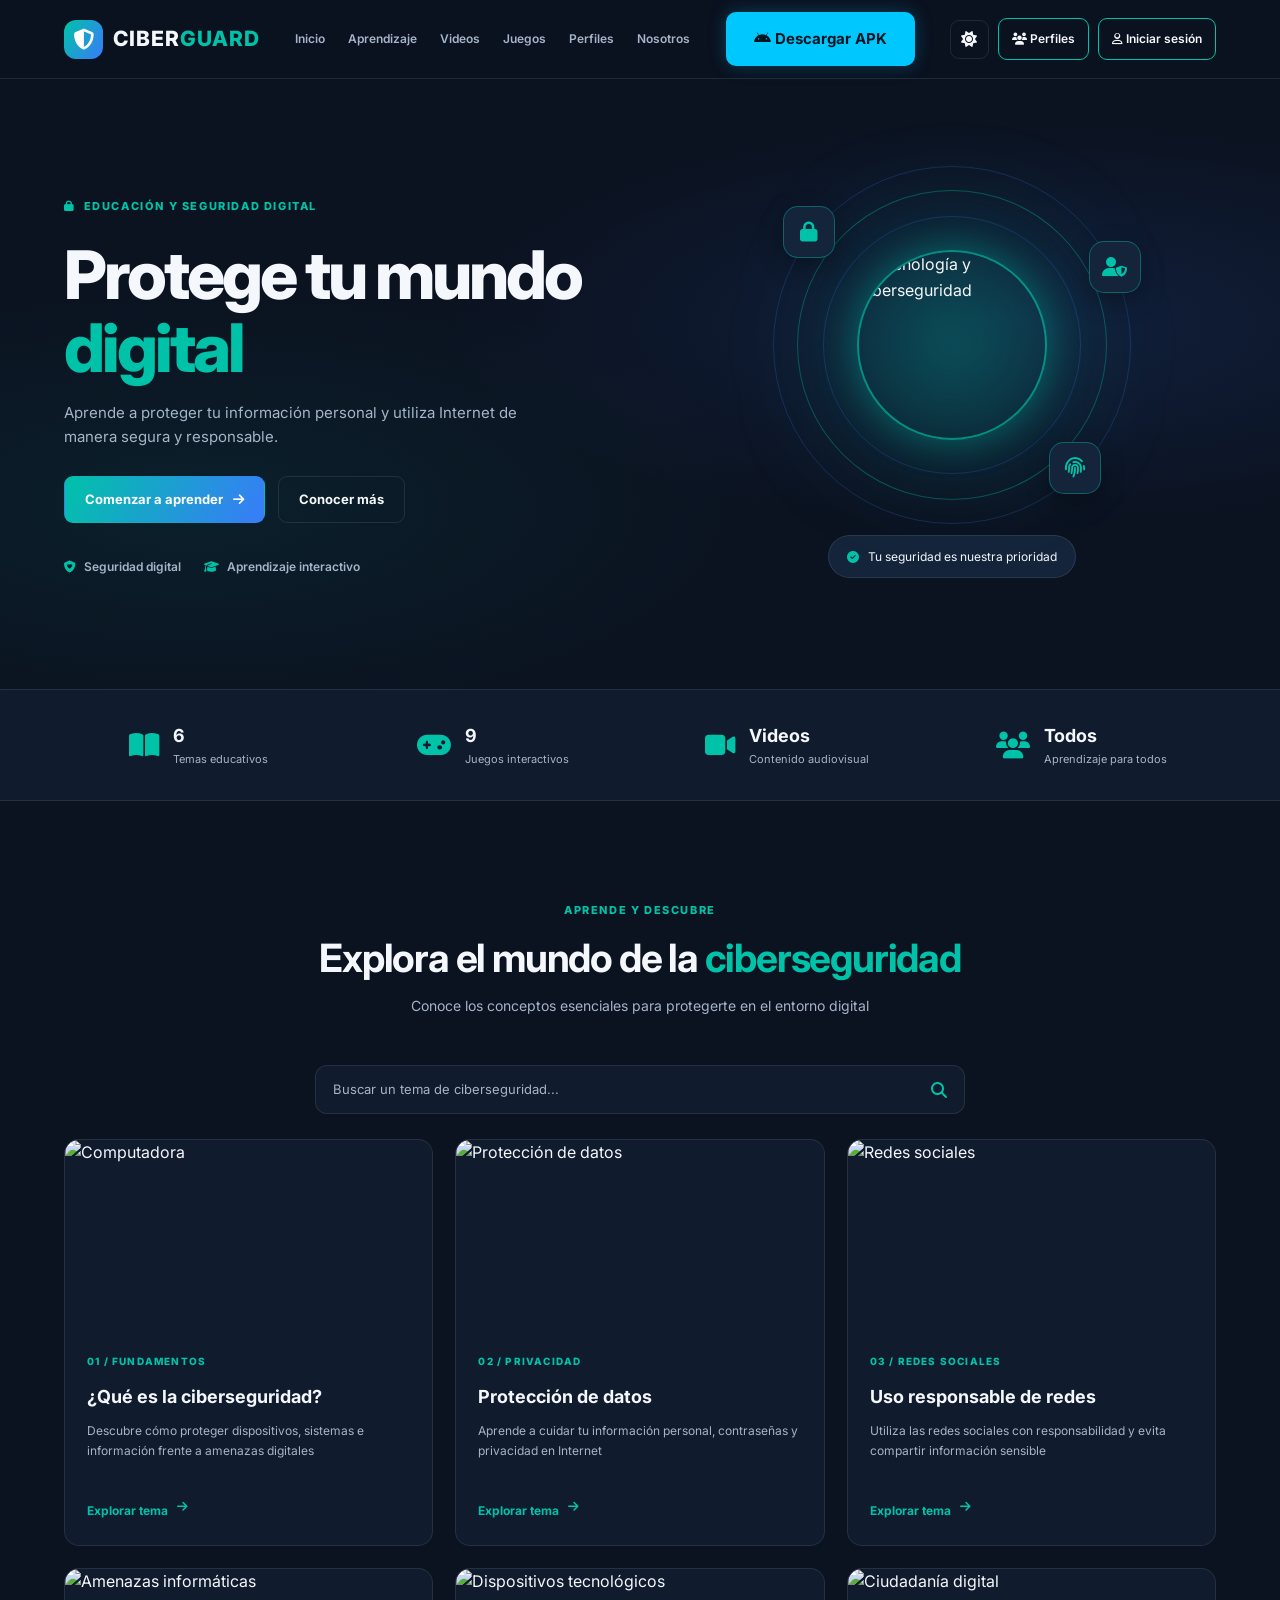
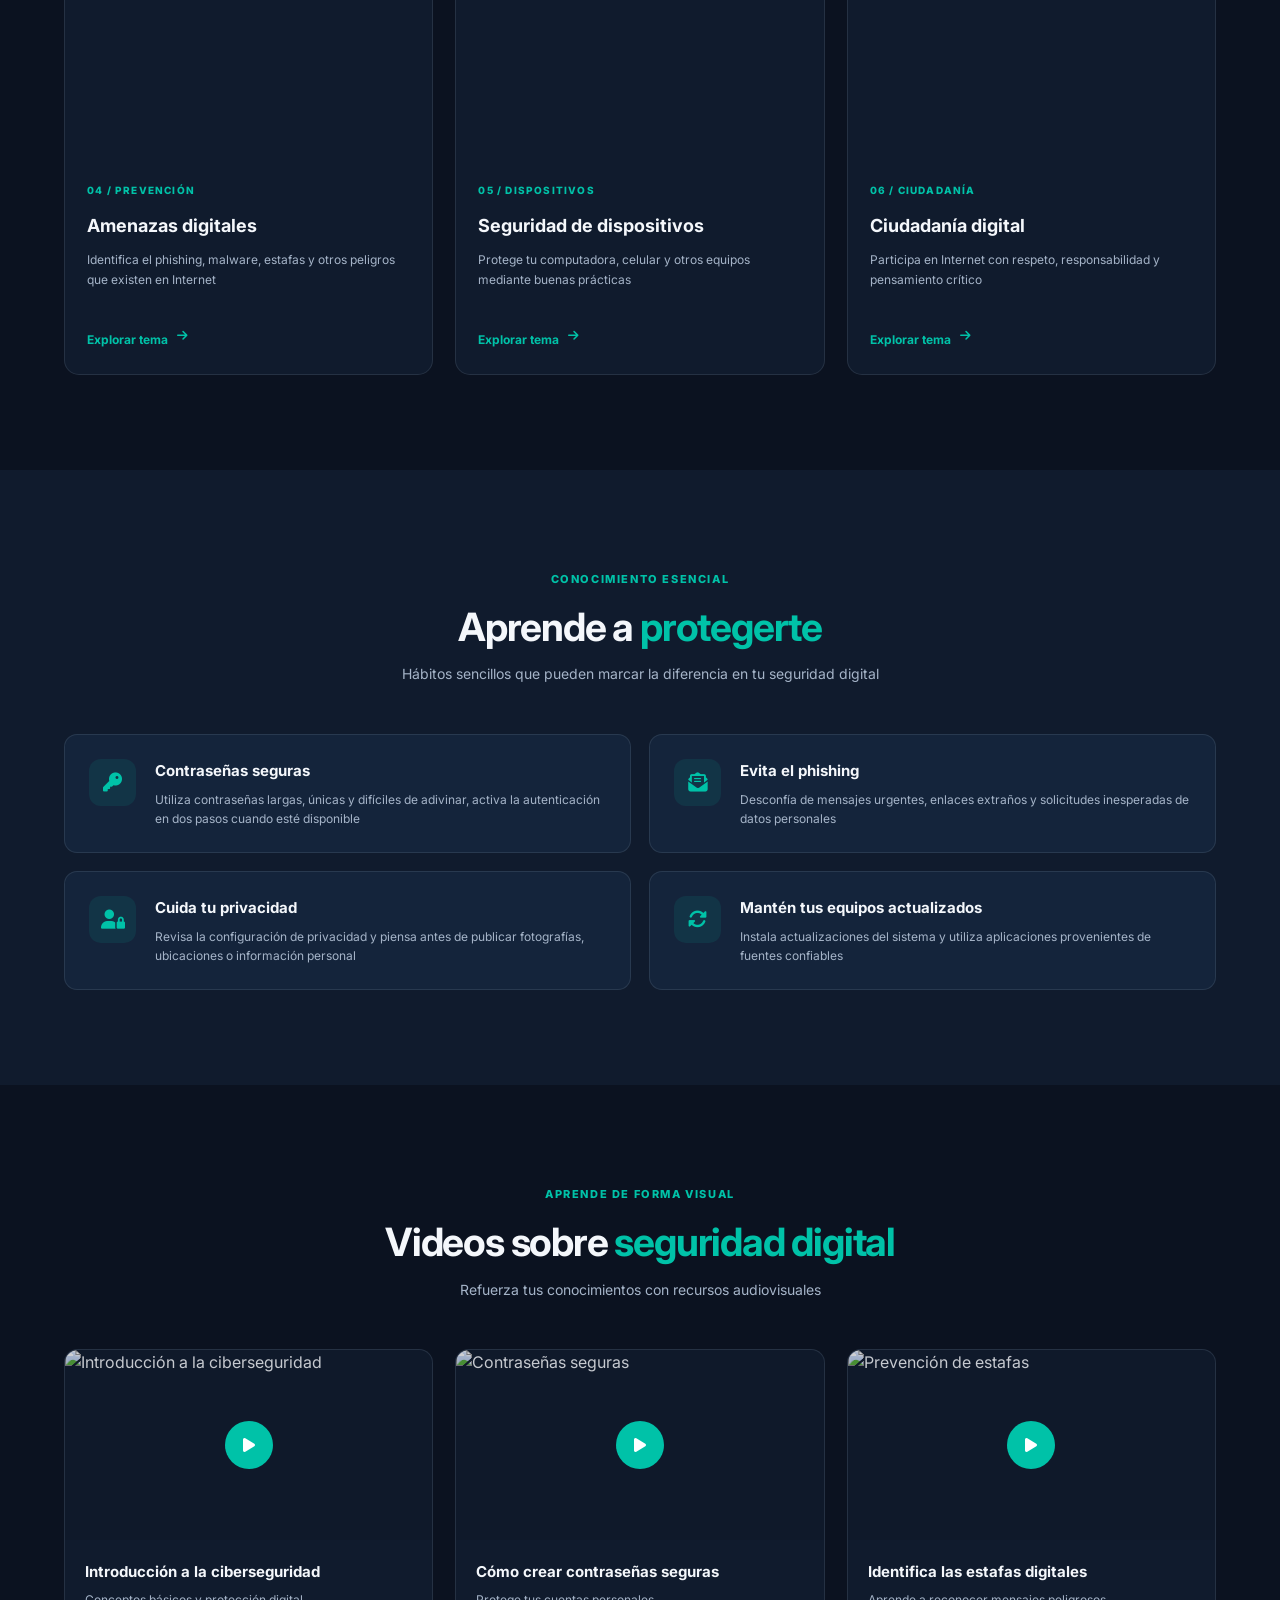
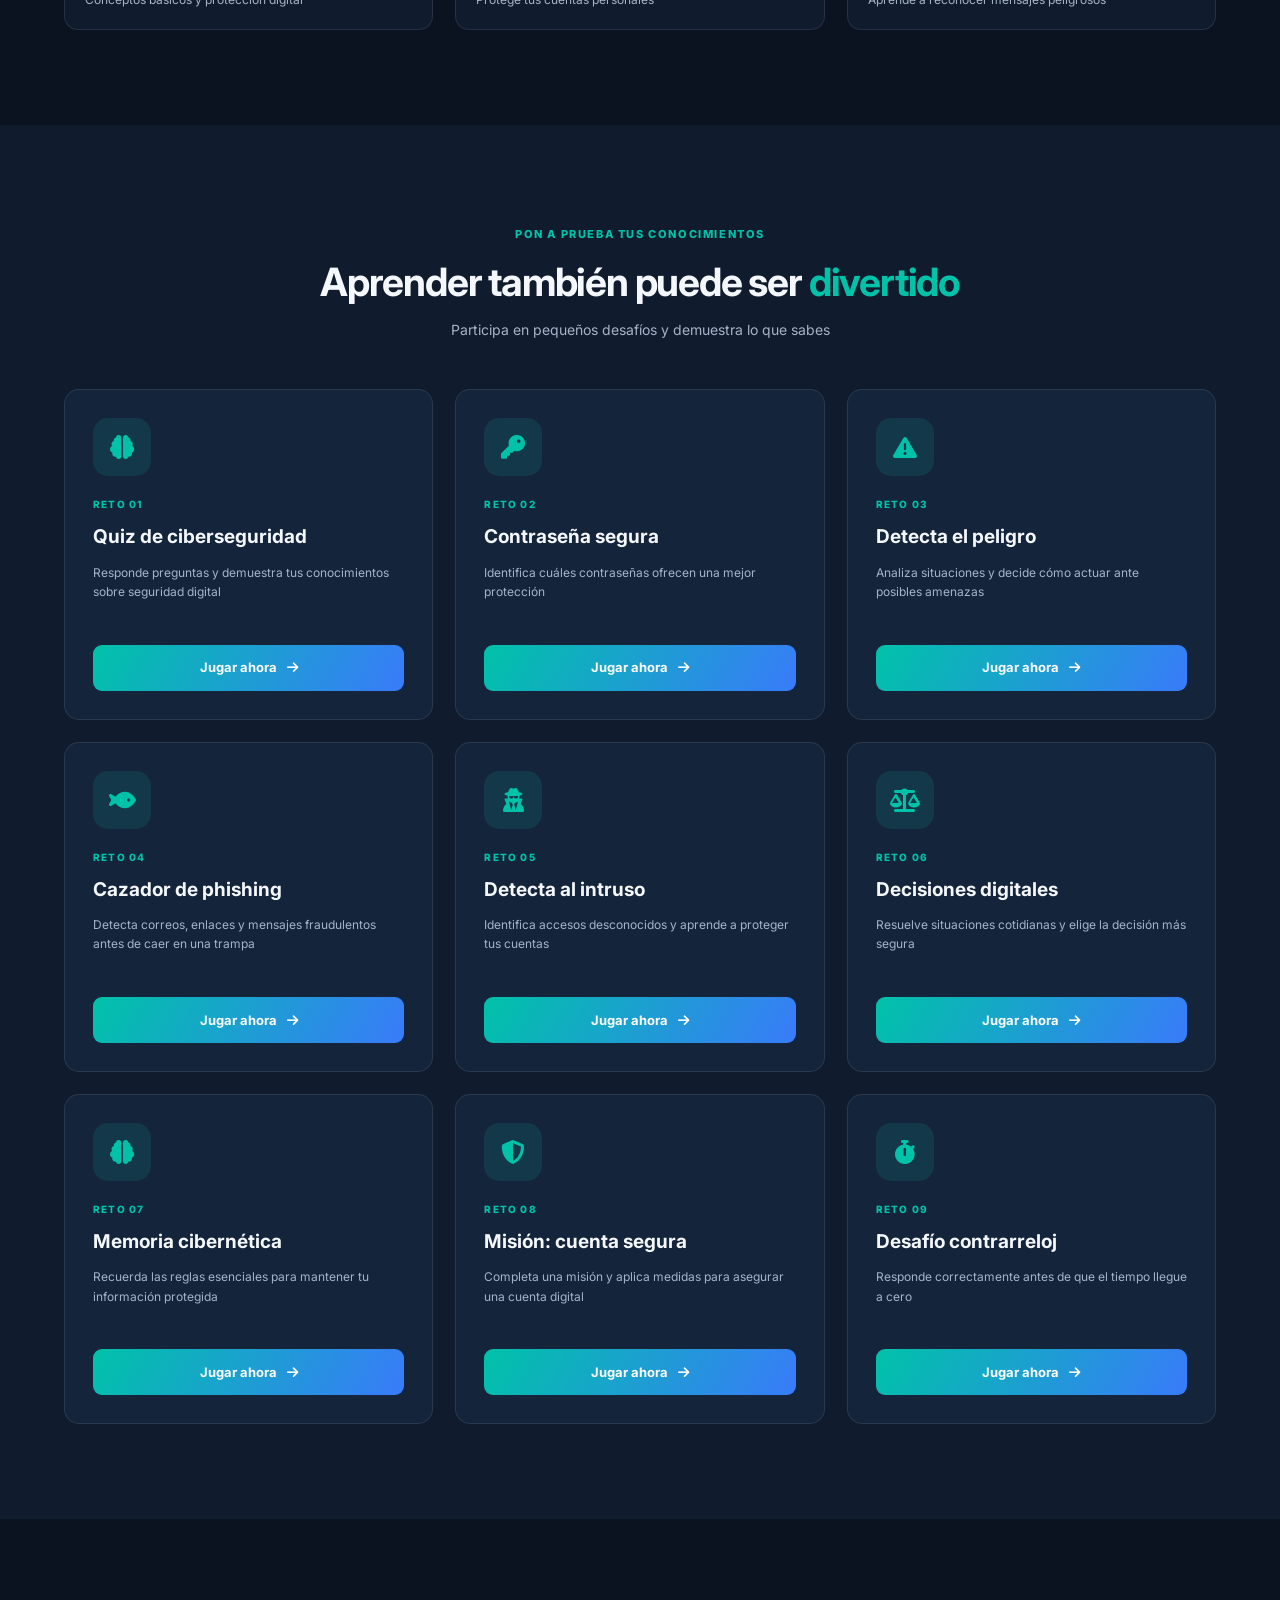
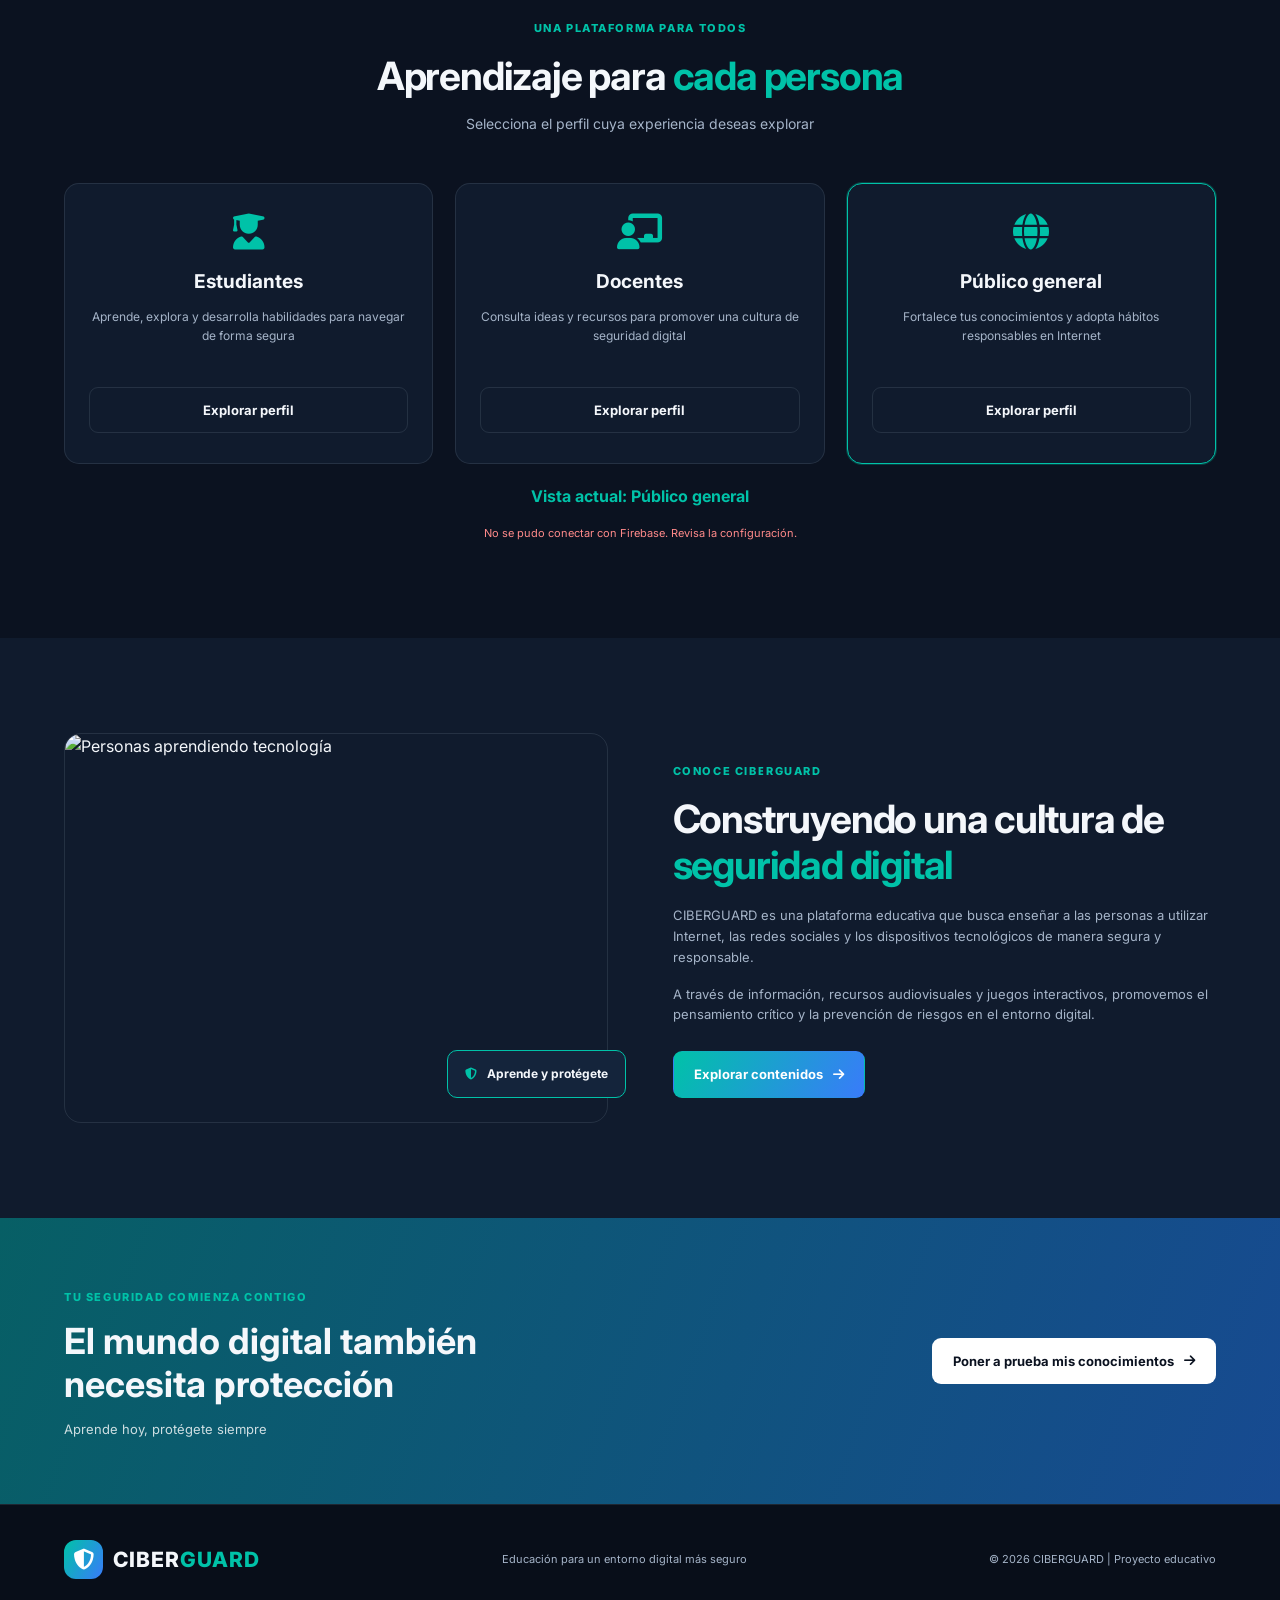
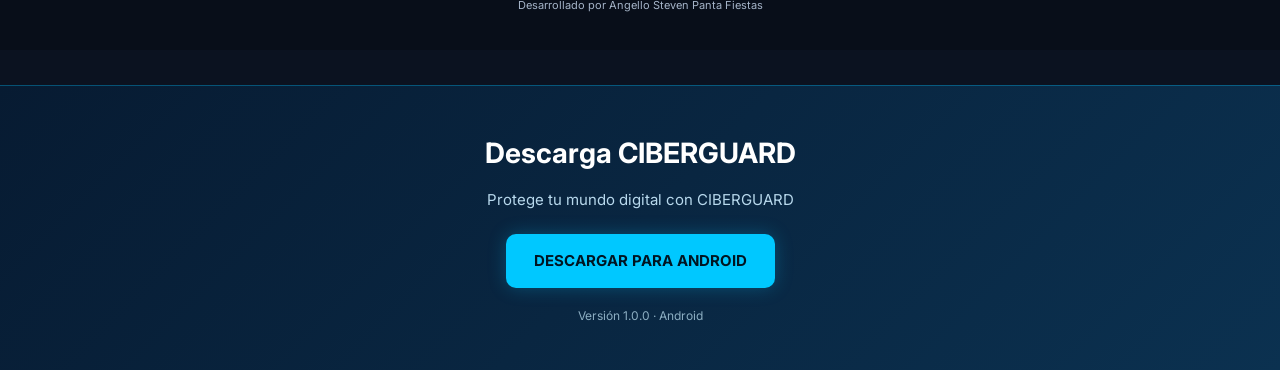
==== index.html @ 2b1a0f3c "Add files via upload" ====
<!DOCTYPE html>
<html lang="es">
<head>
    <meta name="google-site-verification" content="bv-_2qxWFktaM33EGEuSm8FVxV_IzzrD5cijWr0q4n0" />
    <link rel="manifest" href="./manifest.json">
<meta name="theme-color" content="#0B1220">
<meta name="apple-mobile-web-app-capable" content="yes">
    <meta charset="UTF-8">
    <meta name="viewport" content="width=device-width, initial-scale=1.0">
    <meta name="description" content="CIBERGUARD es una aplicación de ciberseguridad para aprender seguridad digital, identificar amenazas en internet y proteger tu información personal.">
    <title>CIBERGUARD - Aplicación de Ciberseguridad y Protección Digital</title>

    <!-- FUENTES E ICONOS -->
    <link rel="preconnect" href="https://fonts.googleapis.com">
    <link rel="preconnect" href="https://fonts.gstatic.com" crossorigin>

    <link href="https://fonts.googleapis.com/css2?family=Inter:wght@400;500;600;700;800&display=swap" rel="stylesheet">

    <link rel="stylesheet" href="https://cdnjs.cloudflare.com/ajax/libs/font-awesome/6.5.2/css/all.min.css">

    <!-- ESTILOS -->
    <link rel="stylesheet" href="styles.css">
</head>

<body>

    <!-- ================================================== -->
    <!-- 1. NAVEGACIÓN -->
    <!-- ================================================== -->

    <header class="header">
        <nav class="navbar container">

            <a href="#inicio" class="logo">
                <span class="logo-icon">
                    <i class="fa-solid fa-shield-halved"></i>
                </span>
                <span>CIBER<span>GUARD</span></span>
            </a>

            <button class="menu-toggle" id="menuToggle" aria-label="Abrir menú">
                <i class="fa-solid fa-bars"></i>
            </button>

            <div class="nav-links" id="navLinks">
                <a href="#inicio">Inicio</a>
                <a href="#aprendizaje">Aprendizaje</a>
                <a href="#videos">Videos</a>
                <a href="#juegos">Juegos</a>
                <a href="#perfiles">Perfiles</a>
                <a href="#nosotros">Nosotros</a>
            </div>

            <a href="https://github.com/angello-0610-glitch/CIBERGUARD/releases/download/v1.0.0/app-debug.apk"
   class="download-button">
    <i class="fa-brands fa-android"></i> Descargar APK
</a>

            <div class="account-actions">

                <button class="theme-toggle" id="themeToggle" aria-label="Cambiar tema">
                    <i class="fa-solid fa-sun"></i>
                </button>

                <button class="profile-button" id="openProfile">
                    <i class="fa-solid fa-users"></i>
                    Perfiles
                </button>

                <button class="profile-button" id="loginButton">
                    <i class="fa-regular fa-user"></i>
                    Iniciar sesión
                </button>

                <button class="account-avatar-button" id="accountMenuButton" hidden
                    aria-label="Abrir menú de cuenta" aria-expanded="false">
                    <img id="headerAvatarImage" src="" alt="Foto de perfil" hidden>
                    <span id="headerAvatarFallback">
                        <i class="fa-solid fa-user"></i>
                    </span>
                </button>

                <div class="account-dropdown" id="accountDropdown" hidden>

                    <div class="account-dropdown-header">
                        <strong id="menuAccountName">Mi cuenta</strong>
                        <span id="menuAccountEmail">Usuario de CIBERGUARD</span>
                    </div>

                    <button type="button" id="openAvatarSettings">
                        <i class="fa-solid fa-camera"></i>
                        Cambiar foto de perfil
                    </button>

                    <button type="button" id="menuThemeButton">
                        <i class="fa-solid fa-palette"></i>
                        Cambiar tema de fondo
                    </button>

                    <button type="button" id="openAccountDetails">
                        <i class="fa-solid fa-user-gear"></i>
                        Datos de mi cuenta
                    </button>

                    <button type="button" id="openExperienceSettings">
                        <i class="fa-solid fa-sliders"></i>
                        Personalizar experiencia
                    </button>

                    <div class="account-dropdown-divider"></div>

                    <button type="button" id="logoutMenuButton" class="logout-menu-button">
                        <i class="fa-solid fa-right-from-bracket"></i>
                        Cerrar sesión
                    </button>

                </div>

            </div>
        </nav>
    </header>


    <main>

        <!-- ================================================== -->
        <!-- 2. PORTADA -->
        <!-- ================================================== -->

        <section class="hero" id="inicio">

            <div class="container hero-content">

                <div class="hero-text">

                    <span class="section-tag">
                        <i class="fa-solid fa-lock"></i>
                        EDUCACIÓN Y SEGURIDAD DIGITAL
                    </span>

                    <h1>
                        Protege tu mundo <span>digital</span>
                    </h1>

                    <p>
                        Aprende a navegar de forma segura, reconoce las amenazas
                        digitales y conviértete en un ciudadano responsable en Internet.
                    </p>

                    <div class="hero-buttons">

                        <a href="#aprendizaje" class="btn btn-primary">
                            Comenzar a aprender
                            <i class="fa-solid fa-arrow-right"></i>
                        </a>

                        <a href="#nosotros" class="btn btn-outline">
                            Conocer más
                        </a>

                    </div>

                    <div class="hero-features">

                        <div>
                            <i class="fa-solid fa-shield-heart"></i>
                            Seguridad digital
                        </div>

                        <div>
                            <i class="fa-solid fa-graduation-cap"></i>
                            Aprendizaje interactivo
                        </div>

                    </div>

                </div>

                <div class="hero-visual">

                    <div class="security-circle">

                        <div class="security-glow"></div>

                        <img
                            src="https://images.unsplash.com/photo-1550751827-4bd374c3f58b?w=700"
                            alt="Tecnología y ciberseguridad"
                            class="main-shield"
                        >

                        <div class="floating-icon icon-one">
                            <i class="fa-solid fa-lock"></i>
                        </div>

                        <div class="floating-icon icon-two">
                            <i class="fa-solid fa-user-shield"></i>
                        </div>

                        <div class="floating-icon icon-three">
                            <i class="fa-solid fa-fingerprint"></i>
                        </div>

                    </div>

                    <div class="security-message">
                        <i class="fa-solid fa-circle-check"></i>
                        Tu seguridad es nuestra prioridad
                    </div>

                </div>

            </div>

        </section>


        <!-- ================================================== -->
        <!-- 3. ESTADÍSTICAS -->
        <!-- ================================================== -->

        <section class="stats-section">

            <div class="container stats-grid">

                <div class="stat-item">
                    <i class="fa-solid fa-book-open"></i>
                    <div>
                        <h3>6</h3>
                        <p>Temas educativos</p>
                    </div>
                </div>

                <div class="stat-item">
                    <i class="fa-solid fa-gamepad"></i>
                    <div>
                        <h3>9</h3>
                        <p>Juegos interactivos</p>
                    </div>
                </div>

                <div class="stat-item">
                    <i class="fa-solid fa-video"></i>
                    <div>
                        <h3>Videos</h3>
                        <p>Contenido audiovisual</p>
                    </div>
                </div>

                <div class="stat-item">
                    <i class="fa-solid fa-users"></i>
                    <div>
                        <h3>Todos</h3>
                        <p>Aprendizaje para todos</p>
                    </div>
                </div>

            </div>

        </section>


        <!-- ================================================== -->
        <!-- 4. APRENDIZAJE -->
        <!-- ================================================== -->

        <section class="section" id="aprendizaje">

            <div class="container">

                <div class="section-heading">

                    <span class="section-tag">APRENDE Y DESCUBRE</span>

                    <h2>
                        Explora el mundo de la <span>ciberseguridad</span>
                    </h2>

                    <p>
                        Conoce los conceptos esenciales para protegerte
                        en el entorno digital
                    </p>

                </div>

                <div class="search-row">

                    <input
                        id="contentSearch"
                        type="search"
                        placeholder="Buscar un tema de ciberseguridad..."
                        aria-label="Buscar temas"
                    >

                    <i class="fa-solid fa-magnifying-glass"></i>

                </div>

                <p id="searchEmpty" class="search-empty" hidden>
                    No se encontraron temas con esa búsqueda
                </p>

                <div class="learning-grid">

                    <article class="learning-card">
                        <img src="https://images.unsplash.com/photo-1516321318423-f06f85e504b3?w=700" alt="Computadora">

                        <div class="card-content">
                            <span class="card-number">01 / FUNDAMENTOS</span>
                            <h3>¿Qué es la ciberseguridad?</h3>
                            <p>Descubre cómo proteger dispositivos, sistemas e información frente a amenazas digitales</p>
                            <a href="#contenido">Explorar tema <i class="fa-solid fa-arrow-right"></i></a>
                        </div>
                    </article>

                    <article class="learning-card">
                        <img src="https://images.unsplash.com/photo-1563013544-824ae1b704d3?w=700" alt="Protección de datos">

                        <div class="card-content">
                            <span class="card-number">02 / PRIVACIDAD</span>
                            <h3>Protección de datos</h3>
                            <p>Aprende a cuidar tu información personal, contraseñas y privacidad en Internet</p>
                            <a href="#contenido">Explorar tema <i class="fa-solid fa-arrow-right"></i></a>
                        </div>
                    </article>

                    <article class="learning-card">
                        <img src="https://images.unsplash.com/photo-1611162616305-c69b3fa7fbe0?w=700" alt="Redes sociales">

                        <div class="card-content">
                            <span class="card-number">03 / REDES SOCIALES</span>
                            <h3>Uso responsable de redes</h3>
                            <p>Utiliza las redes sociales con responsabilidad y evita compartir información sensible</p>
                            <a href="#contenido">Explorar tema <i class="fa-solid fa-arrow-right"></i></a>
                        </div>
                    </article>

                    <article class="learning-card">
                        <img src="https://images.unsplash.com/photo-1510511459019-5dda7724fd87?w=700" alt="Amenazas informáticas">

                        <div class="card-content">
                            <span class="card-number">04 / PREVENCIÓN</span>
                            <h3>Amenazas digitales</h3>
                            <p>Identifica el phishing, malware, estafas y otros peligros que existen en Internet</p>
                            <a href="#contenido">Explorar tema <i class="fa-solid fa-arrow-right"></i></a>
                        </div>
                    </article>

                    <article class="learning-card">
                        <img src="https://images.unsplash.com/photo-1496181133206-80ce9b88a853?w=700" alt="Dispositivos tecnológicos">

                        <div class="card-content">
                            <span class="card-number">05 / DISPOSITIVOS</span>
                            <h3>Seguridad de dispositivos</h3>
                            <p>Protege tu computadora, celular y otros equipos mediante buenas prácticas</p>
                            <a href="#contenido">Explorar tema <i class="fa-solid fa-arrow-right"></i></a>
                        </div>
                    </article>

                    <article class="learning-card">
                        <img src="https://images.unsplash.com/photo-1521737711867-e3b97375f902?w=700" alt="Ciudadanía digital">

                        <div class="card-content">
                            <span class="card-number">06 / CIUDADANÍA</span>
                            <h3>Ciudadanía digital</h3>
                            <p>Participa en Internet con respeto, responsabilidad y pensamiento crítico</p>
                            <a href="#contenido">Explorar tema <i class="fa-solid fa-arrow-right"></i></a>
                        </div>
                    </article>

                </div>

            </div>

        </section>


        <!-- ================================================== -->
        <!-- 5. CONTENIDO EDUCATIVO -->
        <!-- ================================================== -->

        <section class="section content-section" id="contenido">

            <div class="container">

                <div class="section-heading">

                    <span class="section-tag">CONOCIMIENTO ESENCIAL</span>

                    <h2>
                        Aprende a <span>protegerte</span>
                    </h2>

                    <p>
                        Hábitos sencillos que pueden marcar la diferencia
                        en tu seguridad digital
                    </p>

                </div>

                <div class="content-grid">

                    <div class="content-item">
                        <div class="content-icon">
                            <i class="fa-solid fa-key"></i>
                        </div>
                        <div>
                            <h3>Contraseñas seguras</h3>
                            <p>Utiliza contraseñas largas, únicas y difíciles de adivinar, activa la autenticación en dos pasos cuando esté disponible</p>
                        </div>
                    </div>

                    <div class="content-item">
                        <div class="content-icon">
                            <i class="fa-solid fa-envelope-open-text"></i>
                        </div>
                        <div>
                            <h3>Evita el phishing</h3>
                            <p>Desconfía de mensajes urgentes, enlaces extraños y solicitudes inesperadas de datos personales</p>
                        </div>
                    </div>

                    <div class="content-item">
                        <div class="content-icon">
                            <i class="fa-solid fa-user-lock"></i>
                        </div>
                        <div>
                            <h3>Cuida tu privacidad</h3>
                            <p>Revisa la configuración de privacidad y piensa antes de publicar fotografías, ubicaciones o información personal</p>
                        </div>
                    </div>

                    <div class="content-item">
                        <div class="content-icon">
                            <i class="fa-solid fa-rotate"></i>
                        </div>
                        <div>
                            <h3>Mantén tus equipos actualizados</h3>
                            <p>Instala actualizaciones del sistema y utiliza aplicaciones provenientes de fuentes confiables</p>
                        </div>
                    </div>

                </div>

            </div>

        </section>


        <!-- ================================================== -->
        <!-- 6. VIDEOS -->
        <!-- ================================================== -->

        <section class="section" id="videos">

            <div class="container">

                <div class="section-heading">
                    <span class="section-tag">APRENDE DE FORMA VISUAL</span>
                    <h2>Videos sobre <span>seguridad digital</span></h2>
                    <p>Refuerza tus conocimientos con recursos audiovisuales</p>
                </div>

                <div class="video-grid">

                    <a class="video-card" href="https://www.youtube.com/results?search_query=que+es+la+ciberseguridad+para+estudiantes" target="_blank" rel="noopener noreferrer">
                        <div class="video-image">
                            <img src="https://images.unsplash.com/photo-1550751827-4bd374c3f58b?w=700" alt="Introducción a la ciberseguridad">
                            <span><i class="fa-solid fa-play"></i></span>
                        </div>
                        <div class="video-info">
                            <h3>Introducción a la ciberseguridad</h3>
                            <p>Conceptos básicos y protección digital</p>
                        </div>
                    </a>

                    <a class="video-card" href="https://www.youtube.com/results?search_query=como+crear+contrase%C3%B1as+seguras" target="_blank" rel="noopener noreferrer">
                        <div class="video-image">
                            <img src="https://images.unsplash.com/photo-1614064641938-3bbee52942c7?w=700" alt="Contraseñas seguras">
                            <span><i class="fa-solid fa-play"></i></span>
                        </div>
                        <div class="video-info">
                            <h3>Cómo crear contraseñas seguras</h3>
                            <p>Protege tus cuentas personales</p>
                        </div>
                    </a>

                    <a class="video-card" href="https://www.youtube.com/results?search_query=como+identificar+phishing+estafas+digitales" target="_blank" rel="noopener noreferrer">
                        <div class="video-image">
                            <img src="https://images.unsplash.com/photo-1563013544-824ae1b704d3?w=700" alt="Prevención de estafas">
                            <span><i class="fa-solid fa-play"></i></span>
                        </div>
                        <div class="video-info">
                            <h3>Identifica las estafas digitales</h3>
                            <p>Aprende a reconocer mensajes peligrosos</p>
                        </div>
                    </a>

                </div>

            </div>

        </section>


        <!-- ================================================== -->
        <!-- 7. JUEGOS -->
        <!-- ================================================== -->

        <section class="section games-section" id="juegos">

            <div class="container">

                <div class="section-heading">
                    <span class="section-tag">PON A PRUEBA TUS CONOCIMIENTOS</span>
                    <h2>Aprender también puede ser <span>divertido</span></h2>
                    <p>Participa en pequeños desafíos y demuestra lo que sabes</p>
                </div>

                <div class="games-grid">

                    <!-- JUEGO 1 -->
                    <article class="game-card">
                        <div class="game-icon">
                            <i class="fa-solid fa-brain"></i>
                        </div>
                        <span class="game-label">RETO 01</span>
                        <h3>Quiz de ciberseguridad</h3>
                        <p>Responde preguntas y demuestra tus conocimientos sobre seguridad digital</p>
                        <button class="btn btn-primary game-start" data-game="quiz">
                            Jugar ahora <i class="fa-solid fa-arrow-right"></i>
                        </button>
                    </article>

                    <!-- JUEGO 2 -->
                    <article class="game-card">
                        <div class="game-icon">
                            <i class="fa-solid fa-key"></i>
                        </div>
                        <span class="game-label">RETO 02</span>
                        <h3>Contraseña segura</h3>
                        <p>Identifica cuáles contraseñas ofrecen una mejor protección</p>
                        <button class="btn btn-primary game-start" data-game="password">
                            Jugar ahora <i class="fa-solid fa-arrow-right"></i>
                        </button>
                    </article>

                    <!-- JUEGO 3 -->
                    <article class="game-card">
                        <div class="game-icon">
                            <i class="fa-solid fa-triangle-exclamation"></i>
                        </div>
                        <span class="game-label">RETO 03</span>
                        <h3>Detecta el peligro</h3>
                        <p>Analiza situaciones y decide cómo actuar ante posibles amenazas</p>
                        <button class="btn btn-primary game-start" data-game="danger">
                            Jugar ahora <i class="fa-solid fa-arrow-right"></i>
                        </button>
                    </article>

                    <!-- JUEGO 4 -->
                    <article class="game-card">
                        <div class="game-icon">
                            <i class="fa-solid fa-fish"></i>
                        </div>
                        <span class="game-label">RETO 04</span>
                        <h3>Cazador de phishing</h3>
                        <p>Detecta correos, enlaces y mensajes fraudulentos antes de caer en una trampa</p>
                        <button class="btn btn-primary game-start" data-game="phishing">
                            Jugar ahora <i class="fa-solid fa-arrow-right"></i>
                        </button>
                    </article>

                    <!-- JUEGO 5 -->
                    <article class="game-card">
                        <div class="game-icon">
                            <i class="fa-solid fa-user-secret"></i>
                        </div>
                        <span class="game-label">RETO 05</span>
                        <h3>Detecta al intruso</h3>
                        <p>Identifica accesos desconocidos y aprende a proteger tus cuentas</p>
                        <button class="btn btn-primary game-start" data-game="intruder">
                            Jugar ahora <i class="fa-solid fa-arrow-right"></i>
                        </button>
                    </article>

                    <!-- JUEGO 6 -->
                    <article class="game-card">
                        <div class="game-icon">
                            <i class="fa-solid fa-scale-balanced"></i>
                        </div>
                        <span class="game-label">RETO 06</span>
                        <h3>Decisiones digitales</h3>
                        <p>Resuelve situaciones cotidianas y elige la decisión más segura</p>
                        <button class="btn btn-primary game-start" data-game="decisions">
                            Jugar ahora <i class="fa-solid fa-arrow-right"></i>
                        </button>
                    </article>

                    <!-- JUEGO 7 -->
                    <article class="game-card">
                        <div class="game-icon">
                            <i class="fa-solid fa-brain"></i>
                        </div>
                        <span class="game-label">RETO 07</span>
                        <h3>Memoria cibernética</h3>
                        <p>Recuerda las reglas esenciales para mantener tu información protegida</p>
                        <button class="btn btn-primary game-start" data-game="memory">
                            Jugar ahora <i class="fa-solid fa-arrow-right"></i>
                        </button>
                    </article>

                    <!-- JUEGO 8 -->
                    <article class="game-card">
                        <div class="game-icon">
                            <i class="fa-solid fa-shield-halved"></i>
                        </div>
                        <span class="game-label">RETO 08</span>
                        <h3>Misión: cuenta segura</h3>
                        <p>Completa una misión y aplica medidas para asegurar una cuenta digital</p>
                        <button class="btn btn-primary game-start" data-game="mission">
                            Jugar ahora <i class="fa-solid fa-arrow-right"></i>
                        </button>
                    </article>

                    <!-- JUEGO 9 -->
                    <article class="game-card">
                        <div class="game-icon">
                            <i class="fa-solid fa-stopwatch"></i>
                        </div>
                        <span class="game-label">RETO 09</span>
                        <h3>Desafío contrarreloj</h3>
                        <p>Responde correctamente antes de que el tiempo llegue a cero</p>
                        <button class="btn btn-primary game-start" data-game="speed">
                            Jugar ahora <i class="fa-solid fa-arrow-right"></i>
                        </button>
                    </article>

                </div>

                <div class="game-area" id="gameArea" hidden>

                    <div class="game-area-header">
                        <h3 id="gameTitle">Desafío</h3>

                        <button id="closeGame" class="close-button" aria-label="Cerrar juego">
                            <i class="fa-solid fa-xmark"></i>
                        </button>
                    </div>

                    <div id="gameContent"></div>

                </div>

            </div>

        </section>


        <!-- ================================================== -->
        <!-- 8. PERFILES -->
        <!-- ================================================== -->

        <section class="section profiles-section" id="perfiles">

            <div class="container">

                <div class="section-heading">
                    <span class="section-tag">UNA PLATAFORMA PARA TODOS</span>
                    <h2>Aprendizaje para <span>cada persona</span></h2>
                    <p>Selecciona el perfil cuya experiencia deseas explorar</p>
                </div>

                <div class="profiles-grid">

                    <article class="profile-card">
                        <i class="fa-solid fa-user-graduate"></i>
                        <h3>Estudiantes</h3>
                        <p>Aprende, explora y desarrolla habilidades para navegar de forma segura</p>
                        <button class="btn btn-outline profile-select" data-profile="Estudiante">
                            Explorar perfil
                        </button>
                    </article>

                    <article class="profile-card">
                        <i class="fa-solid fa-chalkboard-user"></i>
                        <h3>Docentes</h3>
                        <p>Consulta ideas y recursos para promover una cultura de seguridad digital</p>
                        <button class="btn btn-outline profile-select" data-profile="Docente">
                            Explorar perfil
                        </button>
                    </article>

                    <article class="profile-card">
                        <i class="fa-solid fa-globe"></i>
                        <h3>Público general</h3>
                        <p>Fortalece tus conocimientos y adopta hábitos responsables en Internet</p>
                        <button class="btn btn-outline profile-select" data-profile="Público general">
                            Explorar perfil
                        </button>
                    </article>

                </div>

                <p id="profileViewStatus" class="profile-result" style="text-align:center;margin-top:20px"></p>

                <div class="user-dashboard" id="userDashboard" hidden>

                    <h3>Mi progreso en CIBERGUARD</h3>

                    <p id="accountEmail">No has iniciado sesión</p>

                    <div class="dashboard-stats">

                        <div class="dashboard-stat">
                            <strong id="dashboardName">Usuario</strong>
                            <span>Cuenta</span>
                        </div>

                        <div class="dashboard-stat">
                            <strong id="dashboardRole">Perfil</strong>
                            <span>Tipo de perfil</span>
                        </div>

                        <div class="dashboard-stat">
                            <strong id="dashboardXp">0</strong>
                            <span>Puntos XP</span>
                        </div>

                        <div class="dashboard-stat">
                            <strong id="dashboardCompleted">0</strong>
                            <span>Retos completados</span>
                        </div>

                    </div>

                    <button class="btn btn-outline" id="logoutButton">
                        Cerrar sesión
                    </button>

                </div>

                <p id="accountStatus" class="auth-note" style="text-align:center;margin-top:15px">
                    Firebase se está iniciando...
                </p>

            </div>

        </section>


        <!-- ================================================== -->
        <!-- 9. NOSOTROS -->
        <!-- ================================================== -->

        <section class="section about-section" id="nosotros">

            <div class="container about-content">

                <div class="about-image">

                    <img
                        src="https://images.unsplash.com/photo-1531482615713-2afd69097998?w=900"
                        alt="Personas aprendiendo tecnología"
                    >

                    <div class="about-badge">
                        <i class="fa-solid fa-shield-halved"></i>
                        Aprende y protégete
                    </div>

                </div>

                <div class="about-text">

                    <span class="section-tag">CONOCE CIBERGUARD</span>

                    <h2>
                        Construyendo una cultura de <span>seguridad digital</span>
                    </h2>

                    <p>
                        CIBERGUARD es una plataforma educativa que busca enseñar
                        a las personas a utilizar Internet, las redes sociales y
                        los dispositivos tecnológicos de manera segura y responsable.
                    </p>

                    <p>
                        A través de información, recursos audiovisuales y juegos
                        interactivos, promovemos el pensamiento crítico y la prevención
                        de riesgos en el entorno digital.
                    </p>

                    <a href="#aprendizaje" class="btn btn-primary">
                        Explorar contenidos
                        <i class="fa-solid fa-arrow-right"></i>
                    </a>

                </div>

            </div>

        </section>


        <!-- ================================================== -->
        <!-- 10. LLAMADO A LA ACCIÓN -->
        <!-- ================================================== -->

        <section class="cta-section">

            <div class="container cta-content">

                <div>
                    <span class="section-tag">TU SEGURIDAD COMIENZA CONTIGO</span>
                    <h2>El mundo digital también necesita protección</h2>
                    <p>Aprende hoy, protégete siempre</p>
                </div>

                <a href="#juegos" class="btn btn-light">
                    Poner a prueba mis conocimientos
                    <i class="fa-solid fa-arrow-right"></i>
                </a>

            </div>

        </section>

    </main>


    <!-- ================================================== -->
    <!-- 11. PIE DE PÁGINA -->
    <!-- ================================================== -->

    <footer class="footer">

        <div class="container footer-content">

            <a href="#inicio" class="logo">
                <span class="logo-icon">
                    <i class="fa-solid fa-shield-halved"></i>
                </span>
                <span>CIBER<span>GUARD</span></span>
            </a>

            <p>Educación para un entorno digital más seguro</p>

            <span>© 2026 CIBERGUARD | Proyecto educativo</span>

            <p class="footer-credit">
                Desarrollado por Angello Steven Panta Fiestas
            </p>

        </div>

    </footer>


    <!-- ================================================== -->
    <!-- 12. MODAL DE INICIO DE SESIÓN Y REGISTRO -->
    <!-- ================================================== -->

    <div class="auth-modal" id="authModal" aria-hidden="true">

        <div class="auth-box">

            <button class="auth-close" id="closeAuth" aria-label="Cerrar">
                &times;
            </button>

            <span class="section-tag">CUENTA CIBERGUARD</span>

            <h2 id="authHeading">Iniciar sesión</h2>

            <p>
                Accede para guardar tu perfil y progreso en la plataforma
            </p>

            <form id="authForm">

                <label for="authName" id="authNameLabel" hidden>
                    Nombre completo
                </label>

                <input
                    id="authName"
                    type="text"
                    placeholder="Nombre completo"
                    autocomplete="name"
                    hidden
                >

                <label for="authRole" id="authRoleLabel" hidden>
                    Tipo de cuenta
                </label>

                <select id="authRole" hidden>
                    <option value="estudiante">Estudiante</option>
                    <option value="publico">Público general</option>
                </select>

                <label for="authEmail">
                    Correo electrónico
                </label>

                <input
                    id="authEmail"
                    type="email"
                    placeholder="correo@ejemplo.com"
                    autocomplete="email"
                    required
                >

                <label for="authPassword">
                    Contraseña
                </label>

                <input
                    id="authPassword"
                    type="password"
                    placeholder="Mínimo 6 caracteres"
                    autocomplete="current-password"
                    minlength="6"
                    required
                >

                <button class="btn btn-primary" id="authSubmit" type="submit">
                    Ingresar
                </button>

                <p class="auth-message" id="authMessage" role="status"></p>

            </form>

            <p class="auth-switch">

                <span id="authModeText">
                    ¿Aún no tienes una cuenta?
                </span>

                <button id="authModeSwitch" type="button">
                    Regístrate
                </button>

            </p>

            <p class="auth-note">
                Las cuentas de docente deben ser habilitadas por el administrador,
                no se pueden crear desde el registro público
            </p>

        </div>

    </div>


    <!-- ================================================== -->
    <!-- 13. MODAL DE SELECCIÓN DE PERFILES -->
    <!-- ================================================== -->

    <div class="modal" id="profileModal" aria-hidden="true">

        <div class="modal-box">

            <button class="close-button" id="closeProfile" aria-label="Cerrar">
                <i class="fa-solid fa-xmark"></i>
            </button>

            <div class="modal-icon">
                <i class="fa-solid fa-user-shield"></i>
            </div>

            <h2>Selecciona una experiencia</h2>

            <p>
                Esta selección adapta la vista, no concede permisos de cuenta
            </p>

            <div class="profile-options">

                <button class="profile-option" data-profile="Estudiante">
                    <i class="fa-solid fa-user-graduate"></i>
                    Estudiante
                </button>

                <button class="profile-option" data-profile="Docente">
                    <i class="fa-solid fa-chalkboard-user"></i>
                    Docente
                </button>

                <button class="profile-option" data-profile="Público general">
                    <i class="fa-solid fa-globe"></i>
                    Público general
                </button>

            </div>

            <p class="profile-result" id="profileResult"></p>

            <small>
                Para guardar progreso y acceder a tu cuenta, inicia sesión
            </small>

        </div>

    </div>


    <!-- ================================================== -->
    <!-- 14. MODAL DE INFORMACIÓN DE LOS TEMAS -->
    <!-- ================================================== -->

    <div id="topic-modal" class="topic-modal" aria-hidden="true">

        <div class="topic-modal-content">

            <button id="topic-close" class="topic-close" aria-label="Cerrar">
                &times;
            </button>

            <div id="topic-content"></div>

        </div>

    </div>


    <!-- ================================================== -->
    <!-- 15.1. MODAL DE AVATARES Y FOTO DE PERFIL -->
    <!-- ================================================== -->

    <div class="modal" id="avatarModal" aria-hidden="true">

        <div class="modal-box avatar-modal-box">

            <button class="close-button" id="closeAvatarModal" aria-label="Cerrar">
                <i class="fa-solid fa-xmark"></i>
            </button>

            <span class="section-tag">PERSONALIZA TU CUENTA</span>

            <h2>Tu foto de perfil</h2>

            <p>Elige un avatar de CIBERGUARD o utiliza una fotografía propia</p>

            <div class="avatar-preview">
                <img id="avatarPreviewImage" src="" alt="Vista previa" hidden>
                <span id="avatarPreviewFallback">
                    <i class="fa-solid fa-user"></i>
                </span>
            </div>

            <h3>Avatares disponibles</h3>

            <div class="avatar-gallery" id="avatarGallery">

                <button type="button" class="avatar-option" data-avatar="user">
                    <i class="fa-solid fa-user"></i>
                </button>

                <button type="button" class="avatar-option" data-avatar="user-astronaut">
                    <i class="fa-solid fa-user-astronaut"></i>
                </button>

                <button type="button" class="avatar-option" data-avatar="user-ninja">
                    <i class="fa-solid fa-user-ninja"></i>
                </button>

                <button type="button" class="avatar-option" data-avatar="robot">
                    <i class="fa-solid fa-robot"></i>
                </button>

                <button type="button" class="avatar-option" data-avatar="cat">
                    <i class="fa-solid fa-cat"></i>
                </button>

                <button type="button" class="avatar-option" data-avatar="gamepad">
                    <i class="fa-solid fa-gamepad"></i>
                </button>

                <button type="button" class="avatar-option" data-avatar="ghost">
                    <i class="fa-solid fa-ghost"></i>
                </button>

                <button type="button" class="avatar-option" data-avatar="dragon">
                    <i class="fa-solid fa-dragon"></i>
                </button>

                <button type="button" class="avatar-option" data-avatar="shield">
                    <i class="fa-solid fa-shield-halved"></i>
                </button>

                <button type="button" class="avatar-option" data-avatar="user-secret">
                    <i class="fa-solid fa-user-secret"></i>
                </button>

                <button type="button" class="avatar-option" data-avatar="bolt">
                    <i class="fa-solid fa-bolt"></i>
                </button>

                <button type="button" class="avatar-option" data-avatar="star">
                    <i class="fa-solid fa-star"></i>
                </button>

            </div>

            <div class="avatar-upload-area">

                <label for="avatarUpload">
                    <i class="fa-solid fa-cloud-arrow-up"></i>
                    Subir una fotografía
                </label>

                <input
                    type="file"
                    id="avatarUpload"
                    accept="image/png,image/jpeg,image/webp"
                    hidden
                >

                <p>Formatos permitidos: JPG, PNG y WEBP</p>

            </div>

            <button class="btn btn-primary" id="saveAvatarButton" type="button">
                Guardar foto de perfil
            </button>

            <p id="avatarMessage" class="auth-message" role="status"></p>

        </div>

    </div>


    <!-- ================================================== -->
    <!-- 15.2. MODAL DE DATOS DE CUENTA -->
    <!-- ================================================== -->

    <div class="modal" id="accountDetailsModal" aria-hidden="true">

        <div class="modal-box">

            <button class="close-button" id="closeAccountDetails" aria-label="Cerrar">
                <i class="fa-solid fa-xmark"></i>
            </button>

            <span class="section-tag">INFORMACIÓN PERSONAL</span>

            <h2>Datos de mi cuenta</h2>

            <div class="account-details-content">

                <div>
                    <span>Nombre completo</span>
                    <strong id="detailsName">Usuario</strong>
                </div>

                <div>
                    <span>Correo electrónico</span>
                    <strong id="detailsEmail">correo@ejemplo.com</strong>
                </div>

                <div>
                    <span>Tipo de cuenta</span>
                    <strong id="detailsRole">Usuario</strong>
                </div>

            </div>

        </div>

    </div>


    <!-- ================================================== -->
    <!-- 15.3. MODAL DE EXPERIENCIA -->
    <!-- ================================================== -->

    <div class="modal" id="experienceModal" aria-hidden="true">

        <div class="modal-box">

            <button class="close-button" id="closeExperienceSettings" aria-label="Cerrar">
                <i class="fa-solid fa-xmark"></i>
            </button>

            <span class="section-tag">CONFIGURACIÓN PERSONAL</span>

            <h2>Personalizar experiencia</h2>

            <p>Configura cómo quieres utilizar CIBERGUARD</p>

            <div class="experience-options">

                <label for="experienceAnimations">
                    <span>
                        <strong>Animaciones</strong>
                        <small>Mostrar efectos y transiciones</small>
                    </span>
                    <input type="checkbox" id="experienceAnimations" checked>
                </label>

                <label for="experienceSounds">
                    <span>
                        <strong>Efectos de sonido</strong>
                        <small>Activar sonidos de interacción</small>
                    </span>
                    <input type="checkbox" id="experienceSounds">
                </label>

            </div>

            <button class="btn btn-primary" id="saveExperienceButton" type="button">
                Guardar preferencias
            </button>

            <p id="experienceMessage" class="auth-message" role="status"></p>

        </div>

    </div>


    <!-- ================================================== -->
    <!-- 16. FIREBASE -->
    <!-- ================================================== -->

    <script src="https://www.gstatic.com/firebasejs/10.14.1/firebase-app-compat.js"></script>

    <script src="https://www.gstatic.com/firebasejs/10.14.1/firebase-auth-compat.js"></script>

    <script src="https://www.gstatic.com/firebasejs/10.14.1/firebase-firestore-compat.js"></script>


    <!-- ================================================== -->
    <!-- 17. JAVASCRIPT PRINCIPAL -->
    <!-- ================================================== -->

    <script src="app.js"></script>

    <!-- DESCARGA DE CIBERGUARD PARA ANDROID -->
<section class="download-section">
    <h2>Descarga CIBERGUARD</h2>
    <p>Protege tu mundo digital con CIBERGUARD</p>

    <a href="https://github.com/angello-0610-glitch/CIBERGUARD/releases/download/v1.0.0/app-debug.apk"
       class="download-button"
       download>
        DESCARGAR PARA ANDROID
    </a>

    <p class="download-version">Versión 1.0.0 · Android</p>
</section>

</body>
</html>
---- styles.css ----
/* ======================================================
   CIBERGUARD - HOJA DE ESTILOS PRINCIPAL
   Diseño adaptable para PC, tablets y celulares
====================================================== */

/* 1. VARIABLES GENERALES */

:root {
    --bg: #0B1220;
    --bg-secondary: #101B2D;
    --surface: #14243B;
    --surface-light: #1A2E49;
    --turquoise: #00C2A8;
    --blue: #397BFA;
    --white: #F4F7FB;
    --muted: #A5B4C8;
    --border: rgba(165, 180, 200, 0.14);
    --gradient: linear-gradient(120deg, #00C2A8, #397BFA);
    --success: #22C55E;
    --danger: #FF6464;
    --warning: #FBBF24;
    --shadow: 0 18px 45px rgba(0, 0, 0, .25);
}

/* 2. CONFIGURACIÓN GENERAL */

* {
    margin: 0;
    padding: 0;
    box-sizing: border-box;
}

html {
    scroll-behavior: smooth;
    scroll-padding-top: 90px;
}

body {
    font-family: "Inter", sans-serif;
    background: var(--bg);
    color: var(--white);
    line-height: 1.6;
    overflow-x: hidden;
    transition: background .25s, color .25s;
}

button,
input,
select,
textarea {
    font: inherit;
}

button {
    cursor: pointer;
}

button:disabled {
    opacity: .6;
    cursor: not-allowed;
    transform: none !important;
}

a {
    color: inherit;
    text-decoration: none;
}

img {
    display: block;
    max-width: 100%;
}

[hidden] {
    display: none !important;
}

.container {
    width: min(1160px, 90%);
    margin: 0 auto;
}

/* 3. ENCABEZADO Y NAVEGACIÓN */

.header {
    position: sticky;
    top: 0;
    z-index: 100;
    background: rgba(11, 18, 32, .96);
    backdrop-filter: blur(18px);
    border-bottom: 1px solid var(--border);
}

.navbar {
    min-height: 78px;
    display: flex;
    align-items: center;
    justify-content: space-between;
    gap: 20px;
}

.logo {
    display: inline-flex;
    align-items: center;
    gap: 10px;
    font-size: 21px;
    font-weight: 800;
    letter-spacing: 1px;
    white-space: nowrap;
}

.logo > span:last-child > span {
    color: var(--turquoise);
}

.logo-icon {
    width: 39px;
    height: 39px;
    display: grid;
    place-items: center;
    background: var(--gradient);
    color: white;
    border-radius: 12px;
}

.logo-icon i {
    color: white;
}

.nav-links {
    display: flex;
    align-items: center;
    gap: 23px;
}

.nav-links a {
    color: var(--muted);
    font-size: 12px;
    font-weight: 600;
    transition: color .25s;
}

.nav-links a:hover {
    color: var(--turquoise);
}

.account-actions {
    position: relative;
    display: flex;
    align-items: center;
    gap: 9px;
}

.profile-button {
    padding: 10px 13px;
    color: var(--white);
    background: transparent;
    border: 1px solid var(--turquoise);
    border-radius: 9px;
    font-size: 12px;
    font-weight: 600;
    transition: .25s;
}

.profile-button:hover {
    background: rgba(0, 194, 168, .12);
}

.theme-toggle {
    width: 39px;
    height: 39px;
    display: grid;
    place-items: center;
    color: var(--white);
    background: transparent;
    border: 1px solid var(--border);
    border-radius: 9px;
    transition: .25s;
}

.theme-toggle:hover {
    color: var(--turquoise);
    border-color: var(--turquoise);
}

.menu-toggle {
    display: none;
    border: 0;
    background: transparent;
    color: var(--white);
    font-size: 23px;
}

/* 4. BOTONES GENERALES */

.btn {
    min-height: 46px;
    display: inline-flex;
    align-items: center;
    justify-content: center;
    gap: 10px;
    padding: 12px 20px;
    border-radius: 9px;
    font-size: 13px;
    font-weight: 700;
    border: 1px solid transparent;
    transition: transform .25s, background .25s, border-color .25s;
}

.btn:hover {
    transform: translateY(-3px);
}

.btn-primary {
    background: var(--gradient);
    color: white;
}

.btn-outline {
    border-color: var(--border);
    color: var(--white);
    background: transparent;
}

.btn-outline:hover {
    border-color: var(--turquoise);
    background: rgba(0, 194, 168, .08);
}

.btn-light {
    flex-shrink: 0;
    color: #0B1220;
    background: white;
}

button:focus-visible,
a:focus-visible,
input:focus-visible,
select:focus-visible,
textarea:focus-visible {
    outline: 2px solid var(--turquoise);
    outline-offset: 3px;
}

/* 5. SECCIONES Y TÍTULOS */

.section {
    padding: 95px 0;
}

.section-tag {
    display: inline-flex;
    align-items: center;
    gap: 8px;
    color: var(--turquoise);
    font-size: 11px;
    font-weight: 800;
    letter-spacing: 1.6px;
}

.section-heading {
    max-width: 680px;
    margin: 0 auto 48px;
    text-align: center;
}

.section-heading h2,
.about-text h2 {
    margin: 13px 0;
    font-size: clamp(27px, 4vw, 39px);
    line-height: 1.2;
    letter-spacing: -1.2px;
}

.section-heading h2 span,
.about-text h2 span {
    color: var(--turquoise);
}

.section-heading p {
    color: var(--muted);
    font-size: 14px;
}

/* 6. PORTADA */

.hero {
    position: relative;
    overflow: hidden;
    background:
        radial-gradient(ellipse at 80% 40%, rgba(57, 123, 250, .13), transparent 40%),
        radial-gradient(ellipse at 15% 70%, rgba(0, 194, 168, .08), transparent 38%),
        var(--bg);
}

.hero-content {
    min-height: 610px;
    display: grid;
    grid-template-columns: 1.05fr .95fr;
    align-items: center;
    gap: 40px;
    padding-top: 65px;
    padding-bottom: 65px;
}

.hero-text {
    max-width: 580px;
}

.hero h1 {
    margin: 22px 0 17px;
    font-size: clamp(43px, 5.5vw, 67px);
    line-height: 1.08;
    letter-spacing: -3px;
    font-weight: 800;
}

.hero h1 span {
    color: var(--turquoise);
}

.hero-text > p {
    max-width: 500px;
    margin-bottom: 27px;
    color: var(--muted);
    font-size: 15px;
}

.hero-buttons {
    display: flex;
    flex-wrap: wrap;
    gap: 13px;
}

.hero-features {
    display: flex;
    flex-wrap: wrap;
    gap: 23px;
    margin-top: 34px;
    color: var(--muted);
    font-size: 12px;
    font-weight: 600;
}

.hero-features div {
    display: flex;
    align-items: center;
    gap: 8px;
}

.hero-features i {
    color: var(--turquoise);
}

.hero-visual {
    min-height: 440px;
    display: flex;
    flex-direction: column;
    align-items: center;
    justify-content: center;
}

.security-circle {
    width: 310px;
    height: 310px;
    display: grid;
    place-items: center;
    position: relative;
    border: 1px solid rgba(0, 194, 168, .35);
    border-radius: 50%;
    background: radial-gradient(circle, rgba(0, 194, 168, .12), transparent 68%);
    animation: float 5s ease-in-out infinite;
}

.security-circle::before,
.security-circle::after {
    content: "";
    position: absolute;
    border: 1px solid rgba(57, 123, 250, .22);
    border-radius: 50%;
    pointer-events: none;
}

.security-circle::before {
    inset: -25px;
}

.security-circle::after {
    inset: 25px;
}

.security-glow {
    position: absolute;
    width: 190px;
    height: 190px;
    background: rgba(0, 194, 168, .25);
    filter: blur(65px);
    border-radius: 50%;
}

.main-shield {
    position: relative;
    z-index: 2;
    width: 190px;
    height: 190px;
    object-fit: cover;
    border-radius: 50%;
    border: 2px solid rgba(0, 194, 168, .65);
    box-shadow: 0 0 35px rgba(0, 194, 168, .35);
}

.floating-icon {
    position: absolute;
    z-index: 3;
    width: 52px;
    height: 52px;
    display: grid;
    place-items: center;
    color: var(--turquoise);
    background: var(--surface);
    border: 1px solid rgba(0, 194, 168, .4);
    border-radius: 15px;
    box-shadow: 0 8px 25px rgba(0, 0, 0, .3);
    font-size: 20px;
}

.icon-one {
    top: 15px;
    left: -15px;
}

.icon-two {
    top: 50px;
    right: -35px;
}

.icon-three {
    bottom: 5px;
    right: 5px;
}

.security-message {
    display: flex;
    align-items: center;
    gap: 9px;
    margin-top: 35px;
    padding: 11px 18px;
    color: var(--white);
    background: var(--surface);
    border: 1px solid var(--border);
    border-radius: 30px;
    font-size: 12px;
}

.security-message i {
    color: var(--turquoise);
}

@keyframes float {
    0%, 100% {
        transform: translateY(0);
    }

    50% {
        transform: translateY(-12px);
    }
}

/* 7. ESTADÍSTICAS */

.stats-section {
    padding: 32px 0;
    background: var(--bg-secondary);
    border-top: 1px solid var(--border);
    border-bottom: 1px solid var(--border);
}

.stats-grid {
    display: grid;
    grid-template-columns: repeat(4, 1fr);
    gap: 25px;
}

.stat-item {
    display: flex;
    align-items: center;
    justify-content: center;
    gap: 14px;
}

.stat-item > i {
    color: var(--turquoise);
    font-size: 27px;
}

.stat-item h3 {
    font-size: 18px;
}

.stat-item p {
    color: var(--muted);
    font-size: 11px;
}

/* 8. BUSCADOR */

.search-row {
    max-width: 650px;
    display: flex;
    align-items: center;
    gap: 13px;
    margin: 0 auto 25px;
    padding: 13px 17px;
    background: var(--bg-secondary);
    border: 1px solid var(--border);
    border-radius: 12px;
}

.search-row:focus-within {
    border-color: var(--turquoise);
}

.search-row input {
    width: 100%;
    color: var(--white);
    background: transparent;
    border: 0;
    outline: none;
    font-size: 13px;
}

.search-row input::placeholder {
    color: var(--muted);
}

.search-row i {
    color: var(--turquoise);
}

.search-empty {
    margin: 20px 0;
    color: var(--muted);
    text-align: center;
}

/* 9. TARJETAS EDUCATIVAS */

.learning-grid {
    display: grid;
    grid-template-columns: repeat(3, 1fr);
    gap: 22px;
}

.learning-card {
    overflow: hidden;
    background: var(--bg-secondary);
    border: 1px solid var(--border);
    border-radius: 15px;
    transition: transform .3s, border-color .3s;
}

.learning-card:hover {
    transform: translateY(-7px);
    border-color: rgba(0, 194, 168, .5);
}

.learning-card > img {
    width: 100%;
    height: 185px;
    object-fit: cover;
    transition: transform .4s;
}

.learning-card:hover > img {
    transform: scale(1.04);
}

.card-content {
    padding: 22px;
}

.card-number,
.game-label {
    color: var(--turquoise);
    font-size: 10px;
    font-weight: 800;
    letter-spacing: 1.2px;
}

.card-content h3 {
    margin: 10px 0;
    font-size: 18px;
}

.card-content p {
    min-height: 65px;
    color: var(--muted);
    font-size: 12px;
}

.card-content a {
    display: inline-flex;
    gap: 9px;
    margin-top: 15px;
    color: var(--turquoise);
    font-size: 12px;
    font-weight: 700;
}

/* 10. CONTENIDO EDUCATIVO */

.content-section,
.games-section {
    background: var(--bg-secondary);
}

.content-grid {
    display: grid;
    grid-template-columns: repeat(2, 1fr);
    gap: 18px;
}

.content-item {
    display: flex;
    gap: 19px;
    padding: 24px;
    background: var(--surface);
    border: 1px solid var(--border);
    border-radius: 13px;
}

.content-icon {
    flex-shrink: 0;
    width: 47px;
    height: 47px;
    display: grid;
    place-items: center;
    color: var(--turquoise);
    background: rgba(0, 194, 168, .1);
    border-radius: 12px;
    font-size: 19px;
}

.content-item h3 {
    margin-bottom: 7px;
    font-size: 15px;
}

.content-item p {
    color: var(--muted);
    font-size: 12px;
}

/* 11. VIDEOS */

.video-grid {
    display: grid;
    grid-template-columns: repeat(3, 1fr);
    gap: 22px;
}

.video-card {
    overflow: hidden;
    background: var(--bg-secondary);
    border: 1px solid var(--border);
    border-radius: 14px;
    transition: transform .25s;
}

.video-card:hover {
    transform: translateY(-5px);
}

.video-image {
    position: relative;
    height: 190px;
    overflow: hidden;
}

.video-image img {
    width: 100%;
    height: 100%;
    object-fit: cover;
}

.video-image::after {
    content: "";
    position: absolute;
    inset: 0;
    background: rgba(11, 18, 32, .2);
}

.video-image > span {
    position: absolute;
    z-index: 2;
    top: 50%;
    left: 50%;
    width: 48px;
    height: 48px;
    display: grid;
    place-items: center;
    transform: translate(-50%, -50%);
    color: white;
    background: var(--turquoise);
    border-radius: 50%;
}

.video-info {
    padding: 20px;
}

.video-info h3 {
    font-size: 15px;
}

.video-info p {
    margin-top: 6px;
    color: var(--muted);
    font-size: 12px;
}

/* 12. JUEGOS */

.games-grid {
    display: grid;
    grid-template-columns: repeat(3, minmax(0, 1fr));
    gap: 22px;
}

.game-card {
    min-width: 0;
    padding: 28px;
    background: var(--surface);
    border: 1px solid var(--border);
    border-radius: 15px;
    transition: transform .25s, border-color .25s, box-shadow .25s;
}

.game-card:hover {
    transform: translateY(-5px);
    border-color: var(--turquoise);
    box-shadow: 0 12px 30px rgba(0, 194, 168, .08);
}

.game-icon {
    width: 58px;
    height: 58px;
    display: grid;
    place-items: center;
    margin-bottom: 20px;
    color: var(--turquoise);
    background: rgba(0, 194, 168, .12);
    border-radius: 15px;
    font-size: 24px;
}

.game-card h3 {
    margin: 10px 0;
    font-size: 19px;
}

.game-card p {
    min-height: 62px;
    margin-bottom: 20px;
    color: var(--muted);
    font-size: 12px;
}

.game-start {
    width: 100%;
    border: 0;
}

/* Área principal del juego */

.game-area {
    margin-top: 30px;
    padding: 27px;
    background: var(--bg);
    border: 1px solid rgba(0, 194, 168, .35);
    border-radius: 15px;
    box-shadow: var(--shadow);
}

.game-area[hidden] {
    display: none !important;
}

.game-area-header {
    display: flex;
    align-items: center;
    justify-content: space-between;
    gap: 15px;
    margin-bottom: 20px;
}

.game-area-header h3 {
    font-size: 20px;
}

.close-button {
    flex-shrink: 0;
    width: 37px;
    height: 37px;
    display: grid;
    place-items: center;
    color: var(--muted);
    background: var(--surface);
    border: 1px solid var(--border);
    border-radius: 9px;
    font-size: 17px;
    transition: .2s;
}

.close-button:hover {
    color: var(--white);
    border-color: var(--turquoise);
}

.game-progress {
    display: flex;
    align-items: center;
    justify-content: space-between;
    flex-wrap: wrap;
    gap: 10px;
    margin-bottom: 18px;
    color: var(--muted);
    font-size: 12px;
}

.game-progress strong {
    color: var(--turquoise);
}

.question-text {
    margin-bottom: 20px;
    font-size: 17px;
    font-weight: 700;
    line-height: 1.5;
}

.game-options {
    display: grid;
    gap: 10px;
}

.game-option {
    width: 100%;
    min-height: 48px;
    padding: 14px 16px;
    text-align: left;
    color: var(--white);
    background: var(--surface);
    border: 1px solid var(--border);
    border-radius: 9px;
    transition: background .2s, border-color .2s, transform .2s;
}

.game-option:hover:not(:disabled) {
    border-color: var(--turquoise);
    background: var(--surface-light);
    transform: translateX(3px);
}

.game-option:disabled {
    cursor: default;
    opacity: .85;
}

.game-option.correct,
.game-option.correct-answer {
    color: #FFFFFF;
    background: rgba(34, 197, 94, .18);
    border-color: var(--success);
}

.game-option.incorrect,
.game-option.wrong-answer {
    color: #FFFFFF;
    background: rgba(255, 100, 100, .16);
    border-color: var(--danger);
}

.game-feedback {
    min-height: 27px;
    margin: 17px 0;
    color: var(--turquoise);
    font-size: 13px;
    font-weight: 600;
}

.game-feedback.success {
    color: var(--success);
}

.game-feedback.error {
    color: var(--danger);
}

.game-feedback.warning {
    color: var(--warning);
}

.game-result {
    padding: 25px 0;
    text-align: center;
}

.game-result h3 {
    margin: 10px 0;
    font-size: 25px;
}

.game-result p {
    margin-bottom: 20px;
    color: var(--muted);
}

.game-result i {
    color: var(--turquoise);
    font-size: 45px;
}

.game-result .btn {
    margin: 5px;
}

/* Barra visual del tiempo, si el juego la utiliza */

.game-timer {
    display: flex;
    align-items: center;
    justify-content: space-between;
    gap: 12px;
    margin: 12px 0 20px;
    padding: 12px 15px;
    background: var(--surface);
    border: 1px solid var(--border);
    border-radius: 10px;
}

.game-timer strong {
    color: var(--turquoise);
    font-size: 18px;
    font-variant-numeric: tabular-nums;
}

.game-timer.warning strong {
    color: var(--warning);
}

.game-timer.danger strong {
    color: var(--danger);
    animation: timerPulse .8s ease-in-out infinite;
}

@keyframes timerPulse {
    50% {
        opacity: .5;
    }
}

/* 13. PERFILES */

.profiles-section {
    background: var(--bg);
}

.profiles-grid {
    display: grid;
    grid-template-columns: repeat(3, 1fr);
    gap: 22px;
}

.profile-card {
    padding: 30px 24px;
    text-align: center;
    background: var(--bg-secondary);
    border: 1px solid var(--border);
    border-radius: 15px;
    transition: transform .25s, border-color .25s, box-shadow .25s;
}

.profile-card:hover {
    transform: translateY(-5px);
    border-color: var(--turquoise);
}

.profile-card.is-selected {
    border-color: var(--turquoise);
    box-shadow: 0 0 0 1px rgba(0, 194, 168, .25);
}

.profile-card > i {
    margin-bottom: 17px;
    color: var(--turquoise);
    font-size: 36px;
}

.profile-card h3 {
    margin-bottom: 9px;
    font-size: 19px;
}

.profile-card p {
    min-height: 60px;
    margin-bottom: 20px;
    color: var(--muted);
    font-size: 12px;
}

.profile-card .btn {
    width: 100%;
}

.profile-result {
    min-height: 22px;
    color: var(--turquoise) !important;
    font-weight: 700;
}

/* 14. PANEL DE USUARIO */

.user-dashboard {
    padding: 25px;
    margin-top: 25px;
    background: var(--surface);
    border: 1px solid var(--border);
    border-radius: 15px;
}

.user-dashboard h3 {
    margin-bottom: 8px;
    font-size: 21px;
}

.user-dashboard > p {
    color: var(--muted);
    font-size: 13px;
}

.user-dashboard[hidden] {
    display: none !important;
}

.dashboard-stats {
    display: grid;
    grid-template-columns: repeat(4, 1fr);
    gap: 12px;
    margin: 20px 0;
}

.dashboard-stat {
    padding: 16px;
    background: var(--bg-secondary);
    border: 1px solid var(--border);
    border-radius: 10px;
    text-align: center;
    overflow-wrap: anywhere;
}

.dashboard-stat strong {
    display: block;
    color: var(--turquoise);
    font-size: 21px;
}

.dashboard-stat span {
    color: var(--muted);
    font-size: 11px;
}

/* 15. NOSOTROS */

.about-section {
    background: var(--bg-secondary);
}

.about-content {
    display: grid;
    grid-template-columns: 1fr 1fr;
    align-items: center;
    gap: 65px;
}

.about-image {
    position: relative;
}

.about-image img {
    width: 100%;
    height: 390px;
    object-fit: cover;
    border-radius: 17px;
    border: 1px solid var(--border);
}

.about-badge {
    position: absolute;
    right: -18px;
    bottom: 25px;
    padding: 13px 17px;
    color: var(--white);
    background: var(--surface);
    border: 1px solid var(--turquoise);
    border-radius: 10px;
    font-size: 12px;
    font-weight: 700;
}

.about-badge i {
    margin-right: 7px;
    color: var(--turquoise);
}

.about-text p {
    margin: 16px 0;
    color: var(--muted);
    font-size: 13px;
}

.about-text .btn {
    margin-top: 10px;
}

/* 16. LLAMADO A LA ACCIÓN */

.cta-section {
    padding: 65px 0;
    background: linear-gradient(110deg, #075F65, #174A91);
}

.cta-content {
    display: flex;
    align-items: center;
    justify-content: space-between;
    gap: 30px;
}

.cta-content h2 {
    max-width: 550px;
    margin: 12px 0;
    font-size: clamp(25px, 4vw, 36px);
    line-height: 1.2;
}

.cta-content p {
    color: rgba(255, 255, 255, .8);
    font-size: 13px;
}

/* 17. PIE DE PÁGINA */

.footer {
    padding: 35px 0;
    background: #080E19;
    border-top: 1px solid var(--border);
}

.footer-content {
    display: flex;
    flex-wrap: wrap;
    align-items: center;
    justify-content: space-between;
    gap: 18px;
}

.footer-content p,
.footer-content > span {
    color: var(--muted);
    font-size: 11px;
}

.footer-credit {
    width: 100%;
    text-align: center;
}

/* 18. MODAL DE PERFILES */

.modal {
    position: fixed;
    z-index: 300;
    inset: 0;
    display: none;
    align-items: center;
    justify-content: center;
    padding: 20px;
    background: rgba(0, 0, 0, .75);
    backdrop-filter: blur(7px);
}

.modal.active {
    display: flex;
}

.modal-box {
    position: relative;
    width: min(430px, 100%);
    max-height: 90vh;
    overflow-y: auto;
    padding: 35px;
    text-align: center;
    background: var(--bg-secondary);
    border: 1px solid var(--border);
    border-radius: 17px;
    box-shadow: 0 20px 70px rgba(0, 0, 0, .4);
}

.modal-box > .close-button {
    position: absolute;
    top: 15px;
    right: 15px;
}

.modal-icon {
    width: 65px;
    height: 65px;
    display: grid;
    place-items: center;
    margin: 0 auto 15px;
    color: var(--turquoise);
    background: rgba(0, 194, 168, .12);
    border-radius: 18px;
    font-size: 27px;
}

.modal-box h2 {
    margin-bottom: 7px;
    font-size: 23px;
}

.modal-box > p {
    color: var(--muted);
    font-size: 12px;
}

.profile-options {
    display: grid;
    gap: 10px;
    margin: 24px 0 15px;
}

.profile-option {
    display: flex;
    align-items: center;
    gap: 13px;
    width: 100%;
    padding: 14px;
    color: var(--white);
    background: var(--surface);
    border: 1px solid var(--border);
    border-radius: 9px;
    text-align: left;
    transition: .25s;
}

.profile-option:hover,
.profile-option.selected {
    border-color: var(--turquoise);
    background: rgba(0, 194, 168, .08);
}

.profile-option i {
    color: var(--turquoise);
}

.modal-box small {
    display: block;
    margin-top: 13px;
    color: var(--muted);
    font-size: 10px;
}

/* 19. MODAL DE AUTENTICACIÓN */

.auth-modal {
    position: fixed;
    z-index: 10001;
    inset: 0;
    display: none;
    align-items: center;
    justify-content: center;
    padding: 20px;
    overflow-y: auto;
    background: rgba(3, 9, 20, .88);
    backdrop-filter: blur(9px);
}

.auth-modal.active {
    display: flex;
}

.auth-box {
    position: relative;
    width: min(100%, 480px);
    max-height: 90vh;
    overflow-y: auto;
    padding: 34px;
    background: var(--surface);
    border: 1px solid rgba(0, 194, 168, .3);
    border-radius: 20px;
    box-shadow: 0 25px 70px rgba(0, 0, 0, .45);
}

.auth-box h2 {
    margin: 8px 0;
    font-size: 25px;
}

.auth-box > p {
    color: var(--muted);
    font-size: 13px;
}

.auth-box label {
    display: block;
    margin: 15px 0 6px;
    color: var(--muted);
    font-size: 12px;
    font-weight: 700;
}

.auth-box input,
.auth-box select {
    width: 100%;
    padding: 13px 14px;
    color: var(--white);
    background: var(--bg);
    border: 1px solid var(--border);
    border-radius: 9px;
    outline: none;
}

.auth-box input:focus,
.auth-box select:focus {
    border-color: var(--turquoise);
}

.auth-box input::placeholder {
    color: #8292A8;
}

.auth-box select option {
    color: var(--white);
    background: var(--bg-secondary);
}

.auth-box .btn {
    width: 100%;
    margin-top: 18px;
}

.auth-close {
    position: absolute;
    top: 12px;
    right: 16px;
    border: 0;
    background: none;
    color: var(--muted);
    font-size: 25px;
}

.auth-close:hover {
    color: var(--turquoise);
}

.auth-switch {
    margin-top: 18px;
    text-align: center;
    font-size: 13px;
}

.auth-switch button {
    border: 0;
    background: none;
    color: var(--turquoise);
    font-weight: 700;
}

.auth-message {
    min-height: 20px;
    margin-top: 12px;
    color: #ffb4a8;
    font-size: 12px;
}

.auth-note {
    margin-top: 12px;
    color: var(--muted);
    font-size: 11px;
    text-align: center;
}

/* 20. VENTANA DE INFORMACIÓN DE LOS TEMAS */

.topic-modal {
    display: none;
    position: fixed;
    inset: 0;
    z-index: 9999;
    background: rgba(3, 9, 20, .88);
    backdrop-filter: blur(8px);
    padding: 25px;
    overflow-y: auto;
}

.topic-modal.active {
    display: flex;
    justify-content: center;
    align-items: flex-start;
}

.topic-modal-content {
    position: relative;
    width: 100%;
    max-width: 850px;
    margin: 35px auto;
    padding: 40px;
    border: 1px solid rgba(0, 194, 168, .3);
    border-radius: 20px;
    background: #14243B;
    color: #F4F7FB;
    box-shadow: 0 20px 60px rgba(0, 0, 0, .4);
}

.topic-close {
    position: absolute;
    top: 15px;
    right: 20px;
    border: none;
    background: transparent;
    color: #A5B4C8;
    font-size: 35px;
    cursor: pointer;
}

.topic-close:hover {
    color: #00C2A8;
}

.topic-content h2 {
    color: #00C2A8;
    font-size: 30px;
    margin: 15px 0;
}

.topic-content h3 {
    color: #397BFA;
    margin: 25px 0 10px;
}

.topic-content p,
.topic-content li {
    color: #D5DFED;
    line-height: 1.8;
    font-size: 15px;
}

.topic-content ul {
    padding-left: 22px;
}

.topic-label {
    display: inline-block;
    padding: 7px 13px;
    border-radius: 20px;
    background: rgba(0, 194, 168, .12);
    color: #00C2A8;
    font-size: 12px;
    font-weight: bold;
    letter-spacing: 1px;
}

.topic-example {
    margin-top: 20px;
    padding: 18px;
    background: rgba(57, 123, 250, .1);
    border-left: 4px solid #397BFA;
    border-radius: 8px;
}

.topic-quiz {
    margin-top: 30px;
    padding: 22px;
    background: rgba(0, 194, 168, .08);
    border: 1px solid rgba(0, 194, 168, .25);
    border-radius: 12px;
}

.topic-quiz button {
    display: block;
    width: 100%;
    margin-top: 10px;
    padding: 13px;
    border: 1px solid rgba(165, 180, 200, .25);
    border-radius: 8px;
    background: #0B1220;
    color: #F4F7FB;
    text-align: left;
    cursor: pointer;
    transition: .2s;
}

.topic-quiz button:hover {
    border-color: #00C2A8;
    background: rgba(0, 194, 168, .12);
}

.topic-quiz button:disabled {
    cursor: default;
    opacity: .85;
}

.topic-feedback {
    margin-top: 15px;
    font-weight: bold;
}

/* 21. MODO CLARO */

body.light-mode {
    --bg: #F2F6FB;
    --bg-secondary: #E8EEF6;
    --surface: #FFFFFF;
    --surface-light: #F4F7FB;
    --white: #14243B;
    --muted: #52647B;
    --border: rgba(20, 36, 59, .14);
    --success: #16803D;
    --danger: #D93636;
    --warning: #B77900;
}

body.light-mode .header {
    background: rgba(242, 246, 251, .95);
}

body.light-mode .footer {
    background: #E2EAF4;
}

body.light-mode .auth-modal,
body.light-mode .topic-modal {
    background: rgba(20, 36, 59, .65);
}

body.light-mode .topic-modal-content {
    background: #FFFFFF;
    color: #14243B;
}

body.light-mode .topic-content p,
body.light-mode .topic-content li {
    color: #52647B;
}

body.light-mode .topic-quiz button {
    background: #F2F6FB;
    color: #14243B;
}

body.light-mode .game-area {
    background: var(--bg-secondary);
}

body.light-mode .game-option {
    color: var(--white);
}

body.light-mode .game-option.correct,
body.light-mode .game-option.correct-answer {
    color: #14532D;
}

body.light-mode .game-option.incorrect,
body.light-mode .game-option.wrong-answer {
    color: #7F1D1D;
}

/* 22. RESPONSIVE: TABLETS */

@media (max-width: 1050px) {
    .navbar {
        gap: 12px;
    }

    .nav-links {
        gap: 13px;
    }

    .nav-links a {
        font-size: 11px;
    }

    .profile-button {
        padding: 9px 10px;
        font-size: 11px;
    }

    .account-actions {
        gap: 6px;
    }

    .hero-content {
        gap: 15px;
    }

    .hero h1 {
        font-size: 49px;
    }

    .learning-grid,
    .video-grid,
    .games-grid {
        grid-template-columns: repeat(2, minmax(0, 1fr));
    }

    .about-content {
        gap: 30px;
    }
}

/* 23. RESPONSIVE: CELULARES */

@media (max-width: 760px) {
    .navbar {
        min-height: 70px;
        flex-wrap: wrap;
    }

    .logo {
        font-size: 18px;
    }

    .menu-toggle {
        display: block;
        margin-left: auto;
    }

    .account-actions {
        order: 3;
        width: 100%;
        justify-content: center;
        padding-bottom: 12px;
    }

    .profile-button {
        padding: 9px 12px;
        font-size: 11px;
    }

    .nav-links {
        position: absolute;
        top: 100%;
        left: 0;
        width: 100%;
        display: none;
        flex-direction: column;
        align-items: flex-start;
        gap: 18px;
        padding: 22px 5%;
        background: var(--bg-secondary);
        border-bottom: 1px solid var(--border);
    }

    .nav-links.active {
        display: flex;
    }

    .nav-links a {
        font-size: 13px;
    }

    .hero-content {
        grid-template-columns: 1fr;
        text-align: center;
        padding-top: 65px;
        padding-bottom: 55px;
    }

    .hero h1 {
        max-width: 500px;
        margin: 20px auto;
        font-size: 45px;
        letter-spacing: -2px;
    }

    .hero-text > p {
        margin: 0 auto 24px;
        font-size: 13px;
    }

    .hero-buttons,
    .hero-features {
        justify-content: center;
    }

    .hero-features {
        gap: 14px;
    }

    .hero-features div {
        font-size: 10px;
    }

    .hero-visual {
        min-height: 340px;
        margin-top: 10px;
    }

    .security-circle {
        width: 230px;
        height: 230px;
    }

    .main-shield {
        width: 145px;
        height: 145px;
    }

    .floating-icon {
        width: 43px;
        height: 43px;
        font-size: 16px;
    }

    .icon-two {
        right: -15px;
    }

    .security-message {
        margin-top: 28px;
        font-size: 10px;
    }

    .stats-grid {
        grid-template-columns: repeat(2, 1fr);
        gap: 25px 10px;
    }

    .stat-item {
        justify-content: flex-start;
    }

    .stat-item > i {
        font-size: 21px;
    }

    .stat-item h3 {
        font-size: 14px;
    }

    .stat-item p {
        font-size: 10px;
    }

    .section {
        padding: 70px 0;
    }

    .section-heading {
        margin-bottom: 35px;
    }

    .section-heading h2 {
        font-size: 29px;
    }

    .section-heading p {
        font-size: 12px;
    }

    .learning-grid,
    .video-grid,
    .games-grid,
    .profiles-grid,
    .content-grid,
    .about-content {
        grid-template-columns: 1fr;
    }

    .learning-card > img {
        height: 205px;
    }

    .content-item {
        padding: 19px;
    }

    .about-image img {
        height: 280px;
    }

    .about-badge {
        right: 8px;
    }

    .cta-content {
        flex-direction: column;
        align-items: flex-start;
    }

    .footer-content {
        flex-direction: column;
        align-items: flex-start;
    }

    .footer-credit {
        text-align: left;
    }

    .dashboard-stats {
        grid-template-columns: repeat(2, 1fr);
    }

    .game-area {
        padding: 18px;
    }

    .game-area-header h3 {
        font-size: 17px;
    }

    .question-text {
        font-size: 15px;
    }

    .game-option {
        padding: 13px;
        font-size: 13px;
    }

    .game-result h3 {
        font-size: 22px;
    }

    .topic-modal {
        padding: 15px;
    }

    .topic-modal-content {
        padding: 35px 25px;
    }
}

/* 24. CELULARES PEQUEÑOS */

@media (max-width: 380px) {
    .container {
        width: 92%;
    }

    .logo {
        font-size: 15px;
    }

    .profile-button {
        padding: 8px;
        font-size: 10px;
    }

    .hero h1 {
        font-size: 37px;
    }

    .hero-buttons .btn {
        width: 100%;
    }

    .security-circle {
        width: 205px;
        height: 205px;
    }

    .main-shield {
        width: 130px;
        height: 130px;
    }

    .hero-features {
        flex-direction: column;
        align-items: center;
    }

    .auth-box {
        padding: 28px 20px;
    }

    .modal-box {
        padding: 30px 20px;
    }

    .topic-modal {
        padding: 10px;
    }

    .topic-modal-content {
        padding: 35px 20px 25px;
        margin: 15px auto;
    }

    .topic-content h2 {
        font-size: 24px;
    }

    .game-area {
        padding: 14px;
    }

    .dashboard-stat {
        padding: 12px 8px;
    }

    .dashboard-stat strong {
        font-size: 18px;
    }
}

/* ======================================================
   25. MENÚ DE CUENTA Y FOTO DE PERFIL
====================================================== */

.account-actions {
    position: relative;
}

.account-avatar-button {
    width: 43px;
    height: 43px;
    display: grid;
    place-items: center;
    overflow: hidden;
    padding: 0;
    color: white;
    background: var(--surface);
    border: 2px solid var(--turquoise);
    border-radius: 50%;
    cursor: pointer;
    transition: .25s;
}

.account-avatar-button:hover {
    transform: scale(1.06);
    box-shadow: 0 0 15px rgba(0, 194, 168, .3);
}

.account-avatar-button img {
    width: 100%;
    height: 100%;
    object-fit: cover;
    border-radius: 50%;
}

.account-avatar-button span {
    display: grid;
    place-items: center;
    width: 100%;
    height: 100%;
    font-size: 18px;
    color: var(--turquoise);
}

/* Menú desplegable */

.account-dropdown {
    position: absolute;
    top: calc(100% + 14px);
    right: 0;
    z-index: 500;
    width: 290px;
    padding: 12px;
    background: var(--bg-secondary);
    border: 1px solid var(--border);
    border-radius: 15px;
    box-shadow: 0 18px 45px rgba(0, 0, 0, .4);
    animation: accountMenuAppear .2s ease;
}

@keyframes accountMenuAppear {
    from {
        opacity: 0;
        transform: translateY(-8px);
    }

    to {
        opacity: 1;
        transform: translateY(0);
    }
}

.account-dropdown-header {
    display: flex;
    flex-direction: column;
    gap: 3px;
    padding: 13px 12px 16px;
    border-bottom: 1px solid var(--border);
    margin-bottom: 7px;
    overflow: hidden;
}

.account-dropdown-header strong {
    color: var(--white);
    font-size: 14px;
    overflow-wrap: anywhere;
}

.account-dropdown-header span {
    color: var(--muted);
    font-size: 11px;
    overflow-wrap: anywhere;
}

.account-dropdown > button {
    width: 100%;
    display: flex;
    align-items: center;
    gap: 12px;
    padding: 12px;
    color: var(--white);
    background: transparent;
    border: 0;
    border-radius: 9px;
    text-align: left;
    font-size: 12px;
    font-weight: 600;
    transition: .2s;
    appearance: none;
    font-family: inherit;
    cursor: pointer;
}

.account-dropdown > button:hover {
    color: var(--turquoise);
    background: rgba(0, 194, 168, .09);
}

.account-dropdown > button i {
    width: 18px;
    color: var(--turquoise);
    text-align: center;
    font-size: 15px;
}

.account-dropdown-divider {
    height: 1px;
    margin: 8px 4px;
    background: var(--border);
}

.account-dropdown > .logout-menu-button {
    color: #FF8585;
}

.account-dropdown > .logout-menu-button i {
    color: #FF8585;
}

.account-dropdown > .logout-menu-button:hover {
    color: #FF6B6B;
    background: rgba(255, 80, 80, .09);
}

/* ======================================================
   26. MODAL DE AVATARES
====================================================== */

.avatar-modal-box {
    width: min(520px, 100%);
}

.avatar-modal-box > h2 {
    margin-top: 12px;
}

.avatar-modal-box > h3 {
    margin: 23px 0 14px;
    font-size: 15px;
}

.avatar-preview {
    width: 105px;
    height: 105px;
    display: grid;
    place-items: center;
    overflow: hidden;
    margin: 22px auto;
    color: var(--turquoise);
    background: var(--surface);
    border: 3px solid var(--turquoise);
    border-radius: 50%;
    box-shadow: 0 0 25px rgba(0, 194, 168, .16);
}

.avatar-preview img {
    width: 100%;
    height: 100%;
    object-fit: cover;
}

.avatar-preview span {
    font-size: 38px;
}

.avatar-gallery {
    display: grid;
    grid-template-columns: repeat(6, 1fr);
    gap: 10px;
    margin: 18px 0 25px;
}

.avatar-option {
    aspect-ratio: 1;
    display: grid;
    place-items: center;
    color: var(--turquoise);
    background: var(--surface);
    border: 1px solid var(--border);
    border-radius: 12px;
    font-size: 22px;
    transition: .2s;
}

.avatar-option:hover {
    transform: translateY(-3px);
    border-color: var(--turquoise);
    background: rgba(0, 194, 168, .1);
}

.avatar-option.selected {
    color: white;
    background: rgba(0, 194, 168, .2);
    border: 2px solid var(--turquoise);
    box-shadow: 0 0 12px rgba(0, 194, 168, .2);
}

.avatar-upload-area {
    padding: 18px;
    margin-bottom: 17px;
    background: var(--surface);
    border: 1px dashed rgba(0, 194, 168, .45);
    border-radius: 12px;
}

.avatar-upload-area label {
    display: flex;
    align-items: center;
    justify-content: center;
    gap: 10px;
    color: var(--turquoise);
    font-size: 13px;
    font-weight: 700;
    cursor: pointer;
}

.avatar-upload-area label:hover {
    color: var(--white);
}

.avatar-upload-area label i {
    font-size: 19px;
}

.avatar-upload-area p {
    margin-top: 8px;
    color: var(--muted);
    font-size: 10px;
    text-align: center;
}

.avatar-modal-box > .btn {
    width: 100%;
}

/* ======================================================
   27. MODAL DE DATOS DE CUENTA
====================================================== */

.account-details-content {
    display: grid;
    gap: 12px;
    margin-top: 25px;
    text-align: left;
}

.account-details-content > div {
    display: flex;
    flex-direction: column;
    gap: 5px;
    padding: 15px;
    background: var(--surface);
    border: 1px solid var(--border);
    border-radius: 10px;
}

.account-details-content span {
    color: var(--muted);
    font-size: 11px;
}

.account-details-content strong {
    color: var(--white);
    font-size: 13px;
    overflow-wrap: anywhere;
}

/* ======================================================
   28. MODAL DE PERSONALIZACIÓN DE EXPERIENCIA
====================================================== */

.experience-options {
    display: grid;
    gap: 12px;
    margin: 25px 0;
}

.experience-options label {
    display: flex;
    align-items: center;
    justify-content: space-between;
    gap: 15px;
    padding: 15px;
    background: var(--surface);
    border: 1px solid var(--border);
    border-radius: 10px;
    cursor: pointer;
    text-align: left;
}

.experience-options label > span {
    display: flex;
    flex-direction: column;
    gap: 4px;
}

.experience-options strong {
    color: var(--white);
    font-size: 12px;
}

.experience-options small {
    margin: 0;
    color: var(--muted);
    font-size: 10px;
}

.experience-options input {
    width: 18px;
    height: 18px;
    flex-shrink: 0;
    accent-color: var(--turquoise);
    cursor: pointer;
}

#saveExperienceButton {
    width: 100%;
}

/* ======================================================
   29. ADAPTACIÓN DEL MENÚ Y AVATARES A CELULARES
====================================================== */

@media (max-width: 760px) {
    .account-actions {
        position: relative;
    }

    .account-dropdown {
        top: calc(100% + 8px);
        right: 0;
        width: min(310px, calc(100vw - 30px));
    }

    .account-avatar-button {
        width: 40px;
        height: 40px;
    }

    .avatar-gallery {
        grid-template-columns: repeat(4, 1fr);
        gap: 12px;
    }

    .avatar-option {
        font-size: 21px;
    }

    .avatar-modal-box {
        padding: 30px 22px;
    }
}

@media (max-width: 380px) {
    .account-dropdown {
        width: min(290px, calc(100vw - 20px));
    }

    .avatar-gallery {
        gap: 8px;
    }

    .avatar-option {
        font-size: 18px;
    }

    .avatar-modal-box {
        padding: 28px 16px;
    }
}

/* ======================================================
   30. CORRECCIÓN VISUAL DEL MENÚ DE CUENTA
====================================================== */

.account-dropdown[hidden],
.account-avatar-button[hidden],
.account-avatar-button img[hidden],
.account-avatar-button span[hidden] {
    display: none !important;
}

.account-dropdown:not([hidden]) {
    display: block !important;
}

.account-dropdown > button:focus-visible,
.account-avatar-button:focus-visible {
    outline: 2px solid var(--turquoise);
    outline-offset: 3px;
}

.account-dropdown-header strong {
    color: var(--white);
}

.account-dropdown-header span {
    color: var(--muted);
}

/* ======================================================
   31. CONTROL GENERAL DE ANIMACIONES
====================================================== */

html.animations-disabled,
html.animations-disabled *,
html.animations-disabled *::before,
html.animations-disabled *::after,
body.animations-disabled,
body.animations-disabled *,
body.animations-disabled *::before,
body.animations-disabled *::after {
    animation: none !important;
    transition: none !important;
    scroll-behavior: auto !important;
}

html.animations-disabled .btn:hover,
html.animations-disabled .learning-card:hover,
html.animations-disabled .video-card:hover,
html.animations-disabled .game-card:hover,
html.animations-disabled .profile-card:hover,
html.animations-disabled .avatar-option:hover,
html.animations-disabled .account-avatar-button:hover,
body.animations-disabled .btn:hover,
body.animations-disabled .learning-card:hover,
body.animations-disabled .video-card:hover,
body.animations-disabled .game-card:hover,
body.animations-disabled .profile-card:hover,
body.animations-disabled .avatar-option:hover,
body.animations-disabled .account-avatar-button:hover {
    transform: none !important;
}

/* ======================================================
   32. ACCESIBILIDAD Y DETALLES FINALES
====================================================== */

::selection {
    color: #FFFFFF;
    background: #087F75;
}

body.light-mode .account-dropdown {
    box-shadow: 0 18px 45px rgba(20, 36, 59, .16);
}

body.light-mode .account-avatar-button {
    color: var(--white);
}

body.light-mode .game-option {
    color: var(--white);
}

body.light-mode .game-area {
    background: var(--bg-secondary);
}

/* ======================================================
   33. AJUSTES FINALES PARA LOS NUEVE JUEGOS
====================================================== */

/* Mantener las tarjetas con alturas uniformes */

.games-grid .game-card {
    display: flex;
    flex-direction: column;
    align-items: stretch;
}

.games-grid .game-card p {
    flex-grow: 1;
}

/* Evitar desbordamientos en preguntas largas */

.game-area,
.game-area * {
    overflow-wrap: break-word;
}

.game-area button {
    font-family: inherit;
}

/* Mejorar la lectura de las respuestas */

.game-options .game-option {
    line-height: 1.5;
}

/* Estado de respuesta correcta */

.game-option.correct,
.game-option.correct-answer {
    border-width: 1px;
    box-shadow: 0 0 12px rgba(34, 197, 94, .08);
}

/* Estado de respuesta incorrecta */

.game-option.incorrect,
.game-option.wrong-answer {
    border-width: 1px;
    box-shadow: 0 0 12px rgba(255, 100, 100, .08);
}

/* Botones de continuar y repetir */

.game-area .btn {
    margin-top: 10px;
}

.game-area .btn-primary {
    min-width: 145px;
}

/* Indicadores de puntuación */

.game-score,
.game-xp {
    color: var(--turquoise);
    font-weight: 800;
}

/* Ajuste del desafío contrarreloj */

.game-timer {
    font-variant-numeric: tabular-nums;
}

.game-timer strong {
    font-weight: 800;
}

/* Evitar que las ventanas superen la pantalla */

.modal-box,
.auth-box,
.topic-modal-content {
    scrollbar-width: thin;
    scrollbar-color: var(--turquoise) transparent;
}

.modal-box::-webkit-scrollbar,
.auth-box::-webkit-scrollbar,
.topic-modal-content::-webkit-scrollbar {
    width: 6px;
}

.modal-box::-webkit-scrollbar-thumb,
.auth-box::-webkit-scrollbar-thumb,
.topic-modal-content::-webkit-scrollbar-thumb {
    background: var(--turquoise);
    border-radius: 10px;
}

/* Reducir movimiento si el dispositivo lo solicita */

@media (prefers-reduced-motion: reduce) {
    *,
    *::before,
    *::after {
        scroll-behavior: auto !important;
        animation-duration: .01ms !important;
        animation-iteration-count: 1 !important;
        transition-duration: .01ms !important;
    }
}

/* ======================================================
   FIN DE LA HOJA DE ESTILOS
   CIBERGUARD
====================================================== */
/* =========================================
   SECCIÓN DE DESCARGA DE CIBERGUARD
========================================= */

.download-section {
    width: 100%;
    padding: 45px 20px;
    margin: 35px auto 0;
    text-align: center;
    background: linear-gradient(135deg, #071b32, #0b3150);
    border-top: 1px solid rgba(0, 200, 255, 0.3);
}

.download-section h2 {
    color: #ffffff;
    font-size: 28px;
    margin-bottom: 12px;
}

.download-section p {
    color: #b8d9ed;
    font-size: 15px;
    margin-bottom: 22px;
}

.download-button {
    display: inline-block;
    padding: 15px 28px;
    background: #00c8ff;
    color: #001522;
    text-decoration: none;
    font-weight: bold;
    font-size: 15px;
    border-radius: 10px;
    transition: 0.25s ease;
    box-shadow: 0 0 18px rgba(0, 200, 255, 0.25);
}

.download-button:hover {
    background: #ffffff;
    transform: translateY(-3px);
    box-shadow: 0 0 25px rgba(0, 200, 255, 0.5);
}

.download-section .download-version {
    margin-top: 18px;
    margin-bottom: 0;
    font-size: 12px;
    color: #8caec2;
}

@media (max-width: 600px) {
    .download-section {
        padding: 35px 15px;
    }

    .download-section h2 {
        font-size: 23px;
    }

    .download-button {
        width: 100%;
        max-width: 320px;
        padding: 15px 12px;
    }
}
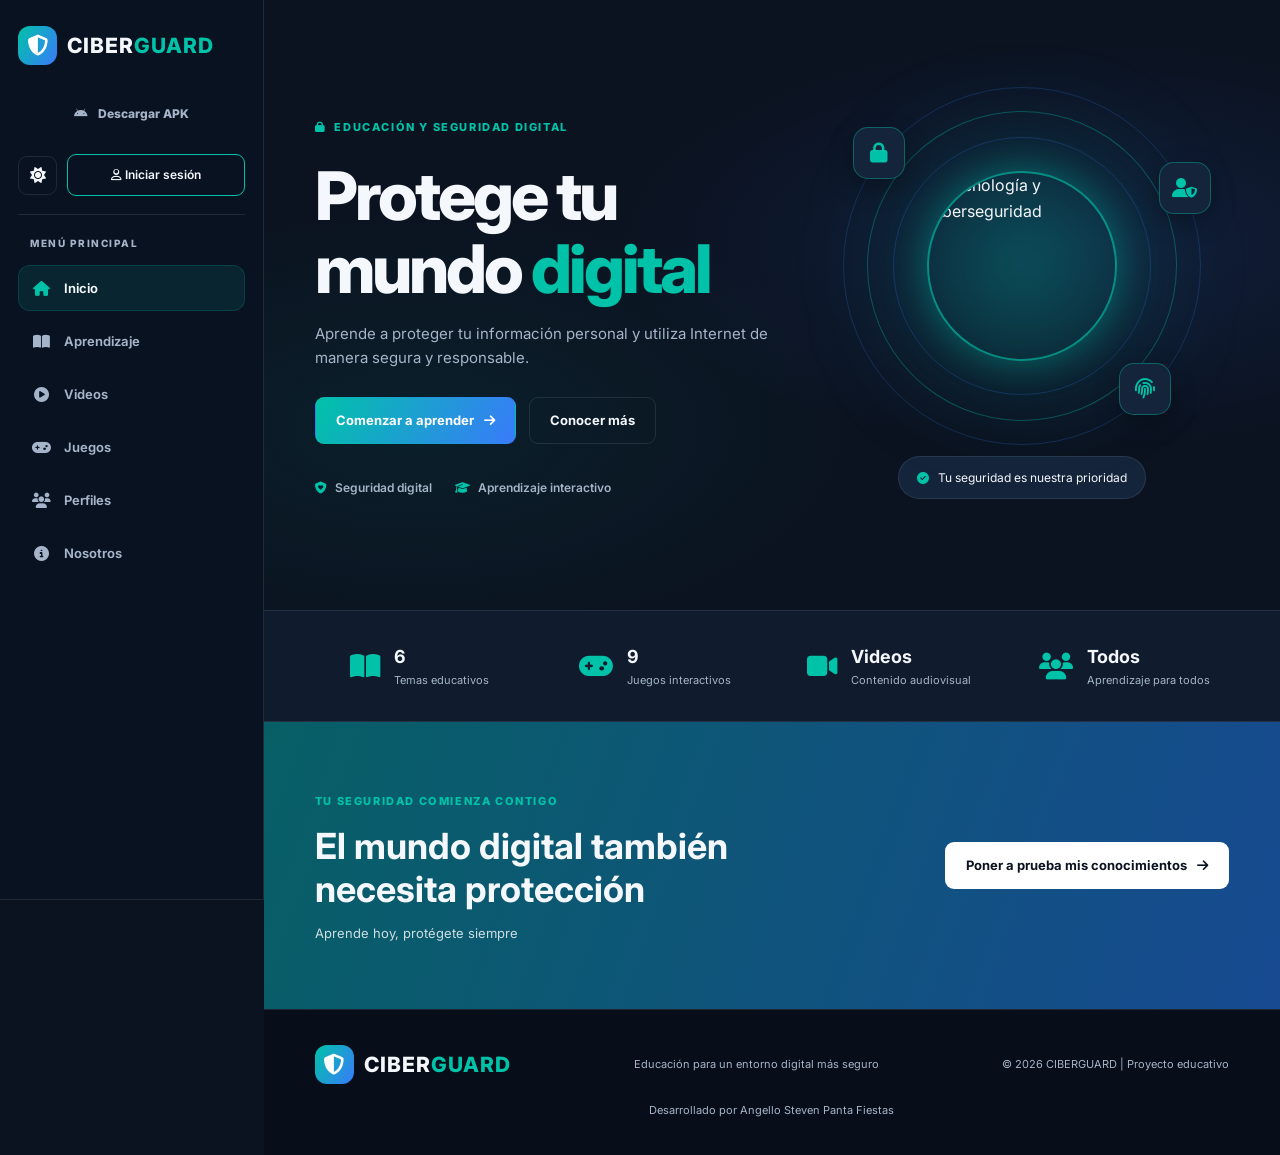
==== commit 2d1d1624: "Add files via upload" ====
--- a/index.html
+++ b/index.html
@@ -1,1257 +1,2492 @@
 <!DOCTYPE html>
+
 <html lang="es">
+
 <head>
-    <meta name="google-site-verification" content="bv-_2qxWFktaM33EGEuSm8FVxV_IzzrD5cijWr0q4n0" />
+
     <link rel="manifest" href="./manifest.json">
+
 <meta name="theme-color" content="#0B1220">
+
 <meta name="apple-mobile-web-app-capable" content="yes">
+
     <meta charset="UTF-8">
+
     <meta name="viewport" content="width=device-width, initial-scale=1.0">
-    <meta name="description" content="CIBERGUARD es una aplicación de ciberseguridad para aprender seguridad digital, identificar amenazas en internet y proteger tu información personal.">
-    <title>CIBERGUARD - Aplicación de Ciberseguridad y Protección Digital</title>
+
+    <meta name="description" content="CIBERGUARD, aprende ciberseguridad y protege tu mundo digital">
+
+ 
+
+    <title>CIBERGUARD | Seguridad Digital</title>
+
+ 
 
     <!-- FUENTES E ICONOS -->
+
     <link rel="preconnect" href="https://fonts.googleapis.com">
+
     <link rel="preconnect" href="https://fonts.gstatic.com" crossorigin>
 
+ 
+
     <link href="https://fonts.googleapis.com/css2?family=Inter:wght@400;500;600;700;800&display=swap" rel="stylesheet">
 
+ 
+
     <link rel="stylesheet" href="https://cdnjs.cloudflare.com/ajax/libs/font-awesome/6.5.2/css/all.min.css">
 
+ 
+
     <!-- ESTILOS -->
+
     <link rel="stylesheet" href="styles.css">
+
 </head>
 
+ 
+
 <body>
 
+ 
+
     <!-- ================================================== -->
+
     <!-- 1. NAVEGACIÓN -->
+
     <!-- ================================================== -->
 
+ 
+
     <header class="header">
+
         <nav class="navbar container">
 
+            <div class="mobile-header-top">
+
+                <a href="#inicio" class="logo">
+
+                    <span class="logo-icon"><i class="fa-solid fa-shield-halved"></i></span>
+
+                    <span>CIBER<span>GUARD</span></span>
+
+                </a>
+
+                <button class="menu-toggle" id="menuToggle" aria-label="Abrir menú" aria-expanded="false" aria-controls="navLinks">
+
+                    <i class="fa-solid fa-bars"></i>
+
+                </button>
+
+            </div>
+
+ 
+
+            <div class="nav-links" id="navLinks">
+
+                <div class="sidebar-controls">
+
+                    <a href="https://github.com/angello-0610-glitch/CIBERGUARD/releases/download/v1.0.0/app-debug.apk" class="download-button">
+
+                        <i class="fa-brands fa-android"></i> Descargar APK
+
+                    </a>
+
+                    <div class="account-actions">
+
+                        <button class="theme-toggle" id="themeToggle" aria-label="Cambiar tema"><i class="fa-solid fa-sun"></i></button>
+
+                        <button class="profile-button" id="openProfile"><i class="fa-solid fa-users"></i> Perfiles</button>
+
+                        <button class="profile-button" id="loginButton"><i class="fa-regular fa-user"></i> Iniciar sesión</button>
+
+                        <button class="account-avatar-button" id="accountMenuButton" hidden aria-label="Abrir menú de cuenta" aria-expanded="false">
+
+                            <img id="headerAvatarImage" src="" alt="Foto de perfil" hidden>
+
+                            <span id="headerAvatarFallback"><i class="fa-solid fa-user"></i></span>
+
+                        </button>
+
+                        <div class="account-dropdown" id="accountDropdown" hidden>
+
+                            <div class="account-dropdown-header"><strong id="menuAccountName">Mi cuenta</strong><span id="menuAccountEmail">Usuario de CIBERGUARD</span></div>
+
+                            <button type="button" id="openAvatarSettings"><i class="fa-solid fa-camera"></i> Cambiar foto de perfil</button>
+
+                            <button type="button" id="menuThemeButton"><i class="fa-solid fa-palette"></i> Cambiar tema de fondo</button>
+
+                            <button type="button" id="openAccountDetails"><i class="fa-solid fa-user-gear"></i> Datos de mi cuenta</button>
+
+                            <button type="button" id="openExperienceSettings"><i class="fa-solid fa-sliders"></i> Personalizar experiencia</button>
+
+                            <div class="account-dropdown-divider"></div>
+
+                            <button type="button" id="logoutMenuButton" class="logout-menu-button"><i class="fa-solid fa-right-from-bracket"></i> Cerrar sesión</button>
+
+                        </div>
+
+                    </div>
+
+                </div>
+
+ 
+
+                <div class="sidebar-navigation">
+
+                    <span class="sidebar-label">MENÚ PRINCIPAL</span>
+
+                    <a href="#inicio"><i class="fa-solid fa-house"></i><span>Inicio</span></a>
+
+                    <a href="#aprendizaje"><i class="fa-solid fa-book-open"></i><span>Aprendizaje</span></a>
+
+                    <a href="#videos"><i class="fa-solid fa-circle-play"></i><span>Videos</span></a>
+
+                    <a href="#juegos"><i class="fa-solid fa-gamepad"></i><span>Juegos</span></a>
+
+                    <a href="#perfiles"><i class="fa-solid fa-users"></i><span>Perfiles</span></a>
+
+                    <a href="#nosotros"><i class="fa-solid fa-circle-info"></i><span>Nosotros</span></a>
+
+                </div>
+
+            </div>
+
+        </nav>
+
+    </header>
+
+ 
+
+ 
+
+ 
+
+    <main>
+
+ 
+
+        <!-- ================================================== -->
+
+        <!-- 2. PORTADA -->
+
+        <!-- ================================================== -->
+
+ 
+
+        <section class="hero" id="inicio">
+
+ 
+
+            <div class="container hero-content">
+
+ 
+
+                <div class="hero-text">
+
+ 
+
+                    <span class="section-tag">
+
+                        <i class="fa-solid fa-lock"></i>
+
+                        EDUCACIÓN Y SEGURIDAD DIGITAL
+
+                    </span>
+
+ 
+
+                    <h1>
+
+                        Protege tu mundo <span>digital</span>
+
+                    </h1>
+
+ 
+
+                    <p>
+
+                        Aprende a navegar de forma segura, reconoce las amenazas
+
+                        digitales y conviértete en un ciudadano responsable en Internet.
+
+                    </p>
+
+ 
+
+                    <div class="hero-buttons">
+
+ 
+
+                        <a href="#aprendizaje" class="btn btn-primary">
+
+                            Comenzar a aprender
+
+                            <i class="fa-solid fa-arrow-right"></i>
+
+                        </a>
+
+ 
+
+                        <a href="#nosotros" class="btn btn-outline">
+
+                            Conocer más
+
+                        </a>
+
+ 
+
+                    </div>
+
+ 
+
+                    <div class="hero-features">
+
+ 
+
+                        <div>
+
+                            <i class="fa-solid fa-shield-heart"></i>
+
+                            Seguridad digital
+
+                        </div>
+
+ 
+
+                        <div>
+
+                            <i class="fa-solid fa-graduation-cap"></i>
+
+                            Aprendizaje interactivo
+
+                        </div>
+
+ 
+
+                    </div>
+
+ 
+
+                </div>
+
+ 
+
+                <div class="hero-visual">
+
+ 
+
+                    <div class="security-circle">
+
+ 
+
+                        <div class="security-glow"></div>
+
+ 
+
+                        <img
+
+                            src="https://images.unsplash.com/photo-1550751827-4bd374c3f58b?w=700"
+
+                            alt="Tecnología y ciberseguridad"
+
+                            class="main-shield"
+
+                        >
+
+ 
+
+                        <div class="floating-icon icon-one">
+
+                            <i class="fa-solid fa-lock"></i>
+
+                        </div>
+
+ 
+
+                        <div class="floating-icon icon-two">
+
+                            <i class="fa-solid fa-user-shield"></i>
+
+                        </div>
+
+ 
+
+                        <div class="floating-icon icon-three">
+
+                            <i class="fa-solid fa-fingerprint"></i>
+
+                        </div>
+
+ 
+
+                    </div>
+
+ 
+
+                    <div class="security-message">
+
+                        <i class="fa-solid fa-circle-check"></i>
+
+                        Tu seguridad es nuestra prioridad
+
+                    </div>
+
+ 
+
+                </div>
+
+ 
+
+            </div>
+
+ 
+
+        </section>
+
+ 
+
+ 
+
+        <!-- ================================================== -->
+
+        <!-- 3. ESTADÍSTICAS -->
+
+        <!-- ================================================== -->
+
+ 
+
+        <section class="stats-section">
+
+ 
+
+            <div class="container stats-grid">
+
+ 
+
+                <div class="stat-item">
+
+                    <i class="fa-solid fa-book-open"></i>
+
+                    <div>
+
+                        <h3>6</h3>
+
+                        <p>Temas educativos</p>
+
+                    </div>
+
+                </div>
+
+ 
+
+                <div class="stat-item">
+
+                    <i class="fa-solid fa-gamepad"></i>
+
+                    <div>
+
+                        <h3>9</h3>
+
+                        <p>Juegos interactivos</p>
+
+                    </div>
+
+                </div>
+
+ 
+
+                <div class="stat-item">
+
+                    <i class="fa-solid fa-video"></i>
+
+                    <div>
+
+                        <h3>Videos</h3>
+
+                        <p>Contenido audiovisual</p>
+
+                    </div>
+
+                </div>
+
+ 
+
+                <div class="stat-item">
+
+                    <i class="fa-solid fa-users"></i>
+
+                    <div>
+
+                        <h3>Todos</h3>
+
+                        <p>Aprendizaje para todos</p>
+
+                    </div>
+
+                </div>
+
+ 
+
+            </div>
+
+ 
+
+        </section>
+
+ 
+
+ 
+
+        <!-- ================================================== -->
+
+        <!-- 4. APRENDIZAJE -->
+
+        <!-- ================================================== -->
+
+ 
+
+        <section class="section" id="aprendizaje">
+
+ 
+
+            <div class="container">
+
+ 
+
+                <div class="section-heading">
+
+ 
+
+                    <span class="section-tag">APRENDE Y DESCUBRE</span>
+
+ 
+
+                    <h2>
+
+                        Explora el mundo de la <span>ciberseguridad</span>
+
+                    </h2>
+
+ 
+
+                    <p>
+
+                        Conoce los conceptos esenciales para protegerte
+
+                        en el entorno digital
+
+                    </p>
+
+ 
+
+                </div>
+
+ 
+
+                <div class="search-row">
+
+ 
+
+                    <input
+
+                        id="contentSearch"
+
+                        type="search"
+
+                        placeholder="Buscar un tema de ciberseguridad..."
+
+                        aria-label="Buscar temas"
+
+                    >
+
+ 
+
+                    <i class="fa-solid fa-magnifying-glass"></i>
+
+ 
+
+                </div>
+
+ 
+
+                <p id="searchEmpty" class="search-empty" hidden>
+
+                    No se encontraron temas con esa búsqueda
+
+                </p>
+
+ 
+
+                <div class="learning-grid">
+
+ 
+
+                    <article class="learning-card">
+
+                        <img src="https://images.unsplash.com/photo-1516321318423-f06f85e504b3?w=700" alt="Computadora">
+
+ 
+
+                        <div class="card-content">
+
+                            <span class="card-number">01 / FUNDAMENTOS</span>
+
+                            <h3>¿Qué es la ciberseguridad?</h3>
+
+                            <p>Descubre cómo proteger dispositivos, sistemas e información frente a amenazas digitales</p>
+
+                            <a href="#contenido">Explorar tema <i class="fa-solid fa-arrow-right"></i></a>
+
+                        </div>
+
+                    </article>
+
+ 
+
+                    <article class="learning-card">
+
+                        <img src="https://images.unsplash.com/photo-1563013544-824ae1b704d3?w=700" alt="Protección de datos">
+
+ 
+
+                        <div class="card-content">
+
+                            <span class="card-number">02 / PRIVACIDAD</span>
+
+                            <h3>Protección de datos</h3>
+
+                            <p>Aprende a cuidar tu información personal, contraseñas y privacidad en Internet</p>
+
+                            <a href="#contenido">Explorar tema <i class="fa-solid fa-arrow-right"></i></a>
+
+                        </div>
+
+                    </article>
+
+ 
+
+                    <article class="learning-card">
+
+                        <img src="https://images.unsplash.com/photo-1611162616305-c69b3fa7fbe0?w=700" alt="Redes sociales">
+
+ 
+
+                        <div class="card-content">
+
+                            <span class="card-number">03 / REDES SOCIALES</span>
+
+                            <h3>Uso responsable de redes</h3>
+
+                            <p>Utiliza las redes sociales con responsabilidad y evita compartir información sensible</p>
+
+                            <a href="#contenido">Explorar tema <i class="fa-solid fa-arrow-right"></i></a>
+
+                        </div>
+
+                    </article>
+
+ 
+
+                    <article class="learning-card">
+
+                        <img src="https://images.unsplash.com/photo-1510511459019-5dda7724fd87?w=700" alt="Amenazas informáticas">
+
+ 
+
+                        <div class="card-content">
+
+                            <span class="card-number">04 / PREVENCIÓN</span>
+
+                            <h3>Amenazas digitales</h3>
+
+                            <p>Identifica el phishing, malware, estafas y otros peligros que existen en Internet</p>
+
+                            <a href="#contenido">Explorar tema <i class="fa-solid fa-arrow-right"></i></a>
+
+                        </div>
+
+                    </article>
+
+ 
+
+                    <article class="learning-card">
+
+                        <img src="https://images.unsplash.com/photo-1496181133206-80ce9b88a853?w=700" alt="Dispositivos tecnológicos">
+
+ 
+
+                        <div class="card-content">
+
+                            <span class="card-number">05 / DISPOSITIVOS</span>
+
+                            <h3>Seguridad de dispositivos</h3>
+
+                            <p>Protege tu computadora, celular y otros equipos mediante buenas prácticas</p>
+
+                            <a href="#contenido">Explorar tema <i class="fa-solid fa-arrow-right"></i></a>
+
+                        </div>
+
+                    </article>
+
+ 
+
+                    <article class="learning-card">
+
+                        <img src="https://images.unsplash.com/photo-1521737711867-e3b97375f902?w=700" alt="Ciudadanía digital">
+
+ 
+
+                        <div class="card-content">
+
+                            <span class="card-number">06 / CIUDADANÍA</span>
+
+                            <h3>Ciudadanía digital</h3>
+
+                            <p>Participa en Internet con respeto, responsabilidad y pensamiento crítico</p>
+
+                            <a href="#contenido">Explorar tema <i class="fa-solid fa-arrow-right"></i></a>
+
+                        </div>
+
+                    </article>
+
+ 
+
+                </div>
+
+ 
+
+            </div>
+
+ 
+
+        </section>
+
+ 
+
+ 
+
+        <!-- ================================================== -->
+
+        <!-- 5. CONTENIDO EDUCATIVO -->
+
+        <!-- ================================================== -->
+
+ 
+
+        <section class="section content-section" id="contenido">
+
+ 
+
+            <div class="container">
+
+ 
+
+                <div class="section-heading">
+
+ 
+
+                    <span class="section-tag">CONOCIMIENTO ESENCIAL</span>
+
+ 
+
+                    <h2>
+
+                        Aprende a <span>protegerte</span>
+
+                    </h2>
+
+ 
+
+                    <p>
+
+                        Hábitos sencillos que pueden marcar la diferencia
+
+                        en tu seguridad digital
+
+                    </p>
+
+ 
+
+                </div>
+
+ 
+
+                <div class="content-grid">
+
+ 
+
+                    <div class="content-item">
+
+                        <div class="content-icon">
+
+                            <i class="fa-solid fa-key"></i>
+
+                        </div>
+
+                        <div>
+
+                            <h3>Contraseñas seguras</h3>
+
+                            <p>Utiliza contraseñas largas, únicas y difíciles de adivinar, activa la autenticación en dos pasos cuando esté disponible</p>
+
+                        </div>
+
+                    </div>
+
+ 
+
+                    <div class="content-item">
+
+                        <div class="content-icon">
+
+                            <i class="fa-solid fa-envelope-open-text"></i>
+
+                        </div>
+
+                        <div>
+
+                            <h3>Evita el phishing</h3>
+
+                            <p>Desconfía de mensajes urgentes, enlaces extraños y solicitudes inesperadas de datos personales</p>
+
+                        </div>
+
+                    </div>
+
+ 
+
+                    <div class="content-item">
+
+                        <div class="content-icon">
+
+                            <i class="fa-solid fa-user-lock"></i>
+
+                        </div>
+
+                        <div>
+
+                            <h3>Cuida tu privacidad</h3>
+
+                            <p>Revisa la configuración de privacidad y piensa antes de publicar fotografías, ubicaciones o información personal</p>
+
+                        </div>
+
+                    </div>
+
+ 
+
+                    <div class="content-item">
+
+                        <div class="content-icon">
+
+                            <i class="fa-solid fa-rotate"></i>
+
+                        </div>
+
+                        <div>
+
+                            <h3>Mantén tus equipos actualizados</h3>
+
+                            <p>Instala actualizaciones del sistema y utiliza aplicaciones provenientes de fuentes confiables</p>
+
+                        </div>
+
+                    </div>
+
+ 
+
+                </div>
+
+ 
+
+            </div>
+
+ 
+
+        </section>
+
+ 
+
+ 
+
+        <!-- ================================================== -->
+
+        <!-- 6. VIDEOS -->
+
+        <!-- ================================================== -->
+
+ 
+
+        <section class="section" id="videos">
+
+ 
+
+            <div class="container">
+
+ 
+
+                <div class="section-heading">
+
+                    <span class="section-tag">APRENDE DE FORMA VISUAL</span>
+
+                    <h2>Videos sobre <span>seguridad digital</span></h2>
+
+                    <p>Refuerza tus conocimientos con recursos audiovisuales</p>
+
+                </div>
+
+ 
+
+                <div class="video-grid">
+
+ 
+
+                    <a class="video-card" href="https://www.youtube.com/results?search_query=que+es+la+ciberseguridad+para+estudiantes" target="_blank" rel="noopener noreferrer">
+
+                        <div class="video-image">
+
+                            <img src="https://images.unsplash.com/photo-1550751827-4bd374c3f58b?w=700" alt="Introducción a la ciberseguridad">
+
+                            <span><i class="fa-solid fa-play"></i></span>
+
+                        </div>
+
+                        <div class="video-info">
+
+                            <h3>Introducción a la ciberseguridad</h3>
+
+                            <p>Conceptos básicos y protección digital</p>
+
+                        </div>
+
+                    </a>
+
+ 
+
+                    <a class="video-card" href="https://www.youtube.com/results?search_query=como+crear+contrase%C3%B1as+seguras" target="_blank" rel="noopener noreferrer">
+
+                        <div class="video-image">
+
+                            <img src="https://images.unsplash.com/photo-1614064641938-3bbee52942c7?w=700" alt="Contraseñas seguras">
+
+                            <span><i class="fa-solid fa-play"></i></span>
+
+                        </div>
+
+                        <div class="video-info">
+
+                            <h3>Cómo crear contraseñas seguras</h3>
+
+                            <p>Protege tus cuentas personales</p>
+
+                        </div>
+
+                    </a>
+
+ 
+
+                    <a class="video-card" href="https://www.youtube.com/results?search_query=como+identificar+phishing+estafas+digitales" target="_blank" rel="noopener noreferrer">
+
+                        <div class="video-image">
+
+                            <img src="https://images.unsplash.com/photo-1563013544-824ae1b704d3?w=700" alt="Prevención de estafas">
+
+                            <span><i class="fa-solid fa-play"></i></span>
+
+                        </div>
+
+                        <div class="video-info">
+
+                            <h3>Identifica las estafas digitales</h3>
+
+                            <p>Aprende a reconocer mensajes peligrosos</p>
+
+                        </div>
+
+                    </a>
+
+ 
+
+                </div>
+
+ 
+
+            </div>
+
+ 
+
+        </section>
+
+ 
+
+ 
+
+        <!-- ================================================== -->
+
+        <!-- 7. JUEGOS -->
+
+        <!-- ================================================== -->
+
+ 
+
+        <section class="section games-section" id="juegos">
+
+ 
+
+            <div class="container">
+
+ 
+
+                <div class="section-heading">
+
+                    <span class="section-tag">PON A PRUEBA TUS CONOCIMIENTOS</span>
+
+                    <h2>Aprender también puede ser <span>divertido</span></h2>
+
+                    <p>Participa en pequeños desafíos y demuestra lo que sabes</p>
+
+                </div>
+
+ 
+
+                <div class="games-grid">
+
+ 
+
+                    <!-- JUEGO 1 -->
+
+                    <article class="game-card">
+
+                        <div class="game-icon">
+
+                            <i class="fa-solid fa-brain"></i>
+
+                        </div>
+
+                        <span class="game-label">RETO 01</span>
+
+                        <h3>Quiz de ciberseguridad</h3>
+
+                        <p>Responde preguntas y demuestra tus conocimientos sobre seguridad digital</p>
+
+                        <button class="btn btn-primary game-start" data-game="quiz">
+
+                            Jugar ahora <i class="fa-solid fa-arrow-right"></i>
+
+                        </button>
+
+                    </article>
+
+ 
+
+                    <!-- JUEGO 2 -->
+
+                    <article class="game-card">
+
+                        <div class="game-icon">
+
+                            <i class="fa-solid fa-key"></i>
+
+                        </div>
+
+                        <span class="game-label">RETO 02</span>
+
+                        <h3>Contraseña segura</h3>
+
+                        <p>Identifica cuáles contraseñas ofrecen una mejor protección</p>
+
+                        <button class="btn btn-primary game-start" data-game="password">
+
+                            Jugar ahora <i class="fa-solid fa-arrow-right"></i>
+
+                        </button>
+
+                    </article>
+
+ 
+
+                    <!-- JUEGO 3 -->
+
+                    <article class="game-card">
+
+                        <div class="game-icon">
+
+                            <i class="fa-solid fa-triangle-exclamation"></i>
+
+                        </div>
+
+                        <span class="game-label">RETO 03</span>
+
+                        <h3>Detecta el peligro</h3>
+
+                        <p>Analiza situaciones y decide cómo actuar ante posibles amenazas</p>
+
+                        <button class="btn btn-primary game-start" data-game="danger">
+
+                            Jugar ahora <i class="fa-solid fa-arrow-right"></i>
+
+                        </button>
+
+                    </article>
+
+ 
+
+                    <!-- JUEGO 4 -->
+
+                    <article class="game-card">
+
+                        <div class="game-icon">
+
+                            <i class="fa-solid fa-fish"></i>
+
+                        </div>
+
+                        <span class="game-label">RETO 04</span>
+
+                        <h3>Cazador de phishing</h3>
+
+                        <p>Detecta correos, enlaces y mensajes fraudulentos antes de caer en una trampa</p>
+
+                        <button class="btn btn-primary game-start" data-game="phishing">
+
+                            Jugar ahora <i class="fa-solid fa-arrow-right"></i>
+
+                        </button>
+
+                    </article>
+
+ 
+
+                    <!-- JUEGO 5 -->
+
+                    <article class="game-card">
+
+                        <div class="game-icon">
+
+                            <i class="fa-solid fa-user-secret"></i>
+
+                        </div>
+
+                        <span class="game-label">RETO 05</span>
+
+                        <h3>Detecta al intruso</h3>
+
+                        <p>Identifica accesos desconocidos y aprende a proteger tus cuentas</p>
+
+                        <button class="btn btn-primary game-start" data-game="intruder">
+
+                            Jugar ahora <i class="fa-solid fa-arrow-right"></i>
+
+                        </button>
+
+                    </article>
+
+ 
+
+                    <!-- JUEGO 6 -->
+
+                    <article class="game-card">
+
+                        <div class="game-icon">
+
+                            <i class="fa-solid fa-scale-balanced"></i>
+
+                        </div>
+
+                        <span class="game-label">RETO 06</span>
+
+                        <h3>Decisiones digitales</h3>
+
+                        <p>Resuelve situaciones cotidianas y elige la decisión más segura</p>
+
+                        <button class="btn btn-primary game-start" data-game="decisions">
+
+                            Jugar ahora <i class="fa-solid fa-arrow-right"></i>
+
+                        </button>
+
+                    </article>
+
+ 
+
+                    <!-- JUEGO 7 -->
+
+                    <article class="game-card">
+
+                        <div class="game-icon">
+
+                            <i class="fa-solid fa-brain"></i>
+
+                        </div>
+
+                        <span class="game-label">RETO 07</span>
+
+                        <h3>Memoria cibernética</h3>
+
+                        <p>Recuerda las reglas esenciales para mantener tu información protegida</p>
+
+                        <button class="btn btn-primary game-start" data-game="memory">
+
+                            Jugar ahora <i class="fa-solid fa-arrow-right"></i>
+
+                        </button>
+
+                    </article>
+
+ 
+
+                    <!-- JUEGO 8 -->
+
+                    <article class="game-card">
+
+                        <div class="game-icon">
+
+                            <i class="fa-solid fa-shield-halved"></i>
+
+                        </div>
+
+                        <span class="game-label">RETO 08</span>
+
+                        <h3>Misión: cuenta segura</h3>
+
+                        <p>Completa una misión y aplica medidas para asegurar una cuenta digital</p>
+
+                        <button class="btn btn-primary game-start" data-game="mission">
+
+                            Jugar ahora <i class="fa-solid fa-arrow-right"></i>
+
+                        </button>
+
+                    </article>
+
+ 
+
+                    <!-- JUEGO 9 -->
+
+                    <article class="game-card">
+
+                        <div class="game-icon">
+
+                            <i class="fa-solid fa-stopwatch"></i>
+
+                        </div>
+
+                        <span class="game-label">RETO 09</span>
+
+                        <h3>Desafío contrarreloj</h3>
+
+                        <p>Responde correctamente antes de que el tiempo llegue a cero</p>
+
+                        <button class="btn btn-primary game-start" data-game="speed">
+
+                            Jugar ahora <i class="fa-solid fa-arrow-right"></i>
+
+                        </button>
+
+                    </article>
+
+ 
+
+                </div>
+
+ 
+
+                <div class="game-area" id="gameArea" hidden>
+
+ 
+
+                    <div class="game-area-header">
+
+                        <h3 id="gameTitle">Desafío</h3>
+
+ 
+
+                        <button id="closeGame" class="close-button" aria-label="Cerrar juego">
+
+                            <i class="fa-solid fa-xmark"></i>
+
+                        </button>
+
+                    </div>
+
+ 
+
+                    <div id="gameContent"></div>
+
+ 
+
+                </div>
+
+ 
+
+            </div>
+
+ 
+
+        </section>
+
+ 
+
+ 
+
+        <!-- ================================================== -->
+
+        <!-- 8. PERFILES -->
+
+        <!-- ================================================== -->
+
+ 
+
+        <section class="section profiles-section" id="perfiles">
+
+ 
+
+            <div class="container">
+
+ 
+
+                <div class="section-heading">
+
+                    <span class="section-tag">UNA PLATAFORMA PARA TODOS</span>
+
+                    <h2>Aprendizaje para <span>cada persona</span></h2>
+
+                    <p>Selecciona el perfil cuya experiencia deseas explorar</p>
+
+                </div>
+
+ 
+
+                <div class="profiles-grid">
+
+ 
+
+                    <article class="profile-card">
+
+                        <i class="fa-solid fa-user-graduate"></i>
+
+                        <h3>Estudiantes</h3>
+
+                        <p>Aprende, explora y desarrolla habilidades para navegar de forma segura</p>
+
+                        <button class="btn btn-outline profile-select" data-profile="Estudiante">
+
+                            Explorar perfil
+
+                        </button>
+
+                    </article>
+
+ 
+
+                    <article class="profile-card">
+
+                        <i class="fa-solid fa-chalkboard-user"></i>
+
+                        <h3>Docentes</h3>
+
+                        <p>Consulta ideas y recursos para promover una cultura de seguridad digital</p>
+
+                        <button class="btn btn-outline profile-select" data-profile="Docente">
+
+                            Explorar perfil
+
+                        </button>
+
+                    </article>
+
+ 
+
+                    <article class="profile-card">
+
+                        <i class="fa-solid fa-globe"></i>
+
+                        <h3>Público general</h3>
+
+                        <p>Fortalece tus conocimientos y adopta hábitos responsables en Internet</p>
+
+                        <button class="btn btn-outline profile-select" data-profile="Público general">
+
+                            Explorar perfil
+
+                        </button>
+
+                    </article>
+
+ 
+
+                </div>
+
+ 
+
+                <p id="profileViewStatus" class="profile-result" style="text-align:center;margin-top:20px"></p>
+
+ 
+
+                <div class="user-dashboard" id="userDashboard" hidden>
+
+ 
+
+                    <h3>Mi progreso en CIBERGUARD</h3>
+
+ 
+
+                    <p id="accountEmail">No has iniciado sesión</p>
+
+ 
+
+                    <div class="dashboard-stats">
+
+ 
+
+                        <div class="dashboard-stat">
+
+                            <strong id="dashboardName">Usuario</strong>
+
+                            <span>Cuenta</span>
+
+                        </div>
+
+ 
+
+                        <div class="dashboard-stat">
+
+                            <strong id="dashboardRole">Perfil</strong>
+
+                            <span>Tipo de perfil</span>
+
+                        </div>
+
+ 
+
+                        <div class="dashboard-stat">
+
+                            <strong id="dashboardXp">0</strong>
+
+                            <span>Puntos XP</span>
+
+                        </div>
+
+ 
+
+                        <div class="dashboard-stat">
+
+                            <strong id="dashboardCompleted">0</strong>
+
+                            <span>Retos completados</span>
+
+                        </div>
+
+ 
+
+                    </div>
+
+ 
+
+                    <button class="btn btn-outline" id="logoutButton">
+
+                        Cerrar sesión
+
+                    </button>
+
+ 
+
+                </div>
+
+ 
+
+                <p id="accountStatus" class="auth-note" style="text-align:center;margin-top:15px">
+
+                    Firebase se está iniciando...
+
+                </p>
+
+ 
+
+            </div>
+
+ 
+
+        </section>
+
+ 
+
+ 
+
+        <!-- ================================================== -->
+
+        <!-- 9. NOSOTROS -->
+
+        <!-- ================================================== -->
+
+ 
+
+        <section class="section about-section" id="nosotros">
+
+ 
+
+            <div class="container about-content">
+
+ 
+
+                <div class="about-image">
+
+ 
+
+                    <img
+
+                        src="https://images.unsplash.com/photo-1531482615713-2afd69097998?w=900"
+
+                        alt="Personas aprendiendo tecnología"
+
+                    >
+
+ 
+
+                    <div class="about-badge">
+
+                        <i class="fa-solid fa-shield-halved"></i>
+
+                        Aprende y protégete
+
+                    </div>
+
+ 
+
+                </div>
+
+ 
+
+                <div class="about-text">
+
+ 
+
+                    <span class="section-tag">CONOCE CIBERGUARD</span>
+
+ 
+
+                    <h2>
+
+                        Construyendo una cultura de <span>seguridad digital</span>
+
+                    </h2>
+
+ 
+
+                    <p>
+
+                        CIBERGUARD es una plataforma educativa que busca enseñar
+
+                        a las personas a utilizar Internet, las redes sociales y
+
+                        los dispositivos tecnológicos de manera segura y responsable.
+
+                    </p>
+
+ 
+
+                    <p>
+
+                        A través de información, recursos audiovisuales y juegos
+
+                        interactivos, promovemos el pensamiento crítico y la prevención
+
+                        de riesgos en el entorno digital.
+
+                    </p>
+
+ 
+
+                    <a href="#aprendizaje" class="btn btn-primary">
+
+                        Explorar contenidos
+
+                        <i class="fa-solid fa-arrow-right"></i>
+
+                    </a>
+
+ 
+
+                </div>
+
+ 
+
+            </div>
+
+ 
+
+        </section>
+
+ 
+
+ 
+
+        <!-- ================================================== -->
+
+        <!-- 10. LLAMADO A LA ACCIÓN -->
+
+        <!-- ================================================== -->
+
+ 
+
+        <section class="cta-section">
+
+ 
+
+            <div class="container cta-content">
+
+ 
+
+                <div>
+
+                    <span class="section-tag">TU SEGURIDAD COMIENZA CONTIGO</span>
+
+                    <h2>El mundo digital también necesita protección</h2>
+
+                    <p>Aprende hoy, protégete siempre</p>
+
+                </div>
+
+ 
+
+                <a href="#juegos" class="btn btn-light">
+
+                    Poner a prueba mis conocimientos
+
+                    <i class="fa-solid fa-arrow-right"></i>
+
+                </a>
+
+ 
+
+            </div>
+
+ 
+
+        </section>
+
+ 
+
+    </main>
+
+ 
+
+ 
+
+    <!-- ================================================== -->
+
+    <!-- 11. PIE DE PÁGINA -->
+
+    <!-- ================================================== -->
+
+ 
+
+    <footer class="footer">
+
+ 
+
+        <div class="container footer-content">
+
+ 
+
             <a href="#inicio" class="logo">
+
                 <span class="logo-icon">
+
                     <i class="fa-solid fa-shield-halved"></i>
+
                 </span>
+
                 <span>CIBER<span>GUARD</span></span>
+
             </a>
 
-            <button class="menu-toggle" id="menuToggle" aria-label="Abrir menú">
-                <i class="fa-solid fa-bars"></i>
+ 
+
+            <p>Educación para un entorno digital más seguro</p>
+
+ 
+
+            <span>© 2026 CIBERGUARD | Proyecto educativo</span>
+
+ 
+
+            <p class="footer-credit">
+
+                Desarrollado por Angello Steven Panta Fiestas
+
+            </p>
+
+ 
+
+        </div>
+
+ 
+
+    </footer>
+
+ 
+
+ 
+
+    <!-- ================================================== -->
+
+    <!-- 12. MODAL DE INICIO DE SESIÓN Y REGISTRO -->
+
+    <!-- ================================================== -->
+
+ 
+
+    <div class="auth-modal" id="authModal" aria-hidden="true">
+
+ 
+
+        <div class="auth-box">
+
+ 
+
+            <button class="auth-close" id="closeAuth" aria-label="Cerrar">
+
+                &times;
+
             </button>
 
-            <div class="nav-links" id="navLinks">
-                <a href="#inicio">Inicio</a>
-                <a href="#aprendizaje">Aprendizaje</a>
-                <a href="#videos">Videos</a>
-                <a href="#juegos">Juegos</a>
-                <a href="#perfiles">Perfiles</a>
-                <a href="#nosotros">Nosotros</a>
+ 
+
+            <span class="section-tag">CUENTA CIBERGUARD</span>
+
+ 
+
+            <h2 id="authHeading">Iniciar sesión</h2>
+
+ 
+
+            <p>
+
+                Accede para guardar tu perfil y progreso en la plataforma
+
+            </p>
+
+ 
+
+            <form id="authForm">
+
+ 
+
+                <label for="authName" id="authNameLabel" hidden>
+
+                    Nombre completo
+
+                </label>
+
+ 
+
+                <input
+
+                    id="authName"
+
+                    type="text"
+
+                    placeholder="Nombre completo"
+
+                    autocomplete="name"
+
+                    hidden
+
+                >
+
+ 
+
+                <label for="authRole" id="authRoleLabel" hidden>
+
+                    Tipo de cuenta
+
+                </label>
+
+ 
+
+                <select id="authRole" hidden>
+
+                    <option value="estudiante">Estudiante</option>
+
+                    <option value="publico">Público general</option>
+
+                </select>
+
+ 
+
+                <label for="authEmail">
+
+                    Correo electrónico
+
+                </label>
+
+ 
+
+                <input
+
+                    id="authEmail"
+
+                    type="email"
+
+                    placeholder="correo@ejemplo.com"
+
+                    autocomplete="email"
+
+                    required
+
+                >
+
+ 
+
+                <label for="authPassword">
+
+                    Contraseña
+
+                </label>
+
+ 
+
+                <input
+
+                    id="authPassword"
+
+                    type="password"
+
+                    placeholder="Mínimo 6 caracteres"
+
+                    autocomplete="current-password"
+
+                    minlength="6"
+
+                    required
+
+                >
+
+ 
+
+                <button class="btn btn-primary" id="authSubmit" type="submit">
+
+                    Ingresar
+
+                </button>
+
+ 
+
+                <p class="auth-message" id="authMessage" role="status"></p>
+
+ 
+
+            </form>
+
+ 
+
+            <p class="auth-switch">
+
+ 
+
+                <span id="authModeText">
+
+                    ¿Aún no tienes una cuenta?
+
+                </span>
+
+ 
+
+                <button id="authModeSwitch" type="button">
+
+                    Regístrate
+
+                </button>
+
+ 
+
+            </p>
+
+ 
+
+            <p class="auth-note">
+
+                Las cuentas de docente deben ser habilitadas por el administrador,
+
+                no se pueden crear desde el registro público
+
+            </p>
+
+ 
+
+        </div>
+
+ 
+
+    </div>
+
+ 
+
+ 
+
+    <!-- ================================================== -->
+
+    <!-- 13. MODAL DE SELECCIÓN DE PERFILES -->
+
+    <!-- ================================================== -->
+
+ 
+
+    <div class="modal" id="profileModal" aria-hidden="true">
+
+ 
+
+        <div class="modal-box">
+
+ 
+
+            <button class="close-button" id="closeProfile" aria-label="Cerrar">
+
+                <i class="fa-solid fa-xmark"></i>
+
+            </button>
+
+ 
+
+            <div class="modal-icon">
+
+                <i class="fa-solid fa-user-shield"></i>
+
             </div>
 
-            <a href="https://github.com/angello-0610-glitch/CIBERGUARD/releases/download/v1.0.0/app-debug.apk"
-   class="download-button">
-    <i class="fa-brands fa-android"></i> Descargar APK
-</a>
-
-            <div class="account-actions">
-
-                <button class="theme-toggle" id="themeToggle" aria-label="Cambiar tema">
-                    <i class="fa-solid fa-sun"></i>
+ 
+
+            <h2>Selecciona una experiencia</h2>
+
+ 
+
+            <p>
+
+                Esta selección adapta la vista, no concede permisos de cuenta
+
+            </p>
+
+ 
+
+            <div class="profile-options">
+
+ 
+
+                <button class="profile-option" data-profile="Estudiante">
+
+                    <i class="fa-solid fa-user-graduate"></i>
+
+                    Estudiante
+
                 </button>
 
-                <button class="profile-button" id="openProfile">
-                    <i class="fa-solid fa-users"></i>
-                    Perfiles
+ 
+
+                <button class="profile-option" data-profile="Docente">
+
+                    <i class="fa-solid fa-chalkboard-user"></i>
+
+                    Docente
+
                 </button>
 
-                <button class="profile-button" id="loginButton">
-                    <i class="fa-regular fa-user"></i>
-                    Iniciar sesión
+ 
+
+                <button class="profile-option" data-profile="Público general">
+
+                    <i class="fa-solid fa-globe"></i>
+
+                    Público general
+
                 </button>
 
-                <button class="account-avatar-button" id="accountMenuButton" hidden
-                    aria-label="Abrir menú de cuenta" aria-expanded="false">
-                    <img id="headerAvatarImage" src="" alt="Foto de perfil" hidden>
-                    <span id="headerAvatarFallback">
-                        <i class="fa-solid fa-user"></i>
+ 
+
+            </div>
+
+ 
+
+            <p class="profile-result" id="profileResult"></p>
+
+ 
+
+            <small>
+
+                Para guardar progreso y acceder a tu cuenta, inicia sesión
+
+            </small>
+
+ 
+
+        </div>
+
+ 
+
+    </div>
+
+ 
+
+ 
+
+    <!-- ================================================== -->
+
+    <!-- 14. MODAL DE INFORMACIÓN DE LOS TEMAS -->
+
+    <!-- ================================================== -->
+
+ 
+
+    <div id="topic-modal" class="topic-modal" aria-hidden="true">
+
+ 
+
+        <div class="topic-modal-content">
+
+ 
+
+            <button id="topic-close" class="topic-close" aria-label="Cerrar">
+
+                &times;
+
+            </button>
+
+ 
+
+            <div id="topic-content"></div>
+
+ 
+
+        </div>
+
+ 
+
+    </div>
+
+ 
+
+ 
+
+    <!-- ================================================== -->
+
+    <!-- 15.1. MODAL DE AVATARES Y FOTO DE PERFIL -->
+
+    <!-- ================================================== -->
+
+ 
+
+    <div class="modal" id="avatarModal" aria-hidden="true">
+
+ 
+
+        <div class="modal-box avatar-modal-box">
+
+ 
+
+            <button class="close-button" id="closeAvatarModal" aria-label="Cerrar">
+
+                <i class="fa-solid fa-xmark"></i>
+
+            </button>
+
+ 
+
+            <span class="section-tag">PERSONALIZA TU CUENTA</span>
+
+ 
+
+            <h2>Tu foto de perfil</h2>
+
+ 
+
+            <p>Elige un avatar de CIBERGUARD o utiliza una fotografía propia</p>
+
+ 
+
+            <div class="avatar-preview">
+
+                <img id="avatarPreviewImage" src="" alt="Vista previa" hidden>
+
+                <span id="avatarPreviewFallback">
+
+                    <i class="fa-solid fa-user"></i>
+
+                </span>
+
+            </div>
+
+ 
+
+            <h3>Avatares disponibles</h3>
+
+ 
+
+            <div class="avatar-gallery" id="avatarGallery">
+
+ 
+
+                <button type="button" class="avatar-option" data-avatar="user">
+
+                    <i class="fa-solid fa-user"></i>
+
+                </button>
+
+ 
+
+                <button type="button" class="avatar-option" data-avatar="user-astronaut">
+
+                    <i class="fa-solid fa-user-astronaut"></i>
+
+                </button>
+
+ 
+
+                <button type="button" class="avatar-option" data-avatar="user-ninja">
+
+                    <i class="fa-solid fa-user-ninja"></i>
+
+                </button>
+
+ 
+
+                <button type="button" class="avatar-option" data-avatar="robot">
+
+                    <i class="fa-solid fa-robot"></i>
+
+                </button>
+
+ 
+
+                <button type="button" class="avatar-option" data-avatar="cat">
+
+                    <i class="fa-solid fa-cat"></i>
+
+                </button>
+
+ 
+
+                <button type="button" class="avatar-option" data-avatar="gamepad">
+
+                    <i class="fa-solid fa-gamepad"></i>
+
+                </button>
+
+ 
+
+                <button type="button" class="avatar-option" data-avatar="ghost">
+
+                    <i class="fa-solid fa-ghost"></i>
+
+                </button>
+
+ 
+
+                <button type="button" class="avatar-option" data-avatar="dragon">
+
+                    <i class="fa-solid fa-dragon"></i>
+
+                </button>
+
+ 
+
+                <button type="button" class="avatar-option" data-avatar="shield">
+
+                    <i class="fa-solid fa-shield-halved"></i>
+
+                </button>
+
+ 
+
+                <button type="button" class="avatar-option" data-avatar="user-secret">
+
+                    <i class="fa-solid fa-user-secret"></i>
+
+                </button>
+
+ 
+
+                <button type="button" class="avatar-option" data-avatar="bolt">
+
+                    <i class="fa-solid fa-bolt"></i>
+
+                </button>
+
+ 
+
+                <button type="button" class="avatar-option" data-avatar="star">
+
+                    <i class="fa-solid fa-star"></i>
+
+                </button>
+
+ 
+
+            </div>
+
+ 
+
+            <div class="avatar-upload-area">
+
+ 
+
+                <label for="avatarUpload">
+
+                    <i class="fa-solid fa-cloud-arrow-up"></i>
+
+                    Subir una fotografía
+
+                </label>
+
+ 
+
+                <input
+
+                    type="file"
+
+                    id="avatarUpload"
+
+                    accept="image/png,image/jpeg,image/webp"
+
+                    hidden
+
+                >
+
+ 
+
+                <p>Formatos permitidos: JPG, PNG y WEBP</p>
+
+ 
+
+            </div>
+
+ 
+
+            <button class="btn btn-primary" id="saveAvatarButton" type="button">
+
+                Guardar foto de perfil
+
+            </button>
+
+ 
+
+            <p id="avatarMessage" class="auth-message" role="status"></p>
+
+ 
+
+        </div>
+
+ 
+
+    </div>
+
+ 
+
+ 
+
+    <!-- ================================================== -->
+
+    <!-- 15.2. MODAL DE DATOS DE CUENTA -->
+
+    <!-- ================================================== -->
+
+ 
+
+    <div class="modal" id="accountDetailsModal" aria-hidden="true">
+
+ 
+
+        <div class="modal-box">
+
+ 
+
+            <button class="close-button" id="closeAccountDetails" aria-label="Cerrar">
+
+                <i class="fa-solid fa-xmark"></i>
+
+            </button>
+
+ 
+
+            <span class="section-tag">INFORMACIÓN PERSONAL</span>
+
+ 
+
+            <h2>Datos de mi cuenta</h2>
+
+ 
+
+            <div class="account-details-content">
+
+ 
+
+                <div>
+
+                    <span>Nombre completo</span>
+
+                    <strong id="detailsName">Usuario</strong>
+
+                </div>
+
+ 
+
+                <div>
+
+                    <span>Correo electrónico</span>
+
+                    <strong id="detailsEmail">correo@ejemplo.com</strong>
+
+                </div>
+
+ 
+
+                <div>
+
+                    <span>Tipo de cuenta</span>
+
+                    <strong id="detailsRole">Usuario</strong>
+
+                </div>
+
+ 
+
+            </div>
+
+ 
+
+        </div>
+
+ 
+
+    </div>
+
+ 
+
+ 
+
+    <!-- ================================================== -->
+
+    <!-- 15.3. MODAL DE EXPERIENCIA -->
+
+    <!-- ================================================== -->
+
+ 
+
+    <div class="modal" id="experienceModal" aria-hidden="true">
+
+ 
+
+        <div class="modal-box">
+
+ 
+
+            <button class="close-button" id="closeExperienceSettings" aria-label="Cerrar">
+
+                <i class="fa-solid fa-xmark"></i>
+
+            </button>
+
+ 
+
+            <span class="section-tag">CONFIGURACIÓN PERSONAL</span>
+
+ 
+
+            <h2>Personalizar experiencia</h2>
+
+ 
+
+            <p>Configura cómo quieres utilizar CIBERGUARD</p>
+
+ 
+
+            <div class="experience-options">
+
+ 
+
+                <label for="experienceAnimations">
+
+                    <span>
+
+                        <strong>Animaciones</strong>
+
+                        <small>Mostrar efectos y transiciones</small>
+
                     </span>
-                </button>
-
-                <div class="account-dropdown" id="accountDropdown" hidden>
-
-                    <div class="account-dropdown-header">
-                        <strong id="menuAccountName">Mi cuenta</strong>
-                        <span id="menuAccountEmail">Usuario de CIBERGUARD</span>
-                    </div>
-
-                    <button type="button" id="openAvatarSettings">
-                        <i class="fa-solid fa-camera"></i>
-                        Cambiar foto de perfil
-                    </button>
-
-                    <button type="button" id="menuThemeButton">
-                        <i class="fa-solid fa-palette"></i>
-                        Cambiar tema de fondo
-                    </button>
-
-                    <button type="button" id="openAccountDetails">
-                        <i class="fa-solid fa-user-gear"></i>
-                        Datos de mi cuenta
-                    </button>
-
-                    <button type="button" id="openExperienceSettings">
-                        <i class="fa-solid fa-sliders"></i>
-                        Personalizar experiencia
-                    </button>
-
-                    <div class="account-dropdown-divider"></div>
-
-                    <button type="button" id="logoutMenuButton" class="logout-menu-button">
-                        <i class="fa-solid fa-right-from-bracket"></i>
-                        Cerrar sesión
-                    </button>
-
-                </div>
+
+                    <input type="checkbox" id="experienceAnimations" checked>
+
+                </label>
+
+ 
+
+                <label for="experienceSounds">
+
+                    <span>
+
+                        <strong>Efectos de sonido</strong>
+
+                        <small>Activar sonidos de interacción</small>
+
+                    </span>
+
+                    <input type="checkbox" id="experienceSounds">
+
+                </label>
+
+ 
 
             </div>
-        </nav>
-    </header>
-
-
-    <main>
-
-        <!-- ================================================== -->
-        <!-- 2. PORTADA -->
-        <!-- ================================================== -->
-
-        <section class="hero" id="inicio">
-
-            <div class="container hero-content">
-
-                <div class="hero-text">
-
-                    <span class="section-tag">
-                        <i class="fa-solid fa-lock"></i>
-                        EDUCACIÓN Y SEGURIDAD DIGITAL
-                    </span>
-
-                    <h1>
-                        Protege tu mundo <span>digital</span>
-                    </h1>
-
-                    <p>
-                        Aprende a navegar de forma segura, reconoce las amenazas
-                        digitales y conviértete en un ciudadano responsable en Internet.
-                    </p>
-
-                    <div class="hero-buttons">
-
-                        <a href="#aprendizaje" class="btn btn-primary">
-                            Comenzar a aprender
-                            <i class="fa-solid fa-arrow-right"></i>
-                        </a>
-
-                        <a href="#nosotros" class="btn btn-outline">
-                            Conocer más
-                        </a>
-
-                    </div>
-
-                    <div class="hero-features">
-
-                        <div>
-                            <i class="fa-solid fa-shield-heart"></i>
-                            Seguridad digital
-                        </div>
-
-                        <div>
-                            <i class="fa-solid fa-graduation-cap"></i>
-                            Aprendizaje interactivo
-                        </div>
-
-                    </div>
-
-                </div>
-
-                <div class="hero-visual">
-
-                    <div class="security-circle">
-
-                        <div class="security-glow"></div>
-
-                        <img
-                            src="https://images.unsplash.com/photo-1550751827-4bd374c3f58b?w=700"
-                            alt="Tecnología y ciberseguridad"
-                            class="main-shield"
-                        >
-
-                        <div class="floating-icon icon-one">
-                            <i class="fa-solid fa-lock"></i>
-                        </div>
-
-                        <div class="floating-icon icon-two">
-                            <i class="fa-solid fa-user-shield"></i>
-                        </div>
-
-                        <div class="floating-icon icon-three">
-                            <i class="fa-solid fa-fingerprint"></i>
-                        </div>
-
-                    </div>
-
-                    <div class="security-message">
-                        <i class="fa-solid fa-circle-check"></i>
-                        Tu seguridad es nuestra prioridad
-                    </div>
-
-                </div>
-
-            </div>
-
-        </section>
-
-
-        <!-- ================================================== -->
-        <!-- 3. ESTADÍSTICAS -->
-        <!-- ================================================== -->
-
-        <section class="stats-section">
-
-            <div class="container stats-grid">
-
-                <div class="stat-item">
-                    <i class="fa-solid fa-book-open"></i>
-                    <div>
-                        <h3>6</h3>
-                        <p>Temas educativos</p>
-                    </div>
-                </div>
-
-                <div class="stat-item">
-                    <i class="fa-solid fa-gamepad"></i>
-                    <div>
-                        <h3>9</h3>
-                        <p>Juegos interactivos</p>
-                    </div>
-                </div>
-
-                <div class="stat-item">
-                    <i class="fa-solid fa-video"></i>
-                    <div>
-                        <h3>Videos</h3>
-                        <p>Contenido audiovisual</p>
-                    </div>
-                </div>
-
-                <div class="stat-item">
-                    <i class="fa-solid fa-users"></i>
-                    <div>
-                        <h3>Todos</h3>
-                        <p>Aprendizaje para todos</p>
-                    </div>
-                </div>
-
-            </div>
-
-        </section>
-
-
-        <!-- ================================================== -->
-        <!-- 4. APRENDIZAJE -->
-        <!-- ================================================== -->
-
-        <section class="section" id="aprendizaje">
-
-            <div class="container">
-
-                <div class="section-heading">
-
-                    <span class="section-tag">APRENDE Y DESCUBRE</span>
-
-                    <h2>
-                        Explora el mundo de la <span>ciberseguridad</span>
-                    </h2>
-
-                    <p>
-                        Conoce los conceptos esenciales para protegerte
-                        en el entorno digital
-                    </p>
-
-                </div>
-
-                <div class="search-row">
-
-                    <input
-                        id="contentSearch"
-                        type="search"
-                        placeholder="Buscar un tema de ciberseguridad..."
-                        aria-label="Buscar temas"
-                    >
-
-                    <i class="fa-solid fa-magnifying-glass"></i>
-
-                </div>
-
-                <p id="searchEmpty" class="search-empty" hidden>
-                    No se encontraron temas con esa búsqueda
-                </p>
-
-                <div class="learning-grid">
-
-                    <article class="learning-card">
-                        <img src="https://images.unsplash.com/photo-1516321318423-f06f85e504b3?w=700" alt="Computadora">
-
-                        <div class="card-content">
-                            <span class="card-number">01 / FUNDAMENTOS</span>
-                            <h3>¿Qué es la ciberseguridad?</h3>
-                            <p>Descubre cómo proteger dispositivos, sistemas e información frente a amenazas digitales</p>
-                            <a href="#contenido">Explorar tema <i class="fa-solid fa-arrow-right"></i></a>
-                        </div>
-                    </article>
-
-                    <article class="learning-card">
-                        <img src="https://images.unsplash.com/photo-1563013544-824ae1b704d3?w=700" alt="Protección de datos">
-
-                        <div class="card-content">
-                            <span class="card-number">02 / PRIVACIDAD</span>
-                            <h3>Protección de datos</h3>
-                            <p>Aprende a cuidar tu información personal, contraseñas y privacidad en Internet</p>
-                            <a href="#contenido">Explorar tema <i class="fa-solid fa-arrow-right"></i></a>
-                        </div>
-                    </article>
-
-                    <article class="learning-card">
-                        <img src="https://images.unsplash.com/photo-1611162616305-c69b3fa7fbe0?w=700" alt="Redes sociales">
-
-                        <div class="card-content">
-                            <span class="card-number">03 / REDES SOCIALES</span>
-                            <h3>Uso responsable de redes</h3>
-                            <p>Utiliza las redes sociales con responsabilidad y evita compartir información sensible</p>
-                            <a href="#contenido">Explorar tema <i class="fa-solid fa-arrow-right"></i></a>
-                        </div>
-                    </article>
-
-                    <article class="learning-card">
-                        <img src="https://images.unsplash.com/photo-1510511459019-5dda7724fd87?w=700" alt="Amenazas informáticas">
-
-                        <div class="card-content">
-                            <span class="card-number">04 / PREVENCIÓN</span>
-                            <h3>Amenazas digitales</h3>
-                            <p>Identifica el phishing, malware, estafas y otros peligros que existen en Internet</p>
-                            <a href="#contenido">Explorar tema <i class="fa-solid fa-arrow-right"></i></a>
-                        </div>
-                    </article>
-
-                    <article class="learning-card">
-                        <img src="https://images.unsplash.com/photo-1496181133206-80ce9b88a853?w=700" alt="Dispositivos tecnológicos">
-
-                        <div class="card-content">
-                            <span class="card-number">05 / DISPOSITIVOS</span>
-                            <h3>Seguridad de dispositivos</h3>
-                            <p>Protege tu computadora, celular y otros equipos mediante buenas prácticas</p>
-                            <a href="#contenido">Explorar tema <i class="fa-solid fa-arrow-right"></i></a>
-                        </div>
-                    </article>
-
-                    <article class="learning-card">
-                        <img src="https://images.unsplash.com/photo-1521737711867-e3b97375f902?w=700" alt="Ciudadanía digital">
-
-                        <div class="card-content">
-                            <span class="card-number">06 / CIUDADANÍA</span>
-                            <h3>Ciudadanía digital</h3>
-                            <p>Participa en Internet con respeto, responsabilidad y pensamiento crítico</p>
-                            <a href="#contenido">Explorar tema <i class="fa-solid fa-arrow-right"></i></a>
-                        </div>
-                    </article>
-
-                </div>
-
-            </div>
-
-        </section>
-
-
-        <!-- ================================================== -->
-        <!-- 5. CONTENIDO EDUCATIVO -->
-        <!-- ================================================== -->
-
-        <section class="section content-section" id="contenido">
-
-            <div class="container">
-
-                <div class="section-heading">
-
-                    <span class="section-tag">CONOCIMIENTO ESENCIAL</span>
-
-                    <h2>
-                        Aprende a <span>protegerte</span>
-                    </h2>
-
-                    <p>
-                        Hábitos sencillos que pueden marcar la diferencia
-                        en tu seguridad digital
-                    </p>
-
-                </div>
-
-                <div class="content-grid">
-
-                    <div class="content-item">
-                        <div class="content-icon">
-                            <i class="fa-solid fa-key"></i>
-                        </div>
-                        <div>
-                            <h3>Contraseñas seguras</h3>
-                            <p>Utiliza contraseñas largas, únicas y difíciles de adivinar, activa la autenticación en dos pasos cuando esté disponible</p>
-                        </div>
-                    </div>
-
-                    <div class="content-item">
-                        <div class="content-icon">
-                            <i class="fa-solid fa-envelope-open-text"></i>
-                        </div>
-                        <div>
-                            <h3>Evita el phishing</h3>
-                            <p>Desconfía de mensajes urgentes, enlaces extraños y solicitudes inesperadas de datos personales</p>
-                        </div>
-                    </div>
-
-                    <div class="content-item">
-                        <div class="content-icon">
-                            <i class="fa-solid fa-user-lock"></i>
-                        </div>
-                        <div>
-                            <h3>Cuida tu privacidad</h3>
-                            <p>Revisa la configuración de privacidad y piensa antes de publicar fotografías, ubicaciones o información personal</p>
-                        </div>
-                    </div>
-
-                    <div class="content-item">
-                        <div class="content-icon">
-                            <i class="fa-solid fa-rotate"></i>
-                        </div>
-                        <div>
-                            <h3>Mantén tus equipos actualizados</h3>
-                            <p>Instala actualizaciones del sistema y utiliza aplicaciones provenientes de fuentes confiables</p>
-                        </div>
-                    </div>
-
-                </div>
-
-            </div>
-
-        </section>
-
-
-        <!-- ================================================== -->
-        <!-- 6. VIDEOS -->
-        <!-- ================================================== -->
-
-        <section class="section" id="videos">
-
-            <div class="container">
-
-                <div class="section-heading">
-                    <span class="section-tag">APRENDE DE FORMA VISUAL</span>
-                    <h2>Videos sobre <span>seguridad digital</span></h2>
-                    <p>Refuerza tus conocimientos con recursos audiovisuales</p>
-                </div>
-
-                <div class="video-grid">
-
-                    <a class="video-card" href="https://www.youtube.com/results?search_query=que+es+la+ciberseguridad+para+estudiantes" target="_blank" rel="noopener noreferrer">
-                        <div class="video-image">
-                            <img src="https://images.unsplash.com/photo-1550751827-4bd374c3f58b?w=700" alt="Introducción a la ciberseguridad">
-                            <span><i class="fa-solid fa-play"></i></span>
-                        </div>
-                        <div class="video-info">
-                            <h3>Introducción a la ciberseguridad</h3>
-                            <p>Conceptos básicos y protección digital</p>
-                        </div>
-                    </a>
-
-                    <a class="video-card" href="https://www.youtube.com/results?search_query=como+crear+contrase%C3%B1as+seguras" target="_blank" rel="noopener noreferrer">
-                        <div class="video-image">
-                            <img src="https://images.unsplash.com/photo-1614064641938-3bbee52942c7?w=700" alt="Contraseñas seguras">
-                            <span><i class="fa-solid fa-play"></i></span>
-                        </div>
-                        <div class="video-info">
-                            <h3>Cómo crear contraseñas seguras</h3>
-                            <p>Protege tus cuentas personales</p>
-                        </div>
-                    </a>
-
-                    <a class="video-card" href="https://www.youtube.com/results?search_query=como+identificar+phishing+estafas+digitales" target="_blank" rel="noopener noreferrer">
-                        <div class="video-image">
-                            <img src="https://images.unsplash.com/photo-1563013544-824ae1b704d3?w=700" alt="Prevención de estafas">
-                            <span><i class="fa-solid fa-play"></i></span>
-                        </div>
-                        <div class="video-info">
-                            <h3>Identifica las estafas digitales</h3>
-                            <p>Aprende a reconocer mensajes peligrosos</p>
-                        </div>
-                    </a>
-
-                </div>
-
-            </div>
-
-        </section>
-
-
-        <!-- ================================================== -->
-        <!-- 7. JUEGOS -->
-        <!-- ================================================== -->
-
-        <section class="section games-section" id="juegos">
-
-            <div class="container">
-
-                <div class="section-heading">
-                    <span class="section-tag">PON A PRUEBA TUS CONOCIMIENTOS</span>
-                    <h2>Aprender también puede ser <span>divertido</span></h2>
-                    <p>Participa en pequeños desafíos y demuestra lo que sabes</p>
-                </div>
-
-                <div class="games-grid">
-
-                    <!-- JUEGO 1 -->
-                    <article class="game-card">
-                        <div class="game-icon">
-                            <i class="fa-solid fa-brain"></i>
-                        </div>
-                        <span class="game-label">RETO 01</span>
-                        <h3>Quiz de ciberseguridad</h3>
-                        <p>Responde preguntas y demuestra tus conocimientos sobre seguridad digital</p>
-                        <button class="btn btn-primary game-start" data-game="quiz">
-                            Jugar ahora <i class="fa-solid fa-arrow-right"></i>
-                        </button>
-                    </article>
-
-                    <!-- JUEGO 2 -->
-                    <article class="game-card">
-                        <div class="game-icon">
-                            <i class="fa-solid fa-key"></i>
-                        </div>
-                        <span class="game-label">RETO 02</span>
-                        <h3>Contraseña segura</h3>
-                        <p>Identifica cuáles contraseñas ofrecen una mejor protección</p>
-                        <button class="btn btn-primary game-start" data-game="password">
-                            Jugar ahora <i class="fa-solid fa-arrow-right"></i>
-                        </button>
-                    </article>
-
-                    <!-- JUEGO 3 -->
-                    <article class="game-card">
-                        <div class="game-icon">
-                            <i class="fa-solid fa-triangle-exclamation"></i>
-                        </div>
-                        <span class="game-label">RETO 03</span>
-                        <h3>Detecta el peligro</h3>
-                        <p>Analiza situaciones y decide cómo actuar ante posibles amenazas</p>
-                        <button class="btn btn-primary game-start" data-game="danger">
-                            Jugar ahora <i class="fa-solid fa-arrow-right"></i>
-                        </button>
-                    </article>
-
-                    <!-- JUEGO 4 -->
-                    <article class="game-card">
-                        <div class="game-icon">
-                            <i class="fa-solid fa-fish"></i>
-                        </div>
-                        <span class="game-label">RETO 04</span>
-                        <h3>Cazador de phishing</h3>
-                        <p>Detecta correos, enlaces y mensajes fraudulentos antes de caer en una trampa</p>
-                        <button class="btn btn-primary game-start" data-game="phishing">
-                            Jugar ahora <i class="fa-solid fa-arrow-right"></i>
-                        </button>
-                    </article>
-
-                    <!-- JUEGO 5 -->
-                    <article class="game-card">
-                        <div class="game-icon">
-                            <i class="fa-solid fa-user-secret"></i>
-                        </div>
-                        <span class="game-label">RETO 05</span>
-                        <h3>Detecta al intruso</h3>
-                        <p>Identifica accesos desconocidos y aprende a proteger tus cuentas</p>
-                        <button class="btn btn-primary game-start" data-game="intruder">
-                            Jugar ahora <i class="fa-solid fa-arrow-right"></i>
-                        </button>
-                    </article>
-
-                    <!-- JUEGO 6 -->
-                    <article class="game-card">
-                        <div class="game-icon">
-                            <i class="fa-solid fa-scale-balanced"></i>
-                        </div>
-                        <span class="game-label">RETO 06</span>
-                        <h3>Decisiones digitales</h3>
-                        <p>Resuelve situaciones cotidianas y elige la decisión más segura</p>
-                        <button class="btn btn-primary game-start" data-game="decisions">
-                            Jugar ahora <i class="fa-solid fa-arrow-right"></i>
-                        </button>
-                    </article>
-
-                    <!-- JUEGO 7 -->
-                    <article class="game-card">
-                        <div class="game-icon">
-                            <i class="fa-solid fa-brain"></i>
-                        </div>
-                        <span class="game-label">RETO 07</span>
-                        <h3>Memoria cibernética</h3>
-                        <p>Recuerda las reglas esenciales para mantener tu información protegida</p>
-                        <button class="btn btn-primary game-start" data-game="memory">
-                            Jugar ahora <i class="fa-solid fa-arrow-right"></i>
-                        </button>
-                    </article>
-
-                    <!-- JUEGO 8 -->
-                    <article class="game-card">
-                        <div class="game-icon">
-                            <i class="fa-solid fa-shield-halved"></i>
-                        </div>
-                        <span class="game-label">RETO 08</span>
-                        <h3>Misión: cuenta segura</h3>
-                        <p>Completa una misión y aplica medidas para asegurar una cuenta digital</p>
-                        <button class="btn btn-primary game-start" data-game="mission">
-                            Jugar ahora <i class="fa-solid fa-arrow-right"></i>
-                        </button>
-                    </article>
-
-                    <!-- JUEGO 9 -->
-                    <article class="game-card">
-                        <div class="game-icon">
-                            <i class="fa-solid fa-stopwatch"></i>
-                        </div>
-                        <span class="game-label">RETO 09</span>
-                        <h3>Desafío contrarreloj</h3>
-                        <p>Responde correctamente antes de que el tiempo llegue a cero</p>
-                        <button class="btn btn-primary game-start" data-game="speed">
-                            Jugar ahora <i class="fa-solid fa-arrow-right"></i>
-                        </button>
-                    </article>
-
-                </div>
-
-                <div class="game-area" id="gameArea" hidden>
-
-                    <div class="game-area-header">
-                        <h3 id="gameTitle">Desafío</h3>
-
-                        <button id="closeGame" class="close-button" aria-label="Cerrar juego">
-                            <i class="fa-solid fa-xmark"></i>
-                        </button>
-                    </div>
-
-                    <div id="gameContent"></div>
-
-                </div>
-
-            </div>
-
-        </section>
-
-
-        <!-- ================================================== -->
-        <!-- 8. PERFILES -->
-        <!-- ================================================== -->
-
-        <section class="section profiles-section" id="perfiles">
-
-            <div class="container">
-
-                <div class="section-heading">
-                    <span class="section-tag">UNA PLATAFORMA PARA TODOS</span>
-                    <h2>Aprendizaje para <span>cada persona</span></h2>
-                    <p>Selecciona el perfil cuya experiencia deseas explorar</p>
-                </div>
-
-                <div class="profiles-grid">
-
-                    <article class="profile-card">
-                        <i class="fa-solid fa-user-graduate"></i>
-                        <h3>Estudiantes</h3>
-                        <p>Aprende, explora y desarrolla habilidades para navegar de forma segura</p>
-                        <button class="btn btn-outline profile-select" data-profile="Estudiante">
-                            Explorar perfil
-                        </button>
-                    </article>
-
-                    <article class="profile-card">
-                        <i class="fa-solid fa-chalkboard-user"></i>
-                        <h3>Docentes</h3>
-                        <p>Consulta ideas y recursos para promover una cultura de seguridad digital</p>
-                        <button class="btn btn-outline profile-select" data-profile="Docente">
-                            Explorar perfil
-                        </button>
-                    </article>
-
-                    <article class="profile-card">
-                        <i class="fa-solid fa-globe"></i>
-                        <h3>Público general</h3>
-                        <p>Fortalece tus conocimientos y adopta hábitos responsables en Internet</p>
-                        <button class="btn btn-outline profile-select" data-profile="Público general">
-                            Explorar perfil
-                        </button>
-                    </article>
-
-                </div>
-
-                <p id="profileViewStatus" class="profile-result" style="text-align:center;margin-top:20px"></p>
-
-                <div class="user-dashboard" id="userDashboard" hidden>
-
-                    <h3>Mi progreso en CIBERGUARD</h3>
-
-                    <p id="accountEmail">No has iniciado sesión</p>
-
-                    <div class="dashboard-stats">
-
-                        <div class="dashboard-stat">
-                            <strong id="dashboardName">Usuario</strong>
-                            <span>Cuenta</span>
-                        </div>
-
-                        <div class="dashboard-stat">
-                            <strong id="dashboardRole">Perfil</strong>
-                            <span>Tipo de perfil</span>
-                        </div>
-
-                        <div class="dashboard-stat">
-                            <strong id="dashboardXp">0</strong>
-                            <span>Puntos XP</span>
-                        </div>
-
-                        <div class="dashboard-stat">
-                            <strong id="dashboardCompleted">0</strong>
-                            <span>Retos completados</span>
-                        </div>
-
-                    </div>
-
-                    <button class="btn btn-outline" id="logoutButton">
-                        Cerrar sesión
-                    </button>
-
-                </div>
-
-                <p id="accountStatus" class="auth-note" style="text-align:center;margin-top:15px">
-                    Firebase se está iniciando...
-                </p>
-
-            </div>
-
-        </section>
-
-
-        <!-- ================================================== -->
-        <!-- 9. NOSOTROS -->
-        <!-- ================================================== -->
-
-        <section class="section about-section" id="nosotros">
-
-            <div class="container about-content">
-
-                <div class="about-image">
-
-                    <img
-                        src="https://images.unsplash.com/photo-1531482615713-2afd69097998?w=900"
-                        alt="Personas aprendiendo tecnología"
-                    >
-
-                    <div class="about-badge">
-                        <i class="fa-solid fa-shield-halved"></i>
-                        Aprende y protégete
-                    </div>
-
-                </div>
-
-                <div class="about-text">
-
-                    <span class="section-tag">CONOCE CIBERGUARD</span>
-
-                    <h2>
-                        Construyendo una cultura de <span>seguridad digital</span>
-                    </h2>
-
-                    <p>
-                        CIBERGUARD es una plataforma educativa que busca enseñar
-                        a las personas a utilizar Internet, las redes sociales y
-                        los dispositivos tecnológicos de manera segura y responsable.
-                    </p>
-
-                    <p>
-                        A través de información, recursos audiovisuales y juegos
-                        interactivos, promovemos el pensamiento crítico y la prevención
-                        de riesgos en el entorno digital.
-                    </p>
-
-                    <a href="#aprendizaje" class="btn btn-primary">
-                        Explorar contenidos
-                        <i class="fa-solid fa-arrow-right"></i>
-                    </a>
-
-                </div>
-
-            </div>
-
-        </section>
-
-
-        <!-- ================================================== -->
-        <!-- 10. LLAMADO A LA ACCIÓN -->
-        <!-- ================================================== -->
-
-        <section class="cta-section">
-
-            <div class="container cta-content">
-
-                <div>
-                    <span class="section-tag">TU SEGURIDAD COMIENZA CONTIGO</span>
-                    <h2>El mundo digital también necesita protección</h2>
-                    <p>Aprende hoy, protégete siempre</p>
-                </div>
-
-                <a href="#juegos" class="btn btn-light">
-                    Poner a prueba mis conocimientos
-                    <i class="fa-solid fa-arrow-right"></i>
-                </a>
-
-            </div>
-
-        </section>
-
-    </main>
-
+
+ 
+
+            <button class="btn btn-primary" id="saveExperienceButton" type="button">
+
+                Guardar preferencias
+
+            </button>
+
+ 
+
+            <p id="experienceMessage" class="auth-message" role="status"></p>
+
+ 
+
+        </div>
+
+ 
+
+    </div>
+
+ 
+
+ 
 
     <!-- ================================================== -->
-    <!-- 11. PIE DE PÁGINA -->
+
+    <!-- 16. FIREBASE -->
+
     <!-- ================================================== -->
 
-    <footer class="footer">
-
-        <div class="container footer-content">
-
-            <a href="#inicio" class="logo">
-                <span class="logo-icon">
-                    <i class="fa-solid fa-shield-halved"></i>
-                </span>
-                <span>CIBER<span>GUARD</span></span>
-            </a>
-
-            <p>Educación para un entorno digital más seguro</p>
-
-            <span>© 2026 CIBERGUARD | Proyecto educativo</span>
-
-            <p class="footer-credit">
-                Desarrollado por Angello Steven Panta Fiestas
-            </p>
-
-        </div>
-
-    </footer>
-
+ 
+
+    <script src="https://www.gstatic.com/firebasejs/10.14.1/firebase-app-compat.js"></script>
+
+ 
+
+    <script src="https://www.gstatic.com/firebasejs/10.14.1/firebase-auth-compat.js"></script>
+
+ 
+
+    <script src="https://www.gstatic.com/firebasejs/10.14.1/firebase-firestore-compat.js"></script>
+
+ 
+
+ 
 
     <!-- ================================================== -->
-    <!-- 12. MODAL DE INICIO DE SESIÓN Y REGISTRO -->
+
+    <!-- 17. JAVASCRIPT PRINCIPAL -->
+
     <!-- ================================================== -->
 
-    <div class="auth-modal" id="authModal" aria-hidden="true">
-
-        <div class="auth-box">
-
-            <button class="auth-close" id="closeAuth" aria-label="Cerrar">
-                &times;
-            </button>
-
-            <span class="section-tag">CUENTA CIBERGUARD</span>
-
-            <h2 id="authHeading">Iniciar sesión</h2>
-
-            <p>
-                Accede para guardar tu perfil y progreso en la plataforma
-            </p>
-
-            <form id="authForm">
-
-                <label for="authName" id="authNameLabel" hidden>
-                    Nombre completo
-                </label>
-
-                <input
-                    id="authName"
-                    type="text"
-                    placeholder="Nombre completo"
-                    autocomplete="name"
-                    hidden
-                >
-
-                <label for="authRole" id="authRoleLabel" hidden>
-                    Tipo de cuenta
-                </label>
-
-                <select id="authRole" hidden>
-                    <option value="estudiante">Estudiante</option>
-                    <option value="publico">Público general</option>
-                </select>
-
-                <label for="authEmail">
-                    Correo electrónico
-                </label>
-
-                <input
-                    id="authEmail"
-                    type="email"
-                    placeholder="correo@ejemplo.com"
-                    autocomplete="email"
-                    required
-                >
-
-                <label for="authPassword">
-                    Contraseña
-                </label>
-
-                <input
-                    id="authPassword"
-                    type="password"
-                    placeholder="Mínimo 6 caracteres"
-                    autocomplete="current-password"
-                    minlength="6"
-                    required
-                >
-
-                <button class="btn btn-primary" id="authSubmit" type="submit">
-                    Ingresar
-                </button>
-
-                <p class="auth-message" id="authMessage" role="status"></p>
-
-            </form>
-
-            <p class="auth-switch">
-
-                <span id="authModeText">
-                    ¿Aún no tienes una cuenta?
-                </span>
-
-                <button id="authModeSwitch" type="button">
-                    Regístrate
-                </button>
-
-            </p>
-
-            <p class="auth-note">
-                Las cuentas de docente deben ser habilitadas por el administrador,
-                no se pueden crear desde el registro público
-            </p>
-
-        </div>
-
-    </div>
-
-
-    <!-- ================================================== -->
-    <!-- 13. MODAL DE SELECCIÓN DE PERFILES -->
-    <!-- ================================================== -->
-
-    <div class="modal" id="profileModal" aria-hidden="true">
-
-        <div class="modal-box">
-
-            <button class="close-button" id="closeProfile" aria-label="Cerrar">
-                <i class="fa-solid fa-xmark"></i>
-            </button>
-
-            <div class="modal-icon">
-                <i class="fa-solid fa-user-shield"></i>
-            </div>
-
-            <h2>Selecciona una experiencia</h2>
-
-            <p>
-                Esta selección adapta la vista, no concede permisos de cuenta
-            </p>
-
-            <div class="profile-options">
-
-                <button class="profile-option" data-profile="Estudiante">
-                    <i class="fa-solid fa-user-graduate"></i>
-                    Estudiante
-                </button>
-
-                <button class="profile-option" data-profile="Docente">
-                    <i class="fa-solid fa-chalkboard-user"></i>
-                    Docente
-                </button>
-
-                <button class="profile-option" data-profile="Público general">
-                    <i class="fa-solid fa-globe"></i>
-                    Público general
-                </button>
-
-            </div>
-
-            <p class="profile-result" id="profileResult"></p>
-
-            <small>
-                Para guardar progreso y acceder a tu cuenta, inicia sesión
-            </small>
-
-        </div>
-
-    </div>
-
-
-    <!-- ================================================== -->
-    <!-- 14. MODAL DE INFORMACIÓN DE LOS TEMAS -->
-    <!-- ================================================== -->
-
-    <div id="topic-modal" class="topic-modal" aria-hidden="true">
-
-        <div class="topic-modal-content">
-
-            <button id="topic-close" class="topic-close" aria-label="Cerrar">
-                &times;
-            </button>
-
-            <div id="topic-content"></div>
-
-        </div>
-
-    </div>
-
-
-    <!-- ================================================== -->
-    <!-- 15.1. MODAL DE AVATARES Y FOTO DE PERFIL -->
-    <!-- ================================================== -->
-
-    <div class="modal" id="avatarModal" aria-hidden="true">
-
-        <div class="modal-box avatar-modal-box">
-
-            <button class="close-button" id="closeAvatarModal" aria-label="Cerrar">
-                <i class="fa-solid fa-xmark"></i>
-            </button>
-
-            <span class="section-tag">PERSONALIZA TU CUENTA</span>
-
-            <h2>Tu foto de perfil</h2>
-
-            <p>Elige un avatar de CIBERGUARD o utiliza una fotografía propia</p>
-
-            <div class="avatar-preview">
-                <img id="avatarPreviewImage" src="" alt="Vista previa" hidden>
-                <span id="avatarPreviewFallback">
-                    <i class="fa-solid fa-user"></i>
-                </span>
-            </div>
-
-            <h3>Avatares disponibles</h3>
-
-            <div class="avatar-gallery" id="avatarGallery">
-
-                <button type="button" class="avatar-option" data-avatar="user">
-                    <i class="fa-solid fa-user"></i>
-                </button>
-
-                <button type="button" class="avatar-option" data-avatar="user-astronaut">
-                    <i class="fa-solid fa-user-astronaut"></i>
-                </button>
-
-                <button type="button" class="avatar-option" data-avatar="user-ninja">
-                    <i class="fa-solid fa-user-ninja"></i>
-                </button>
-
-                <button type="button" class="avatar-option" data-avatar="robot">
-                    <i class="fa-solid fa-robot"></i>
-                </button>
-
-                <button type="button" class="avatar-option" data-avatar="cat">
-                    <i class="fa-solid fa-cat"></i>
-                </button>
-
-                <button type="button" class="avatar-option" data-avatar="gamepad">
-                    <i class="fa-solid fa-gamepad"></i>
-                </button>
-
-                <button type="button" class="avatar-option" data-avatar="ghost">
-                    <i class="fa-solid fa-ghost"></i>
-                </button>
-
-                <button type="button" class="avatar-option" data-avatar="dragon">
-                    <i class="fa-solid fa-dragon"></i>
-                </button>
-
-                <button type="button" class="avatar-option" data-avatar="shield">
-                    <i class="fa-solid fa-shield-halved"></i>
-                </button>
-
-                <button type="button" class="avatar-option" data-avatar="user-secret">
-                    <i class="fa-solid fa-user-secret"></i>
-                </button>
-
-                <button type="button" class="avatar-option" data-avatar="bolt">
-                    <i class="fa-solid fa-bolt"></i>
-                </button>
-
-                <button type="button" class="avatar-option" data-avatar="star">
-                    <i class="fa-solid fa-star"></i>
-                </button>
-
-            </div>
-
-            <div class="avatar-upload-area">
-
-                <label for="avatarUpload">
-                    <i class="fa-solid fa-cloud-arrow-up"></i>
-                    Subir una fotografía
-                </label>
-
-                <input
-                    type="file"
-                    id="avatarUpload"
-                    accept="image/png,image/jpeg,image/webp"
-                    hidden
-                >
-
-                <p>Formatos permitidos: JPG, PNG y WEBP</p>
-
-            </div>
-
-            <button class="btn btn-primary" id="saveAvatarButton" type="button">
-                Guardar foto de perfil
-            </button>
-
-            <p id="avatarMessage" class="auth-message" role="status"></p>
-
-        </div>
-
-    </div>
-
-
-    <!-- ================================================== -->
-    <!-- 15.2. MODAL DE DATOS DE CUENTA -->
-    <!-- ================================================== -->
-
-    <div class="modal" id="accountDetailsModal" aria-hidden="true">
-
-        <div class="modal-box">
-
-            <button class="close-button" id="closeAccountDetails" aria-label="Cerrar">
-                <i class="fa-solid fa-xmark"></i>
-            </button>
-
-            <span class="section-tag">INFORMACIÓN PERSONAL</span>
-
-            <h2>Datos de mi cuenta</h2>
-
-            <div class="account-details-content">
-
-                <div>
-                    <span>Nombre completo</span>
-                    <strong id="detailsName">Usuario</strong>
-                </div>
-
-                <div>
-                    <span>Correo electrónico</span>
-                    <strong id="detailsEmail">correo@ejemplo.com</strong>
-                </div>
-
-                <div>
-                    <span>Tipo de cuenta</span>
-                    <strong id="detailsRole">Usuario</strong>
-                </div>
-
-            </div>
-
-        </div>
-
-    </div>
-
-
-    <!-- ================================================== -->
-    <!-- 15.3. MODAL DE EXPERIENCIA -->
-    <!-- ================================================== -->
-
-    <div class="modal" id="experienceModal" aria-hidden="true">
-
-        <div class="modal-box">
-
-            <button class="close-button" id="closeExperienceSettings" aria-label="Cerrar">
-                <i class="fa-solid fa-xmark"></i>
-            </button>
-
-            <span class="section-tag">CONFIGURACIÓN PERSONAL</span>
-
-            <h2>Personalizar experiencia</h2>
-
-            <p>Configura cómo quieres utilizar CIBERGUARD</p>
-
-            <div class="experience-options">
-
-                <label for="experienceAnimations">
-                    <span>
-                        <strong>Animaciones</strong>
-                        <small>Mostrar efectos y transiciones</small>
-                    </span>
-                    <input type="checkbox" id="experienceAnimations" checked>
-                </label>
-
-                <label for="experienceSounds">
-                    <span>
-                        <strong>Efectos de sonido</strong>
-                        <small>Activar sonidos de interacción</small>
-                    </span>
-                    <input type="checkbox" id="experienceSounds">
-                </label>
-
-            </div>
-
-            <button class="btn btn-primary" id="saveExperienceButton" type="button">
-                Guardar preferencias
-            </button>
-
-            <p id="experienceMessage" class="auth-message" role="status"></p>
-
-        </div>
-
-    </div>
-
-
-    <!-- ================================================== -->
-    <!-- 16. FIREBASE -->
-    <!-- ================================================== -->
-
-    <script src="https://www.gstatic.com/firebasejs/10.14.1/firebase-app-compat.js"></script>
-
-    <script src="https://www.gstatic.com/firebasejs/10.14.1/firebase-auth-compat.js"></script>
-
-    <script src="https://www.gstatic.com/firebasejs/10.14.1/firebase-firestore-compat.js"></script>
-
-
-    <!-- ================================================== -->
-    <!-- 17. JAVASCRIPT PRINCIPAL -->
-    <!-- ================================================== -->
+ 
 
     <script src="app.js"></script>
 
-    <!-- DESCARGA DE CIBERGUARD PARA ANDROID -->
-<section class="download-section">
-    <h2>Descarga CIBERGUARD</h2>
-    <p>Protege tu mundo digital con CIBERGUARD</p>
-
-    <a href="https://github.com/angello-0610-glitch/CIBERGUARD/releases/download/v1.0.0/app-debug.apk"
-       class="download-button"
-       download>
-        DESCARGAR PARA ANDROID
-    </a>
-
-    <p class="download-version">Versión 1.0.0 · Android</p>
-</section>
+ 
+
+    <script>
+
+    document.addEventListener("DOMContentLoaded", () => {
+
+        const secciones = {
+
+            inicio: [".hero", ".stats-section", ".cta-section", ".download-section"],
+
+            aprendizaje: ["#aprendizaje", "#contenido"],
+
+            videos: ["#videos"],
+
+            juegos: ["#juegos"],
+
+            perfiles: ["#perfiles"],
+
+            nosotros: ["#nosotros"]
+
+        };
+
+ 
+
+        const elementos = [...document.querySelectorAll(".hero, .stats-section, .section, .cta-section, .download-section")];
+
+ 
+
+        function mostrarSeccion(nombre) {
+
+            const visibles = secciones[nombre] || secciones.inicio;
+
+            elementos.forEach(elemento => elemento.classList.add("vista-oculta"));
+
+            visibles.forEach(selector => document.querySelectorAll(selector).forEach(elemento => elemento.classList.remove("vista-oculta")));
+
+            document.querySelectorAll(".sidebar-navigation a").forEach(enlace => {
+
+                enlace.classList.toggle("nav-activo", enlace.getAttribute("href") === "#" + nombre);
+
+            });
+
+            document.getElementById("navLinks")?.classList.remove("active");
+
+            const toggle = document.getElementById("menuToggle");
+
+            if (toggle) { toggle.setAttribute("aria-expanded", "false"); toggle.querySelector("i")?.classList.replace("fa-xmark", "fa-bars"); }
+
+            window.scrollTo({ top: 0, behavior: "instant" });
+
+        }
+
+ 
+
+        document.querySelectorAll('a[href^="#"]').forEach(enlace => {
+
+            enlace.addEventListener("click", evento => {
+
+                const destino = enlace.getAttribute("href").substring(1);
+
+                if (secciones[destino]) { evento.preventDefault(); mostrarSeccion(destino); }
+
+                else if (destino === "contenido") { evento.preventDefault(); mostrarSeccion("aprendizaje"); }
+
+            });
+
+        });
+
+        mostrarSeccion("inicio");
+
+    });
+
+    </script>
+
+ 
+
+    <section class="download-section" aria-label="Descarga de CIBERGUARD">
+
+        <h2>Descarga CIBERGUARD</h2>
+
+        <p>Protege tu mundo digital con CIBERGUARD</p>
+
+        <a href="https://github.com/angello-0610-glitch/CIBERGUARD/releases/download/v1.0.0/app-debug.apk" class="download-button" download>DESCARGAR PARA ANDROID</a>
+
+        <p class="download-version">Versión 1.0.0 · Android</p>
+
+    </section>
+
+ 
 
 </body>
-</html>+
+</html>
+
--- a/styles.css
+++ b/styles.css
@@ -1,2580 +1,10183 @@
 /* ======================================================
+
+ 
+
    CIBERGUARD - HOJA DE ESTILOS PRINCIPAL
+
+ 
+
    Diseño adaptable para PC, tablets y celulares
+
+ 
+
+\====================================================== */
+
+ 
+
+ 
+
+ 
+
+/* 1. VARIABLES GENERALES */
+
+ 
+
+ 
+
+ 
+
+:root {
+
+ 
+
+    --bg: #0B1220;
+
+ 
+
+    --bg-secondary: #101B2D;
+
+ 
+
+    --surface: #14243B;
+
+ 
+
+    --surface-light: #1A2E49;
+
+ 
+
+    --turquoise: #00C2A8;
+
+ 
+
+    --blue: #397BFA;
+
+ 
+
+    --white: #F4F7FB;
+
+ 
+
+    --muted: #A5B4C8;
+
+ 
+
+    --border: rgba(165, 180, 200, 0.14);
+
+ 
+
+    --gradient: linear-gradient(120deg, #00C2A8, #397BFA);
+
+ 
+
+    --success: #22C55E;
+
+ 
+
+    --danger: #FF6464;
+
+ 
+
+    --warning: #FBBF24;
+
+ 
+
+    --shadow: 0 18px 45px rgba(0, 0, 0, .25);
+
+ 
+
+}
+
+ 
+
+ 
+
+ 
+
+/* 2. CONFIGURACIÓN GENERAL */
+
+ 
+
+ 
+
+ 
+
+* {
+
+ 
+
+    margin: 0;
+
+ 
+
+    padding: 0;
+
+ 
+
+    box-sizing: border-box;
+
+ 
+
+}
+
+ 
+
+ 
+
+ 
+
+html {
+
+ 
+
+    scroll-behavior: smooth;
+
+ 
+
+    scroll-padding-top: 90px;
+
+ 
+
+}
+
+ 
+
+ 
+
+ 
+
+body {
+
+ 
+
+    font-family: "Inter", sans-serif;
+
+ 
+
+    background: var(--bg);
+
+ 
+
+    color: var(--white);
+
+ 
+
+    line-height: 1.6;
+
+ 
+
+    overflow-x: hidden;
+
+ 
+
+    transition: *background* .25s, color .25s;
+
+ 
+
+}
+
+ 
+
+ 
+
+ 
+
+button,
+
+ 
+
+input,
+
+ 
+
+select,
+
+ 
+
+textarea {
+
+ 
+
+    font: inherit;
+
+ 
+
+}
+
+ 
+
+ 
+
+ 
+
+button {
+
+ 
+
+    cursor: pointer;
+
+ 
+
+}
+
+ 
+
+ 
+
+ 
+
+button:disabled {
+
+ 
+
+    opacity: .6;
+
+ 
+
+    cursor: not-allowed;
+
+ 
+
+    transform: none !important;
+
+ 
+
+}
+
+ 
+
+ 
+
+ 
+
+a {
+
+ 
+
+    color: inherit;
+
+ 
+
+    text-decoration: none;
+
+ 
+
+}
+
+ 
+
+ 
+
+ 
+
+img {
+
+ 
+
+    display: block;
+
+ 
+
+    max-width: 100%;
+
+ 
+
+}
+
+ 
+
+ 
+
+ 
+
+[hidden] {
+
+ 
+
+    display: none !important;
+
+ 
+
+}
+
+ 
+
+ 
+
+ 
+
+.container {
+
+ 
+
+    width: min(1160px, 90%);
+
+ 
+
+    margin: 0 auto;
+
+ 
+
+}
+
+ 
+
+ 
+
+ 
+
+/* 3. ENCABEZADO Y NAVEGACIÓN */
+
+ 
+
+ 
+
+ 
+
+.header {
+
+ 
+
+    position: sticky;
+
+ 
+
+    top: 0;
+
+ 
+
+    z-index: 100;
+
+ 
+
+    background: rgba(11, 18, 32, .96);
+
+ 
+
+    backdrop-filter: blur(18px);
+
+ 
+
+    border-bottom: 1px solid var(--border);
+
+ 
+
+}
+
+ 
+
+ 
+
+ 
+
+.navbar {
+
+ 
+
+    min-height: 78px;
+
+ 
+
+    display: flex;
+
+ 
+
+    align-items: center;
+
+ 
+
+    justify-content: space-between;
+
+ 
+
+    gap: 20px;
+
+ 
+
+}
+
+ 
+
+ 
+
+ 
+
+.logo {
+
+ 
+
+    display: inline-flex;
+
+ 
+
+    align-items: center;
+
+ 
+
+    gap: 10px;
+
+ 
+
+    font-size: 21px;
+
+ 
+
+    font-weight: 800;
+
+ 
+
+    letter-spacing: 1px;
+
+ 
+
+    white-space: nowrap;
+
+ 
+
+}
+
+ 
+
+ 
+
+ 
+
+.logo > span:last-child > span {
+
+ 
+
+    color: var(--turquoise);
+
+ 
+
+}
+
+ 
+
+ 
+
+ 
+
+.logo-icon {
+
+ 
+
+    width: 39px;
+
+ 
+
+    height: 39px;
+
+ 
+
+    display: grid;
+
+ 
+
+    place-items: center;
+
+ 
+
+    background: var(--gradient);
+
+ 
+
+    color: white;
+
+ 
+
+    border-radius: 12px;
+
+ 
+
+}
+
+ 
+
+ 
+
+ 
+
+.logo-icon i {
+
+ 
+
+    color: white;
+
+ 
+
+}
+
+ 
+
+ 
+
+ 
+
+.nav-links {
+
+ 
+
+    display: flex;
+
+ 
+
+    align-items: center;
+
+ 
+
+    gap: 23px;
+
+ 
+
+}
+
+ 
+
+ 
+
+ 
+
+.nav-links a {
+
+ 
+
+    color: var(--muted);
+
+ 
+
+    font-size: 12px;
+
+ 
+
+    font-weight: 600;
+
+ 
+
+    transition: color .25s;
+
+ 
+
+}
+
+ 
+
+ 
+
+ 
+
+.nav-links a:hover {
+
+ 
+
+    color: var(--turquoise);
+
+ 
+
+}
+
+ 
+
+ 
+
+ 
+
+.account-actions {
+
+ 
+
+    position: relative;
+
+ 
+
+    display: flex;
+
+ 
+
+    align-items: center;
+
+ 
+
+    gap: 9px;
+
+ 
+
+}
+
+ 
+
+ 
+
+ 
+
+.profile-button {
+
+ 
+
+    padding: 10px 13px;
+
+ 
+
+    color: var(--white);
+
+ 
+
+    background: transparent;
+
+ 
+
+    border: 1px solid var(--turquoise);
+
+ 
+
+    border-radius: 9px;
+
+ 
+
+    font-size: 12px;
+
+ 
+
+    font-weight: 600;
+
+ 
+
+    transition: .25s;
+
+ 
+
+}
+
+ 
+
+ 
+
+ 
+
+.profile-button:hover {
+
+ 
+
+    background: rgba(0, 194, 168, .12);
+
+ 
+
+}
+
+ 
+
+ 
+
+ 
+
+.theme-toggle {
+
+ 
+
+    width: 39px;
+
+ 
+
+    height: 39px;
+
+ 
+
+    display: grid;
+
+ 
+
+    place-items: center;
+
+ 
+
+    color: var(--white);
+
+ 
+
+    background: transparent;
+
+ 
+
+    border: 1px solid var(--border);
+
+ 
+
+    border-radius: 9px;
+
+ 
+
+    transition: .25s;
+
+ 
+
+}
+
+ 
+
+ 
+
+ 
+
+.theme-toggle:hover {
+
+ 
+
+    color: var(--turquoise);
+
+ 
+
+    border-color: var(--turquoise);
+
+ 
+
+}
+
+ 
+
+ 
+
+ 
+
+.menu-toggle {
+
+ 
+
+    display: none;
+
+ 
+
+    border: 0;
+
+ 
+
+    background: transparent;
+
+ 
+
+    color: var(--white);
+
+ 
+
+    font-size: 23px;
+
+ 
+
+}
+
+ 
+
+ 
+
+ 
+
+/* 4. BOTONES GENERALES */
+
+ 
+
+ 
+
+ 
+
+.btn {
+
+ 
+
+    min-height: 46px;
+
+ 
+
+    display: inline-flex;
+
+ 
+
+    align-items: center;
+
+ 
+
+    justify-content: center;
+
+ 
+
+    gap: 10px;
+
+ 
+
+    padding: 12px 20px;
+
+ 
+
+    border-radius: 9px;
+
+ 
+
+    font-size: 13px;
+
+ 
+
+    font-weight: 700;
+
+ 
+
+    border: 1px solid transparent;
+
+ 
+
+    transition: transform .25s, *background* .25s, border-color .25s;
+
+ 
+
+}
+
+ 
+
+ 
+
+ 
+
+.btn:hover {
+
+ 
+
+    transform: translateY(-3px);
+
+ 
+
+}
+
+ 
+
+ 
+
+ 
+
+.btn-primary {
+
+ 
+
+    background: var(--gradient);
+
+ 
+
+    color: white;
+
+ 
+
+}
+
+ 
+
+ 
+
+ 
+
+.btn-outline {
+
+ 
+
+    border-color: var(--border);
+
+ 
+
+    color: var(--white);
+
+ 
+
+    background: transparent;
+
+ 
+
+}
+
+ 
+
+ 
+
+ 
+
+.btn-outline:hover {
+
+ 
+
+    border-color: var(--turquoise);
+
+ 
+
+    background: rgba(0, 194, 168, .08);
+
+ 
+
+}
+
+ 
+
+ 
+
+ 
+
+.btn-light {
+
+ 
+
+    flex-shrink: 0;
+
+ 
+
+    color: #0B1220;
+
+ 
+
+    background: white;
+
+ 
+
+}
+
+ 
+
+ 
+
+ 
+
+button:focus-visible,
+
+ 
+
+a:focus-visible,
+
+ 
+
+input:focus-visible,
+
+ 
+
+select:focus-visible,
+
+ 
+
+textarea:focus-visible {
+
+ 
+
+    outline: 2px solid var(--turquoise);
+
+ 
+
+    outline-offset: 3px;
+
+ 
+
+}
+
+ 
+
+ 
+
+ 
+
+/* 5. SECCIONES Y TÍTULOS */
+
+ 
+
+ 
+
+ 
+
+.section {
+
+ 
+
+    padding: 95px 0;
+
+ 
+
+}
+
+ 
+
+ 
+
+ 
+
+.section-tag {
+
+ 
+
+    display: inline-flex;
+
+ 
+
+    align-items: center;
+
+ 
+
+    gap: 8px;
+
+ 
+
+    color: var(--turquoise);
+
+ 
+
+    font-size: 11px;
+
+ 
+
+    font-weight: 800;
+
+ 
+
+    letter-spacing: 1.6px;
+
+ 
+
+}
+
+ 
+
+ 
+
+ 
+
+.section-heading {
+
+ 
+
+    max-width: 680px;
+
+ 
+
+    margin: 0 auto 48px;
+
+ 
+
+    text-align: center;
+
+ 
+
+}
+
+ 
+
+ 
+
+ 
+
+.section-heading h2,
+
+ 
+
+.about-text h2 {
+
+ 
+
+    margin: 13px 0;
+
+ 
+
+    font-size: clamp(27px, 4vw, 39px);
+
+ 
+
+    line-height: 1.2;
+
+ 
+
+    letter-spacing: -1.2px;
+
+ 
+
+}
+
+ 
+
+ 
+
+ 
+
+.section-heading h2 span,
+
+ 
+
+.about-text h2 span {
+
+ 
+
+    color: var(--turquoise);
+
+ 
+
+}
+
+ 
+
+ 
+
+ 
+
+.section-heading p {
+
+ 
+
+    color: var(--muted);
+
+ 
+
+    font-size: 14px;
+
+ 
+
+}
+
+ 
+
+ 
+
+ 
+
+/* 6. PORTADA */
+
+ 
+
+ 
+
+ 
+
+.hero {
+
+ 
+
+    position: relative;
+
+ 
+
+    overflow: hidden;
+
+ 
+
+    background:
+
+ 
+
+        radial-gradient(ellipse at 80% 40%, rgba(57, 123, 250, .13), transparent 40%),
+
+ 
+
+        radial-gradient(ellipse at 15% 70%, rgba(0, 194, 168, .08), transparent 38%),
+
+ 
+
+        var(--bg);
+
+ 
+
+}
+
+ 
+
+ 
+
+ 
+
+.hero-content {
+
+ 
+
+    min-height: 610px;
+
+ 
+
+    display: grid;
+
+ 
+
+    grid-template-columns: 1.05fr .95fr;
+
+ 
+
+    align-items: center;
+
+ 
+
+    gap: 40px;
+
+ 
+
+    padding-top: 65px;
+
+ 
+
+    padding-bottom: 65px;
+
+ 
+
+}
+
+ 
+
+ 
+
+ 
+
+.hero-text {
+
+ 
+
+    max-width: 580px;
+
+ 
+
+}
+
+ 
+
+ 
+
+ 
+
+.hero h1 {
+
+ 
+
+    margin: 22px 0 17px;
+
+ 
+
+    font-size: clamp(43px, 5.5vw, 67px);
+
+ 
+
+    line-height: 1.08;
+
+ 
+
+    letter-spacing: -3px;
+
+ 
+
+    font-weight: 800;
+
+ 
+
+}
+
+ 
+
+ 
+
+ 
+
+.hero h1 span {
+
+ 
+
+    color: var(--turquoise);
+
+ 
+
+}
+
+ 
+
+ 
+
+ 
+
+.hero-text > p {
+
+ 
+
+    max-width: 500px;
+
+ 
+
+    margin-bottom: 27px;
+
+ 
+
+    color: var(--muted);
+
+ 
+
+    font-size: 15px;
+
+ 
+
+}
+
+ 
+
+ 
+
+ 
+
+.hero-buttons {
+
+ 
+
+    display: flex;
+
+ 
+
+    flex-wrap: wrap;
+
+ 
+
+    gap: 13px;
+
+ 
+
+}
+
+ 
+
+ 
+
+ 
+
+.hero-features {
+
+ 
+
+    display: flex;
+
+ 
+
+    flex-wrap: wrap;
+
+ 
+
+    gap: 23px;
+
+ 
+
+    margin-top: 34px;
+
+ 
+
+    color: var(--muted);
+
+ 
+
+    font-size: 12px;
+
+ 
+
+    font-weight: 600;
+
+ 
+
+}
+
+ 
+
+ 
+
+ 
+
+.hero-features div {
+
+ 
+
+    display: flex;
+
+ 
+
+    align-items: center;
+
+ 
+
+    gap: 8px;
+
+ 
+
+}
+
+ 
+
+ 
+
+ 
+
+.hero-features i {
+
+ 
+
+    color: var(--turquoise);
+
+ 
+
+}
+
+ 
+
+ 
+
+ 
+
+.hero-visual {
+
+ 
+
+    min-height: 440px;
+
+ 
+
+    display: flex;
+
+ 
+
+    flex-direction: column;
+
+ 
+
+    align-items: center;
+
+ 
+
+    justify-content: center;
+
+ 
+
+}
+
+ 
+
+ 
+
+ 
+
+.security-circle {
+
+ 
+
+    width: 310px;
+
+ 
+
+    height: 310px;
+
+ 
+
+    display: grid;
+
+ 
+
+    place-items: center;
+
+ 
+
+    position: relative;
+
+ 
+
+    border: 1px solid rgba(0, 194, 168, .35);
+
+ 
+
+    border-radius: 50%;
+
+ 
+
+    background: radial-gradient(circle, rgba(0, 194, 168, .12), transparent 68%);
+
+ 
+
+    animation: float 5s ease-in-out infinite;
+
+ 
+
+}
+
+ 
+
+ 
+
+ 
+
+.security-circle::before,
+
+ 
+
+.security-circle::after {
+
+ 
+
+    content: "";
+
+ 
+
+    position: absolute;
+
+ 
+
+    border: 1px solid rgba(57, 123, 250, .22);
+
+ 
+
+    border-radius: 50%;
+
+ 
+
+    pointer-events: none;
+
+ 
+
+}
+
+ 
+
+ 
+
+ 
+
+.security-circle::before {
+
+ 
+
+    inset: -25px;
+
+ 
+
+}
+
+ 
+
+ 
+
+ 
+
+.security-circle::after {
+
+ 
+
+    inset: 25px;
+
+ 
+
+}
+
+ 
+
+ 
+
+ 
+
+.security-glow {
+
+ 
+
+    position: absolute;
+
+ 
+
+    width: 190px;
+
+ 
+
+    height: 190px;
+
+ 
+
+    background: rgba(0, 194, 168, .25);
+
+ 
+
+    filter: blur(65px);
+
+ 
+
+    border-radius: 50%;
+
+ 
+
+}
+
+ 
+
+ 
+
+ 
+
+.main-shield {
+
+ 
+
+    position: relative;
+
+ 
+
+    z-index: 2;
+
+ 
+
+    width: 190px;
+
+ 
+
+    height: 190px;
+
+ 
+
+    object-fit: cover;
+
+ 
+
+    border-radius: 50%;
+
+ 
+
+    border: 2px solid rgba(0, 194, 168, .65);
+
+ 
+
+    box-shadow: 0 0 35px rgba(0, 194, 168, .35);
+
+ 
+
+}
+
+ 
+
+ 
+
+ 
+
+.floating-icon {
+
+ 
+
+    position: absolute;
+
+ 
+
+    z-index: 3;
+
+ 
+
+    width: 52px;
+
+ 
+
+    height: 52px;
+
+ 
+
+    display: grid;
+
+ 
+
+    place-items: center;
+
+ 
+
+    color: var(--turquoise);
+
+ 
+
+    background: var(--surface);
+
+ 
+
+    border: 1px solid rgba(0, 194, 168, .4);
+
+ 
+
+    border-radius: 15px;
+
+ 
+
+    box-shadow: 0 8px 25px rgba(0, 0, 0, .3);
+
+ 
+
+    font-size: 20px;
+
+ 
+
+}
+
+ 
+
+ 
+
+ 
+
+.icon-one {
+
+ 
+
+    top: 15px;
+
+ 
+
+    left: -15px;
+
+ 
+
+}
+
+ 
+
+ 
+
+ 
+
+.icon-two {
+
+ 
+
+    top: 50px;
+
+ 
+
+    right: -35px;
+
+ 
+
+}
+
+ 
+
+ 
+
+ 
+
+.icon-three {
+
+ 
+
+    bottom: 5px;
+
+ 
+
+    right: 5px;
+
+ 
+
+}
+
+ 
+
+ 
+
+ 
+
+.security-message {
+
+ 
+
+    display: flex;
+
+ 
+
+    align-items: center;
+
+ 
+
+    gap: 9px;
+
+ 
+
+    margin-top: 35px;
+
+ 
+
+    padding: 11px 18px;
+
+ 
+
+    color: var(--white);
+
+ 
+
+    background: var(--surface);
+
+ 
+
+    border: 1px solid var(--border);
+
+ 
+
+    border-radius: 30px;
+
+ 
+
+    font-size: 12px;
+
+ 
+
+}
+
+ 
+
+ 
+
+ 
+
+.security-message i {
+
+ 
+
+    color: var(--turquoise);
+
+ 
+
+}
+
+ 
+
+ 
+
+ 
+
+@keyframes float {
+
+ 
+
+    0%, 100% {
+
+ 
+
+        transform: translateY(0);
+
+ 
+
+    }
+
+ 
+
+ 
+
+ 
+
+    50% {
+
+ 
+
+        transform: translateY(-12px);
+
+ 
+
+    }
+
+ 
+
+}
+
+ 
+
+ 
+
+ 
+
+/* 7. ESTADÍSTICAS */
+
+ 
+
+ 
+
+ 
+
+.stats-section {
+
+ 
+
+    padding: 32px 0;
+
+ 
+
+    background: var(--bg-secondary);
+
+ 
+
+    border-top: 1px solid var(--border);
+
+ 
+
+    border-bottom: 1px solid var(--border);
+
+ 
+
+}
+
+ 
+
+ 
+
+ 
+
+.stats-grid {
+
+ 
+
+    display: grid;
+
+ 
+
+    grid-template-columns: repeat(4, 1fr);
+
+ 
+
+    gap: 25px;
+
+ 
+
+}
+
+ 
+
+ 
+
+ 
+
+.stat-item {
+
+ 
+
+    display: flex;
+
+ 
+
+    align-items: center;
+
+ 
+
+    justify-content: center;
+
+ 
+
+    gap: 14px;
+
+ 
+
+}
+
+ 
+
+ 
+
+ 
+
+.stat-item > i {
+
+ 
+
+    color: var(--turquoise);
+
+ 
+
+    font-size: 27px;
+
+ 
+
+}
+
+ 
+
+ 
+
+ 
+
+.stat-item h3 {
+
+ 
+
+    font-size: 18px;
+
+ 
+
+}
+
+ 
+
+ 
+
+ 
+
+.stat-item p {
+
+ 
+
+    color: var(--muted);
+
+ 
+
+    font-size: 11px;
+
+ 
+
+}
+
+ 
+
+ 
+
+ 
+
+/* 8. BUSCADOR */
+
+ 
+
+ 
+
+ 
+
+.search-row {
+
+ 
+
+    max-width: 650px;
+
+ 
+
+    display: flex;
+
+ 
+
+    align-items: center;
+
+ 
+
+    gap: 13px;
+
+ 
+
+    margin: 0 auto 25px;
+
+ 
+
+    padding: 13px 17px;
+
+ 
+
+    background: var(--bg-secondary);
+
+ 
+
+    border: 1px solid var(--border);
+
+ 
+
+    border-radius: 12px;
+
+ 
+
+}
+
+ 
+
+ 
+
+ 
+
+.search-row:focus-within {
+
+ 
+
+    border-color: var(--turquoise);
+
+ 
+
+}
+
+ 
+
+ 
+
+ 
+
+.search-row input {
+
+ 
+
+    width: 100%;
+
+ 
+
+    color: var(--white);
+
+ 
+
+    background: transparent;
+
+ 
+
+    border: 0;
+
+ 
+
+    outline: none;
+
+ 
+
+    font-size: 13px;
+
+ 
+
+}
+
+ 
+
+ 
+
+ 
+
+.search-row input::placeholder {
+
+ 
+
+    color: var(--muted);
+
+ 
+
+}
+
+ 
+
+ 
+
+ 
+
+.search-row i {
+
+ 
+
+    color: var(--turquoise);
+
+ 
+
+}
+
+ 
+
+ 
+
+ 
+
+.search-empty {
+
+ 
+
+    margin: 20px 0;
+
+ 
+
+    color: var(--muted);
+
+ 
+
+    text-align: center;
+
+ 
+
+}
+
+ 
+
+ 
+
+ 
+
+/* 9. TARJETAS EDUCATIVAS */
+
+ 
+
+ 
+
+ 
+
+.learning-grid {
+
+ 
+
+    display: grid;
+
+ 
+
+    grid-template-columns: repeat(3, 1fr);
+
+ 
+
+    gap: 22px;
+
+ 
+
+}
+
+ 
+
+ 
+
+ 
+
+.learning-card {
+
+ 
+
+    overflow: hidden;
+
+ 
+
+    background: var(--bg-secondary);
+
+ 
+
+    border: 1px solid var(--border);
+
+ 
+
+    border-radius: 15px;
+
+ 
+
+    transition: transform .3s, border-color .3s;
+
+ 
+
+}
+
+ 
+
+ 
+
+ 
+
+.learning-card:hover {
+
+ 
+
+    transform: translateY(-7px);
+
+ 
+
+    border-color: rgba(0, 194, 168, .5);
+
+ 
+
+}
+
+ 
+
+ 
+
+ 
+
+.learning-card > img {
+
+ 
+
+    width: 100%;
+
+ 
+
+    height: 185px;
+
+ 
+
+    object-fit: cover;
+
+ 
+
+    transition: transform .4s;
+
+ 
+
+}
+
+ 
+
+ 
+
+ 
+
+.learning-card:hover > img {
+
+ 
+
+    transform: scale(1.04);
+
+ 
+
+}
+
+ 
+
+ 
+
+ 
+
+.card-content {
+
+ 
+
+    padding: 22px;
+
+ 
+
+}
+
+ 
+
+ 
+
+ 
+
+.card-number,
+
+ 
+
+.game-label {
+
+ 
+
+    color: var(--turquoise);
+
+ 
+
+    font-size: 10px;
+
+ 
+
+    font-weight: 800;
+
+ 
+
+    letter-spacing: 1.2px;
+
+ 
+
+}
+
+ 
+
+ 
+
+ 
+
+.card-content h3 {
+
+ 
+
+    margin: 10px 0;
+
+ 
+
+    font-size: 18px;
+
+ 
+
+}
+
+ 
+
+ 
+
+ 
+
+.card-content p {
+
+ 
+
+    min-height: 65px;
+
+ 
+
+    color: var(--muted);
+
+ 
+
+    font-size: 12px;
+
+ 
+
+}
+
+ 
+
+ 
+
+ 
+
+.card-content a {
+
+ 
+
+    display: inline-flex;
+
+ 
+
+    gap: 9px;
+
+ 
+
+    margin-top: 15px;
+
+ 
+
+    color: var(--turquoise);
+
+ 
+
+    font-size: 12px;
+
+ 
+
+    font-weight: 700;
+
+ 
+
+}
+
+ 
+
+ 
+
+ 
+
+/* 10. CONTENIDO EDUCATIVO */
+
+ 
+
+ 
+
+ 
+
+.content-section,
+
+ 
+
+.games-section {
+
+ 
+
+    background: var(--bg-secondary);
+
+ 
+
+}
+
+ 
+
+ 
+
+ 
+
+.content-grid {
+
+ 
+
+    display: grid;
+
+ 
+
+    grid-template-columns: repeat(2, 1fr);
+
+ 
+
+    gap: 18px;
+
+ 
+
+}
+
+ 
+
+ 
+
+ 
+
+.content-item {
+
+ 
+
+    display: flex;
+
+ 
+
+    gap: 19px;
+
+ 
+
+    padding: 24px;
+
+ 
+
+    background: var(--surface);
+
+ 
+
+    border: 1px solid var(--border);
+
+ 
+
+    border-radius: 13px;
+
+ 
+
+}
+
+ 
+
+ 
+
+ 
+
+.content-icon {
+
+ 
+
+    flex-shrink: 0;
+
+ 
+
+    width: 47px;
+
+ 
+
+    height: 47px;
+
+ 
+
+    display: grid;
+
+ 
+
+    place-items: center;
+
+ 
+
+    color: var(--turquoise);
+
+ 
+
+    background: rgba(0, 194, 168, .1);
+
+ 
+
+    border-radius: 12px;
+
+ 
+
+    font-size: 19px;
+
+ 
+
+}
+
+ 
+
+ 
+
+ 
+
+.content-item h3 {
+
+ 
+
+    margin-bottom: 7px;
+
+ 
+
+    font-size: 15px;
+
+ 
+
+}
+
+ 
+
+ 
+
+ 
+
+.content-item p {
+
+ 
+
+    color: var(--muted);
+
+ 
+
+    font-size: 12px;
+
+ 
+
+}
+
+ 
+
+ 
+
+ 
+
+/* 11. VIDEOS */
+
+ 
+
+ 
+
+ 
+
+.video-grid {
+
+ 
+
+    display: grid;
+
+ 
+
+    grid-template-columns: repeat(3, 1fr);
+
+ 
+
+    gap: 22px;
+
+ 
+
+}
+
+ 
+
+ 
+
+ 
+
+.video-card {
+
+ 
+
+    overflow: hidden;
+
+ 
+
+    background: var(--bg-secondary);
+
+ 
+
+    border: 1px solid var(--border);
+
+ 
+
+    border-radius: 14px;
+
+ 
+
+    transition: transform .25s;
+
+ 
+
+}
+
+ 
+
+ 
+
+ 
+
+.video-card:hover {
+
+ 
+
+    transform: translateY(-5px);
+
+ 
+
+}
+
+ 
+
+ 
+
+ 
+
+.video-image {
+
+ 
+
+    position: relative;
+
+ 
+
+    height: 190px;
+
+ 
+
+    overflow: hidden;
+
+ 
+
+}
+
+ 
+
+ 
+
+ 
+
+.video-image img {
+
+ 
+
+    width: 100%;
+
+ 
+
+    height: 100%;
+
+ 
+
+    object-fit: cover;
+
+ 
+
+}
+
+ 
+
+ 
+
+ 
+
+.video-image::after {
+
+ 
+
+    content: "";
+
+ 
+
+    position: absolute;
+
+ 
+
+    inset: 0;
+
+ 
+
+    background: rgba(11, 18, 32, .2);
+
+ 
+
+}
+
+ 
+
+ 
+
+ 
+
+.video-image > span {
+
+ 
+
+    position: absolute;
+
+ 
+
+    z-index: 2;
+
+ 
+
+    top: 50%;
+
+ 
+
+    left: 50%;
+
+ 
+
+    width: 48px;
+
+ 
+
+    height: 48px;
+
+ 
+
+    display: grid;
+
+ 
+
+    place-items: center;
+
+ 
+
+    transform: translate(-50%, -50%);
+
+ 
+
+    color: white;
+
+ 
+
+    background: var(--turquoise);
+
+ 
+
+    border-radius: 50%;
+
+ 
+
+}
+
+ 
+
+ 
+
+ 
+
+.video-info {
+
+ 
+
+    padding: 20px;
+
+ 
+
+}
+
+ 
+
+ 
+
+ 
+
+.video-info h3 {
+
+ 
+
+    font-size: 15px;
+
+ 
+
+}
+
+ 
+
+ 
+
+ 
+
+.video-info p {
+
+ 
+
+    margin-top: 6px;
+
+ 
+
+    color: var(--muted);
+
+ 
+
+    font-size: 12px;
+
+ 
+
+}
+
+ 
+
+ 
+
+ 
+
+/* 12. JUEGOS */
+
+ 
+
+ 
+
+ 
+
+.games-grid {
+
+ 
+
+    display: grid;
+
+ 
+
+    grid-template-columns: repeat(3, minmax(0, 1fr));
+
+ 
+
+    gap: 22px;
+
+ 
+
+}
+
+ 
+
+ 
+
+ 
+
+.game-card {
+
+ 
+
+    min-width: 0;
+
+ 
+
+    padding: 28px;
+
+ 
+
+    background: var(--surface);
+
+ 
+
+    border: 1px solid var(--border);
+
+ 
+
+    border-radius: 15px;
+
+ 
+
+    transition: transform .25s, border-color .25s, box-shadow .25s;
+
+ 
+
+}
+
+ 
+
+ 
+
+ 
+
+.game-card:hover {
+
+ 
+
+    transform: translateY(-5px);
+
+ 
+
+    border-color: var(--turquoise);
+
+ 
+
+    box-shadow: 0 12px 30px rgba(0, 194, 168, .08);
+
+ 
+
+}
+
+ 
+
+ 
+
+ 
+
+.game-icon {
+
+ 
+
+    width: 58px;
+
+ 
+
+    height: 58px;
+
+ 
+
+    display: grid;
+
+ 
+
+    place-items: center;
+
+ 
+
+    margin-bottom: 20px;
+
+ 
+
+    color: var(--turquoise);
+
+ 
+
+    background: rgba(0, 194, 168, .12);
+
+ 
+
+    border-radius: 15px;
+
+ 
+
+    font-size: 24px;
+
+ 
+
+}
+
+ 
+
+ 
+
+ 
+
+.game-card h3 {
+
+ 
+
+    margin: 10px 0;
+
+ 
+
+    font-size: 19px;
+
+ 
+
+}
+
+ 
+
+ 
+
+ 
+
+.game-card p {
+
+ 
+
+    min-height: 62px;
+
+ 
+
+    margin-bottom: 20px;
+
+ 
+
+    color: var(--muted);
+
+ 
+
+    font-size: 12px;
+
+ 
+
+}
+
+ 
+
+ 
+
+ 
+
+.game-start {
+
+ 
+
+    width: 100%;
+
+ 
+
+    border: 0;
+
+ 
+
+}
+
+ 
+
+ 
+
+ 
+
+/* Área principal del juego */
+
+ 
+
+ 
+
+ 
+
+.game-area {
+
+ 
+
+    margin-top: 30px;
+
+ 
+
+    padding: 27px;
+
+ 
+
+    background: var(--bg);
+
+ 
+
+    border: 1px solid rgba(0, 194, 168, .35);
+
+ 
+
+    border-radius: 15px;
+
+ 
+
+    box-shadow: var(--shadow);
+
+ 
+
+}
+
+ 
+
+ 
+
+ 
+
+.game-area[hidden] {
+
+ 
+
+    display: none !important;
+
+ 
+
+}
+
+ 
+
+ 
+
+ 
+
+.game-area-header {
+
+ 
+
+    display: flex;
+
+ 
+
+    align-items: center;
+
+ 
+
+    justify-content: space-between;
+
+ 
+
+    gap: 15px;
+
+ 
+
+    margin-bottom: 20px;
+
+ 
+
+}
+
+ 
+
+ 
+
+ 
+
+.game-area-header h3 {
+
+ 
+
+    font-size: 20px;
+
+ 
+
+}
+
+ 
+
+ 
+
+ 
+
+.close-button {
+
+ 
+
+    flex-shrink: 0;
+
+ 
+
+    width: 37px;
+
+ 
+
+    height: 37px;
+
+ 
+
+    display: grid;
+
+ 
+
+    place-items: center;
+
+ 
+
+    color: var(--muted);
+
+ 
+
+    background: var(--surface);
+
+ 
+
+    border: 1px solid var(--border);
+
+ 
+
+    border-radius: 9px;
+
+ 
+
+    font-size: 17px;
+
+ 
+
+    transition: .2s;
+
+ 
+
+}
+
+ 
+
+ 
+
+ 
+
+.close-button:hover {
+
+ 
+
+    color: var(--white);
+
+ 
+
+    border-color: var(--turquoise);
+
+ 
+
+}
+
+ 
+
+ 
+
+ 
+
+.game-progress {
+
+ 
+
+    display: flex;
+
+ 
+
+    align-items: center;
+
+ 
+
+    justify-content: space-between;
+
+ 
+
+    flex-wrap: wrap;
+
+ 
+
+    gap: 10px;
+
+ 
+
+    margin-bottom: 18px;
+
+ 
+
+    color: var(--muted);
+
+ 
+
+    font-size: 12px;
+
+ 
+
+}
+
+ 
+
+ 
+
+ 
+
+.game-progress strong {
+
+ 
+
+    color: var(--turquoise);
+
+ 
+
+}
+
+ 
+
+ 
+
+ 
+
+.question-text {
+
+ 
+
+    margin-bottom: 20px;
+
+ 
+
+    font-size: 17px;
+
+ 
+
+    font-weight: 700;
+
+ 
+
+    line-height: 1.5;
+
+ 
+
+}
+
+ 
+
+ 
+
+ 
+
+.game-options {
+
+ 
+
+    display: grid;
+
+ 
+
+    gap: 10px;
+
+ 
+
+}
+
+ 
+
+ 
+
+ 
+
+.game-option {
+
+ 
+
+    width: 100%;
+
+ 
+
+    min-height: 48px;
+
+ 
+
+    padding: 14px 16px;
+
+ 
+
+    text-align: left;
+
+ 
+
+    color: var(--white);
+
+ 
+
+    background: var(--surface);
+
+ 
+
+    border: 1px solid var(--border);
+
+ 
+
+    border-radius: 9px;
+
+ 
+
+    transition: *background* .2s, border-color .2s, transform .2s;
+
+ 
+
+}
+
+ 
+
+ 
+
+ 
+
+.game-option:hover:not(:disabled) {
+
+ 
+
+    border-color: var(--turquoise);
+
+ 
+
+    background: var(--surface-light);
+
+ 
+
+    transform: translateX(3px);
+
+ 
+
+}
+
+ 
+
+ 
+
+ 
+
+.game-option:disabled {
+
+ 
+
+    cursor: default;
+
+ 
+
+    opacity: .85;
+
+ 
+
+}
+
+ 
+
+ 
+
+ 
+
+.game-option.correct,
+
+ 
+
+.game-option.correct-answer {
+
+ 
+
+    color: #FFFFFF;
+
+ 
+
+    background: rgba(34, 197, 94, .18);
+
+ 
+
+    border-color: var(--success);
+
+ 
+
+}
+
+ 
+
+ 
+
+ 
+
+.game-option.incorrect,
+
+ 
+
+.game-option.wrong-answer {
+
+ 
+
+    color: #FFFFFF;
+
+ 
+
+    background: rgba(255, 100, 100, .16);
+
+ 
+
+    border-color: var(--danger);
+
+ 
+
+}
+
+ 
+
+ 
+
+ 
+
+.game-feedback {
+
+ 
+
+    min-height: 27px;
+
+ 
+
+    margin: 17px 0;
+
+ 
+
+    color: var(--turquoise);
+
+ 
+
+    font-size: 13px;
+
+ 
+
+    font-weight: 600;
+
+ 
+
+}
+
+ 
+
+ 
+
+ 
+
+.game-feedback.success {
+
+ 
+
+    color: var(--success);
+
+ 
+
+}
+
+ 
+
+ 
+
+ 
+
+.game-feedback.error {
+
+ 
+
+    color: var(--danger);
+
+ 
+
+}
+
+ 
+
+ 
+
+ 
+
+.game-feedback.warning {
+
+ 
+
+    color: var(--warning);
+
+ 
+
+}
+
+ 
+
+ 
+
+ 
+
+.game-result {
+
+ 
+
+    padding: 25px 0;
+
+ 
+
+    text-align: center;
+
+ 
+
+}
+
+ 
+
+ 
+
+ 
+
+.game-result h3 {
+
+ 
+
+    margin: 10px 0;
+
+ 
+
+    font-size: 25px;
+
+ 
+
+}
+
+ 
+
+ 
+
+ 
+
+.game-result p {
+
+ 
+
+    margin-bottom: 20px;
+
+ 
+
+    color: var(--muted);
+
+ 
+
+}
+
+ 
+
+ 
+
+ 
+
+.game-result i {
+
+ 
+
+    color: var(--turquoise);
+
+ 
+
+    font-size: 45px;
+
+ 
+
+}
+
+ 
+
+ 
+
+ 
+
+.game-result .btn {
+
+ 
+
+    margin: 5px;
+
+ 
+
+}
+
+ 
+
+ 
+
+ 
+
+/* Barra visual del tiempo, si el juego la utiliza */
+
+ 
+
+ 
+
+ 
+
+.game-timer {
+
+ 
+
+    display: flex;
+
+ 
+
+    align-items: center;
+
+ 
+
+    justify-content: space-between;
+
+ 
+
+    gap: 12px;
+
+ 
+
+    margin: 12px 0 20px;
+
+ 
+
+    padding: 12px 15px;
+
+ 
+
+    background: var(--surface);
+
+ 
+
+    border: 1px solid var(--border);
+
+ 
+
+    border-radius: 10px;
+
+ 
+
+}
+
+ 
+
+ 
+
+ 
+
+.game-timer strong {
+
+ 
+
+    color: var(--turquoise);
+
+ 
+
+    font-size: 18px;
+
+ 
+
+    font-variant-numeric: tabular-nums;
+
+ 
+
+}
+
+ 
+
+ 
+
+ 
+
+.game-timer.warning strong {
+
+ 
+
+    color: var(--warning);
+
+ 
+
+}
+
+ 
+
+ 
+
+ 
+
+.game-timer.danger strong {
+
+ 
+
+    color: var(--danger);
+
+ 
+
+    animation: timerPulse .8s ease-in-out infinite;
+
+ 
+
+}
+
+ 
+
+ 
+
+ 
+
+@keyframes timerPulse {
+
+ 
+
+    50% {
+
+ 
+
+        opacity: .5;
+
+ 
+
+    }
+
+ 
+
+}
+
+ 
+
+ 
+
+ 
+
+/* 13. PERFILES */
+
+ 
+
+ 
+
+ 
+
+.profiles-section {
+
+ 
+
+    background: var(--bg);
+
+ 
+
+}
+
+ 
+
+ 
+
+ 
+
+.profiles-grid {
+
+ 
+
+    display: grid;
+
+ 
+
+    grid-template-columns: repeat(3, 1fr);
+
+ 
+
+    gap: 22px;
+
+ 
+
+}
+
+ 
+
+ 
+
+ 
+
+.profile-card {
+
+ 
+
+    padding: 30px 24px;
+
+ 
+
+    text-align: center;
+
+ 
+
+    background: var(--bg-secondary);
+
+ 
+
+    border: 1px solid var(--border);
+
+ 
+
+    border-radius: 15px;
+
+ 
+
+    transition: transform .25s, border-color .25s, box-shadow .25s;
+
+ 
+
+}
+
+ 
+
+ 
+
+ 
+
+.profile-card:hover {
+
+ 
+
+    transform: translateY(-5px);
+
+ 
+
+    border-color: var(--turquoise);
+
+ 
+
+}
+
+ 
+
+ 
+
+ 
+
+.profile-card.is-selected {
+
+ 
+
+    border-color: var(--turquoise);
+
+ 
+
+    box-shadow: 0 0 0 1px rgba(0, 194, 168, .25);
+
+ 
+
+}
+
+ 
+
+ 
+
+ 
+
+.profile-card > i {
+
+ 
+
+    margin-bottom: 17px;
+
+ 
+
+    color: var(--turquoise);
+
+ 
+
+    font-size: 36px;
+
+ 
+
+}
+
+ 
+
+ 
+
+ 
+
+.profile-card h3 {
+
+ 
+
+    margin-bottom: 9px;
+
+ 
+
+    font-size: 19px;
+
+ 
+
+}
+
+ 
+
+ 
+
+ 
+
+.profile-card p {
+
+ 
+
+    min-height: 60px;
+
+ 
+
+    margin-bottom: 20px;
+
+ 
+
+    color: var(--muted);
+
+ 
+
+    font-size: 12px;
+
+ 
+
+}
+
+ 
+
+ 
+
+ 
+
+.profile-card .btn {
+
+ 
+
+    width: 100%;
+
+ 
+
+}
+
+ 
+
+ 
+
+ 
+
+.profile-result {
+
+ 
+
+    min-height: 22px;
+
+ 
+
+    color: var(--turquoise) !important;
+
+ 
+
+    font-weight: 700;
+
+ 
+
+}
+
+ 
+
+ 
+
+ 
+
+/* 14. PANEL DE USUARIO */
+
+ 
+
+ 
+
+ 
+
+.user-dashboard {
+
+ 
+
+    padding: 25px;
+
+ 
+
+    margin-top: 25px;
+
+ 
+
+    background: var(--surface);
+
+ 
+
+    border: 1px solid var(--border);
+
+ 
+
+    border-radius: 15px;
+
+ 
+
+}
+
+ 
+
+ 
+
+ 
+
+.user-dashboard h3 {
+
+ 
+
+    margin-bottom: 8px;
+
+ 
+
+    font-size: 21px;
+
+ 
+
+}
+
+ 
+
+ 
+
+ 
+
+.user-dashboard > p {
+
+ 
+
+    color: var(--muted);
+
+ 
+
+    font-size: 13px;
+
+ 
+
+}
+
+ 
+
+ 
+
+ 
+
+.user-dashboard[hidden] {
+
+ 
+
+    display: none !important;
+
+ 
+
+}
+
+ 
+
+ 
+
+ 
+
+.dashboard-stats {
+
+ 
+
+    display: grid;
+
+ 
+
+    grid-template-columns: repeat(4, 1fr);
+
+ 
+
+    gap: 12px;
+
+ 
+
+    margin: 20px 0;
+
+ 
+
+}
+
+ 
+
+ 
+
+ 
+
+.dashboard-stat {
+
+ 
+
+    padding: 16px;
+
+ 
+
+    background: var(--bg-secondary);
+
+ 
+
+    border: 1px solid var(--border);
+
+ 
+
+    border-radius: 10px;
+
+ 
+
+    text-align: center;
+
+ 
+
+    overflow-wrap: anywhere;
+
+ 
+
+}
+
+ 
+
+ 
+
+ 
+
+.dashboard-stat strong {
+
+ 
+
+    display: block;
+
+ 
+
+    color: var(--turquoise);
+
+ 
+
+    font-size: 21px;
+
+ 
+
+}
+
+ 
+
+ 
+
+ 
+
+.dashboard-stat span {
+
+ 
+
+    color: var(--muted);
+
+ 
+
+    font-size: 11px;
+
+ 
+
+}
+
+ 
+
+ 
+
+ 
+
+/* 15. NOSOTROS */
+
+ 
+
+ 
+
+ 
+
+.about-section {
+
+ 
+
+    background: var(--bg-secondary);
+
+ 
+
+}
+
+ 
+
+ 
+
+ 
+
+.about-content {
+
+ 
+
+    display: grid;
+
+ 
+
+    grid-template-columns: 1fr 1fr;
+
+ 
+
+    align-items: center;
+
+ 
+
+    gap: 65px;
+
+ 
+
+}
+
+ 
+
+ 
+
+ 
+
+.about-image {
+
+ 
+
+    position: relative;
+
+ 
+
+}
+
+ 
+
+ 
+
+ 
+
+.about-image img {
+
+ 
+
+    width: 100%;
+
+ 
+
+    height: 390px;
+
+ 
+
+    object-fit: cover;
+
+ 
+
+    border-radius: 17px;
+
+ 
+
+    border: 1px solid var(--border);
+
+ 
+
+}
+
+ 
+
+ 
+
+ 
+
+.about-badge {
+
+ 
+
+    position: absolute;
+
+ 
+
+    right: -18px;
+
+ 
+
+    bottom: 25px;
+
+ 
+
+    padding: 13px 17px;
+
+ 
+
+    color: var(--white);
+
+ 
+
+    background: var(--surface);
+
+ 
+
+    border: 1px solid var(--turquoise);
+
+ 
+
+    border-radius: 10px;
+
+ 
+
+    font-size: 12px;
+
+ 
+
+    font-weight: 700;
+
+ 
+
+}
+
+ 
+
+ 
+
+ 
+
+.about-badge i {
+
+ 
+
+    margin-right: 7px;
+
+ 
+
+    color: var(--turquoise);
+
+ 
+
+}
+
+ 
+
+ 
+
+ 
+
+.about-text p {
+
+ 
+
+    margin: 16px 0;
+
+ 
+
+    color: var(--muted);
+
+ 
+
+    font-size: 13px;
+
+ 
+
+}
+
+ 
+
+ 
+
+ 
+
+.about-text .btn {
+
+ 
+
+    margin-top: 10px;
+
+ 
+
+}
+
+ 
+
+ 
+
+ 
+
+/* 16. LLAMADO A LA ACCIÓN */
+
+ 
+
+ 
+
+ 
+
+.cta-section {
+
+ 
+
+    padding: 65px 0;
+
+ 
+
+    background: linear-gradient(110deg, #075F65, #174A91);
+
+ 
+
+}
+
+ 
+
+ 
+
+ 
+
+.cta-content {
+
+ 
+
+    display: flex;
+
+ 
+
+    align-items: center;
+
+ 
+
+    justify-content: space-between;
+
+ 
+
+    gap: 30px;
+
+ 
+
+}
+
+ 
+
+ 
+
+ 
+
+.cta-content h2 {
+
+ 
+
+    max-width: 550px;
+
+ 
+
+    margin: 12px 0;
+
+ 
+
+    font-size: clamp(25px, 4vw, 36px);
+
+ 
+
+    line-height: 1.2;
+
+ 
+
+}
+
+ 
+
+ 
+
+ 
+
+.cta-content p {
+
+ 
+
+    color: rgba(255, 255, 255, .8);
+
+ 
+
+    font-size: 13px;
+
+ 
+
+}
+
+ 
+
+ 
+
+ 
+
+/* 17. PIE DE PÁGINA */
+
+ 
+
+ 
+
+ 
+
+.footer {
+
+ 
+
+    padding: 35px 0;
+
+ 
+
+    background: #080E19;
+
+ 
+
+    border-top: 1px solid var(--border);
+
+ 
+
+}
+
+ 
+
+ 
+
+ 
+
+.footer-content {
+
+ 
+
+    display: flex;
+
+ 
+
+    flex-wrap: wrap;
+
+ 
+
+    align-items: center;
+
+ 
+
+    justify-content: space-between;
+
+ 
+
+    gap: 18px;
+
+ 
+
+}
+
+ 
+
+ 
+
+ 
+
+.footer-content p,
+
+ 
+
+.footer-content > span {
+
+ 
+
+    color: var(--muted);
+
+ 
+
+    font-size: 11px;
+
+ 
+
+}
+
+ 
+
+ 
+
+ 
+
+.footer-credit {
+
+ 
+
+    width: 100%;
+
+ 
+
+    text-align: center;
+
+ 
+
+}
+
+ 
+
+ 
+
+ 
+
+/* 18. MODAL DE PERFILES */
+
+ 
+
+ 
+
+ 
+
+.modal {
+
+ 
+
+    position: fixed;
+
+ 
+
+    z-index: 300;
+
+ 
+
+    inset: 0;
+
+ 
+
+    display: none;
+
+ 
+
+    align-items: center;
+
+ 
+
+    justify-content: center;
+
+ 
+
+    padding: 20px;
+
+ 
+
+    background: rgba(0, 0, 0, .75);
+
+ 
+
+    backdrop-filter: blur(7px);
+
+ 
+
+}
+
+ 
+
+ 
+
+ 
+
+.modal.active {
+
+ 
+
+    display: flex;
+
+ 
+
+}
+
+ 
+
+ 
+
+ 
+
+.modal-box {
+
+ 
+
+    position: relative;
+
+ 
+
+    width: min(430px, 100%);
+
+ 
+
+    max-height: 90vh;
+
+ 
+
+    overflow-y: auto;
+
+ 
+
+    padding: 35px;
+
+ 
+
+    text-align: center;
+
+ 
+
+    background: var(--bg-secondary);
+
+ 
+
+    border: 1px solid var(--border);
+
+ 
+
+    border-radius: 17px;
+
+ 
+
+    box-shadow: 0 20px 70px rgba(0, 0, 0, .4);
+
+ 
+
+}
+
+ 
+
+ 
+
+ 
+
+.modal-box > .close-button {
+
+ 
+
+    position: absolute;
+
+ 
+
+    top: 15px;
+
+ 
+
+    right: 15px;
+
+ 
+
+}
+
+ 
+
+ 
+
+ 
+
+.modal-icon {
+
+ 
+
+    width: 65px;
+
+ 
+
+    height: 65px;
+
+ 
+
+    display: grid;
+
+ 
+
+    place-items: center;
+
+ 
+
+    margin: 0 auto 15px;
+
+ 
+
+    color: var(--turquoise);
+
+ 
+
+    background: rgba(0, 194, 168, .12);
+
+ 
+
+    border-radius: 18px;
+
+ 
+
+    font-size: 27px;
+
+ 
+
+}
+
+ 
+
+ 
+
+ 
+
+.modal-box h2 {
+
+ 
+
+    margin-bottom: 7px;
+
+ 
+
+    font-size: 23px;
+
+ 
+
+}
+
+ 
+
+ 
+
+ 
+
+.modal-box > p {
+
+ 
+
+    color: var(--muted);
+
+ 
+
+    font-size: 12px;
+
+ 
+
+}
+
+ 
+
+ 
+
+ 
+
+.profile-options {
+
+ 
+
+    display: grid;
+
+ 
+
+    gap: 10px;
+
+ 
+
+    margin: 24px 0 15px;
+
+ 
+
+}
+
+ 
+
+ 
+
+ 
+
+.profile-option {
+
+ 
+
+    display: flex;
+
+ 
+
+    align-items: center;
+
+ 
+
+    gap: 13px;
+
+ 
+
+    width: 100%;
+
+ 
+
+    padding: 14px;
+
+ 
+
+    color: var(--white);
+
+ 
+
+    background: var(--surface);
+
+ 
+
+    border: 1px solid var(--border);
+
+ 
+
+    border-radius: 9px;
+
+ 
+
+    text-align: left;
+
+ 
+
+    transition: .25s;
+
+ 
+
+}
+
+ 
+
+ 
+
+ 
+
+.profile-option:hover,
+
+ 
+
+.profile-option.selected {
+
+ 
+
+    border-color: var(--turquoise);
+
+ 
+
+    background: rgba(0, 194, 168, .08);
+
+ 
+
+}
+
+ 
+
+ 
+
+ 
+
+.profile-option i {
+
+ 
+
+    color: var(--turquoise);
+
+ 
+
+}
+
+ 
+
+ 
+
+ 
+
+.modal-box small {
+
+ 
+
+    display: block;
+
+ 
+
+    margin-top: 13px;
+
+ 
+
+    color: var(--muted);
+
+ 
+
+    font-size: 10px;
+
+ 
+
+}
+
+ 
+
+ 
+
+ 
+
+/* 19. MODAL DE AUTENTICACIÓN */
+
+ 
+
+ 
+
+ 
+
+.auth-modal {
+
+ 
+
+    position: fixed;
+
+ 
+
+    z-index: 10001;
+
+ 
+
+    inset: 0;
+
+ 
+
+    display: none;
+
+ 
+
+    align-items: center;
+
+ 
+
+    justify-content: center;
+
+ 
+
+    padding: 20px;
+
+ 
+
+    overflow-y: auto;
+
+ 
+
+    background: rgba(3, 9, 20, .88);
+
+ 
+
+    backdrop-filter: blur(9px);
+
+ 
+
+}
+
+ 
+
+ 
+
+ 
+
+.auth-modal.active {
+
+ 
+
+    display: flex;
+
+ 
+
+}
+
+ 
+
+ 
+
+ 
+
+.auth-box {
+
+ 
+
+    position: relative;
+
+ 
+
+    width: min(100%, 480px);
+
+ 
+
+    max-height: 90vh;
+
+ 
+
+    overflow-y: auto;
+
+ 
+
+    padding: 34px;
+
+ 
+
+    background: var(--surface);
+
+ 
+
+    border: 1px solid rgba(0, 194, 168, .3);
+
+ 
+
+    border-radius: 20px;
+
+ 
+
+    box-shadow: 0 25px 70px rgba(0, 0, 0, .45);
+
+ 
+
+}
+
+ 
+
+ 
+
+ 
+
+.auth-box h2 {
+
+ 
+
+    margin: 8px 0;
+
+ 
+
+    font-size: 25px;
+
+ 
+
+}
+
+ 
+
+ 
+
+ 
+
+.auth-box > p {
+
+ 
+
+    color: var(--muted);
+
+ 
+
+    font-size: 13px;
+
+ 
+
+}
+
+ 
+
+ 
+
+ 
+
+.auth-box label {
+
+ 
+
+    display: block;
+
+ 
+
+    margin: 15px 0 6px;
+
+ 
+
+    color: var(--muted);
+
+ 
+
+    font-size: 12px;
+
+ 
+
+    font-weight: 700;
+
+ 
+
+}
+
+ 
+
+ 
+
+ 
+
+.auth-box input,
+
+ 
+
+.auth-box select {
+
+ 
+
+    width: 100%;
+
+ 
+
+    padding: 13px 14px;
+
+ 
+
+    color: var(--white);
+
+ 
+
+    background: var(--bg);
+
+ 
+
+    border: 1px solid var(--border);
+
+ 
+
+    border-radius: 9px;
+
+ 
+
+    outline: none;
+
+ 
+
+}
+
+ 
+
+ 
+
+ 
+
+.auth-box input:focus,
+
+ 
+
+.auth-box select:focus {
+
+ 
+
+    border-color: var(--turquoise);
+
+ 
+
+}
+
+ 
+
+ 
+
+ 
+
+.auth-box input::placeholder {
+
+ 
+
+    color: #8292A8;
+
+ 
+
+}
+
+ 
+
+ 
+
+ 
+
+.auth-box select option {
+
+ 
+
+    color: var(--white);
+
+ 
+
+    background: var(--bg-secondary);
+
+ 
+
+}
+
+ 
+
+ 
+
+ 
+
+.auth-box .btn {
+
+ 
+
+    width: 100%;
+
+ 
+
+    margin-top: 18px;
+
+ 
+
+}
+
+ 
+
+ 
+
+ 
+
+.auth-close {
+
+ 
+
+    position: absolute;
+
+ 
+
+    top: 12px;
+
+ 
+
+    right: 16px;
+
+ 
+
+    border: 0;
+
+ 
+
+    background: none;
+
+ 
+
+    color: var(--muted);
+
+ 
+
+    font-size: 25px;
+
+ 
+
+}
+
+ 
+
+ 
+
+ 
+
+.auth-close:hover {
+
+ 
+
+    color: var(--turquoise);
+
+ 
+
+}
+
+ 
+
+ 
+
+ 
+
+.auth-switch {
+
+ 
+
+    margin-top: 18px;
+
+ 
+
+    text-align: center;
+
+ 
+
+    font-size: 13px;
+
+ 
+
+}
+
+ 
+
+ 
+
+ 
+
+.auth-switch button {
+
+ 
+
+    border: 0;
+
+ 
+
+    background: none;
+
+ 
+
+    color: var(--turquoise);
+
+ 
+
+    font-weight: 700;
+
+ 
+
+}
+
+ 
+
+ 
+
+ 
+
+.auth-message {
+
+ 
+
+    min-height: 20px;
+
+ 
+
+    margin-top: 12px;
+
+ 
+
+    color: #ffb4a8;
+
+ 
+
+    font-size: 12px;
+
+ 
+
+}
+
+ 
+
+ 
+
+ 
+
+.auth-note {
+
+ 
+
+    margin-top: 12px;
+
+ 
+
+    color: var(--muted);
+
+ 
+
+    font-size: 11px;
+
+ 
+
+    text-align: center;
+
+ 
+
+}
+
+ 
+
+ 
+
+ 
+
+/* 20. VENTANA DE INFORMACIÓN DE LOS TEMAS */
+
+ 
+
+ 
+
+ 
+
+.topic-modal {
+
+ 
+
+    display: none;
+
+ 
+
+    position: fixed;
+
+ 
+
+    inset: 0;
+
+ 
+
+    z-index: 9999;
+
+ 
+
+    background: rgba(3, 9, 20, .88);
+
+ 
+
+    backdrop-filter: blur(8px);
+
+ 
+
+    padding: 25px;
+
+ 
+
+    overflow-y: auto;
+
+ 
+
+}
+
+ 
+
+ 
+
+ 
+
+.topic-modal.active {
+
+ 
+
+    display: flex;
+
+ 
+
+    justify-content: center;
+
+ 
+
+    align-items: flex-start;
+
+ 
+
+}
+
+ 
+
+ 
+
+ 
+
+.topic-modal-content {
+
+ 
+
+    position: relative;
+
+ 
+
+    width: 100%;
+
+ 
+
+    max-width: 850px;
+
+ 
+
+    margin: 35px auto;
+
+ 
+
+    padding: 40px;
+
+ 
+
+    border: 1px solid rgba(0, 194, 168, .3);
+
+ 
+
+    border-radius: 20px;
+
+ 
+
+    background: #14243B;
+
+ 
+
+    color: #F4F7FB;
+
+ 
+
+    box-shadow: 0 20px 60px rgba(0, 0, 0, .4);
+
+ 
+
+}
+
+ 
+
+ 
+
+ 
+
+.topic-close {
+
+ 
+
+    position: absolute;
+
+ 
+
+    top: 15px;
+
+ 
+
+    right: 20px;
+
+ 
+
+    border: none;
+
+ 
+
+    background: transparent;
+
+ 
+
+    color: #A5B4C8;
+
+ 
+
+    font-size: 35px;
+
+ 
+
+    cursor: pointer;
+
+ 
+
+}
+
+ 
+
+ 
+
+ 
+
+.topic-close:hover {
+
+ 
+
+    color: #00C2A8;
+
+ 
+
+}
+
+ 
+
+ 
+
+ 
+
+.topic-content h2 {
+
+ 
+
+    color: #00C2A8;
+
+ 
+
+    font-size: 30px;
+
+ 
+
+    margin: 15px 0;
+
+ 
+
+}
+
+ 
+
+ 
+
+ 
+
+.topic-content h3 {
+
+ 
+
+    color: #397BFA;
+
+ 
+
+    margin: 25px 0 10px;
+
+ 
+
+}
+
+ 
+
+ 
+
+ 
+
+.topic-content p,
+
+ 
+
+.topic-content li {
+
+ 
+
+    color: #D5DFED;
+
+ 
+
+    line-height: 1.8;
+
+ 
+
+    font-size: 15px;
+
+ 
+
+}
+
+ 
+
+ 
+
+ 
+
+.topic-content ul {
+
+ 
+
+    padding-left: 22px;
+
+ 
+
+}
+
+ 
+
+ 
+
+ 
+
+.topic-label {
+
+ 
+
+    display: inline-block;
+
+ 
+
+    padding: 7px 13px;
+
+ 
+
+    border-radius: 20px;
+
+ 
+
+    background: rgba(0, 194, 168, .12);
+
+ 
+
+    color: #00C2A8;
+
+ 
+
+    font-size: 12px;
+
+ 
+
+    font-weight: bold;
+
+ 
+
+    letter-spacing: 1px;
+
+ 
+
+}
+
+ 
+
+ 
+
+ 
+
+.topic-example {
+
+ 
+
+    margin-top: 20px;
+
+ 
+
+    padding: 18px;
+
+ 
+
+    background: rgba(57, 123, 250, .1);
+
+ 
+
+    border-left: 4px solid #397BFA;
+
+ 
+
+    border-radius: 8px;
+
+ 
+
+}
+
+ 
+
+ 
+
+ 
+
+.topic-quiz {
+
+ 
+
+    margin-top: 30px;
+
+ 
+
+    padding: 22px;
+
+ 
+
+    background: rgba(0, 194, 168, .08);
+
+ 
+
+    border: 1px solid rgba(0, 194, 168, .25);
+
+ 
+
+    border-radius: 12px;
+
+ 
+
+}
+
+ 
+
+ 
+
+ 
+
+.topic-quiz button {
+
+ 
+
+    display: block;
+
+ 
+
+    width: 100%;
+
+ 
+
+    margin-top: 10px;
+
+ 
+
+    padding: 13px;
+
+ 
+
+    border: 1px solid rgba(165, 180, 200, .25);
+
+ 
+
+    border-radius: 8px;
+
+ 
+
+    background: #0B1220;
+
+ 
+
+    color: #F4F7FB;
+
+ 
+
+    text-align: left;
+
+ 
+
+    cursor: pointer;
+
+ 
+
+    transition: .2s;
+
+ 
+
+}
+
+ 
+
+ 
+
+ 
+
+.topic-quiz button:hover {
+
+ 
+
+    border-color: #00C2A8;
+
+ 
+
+    background: rgba(0, 194, 168, .12);
+
+ 
+
+}
+
+ 
+
+ 
+
+ 
+
+.topic-quiz button:disabled {
+
+ 
+
+    cursor: default;
+
+ 
+
+    opacity: .85;
+
+ 
+
+}
+
+ 
+
+ 
+
+ 
+
+.topic-feedback {
+
+ 
+
+    margin-top: 15px;
+
+ 
+
+    font-weight: bold;
+
+ 
+
+}
+
+ 
+
+ 
+
+ 
+
+/* 21. MODO CLARO */
+
+ 
+
+ 
+
+ 
+
+body.light-mode {
+
+ 
+
+    --bg: #F2F6FB;
+
+ 
+
+    --bg-secondary: #E8EEF6;
+
+ 
+
+    --surface: #FFFFFF;
+
+ 
+
+    --surface-light: #F4F7FB;
+
+ 
+
+    --white: #14243B;
+
+ 
+
+    --muted: #52647B;
+
+ 
+
+    --border: rgba(20, 36, 59, .14);
+
+ 
+
+    --success: #16803D;
+
+ 
+
+    --danger: #D93636;
+
+ 
+
+    --warning: #B77900;
+
+ 
+
+}
+
+ 
+
+ 
+
+ 
+
+body.light-mode .header {
+
+ 
+
+    background: rgba(242, 246, 251, .95);
+
+ 
+
+}
+
+ 
+
+ 
+
+ 
+
+body.light-mode .footer {
+
+ 
+
+    background: #E2EAF4;
+
+ 
+
+}
+
+ 
+
+ 
+
+ 
+
+body.light-mode .auth-modal,
+
+ 
+
+body.light-mode .topic-modal {
+
+ 
+
+    background: rgba(20, 36, 59, .65);
+
+ 
+
+}
+
+ 
+
+ 
+
+ 
+
+body.light-mode .topic-modal-content {
+
+ 
+
+    background: #FFFFFF;
+
+ 
+
+    color: #14243B;
+
+ 
+
+}
+
+ 
+
+ 
+
+ 
+
+body.light-mode .topic-content p,
+
+ 
+
+body.light-mode .topic-content li {
+
+ 
+
+    color: #52647B;
+
+ 
+
+}
+
+ 
+
+ 
+
+ 
+
+body.light-mode .topic-quiz button {
+
+ 
+
+    background: #F2F6FB;
+
+ 
+
+    color: #14243B;
+
+ 
+
+}
+
+ 
+
+ 
+
+ 
+
+body.light-mode .game-area {
+
+ 
+
+    background: var(--bg-secondary);
+
+ 
+
+}
+
+ 
+
+ 
+
+ 
+
+body.light-mode .game-option {
+
+ 
+
+    color: var(--white);
+
+ 
+
+}
+
+ 
+
+ 
+
+ 
+
+body.light-mode .game-option.correct,
+
+ 
+
+body.light-mode .game-option.correct-answer {
+
+ 
+
+    color: #14532D;
+
+ 
+
+}
+
+ 
+
+ 
+
+ 
+
+body.light-mode .game-option.incorrect,
+
+ 
+
+body.light-mode .game-option.wrong-answer {
+
+ 
+
+    color: #7F1D1D;
+
+ 
+
+}
+
+ 
+
+ 
+
+ 
+
+/* 22. RESPONSIVE: TABLETS */
+
+ 
+
+ 
+
+ 
+
+@media (max-width: 1050px) {
+
+ 
+
+    .navbar {
+
+ 
+
+        gap: 12px;
+
+ 
+
+    }
+
+ 
+
+ 
+
+ 
+
+    .nav-links {
+
+ 
+
+        gap: 13px;
+
+ 
+
+    }
+
+ 
+
+ 
+
+ 
+
+    .nav-links a {
+
+ 
+
+        font-size: 11px;
+
+ 
+
+    }
+
+ 
+
+ 
+
+ 
+
+    .profile-button {
+
+ 
+
+        padding: 9px 10px;
+
+ 
+
+        font-size: 11px;
+
+ 
+
+    }
+
+ 
+
+ 
+
+ 
+
+    .account-actions {
+
+ 
+
+        gap: 6px;
+
+ 
+
+    }
+
+ 
+
+ 
+
+ 
+
+    .hero-content {
+
+ 
+
+        gap: 15px;
+
+ 
+
+    }
+
+ 
+
+ 
+
+ 
+
+    .hero h1 {
+
+ 
+
+        font-size: 49px;
+
+ 
+
+    }
+
+ 
+
+ 
+
+ 
+
+    .learning-grid,
+
+ 
+
+    .video-grid,
+
+ 
+
+    .games-grid {
+
+ 
+
+        grid-template-columns: repeat(2, minmax(0, 1fr));
+
+ 
+
+    }
+
+ 
+
+ 
+
+ 
+
+    .about-content {
+
+ 
+
+        gap: 30px;
+
+ 
+
+    }
+
+ 
+
+}
+
+ 
+
+ 
+
+ 
+
+/* 23. RESPONSIVE: CELULARES */
+
+ 
+
+ 
+
+ 
+
+@media (max-width: 760px) {
+
+ 
+
+    .navbar {
+
+ 
+
+        min-height: 70px;
+
+ 
+
+        flex-wrap: wrap;
+
+ 
+
+    }
+
+ 
+
+ 
+
+ 
+
+    .logo {
+
+ 
+
+        font-size: 18px;
+
+ 
+
+    }
+
+ 
+
+ 
+
+ 
+
+    .menu-toggle {
+
+ 
+
+        display: block;
+
+ 
+
+        margin-left: auto;
+
+ 
+
+    }
+
+ 
+
+ 
+
+ 
+
+    .account-actions {
+
+ 
+
+        order: 3;
+
+ 
+
+        width: 100%;
+
+ 
+
+        justify-content: center;
+
+ 
+
+        padding-bottom: 12px;
+
+ 
+
+    }
+
+ 
+
+ 
+
+ 
+
+    .profile-button {
+
+ 
+
+        padding: 9px 12px;
+
+ 
+
+        font-size: 11px;
+
+ 
+
+    }
+
+ 
+
+ 
+
+ 
+
+    .nav-links {
+
+ 
+
+        position: absolute;
+
+ 
+
+        top: 100%;
+
+ 
+
+        left: 0;
+
+ 
+
+        width: 100%;
+
+ 
+
+        display: none;
+
+ 
+
+        flex-direction: column;
+
+ 
+
+        align-items: flex-start;
+
+ 
+
+        gap: 18px;
+
+ 
+
+        padding: 22px 5%;
+
+ 
+
+        background: var(--bg-secondary);
+
+ 
+
+        border-bottom: 1px solid var(--border);
+
+ 
+
+    }
+
+ 
+
+ 
+
+ 
+
+    .nav-links.active {
+
+ 
+
+        display: flex;
+
+ 
+
+    }
+
+ 
+
+ 
+
+ 
+
+    .nav-links a {
+
+ 
+
+        font-size: 13px;
+
+ 
+
+    }
+
+ 
+
+ 
+
+ 
+
+    .hero-content {
+
+ 
+
+        grid-template-columns: 1fr;
+
+ 
+
+        text-align: center;
+
+ 
+
+        padding-top: 65px;
+
+ 
+
+        padding-bottom: 55px;
+
+ 
+
+    }
+
+ 
+
+ 
+
+ 
+
+    .hero h1 {
+
+ 
+
+        max-width: 500px;
+
+ 
+
+        margin: 20px auto;
+
+ 
+
+        font-size: 45px;
+
+ 
+
+        letter-spacing: -2px;
+
+ 
+
+    }
+
+ 
+
+ 
+
+ 
+
+    .hero-text > p {
+
+ 
+
+        margin: 0 auto 24px;
+
+ 
+
+        font-size: 13px;
+
+ 
+
+    }
+
+ 
+
+ 
+
+ 
+
+    .hero-buttons,
+
+ 
+
+    .hero-features {
+
+ 
+
+        justify-content: center;
+
+ 
+
+    }
+
+ 
+
+ 
+
+ 
+
+    .hero-features {
+
+ 
+
+        gap: 14px;
+
+ 
+
+    }
+
+ 
+
+ 
+
+ 
+
+    .hero-features div {
+
+ 
+
+        font-size: 10px;
+
+ 
+
+    }
+
+ 
+
+ 
+
+ 
+
+    .hero-visual {
+
+ 
+
+        min-height: 340px;
+
+ 
+
+        margin-top: 10px;
+
+ 
+
+    }
+
+ 
+
+ 
+
+ 
+
+    .security-circle {
+
+ 
+
+        width: 230px;
+
+ 
+
+        height: 230px;
+
+ 
+
+    }
+
+ 
+
+ 
+
+ 
+
+    .main-shield {
+
+ 
+
+        width: 145px;
+
+ 
+
+        height: 145px;
+
+ 
+
+    }
+
+ 
+
+ 
+
+ 
+
+    .floating-icon {
+
+ 
+
+        width: 43px;
+
+ 
+
+        height: 43px;
+
+ 
+
+        font-size: 16px;
+
+ 
+
+    }
+
+ 
+
+ 
+
+ 
+
+    .icon-two {
+
+ 
+
+        right: -15px;
+
+ 
+
+    }
+
+ 
+
+ 
+
+ 
+
+    .security-message {
+
+ 
+
+        margin-top: 28px;
+
+ 
+
+        font-size: 10px;
+
+ 
+
+    }
+
+ 
+
+ 
+
+ 
+
+    .stats-grid {
+
+ 
+
+        grid-template-columns: repeat(2, 1fr);
+
+ 
+
+        gap: 25px 10px;
+
+ 
+
+    }
+
+ 
+
+ 
+
+ 
+
+    .stat-item {
+
+ 
+
+        justify-content: flex-start;
+
+ 
+
+    }
+
+ 
+
+ 
+
+ 
+
+    .stat-item > i {
+
+ 
+
+        font-size: 21px;
+
+ 
+
+    }
+
+ 
+
+ 
+
+ 
+
+    .stat-item h3 {
+
+ 
+
+        font-size: 14px;
+
+ 
+
+    }
+
+ 
+
+ 
+
+ 
+
+    .stat-item p {
+
+ 
+
+        font-size: 10px;
+
+ 
+
+    }
+
+ 
+
+ 
+
+ 
+
+    .section {
+
+ 
+
+        padding: 70px 0;
+
+ 
+
+    }
+
+ 
+
+ 
+
+ 
+
+    .section-heading {
+
+ 
+
+        margin-bottom: 35px;
+
+ 
+
+    }
+
+ 
+
+ 
+
+ 
+
+    .section-heading h2 {
+
+ 
+
+        font-size: 29px;
+
+ 
+
+    }
+
+ 
+
+ 
+
+ 
+
+    .section-heading p {
+
+ 
+
+        font-size: 12px;
+
+ 
+
+    }
+
+ 
+
+ 
+
+ 
+
+    .learning-grid,
+
+ 
+
+    .video-grid,
+
+ 
+
+    .games-grid,
+
+ 
+
+    .profiles-grid,
+
+ 
+
+    .content-grid,
+
+ 
+
+    .about-content {
+
+ 
+
+        grid-template-columns: 1fr;
+
+ 
+
+    }
+
+ 
+
+ 
+
+ 
+
+    .learning-card > img {
+
+ 
+
+        height: 205px;
+
+ 
+
+    }
+
+ 
+
+ 
+
+ 
+
+    .content-item {
+
+ 
+
+        padding: 19px;
+
+ 
+
+    }
+
+ 
+
+ 
+
+ 
+
+    .about-image img {
+
+ 
+
+        height: 280px;
+
+ 
+
+    }
+
+ 
+
+ 
+
+ 
+
+    .about-badge {
+
+ 
+
+        right: 8px;
+
+ 
+
+    }
+
+ 
+
+ 
+
+ 
+
+    .cta-content {
+
+ 
+
+        flex-direction: column;
+
+ 
+
+        align-items: flex-start;
+
+ 
+
+    }
+
+ 
+
+ 
+
+ 
+
+    .footer-content {
+
+ 
+
+        flex-direction: column;
+
+ 
+
+        align-items: flex-start;
+
+ 
+
+    }
+
+ 
+
+ 
+
+ 
+
+    .footer-credit {
+
+ 
+
+        text-align: left;
+
+ 
+
+    }
+
+ 
+
+ 
+
+ 
+
+    .dashboard-stats {
+
+ 
+
+        grid-template-columns: repeat(2, 1fr);
+
+ 
+
+    }
+
+ 
+
+ 
+
+ 
+
+    .game-area {
+
+ 
+
+        padding: 18px;
+
+ 
+
+    }
+
+ 
+
+ 
+
+ 
+
+    .game-area-header h3 {
+
+ 
+
+        font-size: 17px;
+
+ 
+
+    }
+
+ 
+
+ 
+
+ 
+
+    .question-text {
+
+ 
+
+        font-size: 15px;
+
+ 
+
+    }
+
+ 
+
+ 
+
+ 
+
+    .game-option {
+
+ 
+
+        padding: 13px;
+
+ 
+
+        font-size: 13px;
+
+ 
+
+    }
+
+ 
+
+ 
+
+ 
+
+    .game-result h3 {
+
+ 
+
+        font-size: 22px;
+
+ 
+
+    }
+
+ 
+
+ 
+
+ 
+
+    .topic-modal {
+
+ 
+
+        padding: 15px;
+
+ 
+
+    }
+
+ 
+
+ 
+
+ 
+
+    .topic-modal-content {
+
+ 
+
+        padding: 35px 25px;
+
+ 
+
+    }
+
+ 
+
+}
+
+ 
+
+ 
+
+ 
+
+/* 24. CELULARES PEQUEÑOS */
+
+ 
+
+ 
+
+ 
+
+@media (max-width: 380px) {
+
+ 
+
+    .container {
+
+ 
+
+        width: 92%;
+
+ 
+
+    }
+
+ 
+
+ 
+
+ 
+
+    .logo {
+
+ 
+
+        font-size: 15px;
+
+ 
+
+    }
+
+ 
+
+ 
+
+ 
+
+    .profile-button {
+
+ 
+
+        padding: 8px;
+
+ 
+
+        font-size: 10px;
+
+ 
+
+    }
+
+ 
+
+ 
+
+ 
+
+    .hero h1 {
+
+ 
+
+        font-size: 37px;
+
+ 
+
+    }
+
+ 
+
+ 
+
+ 
+
+    .hero-buttons .btn {
+
+ 
+
+        width: 100%;
+
+ 
+
+    }
+
+ 
+
+ 
+
+ 
+
+    .security-circle {
+
+ 
+
+        width: 205px;
+
+ 
+
+        height: 205px;
+
+ 
+
+    }
+
+ 
+
+ 
+
+ 
+
+    .main-shield {
+
+ 
+
+        width: 130px;
+
+ 
+
+        height: 130px;
+
+ 
+
+    }
+
+ 
+
+ 
+
+ 
+
+    .hero-features {
+
+ 
+
+        flex-direction: column;
+
+ 
+
+        align-items: center;
+
+ 
+
+    }
+
+ 
+
+ 
+
+ 
+
+    .auth-box {
+
+ 
+
+        padding: 28px 20px;
+
+ 
+
+    }
+
+ 
+
+ 
+
+ 
+
+    .modal-box {
+
+ 
+
+        padding: 30px 20px;
+
+ 
+
+    }
+
+ 
+
+ 
+
+ 
+
+    .topic-modal {
+
+ 
+
+        padding: 10px;
+
+ 
+
+    }
+
+ 
+
+ 
+
+ 
+
+    .topic-modal-content {
+
+ 
+
+        padding: 35px 20px 25px;
+
+ 
+
+        margin: 15px auto;
+
+ 
+
+    }
+
+ 
+
+ 
+
+ 
+
+    .topic-content h2 {
+
+ 
+
+        font-size: 24px;
+
+ 
+
+    }
+
+ 
+
+ 
+
+ 
+
+    .game-area {
+
+ 
+
+        padding: 14px;
+
+ 
+
+    }
+
+ 
+
+ 
+
+ 
+
+    .dashboard-stat {
+
+ 
+
+        padding: 12px 8px;
+
+ 
+
+    }
+
+ 
+
+ 
+
+ 
+
+    .dashboard-stat strong {
+
+ 
+
+        font-size: 18px;
+
+ 
+
+    }
+
+ 
+
+}
+
+ 
+
+ 
+
+ 
+
+/* ======================================================
+
+ 
+
+   25. MENÚ DE CUENTA Y FOTO DE PERFIL
+
+ 
+
+\====================================================== */
+
+ 
+
+ 
+
+ 
+
+.account-actions {
+
+ 
+
+    position: relative;
+
+ 
+
+}
+
+ 
+
+ 
+
+ 
+
+.account-avatar-button {
+
+ 
+
+    width: 43px;
+
+ 
+
+    height: 43px;
+
+ 
+
+    display: grid;
+
+ 
+
+    place-items: center;
+
+ 
+
+    overflow: hidden;
+
+ 
+
+    padding: 0;
+
+ 
+
+    color: white;
+
+ 
+
+    background: var(--surface);
+
+ 
+
+    border: 2px solid var(--turquoise);
+
+ 
+
+    border-radius: 50%;
+
+ 
+
+    cursor: pointer;
+
+ 
+
+    transition: .25s;
+
+ 
+
+}
+
+ 
+
+ 
+
+ 
+
+.account-avatar-button:hover {
+
+ 
+
+    transform: scale(1.06);
+
+ 
+
+    box-shadow: 0 0 15px rgba(0, 194, 168, .3);
+
+ 
+
+}
+
+ 
+
+ 
+
+ 
+
+.account-avatar-button img {
+
+ 
+
+    width: 100%;
+
+ 
+
+    height: 100%;
+
+ 
+
+    object-fit: cover;
+
+ 
+
+    border-radius: 50%;
+
+ 
+
+}
+
+ 
+
+ 
+
+ 
+
+.account-avatar-button span {
+
+ 
+
+    display: grid;
+
+ 
+
+    place-items: center;
+
+ 
+
+    width: 100%;
+
+ 
+
+    height: 100%;
+
+ 
+
+    font-size: 18px;
+
+ 
+
+    color: var(--turquoise);
+
+ 
+
+}
+
+ 
+
+ 
+
+ 
+
+/* Menú desplegable */
+
+ 
+
+ 
+
+ 
+
+.account-dropdown {
+
+ 
+
+    position: absolute;
+
+ 
+
+    top: calc(100% + 14px);
+
+ 
+
+    right: 0;
+
+ 
+
+    z-index: 500;
+
+ 
+
+    width: 290px;
+
+ 
+
+    padding: 12px;
+
+ 
+
+    background: var(--bg-secondary);
+
+ 
+
+    border: 1px solid var(--border);
+
+ 
+
+    border-radius: 15px;
+
+ 
+
+    box-shadow: 0 18px 45px rgba(0, 0, 0, .4);
+
+ 
+
+    animation: accountMenuAppear .2s ease;
+
+ 
+
+}
+
+ 
+
+ 
+
+ 
+
+@keyframes accountMenuAppear {
+
+ 
+
+    from {
+
+ 
+
+        opacity: 0;
+
+ 
+
+        transform: translateY(-8px);
+
+ 
+
+    }
+
+ 
+
+ 
+
+ 
+
+    to {
+
+ 
+
+        opacity: 1;
+
+ 
+
+        transform: translateY(0);
+
+ 
+
+    }
+
+ 
+
+}
+
+ 
+
+ 
+
+ 
+
+.account-dropdown-header {
+
+ 
+
+    display: flex;
+
+ 
+
+    flex-direction: column;
+
+ 
+
+    gap: 3px;
+
+ 
+
+    padding: 13px 12px 16px;
+
+ 
+
+    border-bottom: 1px solid var(--border);
+
+ 
+
+    margin-bottom: 7px;
+
+ 
+
+    overflow: hidden;
+
+ 
+
+}
+
+ 
+
+ 
+
+ 
+
+.account-dropdown-header strong {
+
+ 
+
+    color: var(--white);
+
+ 
+
+    font-size: 14px;
+
+ 
+
+    overflow-wrap: anywhere;
+
+ 
+
+}
+
+ 
+
+ 
+
+ 
+
+.account-dropdown-header span {
+
+ 
+
+    color: var(--muted);
+
+ 
+
+    font-size: 11px;
+
+ 
+
+    overflow-wrap: anywhere;
+
+ 
+
+}
+
+ 
+
+ 
+
+ 
+
+.account-dropdown > button {
+
+ 
+
+    width: 100%;
+
+ 
+
+    display: flex;
+
+ 
+
+    align-items: center;
+
+ 
+
+    gap: 12px;
+
+ 
+
+    padding: 12px;
+
+ 
+
+    color: var(--white);
+
+ 
+
+    background: transparent;
+
+ 
+
+    border: 0;
+
+ 
+
+    border-radius: 9px;
+
+ 
+
+    text-align: left;
+
+ 
+
+    font-size: 12px;
+
+ 
+
+    font-weight: 600;
+
+ 
+
+    transition: .2s;
+
+ 
+
+    appearance: none;
+
+ 
+
+    font-family: inherit;
+
+ 
+
+    cursor: pointer;
+
+ 
+
+}
+
+ 
+
+ 
+
+ 
+
+.account-dropdown > button:hover {
+
+ 
+
+    color: var(--turquoise);
+
+ 
+
+    background: rgba(0, 194, 168, .09);
+
+ 
+
+}
+
+ 
+
+ 
+
+ 
+
+.account-dropdown > button i {
+
+ 
+
+    width: 18px;
+
+ 
+
+    color: var(--turquoise);
+
+ 
+
+    text-align: center;
+
+ 
+
+    font-size: 15px;
+
+ 
+
+}
+
+ 
+
+ 
+
+ 
+
+.account-dropdown-divider {
+
+ 
+
+    height: 1px;
+
+ 
+
+    margin: 8px 4px;
+
+ 
+
+    background: var(--border);
+
+ 
+
+}
+
+ 
+
+ 
+
+ 
+
+.account-dropdown > .logout-menu-button {
+
+ 
+
+    color: #FF8585;
+
+ 
+
+}
+
+ 
+
+ 
+
+ 
+
+.account-dropdown > .logout-menu-button i {
+
+ 
+
+    color: #FF8585;
+
+ 
+
+}
+
+ 
+
+ 
+
+ 
+
+.account-dropdown > .logout-menu-button:hover {
+
+ 
+
+    color: #FF6B6B;
+
+ 
+
+    background: rgba(255, 80, 80, .09);
+
+ 
+
+}
+
+ 
+
+ 
+
+ 
+
+/* ======================================================
+
+ 
+
+   26. MODAL DE AVATARES
+
+ 
+
+\====================================================== */
+
+ 
+
+ 
+
+ 
+
+.avatar-modal-box {
+
+ 
+
+    width: min(520px, 100%);
+
+ 
+
+}
+
+ 
+
+ 
+
+ 
+
+.avatar-modal-box > h2 {
+
+ 
+
+    margin-top: 12px;
+
+ 
+
+}
+
+ 
+
+ 
+
+ 
+
+.avatar-modal-box > h3 {
+
+ 
+
+    margin: 23px 0 14px;
+
+ 
+
+    font-size: 15px;
+
+ 
+
+}
+
+ 
+
+ 
+
+ 
+
+.avatar-preview {
+
+ 
+
+    width: 105px;
+
+ 
+
+    height: 105px;
+
+ 
+
+    display: grid;
+
+ 
+
+    place-items: center;
+
+ 
+
+    overflow: hidden;
+
+ 
+
+    margin: 22px auto;
+
+ 
+
+    color: var(--turquoise);
+
+ 
+
+    background: var(--surface);
+
+ 
+
+    border: 3px solid var(--turquoise);
+
+ 
+
+    border-radius: 50%;
+
+ 
+
+    box-shadow: 0 0 25px rgba(0, 194, 168, .16);
+
+ 
+
+}
+
+ 
+
+ 
+
+ 
+
+.avatar-preview img {
+
+ 
+
+    width: 100%;
+
+ 
+
+    height: 100%;
+
+ 
+
+    object-fit: cover;
+
+ 
+
+}
+
+ 
+
+ 
+
+ 
+
+.avatar-preview span {
+
+ 
+
+    font-size: 38px;
+
+ 
+
+}
+
+ 
+
+ 
+
+ 
+
+.avatar-gallery {
+
+ 
+
+    display: grid;
+
+ 
+
+    grid-template-columns: repeat(6, 1fr);
+
+ 
+
+    gap: 10px;
+
+ 
+
+    margin: 18px 0 25px;
+
+ 
+
+}
+
+ 
+
+ 
+
+ 
+
+.avatar-option {
+
+ 
+
+    aspect-ratio: 1;
+
+ 
+
+    display: grid;
+
+ 
+
+    place-items: center;
+
+ 
+
+    color: var(--turquoise);
+
+ 
+
+    background: var(--surface);
+
+ 
+
+    border: 1px solid var(--border);
+
+ 
+
+    border-radius: 12px;
+
+ 
+
+    font-size: 22px;
+
+ 
+
+    transition: .2s;
+
+ 
+
+}
+
+ 
+
+ 
+
+ 
+
+.avatar-option:hover {
+
+ 
+
+    transform: translateY(-3px);
+
+ 
+
+    border-color: var(--turquoise);
+
+ 
+
+    background: rgba(0, 194, 168, .1);
+
+ 
+
+}
+
+ 
+
+ 
+
+ 
+
+.avatar-option.selected {
+
+ 
+
+    color: white;
+
+ 
+
+    background: rgba(0, 194, 168, .2);
+
+ 
+
+    border: 2px solid var(--turquoise);
+
+ 
+
+    box-shadow: 0 0 12px rgba(0, 194, 168, .2);
+
+ 
+
+}
+
+ 
+
+ 
+
+ 
+
+.avatar-upload-area {
+
+ 
+
+    padding: 18px;
+
+ 
+
+    margin-bottom: 17px;
+
+ 
+
+    background: var(--surface);
+
+ 
+
+    border: 1px dashed rgba(0, 194, 168, .45);
+
+ 
+
+    border-radius: 12px;
+
+ 
+
+}
+
+ 
+
+ 
+
+ 
+
+.avatar-upload-area label {
+
+ 
+
+    display: flex;
+
+ 
+
+    align-items: center;
+
+ 
+
+    justify-content: center;
+
+ 
+
+    gap: 10px;
+
+ 
+
+    color: var(--turquoise);
+
+ 
+
+    font-size: 13px;
+
+ 
+
+    font-weight: 700;
+
+ 
+
+    cursor: pointer;
+
+ 
+
+}
+
+ 
+
+ 
+
+ 
+
+.avatar-upload-area label:hover {
+
+ 
+
+    color: var(--white);
+
+ 
+
+}
+
+ 
+
+ 
+
+ 
+
+.avatar-upload-area label i {
+
+ 
+
+    font-size: 19px;
+
+ 
+
+}
+
+ 
+
+ 
+
+ 
+
+.avatar-upload-area p {
+
+ 
+
+    margin-top: 8px;
+
+ 
+
+    color: var(--muted);
+
+ 
+
+    font-size: 10px;
+
+ 
+
+    text-align: center;
+
+ 
+
+}
+
+ 
+
+ 
+
+ 
+
+.avatar-modal-box > .btn {
+
+ 
+
+    width: 100%;
+
+ 
+
+}
+
+ 
+
+ 
+
+ 
+
+/* ======================================================
+
+ 
+
+   27. MODAL DE DATOS DE CUENTA
+
+ 
+
+\====================================================== */
+
+ 
+
+ 
+
+ 
+
+.account-details-content {
+
+ 
+
+    display: grid;
+
+ 
+
+    gap: 12px;
+
+ 
+
+    margin-top: 25px;
+
+ 
+
+    text-align: left;
+
+ 
+
+}
+
+ 
+
+ 
+
+ 
+
+.account-details-content > div {
+
+ 
+
+    display: flex;
+
+ 
+
+    flex-direction: column;
+
+ 
+
+    gap: 5px;
+
+ 
+
+    padding: 15px;
+
+ 
+
+    background: var(--surface);
+
+ 
+
+    border: 1px solid var(--border);
+
+ 
+
+    border-radius: 10px;
+
+ 
+
+}
+
+ 
+
+ 
+
+ 
+
+.account-details-content span {
+
+ 
+
+    color: var(--muted);
+
+ 
+
+    font-size: 11px;
+
+ 
+
+}
+
+ 
+
+ 
+
+ 
+
+.account-details-content strong {
+
+ 
+
+    color: var(--white);
+
+ 
+
+    font-size: 13px;
+
+ 
+
+    overflow-wrap: anywhere;
+
+ 
+
+}
+
+ 
+
+ 
+
+ 
+
+/* ======================================================
+
+ 
+
+   28. MODAL DE PERSONALIZACIÓN DE EXPERIENCIA
+
+ 
+
+\====================================================== */
+
+ 
+
+ 
+
+ 
+
+.experience-options {
+
+ 
+
+    display: grid;
+
+ 
+
+    gap: 12px;
+
+ 
+
+    margin: 25px 0;
+
+ 
+
+}
+
+ 
+
+ 
+
+ 
+
+.experience-options label {
+
+ 
+
+    display: flex;
+
+ 
+
+    align-items: center;
+
+ 
+
+    justify-content: space-between;
+
+ 
+
+    gap: 15px;
+
+ 
+
+    padding: 15px;
+
+ 
+
+    background: var(--surface);
+
+ 
+
+    border: 1px solid var(--border);
+
+ 
+
+    border-radius: 10px;
+
+ 
+
+    cursor: pointer;
+
+ 
+
+    text-align: left;
+
+ 
+
+}
+
+ 
+
+ 
+
+ 
+
+.experience-options label > span {
+
+ 
+
+    display: flex;
+
+ 
+
+    flex-direction: column;
+
+ 
+
+    gap: 4px;
+
+ 
+
+}
+
+ 
+
+ 
+
+ 
+
+.experience-options strong {
+
+ 
+
+    color: var(--white);
+
+ 
+
+    font-size: 12px;
+
+ 
+
+}
+
+ 
+
+ 
+
+ 
+
+.experience-options small {
+
+ 
+
+    margin: 0;
+
+ 
+
+    color: var(--muted);
+
+ 
+
+    font-size: 10px;
+
+ 
+
+}
+
+ 
+
+ 
+
+ 
+
+.experience-options input {
+
+ 
+
+    width: 18px;
+
+ 
+
+    height: 18px;
+
+ 
+
+    flex-shrink: 0;
+
+ 
+
+    accent-color: var(--turquoise);
+
+ 
+
+    cursor: pointer;
+
+ 
+
+}
+
+ 
+
+ 
+
+ 
+
+#saveExperienceButton {
+
+ 
+
+    width: 100%;
+
+ 
+
+}
+
+ 
+
+ 
+
+ 
+
+/* ======================================================
+
+ 
+
+   29. ADAPTACIÓN DEL MENÚ Y AVATARES A CELULARES
+
+ 
+
+\====================================================== */
+
+ 
+
+ 
+
+ 
+
+@media (max-width: 760px) {
+
+ 
+
+    .account-actions {
+
+ 
+
+        position: relative;
+
+ 
+
+    }
+
+ 
+
+ 
+
+ 
+
+    .account-dropdown {
+
+ 
+
+        top: calc(100% + 8px);
+
+ 
+
+        right: 0;
+
+ 
+
+        width: min(310px, calc(100vw - 30px));
+
+ 
+
+    }
+
+ 
+
+ 
+
+ 
+
+    .account-avatar-button {
+
+ 
+
+        width: 40px;
+
+ 
+
+        height: 40px;
+
+ 
+
+    }
+
+ 
+
+ 
+
+ 
+
+    .avatar-gallery {
+
+ 
+
+        grid-template-columns: repeat(4, 1fr);
+
+ 
+
+        gap: 12px;
+
+ 
+
+    }
+
+ 
+
+ 
+
+ 
+
+    .avatar-option {
+
+ 
+
+        font-size: 21px;
+
+ 
+
+    }
+
+ 
+
+ 
+
+ 
+
+    .avatar-modal-box {
+
+ 
+
+        padding: 30px 22px;
+
+ 
+
+    }
+
+ 
+
+}
+
+ 
+
+ 
+
+ 
+
+@media (max-width: 380px) {
+
+ 
+
+    .account-dropdown {
+
+ 
+
+        width: min(290px, calc(100vw - 20px));
+
+ 
+
+    }
+
+ 
+
+ 
+
+ 
+
+    .avatar-gallery {
+
+ 
+
+        gap: 8px;
+
+ 
+
+    }
+
+ 
+
+ 
+
+ 
+
+    .avatar-option {
+
+ 
+
+        font-size: 18px;
+
+ 
+
+    }
+
+ 
+
+ 
+
+ 
+
+    .avatar-modal-box {
+
+ 
+
+        padding: 28px 16px;
+
+ 
+
+    }
+
+ 
+
+}
+
+ 
+
+ 
+
+ 
+
+/* ======================================================
+
+ 
+
+   30. CORRECCIÓN VISUAL DEL MENÚ DE CUENTA
+
+ 
+
+\====================================================== */
+
+ 
+
+ 
+
+ 
+
+.account-dropdown[hidden],
+
+ 
+
+.account-avatar-button[hidden],
+
+ 
+
+.account-avatar-button img[hidden],
+
+ 
+
+.account-avatar-button span[hidden] {
+
+ 
+
+    display: none !important;
+
+ 
+
+}
+
+ 
+
+ 
+
+ 
+
+.account-dropdown:not([hidden]) {
+
+ 
+
+    display: block !important;
+
+ 
+
+}
+
+ 
+
+ 
+
+ 
+
+.account-dropdown > button:focus-visible,
+
+ 
+
+.account-avatar-button:focus-visible {
+
+ 
+
+    outline: 2px solid var(--turquoise);
+
+ 
+
+    outline-offset: 3px;
+
+ 
+
+}
+
+ 
+
+ 
+
+ 
+
+.account-dropdown-header strong {
+
+ 
+
+    color: var(--white);
+
+ 
+
+}
+
+ 
+
+ 
+
+ 
+
+.account-dropdown-header span {
+
+ 
+
+    color: var(--muted);
+
+ 
+
+}
+
+ 
+
+ 
+
+ 
+
+/* ======================================================
+
+ 
+
+   31. CONTROL GENERAL DE ANIMACIONES
+
+ 
+
+\====================================================== */
+
+ 
+
+ 
+
+ 
+
+html.animations-disabled,
+
+ 
+
+html.animations-disabled *,
+
+ 
+
+html.animations-disabled *::before,
+
+ 
+
+html.animations-disabled *::after,
+
+ 
+
+body.animations-disabled,
+
+ 
+
+body.animations-disabled *,
+
+ 
+
+body.animations-disabled *::before,
+
+ 
+
+body.animations-disabled *::after {
+
+ 
+
+    animation: none !important;
+
+ 
+
+    transition: none !important;
+
+ 
+
+    scroll-behavior: auto !important;
+
+ 
+
+}
+
+ 
+
+ 
+
+ 
+
+html.animations-disabled .btn:hover,
+
+ 
+
+html.animations-disabled .learning-card:hover,
+
+ 
+
+html.animations-disabled .video-card:hover,
+
+ 
+
+html.animations-disabled .game-card:hover,
+
+ 
+
+html.animations-disabled .profile-card:hover,
+
+ 
+
+html.animations-disabled .avatar-option:hover,
+
+ 
+
+html.animations-disabled .account-avatar-button:hover,
+
+ 
+
+body.animations-disabled .btn:hover,
+
+ 
+
+body.animations-disabled .learning-card:hover,
+
+ 
+
+body.animations-disabled .video-card:hover,
+
+ 
+
+body.animations-disabled .game-card:hover,
+
+ 
+
+body.animations-disabled .profile-card:hover,
+
+ 
+
+body.animations-disabled .avatar-option:hover,
+
+ 
+
+body.animations-disabled .account-avatar-button:hover {
+
+ 
+
+    transform: none !important;
+
+ 
+
+}
+
+ 
+
+ 
+
+ 
+
+/* ======================================================
+
+ 
+
+   32. ACCESIBILIDAD Y DETALLES FINALES
+
+ 
+
+\====================================================== */
+
+ 
+
+ 
+
+ 
+
+::selection {
+
+ 
+
+    color: #FFFFFF;
+
+ 
+
+    background: #087F75;
+
+ 
+
+}
+
+ 
+
+ 
+
+ 
+
+body.light-mode .account-dropdown {
+
+ 
+
+    box-shadow: 0 18px 45px rgba(20, 36, 59, .16);
+
+ 
+
+}
+
+ 
+
+ 
+
+ 
+
+body.light-mode .account-avatar-button {
+
+ 
+
+    color: var(--white);
+
+ 
+
+}
+
+ 
+
+ 
+
+ 
+
+body.light-mode .game-option {
+
+ 
+
+    color: var(--white);
+
+ 
+
+}
+
+ 
+
+ 
+
+ 
+
+body.light-mode .game-area {
+
+ 
+
+    background: var(--bg-secondary);
+
+ 
+
+}
+
+ 
+
+ 
+
+ 
+
+/* ======================================================
+
+ 
+
+   33. AJUSTES FINALES PARA LOS NUEVE JUEGOS
+
+ 
+
+\====================================================== */
+
+ 
+
+ 
+
+ 
+
+/* Mantener las tarjetas con alturas uniformes */
+
+ 
+
+ 
+
+ 
+
+.games-grid .game-card {
+
+ 
+
+    display: flex;
+
+ 
+
+    flex-direction: column;
+
+ 
+
+    align-items: stretch;
+
+ 
+
+}
+
+ 
+
+ 
+
+ 
+
+.games-grid .game-card p {
+
+ 
+
+    flex-grow: 1;
+
+ 
+
+}
+
+ 
+
+ 
+
+ 
+
+/* Evitar desbordamientos en preguntas largas */
+
+ 
+
+ 
+
+ 
+
+.game-area,
+
+ 
+
+.game-area * {
+
+ 
+
+    overflow-wrap: break-word;
+
+ 
+
+}
+
+ 
+
+ 
+
+ 
+
+.game-area button {
+
+ 
+
+    font-family: inherit;
+
+ 
+
+}
+
+ 
+
+ 
+
+ 
+
+/* Mejorar la lectura de las respuestas */
+
+ 
+
+ 
+
+ 
+
+.game-options .game-option {
+
+ 
+
+    line-height: 1.5;
+
+ 
+
+}
+
+ 
+
+ 
+
+ 
+
+/* Estado de respuesta correcta */
+
+ 
+
+ 
+
+ 
+
+.game-option.correct,
+
+ 
+
+.game-option.correct-answer {
+
+ 
+
+    border-width: 1px;
+
+ 
+
+    box-shadow: 0 0 12px rgba(34, 197, 94, .08);
+
+ 
+
+}
+
+ 
+
+ 
+
+ 
+
+/* Estado de respuesta incorrecta */
+
+ 
+
+ 
+
+ 
+
+.game-option.incorrect,
+
+ 
+
+.game-option.wrong-answer {
+
+ 
+
+    border-width: 1px;
+
+ 
+
+    box-shadow: 0 0 12px rgba(255, 100, 100, .08);
+
+ 
+
+}
+
+ 
+
+ 
+
+ 
+
+/* Botones de continuar y repetir */
+
+ 
+
+ 
+
+ 
+
+.game-area .btn {
+
+ 
+
+    margin-top: 10px;
+
+ 
+
+}
+
+ 
+
+ 
+
+ 
+
+.game-area .btn-primary {
+
+ 
+
+    min-width: 145px;
+
+ 
+
+}
+
+ 
+
+ 
+
+ 
+
+/* Indicadores de puntuación */
+
+ 
+
+ 
+
+ 
+
+.game-score,
+
+ 
+
+.game-xp {
+
+ 
+
+    color: var(--turquoise);
+
+ 
+
+    font-weight: 800;
+
+ 
+
+}
+
+ 
+
+ 
+
+ 
+
+/* Ajuste del desafío contrarreloj */
+
+ 
+
+ 
+
+ 
+
+.game-timer {
+
+ 
+
+    font-variant-numeric: tabular-nums;
+
+ 
+
+}
+
+ 
+
+ 
+
+ 
+
+.game-timer strong {
+
+ 
+
+    font-weight: 800;
+
+ 
+
+}
+
+ 
+
+ 
+
+ 
+
+/* Evitar que las ventanas superen la pantalla */
+
+ 
+
+ 
+
+ 
+
+.modal-box,
+
+ 
+
+.auth-box,
+
+ 
+
+.topic-modal-content {
+
+ 
+
+    scrollbar-width: thin;
+
+ 
+
+    scrollbar-color: var(--turquoise) transparent;
+
+ 
+
+}
+
+ 
+
+ 
+
+ 
+
+.modal-box::-webkit-scrollbar,
+
+ 
+
+.auth-box::-webkit-scrollbar,
+
+ 
+
+.topic-modal-content::-webkit-scrollbar {
+
+ 
+
+    width: 6px;
+
+ 
+
+}
+
+ 
+
+ 
+
+ 
+
+.modal-box::-webkit-scrollbar-thumb,
+
+ 
+
+.auth-box::-webkit-scrollbar-thumb,
+
+ 
+
+.topic-modal-content::-webkit-scrollbar-thumb {
+
+ 
+
+    background: var(--turquoise);
+
+ 
+
+    border-radius: 10px;
+
+ 
+
+}
+
+ 
+
+ 
+
+ 
+
+/* Reducir movimiento si el dispositivo lo solicita */
+
+ 
+
+ 
+
+ 
+
+@media (prefers-reduced-motion: reduce) {
+
+ 
+
+    *,
+
+ 
+
+    *::before,
+
+ 
+
+    *::after {
+
+ 
+
+        scroll-behavior: auto !important;
+
+ 
+
+        animation-duration: .01ms !important;
+
+ 
+
+        animation-iteration-count: 1 !important;
+
+ 
+
+        transition-duration: .01ms !important;
+
+ 
+
+    }
+
+ 
+
+}
+
+ 
+
+ 
+
+ 
+
+/* ======================================================
+
+ 
+
+   FIN DE LA HOJA DE ESTILOS
+
+ 
+
+   CIBERGUARD
+
+ 
+
+\====================================================== */
+
+ 
+
+/* ======================================================
+
+   CIBERGUARD - NAVEGACIÓN FINAL RESPONSIVE
+
+   Controles arriba, navegación debajo, sin duplicados
+
 ====================================================== */
 
-/* 1. VARIABLES GENERALES */
+ 
 
 :root {
-    --bg: #0B1220;
-    --bg-secondary: #101B2D;
-    --surface: #14243B;
-    --surface-light: #1A2E49;
-    --turquoise: #00C2A8;
-    --blue: #397BFA;
-    --white: #F4F7FB;
-    --muted: #A5B4C8;
-    --border: rgba(165, 180, 200, 0.14);
-    --gradient: linear-gradient(120deg, #00C2A8, #397BFA);
-    --success: #22C55E;
-    --danger: #FF6464;
-    --warning: #FBBF24;
-    --shadow: 0 18px 45px rgba(0, 0, 0, .25);
-}
-
-/* 2. CONFIGURACIÓN GENERAL */
-
-* {
-    margin: 0;
-    padding: 0;
-    box-sizing: border-box;
-}
-
-html {
-    scroll-behavior: smooth;
-    scroll-padding-top: 90px;
-}
-
-body {
-    font-family: "Inter", sans-serif;
-    background: var(--bg);
-    color: var(--white);
-    line-height: 1.6;
-    overflow-x: hidden;
-    transition: background .25s, color .25s;
-}
-
-button,
-input,
-select,
-textarea {
-    font: inherit;
-}
-
-button {
-    cursor: pointer;
-}
-
-button:disabled {
-    opacity: .6;
-    cursor: not-allowed;
-    transform: none !important;
-}
-
-a {
-    color: inherit;
-    text-decoration: none;
-}
-
-img {
-    display: block;
-    max-width: 100%;
-}
-
-[hidden] {
-    display: none !important;
-}
-
-.container {
-    width: min(1160px, 90%);
-    margin: 0 auto;
-}
-
-/* 3. ENCABEZADO Y NAVEGACIÓN */
-
-.header {
-    position: sticky;
-    top: 0;
-    z-index: 100;
-    background: rgba(11, 18, 32, .96);
-    backdrop-filter: blur(18px);
-    border-bottom: 1px solid var(--border);
-}
-
-.navbar {
-    min-height: 78px;
-    display: flex;
-    align-items: center;
-    justify-content: space-between;
-    gap: 20px;
-}
-
-.logo {
-    display: inline-flex;
-    align-items: center;
-    gap: 10px;
-    font-size: 21px;
-    font-weight: 800;
-    letter-spacing: 1px;
-    white-space: nowrap;
-}
-
-.logo > span:last-child > span {
-    color: var(--turquoise);
-}
-
-.logo-icon {
-    width: 39px;
-    height: 39px;
-    display: grid;
-    place-items: center;
-    background: var(--gradient);
-    color: white;
-    border-radius: 12px;
-}
-
-.logo-icon i {
-    color: white;
-}
-
-.nav-links {
-    display: flex;
-    align-items: center;
-    gap: 23px;
-}
-
-.nav-links a {
-    color: var(--muted);
-    font-size: 12px;
-    font-weight: 600;
-    transition: color .25s;
-}
-
-.nav-links a:hover {
-    color: var(--turquoise);
-}
-
-.account-actions {
-    position: relative;
-    display: flex;
-    align-items: center;
-    gap: 9px;
-}
-
-.profile-button {
-    padding: 10px 13px;
-    color: var(--white);
-    background: transparent;
-    border: 1px solid var(--turquoise);
-    border-radius: 9px;
-    font-size: 12px;
-    font-weight: 600;
-    transition: .25s;
-}
-
-.profile-button:hover {
-    background: rgba(0, 194, 168, .12);
-}
-
-.theme-toggle {
-    width: 39px;
-    height: 39px;
-    display: grid;
-    place-items: center;
-    color: var(--white);
-    background: transparent;
-    border: 1px solid var(--border);
-    border-radius: 9px;
-    transition: .25s;
-}
-
-.theme-toggle:hover {
-    color: var(--turquoise);
-    border-color: var(--turquoise);
-}
-
-.menu-toggle {
-    display: none;
-    border: 0;
-    background: transparent;
-    color: var(--white);
-    font-size: 23px;
-}
-
-/* 4. BOTONES GENERALES */
-
-.btn {
-    min-height: 46px;
-    display: inline-flex;
-    align-items: center;
-    justify-content: center;
-    gap: 10px;
-    padding: 12px 20px;
-    border-radius: 9px;
-    font-size: 13px;
-    font-weight: 700;
-    border: 1px solid transparent;
-    transition: transform .25s, background .25s, border-color .25s;
-}
-
-.btn:hover {
-    transform: translateY(-3px);
-}
-
-.btn-primary {
-    background: var(--gradient);
-    color: white;
-}
-
-.btn-outline {
-    border-color: var(--border);
-    color: var(--white);
-    background: transparent;
-}
-
-.btn-outline:hover {
-    border-color: var(--turquoise);
-    background: rgba(0, 194, 168, .08);
-}
-
-.btn-light {
-    flex-shrink: 0;
-    color: #0B1220;
-    background: white;
-}
-
-button:focus-visible,
-a:focus-visible,
-input:focus-visible,
-select:focus-visible,
-textarea:focus-visible {
-    outline: 2px solid var(--turquoise);
-    outline-offset: 3px;
-}
-
-/* 5. SECCIONES Y TÍTULOS */
-
-.section {
-    padding: 95px 0;
-}
-
-.section-tag {
-    display: inline-flex;
-    align-items: center;
-    gap: 8px;
-    color: var(--turquoise);
-    font-size: 11px;
-    font-weight: 800;
-    letter-spacing: 1.6px;
-}
-
-.section-heading {
-    max-width: 680px;
-    margin: 0 auto 48px;
-    text-align: center;
-}
-
-.section-heading h2,
-.about-text h2 {
-    margin: 13px 0;
-    font-size: clamp(27px, 4vw, 39px);
-    line-height: 1.2;
-    letter-spacing: -1.2px;
-}
-
-.section-heading h2 span,
-.about-text h2 span {
-    color: var(--turquoise);
-}
-
-.section-heading p {
-    color: var(--muted);
-    font-size: 14px;
-}
-
-/* 6. PORTADA */
-
-.hero {
-    position: relative;
-    overflow: hidden;
-    background:
-        radial-gradient(ellipse at 80% 40%, rgba(57, 123, 250, .13), transparent 40%),
-        radial-gradient(ellipse at 15% 70%, rgba(0, 194, 168, .08), transparent 38%),
-        var(--bg);
-}
-
-.hero-content {
-    min-height: 610px;
-    display: grid;
-    grid-template-columns: 1.05fr .95fr;
-    align-items: center;
-    gap: 40px;
-    padding-top: 65px;
-    padding-bottom: 65px;
-}
-
-.hero-text {
-    max-width: 580px;
-}
-
-.hero h1 {
-    margin: 22px 0 17px;
-    font-size: clamp(43px, 5.5vw, 67px);
-    line-height: 1.08;
-    letter-spacing: -3px;
-    font-weight: 800;
-}
-
-.hero h1 span {
-    color: var(--turquoise);
-}
-
-.hero-text > p {
-    max-width: 500px;
-    margin-bottom: 27px;
-    color: var(--muted);
-    font-size: 15px;
-}
-
-.hero-buttons {
-    display: flex;
-    flex-wrap: wrap;
-    gap: 13px;
-}
-
-.hero-features {
-    display: flex;
-    flex-wrap: wrap;
-    gap: 23px;
-    margin-top: 34px;
-    color: var(--muted);
-    font-size: 12px;
-    font-weight: 600;
-}
-
-.hero-features div {
-    display: flex;
-    align-items: center;
-    gap: 8px;
-}
-
-.hero-features i {
-    color: var(--turquoise);
-}
-
-.hero-visual {
-    min-height: 440px;
-    display: flex;
-    flex-direction: column;
-    align-items: center;
-    justify-content: center;
-}
-
-.security-circle {
-    width: 310px;
-    height: 310px;
-    display: grid;
-    place-items: center;
-    position: relative;
-    border: 1px solid rgba(0, 194, 168, .35);
-    border-radius: 50%;
-    background: radial-gradient(circle, rgba(0, 194, 168, .12), transparent 68%);
-    animation: float 5s ease-in-out infinite;
-}
-
-.security-circle::before,
-.security-circle::after {
-    content: "";
-    position: absolute;
-    border: 1px solid rgba(57, 123, 250, .22);
-    border-radius: 50%;
-    pointer-events: none;
-}
-
-.security-circle::before {
-    inset: -25px;
-}
-
-.security-circle::after {
-    inset: 25px;
-}
-
-.security-glow {
-    position: absolute;
-    width: 190px;
-    height: 190px;
-    background: rgba(0, 194, 168, .25);
-    filter: blur(65px);
-    border-radius: 50%;
-}
-
-.main-shield {
-    position: relative;
-    z-index: 2;
-    width: 190px;
-    height: 190px;
-    object-fit: cover;
-    border-radius: 50%;
-    border: 2px solid rgba(0, 194, 168, .65);
-    box-shadow: 0 0 35px rgba(0, 194, 168, .35);
-}
-
-.floating-icon {
-    position: absolute;
-    z-index: 3;
-    width: 52px;
-    height: 52px;
-    display: grid;
-    place-items: center;
-    color: var(--turquoise);
-    background: var(--surface);
-    border: 1px solid rgba(0, 194, 168, .4);
-    border-radius: 15px;
-    box-shadow: 0 8px 25px rgba(0, 0, 0, .3);
-    font-size: 20px;
-}
-
-.icon-one {
-    top: 15px;
-    left: -15px;
-}
-
-.icon-two {
-    top: 50px;
-    right: -35px;
-}
-
-.icon-three {
-    bottom: 5px;
-    right: 5px;
-}
-
-.security-message {
-    display: flex;
-    align-items: center;
-    gap: 9px;
-    margin-top: 35px;
-    padding: 11px 18px;
-    color: var(--white);
-    background: var(--surface);
-    border: 1px solid var(--border);
-    border-radius: 30px;
-    font-size: 12px;
-}
-
-.security-message i {
-    color: var(--turquoise);
-}
-
-@keyframes float {
-    0%, 100% {
-        transform: translateY(0);
-    }
-
-    50% {
-        transform: translateY(-12px);
-    }
-}
-
-/* 7. ESTADÍSTICAS */
-
-.stats-section {
-    padding: 32px 0;
-    background: var(--bg-secondary);
-    border-top: 1px solid var(--border);
-    border-bottom: 1px solid var(--border);
-}
-
-.stats-grid {
-    display: grid;
-    grid-template-columns: repeat(4, 1fr);
-    gap: 25px;
-}
-
-.stat-item {
-    display: flex;
-    align-items: center;
-    justify-content: center;
-    gap: 14px;
-}
-
-.stat-item > i {
-    color: var(--turquoise);
-    font-size: 27px;
-}
-
-.stat-item h3 {
-    font-size: 18px;
-}
-
-.stat-item p {
-    color: var(--muted);
-    font-size: 11px;
-}
-
-/* 8. BUSCADOR */
-
-.search-row {
-    max-width: 650px;
-    display: flex;
-    align-items: center;
-    gap: 13px;
-    margin: 0 auto 25px;
-    padding: 13px 17px;
-    background: var(--bg-secondary);
-    border: 1px solid var(--border);
-    border-radius: 12px;
-}
-
-.search-row:focus-within {
-    border-color: var(--turquoise);
-}
-
-.search-row input {
-    width: 100%;
-    color: var(--white);
-    background: transparent;
-    border: 0;
-    outline: none;
-    font-size: 13px;
-}
-
-.search-row input::placeholder {
-    color: var(--muted);
-}
-
-.search-row i {
-    color: var(--turquoise);
-}
-
-.search-empty {
-    margin: 20px 0;
-    color: var(--muted);
-    text-align: center;
-}
-
-/* 9. TARJETAS EDUCATIVAS */
-
-.learning-grid {
-    display: grid;
-    grid-template-columns: repeat(3, 1fr);
-    gap: 22px;
-}
-
-.learning-card {
-    overflow: hidden;
-    background: var(--bg-secondary);
-    border: 1px solid var(--border);
-    border-radius: 15px;
-    transition: transform .3s, border-color .3s;
-}
-
-.learning-card:hover {
-    transform: translateY(-7px);
-    border-color: rgba(0, 194, 168, .5);
-}
-
-.learning-card > img {
-    width: 100%;
-    height: 185px;
-    object-fit: cover;
-    transition: transform .4s;
-}
-
-.learning-card:hover > img {
-    transform: scale(1.04);
-}
-
-.card-content {
-    padding: 22px;
-}
-
-.card-number,
-.game-label {
-    color: var(--turquoise);
-    font-size: 10px;
-    font-weight: 800;
-    letter-spacing: 1.2px;
-}
-
-.card-content h3 {
-    margin: 10px 0;
-    font-size: 18px;
-}
-
-.card-content p {
-    min-height: 65px;
-    color: var(--muted);
-    font-size: 12px;
-}
-
-.card-content a {
-    display: inline-flex;
-    gap: 9px;
-    margin-top: 15px;
-    color: var(--turquoise);
-    font-size: 12px;
-    font-weight: 700;
-}
-
-/* 10. CONTENIDO EDUCATIVO */
-
-.content-section,
-.games-section {
-    background: var(--bg-secondary);
-}
-
-.content-grid {
-    display: grid;
-    grid-template-columns: repeat(2, 1fr);
-    gap: 18px;
-}
-
-.content-item {
-    display: flex;
-    gap: 19px;
-    padding: 24px;
-    background: var(--surface);
-    border: 1px solid var(--border);
-    border-radius: 13px;
-}
-
-.content-icon {
-    flex-shrink: 0;
-    width: 47px;
-    height: 47px;
-    display: grid;
-    place-items: center;
-    color: var(--turquoise);
-    background: rgba(0, 194, 168, .1);
-    border-radius: 12px;
-    font-size: 19px;
-}
-
-.content-item h3 {
-    margin-bottom: 7px;
-    font-size: 15px;
-}
-
-.content-item p {
-    color: var(--muted);
-    font-size: 12px;
-}
-
-/* 11. VIDEOS */
-
-.video-grid {
-    display: grid;
-    grid-template-columns: repeat(3, 1fr);
-    gap: 22px;
-}
-
-.video-card {
-    overflow: hidden;
-    background: var(--bg-secondary);
-    border: 1px solid var(--border);
-    border-radius: 14px;
-    transition: transform .25s;
-}
-
-.video-card:hover {
-    transform: translateY(-5px);
-}
-
-.video-image {
-    position: relative;
-    height: 190px;
-    overflow: hidden;
-}
-
-.video-image img {
-    width: 100%;
-    height: 100%;
-    object-fit: cover;
-}
-
-.video-image::after {
-    content: "";
-    position: absolute;
-    inset: 0;
-    background: rgba(11, 18, 32, .2);
-}
-
-.video-image > span {
-    position: absolute;
-    z-index: 2;
-    top: 50%;
-    left: 50%;
-    width: 48px;
-    height: 48px;
-    display: grid;
-    place-items: center;
-    transform: translate(-50%, -50%);
-    color: white;
-    background: var(--turquoise);
-    border-radius: 50%;
-}
-
-.video-info {
-    padding: 20px;
-}
-
-.video-info h3 {
-    font-size: 15px;
-}
-
-.video-info p {
-    margin-top: 6px;
-    color: var(--muted);
-    font-size: 12px;
-}
-
-/* 12. JUEGOS */
-
-.games-grid {
-    display: grid;
-    grid-template-columns: repeat(3, minmax(0, 1fr));
-    gap: 22px;
-}
-
-.game-card {
-    min-width: 0;
-    padding: 28px;
-    background: var(--surface);
-    border: 1px solid var(--border);
-    border-radius: 15px;
-    transition: transform .25s, border-color .25s, box-shadow .25s;
-}
-
-.game-card:hover {
-    transform: translateY(-5px);
-    border-color: var(--turquoise);
-    box-shadow: 0 12px 30px rgba(0, 194, 168, .08);
-}
-
-.game-icon {
-    width: 58px;
-    height: 58px;
-    display: grid;
-    place-items: center;
-    margin-bottom: 20px;
-    color: var(--turquoise);
-    background: rgba(0, 194, 168, .12);
-    border-radius: 15px;
-    font-size: 24px;
-}
-
-.game-card h3 {
-    margin: 10px 0;
-    font-size: 19px;
-}
-
-.game-card p {
-    min-height: 62px;
-    margin-bottom: 20px;
-    color: var(--muted);
-    font-size: 12px;
-}
-
-.game-start {
-    width: 100%;
-    border: 0;
-}
-
-/* Área principal del juego */
-
-.game-area {
-    margin-top: 30px;
-    padding: 27px;
-    background: var(--bg);
-    border: 1px solid rgba(0, 194, 168, .35);
-    border-radius: 15px;
-    box-shadow: var(--shadow);
-}
-
-.game-area[hidden] {
-    display: none !important;
-}
-
-.game-area-header {
-    display: flex;
-    align-items: center;
-    justify-content: space-between;
-    gap: 15px;
-    margin-bottom: 20px;
-}
-
-.game-area-header h3 {
-    font-size: 20px;
-}
-
-.close-button {
-    flex-shrink: 0;
-    width: 37px;
-    height: 37px;
-    display: grid;
-    place-items: center;
-    color: var(--muted);
-    background: var(--surface);
-    border: 1px solid var(--border);
-    border-radius: 9px;
-    font-size: 17px;
-    transition: .2s;
-}
-
-.close-button:hover {
-    color: var(--white);
-    border-color: var(--turquoise);
-}
-
-.game-progress {
-    display: flex;
-    align-items: center;
-    justify-content: space-between;
-    flex-wrap: wrap;
-    gap: 10px;
-    margin-bottom: 18px;
-    color: var(--muted);
-    font-size: 12px;
-}
-
-.game-progress strong {
-    color: var(--turquoise);
-}
-
-.question-text {
-    margin-bottom: 20px;
-    font-size: 17px;
-    font-weight: 700;
-    line-height: 1.5;
-}
-
-.game-options {
-    display: grid;
-    gap: 10px;
-}
-
-.game-option {
-    width: 100%;
-    min-height: 48px;
-    padding: 14px 16px;
-    text-align: left;
-    color: var(--white);
-    background: var(--surface);
-    border: 1px solid var(--border);
-    border-radius: 9px;
-    transition: background .2s, border-color .2s, transform .2s;
-}
-
-.game-option:hover:not(:disabled) {
-    border-color: var(--turquoise);
-    background: var(--surface-light);
-    transform: translateX(3px);
-}
-
-.game-option:disabled {
-    cursor: default;
-    opacity: .85;
-}
-
-.game-option.correct,
-.game-option.correct-answer {
-    color: #FFFFFF;
-    background: rgba(34, 197, 94, .18);
-    border-color: var(--success);
-}
-
-.game-option.incorrect,
-.game-option.wrong-answer {
-    color: #FFFFFF;
-    background: rgba(255, 100, 100, .16);
-    border-color: var(--danger);
-}
-
-.game-feedback {
-    min-height: 27px;
-    margin: 17px 0;
-    color: var(--turquoise);
-    font-size: 13px;
-    font-weight: 600;
-}
-
-.game-feedback.success {
-    color: var(--success);
-}
-
-.game-feedback.error {
-    color: var(--danger);
-}
-
-.game-feedback.warning {
-    color: var(--warning);
-}
-
-.game-result {
-    padding: 25px 0;
-    text-align: center;
-}
-
-.game-result h3 {
-    margin: 10px 0;
-    font-size: 25px;
-}
-
-.game-result p {
-    margin-bottom: 20px;
-    color: var(--muted);
-}
-
-.game-result i {
-    color: var(--turquoise);
-    font-size: 45px;
-}
-
-.game-result .btn {
-    margin: 5px;
-}
-
-/* Barra visual del tiempo, si el juego la utiliza */
-
-.game-timer {
-    display: flex;
-    align-items: center;
-    justify-content: space-between;
-    gap: 12px;
-    margin: 12px 0 20px;
-    padding: 12px 15px;
-    background: var(--surface);
-    border: 1px solid var(--border);
-    border-radius: 10px;
-}
-
-.game-timer strong {
-    color: var(--turquoise);
-    font-size: 18px;
-    font-variant-numeric: tabular-nums;
-}
-
-.game-timer.warning strong {
-    color: var(--warning);
-}
-
-.game-timer.danger strong {
-    color: var(--danger);
-    animation: timerPulse .8s ease-in-out infinite;
-}
-
-@keyframes timerPulse {
-    50% {
-        opacity: .5;
-    }
-}
-
-/* 13. PERFILES */
-
-.profiles-section {
-    background: var(--bg);
-}
-
-.profiles-grid {
-    display: grid;
-    grid-template-columns: repeat(3, 1fr);
-    gap: 22px;
-}
-
-.profile-card {
-    padding: 30px 24px;
-    text-align: center;
-    background: var(--bg-secondary);
-    border: 1px solid var(--border);
-    border-radius: 15px;
-    transition: transform .25s, border-color .25s, box-shadow .25s;
-}
-
-.profile-card:hover {
-    transform: translateY(-5px);
-    border-color: var(--turquoise);
-}
-
-.profile-card.is-selected {
-    border-color: var(--turquoise);
-    box-shadow: 0 0 0 1px rgba(0, 194, 168, .25);
-}
-
-.profile-card > i {
-    margin-bottom: 17px;
-    color: var(--turquoise);
-    font-size: 36px;
-}
-
-.profile-card h3 {
-    margin-bottom: 9px;
-    font-size: 19px;
-}
-
-.profile-card p {
-    min-height: 60px;
-    margin-bottom: 20px;
-    color: var(--muted);
-    font-size: 12px;
-}
-
-.profile-card .btn {
-    width: 100%;
-}
-
-.profile-result {
-    min-height: 22px;
-    color: var(--turquoise) !important;
-    font-weight: 700;
-}
-
-/* 14. PANEL DE USUARIO */
-
-.user-dashboard {
-    padding: 25px;
-    margin-top: 25px;
-    background: var(--surface);
-    border: 1px solid var(--border);
-    border-radius: 15px;
-}
-
-.user-dashboard h3 {
-    margin-bottom: 8px;
-    font-size: 21px;
-}
-
-.user-dashboard > p {
-    color: var(--muted);
-    font-size: 13px;
-}
-
-.user-dashboard[hidden] {
-    display: none !important;
-}
-
-.dashboard-stats {
-    display: grid;
-    grid-template-columns: repeat(4, 1fr);
-    gap: 12px;
-    margin: 20px 0;
-}
-
-.dashboard-stat {
-    padding: 16px;
-    background: var(--bg-secondary);
-    border: 1px solid var(--border);
-    border-radius: 10px;
-    text-align: center;
-    overflow-wrap: anywhere;
-}
-
-.dashboard-stat strong {
-    display: block;
-    color: var(--turquoise);
-    font-size: 21px;
-}
-
-.dashboard-stat span {
-    color: var(--muted);
-    font-size: 11px;
-}
-
-/* 15. NOSOTROS */
-
-.about-section {
-    background: var(--bg-secondary);
-}
-
-.about-content {
-    display: grid;
-    grid-template-columns: 1fr 1fr;
-    align-items: center;
-    gap: 65px;
-}
-
-.about-image {
-    position: relative;
-}
-
-.about-image img {
-    width: 100%;
-    height: 390px;
-    object-fit: cover;
-    border-radius: 17px;
-    border: 1px solid var(--border);
-}
-
-.about-badge {
-    position: absolute;
-    right: -18px;
-    bottom: 25px;
-    padding: 13px 17px;
-    color: var(--white);
-    background: var(--surface);
-    border: 1px solid var(--turquoise);
-    border-radius: 10px;
-    font-size: 12px;
-    font-weight: 700;
-}
-
-.about-badge i {
-    margin-right: 7px;
-    color: var(--turquoise);
-}
-
-.about-text p {
-    margin: 16px 0;
-    color: var(--muted);
-    font-size: 13px;
-}
-
-.about-text .btn {
-    margin-top: 10px;
-}
-
-/* 16. LLAMADO A LA ACCIÓN */
-
-.cta-section {
-    padding: 65px 0;
-    background: linear-gradient(110deg, #075F65, #174A91);
-}
-
-.cta-content {
-    display: flex;
-    align-items: center;
-    justify-content: space-between;
-    gap: 30px;
-}
-
-.cta-content h2 {
-    max-width: 550px;
-    margin: 12px 0;
-    font-size: clamp(25px, 4vw, 36px);
-    line-height: 1.2;
-}
-
-.cta-content p {
-    color: rgba(255, 255, 255, .8);
-    font-size: 13px;
-}
-
-/* 17. PIE DE PÁGINA */
-
-.footer {
-    padding: 35px 0;
-    background: #080E19;
-    border-top: 1px solid var(--border);
-}
-
-.footer-content {
-    display: flex;
-    flex-wrap: wrap;
-    align-items: center;
-    justify-content: space-between;
-    gap: 18px;
-}
-
-.footer-content p,
-.footer-content > span {
-    color: var(--muted);
-    font-size: 11px;
-}
-
-.footer-credit {
-    width: 100%;
-    text-align: center;
-}
-
-/* 18. MODAL DE PERFILES */
-
-.modal {
-    position: fixed;
-    z-index: 300;
-    inset: 0;
-    display: none;
-    align-items: center;
-    justify-content: center;
-    padding: 20px;
-    background: rgba(0, 0, 0, .75);
-    backdrop-filter: blur(7px);
-}
-
-.modal.active {
-    display: flex;
-}
-
-.modal-box {
-    position: relative;
-    width: min(430px, 100%);
-    max-height: 90vh;
-    overflow-y: auto;
-    padding: 35px;
-    text-align: center;
-    background: var(--bg-secondary);
-    border: 1px solid var(--border);
-    border-radius: 17px;
-    box-shadow: 0 20px 70px rgba(0, 0, 0, .4);
-}
-
-.modal-box > .close-button {
-    position: absolute;
-    top: 15px;
-    right: 15px;
-}
-
-.modal-icon {
-    width: 65px;
-    height: 65px;
-    display: grid;
-    place-items: center;
-    margin: 0 auto 15px;
-    color: var(--turquoise);
-    background: rgba(0, 194, 168, .12);
-    border-radius: 18px;
-    font-size: 27px;
-}
-
-.modal-box h2 {
-    margin-bottom: 7px;
-    font-size: 23px;
-}
-
-.modal-box > p {
-    color: var(--muted);
-    font-size: 12px;
-}
-
-.profile-options {
-    display: grid;
-    gap: 10px;
-    margin: 24px 0 15px;
-}
-
-.profile-option {
-    display: flex;
-    align-items: center;
-    gap: 13px;
-    width: 100%;
-    padding: 14px;
-    color: var(--white);
-    background: var(--surface);
-    border: 1px solid var(--border);
-    border-radius: 9px;
-    text-align: left;
-    transition: .25s;
-}
-
-.profile-option:hover,
-.profile-option.selected {
-    border-color: var(--turquoise);
-    background: rgba(0, 194, 168, .08);
-}
-
-.profile-option i {
-    color: var(--turquoise);
-}
-
-.modal-box small {
-    display: block;
-    margin-top: 13px;
-    color: var(--muted);
-    font-size: 10px;
-}
-
-/* 19. MODAL DE AUTENTICACIÓN */
-
-.auth-modal {
-    position: fixed;
-    z-index: 10001;
-    inset: 0;
-    display: none;
-    align-items: center;
-    justify-content: center;
-    padding: 20px;
-    overflow-y: auto;
-    background: rgba(3, 9, 20, .88);
-    backdrop-filter: blur(9px);
-}
-
-.auth-modal.active {
-    display: flex;
-}
-
-.auth-box {
-    position: relative;
-    width: min(100%, 480px);
-    max-height: 90vh;
-    overflow-y: auto;
-    padding: 34px;
-    background: var(--surface);
-    border: 1px solid rgba(0, 194, 168, .3);
-    border-radius: 20px;
-    box-shadow: 0 25px 70px rgba(0, 0, 0, .45);
-}
-
-.auth-box h2 {
-    margin: 8px 0;
-    font-size: 25px;
-}
-
-.auth-box > p {
-    color: var(--muted);
-    font-size: 13px;
-}
-
-.auth-box label {
-    display: block;
-    margin: 15px 0 6px;
-    color: var(--muted);
-    font-size: 12px;
-    font-weight: 700;
-}
-
-.auth-box input,
-.auth-box select {
-    width: 100%;
-    padding: 13px 14px;
-    color: var(--white);
-    background: var(--bg);
-    border: 1px solid var(--border);
-    border-radius: 9px;
-    outline: none;
-}
-
-.auth-box input:focus,
-.auth-box select:focus {
-    border-color: var(--turquoise);
-}
-
-.auth-box input::placeholder {
-    color: #8292A8;
-}
-
-.auth-box select option {
-    color: var(--white);
-    background: var(--bg-secondary);
-}
-
-.auth-box .btn {
-    width: 100%;
-    margin-top: 18px;
-}
-
-.auth-close {
-    position: absolute;
-    top: 12px;
-    right: 16px;
-    border: 0;
-    background: none;
-    color: var(--muted);
-    font-size: 25px;
-}
-
-.auth-close:hover {
-    color: var(--turquoise);
-}
-
-.auth-switch {
-    margin-top: 18px;
-    text-align: center;
-    font-size: 13px;
-}
-
-.auth-switch button {
-    border: 0;
-    background: none;
-    color: var(--turquoise);
-    font-weight: 700;
-}
-
-.auth-message {
-    min-height: 20px;
-    margin-top: 12px;
-    color: #ffb4a8;
-    font-size: 12px;
-}
-
-.auth-note {
-    margin-top: 12px;
-    color: var(--muted);
-    font-size: 11px;
-    text-align: center;
-}
-
-/* 20. VENTANA DE INFORMACIÓN DE LOS TEMAS */
-
-.topic-modal {
-    display: none;
-    position: fixed;
-    inset: 0;
-    z-index: 9999;
-    background: rgba(3, 9, 20, .88);
-    backdrop-filter: blur(8px);
-    padding: 25px;
-    overflow-y: auto;
-}
-
-.topic-modal.active {
-    display: flex;
-    justify-content: center;
-    align-items: flex-start;
-}
-
-.topic-modal-content {
-    position: relative;
-    width: 100%;
-    max-width: 850px;
-    margin: 35px auto;
-    padding: 40px;
-    border: 1px solid rgba(0, 194, 168, .3);
-    border-radius: 20px;
-    background: #14243B;
-    color: #F4F7FB;
-    box-shadow: 0 20px 60px rgba(0, 0, 0, .4);
-}
-
-.topic-close {
-    position: absolute;
-    top: 15px;
-    right: 20px;
-    border: none;
-    background: transparent;
-    color: #A5B4C8;
-    font-size: 35px;
-    cursor: pointer;
-}
-
-.topic-close:hover {
-    color: #00C2A8;
-}
-
-.topic-content h2 {
-    color: #00C2A8;
-    font-size: 30px;
-    margin: 15px 0;
-}
-
-.topic-content h3 {
-    color: #397BFA;
-    margin: 25px 0 10px;
-}
-
-.topic-content p,
-.topic-content li {
-    color: #D5DFED;
-    line-height: 1.8;
-    font-size: 15px;
-}
-
-.topic-content ul {
-    padding-left: 22px;
-}
-
-.topic-label {
-    display: inline-block;
-    padding: 7px 13px;
-    border-radius: 20px;
-    background: rgba(0, 194, 168, .12);
-    color: #00C2A8;
-    font-size: 12px;
-    font-weight: bold;
-    letter-spacing: 1px;
-}
-
-.topic-example {
-    margin-top: 20px;
-    padding: 18px;
-    background: rgba(57, 123, 250, .1);
-    border-left: 4px solid #397BFA;
-    border-radius: 8px;
-}
-
-.topic-quiz {
-    margin-top: 30px;
-    padding: 22px;
-    background: rgba(0, 194, 168, .08);
-    border: 1px solid rgba(0, 194, 168, .25);
-    border-radius: 12px;
-}
-
-.topic-quiz button {
-    display: block;
-    width: 100%;
-    margin-top: 10px;
-    padding: 13px;
-    border: 1px solid rgba(165, 180, 200, .25);
-    border-radius: 8px;
-    background: #0B1220;
-    color: #F4F7FB;
-    text-align: left;
-    cursor: pointer;
-    transition: .2s;
-}
-
-.topic-quiz button:hover {
-    border-color: #00C2A8;
-    background: rgba(0, 194, 168, .12);
-}
-
-.topic-quiz button:disabled {
-    cursor: default;
-    opacity: .85;
-}
-
-.topic-feedback {
-    margin-top: 15px;
-    font-weight: bold;
-}
-
-/* 21. MODO CLARO */
-
-body.light-mode {
-    --bg: #F2F6FB;
-    --bg-secondary: #E8EEF6;
-    --surface: #FFFFFF;
-    --surface-light: #F4F7FB;
-    --white: #14243B;
-    --muted: #52647B;
-    --border: rgba(20, 36, 59, .14);
-    --success: #16803D;
-    --danger: #D93636;
-    --warning: #B77900;
-}
-
-body.light-mode .header {
-    background: rgba(242, 246, 251, .95);
-}
-
-body.light-mode .footer {
-    background: #E2EAF4;
-}
-
-body.light-mode .auth-modal,
-body.light-mode .topic-modal {
-    background: rgba(20, 36, 59, .65);
-}
-
-body.light-mode .topic-modal-content {
-    background: #FFFFFF;
-    color: #14243B;
-}
-
-body.light-mode .topic-content p,
-body.light-mode .topic-content li {
-    color: #52647B;
-}
-
-body.light-mode .topic-quiz button {
-    background: #F2F6FB;
-    color: #14243B;
-}
-
-body.light-mode .game-area {
-    background: var(--bg-secondary);
-}
-
-body.light-mode .game-option {
-    color: var(--white);
-}
-
-body.light-mode .game-option.correct,
-body.light-mode .game-option.correct-answer {
-    color: #14532D;
-}
-
-body.light-mode .game-option.incorrect,
-body.light-mode .game-option.wrong-answer {
-    color: #7F1D1D;
-}
-
-/* 22. RESPONSIVE: TABLETS */
-
-@media (max-width: 1050px) {
-    .navbar {
-        gap: 12px;
-    }
-
-    .nav-links {
-        gap: 13px;
-    }
-
-    .nav-links a {
-        font-size: 11px;
-    }
-
-    .profile-button {
-        padding: 9px 10px;
-        font-size: 11px;
-    }
-
-    .account-actions {
-        gap: 6px;
-    }
-
-    .hero-content {
-        gap: 15px;
-    }
-
-    .hero h1 {
-        font-size: 49px;
-    }
-
-    .learning-grid,
-    .video-grid,
-    .games-grid {
-        grid-template-columns: repeat(2, minmax(0, 1fr));
-    }
-
-    .about-content {
-        gap: 30px;
-    }
-}
-
-/* 23. RESPONSIVE: CELULARES */
-
-@media (max-width: 760px) {
-    .navbar {
-        min-height: 70px;
-        flex-wrap: wrap;
-    }
-
-    .logo {
-        font-size: 18px;
-    }
-
-    .menu-toggle {
-        display: block;
-        margin-left: auto;
-    }
-
-    .account-actions {
-        order: 3;
-        width: 100%;
-        justify-content: center;
-        padding-bottom: 12px;
-    }
-
-    .profile-button {
-        padding: 9px 12px;
-        font-size: 11px;
-    }
-
-    .nav-links {
-        position: absolute;
-        top: 100%;
-        left: 0;
-        width: 100%;
-        display: none;
-        flex-direction: column;
-        align-items: flex-start;
-        gap: 18px;
-        padding: 22px 5%;
-        background: var(--bg-secondary);
-        border-bottom: 1px solid var(--border);
-    }
-
-    .nav-links.active {
-        display: flex;
-    }
-
-    .nav-links a {
-        font-size: 13px;
-    }
-
-    .hero-content {
-        grid-template-columns: 1fr;
-        text-align: center;
-        padding-top: 65px;
-        padding-bottom: 55px;
-    }
-
-    .hero h1 {
-        max-width: 500px;
-        margin: 20px auto;
-        font-size: 45px;
-        letter-spacing: -2px;
-    }
-
-    .hero-text > p {
-        margin: 0 auto 24px;
-        font-size: 13px;
-    }
-
-    .hero-buttons,
-    .hero-features {
-        justify-content: center;
-    }
-
-    .hero-features {
-        gap: 14px;
-    }
-
-    .hero-features div {
-        font-size: 10px;
-    }
-
-    .hero-visual {
-        min-height: 340px;
-        margin-top: 10px;
-    }
-
-    .security-circle {
-        width: 230px;
-        height: 230px;
-    }
-
-    .main-shield {
-        width: 145px;
-        height: 145px;
-    }
-
-    .floating-icon {
-        width: 43px;
-        height: 43px;
-        font-size: 16px;
-    }
-
-    .icon-two {
-        right: -15px;
-    }
-
-    .security-message {
-        margin-top: 28px;
-        font-size: 10px;
-    }
-
-    .stats-grid {
-        grid-template-columns: repeat(2, 1fr);
-        gap: 25px 10px;
-    }
-
-    .stat-item {
-        justify-content: flex-start;
-    }
-
-    .stat-item > i {
-        font-size: 21px;
-    }
-
-    .stat-item h3 {
-        font-size: 14px;
-    }
-
-    .stat-item p {
-        font-size: 10px;
-    }
-
-    .section {
-        padding: 70px 0;
-    }
-
-    .section-heading {
-        margin-bottom: 35px;
-    }
-
-    .section-heading h2 {
-        font-size: 29px;
-    }
-
-    .section-heading p {
-        font-size: 12px;
-    }
-
-    .learning-grid,
-    .video-grid,
-    .games-grid,
-    .profiles-grid,
-    .content-grid,
-    .about-content {
-        grid-template-columns: 1fr;
-    }
-
-    .learning-card > img {
-        height: 205px;
-    }
-
-    .content-item {
-        padding: 19px;
-    }
-
-    .about-image img {
-        height: 280px;
-    }
-
-    .about-badge {
-        right: 8px;
-    }
-
-    .cta-content {
-        flex-direction: column;
-        align-items: flex-start;
-    }
-
-    .footer-content {
-        flex-direction: column;
-        align-items: flex-start;
-    }
-
-    .footer-credit {
-        text-align: left;
-    }
-
-    .dashboard-stats {
-        grid-template-columns: repeat(2, 1fr);
-    }
-
-    .game-area {
-        padding: 18px;
-    }
-
-    .game-area-header h3 {
-        font-size: 17px;
-    }
-
-    .question-text {
-        font-size: 15px;
-    }
-
-    .game-option {
-        padding: 13px;
-        font-size: 13px;
-    }
-
-    .game-result h3 {
-        font-size: 22px;
-    }
-
-    .topic-modal {
-        padding: 15px;
-    }
-
-    .topic-modal-content {
-        padding: 35px 25px;
-    }
-}
-
-/* 24. CELULARES PEQUEÑOS */
+
+    --app-card: var(--surface);
+
+    --text-secondary: var(--muted);
+
+    --sidebar-width: 264px;
+
+}
+
+ 
+
+html { scroll-behavior: smooth; }
+
+body { min-width: 320px; padding-left: var(--sidebar-width) !important; overflow-x: hidden; }
+
+.header { position: fixed !important; inset: 0 auto 0 0; width: var(--sidebar-width); height: 100vh; z-index: 1200; background: rgba(10, 19, 34, .97); border-right: 1px solid var(--border); backdrop-filter: blur(18px); }
+
+.navbar.container { width: 100%; max-width: none; height: 100%; margin: 0; padding: 26px 18px; display: flex; flex-direction: column; align-items: stretch; justify-content: flex-start; gap: 26px; }
+
+.mobile-header-top { display: flex; align-items: center; justify-content: flex-start; width: 100%; }
+
+.navbar .logo { margin: 0; font-size: 21px; }
+
+.menu-toggle { display: none !important; }
+
+.nav-links { display: flex !important; flex-direction: column; align-items: stretch; width: 100%; gap: 20px; position: static; padding: 0; margin: 0; background: transparent; border: 0; box-shadow: none; }
+
+.sidebar-controls { display: flex; flex-direction: column; gap: 17px; width: 100%; }
+
+.sidebar-controls > .download-button { display: flex; align-items: center; justify-content: center; gap: 10px; width: 100%; min-height: 46px; border-radius: 13px; text-decoration: none; font-weight: 800; }
+
+.account-actions { display: flex; flex-wrap: wrap; align-items: center; gap: 10px; width: 100%; position: relative; padding: 0 0 18px; border-bottom: 1px solid var(--border); }
+
+.account-actions .theme-toggle { order: 0; }
+
+.account-actions #loginButton { order: 1; flex: 1; min-height: 42px; }
+
+.account-actions .account-avatar-button { order: 1; margin-left: auto; }
+
+.account-actions #openProfile { display: none !important; }
+
+.account-dropdown { z-index: 1500; top: calc(100% + 8px); right: 0; left: auto; width: min(300px, calc(100vw - 30px)); }
+
+.sidebar-navigation { display: flex; flex-direction: column; gap: 7px; width: 100%; }
+
+.sidebar-label { display: block; padding: 0 12px 7px; color: var(--muted); font-size: 10px; font-weight: 800; letter-spacing: 1.5px; }
+
+.sidebar-navigation a { display: flex; align-items: center; gap: 13px; min-height: 46px; padding: 0 13px; color: var(--muted); border: 1px solid transparent; border-radius: 12px; text-decoration: none; font-size: 13px; font-weight: 650; transition: .2s ease; }
+
+.sidebar-navigation a i { width: 19px; text-align: center; font-size: 15px; }
+
+.sidebar-navigation a:hover, .sidebar-navigation a.nav-activo { color: var(--white); background: rgba(0, 194, 168, .11); border-color: rgba(0, 194, 168, .18); }
+
+.sidebar-navigation a.nav-activo i { color: var(--turquoise); }
+
+.vista-oculta { display: none !important; }
+
+main { width: 100%; min-width: 0; }
+
+.download-section { display: none !important; }
+
+ 
+
+@media (max-width: 768px) {
+
+    :root { --sidebar-width: 0px; }
+
+    body { padding-left: 0 !important; }
+
+    .header { position: sticky !important; inset: 0 0 auto 0; width: 100%; height: auto; min-height: 68px; border-right: 0; border-bottom: 1px solid var(--border); }
+
+    .navbar.container { width: 100%; height: auto; min-height: 68px; padding: 11px 16px; display: block; }
+
+    .mobile-header-top { display: flex; justify-content: space-between; align-items: center; min-height: 46px; }
+
+    .navbar .logo { font-size: 19px; }
+
+    .menu-toggle { display: flex !important; align-items: center; justify-content: center; width: 43px; height: 43px; border: 1px solid var(--border); border-radius: 12px; color: var(--white); background: var(--surface); font-size: 19px; cursor: pointer; }
+
+    .nav-links { display: none !important; position: fixed !important; top: 68px; left: 0; right: 0; bottom: 0; width: 100%; max-height: calc(100dvh - 68px); overflow-y: auto; padding: 20px 18px 28px; gap: 22px; background: rgba(10, 19, 34, .985); border-top: 1px solid var(--border); box-shadow: 0 18px 35px rgba(0,0,0,.28); }
+
+    .nav-links.active { display: flex !important; }
+
+    .sidebar-controls { gap: 15px; }
+
+    .account-actions { padding-bottom: 17px; }
+
+    .account-actions .theme-toggle { width: 43px; height: 43px; }
+
+    .account-actions #loginButton { flex: 1; min-height: 43px; }
+
+    .account-actions .account-avatar-button { width: 43px; height: 43px; margin-left: auto; }
+
+    .account-dropdown { position: absolute; top: calc(100% + 8px); right: 0; left: auto; width: min(310px, calc(100vw - 36px)); }
+
+    .sidebar-navigation { gap: 6px; }
+
+    .sidebar-navigation a { min-height: 48px; font-size: 14px; }
+
+    .hero, .section, .stats-section, .cta-section { width: 100%; }
+
+    .container { width: min(100% - 32px, 680px); }
+
+}
+
+ 
 
 @media (max-width: 380px) {
-    .container {
-        width: 92%;
-    }
-
-    .logo {
-        font-size: 15px;
-    }
-
-    .profile-button {
-        padding: 8px;
-        font-size: 10px;
-    }
-
-    .hero h1 {
-        font-size: 37px;
-    }
-
-    .hero-buttons .btn {
-        width: 100%;
-    }
-
-    .security-circle {
-        width: 205px;
-        height: 205px;
-    }
-
-    .main-shield {
-        width: 130px;
-        height: 130px;
-    }
-
-    .hero-features {
-        flex-direction: column;
-        align-items: center;
-    }
-
-    .auth-box {
-        padding: 28px 20px;
-    }
-
-    .modal-box {
-        padding: 30px 20px;
-    }
-
-    .topic-modal {
-        padding: 10px;
-    }
-
-    .topic-modal-content {
-        padding: 35px 20px 25px;
-        margin: 15px auto;
-    }
-
-    .topic-content h2 {
-        font-size: 24px;
-    }
-
-    .game-area {
-        padding: 14px;
-    }
-
-    .dashboard-stat {
-        padding: 12px 8px;
-    }
-
-    .dashboard-stat strong {
-        font-size: 18px;
-    }
-}
-
-/* ======================================================
-   25. MENÚ DE CUENTA Y FOTO DE PERFIL
-====================================================== */
-
-.account-actions {
-    position: relative;
-}
-
-.account-avatar-button {
-    width: 43px;
-    height: 43px;
-    display: grid;
-    place-items: center;
-    overflow: hidden;
-    padding: 0;
-    color: white;
-    background: var(--surface);
-    border: 2px solid var(--turquoise);
-    border-radius: 50%;
-    cursor: pointer;
-    transition: .25s;
-}
-
-.account-avatar-button:hover {
-    transform: scale(1.06);
-    box-shadow: 0 0 15px rgba(0, 194, 168, .3);
-}
-
-.account-avatar-button img {
-    width: 100%;
-    height: 100%;
-    object-fit: cover;
-    border-radius: 50%;
-}
-
-.account-avatar-button span {
-    display: grid;
-    place-items: center;
-    width: 100%;
-    height: 100%;
-    font-size: 18px;
-    color: var(--turquoise);
-}
-
-/* Menú desplegable */
-
-.account-dropdown {
-    position: absolute;
-    top: calc(100% + 14px);
-    right: 0;
-    z-index: 500;
-    width: 290px;
-    padding: 12px;
-    background: var(--bg-secondary);
-    border: 1px solid var(--border);
-    border-radius: 15px;
-    box-shadow: 0 18px 45px rgba(0, 0, 0, .4);
-    animation: accountMenuAppear .2s ease;
-}
-
-@keyframes accountMenuAppear {
-    from {
-        opacity: 0;
-        transform: translateY(-8px);
-    }
-
-    to {
-        opacity: 1;
-        transform: translateY(0);
-    }
-}
-
-.account-dropdown-header {
-    display: flex;
-    flex-direction: column;
-    gap: 3px;
-    padding: 13px 12px 16px;
-    border-bottom: 1px solid var(--border);
-    margin-bottom: 7px;
-    overflow: hidden;
-}
-
-.account-dropdown-header strong {
-    color: var(--white);
-    font-size: 14px;
-    overflow-wrap: anywhere;
-}
-
-.account-dropdown-header span {
-    color: var(--muted);
-    font-size: 11px;
-    overflow-wrap: anywhere;
-}
-
-.account-dropdown > button {
-    width: 100%;
-    display: flex;
-    align-items: center;
-    gap: 12px;
-    padding: 12px;
-    color: var(--white);
-    background: transparent;
-    border: 0;
-    border-radius: 9px;
-    text-align: left;
-    font-size: 12px;
-    font-weight: 600;
-    transition: .2s;
-    appearance: none;
-    font-family: inherit;
-    cursor: pointer;
-}
-
-.account-dropdown > button:hover {
-    color: var(--turquoise);
-    background: rgba(0, 194, 168, .09);
-}
-
-.account-dropdown > button i {
-    width: 18px;
-    color: var(--turquoise);
-    text-align: center;
-    font-size: 15px;
-}
-
-.account-dropdown-divider {
-    height: 1px;
-    margin: 8px 4px;
-    background: var(--border);
-}
-
-.account-dropdown > .logout-menu-button {
-    color: #FF8585;
-}
-
-.account-dropdown > .logout-menu-button i {
-    color: #FF8585;
-}
-
-.account-dropdown > .logout-menu-button:hover {
-    color: #FF6B6B;
-    background: rgba(255, 80, 80, .09);
-}
-
-/* ======================================================
-   26. MODAL DE AVATARES
-====================================================== */
-
-.avatar-modal-box {
-    width: min(520px, 100%);
-}
-
-.avatar-modal-box > h2 {
-    margin-top: 12px;
-}
-
-.avatar-modal-box > h3 {
-    margin: 23px 0 14px;
-    font-size: 15px;
-}
-
-.avatar-preview {
-    width: 105px;
-    height: 105px;
-    display: grid;
-    place-items: center;
-    overflow: hidden;
-    margin: 22px auto;
-    color: var(--turquoise);
-    background: var(--surface);
-    border: 3px solid var(--turquoise);
-    border-radius: 50%;
-    box-shadow: 0 0 25px rgba(0, 194, 168, .16);
-}
-
-.avatar-preview img {
-    width: 100%;
-    height: 100%;
-    object-fit: cover;
-}
-
-.avatar-preview span {
-    font-size: 38px;
-}
-
-.avatar-gallery {
-    display: grid;
-    grid-template-columns: repeat(6, 1fr);
-    gap: 10px;
-    margin: 18px 0 25px;
-}
-
-.avatar-option {
-    aspect-ratio: 1;
-    display: grid;
-    place-items: center;
-    color: var(--turquoise);
-    background: var(--surface);
-    border: 1px solid var(--border);
-    border-radius: 12px;
-    font-size: 22px;
-    transition: .2s;
-}
-
-.avatar-option:hover {
-    transform: translateY(-3px);
-    border-color: var(--turquoise);
-    background: rgba(0, 194, 168, .1);
-}
-
-.avatar-option.selected {
-    color: white;
-    background: rgba(0, 194, 168, .2);
-    border: 2px solid var(--turquoise);
-    box-shadow: 0 0 12px rgba(0, 194, 168, .2);
-}
-
-.avatar-upload-area {
-    padding: 18px;
-    margin-bottom: 17px;
-    background: var(--surface);
-    border: 1px dashed rgba(0, 194, 168, .45);
-    border-radius: 12px;
-}
-
-.avatar-upload-area label {
-    display: flex;
-    align-items: center;
-    justify-content: center;
-    gap: 10px;
-    color: var(--turquoise);
-    font-size: 13px;
-    font-weight: 700;
-    cursor: pointer;
-}
-
-.avatar-upload-area label:hover {
-    color: var(--white);
-}
-
-.avatar-upload-area label i {
-    font-size: 19px;
-}
-
-.avatar-upload-area p {
-    margin-top: 8px;
-    color: var(--muted);
-    font-size: 10px;
-    text-align: center;
-}
-
-.avatar-modal-box > .btn {
-    width: 100%;
-}
-
-/* ======================================================
-   27. MODAL DE DATOS DE CUENTA
-====================================================== */
-
-.account-details-content {
-    display: grid;
-    gap: 12px;
-    margin-top: 25px;
-    text-align: left;
-}
-
-.account-details-content > div {
-    display: flex;
-    flex-direction: column;
-    gap: 5px;
-    padding: 15px;
-    background: var(--surface);
-    border: 1px solid var(--border);
-    border-radius: 10px;
-}
-
-.account-details-content span {
-    color: var(--muted);
-    font-size: 11px;
-}
-
-.account-details-content strong {
-    color: var(--white);
-    font-size: 13px;
-    overflow-wrap: anywhere;
-}
-
-/* ======================================================
-   28. MODAL DE PERSONALIZACIÓN DE EXPERIENCIA
-====================================================== */
-
-.experience-options {
-    display: grid;
-    gap: 12px;
-    margin: 25px 0;
-}
-
-.experience-options label {
-    display: flex;
-    align-items: center;
-    justify-content: space-between;
-    gap: 15px;
-    padding: 15px;
-    background: var(--surface);
-    border: 1px solid var(--border);
-    border-radius: 10px;
-    cursor: pointer;
-    text-align: left;
-}
-
-.experience-options label > span {
-    display: flex;
-    flex-direction: column;
-    gap: 4px;
-}
-
-.experience-options strong {
-    color: var(--white);
-    font-size: 12px;
-}
-
-.experience-options small {
-    margin: 0;
-    color: var(--muted);
-    font-size: 10px;
-}
-
-.experience-options input {
-    width: 18px;
-    height: 18px;
-    flex-shrink: 0;
-    accent-color: var(--turquoise);
-    cursor: pointer;
-}
-
-#saveExperienceButton {
-    width: 100%;
-}
-
-/* ======================================================
-   29. ADAPTACIÓN DEL MENÚ Y AVATARES A CELULARES
-====================================================== */
-
-@media (max-width: 760px) {
-    .account-actions {
-        position: relative;
-    }
-
-    .account-dropdown {
-        top: calc(100% + 8px);
-        right: 0;
-        width: min(310px, calc(100vw - 30px));
-    }
-
-    .account-avatar-button {
-        width: 40px;
-        height: 40px;
-    }
-
-    .avatar-gallery {
-        grid-template-columns: repeat(4, 1fr);
-        gap: 12px;
-    }
-
-    .avatar-option {
-        font-size: 21px;
-    }
-
-    .avatar-modal-box {
-        padding: 30px 22px;
-    }
-}
-
-@media (max-width: 380px) {
-    .account-dropdown {
-        width: min(290px, calc(100vw - 20px));
-    }
-
-    .avatar-gallery {
-        gap: 8px;
-    }
-
-    .avatar-option {
-        font-size: 18px;
-    }
-
-    .avatar-modal-box {
-        padding: 28px 16px;
-    }
-}
-
-/* ======================================================
-   30. CORRECCIÓN VISUAL DEL MENÚ DE CUENTA
-====================================================== */
-
-.account-dropdown[hidden],
-.account-avatar-button[hidden],
-.account-avatar-button img[hidden],
-.account-avatar-button span[hidden] {
-    display: none !important;
-}
-
-.account-dropdown:not([hidden]) {
-    display: block !important;
-}
-
-.account-dropdown > button:focus-visible,
-.account-avatar-button:focus-visible {
-    outline: 2px solid var(--turquoise);
-    outline-offset: 3px;
-}
-
-.account-dropdown-header strong {
-    color: var(--white);
-}
-
-.account-dropdown-header span {
-    color: var(--muted);
-}
-
-/* ======================================================
-   31. CONTROL GENERAL DE ANIMACIONES
-====================================================== */
-
-html.animations-disabled,
-html.animations-disabled *,
-html.animations-disabled *::before,
-html.animations-disabled *::after,
-body.animations-disabled,
-body.animations-disabled *,
-body.animations-disabled *::before,
-body.animations-disabled *::after {
-    animation: none !important;
-    transition: none !important;
-    scroll-behavior: auto !important;
-}
-
-html.animations-disabled .btn:hover,
-html.animations-disabled .learning-card:hover,
-html.animations-disabled .video-card:hover,
-html.animations-disabled .game-card:hover,
-html.animations-disabled .profile-card:hover,
-html.animations-disabled .avatar-option:hover,
-html.animations-disabled .account-avatar-button:hover,
-body.animations-disabled .btn:hover,
-body.animations-disabled .learning-card:hover,
-body.animations-disabled .video-card:hover,
-body.animations-disabled .game-card:hover,
-body.animations-disabled .profile-card:hover,
-body.animations-disabled .avatar-option:hover,
-body.animations-disabled .account-avatar-button:hover {
-    transform: none !important;
-}
-
-/* ======================================================
-   32. ACCESIBILIDAD Y DETALLES FINALES
-====================================================== */
-
-::selection {
-    color: #FFFFFF;
-    background: #087F75;
-}
-
-body.light-mode .account-dropdown {
-    box-shadow: 0 18px 45px rgba(20, 36, 59, .16);
-}
-
-body.light-mode .account-avatar-button {
-    color: var(--white);
-}
-
-body.light-mode .game-option {
-    color: var(--white);
-}
-
-body.light-mode .game-area {
-    background: var(--bg-secondary);
-}
-
-/* ======================================================
-   33. AJUSTES FINALES PARA LOS NUEVE JUEGOS
-====================================================== */
-
-/* Mantener las tarjetas con alturas uniformes */
-
-.games-grid .game-card {
-    display: flex;
-    flex-direction: column;
-    align-items: stretch;
-}
-
-.games-grid .game-card p {
-    flex-grow: 1;
-}
-
-/* Evitar desbordamientos en preguntas largas */
-
-.game-area,
-.game-area * {
-    overflow-wrap: break-word;
-}
-
-.game-area button {
-    font-family: inherit;
-}
-
-/* Mejorar la lectura de las respuestas */
-
-.game-options .game-option {
-    line-height: 1.5;
-}
-
-/* Estado de respuesta correcta */
-
-.game-option.correct,
-.game-option.correct-answer {
-    border-width: 1px;
-    box-shadow: 0 0 12px rgba(34, 197, 94, .08);
-}
-
-/* Estado de respuesta incorrecta */
-
-.game-option.incorrect,
-.game-option.wrong-answer {
-    border-width: 1px;
-    box-shadow: 0 0 12px rgba(255, 100, 100, .08);
-}
-
-/* Botones de continuar y repetir */
-
-.game-area .btn {
-    margin-top: 10px;
-}
-
-.game-area .btn-primary {
-    min-width: 145px;
-}
-
-/* Indicadores de puntuación */
-
-.game-score,
-.game-xp {
-    color: var(--turquoise);
-    font-weight: 800;
-}
-
-/* Ajuste del desafío contrarreloj */
-
-.game-timer {
-    font-variant-numeric: tabular-nums;
-}
-
-.game-timer strong {
-    font-weight: 800;
-}
-
-/* Evitar que las ventanas superen la pantalla */
-
-.modal-box,
-.auth-box,
-.topic-modal-content {
-    scrollbar-width: thin;
-    scrollbar-color: var(--turquoise) transparent;
-}
-
-.modal-box::-webkit-scrollbar,
-.auth-box::-webkit-scrollbar,
-.topic-modal-content::-webkit-scrollbar {
-    width: 6px;
-}
-
-.modal-box::-webkit-scrollbar-thumb,
-.auth-box::-webkit-scrollbar-thumb,
-.topic-modal-content::-webkit-scrollbar-thumb {
-    background: var(--turquoise);
-    border-radius: 10px;
-}
-
-/* Reducir movimiento si el dispositivo lo solicita */
-
-@media (prefers-reduced-motion: reduce) {
-    *,
-    *::before,
-    *::after {
-        scroll-behavior: auto !important;
-        animation-duration: .01ms !important;
-        animation-iteration-count: 1 !important;
-        transition-duration: .01ms !important;
-    }
-}
-
-/* ======================================================
-   FIN DE LA HOJA DE ESTILOS
-   CIBERGUARD
-====================================================== */
-/* =========================================
-   SECCIÓN DE DESCARGA DE CIBERGUARD
-========================================= */
-
-.download-section {
-    width: 100%;
-    padding: 45px 20px;
-    margin: 35px auto 0;
-    text-align: center;
-    background: linear-gradient(135deg, #071b32, #0b3150);
-    border-top: 1px solid rgba(0, 200, 255, 0.3);
-}
-
-.download-section h2 {
-    color: #ffffff;
-    font-size: 28px;
-    margin-bottom: 12px;
-}
-
-.download-section p {
-    color: #b8d9ed;
-    font-size: 15px;
-    margin-bottom: 22px;
-}
-
-.download-button {
-    display: inline-block;
-    padding: 15px 28px;
-    background: #00c8ff;
-    color: #001522;
-    text-decoration: none;
-    font-weight: bold;
-    font-size: 15px;
-    border-radius: 10px;
-    transition: 0.25s ease;
-    box-shadow: 0 0 18px rgba(0, 200, 255, 0.25);
-}
-
-.download-button:hover {
-    background: #ffffff;
-    transform: translateY(-3px);
-    box-shadow: 0 0 25px rgba(0, 200, 255, 0.5);
-}
-
-.download-section .download-version {
-    margin-top: 18px;
-    margin-bottom: 0;
-    font-size: 12px;
-    color: #8caec2;
-}
-
-@media (max-width: 600px) {
-    .download-section {
-        padding: 35px 15px;
-    }
-
-    .download-section h2 {
-        font-size: 23px;
-    }
-
-    .download-button {
-        width: 100%;
-        max-width: 320px;
-        padding: 15px 12px;
-    }
+
+    .navbar.container { padding-inline: 12px; }
+
+    .nav-links { padding-inline: 14px; }
+
+    .sidebar-controls > .download-button { font-size: 12px; }
+
 }
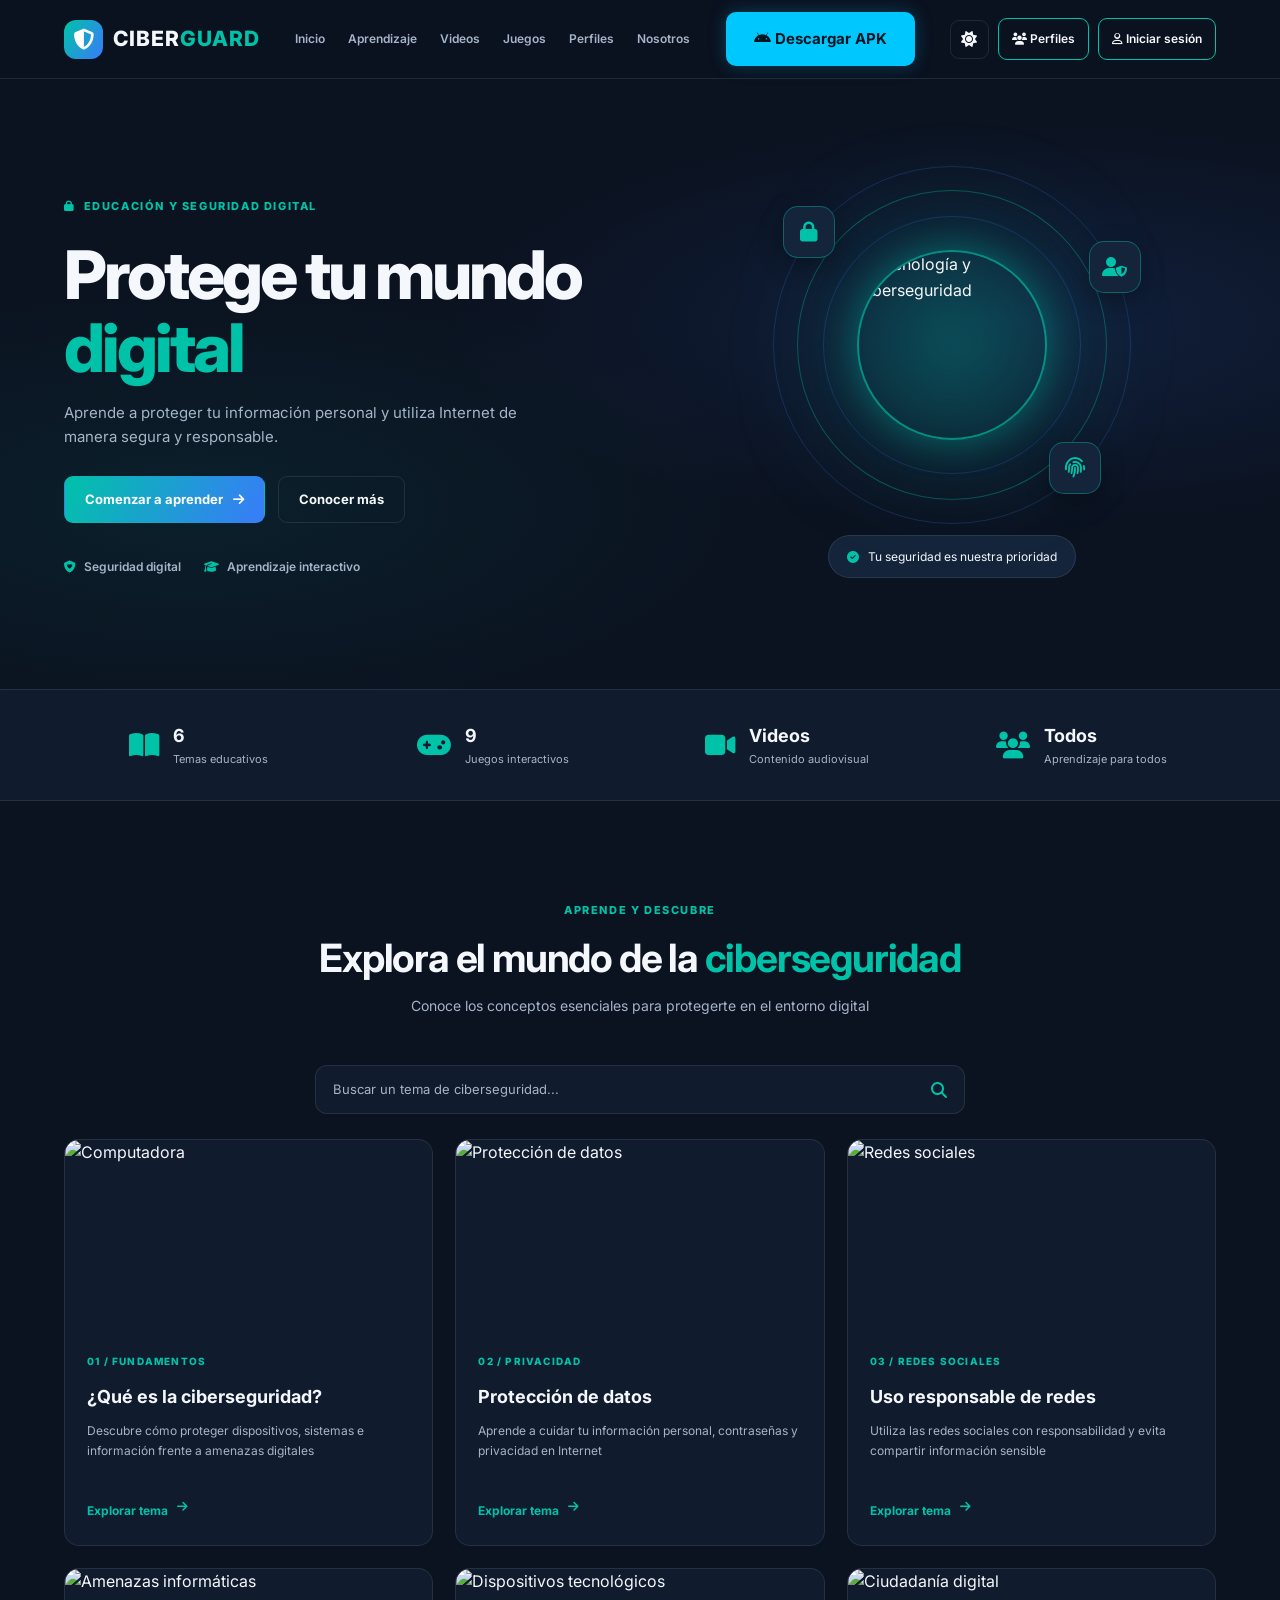
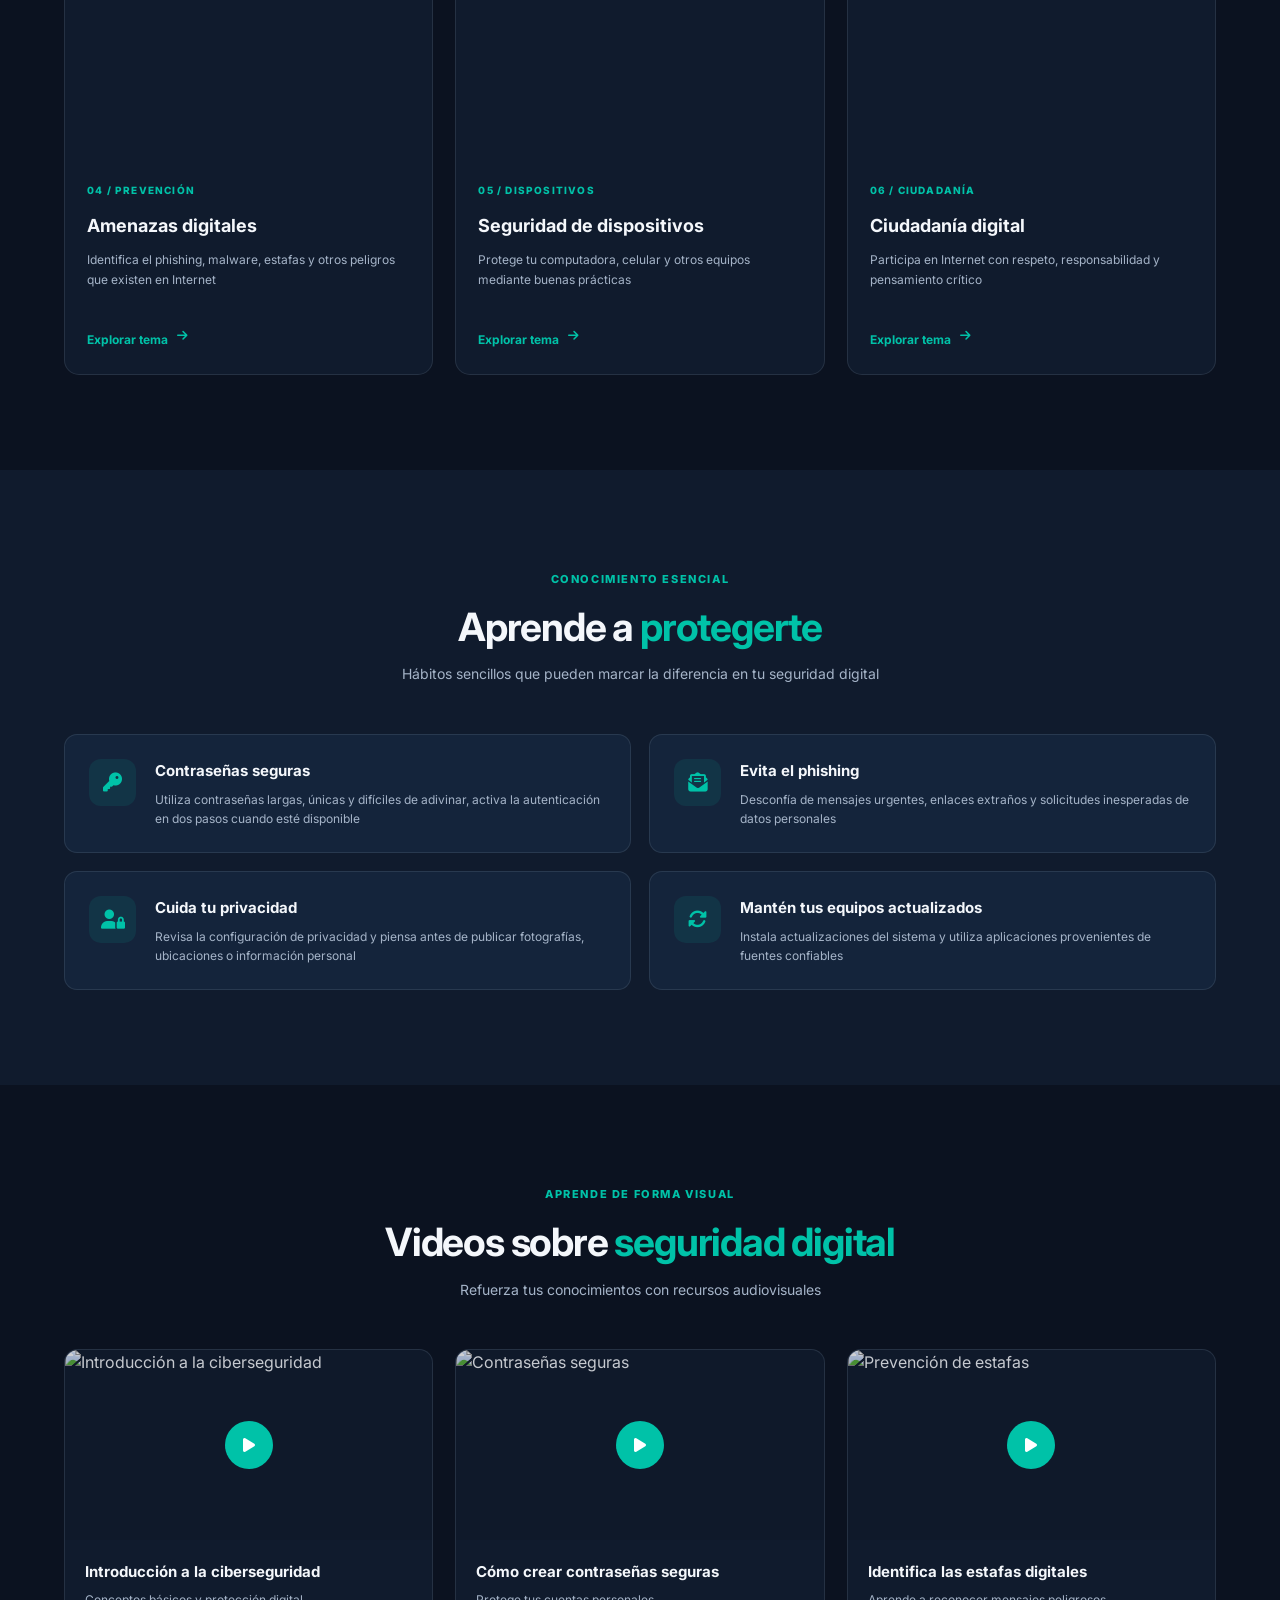
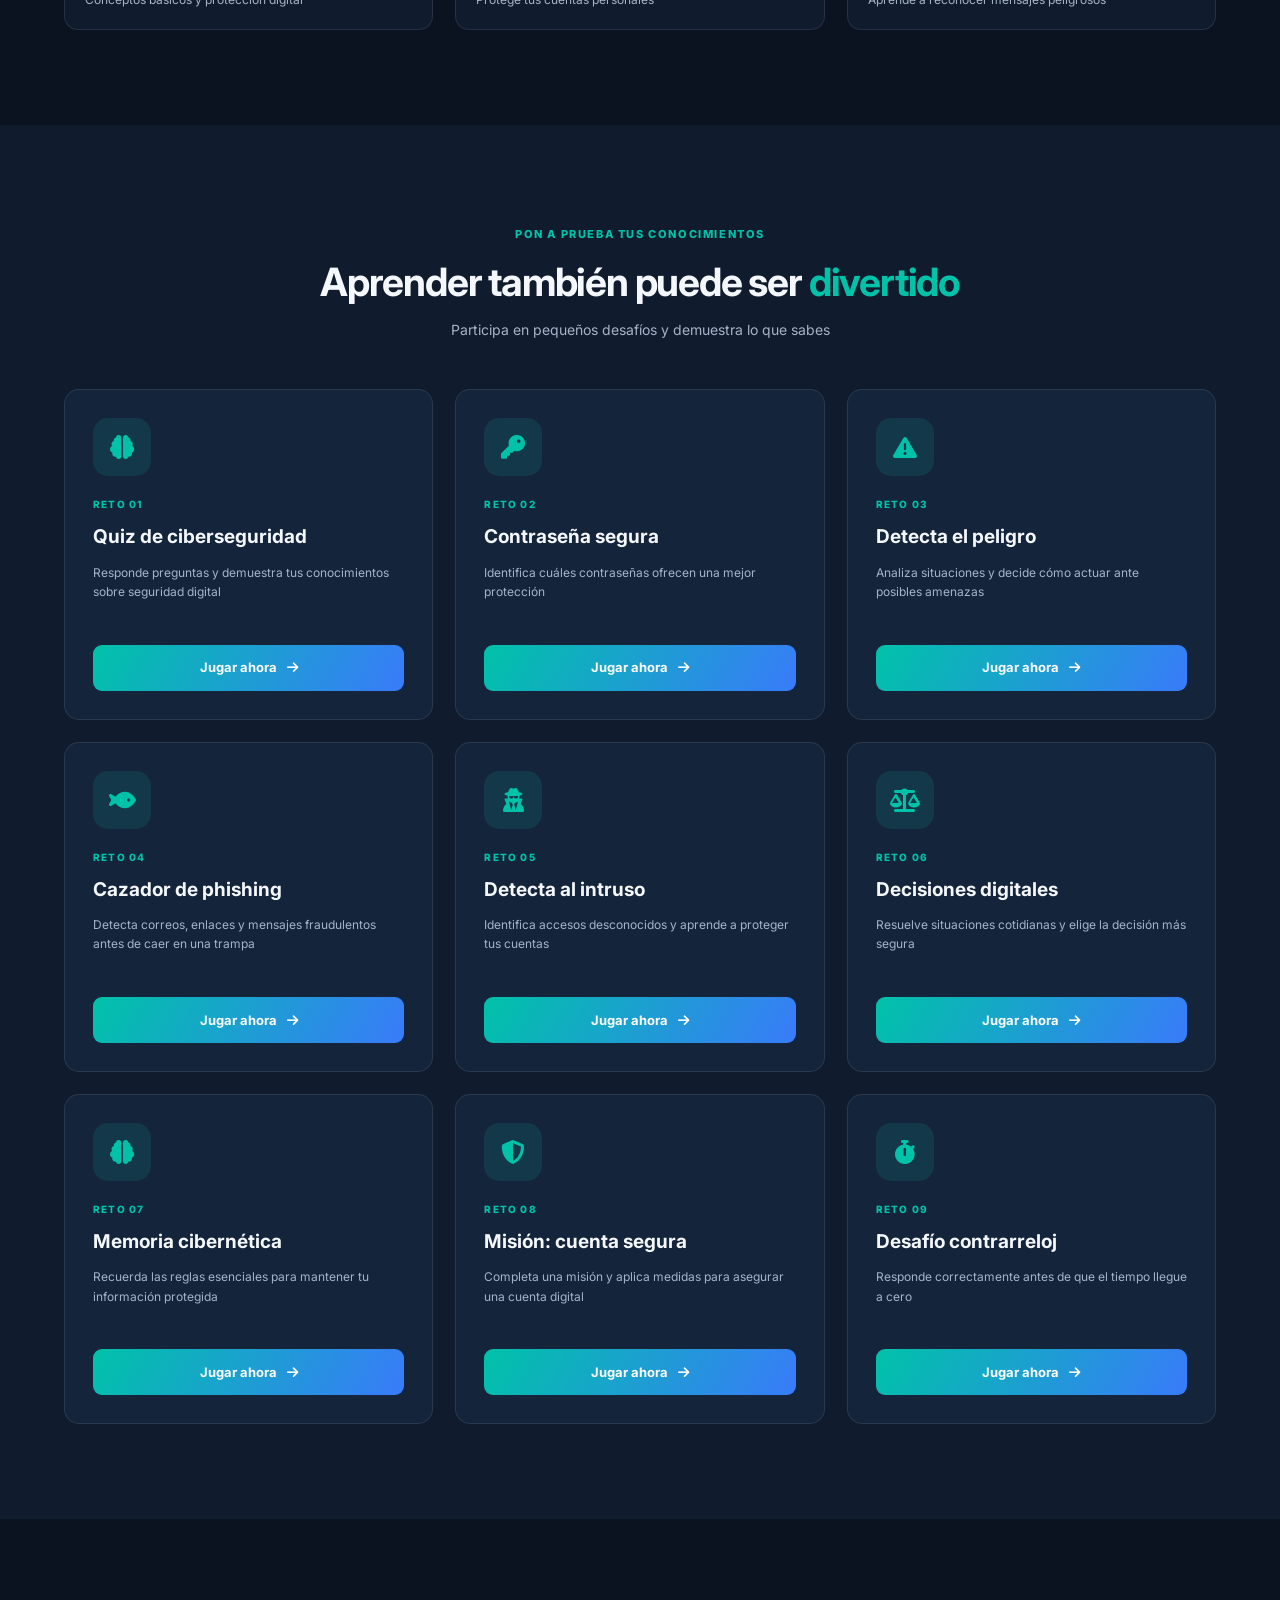
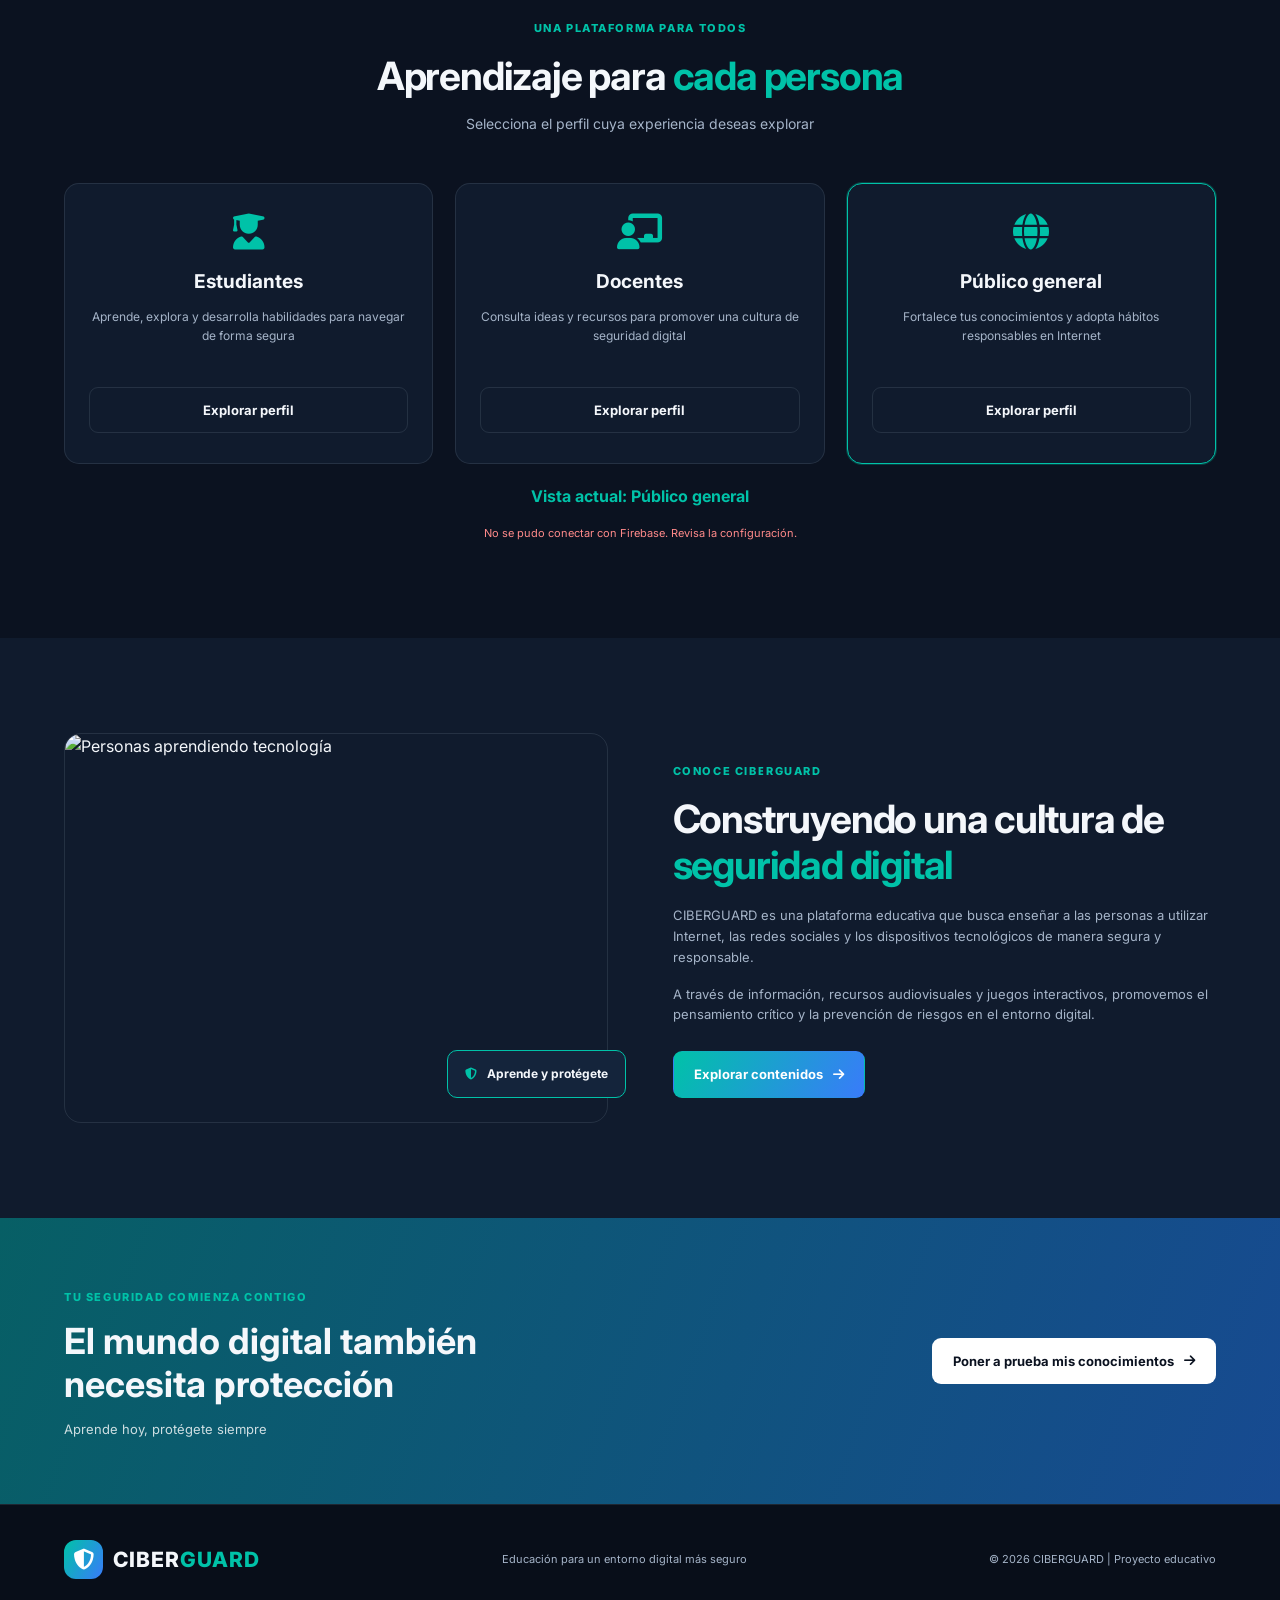
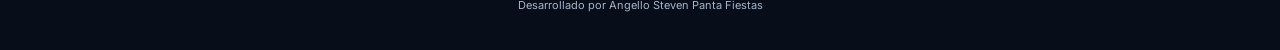
==== commit d5ec7c81: "Add files via upload" ====
--- a/index.html
+++ b/index.html
@@ -1,2492 +1,1245 @@
-<!DOCTYPE html>
-
+﻿<!DOCTYPE html>
 <html lang="es">
-
 <head>
-
+    <meta name="google-site-verification" content="bv-_2qxWFktaM33EGEuSm8FVxV_IzzrD5cijWr0q4n0" />
     <link rel="manifest" href="./manifest.json">
-
 <meta name="theme-color" content="#0B1220">
-
 <meta name="apple-mobile-web-app-capable" content="yes">
-
     <meta charset="UTF-8">
-
     <meta name="viewport" content="width=device-width, initial-scale=1.0">
-
-    <meta name="description" content="CIBERGUARD, aprende ciberseguridad y protege tu mundo digital">
-
- 
-
-    <title>CIBERGUARD | Seguridad Digital</title>
-
- 
+    <meta name="description" content="CIBERGUARD es una aplicación de ciberseguridad para aprender seguridad digital, identificar amenazas en internet y proteger tu información personal.">
+
+    <title>CIBERGUARD - Aplicación de Ciberseguridad y Protección Digital</title>
 
     <!-- FUENTES E ICONOS -->
-
     <link rel="preconnect" href="https://fonts.googleapis.com">
-
     <link rel="preconnect" href="https://fonts.gstatic.com" crossorigin>
 
- 
-
     <link href="https://fonts.googleapis.com/css2?family=Inter:wght@400;500;600;700;800&display=swap" rel="stylesheet">
 
- 
-
     <link rel="stylesheet" href="https://cdnjs.cloudflare.com/ajax/libs/font-awesome/6.5.2/css/all.min.css">
 
- 
-
     <!-- ESTILOS -->
-
     <link rel="stylesheet" href="styles.css">
-
 </head>
 
- 
-
 <body>
 
- 
-
-    <!-- ================================================== -->
-
+    <!-- ================================================== -->
     <!-- 1. NAVEGACIÓN -->
-
-    <!-- ================================================== -->
-
- 
+    <!-- ================================================== -->
 
     <header class="header">
-
         <nav class="navbar container">
 
-            <div class="mobile-header-top">
-
-                <a href="#inicio" class="logo">
-
-                    <span class="logo-icon"><i class="fa-solid fa-shield-halved"></i></span>
-
-                    <span>CIBER<span>GUARD</span></span>
-
+            <a href="#inicio" class="logo">
+                <span class="logo-icon">
+                    <i class="fa-solid fa-shield-halved"></i>
+                </span>
+                <span>CIBER<span>GUARD</span></span>
+            </a>
+
+            <button class="menu-toggle" id="menuToggle" aria-label="Abrir menú">
+                <i class="fa-solid fa-bars"></i>
+            </button>
+
+            <div class="nav-links" id="navLinks">
+                <a href="#inicio">Inicio</a>
+                <a href="#aprendizaje">Aprendizaje</a>
+                <a href="#videos">Videos</a>
+                <a href="#juegos">Juegos</a>
+                <a href="#perfiles">Perfiles</a>
+                <a href="#nosotros">Nosotros</a>
+            </div>
+
+            <a href="https://github.com/angello-0610-glitch/CIBERGUARD/releases/download/v1.0.0/app-debug.apk"
+   class="download-button">
+    <i class="fa-brands fa-android"></i> Descargar APK
+</a>
+
+            <div class="account-actions">
+
+                <button class="theme-toggle" id="themeToggle" aria-label="Cambiar tema">
+                    <i class="fa-solid fa-sun"></i>
+                </button>
+
+                <button class="profile-button" id="openProfile">
+                    <i class="fa-solid fa-users"></i>
+                    Perfiles
+                </button>
+
+                <button class="profile-button" id="loginButton">
+                    <i class="fa-regular fa-user"></i>
+                    Iniciar sesión
+                </button>
+
+                <button class="account-avatar-button" id="accountMenuButton" hidden
+                    aria-label="Abrir menú de cuenta" aria-expanded="false">
+                    <img id="headerAvatarImage" src="" alt="Foto de perfil" hidden>
+                    <span id="headerAvatarFallback">
+                        <i class="fa-solid fa-user"></i>
+                    </span>
+                </button>
+
+                <div class="account-dropdown" id="accountDropdown" hidden>
+
+                    <div class="account-dropdown-header">
+                        <strong id="menuAccountName">Mi cuenta</strong>
+                        <span id="menuAccountEmail">Usuario de CIBERGUARD</span>
+                    </div>
+
+                    <button type="button" id="openAvatarSettings">
+                        <i class="fa-solid fa-camera"></i>
+                        Cambiar foto de perfil
+                    </button>
+
+                    <button type="button" id="menuThemeButton">
+                        <i class="fa-solid fa-palette"></i>
+                        Cambiar tema de fondo
+                    </button>
+
+                    <button type="button" id="openAccountDetails">
+                        <i class="fa-solid fa-user-gear"></i>
+                        Datos de mi cuenta
+                    </button>
+
+                    <button type="button" id="openExperienceSettings">
+                        <i class="fa-solid fa-sliders"></i>
+                        Personalizar experiencia
+                    </button>
+
+                    <div class="account-dropdown-divider"></div>
+
+                    <button type="button" id="logoutMenuButton" class="logout-menu-button">
+                        <i class="fa-solid fa-right-from-bracket"></i>
+                        Cerrar sesión
+                    </button>
+
+                </div>
+
+            </div>
+        </nav>
+    </header>
+
+
+    <main>
+
+        <!-- ================================================== -->
+        <!-- 2. PORTADA -->
+        <!-- ================================================== -->
+
+        <section class="hero" id="inicio">
+
+            <div class="container hero-content">
+
+                <div class="hero-text">
+
+                    <span class="section-tag">
+                        <i class="fa-solid fa-lock"></i>
+                        EDUCACIÓN Y SEGURIDAD DIGITAL
+                    </span>
+
+                    <h1>
+                        Protege tu mundo <span>digital</span>
+                    </h1>
+
+                    <p>
+                        Aprende a navegar de forma segura, reconoce las amenazas
+                        digitales y conviértete en un ciudadano responsable en Internet.
+                    </p>
+
+                    <div class="hero-buttons">
+
+                        <a href="#aprendizaje" class="btn btn-primary">
+                            Comenzar a aprender
+                            <i class="fa-solid fa-arrow-right"></i>
+                        </a>
+
+                        <a href="#nosotros" class="btn btn-outline">
+                            Conocer más
+                        </a>
+
+                    </div>
+
+                    <div class="hero-features">
+
+                        <div>
+                            <i class="fa-solid fa-shield-heart"></i>
+                            Seguridad digital
+                        </div>
+
+                        <div>
+                            <i class="fa-solid fa-graduation-cap"></i>
+                            Aprendizaje interactivo
+                        </div>
+
+                    </div>
+
+                </div>
+
+                <div class="hero-visual">
+
+                    <div class="security-circle">
+
+                        <div class="security-glow"></div>
+
+                        <img
+                            src="https://images.unsplash.com/photo-1550751827-4bd374c3f58b?w=700"
+                            alt="Tecnología y ciberseguridad"
+                            class="main-shield"
+                        >
+
+                        <div class="floating-icon icon-one">
+                            <i class="fa-solid fa-lock"></i>
+                        </div>
+
+                        <div class="floating-icon icon-two">
+                            <i class="fa-solid fa-user-shield"></i>
+                        </div>
+
+                        <div class="floating-icon icon-three">
+                            <i class="fa-solid fa-fingerprint"></i>
+                        </div>
+
+                    </div>
+
+                    <div class="security-message">
+                        <i class="fa-solid fa-circle-check"></i>
+                        Tu seguridad es nuestra prioridad
+                    </div>
+
+                </div>
+
+            </div>
+
+        </section>
+
+
+        <!-- ================================================== -->
+        <!-- 3. ESTADÍSTICAS -->
+        <!-- ================================================== -->
+
+        <section class="stats-section">
+
+            <div class="container stats-grid">
+
+                <div class="stat-item">
+                    <i class="fa-solid fa-book-open"></i>
+                    <div>
+                        <h3>6</h3>
+                        <p>Temas educativos</p>
+                    </div>
+                </div>
+
+                <div class="stat-item">
+                    <i class="fa-solid fa-gamepad"></i>
+                    <div>
+                        <h3>9</h3>
+                        <p>Juegos interactivos</p>
+                    </div>
+                </div>
+
+                <div class="stat-item">
+                    <i class="fa-solid fa-video"></i>
+                    <div>
+                        <h3>Videos</h3>
+                        <p>Contenido audiovisual</p>
+                    </div>
+                </div>
+
+                <div class="stat-item">
+                    <i class="fa-solid fa-users"></i>
+                    <div>
+                        <h3>Todos</h3>
+                        <p>Aprendizaje para todos</p>
+                    </div>
+                </div>
+
+            </div>
+
+        </section>
+
+
+        <!-- ================================================== -->
+        <!-- 4. APRENDIZAJE -->
+        <!-- ================================================== -->
+
+        <section class="section" id="aprendizaje">
+
+            <div class="container">
+
+                <div class="section-heading">
+
+                    <span class="section-tag">APRENDE Y DESCUBRE</span>
+
+                    <h2>
+                        Explora el mundo de la <span>ciberseguridad</span>
+                    </h2>
+
+                    <p>
+                        Conoce los conceptos esenciales para protegerte
+                        en el entorno digital
+                    </p>
+
+                </div>
+
+                <div class="search-row">
+
+                    <input
+                        id="contentSearch"
+                        type="search"
+                        placeholder="Buscar un tema de ciberseguridad..."
+                        aria-label="Buscar temas"
+                    >
+
+                    <i class="fa-solid fa-magnifying-glass"></i>
+
+                </div>
+
+                <p id="searchEmpty" class="search-empty" hidden>
+                    No se encontraron temas con esa búsqueda
+                </p>
+
+                <div class="learning-grid">
+
+                    <article class="learning-card">
+                        <img src="https://images.unsplash.com/photo-1516321318423-f06f85e504b3?w=700" alt="Computadora">
+
+                        <div class="card-content">
+                            <span class="card-number">01 / FUNDAMENTOS</span>
+                            <h3>¿Qué es la ciberseguridad?</h3>
+                            <p>Descubre cómo proteger dispositivos, sistemas e información frente a amenazas digitales</p>
+                            <a href="#contenido">Explorar tema <i class="fa-solid fa-arrow-right"></i></a>
+                        </div>
+                    </article>
+
+                    <article class="learning-card">
+                        <img src="https://images.unsplash.com/photo-1563013544-824ae1b704d3?w=700" alt="Protección de datos">
+
+                        <div class="card-content">
+                            <span class="card-number">02 / PRIVACIDAD</span>
+                            <h3>Protección de datos</h3>
+                            <p>Aprende a cuidar tu información personal, contraseñas y privacidad en Internet</p>
+                            <a href="#contenido">Explorar tema <i class="fa-solid fa-arrow-right"></i></a>
+                        </div>
+                    </article>
+
+                    <article class="learning-card">
+                        <img src="https://images.unsplash.com/photo-1611162616305-c69b3fa7fbe0?w=700" alt="Redes sociales">
+
+                        <div class="card-content">
+                            <span class="card-number">03 / REDES SOCIALES</span>
+                            <h3>Uso responsable de redes</h3>
+                            <p>Utiliza las redes sociales con responsabilidad y evita compartir información sensible</p>
+                            <a href="#contenido">Explorar tema <i class="fa-solid fa-arrow-right"></i></a>
+                        </div>
+                    </article>
+
+                    <article class="learning-card">
+                        <img src="https://images.unsplash.com/photo-1510511459019-5dda7724fd87?w=700" alt="Amenazas informáticas">
+
+                        <div class="card-content">
+                            <span class="card-number">04 / PREVENCIÓN</span>
+                            <h3>Amenazas digitales</h3>
+                            <p>Identifica el phishing, malware, estafas y otros peligros que existen en Internet</p>
+                            <a href="#contenido">Explorar tema <i class="fa-solid fa-arrow-right"></i></a>
+                        </div>
+                    </article>
+
+                    <article class="learning-card">
+                        <img src="https://images.unsplash.com/photo-1496181133206-80ce9b88a853?w=700" alt="Dispositivos tecnológicos">
+
+                        <div class="card-content">
+                            <span class="card-number">05 / DISPOSITIVOS</span>
+                            <h3>Seguridad de dispositivos</h3>
+                            <p>Protege tu computadora, celular y otros equipos mediante buenas prácticas</p>
+                            <a href="#contenido">Explorar tema <i class="fa-solid fa-arrow-right"></i></a>
+                        </div>
+                    </article>
+
+                    <article class="learning-card">
+                        <img src="https://images.unsplash.com/photo-1521737711867-e3b97375f902?w=700" alt="Ciudadanía digital">
+
+                        <div class="card-content">
+                            <span class="card-number">06 / CIUDADANÍA</span>
+                            <h3>Ciudadanía digital</h3>
+                            <p>Participa en Internet con respeto, responsabilidad y pensamiento crítico</p>
+                            <a href="#contenido">Explorar tema <i class="fa-solid fa-arrow-right"></i></a>
+                        </div>
+                    </article>
+
+                </div>
+
+            </div>
+
+        </section>
+
+
+        <!-- ================================================== -->
+        <!-- 5. CONTENIDO EDUCATIVO -->
+        <!-- ================================================== -->
+
+        <section class="section content-section" id="contenido">
+
+            <div class="container">
+
+                <div class="section-heading">
+
+                    <span class="section-tag">CONOCIMIENTO ESENCIAL</span>
+
+                    <h2>
+                        Aprende a <span>protegerte</span>
+                    </h2>
+
+                    <p>
+                        Hábitos sencillos que pueden marcar la diferencia
+                        en tu seguridad digital
+                    </p>
+
+                </div>
+
+                <div class="content-grid">
+
+                    <div class="content-item">
+                        <div class="content-icon">
+                            <i class="fa-solid fa-key"></i>
+                        </div>
+                        <div>
+                            <h3>Contraseñas seguras</h3>
+                            <p>Utiliza contraseñas largas, únicas y difíciles de adivinar, activa la autenticación en dos pasos cuando esté disponible</p>
+                        </div>
+                    </div>
+
+                    <div class="content-item">
+                        <div class="content-icon">
+                            <i class="fa-solid fa-envelope-open-text"></i>
+                        </div>
+                        <div>
+                            <h3>Evita el phishing</h3>
+                            <p>Desconfía de mensajes urgentes, enlaces extraños y solicitudes inesperadas de datos personales</p>
+                        </div>
+                    </div>
+
+                    <div class="content-item">
+                        <div class="content-icon">
+                            <i class="fa-solid fa-user-lock"></i>
+                        </div>
+                        <div>
+                            <h3>Cuida tu privacidad</h3>
+                            <p>Revisa la configuración de privacidad y piensa antes de publicar fotografías, ubicaciones o información personal</p>
+                        </div>
+                    </div>
+
+                    <div class="content-item">
+                        <div class="content-icon">
+                            <i class="fa-solid fa-rotate"></i>
+                        </div>
+                        <div>
+                            <h3>Mantén tus equipos actualizados</h3>
+                            <p>Instala actualizaciones del sistema y utiliza aplicaciones provenientes de fuentes confiables</p>
+                        </div>
+                    </div>
+
+                </div>
+
+            </div>
+
+        </section>
+
+
+        <!-- ================================================== -->
+        <!-- 6. VIDEOS -->
+        <!-- ================================================== -->
+
+        <section class="section" id="videos">
+
+            <div class="container">
+
+                <div class="section-heading">
+                    <span class="section-tag">APRENDE DE FORMA VISUAL</span>
+                    <h2>Videos sobre <span>seguridad digital</span></h2>
+                    <p>Refuerza tus conocimientos con recursos audiovisuales</p>
+                </div>
+
+                <div class="video-grid">
+
+                    <a class="video-card" href="https://www.youtube.com/results?search_query=que+es+la+ciberseguridad+para+estudiantes" target="_blank" rel="noopener noreferrer">
+                        <div class="video-image">
+                            <img src="https://images.unsplash.com/photo-1550751827-4bd374c3f58b?w=700" alt="Introducción a la ciberseguridad">
+                            <span><i class="fa-solid fa-play"></i></span>
+                        </div>
+                        <div class="video-info">
+                            <h3>Introducción a la ciberseguridad</h3>
+                            <p>Conceptos básicos y protección digital</p>
+                        </div>
+                    </a>
+
+                    <a class="video-card" href="https://www.youtube.com/results?search_query=como+crear+contrase%C3%B1as+seguras" target="_blank" rel="noopener noreferrer">
+                        <div class="video-image">
+                            <img src="https://images.unsplash.com/photo-1614064641938-3bbee52942c7?w=700" alt="Contraseñas seguras">
+                            <span><i class="fa-solid fa-play"></i></span>
+                        </div>
+                        <div class="video-info">
+                            <h3>Cómo crear contraseñas seguras</h3>
+                            <p>Protege tus cuentas personales</p>
+                        </div>
+                    </a>
+
+                    <a class="video-card" href="https://www.youtube.com/results?search_query=como+identificar+phishing+estafas+digitales" target="_blank" rel="noopener noreferrer">
+                        <div class="video-image">
+                            <img src="https://images.unsplash.com/photo-1563013544-824ae1b704d3?w=700" alt="Prevención de estafas">
+                            <span><i class="fa-solid fa-play"></i></span>
+                        </div>
+                        <div class="video-info">
+                            <h3>Identifica las estafas digitales</h3>
+                            <p>Aprende a reconocer mensajes peligrosos</p>
+                        </div>
+                    </a>
+
+                </div>
+
+            </div>
+
+        </section>
+
+
+        <!-- ================================================== -->
+        <!-- 7. JUEGOS -->
+        <!-- ================================================== -->
+
+        <section class="section games-section" id="juegos">
+
+            <div class="container">
+
+                <div class="section-heading">
+                    <span class="section-tag">PON A PRUEBA TUS CONOCIMIENTOS</span>
+                    <h2>Aprender también puede ser <span>divertido</span></h2>
+                    <p>Participa en pequeños desafíos y demuestra lo que sabes</p>
+                </div>
+
+                <div class="games-grid">
+
+                    <!-- JUEGO 1 -->
+                    <article class="game-card">
+                        <div class="game-icon">
+                            <i class="fa-solid fa-brain"></i>
+                        </div>
+                        <span class="game-label">RETO 01</span>
+                        <h3>Quiz de ciberseguridad</h3>
+                        <p>Responde preguntas y demuestra tus conocimientos sobre seguridad digital</p>
+                        <button class="btn btn-primary game-start" data-game="quiz">
+                            Jugar ahora <i class="fa-solid fa-arrow-right"></i>
+                        </button>
+                    </article>
+
+                    <!-- JUEGO 2 -->
+                    <article class="game-card">
+                        <div class="game-icon">
+                            <i class="fa-solid fa-key"></i>
+                        </div>
+                        <span class="game-label">RETO 02</span>
+                        <h3>Contraseña segura</h3>
+                        <p>Identifica cuáles contraseñas ofrecen una mejor protección</p>
+                        <button class="btn btn-primary game-start" data-game="password">
+                            Jugar ahora <i class="fa-solid fa-arrow-right"></i>
+                        </button>
+                    </article>
+
+                    <!-- JUEGO 3 -->
+                    <article class="game-card">
+                        <div class="game-icon">
+                            <i class="fa-solid fa-triangle-exclamation"></i>
+                        </div>
+                        <span class="game-label">RETO 03</span>
+                        <h3>Detecta el peligro</h3>
+                        <p>Analiza situaciones y decide cómo actuar ante posibles amenazas</p>
+                        <button class="btn btn-primary game-start" data-game="danger">
+                            Jugar ahora <i class="fa-solid fa-arrow-right"></i>
+                        </button>
+                    </article>
+
+                    <!-- JUEGO 4 -->
+                    <article class="game-card">
+                        <div class="game-icon">
+                            <i class="fa-solid fa-fish"></i>
+                        </div>
+                        <span class="game-label">RETO 04</span>
+                        <h3>Cazador de phishing</h3>
+                        <p>Detecta correos, enlaces y mensajes fraudulentos antes de caer en una trampa</p>
+                        <button class="btn btn-primary game-start" data-game="phishing">
+                            Jugar ahora <i class="fa-solid fa-arrow-right"></i>
+                        </button>
+                    </article>
+
+                    <!-- JUEGO 5 -->
+                    <article class="game-card">
+                        <div class="game-icon">
+                            <i class="fa-solid fa-user-secret"></i>
+                        </div>
+                        <span class="game-label">RETO 05</span>
+                        <h3>Detecta al intruso</h3>
+                        <p>Identifica accesos desconocidos y aprende a proteger tus cuentas</p>
+                        <button class="btn btn-primary game-start" data-game="intruder">
+                            Jugar ahora <i class="fa-solid fa-arrow-right"></i>
+                        </button>
+                    </article>
+
+                    <!-- JUEGO 6 -->
+                    <article class="game-card">
+                        <div class="game-icon">
+                            <i class="fa-solid fa-scale-balanced"></i>
+                        </div>
+                        <span class="game-label">RETO 06</span>
+                        <h3>Decisiones digitales</h3>
+                        <p>Resuelve situaciones cotidianas y elige la decisión más segura</p>
+                        <button class="btn btn-primary game-start" data-game="decisions">
+                            Jugar ahora <i class="fa-solid fa-arrow-right"></i>
+                        </button>
+                    </article>
+
+                    <!-- JUEGO 7 -->
+                    <article class="game-card">
+                        <div class="game-icon">
+                            <i class="fa-solid fa-brain"></i>
+                        </div>
+                        <span class="game-label">RETO 07</span>
+                        <h3>Memoria cibernética</h3>
+                        <p>Recuerda las reglas esenciales para mantener tu información protegida</p>
+                        <button class="btn btn-primary game-start" data-game="memory">
+                            Jugar ahora <i class="fa-solid fa-arrow-right"></i>
+                        </button>
+                    </article>
+
+                    <!-- JUEGO 8 -->
+                    <article class="game-card">
+                        <div class="game-icon">
+                            <i class="fa-solid fa-shield-halved"></i>
+                        </div>
+                        <span class="game-label">RETO 08</span>
+                        <h3>Misión: cuenta segura</h3>
+                        <p>Completa una misión y aplica medidas para asegurar una cuenta digital</p>
+                        <button class="btn btn-primary game-start" data-game="mission">
+                            Jugar ahora <i class="fa-solid fa-arrow-right"></i>
+                        </button>
+                    </article>
+
+                    <!-- JUEGO 9 -->
+                    <article class="game-card">
+                        <div class="game-icon">
+                            <i class="fa-solid fa-stopwatch"></i>
+                        </div>
+                        <span class="game-label">RETO 09</span>
+                        <h3>Desafío contrarreloj</h3>
+                        <p>Responde correctamente antes de que el tiempo llegue a cero</p>
+                        <button class="btn btn-primary game-start" data-game="speed">
+                            Jugar ahora <i class="fa-solid fa-arrow-right"></i>
+                        </button>
+                    </article>
+
+                </div>
+
+                <div class="game-area" id="gameArea" hidden>
+
+                    <div class="game-area-header">
+                        <h3 id="gameTitle">Desafío</h3>
+
+                        <button id="closeGame" class="close-button" aria-label="Cerrar juego">
+                            <i class="fa-solid fa-xmark"></i>
+                        </button>
+                    </div>
+
+                    <div id="gameContent"></div>
+
+                </div>
+
+            </div>
+
+        </section>
+
+
+        <!-- ================================================== -->
+        <!-- 8. PERFILES -->
+        <!-- ================================================== -->
+
+        <section class="section profiles-section" id="perfiles">
+
+            <div class="container">
+
+                <div class="section-heading">
+                    <span class="section-tag">UNA PLATAFORMA PARA TODOS</span>
+                    <h2>Aprendizaje para <span>cada persona</span></h2>
+                    <p>Selecciona el perfil cuya experiencia deseas explorar</p>
+                </div>
+
+                <div class="profiles-grid">
+
+                    <article class="profile-card">
+                        <i class="fa-solid fa-user-graduate"></i>
+                        <h3>Estudiantes</h3>
+                        <p>Aprende, explora y desarrolla habilidades para navegar de forma segura</p>
+                        <button class="btn btn-outline profile-select" data-profile="Estudiante">
+                            Explorar perfil
+                        </button>
+                    </article>
+
+                    <article class="profile-card">
+                        <i class="fa-solid fa-chalkboard-user"></i>
+                        <h3>Docentes</h3>
+                        <p>Consulta ideas y recursos para promover una cultura de seguridad digital</p>
+                        <button class="btn btn-outline profile-select" data-profile="Docente">
+                            Explorar perfil
+                        </button>
+                    </article>
+
+                    <article class="profile-card">
+                        <i class="fa-solid fa-globe"></i>
+                        <h3>Público general</h3>
+                        <p>Fortalece tus conocimientos y adopta hábitos responsables en Internet</p>
+                        <button class="btn btn-outline profile-select" data-profile="Público general">
+                            Explorar perfil
+                        </button>
+                    </article>
+
+                </div>
+
+                <p id="profileViewStatus" class="profile-result" style="text-align:center;margin-top:20px"></p>
+
+                <div class="user-dashboard" id="userDashboard" hidden>
+
+                    <h3>Mi progreso en CIBERGUARD</h3>
+
+                    <p id="accountEmail">No has iniciado sesión</p>
+
+                    <div class="dashboard-stats">
+
+                        <div class="dashboard-stat">
+                            <strong id="dashboardName">Usuario</strong>
+                            <span>Cuenta</span>
+                        </div>
+
+                        <div class="dashboard-stat">
+                            <strong id="dashboardRole">Perfil</strong>
+                            <span>Tipo de perfil</span>
+                        </div>
+
+                        <div class="dashboard-stat">
+                            <strong id="dashboardXp">0</strong>
+                            <span>Puntos XP</span>
+                        </div>
+
+                        <div class="dashboard-stat">
+                            <strong id="dashboardCompleted">0</strong>
+                            <span>Retos completados</span>
+                        </div>
+
+                    </div>
+
+                    <button class="btn btn-outline" id="logoutButton">
+                        Cerrar sesión
+                    </button>
+
+                </div>
+
+                <p id="accountStatus" class="auth-note" style="text-align:center;margin-top:15px">
+                    Firebase se está iniciando...
+                </p>
+
+            </div>
+
+        </section>
+
+
+        <!-- ================================================== -->
+        <!-- 9. NOSOTROS -->
+        <!-- ================================================== -->
+
+        <section class="section about-section" id="nosotros">
+
+            <div class="container about-content">
+
+                <div class="about-image">
+
+                    <img
+                        src="https://images.unsplash.com/photo-1531482615713-2afd69097998?w=900"
+                        alt="Personas aprendiendo tecnología"
+                    >
+
+                    <div class="about-badge">
+                        <i class="fa-solid fa-shield-halved"></i>
+                        Aprende y protégete
+                    </div>
+
+                </div>
+
+                <div class="about-text">
+
+                    <span class="section-tag">CONOCE CIBERGUARD</span>
+
+                    <h2>
+                        Construyendo una cultura de <span>seguridad digital</span>
+                    </h2>
+
+                    <p>
+                        CIBERGUARD es una plataforma educativa que busca enseñar
+                        a las personas a utilizar Internet, las redes sociales y
+                        los dispositivos tecnológicos de manera segura y responsable.
+                    </p>
+
+                    <p>
+                        A través de información, recursos audiovisuales y juegos
+                        interactivos, promovemos el pensamiento crítico y la prevención
+                        de riesgos en el entorno digital.
+                    </p>
+
+                    <a href="#aprendizaje" class="btn btn-primary">
+                        Explorar contenidos
+                        <i class="fa-solid fa-arrow-right"></i>
+                    </a>
+
+                </div>
+
+            </div>
+
+        </section>
+
+
+        <!-- ================================================== -->
+        <!-- 10. LLAMADO A LA ACCIÓN -->
+        <!-- ================================================== -->
+
+        <section class="cta-section">
+
+            <div class="container cta-content">
+
+                <div>
+                    <span class="section-tag">TU SEGURIDAD COMIENZA CONTIGO</span>
+                    <h2>El mundo digital también necesita protección</h2>
+                    <p>Aprende hoy, protégete siempre</p>
+                </div>
+
+                <a href="#juegos" class="btn btn-light">
+                    Poner a prueba mis conocimientos
+                    <i class="fa-solid fa-arrow-right"></i>
                 </a>
 
-                <button class="menu-toggle" id="menuToggle" aria-label="Abrir menú" aria-expanded="false" aria-controls="navLinks">
-
-                    <i class="fa-solid fa-bars"></i>
-
-                </button>
-
-            </div>
-
- 
-
-            <div class="nav-links" id="navLinks">
-
-                <div class="sidebar-controls">
-
-                    <a href="https://github.com/angello-0610-glitch/CIBERGUARD/releases/download/v1.0.0/app-debug.apk" class="download-button">
-
-                        <i class="fa-brands fa-android"></i> Descargar APK
-
-                    </a>
-
-                    <div class="account-actions">
-
-                        <button class="theme-toggle" id="themeToggle" aria-label="Cambiar tema"><i class="fa-solid fa-sun"></i></button>
-
-                        <button class="profile-button" id="openProfile"><i class="fa-solid fa-users"></i> Perfiles</button>
-
-                        <button class="profile-button" id="loginButton"><i class="fa-regular fa-user"></i> Iniciar sesión</button>
-
-                        <button class="account-avatar-button" id="accountMenuButton" hidden aria-label="Abrir menú de cuenta" aria-expanded="false">
-
-                            <img id="headerAvatarImage" src="" alt="Foto de perfil" hidden>
-
-                            <span id="headerAvatarFallback"><i class="fa-solid fa-user"></i></span>
-
-                        </button>
-
-                        <div class="account-dropdown" id="accountDropdown" hidden>
-
-                            <div class="account-dropdown-header"><strong id="menuAccountName">Mi cuenta</strong><span id="menuAccountEmail">Usuario de CIBERGUARD</span></div>
-
-                            <button type="button" id="openAvatarSettings"><i class="fa-solid fa-camera"></i> Cambiar foto de perfil</button>
-
-                            <button type="button" id="menuThemeButton"><i class="fa-solid fa-palette"></i> Cambiar tema de fondo</button>
-
-                            <button type="button" id="openAccountDetails"><i class="fa-solid fa-user-gear"></i> Datos de mi cuenta</button>
-
-                            <button type="button" id="openExperienceSettings"><i class="fa-solid fa-sliders"></i> Personalizar experiencia</button>
-
-                            <div class="account-dropdown-divider"></div>
-
-                            <button type="button" id="logoutMenuButton" class="logout-menu-button"><i class="fa-solid fa-right-from-bracket"></i> Cerrar sesión</button>
-
-                        </div>
-
-                    </div>
-
-                </div>
-
- 
-
-                <div class="sidebar-navigation">
-
-                    <span class="sidebar-label">MENÚ PRINCIPAL</span>
-
-                    <a href="#inicio"><i class="fa-solid fa-house"></i><span>Inicio</span></a>
-
-                    <a href="#aprendizaje"><i class="fa-solid fa-book-open"></i><span>Aprendizaje</span></a>
-
-                    <a href="#videos"><i class="fa-solid fa-circle-play"></i><span>Videos</span></a>
-
-                    <a href="#juegos"><i class="fa-solid fa-gamepad"></i><span>Juegos</span></a>
-
-                    <a href="#perfiles"><i class="fa-solid fa-users"></i><span>Perfiles</span></a>
-
-                    <a href="#nosotros"><i class="fa-solid fa-circle-info"></i><span>Nosotros</span></a>
-
-                </div>
-
-            </div>
-
-        </nav>
-
-    </header>
-
- 
-
- 
-
- 
-
-    <main>
-
- 
-
-        <!-- ================================================== -->
-
-        <!-- 2. PORTADA -->
-
-        <!-- ================================================== -->
-
- 
-
-        <section class="hero" id="inicio">
-
- 
-
-            <div class="container hero-content">
-
- 
-
-                <div class="hero-text">
-
- 
-
-                    <span class="section-tag">
-
-                        <i class="fa-solid fa-lock"></i>
-
-                        EDUCACIÓN Y SEGURIDAD DIGITAL
-
+            </div>
+
+        </section>
+
+    </main>
+
+
+    <!-- ================================================== -->
+    <!-- 11. PIE DE PÁGINA -->
+    <!-- ================================================== -->
+
+    <footer class="footer">
+
+        <div class="container footer-content">
+
+            <a href="#inicio" class="logo">
+                <span class="logo-icon">
+                    <i class="fa-solid fa-shield-halved"></i>
+                </span>
+                <span>CIBER<span>GUARD</span></span>
+            </a>
+
+            <p>Educación para un entorno digital más seguro</p>
+
+            <span>© 2026 CIBERGUARD | Proyecto educativo</span>
+
+            <p class="footer-credit">
+                Desarrollado por Angello Steven Panta Fiestas
+            </p>
+
+        </div>
+
+    </footer>
+
+
+    <!-- ================================================== -->
+    <!-- 12. MODAL DE INICIO DE SESIÓN Y REGISTRO -->
+    <!-- ================================================== -->
+
+    <div class="auth-modal" id="authModal" aria-hidden="true">
+
+        <div class="auth-box">
+
+            <button class="auth-close" id="closeAuth" aria-label="Cerrar">
+                &times;
+            </button>
+
+            <span class="section-tag">CUENTA CIBERGUARD</span>
+
+            <h2 id="authHeading">Iniciar sesión</h2>
+
+            <p>
+                Accede para guardar tu perfil y progreso en la plataforma
+            </p>
+
+            <form id="authForm">
+
+                <label for="authName" id="authNameLabel" hidden>
+                    Nombre completo
+                </label>
+
+                <input
+                    id="authName"
+                    type="text"
+                    placeholder="Nombre completo"
+                    autocomplete="name"
+                    hidden
+                >
+
+                <label for="authRole" id="authRoleLabel" hidden>
+                    Tipo de cuenta
+                </label>
+
+                <select id="authRole" hidden>
+                    <option value="estudiante">Estudiante</option>
+                    <option value="publico">Público general</option>
+                </select>
+
+                <label for="authEmail">
+                    Correo electrónico
+                </label>
+
+                <input
+                    id="authEmail"
+                    type="email"
+                    placeholder="correo@ejemplo.com"
+                    autocomplete="email"
+                    required
+                >
+
+                <label for="authPassword">
+                    Contraseña
+                </label>
+
+                <input
+                    id="authPassword"
+                    type="password"
+                    placeholder="Mínimo 6 caracteres"
+                    autocomplete="current-password"
+                    minlength="6"
+                    required
+                >
+
+                <button class="btn btn-primary" id="authSubmit" type="submit">
+                    Ingresar
+                </button>
+
+                <p class="auth-message" id="authMessage" role="status"></p>
+
+            </form>
+
+            <p class="auth-switch">
+
+                <span id="authModeText">
+                    ¿Aún no tienes una cuenta?
+                </span>
+
+                <button id="authModeSwitch" type="button">
+                    Regístrate
+                </button>
+
+            </p>
+
+            <p class="auth-note">
+                Las cuentas de docente deben ser habilitadas por el administrador,
+                no se pueden crear desde el registro público
+            </p>
+
+        </div>
+
+    </div>
+
+
+    <!-- ================================================== -->
+    <!-- 13. MODAL DE SELECCIÓN DE PERFILES -->
+    <!-- ================================================== -->
+
+    <div class="modal" id="profileModal" aria-hidden="true">
+
+        <div class="modal-box">
+
+            <button class="close-button" id="closeProfile" aria-label="Cerrar">
+                <i class="fa-solid fa-xmark"></i>
+            </button>
+
+            <div class="modal-icon">
+                <i class="fa-solid fa-user-shield"></i>
+            </div>
+
+            <h2>Selecciona una experiencia</h2>
+
+            <p>
+                Esta selección adapta la vista, no concede permisos de cuenta
+            </p>
+
+            <div class="profile-options">
+
+                <button class="profile-option" data-profile="Estudiante">
+                    <i class="fa-solid fa-user-graduate"></i>
+                    Estudiante
+                </button>
+
+                <button class="profile-option" data-profile="Docente">
+                    <i class="fa-solid fa-chalkboard-user"></i>
+                    Docente
+                </button>
+
+                <button class="profile-option" data-profile="Público general">
+                    <i class="fa-solid fa-globe"></i>
+                    Público general
+                </button>
+
+            </div>
+
+            <p class="profile-result" id="profileResult"></p>
+
+            <small>
+                Para guardar progreso y acceder a tu cuenta, inicia sesión
+            </small>
+
+        </div>
+
+    </div>
+
+
+    <!-- ================================================== -->
+    <!-- 14. MODAL DE INFORMACIÓN DE LOS TEMAS -->
+    <!-- ================================================== -->
+
+    <div id="topic-modal" class="topic-modal" aria-hidden="true">
+
+        <div class="topic-modal-content">
+
+            <button id="topic-close" class="topic-close" aria-label="Cerrar">
+                &times;
+            </button>
+
+            <div id="topic-content"></div>
+
+        </div>
+
+    </div>
+
+
+    <!-- ================================================== -->
+    <!-- 15.1. MODAL DE AVATARES Y FOTO DE PERFIL -->
+    <!-- ================================================== -->
+
+    <div class="modal" id="avatarModal" aria-hidden="true">
+
+        <div class="modal-box avatar-modal-box">
+
+            <button class="close-button" id="closeAvatarModal" aria-label="Cerrar">
+                <i class="fa-solid fa-xmark"></i>
+            </button>
+
+            <span class="section-tag">PERSONALIZA TU CUENTA</span>
+
+            <h2>Tu foto de perfil</h2>
+
+            <p>Elige un avatar de CIBERGUARD o utiliza una fotografía propia</p>
+
+            <div class="avatar-preview">
+                <img id="avatarPreviewImage" src="" alt="Vista previa" hidden>
+                <span id="avatarPreviewFallback">
+                    <i class="fa-solid fa-user"></i>
+                </span>
+            </div>
+
+            <h3>Avatares disponibles</h3>
+
+            <div class="avatar-gallery" id="avatarGallery">
+
+                <button type="button" class="avatar-option" data-avatar="user">
+                    <i class="fa-solid fa-user"></i>
+                </button>
+
+                <button type="button" class="avatar-option" data-avatar="user-astronaut">
+                    <i class="fa-solid fa-user-astronaut"></i>
+                </button>
+
+                <button type="button" class="avatar-option" data-avatar="user-ninja">
+                    <i class="fa-solid fa-user-ninja"></i>
+                </button>
+
+                <button type="button" class="avatar-option" data-avatar="robot">
+                    <i class="fa-solid fa-robot"></i>
+                </button>
+
+                <button type="button" class="avatar-option" data-avatar="cat">
+                    <i class="fa-solid fa-cat"></i>
+                </button>
+
+                <button type="button" class="avatar-option" data-avatar="gamepad">
+                    <i class="fa-solid fa-gamepad"></i>
+                </button>
+
+                <button type="button" class="avatar-option" data-avatar="ghost">
+                    <i class="fa-solid fa-ghost"></i>
+                </button>
+
+                <button type="button" class="avatar-option" data-avatar="dragon">
+                    <i class="fa-solid fa-dragon"></i>
+                </button>
+
+                <button type="button" class="avatar-option" data-avatar="shield">
+                    <i class="fa-solid fa-shield-halved"></i>
+                </button>
+
+                <button type="button" class="avatar-option" data-avatar="user-secret">
+                    <i class="fa-solid fa-user-secret"></i>
+                </button>
+
+                <button type="button" class="avatar-option" data-avatar="bolt">
+                    <i class="fa-solid fa-bolt"></i>
+                </button>
+
+                <button type="button" class="avatar-option" data-avatar="star">
+                    <i class="fa-solid fa-star"></i>
+                </button>
+
+            </div>
+
+            <div class="avatar-upload-area">
+
+                <label for="avatarUpload">
+                    <i class="fa-solid fa-cloud-arrow-up"></i>
+                    Subir una fotografía
+                </label>
+
+                <input
+                    type="file"
+                    id="avatarUpload"
+                    accept="image/png,image/jpeg,image/webp"
+                    hidden
+                >
+
+                <p>Formatos permitidos: JPG, PNG y WEBP</p>
+
+            </div>
+
+            <button class="btn btn-primary" id="saveAvatarButton" type="button">
+                Guardar foto de perfil
+            </button>
+
+            <p id="avatarMessage" class="auth-message" role="status"></p>
+
+        </div>
+
+    </div>
+
+
+    <!-- ================================================== -->
+    <!-- 15.2. MODAL DE DATOS DE CUENTA -->
+    <!-- ================================================== -->
+
+    <div class="modal" id="accountDetailsModal" aria-hidden="true">
+
+        <div class="modal-box">
+
+            <button class="close-button" id="closeAccountDetails" aria-label="Cerrar">
+                <i class="fa-solid fa-xmark"></i>
+            </button>
+
+            <span class="section-tag">INFORMACIÓN PERSONAL</span>
+
+            <h2>Datos de mi cuenta</h2>
+
+            <div class="account-details-content">
+
+                <div>
+                    <span>Nombre completo</span>
+                    <strong id="detailsName">Usuario</strong>
+                </div>
+
+                <div>
+                    <span>Correo electrónico</span>
+                    <strong id="detailsEmail">correo@ejemplo.com</strong>
+                </div>
+
+                <div>
+                    <span>Tipo de cuenta</span>
+                    <strong id="detailsRole">Usuario</strong>
+                </div>
+
+            </div>
+
+        </div>
+
+    </div>
+
+
+    <!-- ================================================== -->
+    <!-- 15.3. MODAL DE EXPERIENCIA -->
+    <!-- ================================================== -->
+
+    <div class="modal" id="experienceModal" aria-hidden="true">
+
+        <div class="modal-box">
+
+            <button class="close-button" id="closeExperienceSettings" aria-label="Cerrar">
+                <i class="fa-solid fa-xmark"></i>
+            </button>
+
+            <span class="section-tag">CONFIGURACIÓN PERSONAL</span>
+
+            <h2>Personalizar experiencia</h2>
+
+            <p>Configura cómo quieres utilizar CIBERGUARD</p>
+
+            <div class="experience-options">
+
+                <label for="experienceAnimations">
+                    <span>
+                        <strong>Animaciones</strong>
+                        <small>Mostrar efectos y transiciones</small>
                     </span>
-
- 
-
-                    <h1>
-
-                        Protege tu mundo <span>digital</span>
-
-                    </h1>
-
- 
-
-                    <p>
-
-                        Aprende a navegar de forma segura, reconoce las amenazas
-
-                        digitales y conviértete en un ciudadano responsable en Internet.
-
-                    </p>
-
- 
-
-                    <div class="hero-buttons">
-
- 
-
-                        <a href="#aprendizaje" class="btn btn-primary">
-
-                            Comenzar a aprender
-
-                            <i class="fa-solid fa-arrow-right"></i>
-
-                        </a>
-
- 
-
-                        <a href="#nosotros" class="btn btn-outline">
-
-                            Conocer más
-
-                        </a>
-
- 
-
-                    </div>
-
- 
-
-                    <div class="hero-features">
-
- 
-
-                        <div>
-
-                            <i class="fa-solid fa-shield-heart"></i>
-
-                            Seguridad digital
-
-                        </div>
-
- 
-
-                        <div>
-
-                            <i class="fa-solid fa-graduation-cap"></i>
-
-                            Aprendizaje interactivo
-
-                        </div>
-
- 
-
-                    </div>
-
- 
-
-                </div>
-
- 
-
-                <div class="hero-visual">
-
- 
-
-                    <div class="security-circle">
-
- 
-
-                        <div class="security-glow"></div>
-
- 
-
-                        <img
-
-                            src="https://images.unsplash.com/photo-1550751827-4bd374c3f58b?w=700"
-
-                            alt="Tecnología y ciberseguridad"
-
-                            class="main-shield"
-
-                        >
-
- 
-
-                        <div class="floating-icon icon-one">
-
-                            <i class="fa-solid fa-lock"></i>
-
-                        </div>
-
- 
-
-                        <div class="floating-icon icon-two">
-
-                            <i class="fa-solid fa-user-shield"></i>
-
-                        </div>
-
- 
-
-                        <div class="floating-icon icon-three">
-
-                            <i class="fa-solid fa-fingerprint"></i>
-
-                        </div>
-
- 
-
-                    </div>
-
- 
-
-                    <div class="security-message">
-
-                        <i class="fa-solid fa-circle-check"></i>
-
-                        Tu seguridad es nuestra prioridad
-
-                    </div>
-
- 
-
-                </div>
-
- 
-
-            </div>
-
- 
-
-        </section>
-
- 
-
- 
-
-        <!-- ================================================== -->
-
-        <!-- 3. ESTADÍSTICAS -->
-
-        <!-- ================================================== -->
-
- 
-
-        <section class="stats-section">
-
- 
-
-            <div class="container stats-grid">
-
- 
-
-                <div class="stat-item">
-
-                    <i class="fa-solid fa-book-open"></i>
-
-                    <div>
-
-                        <h3>6</h3>
-
-                        <p>Temas educativos</p>
-
-                    </div>
-
-                </div>
-
- 
-
-                <div class="stat-item">
-
-                    <i class="fa-solid fa-gamepad"></i>
-
-                    <div>
-
-                        <h3>9</h3>
-
-                        <p>Juegos interactivos</p>
-
-                    </div>
-
-                </div>
-
- 
-
-                <div class="stat-item">
-
-                    <i class="fa-solid fa-video"></i>
-
-                    <div>
-
-                        <h3>Videos</h3>
-
-                        <p>Contenido audiovisual</p>
-
-                    </div>
-
-                </div>
-
- 
-
-                <div class="stat-item">
-
-                    <i class="fa-solid fa-users"></i>
-
-                    <div>
-
-                        <h3>Todos</h3>
-
-                        <p>Aprendizaje para todos</p>
-
-                    </div>
-
-                </div>
-
- 
-
-            </div>
-
- 
-
-        </section>
-
- 
-
- 
-
-        <!-- ================================================== -->
-
-        <!-- 4. APRENDIZAJE -->
-
-        <!-- ================================================== -->
-
- 
-
-        <section class="section" id="aprendizaje">
-
- 
-
-            <div class="container">
-
- 
-
-                <div class="section-heading">
-
- 
-
-                    <span class="section-tag">APRENDE Y DESCUBRE</span>
-
- 
-
-                    <h2>
-
-                        Explora el mundo de la <span>ciberseguridad</span>
-
-                    </h2>
-
- 
-
-                    <p>
-
-                        Conoce los conceptos esenciales para protegerte
-
-                        en el entorno digital
-
-                    </p>
-
- 
-
-                </div>
-
- 
-
-                <div class="search-row">
-
- 
-
-                    <input
-
-                        id="contentSearch"
-
-                        type="search"
-
-                        placeholder="Buscar un tema de ciberseguridad..."
-
-                        aria-label="Buscar temas"
-
-                    >
-
- 
-
-                    <i class="fa-solid fa-magnifying-glass"></i>
-
- 
-
-                </div>
-
- 
-
-                <p id="searchEmpty" class="search-empty" hidden>
-
-                    No se encontraron temas con esa búsqueda
-
-                </p>
-
- 
-
-                <div class="learning-grid">
-
- 
-
-                    <article class="learning-card">
-
-                        <img src="https://images.unsplash.com/photo-1516321318423-f06f85e504b3?w=700" alt="Computadora">
-
- 
-
-                        <div class="card-content">
-
-                            <span class="card-number">01 / FUNDAMENTOS</span>
-
-                            <h3>¿Qué es la ciberseguridad?</h3>
-
-                            <p>Descubre cómo proteger dispositivos, sistemas e información frente a amenazas digitales</p>
-
-                            <a href="#contenido">Explorar tema <i class="fa-solid fa-arrow-right"></i></a>
-
-                        </div>
-
-                    </article>
-
- 
-
-                    <article class="learning-card">
-
-                        <img src="https://images.unsplash.com/photo-1563013544-824ae1b704d3?w=700" alt="Protección de datos">
-
- 
-
-                        <div class="card-content">
-
-                            <span class="card-number">02 / PRIVACIDAD</span>
-
-                            <h3>Protección de datos</h3>
-
-                            <p>Aprende a cuidar tu información personal, contraseñas y privacidad en Internet</p>
-
-                            <a href="#contenido">Explorar tema <i class="fa-solid fa-arrow-right"></i></a>
-
-                        </div>
-
-                    </article>
-
- 
-
-                    <article class="learning-card">
-
-                        <img src="https://images.unsplash.com/photo-1611162616305-c69b3fa7fbe0?w=700" alt="Redes sociales">
-
- 
-
-                        <div class="card-content">
-
-                            <span class="card-number">03 / REDES SOCIALES</span>
-
-                            <h3>Uso responsable de redes</h3>
-
-                            <p>Utiliza las redes sociales con responsabilidad y evita compartir información sensible</p>
-
-                            <a href="#contenido">Explorar tema <i class="fa-solid fa-arrow-right"></i></a>
-
-                        </div>
-
-                    </article>
-
- 
-
-                    <article class="learning-card">
-
-                        <img src="https://images.unsplash.com/photo-1510511459019-5dda7724fd87?w=700" alt="Amenazas informáticas">
-
- 
-
-                        <div class="card-content">
-
-                            <span class="card-number">04 / PREVENCIÓN</span>
-
-                            <h3>Amenazas digitales</h3>
-
-                            <p>Identifica el phishing, malware, estafas y otros peligros que existen en Internet</p>
-
-                            <a href="#contenido">Explorar tema <i class="fa-solid fa-arrow-right"></i></a>
-
-                        </div>
-
-                    </article>
-
- 
-
-                    <article class="learning-card">
-
-                        <img src="https://images.unsplash.com/photo-1496181133206-80ce9b88a853?w=700" alt="Dispositivos tecnológicos">
-
- 
-
-                        <div class="card-content">
-
-                            <span class="card-number">05 / DISPOSITIVOS</span>
-
-                            <h3>Seguridad de dispositivos</h3>
-
-                            <p>Protege tu computadora, celular y otros equipos mediante buenas prácticas</p>
-
-                            <a href="#contenido">Explorar tema <i class="fa-solid fa-arrow-right"></i></a>
-
-                        </div>
-
-                    </article>
-
- 
-
-                    <article class="learning-card">
-
-                        <img src="https://images.unsplash.com/photo-1521737711867-e3b97375f902?w=700" alt="Ciudadanía digital">
-
- 
-
-                        <div class="card-content">
-
-                            <span class="card-number">06 / CIUDADANÍA</span>
-
-                            <h3>Ciudadanía digital</h3>
-
-                            <p>Participa en Internet con respeto, responsabilidad y pensamiento crítico</p>
-
-                            <a href="#contenido">Explorar tema <i class="fa-solid fa-arrow-right"></i></a>
-
-                        </div>
-
-                    </article>
-
- 
-
-                </div>
-
- 
-
-            </div>
-
- 
-
-        </section>
-
- 
-
- 
-
-        <!-- ================================================== -->
-
-        <!-- 5. CONTENIDO EDUCATIVO -->
-
-        <!-- ================================================== -->
-
- 
-
-        <section class="section content-section" id="contenido">
-
- 
-
-            <div class="container">
-
- 
-
-                <div class="section-heading">
-
- 
-
-                    <span class="section-tag">CONOCIMIENTO ESENCIAL</span>
-
- 
-
-                    <h2>
-
-                        Aprende a <span>protegerte</span>
-
-                    </h2>
-
- 
-
-                    <p>
-
-                        Hábitos sencillos que pueden marcar la diferencia
-
-                        en tu seguridad digital
-
-                    </p>
-
- 
-
-                </div>
-
- 
-
-                <div class="content-grid">
-
- 
-
-                    <div class="content-item">
-
-                        <div class="content-icon">
-
-                            <i class="fa-solid fa-key"></i>
-
-                        </div>
-
-                        <div>
-
-                            <h3>Contraseñas seguras</h3>
-
-                            <p>Utiliza contraseñas largas, únicas y difíciles de adivinar, activa la autenticación en dos pasos cuando esté disponible</p>
-
-                        </div>
-
-                    </div>
-
- 
-
-                    <div class="content-item">
-
-                        <div class="content-icon">
-
-                            <i class="fa-solid fa-envelope-open-text"></i>
-
-                        </div>
-
-                        <div>
-
-                            <h3>Evita el phishing</h3>
-
-                            <p>Desconfía de mensajes urgentes, enlaces extraños y solicitudes inesperadas de datos personales</p>
-
-                        </div>
-
-                    </div>
-
- 
-
-                    <div class="content-item">
-
-                        <div class="content-icon">
-
-                            <i class="fa-solid fa-user-lock"></i>
-
-                        </div>
-
-                        <div>
-
-                            <h3>Cuida tu privacidad</h3>
-
-                            <p>Revisa la configuración de privacidad y piensa antes de publicar fotografías, ubicaciones o información personal</p>
-
-                        </div>
-
-                    </div>
-
- 
-
-                    <div class="content-item">
-
-                        <div class="content-icon">
-
-                            <i class="fa-solid fa-rotate"></i>
-
-                        </div>
-
-                        <div>
-
-                            <h3>Mantén tus equipos actualizados</h3>
-
-                            <p>Instala actualizaciones del sistema y utiliza aplicaciones provenientes de fuentes confiables</p>
-
-                        </div>
-
-                    </div>
-
- 
-
-                </div>
-
- 
-
-            </div>
-
- 
-
-        </section>
-
- 
-
- 
-
-        <!-- ================================================== -->
-
-        <!-- 6. VIDEOS -->
-
-        <!-- ================================================== -->
-
- 
-
-        <section class="section" id="videos">
-
- 
-
-            <div class="container">
-
- 
-
-                <div class="section-heading">
-
-                    <span class="section-tag">APRENDE DE FORMA VISUAL</span>
-
-                    <h2>Videos sobre <span>seguridad digital</span></h2>
-
-                    <p>Refuerza tus conocimientos con recursos audiovisuales</p>
-
-                </div>
-
- 
-
-                <div class="video-grid">
-
- 
-
-                    <a class="video-card" href="https://www.youtube.com/results?search_query=que+es+la+ciberseguridad+para+estudiantes" target="_blank" rel="noopener noreferrer">
-
-                        <div class="video-image">
-
-                            <img src="https://images.unsplash.com/photo-1550751827-4bd374c3f58b?w=700" alt="Introducción a la ciberseguridad">
-
-                            <span><i class="fa-solid fa-play"></i></span>
-
-                        </div>
-
-                        <div class="video-info">
-
-                            <h3>Introducción a la ciberseguridad</h3>
-
-                            <p>Conceptos básicos y protección digital</p>
-
-                        </div>
-
-                    </a>
-
- 
-
-                    <a class="video-card" href="https://www.youtube.com/results?search_query=como+crear+contrase%C3%B1as+seguras" target="_blank" rel="noopener noreferrer">
-
-                        <div class="video-image">
-
-                            <img src="https://images.unsplash.com/photo-1614064641938-3bbee52942c7?w=700" alt="Contraseñas seguras">
-
-                            <span><i class="fa-solid fa-play"></i></span>
-
-                        </div>
-
-                        <div class="video-info">
-
-                            <h3>Cómo crear contraseñas seguras</h3>
-
-                            <p>Protege tus cuentas personales</p>
-
-                        </div>
-
-                    </a>
-
- 
-
-                    <a class="video-card" href="https://www.youtube.com/results?search_query=como+identificar+phishing+estafas+digitales" target="_blank" rel="noopener noreferrer">
-
-                        <div class="video-image">
-
-                            <img src="https://images.unsplash.com/photo-1563013544-824ae1b704d3?w=700" alt="Prevención de estafas">
-
-                            <span><i class="fa-solid fa-play"></i></span>
-
-                        </div>
-
-                        <div class="video-info">
-
-                            <h3>Identifica las estafas digitales</h3>
-
-                            <p>Aprende a reconocer mensajes peligrosos</p>
-
-                        </div>
-
-                    </a>
-
- 
-
-                </div>
-
- 
-
-            </div>
-
- 
-
-        </section>
-
- 
-
- 
-
-        <!-- ================================================== -->
-
-        <!-- 7. JUEGOS -->
-
-        <!-- ================================================== -->
-
- 
-
-        <section class="section games-section" id="juegos">
-
- 
-
-            <div class="container">
-
- 
-
-                <div class="section-heading">
-
-                    <span class="section-tag">PON A PRUEBA TUS CONOCIMIENTOS</span>
-
-                    <h2>Aprender también puede ser <span>divertido</span></h2>
-
-                    <p>Participa en pequeños desafíos y demuestra lo que sabes</p>
-
-                </div>
-
- 
-
-                <div class="games-grid">
-
- 
-
-                    <!-- JUEGO 1 -->
-
-                    <article class="game-card">
-
-                        <div class="game-icon">
-
-                            <i class="fa-solid fa-brain"></i>
-
-                        </div>
-
-                        <span class="game-label">RETO 01</span>
-
-                        <h3>Quiz de ciberseguridad</h3>
-
-                        <p>Responde preguntas y demuestra tus conocimientos sobre seguridad digital</p>
-
-                        <button class="btn btn-primary game-start" data-game="quiz">
-
-                            Jugar ahora <i class="fa-solid fa-arrow-right"></i>
-
-                        </button>
-
-                    </article>
-
- 
-
-                    <!-- JUEGO 2 -->
-
-                    <article class="game-card">
-
-                        <div class="game-icon">
-
-                            <i class="fa-solid fa-key"></i>
-
-                        </div>
-
-                        <span class="game-label">RETO 02</span>
-
-                        <h3>Contraseña segura</h3>
-
-                        <p>Identifica cuáles contraseñas ofrecen una mejor protección</p>
-
-                        <button class="btn btn-primary game-start" data-game="password">
-
-                            Jugar ahora <i class="fa-solid fa-arrow-right"></i>
-
-                        </button>
-
-                    </article>
-
- 
-
-                    <!-- JUEGO 3 -->
-
-                    <article class="game-card">
-
-                        <div class="game-icon">
-
-                            <i class="fa-solid fa-triangle-exclamation"></i>
-
-                        </div>
-
-                        <span class="game-label">RETO 03</span>
-
-                        <h3>Detecta el peligro</h3>
-
-                        <p>Analiza situaciones y decide cómo actuar ante posibles amenazas</p>
-
-                        <button class="btn btn-primary game-start" data-game="danger">
-
-                            Jugar ahora <i class="fa-solid fa-arrow-right"></i>
-
-                        </button>
-
-                    </article>
-
- 
-
-                    <!-- JUEGO 4 -->
-
-                    <article class="game-card">
-
-                        <div class="game-icon">
-
-                            <i class="fa-solid fa-fish"></i>
-
-                        </div>
-
-                        <span class="game-label">RETO 04</span>
-
-                        <h3>Cazador de phishing</h3>
-
-                        <p>Detecta correos, enlaces y mensajes fraudulentos antes de caer en una trampa</p>
-
-                        <button class="btn btn-primary game-start" data-game="phishing">
-
-                            Jugar ahora <i class="fa-solid fa-arrow-right"></i>
-
-                        </button>
-
-                    </article>
-
- 
-
-                    <!-- JUEGO 5 -->
-
-                    <article class="game-card">
-
-                        <div class="game-icon">
-
-                            <i class="fa-solid fa-user-secret"></i>
-
-                        </div>
-
-                        <span class="game-label">RETO 05</span>
-
-                        <h3>Detecta al intruso</h3>
-
-                        <p>Identifica accesos desconocidos y aprende a proteger tus cuentas</p>
-
-                        <button class="btn btn-primary game-start" data-game="intruder">
-
-                            Jugar ahora <i class="fa-solid fa-arrow-right"></i>
-
-                        </button>
-
-                    </article>
-
- 
-
-                    <!-- JUEGO 6 -->
-
-                    <article class="game-card">
-
-                        <div class="game-icon">
-
-                            <i class="fa-solid fa-scale-balanced"></i>
-
-                        </div>
-
-                        <span class="game-label">RETO 06</span>
-
-                        <h3>Decisiones digitales</h3>
-
-                        <p>Resuelve situaciones cotidianas y elige la decisión más segura</p>
-
-                        <button class="btn btn-primary game-start" data-game="decisions">
-
-                            Jugar ahora <i class="fa-solid fa-arrow-right"></i>
-
-                        </button>
-
-                    </article>
-
- 
-
-                    <!-- JUEGO 7 -->
-
-                    <article class="game-card">
-
-                        <div class="game-icon">
-
-                            <i class="fa-solid fa-brain"></i>
-
-                        </div>
-
-                        <span class="game-label">RETO 07</span>
-
-                        <h3>Memoria cibernética</h3>
-
-                        <p>Recuerda las reglas esenciales para mantener tu información protegida</p>
-
-                        <button class="btn btn-primary game-start" data-game="memory">
-
-                            Jugar ahora <i class="fa-solid fa-arrow-right"></i>
-
-                        </button>
-
-                    </article>
-
- 
-
-                    <!-- JUEGO 8 -->
-
-                    <article class="game-card">
-
-                        <div class="game-icon">
-
-                            <i class="fa-solid fa-shield-halved"></i>
-
-                        </div>
-
-                        <span class="game-label">RETO 08</span>
-
-                        <h3>Misión: cuenta segura</h3>
-
-                        <p>Completa una misión y aplica medidas para asegurar una cuenta digital</p>
-
-                        <button class="btn btn-primary game-start" data-game="mission">
-
-                            Jugar ahora <i class="fa-solid fa-arrow-right"></i>
-
-                        </button>
-
-                    </article>
-
- 
-
-                    <!-- JUEGO 9 -->
-
-                    <article class="game-card">
-
-                        <div class="game-icon">
-
-                            <i class="fa-solid fa-stopwatch"></i>
-
-                        </div>
-
-                        <span class="game-label">RETO 09</span>
-
-                        <h3>Desafío contrarreloj</h3>
-
-                        <p>Responde correctamente antes de que el tiempo llegue a cero</p>
-
-                        <button class="btn btn-primary game-start" data-game="speed">
-
-                            Jugar ahora <i class="fa-solid fa-arrow-right"></i>
-
-                        </button>
-
-                    </article>
-
- 
-
-                </div>
-
- 
-
-                <div class="game-area" id="gameArea" hidden>
-
- 
-
-                    <div class="game-area-header">
-
-                        <h3 id="gameTitle">Desafío</h3>
-
- 
-
-                        <button id="closeGame" class="close-button" aria-label="Cerrar juego">
-
-                            <i class="fa-solid fa-xmark"></i>
-
-                        </button>
-
-                    </div>
-
- 
-
-                    <div id="gameContent"></div>
-
- 
-
-                </div>
-
- 
-
-            </div>
-
- 
-
-        </section>
-
- 
-
- 
-
-        <!-- ================================================== -->
-
-        <!-- 8. PERFILES -->
-
-        <!-- ================================================== -->
-
- 
-
-        <section class="section profiles-section" id="perfiles">
-
- 
-
-            <div class="container">
-
- 
-
-                <div class="section-heading">
-
-                    <span class="section-tag">UNA PLATAFORMA PARA TODOS</span>
-
-                    <h2>Aprendizaje para <span>cada persona</span></h2>
-
-                    <p>Selecciona el perfil cuya experiencia deseas explorar</p>
-
-                </div>
-
- 
-
-                <div class="profiles-grid">
-
- 
-
-                    <article class="profile-card">
-
-                        <i class="fa-solid fa-user-graduate"></i>
-
-                        <h3>Estudiantes</h3>
-
-                        <p>Aprende, explora y desarrolla habilidades para navegar de forma segura</p>
-
-                        <button class="btn btn-outline profile-select" data-profile="Estudiante">
-
-                            Explorar perfil
-
-                        </button>
-
-                    </article>
-
- 
-
-                    <article class="profile-card">
-
-                        <i class="fa-solid fa-chalkboard-user"></i>
-
-                        <h3>Docentes</h3>
-
-                        <p>Consulta ideas y recursos para promover una cultura de seguridad digital</p>
-
-                        <button class="btn btn-outline profile-select" data-profile="Docente">
-
-                            Explorar perfil
-
-                        </button>
-
-                    </article>
-
- 
-
-                    <article class="profile-card">
-
-                        <i class="fa-solid fa-globe"></i>
-
-                        <h3>Público general</h3>
-
-                        <p>Fortalece tus conocimientos y adopta hábitos responsables en Internet</p>
-
-                        <button class="btn btn-outline profile-select" data-profile="Público general">
-
-                            Explorar perfil
-
-                        </button>
-
-                    </article>
-
- 
-
-                </div>
-
- 
-
-                <p id="profileViewStatus" class="profile-result" style="text-align:center;margin-top:20px"></p>
-
- 
-
-                <div class="user-dashboard" id="userDashboard" hidden>
-
- 
-
-                    <h3>Mi progreso en CIBERGUARD</h3>
-
- 
-
-                    <p id="accountEmail">No has iniciado sesión</p>
-
- 
-
-                    <div class="dashboard-stats">
-
- 
-
-                        <div class="dashboard-stat">
-
-                            <strong id="dashboardName">Usuario</strong>
-
-                            <span>Cuenta</span>
-
-                        </div>
-
- 
-
-                        <div class="dashboard-stat">
-
-                            <strong id="dashboardRole">Perfil</strong>
-
-                            <span>Tipo de perfil</span>
-
-                        </div>
-
- 
-
-                        <div class="dashboard-stat">
-
-                            <strong id="dashboardXp">0</strong>
-
-                            <span>Puntos XP</span>
-
-                        </div>
-
- 
-
-                        <div class="dashboard-stat">
-
-                            <strong id="dashboardCompleted">0</strong>
-
-                            <span>Retos completados</span>
-
-                        </div>
-
- 
-
-                    </div>
-
- 
-
-                    <button class="btn btn-outline" id="logoutButton">
-
-                        Cerrar sesión
-
-                    </button>
-
- 
-
-                </div>
-
- 
-
-                <p id="accountStatus" class="auth-note" style="text-align:center;margin-top:15px">
-
-                    Firebase se está iniciando...
-
-                </p>
-
- 
-
-            </div>
-
- 
-
-        </section>
-
- 
-
- 
-
-        <!-- ================================================== -->
-
-        <!-- 9. NOSOTROS -->
-
-        <!-- ================================================== -->
-
- 
-
-        <section class="section about-section" id="nosotros">
-
- 
-
-            <div class="container about-content">
-
- 
-
-                <div class="about-image">
-
- 
-
-                    <img
-
-                        src="https://images.unsplash.com/photo-1531482615713-2afd69097998?w=900"
-
-                        alt="Personas aprendiendo tecnología"
-
-                    >
-
- 
-
-                    <div class="about-badge">
-
-                        <i class="fa-solid fa-shield-halved"></i>
-
-                        Aprende y protégete
-
-                    </div>
-
- 
-
-                </div>
-
- 
-
-                <div class="about-text">
-
- 
-
-                    <span class="section-tag">CONOCE CIBERGUARD</span>
-
- 
-
-                    <h2>
-
-                        Construyendo una cultura de <span>seguridad digital</span>
-
-                    </h2>
-
- 
-
-                    <p>
-
-                        CIBERGUARD es una plataforma educativa que busca enseñar
-
-                        a las personas a utilizar Internet, las redes sociales y
-
-                        los dispositivos tecnológicos de manera segura y responsable.
-
-                    </p>
-
- 
-
-                    <p>
-
-                        A través de información, recursos audiovisuales y juegos
-
-                        interactivos, promovemos el pensamiento crítico y la prevención
-
-                        de riesgos en el entorno digital.
-
-                    </p>
-
- 
-
-                    <a href="#aprendizaje" class="btn btn-primary">
-
-                        Explorar contenidos
-
-                        <i class="fa-solid fa-arrow-right"></i>
-
-                    </a>
-
- 
-
-                </div>
-
- 
-
-            </div>
-
- 
-
-        </section>
-
- 
-
- 
-
-        <!-- ================================================== -->
-
-        <!-- 10. LLAMADO A LA ACCIÓN -->
-
-        <!-- ================================================== -->
-
- 
-
-        <section class="cta-section">
-
- 
-
-            <div class="container cta-content">
-
- 
-
-                <div>
-
-                    <span class="section-tag">TU SEGURIDAD COMIENZA CONTIGO</span>
-
-                    <h2>El mundo digital también necesita protección</h2>
-
-                    <p>Aprende hoy, protégete siempre</p>
-
-                </div>
-
- 
-
-                <a href="#juegos" class="btn btn-light">
-
-                    Poner a prueba mis conocimientos
-
-                    <i class="fa-solid fa-arrow-right"></i>
-
-                </a>
-
- 
-
-            </div>
-
- 
-
-        </section>
-
- 
-
-    </main>
-
- 
-
- 
-
-    <!-- ================================================== -->
-
-    <!-- 11. PIE DE PÁGINA -->
-
-    <!-- ================================================== -->
-
- 
-
-    <footer class="footer">
-
- 
-
-        <div class="container footer-content">
-
- 
-
-            <a href="#inicio" class="logo">
-
-                <span class="logo-icon">
-
-                    <i class="fa-solid fa-shield-halved"></i>
-
-                </span>
-
-                <span>CIBER<span>GUARD</span></span>
-
-            </a>
-
- 
-
-            <p>Educación para un entorno digital más seguro</p>
-
- 
-
-            <span>© 2026 CIBERGUARD | Proyecto educativo</span>
-
- 
-
-            <p class="footer-credit">
-
-                Desarrollado por Angello Steven Panta Fiestas
-
-            </p>
-
- 
+                    <input type="checkbox" id="experienceAnimations" checked>
+                </label>
+
+                <label for="experienceSounds">
+                    <span>
+                        <strong>Efectos de sonido</strong>
+                        <small>Activar sonidos de interacción</small>
+                    </span>
+                    <input type="checkbox" id="experienceSounds">
+                </label>
+
+            </div>
+
+            <button class="btn btn-primary" id="saveExperienceButton" type="button">
+                Guardar preferencias
+            </button>
+
+            <p id="experienceMessage" class="auth-message" role="status"></p>
 
         </div>
 
- 
-
-    </footer>
-
- 
-
- 
-
-    <!-- ================================================== -->
-
-    <!-- 12. MODAL DE INICIO DE SESIÓN Y REGISTRO -->
-
-    <!-- ================================================== -->
-
- 
-
-    <div class="auth-modal" id="authModal" aria-hidden="true">
-
- 
-
-        <div class="auth-box">
-
- 
-
-            <button class="auth-close" id="closeAuth" aria-label="Cerrar">
-
-                &times;
-
-            </button>
-
- 
-
-            <span class="section-tag">CUENTA CIBERGUARD</span>
-
- 
-
-            <h2 id="authHeading">Iniciar sesión</h2>
-
- 
-
-            <p>
-
-                Accede para guardar tu perfil y progreso en la plataforma
-
-            </p>
-
- 
-
-            <form id="authForm">
-
- 
-
-                <label for="authName" id="authNameLabel" hidden>
-
-                    Nombre completo
-
-                </label>
-
- 
-
-                <input
-
-                    id="authName"
-
-                    type="text"
-
-                    placeholder="Nombre completo"
-
-                    autocomplete="name"
-
-                    hidden
-
-                >
-
- 
-
-                <label for="authRole" id="authRoleLabel" hidden>
-
-                    Tipo de cuenta
-
-                </label>
-
- 
-
-                <select id="authRole" hidden>
-
-                    <option value="estudiante">Estudiante</option>
-
-                    <option value="publico">Público general</option>
-
-                </select>
-
- 
-
-                <label for="authEmail">
-
-                    Correo electrónico
-
-                </label>
-
- 
-
-                <input
-
-                    id="authEmail"
-
-                    type="email"
-
-                    placeholder="correo@ejemplo.com"
-
-                    autocomplete="email"
-
-                    required
-
-                >
-
- 
-
-                <label for="authPassword">
-
-                    Contraseña
-
-                </label>
-
- 
-
-                <input
-
-                    id="authPassword"
-
-                    type="password"
-
-                    placeholder="Mínimo 6 caracteres"
-
-                    autocomplete="current-password"
-
-                    minlength="6"
-
-                    required
-
-                >
-
- 
-
-                <button class="btn btn-primary" id="authSubmit" type="submit">
-
-                    Ingresar
-
-                </button>
-
- 
-
-                <p class="auth-message" id="authMessage" role="status"></p>
-
- 
-
-            </form>
-
- 
-
-            <p class="auth-switch">
-
- 
-
-                <span id="authModeText">
-
-                    ¿Aún no tienes una cuenta?
-
-                </span>
-
- 
-
-                <button id="authModeSwitch" type="button">
-
-                    Regístrate
-
-                </button>
-
- 
-
-            </p>
-
- 
-
-            <p class="auth-note">
-
-                Las cuentas de docente deben ser habilitadas por el administrador,
-
-                no se pueden crear desde el registro público
-
-            </p>
-
- 
-
-        </div>
-
- 
-
     </div>
 
- 
-
- 
-
-    <!-- ================================================== -->
-
-    <!-- 13. MODAL DE SELECCIÓN DE PERFILES -->
-
-    <!-- ================================================== -->
-
- 
-
-    <div class="modal" id="profileModal" aria-hidden="true">
-
- 
-
-        <div class="modal-box">
-
- 
-
-            <button class="close-button" id="closeProfile" aria-label="Cerrar">
-
-                <i class="fa-solid fa-xmark"></i>
-
-            </button>
-
- 
-
-            <div class="modal-icon">
-
-                <i class="fa-solid fa-user-shield"></i>
-
-            </div>
-
- 
-
-            <h2>Selecciona una experiencia</h2>
-
- 
-
-            <p>
-
-                Esta selección adapta la vista, no concede permisos de cuenta
-
-            </p>
-
- 
-
-            <div class="profile-options">
-
- 
-
-                <button class="profile-option" data-profile="Estudiante">
-
-                    <i class="fa-solid fa-user-graduate"></i>
-
-                    Estudiante
-
-                </button>
-
- 
-
-                <button class="profile-option" data-profile="Docente">
-
-                    <i class="fa-solid fa-chalkboard-user"></i>
-
-                    Docente
-
-                </button>
-
- 
-
-                <button class="profile-option" data-profile="Público general">
-
-                    <i class="fa-solid fa-globe"></i>
-
-                    Público general
-
-                </button>
-
- 
-
-            </div>
-
- 
-
-            <p class="profile-result" id="profileResult"></p>
-
- 
-
-            <small>
-
-                Para guardar progreso y acceder a tu cuenta, inicia sesión
-
-            </small>
-
- 
-
-        </div>
-
- 
-
-    </div>
-
- 
-
- 
-
-    <!-- ================================================== -->
-
-    <!-- 14. MODAL DE INFORMACIÓN DE LOS TEMAS -->
-
-    <!-- ================================================== -->
-
- 
-
-    <div id="topic-modal" class="topic-modal" aria-hidden="true">
-
- 
-
-        <div class="topic-modal-content">
-
- 
-
-            <button id="topic-close" class="topic-close" aria-label="Cerrar">
-
-                &times;
-
-            </button>
-
- 
-
-            <div id="topic-content"></div>
-
- 
-
-        </div>
-
- 
-
-    </div>
-
- 
-
- 
-
-    <!-- ================================================== -->
-
-    <!-- 15.1. MODAL DE AVATARES Y FOTO DE PERFIL -->
-
-    <!-- ================================================== -->
-
- 
-
-    <div class="modal" id="avatarModal" aria-hidden="true">
-
- 
-
-        <div class="modal-box avatar-modal-box">
-
- 
-
-            <button class="close-button" id="closeAvatarModal" aria-label="Cerrar">
-
-                <i class="fa-solid fa-xmark"></i>
-
-            </button>
-
- 
-
-            <span class="section-tag">PERSONALIZA TU CUENTA</span>
-
- 
-
-            <h2>Tu foto de perfil</h2>
-
- 
-
-            <p>Elige un avatar de CIBERGUARD o utiliza una fotografía propia</p>
-
- 
-
-            <div class="avatar-preview">
-
-                <img id="avatarPreviewImage" src="" alt="Vista previa" hidden>
-
-                <span id="avatarPreviewFallback">
-
-                    <i class="fa-solid fa-user"></i>
-
-                </span>
-
-            </div>
-
- 
-
-            <h3>Avatares disponibles</h3>
-
- 
-
-            <div class="avatar-gallery" id="avatarGallery">
-
- 
-
-                <button type="button" class="avatar-option" data-avatar="user">
-
-                    <i class="fa-solid fa-user"></i>
-
-                </button>
-
- 
-
-                <button type="button" class="avatar-option" data-avatar="user-astronaut">
-
-                    <i class="fa-solid fa-user-astronaut"></i>
-
-                </button>
-
- 
-
-                <button type="button" class="avatar-option" data-avatar="user-ninja">
-
-                    <i class="fa-solid fa-user-ninja"></i>
-
-                </button>
-
- 
-
-                <button type="button" class="avatar-option" data-avatar="robot">
-
-                    <i class="fa-solid fa-robot"></i>
-
-                </button>
-
- 
-
-                <button type="button" class="avatar-option" data-avatar="cat">
-
-                    <i class="fa-solid fa-cat"></i>
-
-                </button>
-
- 
-
-                <button type="button" class="avatar-option" data-avatar="gamepad">
-
-                    <i class="fa-solid fa-gamepad"></i>
-
-                </button>
-
- 
-
-                <button type="button" class="avatar-option" data-avatar="ghost">
-
-                    <i class="fa-solid fa-ghost"></i>
-
-                </button>
-
- 
-
-                <button type="button" class="avatar-option" data-avatar="dragon">
-
-                    <i class="fa-solid fa-dragon"></i>
-
-                </button>
-
- 
-
-                <button type="button" class="avatar-option" data-avatar="shield">
-
-                    <i class="fa-solid fa-shield-halved"></i>
-
-                </button>
-
- 
-
-                <button type="button" class="avatar-option" data-avatar="user-secret">
-
-                    <i class="fa-solid fa-user-secret"></i>
-
-                </button>
-
- 
-
-                <button type="button" class="avatar-option" data-avatar="bolt">
-
-                    <i class="fa-solid fa-bolt"></i>
-
-                </button>
-
- 
-
-                <button type="button" class="avatar-option" data-avatar="star">
-
-                    <i class="fa-solid fa-star"></i>
-
-                </button>
-
- 
-
-            </div>
-
- 
-
-            <div class="avatar-upload-area">
-
- 
-
-                <label for="avatarUpload">
-
-                    <i class="fa-solid fa-cloud-arrow-up"></i>
-
-                    Subir una fotografía
-
-                </label>
-
- 
-
-                <input
-
-                    type="file"
-
-                    id="avatarUpload"
-
-                    accept="image/png,image/jpeg,image/webp"
-
-                    hidden
-
-                >
-
- 
-
-                <p>Formatos permitidos: JPG, PNG y WEBP</p>
-
- 
-
-            </div>
-
- 
-
-            <button class="btn btn-primary" id="saveAvatarButton" type="button">
-
-                Guardar foto de perfil
-
-            </button>
-
- 
-
-            <p id="avatarMessage" class="auth-message" role="status"></p>
-
- 
-
-        </div>
-
- 
-
-    </div>
-
- 
-
- 
-
-    <!-- ================================================== -->
-
-    <!-- 15.2. MODAL DE DATOS DE CUENTA -->
-
-    <!-- ================================================== -->
-
- 
-
-    <div class="modal" id="accountDetailsModal" aria-hidden="true">
-
- 
-
-        <div class="modal-box">
-
- 
-
-            <button class="close-button" id="closeAccountDetails" aria-label="Cerrar">
-
-                <i class="fa-solid fa-xmark"></i>
-
-            </button>
-
- 
-
-            <span class="section-tag">INFORMACIÓN PERSONAL</span>
-
- 
-
-            <h2>Datos de mi cuenta</h2>
-
- 
-
-            <div class="account-details-content">
-
- 
-
-                <div>
-
-                    <span>Nombre completo</span>
-
-                    <strong id="detailsName">Usuario</strong>
-
-                </div>
-
- 
-
-                <div>
-
-                    <span>Correo electrónico</span>
-
-                    <strong id="detailsEmail">correo@ejemplo.com</strong>
-
-                </div>
-
- 
-
-                <div>
-
-                    <span>Tipo de cuenta</span>
-
-                    <strong id="detailsRole">Usuario</strong>
-
-                </div>
-
- 
-
-            </div>
-
- 
-
-        </div>
-
- 
-
-    </div>
-
- 
-
- 
-
-    <!-- ================================================== -->
-
-    <!-- 15.3. MODAL DE EXPERIENCIA -->
-
-    <!-- ================================================== -->
-
- 
-
-    <div class="modal" id="experienceModal" aria-hidden="true">
-
- 
-
-        <div class="modal-box">
-
- 
-
-            <button class="close-button" id="closeExperienceSettings" aria-label="Cerrar">
-
-                <i class="fa-solid fa-xmark"></i>
-
-            </button>
-
- 
-
-            <span class="section-tag">CONFIGURACIÓN PERSONAL</span>
-
- 
-
-            <h2>Personalizar experiencia</h2>
-
- 
-
-            <p>Configura cómo quieres utilizar CIBERGUARD</p>
-
- 
-
-            <div class="experience-options">
-
- 
-
-                <label for="experienceAnimations">
-
-                    <span>
-
-                        <strong>Animaciones</strong>
-
-                        <small>Mostrar efectos y transiciones</small>
-
-                    </span>
-
-                    <input type="checkbox" id="experienceAnimations" checked>
-
-                </label>
-
- 
-
-                <label for="experienceSounds">
-
-                    <span>
-
-                        <strong>Efectos de sonido</strong>
-
-                        <small>Activar sonidos de interacción</small>
-
-                    </span>
-
-                    <input type="checkbox" id="experienceSounds">
-
-                </label>
-
- 
-
-            </div>
-
- 
-
-            <button class="btn btn-primary" id="saveExperienceButton" type="button">
-
-                Guardar preferencias
-
-            </button>
-
- 
-
-            <p id="experienceMessage" class="auth-message" role="status"></p>
-
- 
-
-        </div>
-
- 
-
-    </div>
-
- 
-
- 
-
-    <!-- ================================================== -->
-
+
+    <!-- ================================================== -->
     <!-- 16. FIREBASE -->
-
-    <!-- ================================================== -->
-
- 
+    <!-- ================================================== -->
 
     <script src="https://www.gstatic.com/firebasejs/10.14.1/firebase-app-compat.js"></script>
 
- 
-
     <script src="https://www.gstatic.com/firebasejs/10.14.1/firebase-auth-compat.js"></script>
 
- 
-
     <script src="https://www.gstatic.com/firebasejs/10.14.1/firebase-firestore-compat.js"></script>
 
- 
-
- 
-
-    <!-- ================================================== -->
-
+
+    <!-- ================================================== -->
     <!-- 17. JAVASCRIPT PRINCIPAL -->
-
-    <!-- ================================================== -->
-
- 
+    <!-- ================================================== -->
 
     <script src="app.js"></script>
 
- 
-
-    <script>
-
-    document.addEventListener("DOMContentLoaded", () => {
-
-        const secciones = {
-
-            inicio: [".hero", ".stats-section", ".cta-section", ".download-section"],
-
-            aprendizaje: ["#aprendizaje", "#contenido"],
-
-            videos: ["#videos"],
-
-            juegos: ["#juegos"],
-
-            perfiles: ["#perfiles"],
-
-            nosotros: ["#nosotros"]
-
-        };
-
- 
-
-        const elementos = [...document.querySelectorAll(".hero, .stats-section, .section, .cta-section, .download-section")];
-
- 
-
-        function mostrarSeccion(nombre) {
-
-            const visibles = secciones[nombre] || secciones.inicio;
-
-            elementos.forEach(elemento => elemento.classList.add("vista-oculta"));
-
-            visibles.forEach(selector => document.querySelectorAll(selector).forEach(elemento => elemento.classList.remove("vista-oculta")));
-
-            document.querySelectorAll(".sidebar-navigation a").forEach(enlace => {
-
-                enlace.classList.toggle("nav-activo", enlace.getAttribute("href") === "#" + nombre);
-
-            });
-
-            document.getElementById("navLinks")?.classList.remove("active");
-
-            const toggle = document.getElementById("menuToggle");
-
-            if (toggle) { toggle.setAttribute("aria-expanded", "false"); toggle.querySelector("i")?.classList.replace("fa-xmark", "fa-bars"); }
-
-            window.scrollTo({ top: 0, behavior: "instant" });
-
-        }
-
- 
-
-        document.querySelectorAll('a[href^="#"]').forEach(enlace => {
-
-            enlace.addEventListener("click", evento => {
-
-                const destino = enlace.getAttribute("href").substring(1);
-
-                if (secciones[destino]) { evento.preventDefault(); mostrarSeccion(destino); }
-
-                else if (destino === "contenido") { evento.preventDefault(); mostrarSeccion("aprendizaje"); }
-
-            });
-
-        });
-
-        mostrarSeccion("inicio");
-
-    });
-
-    </script>
-
- 
-
-    <section class="download-section" aria-label="Descarga de CIBERGUARD">
-
-        <h2>Descarga CIBERGUARD</h2>
-
-        <p>Protege tu mundo digital con CIBERGUARD</p>
-
-        <a href="https://github.com/angello-0610-glitch/CIBERGUARD/releases/download/v1.0.0/app-debug.apk" class="download-button" download>DESCARGAR PARA ANDROID</a>
-
-        <p class="download-version">Versión 1.0.0 · Android</p>
-
-    </section>
-
- 
-
 </body>
-
 </html>
 
--- a/styles.css
+++ b/styles.css
@@ -1,10183 +1,3056 @@
 /* ======================================================
-
- 
-
    CIBERGUARD - HOJA DE ESTILOS PRINCIPAL
-
- 
-
    Diseño adaptable para PC, tablets y celulares
-
- 
-
-\====================================================== */
-
- 
-
- 
-
- 
+====================================================== */
 
 /* 1. VARIABLES GENERALES */
 
- 
-
- 
-
- 
-
 :root {
-
- 
-
     --bg: #0B1220;
-
- 
-
     --bg-secondary: #101B2D;
-
- 
-
     --surface: #14243B;
-
- 
-
     --surface-light: #1A2E49;
-
- 
-
     --turquoise: #00C2A8;
-
- 
-
     --blue: #397BFA;
-
- 
-
     --white: #F4F7FB;
-
- 
-
     --muted: #A5B4C8;
-
- 
-
     --border: rgba(165, 180, 200, 0.14);
-
- 
-
     --gradient: linear-gradient(120deg, #00C2A8, #397BFA);
-
- 
-
     --success: #22C55E;
-
- 
-
     --danger: #FF6464;
-
- 
-
     --warning: #FBBF24;
-
- 
-
     --shadow: 0 18px 45px rgba(0, 0, 0, .25);
-
- 
-
-}
-
- 
-
- 
-
- 
+}
 
 /* 2. CONFIGURACIÓN GENERAL */
 
- 
-
- 
-
- 
-
 * {
-
- 
-
     margin: 0;
-
- 
-
     padding: 0;
-
- 
-
     box-sizing: border-box;
-
- 
-
-}
-
- 
-
- 
-
- 
+}
 
 html {
-
- 
-
     scroll-behavior: smooth;
-
- 
-
     scroll-padding-top: 90px;
-
- 
-
-}
-
- 
-
- 
-
- 
+}
 
 body {
-
- 
-
     font-family: "Inter", sans-serif;
-
- 
-
     background: var(--bg);
-
- 
-
     color: var(--white);
-
- 
-
     line-height: 1.6;
-
- 
-
     overflow-x: hidden;
-
- 
-
-    transition: *background* .25s, color .25s;
-
- 
-
-}
-
- 
-
- 
-
- 
+    transition: background .25s, color .25s;
+}
 
 button,
-
- 
-
 input,
-
- 
-
 select,
-
- 
-
 textarea {
-
- 
-
     font: inherit;
-
- 
-
-}
-
- 
-
- 
-
- 
+}
 
 button {
-
- 
-
     cursor: pointer;
-
- 
-
-}
-
- 
-
- 
-
- 
+}
 
 button:disabled {
-
- 
-
     opacity: .6;
-
- 
-
     cursor: not-allowed;
-
- 
-
     transform: none !important;
-
- 
-
-}
-
- 
-
- 
-
- 
+}
 
 a {
-
- 
-
     color: inherit;
-
- 
-
     text-decoration: none;
-
- 
-
-}
-
- 
-
- 
-
- 
+}
 
 img {
-
- 
-
     display: block;
-
- 
-
     max-width: 100%;
-
- 
-
-}
-
- 
-
- 
-
- 
+}
 
 [hidden] {
-
- 
-
     display: none !important;
-
- 
-
-}
-
- 
-
- 
-
- 
+}
 
 .container {
-
- 
-
     width: min(1160px, 90%);
-
- 
-
     margin: 0 auto;
-
- 
-
-}
-
- 
-
- 
-
- 
+}
 
 /* 3. ENCABEZADO Y NAVEGACIÓN */
 
- 
-
- 
-
- 
-
 .header {
-
- 
-
     position: sticky;
-
- 
-
     top: 0;
-
- 
-
     z-index: 100;
-
- 
-
     background: rgba(11, 18, 32, .96);
-
- 
-
     backdrop-filter: blur(18px);
-
- 
-
     border-bottom: 1px solid var(--border);
-
- 
-
-}
-
- 
-
- 
-
- 
+}
 
 .navbar {
-
- 
-
     min-height: 78px;
-
- 
-
     display: flex;
-
- 
-
     align-items: center;
-
- 
-
     justify-content: space-between;
-
- 
-
     gap: 20px;
-
- 
-
-}
-
- 
-
- 
-
- 
+}
 
 .logo {
-
- 
-
     display: inline-flex;
-
- 
-
     align-items: center;
-
- 
-
     gap: 10px;
-
- 
-
     font-size: 21px;
-
- 
-
     font-weight: 800;
-
- 
-
     letter-spacing: 1px;
-
- 
-
     white-space: nowrap;
-
- 
-
-}
-
- 
-
- 
-
- 
+}
 
 .logo > span:last-child > span {
-
- 
-
-    color: var(--turquoise);
-
- 
-
-}
-
- 
-
- 
-
- 
+    color: var(--turquoise);
+}
 
 .logo-icon {
-
- 
-
     width: 39px;
-
- 
-
     height: 39px;
-
- 
-
     display: grid;
-
- 
-
     place-items: center;
-
- 
-
     background: var(--gradient);
-
- 
-
     color: white;
-
- 
-
     border-radius: 12px;
-
- 
-
-}
-
- 
-
- 
-
- 
+}
 
 .logo-icon i {
-
- 
-
     color: white;
-
- 
-
-}
-
- 
-
- 
-
- 
+}
 
 .nav-links {
-
- 
-
     display: flex;
-
- 
-
     align-items: center;
-
- 
-
     gap: 23px;
-
- 
-
-}
-
- 
-
- 
-
- 
+}
 
 .nav-links a {
-
- 
-
     color: var(--muted);
-
- 
-
     font-size: 12px;
-
- 
-
     font-weight: 600;
-
- 
-
     transition: color .25s;
-
- 
-
-}
-
- 
-
- 
-
- 
+}
 
 .nav-links a:hover {
-
- 
-
-    color: var(--turquoise);
-
- 
-
-}
-
- 
-
- 
-
- 
+    color: var(--turquoise);
+}
 
 .account-actions {
-
- 
-
     position: relative;
-
- 
-
     display: flex;
-
- 
-
     align-items: center;
-
- 
-
     gap: 9px;
-
- 
-
-}
-
- 
-
- 
-
- 
+}
 
 .profile-button {
-
- 
-
     padding: 10px 13px;
-
- 
-
     color: var(--white);
-
- 
-
     background: transparent;
-
- 
-
     border: 1px solid var(--turquoise);
-
- 
-
     border-radius: 9px;
-
- 
-
     font-size: 12px;
-
- 
-
     font-weight: 600;
-
- 
-
     transition: .25s;
-
- 
-
-}
-
- 
-
- 
-
- 
+}
 
 .profile-button:hover {
-
- 
-
     background: rgba(0, 194, 168, .12);
-
- 
-
-}
-
- 
-
- 
-
- 
+}
 
 .theme-toggle {
-
- 
-
     width: 39px;
-
- 
-
     height: 39px;
-
- 
-
     display: grid;
-
- 
-
     place-items: center;
-
- 
-
     color: var(--white);
-
- 
-
     background: transparent;
-
- 
-
     border: 1px solid var(--border);
-
- 
-
     border-radius: 9px;
-
- 
-
     transition: .25s;
-
- 
-
-}
-
- 
-
- 
-
- 
+}
 
 .theme-toggle:hover {
-
- 
-
-    color: var(--turquoise);
-
- 
-
+    color: var(--turquoise);
     border-color: var(--turquoise);
-
- 
-
-}
-
- 
-
- 
-
- 
+}
 
 .menu-toggle {
-
- 
-
     display: none;
-
- 
-
     border: 0;
-
- 
-
     background: transparent;
-
- 
-
     color: var(--white);
-
- 
-
     font-size: 23px;
-
- 
-
-}
-
- 
-
- 
-
- 
+}
 
 /* 4. BOTONES GENERALES */
 
- 
-
- 
-
- 
-
 .btn {
-
- 
-
     min-height: 46px;
-
- 
-
     display: inline-flex;
-
- 
-
     align-items: center;
-
- 
-
     justify-content: center;
-
- 
-
     gap: 10px;
-
- 
-
     padding: 12px 20px;
-
- 
-
     border-radius: 9px;
-
- 
-
     font-size: 13px;
-
- 
-
     font-weight: 700;
-
- 
-
     border: 1px solid transparent;
-
- 
-
-    transition: transform .25s, *background* .25s, border-color .25s;
-
- 
-
-}
-
- 
-
- 
-
- 
+    transition: transform .25s, background .25s, border-color .25s;
+}
 
 .btn:hover {
-
- 
-
     transform: translateY(-3px);
-
- 
-
-}
-
- 
-
- 
-
- 
+}
 
 .btn-primary {
-
- 
-
     background: var(--gradient);
-
- 
-
     color: white;
-
- 
-
-}
-
- 
-
- 
-
- 
+}
 
 .btn-outline {
-
- 
-
     border-color: var(--border);
-
- 
-
     color: var(--white);
-
- 
-
     background: transparent;
-
- 
-
-}
-
- 
-
- 
-
- 
+}
 
 .btn-outline:hover {
-
- 
-
     border-color: var(--turquoise);
-
- 
-
     background: rgba(0, 194, 168, .08);
-
- 
-
-}
-
- 
-
- 
-
- 
+}
 
 .btn-light {
-
- 
-
     flex-shrink: 0;
-
- 
-
     color: #0B1220;
-
- 
-
     background: white;
-
- 
-
-}
-
- 
-
- 
-
- 
+}
 
 button:focus-visible,
-
- 
-
 a:focus-visible,
-
- 
-
 input:focus-visible,
-
- 
-
 select:focus-visible,
-
- 
-
 textarea:focus-visible {
-
- 
-
     outline: 2px solid var(--turquoise);
-
- 
-
     outline-offset: 3px;
-
- 
-
-}
-
- 
-
- 
-
- 
+}
 
 /* 5. SECCIONES Y TÍTULOS */
 
- 
-
- 
-
- 
-
 .section {
-
- 
-
     padding: 95px 0;
-
- 
-
-}
-
- 
-
- 
-
- 
+}
 
 .section-tag {
-
- 
-
     display: inline-flex;
-
- 
-
     align-items: center;
-
- 
-
     gap: 8px;
-
- 
-
-    color: var(--turquoise);
-
- 
-
+    color: var(--turquoise);
     font-size: 11px;
-
- 
-
     font-weight: 800;
-
- 
-
     letter-spacing: 1.6px;
-
- 
-
-}
-
- 
-
- 
-
- 
+}
 
 .section-heading {
-
- 
-
     max-width: 680px;
-
- 
-
     margin: 0 auto 48px;
-
- 
-
     text-align: center;
-
- 
-
-}
-
- 
-
- 
-
- 
+}
 
 .section-heading h2,
-
- 
-
 .about-text h2 {
-
- 
-
     margin: 13px 0;
-
- 
-
     font-size: clamp(27px, 4vw, 39px);
-
- 
-
     line-height: 1.2;
-
- 
-
     letter-spacing: -1.2px;
-
- 
-
-}
-
- 
-
- 
-
- 
+}
 
 .section-heading h2 span,
-
- 
-
 .about-text h2 span {
-
- 
-
-    color: var(--turquoise);
-
- 
-
-}
-
- 
-
- 
-
- 
+    color: var(--turquoise);
+}
 
 .section-heading p {
-
- 
-
     color: var(--muted);
-
- 
-
     font-size: 14px;
-
- 
-
-}
-
- 
-
- 
-
- 
+}
 
 /* 6. PORTADA */
 
- 
-
- 
-
- 
-
 .hero {
-
- 
-
     position: relative;
-
- 
-
     overflow: hidden;
-
- 
-
     background:
-
- 
-
         radial-gradient(ellipse at 80% 40%, rgba(57, 123, 250, .13), transparent 40%),
-
- 
-
         radial-gradient(ellipse at 15% 70%, rgba(0, 194, 168, .08), transparent 38%),
-
- 
-
         var(--bg);
-
- 
-
-}
-
- 
-
- 
-
- 
+}
 
 .hero-content {
-
- 
-
     min-height: 610px;
-
- 
-
     display: grid;
-
- 
-
     grid-template-columns: 1.05fr .95fr;
-
- 
-
     align-items: center;
-
- 
-
     gap: 40px;
-
- 
-
     padding-top: 65px;
-
- 
-
     padding-bottom: 65px;
-
- 
-
-}
-
- 
-
- 
-
- 
+}
 
 .hero-text {
-
- 
-
     max-width: 580px;
-
- 
-
-}
-
- 
-
- 
-
- 
+}
 
 .hero h1 {
-
- 
-
     margin: 22px 0 17px;
-
- 
-
     font-size: clamp(43px, 5.5vw, 67px);
-
- 
-
     line-height: 1.08;
-
- 
-
     letter-spacing: -3px;
-
- 
-
     font-weight: 800;
-
- 
-
-}
-
- 
-
- 
-
- 
+}
 
 .hero h1 span {
-
- 
-
-    color: var(--turquoise);
-
- 
-
-}
-
- 
-
- 
-
- 
+    color: var(--turquoise);
+}
 
 .hero-text > p {
-
- 
-
     max-width: 500px;
-
- 
-
     margin-bottom: 27px;
-
- 
-
     color: var(--muted);
-
- 
-
     font-size: 15px;
-
- 
-
-}
-
- 
-
- 
-
- 
+}
 
 .hero-buttons {
-
- 
-
     display: flex;
-
- 
-
     flex-wrap: wrap;
-
- 
-
     gap: 13px;
-
- 
-
-}
-
- 
-
- 
-
- 
+}
 
 .hero-features {
-
- 
-
     display: flex;
-
- 
-
     flex-wrap: wrap;
-
- 
-
     gap: 23px;
-
- 
-
     margin-top: 34px;
-
- 
-
     color: var(--muted);
-
- 
-
     font-size: 12px;
-
- 
-
     font-weight: 600;
-
- 
-
-}
-
- 
-
- 
-
- 
+}
 
 .hero-features div {
-
- 
-
     display: flex;
-
- 
-
     align-items: center;
-
- 
-
     gap: 8px;
-
- 
-
-}
-
- 
-
- 
-
- 
+}
 
 .hero-features i {
-
- 
-
-    color: var(--turquoise);
-
- 
-
-}
-
- 
-
- 
-
- 
+    color: var(--turquoise);
+}
 
 .hero-visual {
-
- 
-
     min-height: 440px;
-
- 
-
     display: flex;
-
- 
-
     flex-direction: column;
-
- 
-
     align-items: center;
-
- 
-
     justify-content: center;
-
- 
-
-}
-
- 
-
- 
-
- 
+}
 
 .security-circle {
-
- 
-
     width: 310px;
-
- 
-
     height: 310px;
-
- 
-
     display: grid;
-
- 
-
     place-items: center;
-
- 
-
     position: relative;
-
- 
-
     border: 1px solid rgba(0, 194, 168, .35);
-
- 
-
     border-radius: 50%;
-
- 
-
     background: radial-gradient(circle, rgba(0, 194, 168, .12), transparent 68%);
-
- 
-
     animation: float 5s ease-in-out infinite;
-
- 
-
-}
-
- 
-
- 
-
- 
+}
 
 .security-circle::before,
-
- 
-
 .security-circle::after {
-
- 
-
     content: "";
-
- 
-
     position: absolute;
-
- 
-
     border: 1px solid rgba(57, 123, 250, .22);
-
- 
-
     border-radius: 50%;
-
- 
-
     pointer-events: none;
-
- 
-
-}
-
- 
-
- 
-
- 
+}
 
 .security-circle::before {
-
- 
-
     inset: -25px;
-
- 
-
-}
-
- 
-
- 
-
- 
+}
 
 .security-circle::after {
-
- 
-
     inset: 25px;
-
- 
-
-}
-
- 
-
- 
-
- 
+}
 
 .security-glow {
-
- 
-
     position: absolute;
-
- 
-
     width: 190px;
-
- 
-
     height: 190px;
-
- 
-
     background: rgba(0, 194, 168, .25);
-
- 
-
     filter: blur(65px);
-
- 
-
     border-radius: 50%;
-
- 
-
-}
-
- 
-
- 
-
- 
+}
 
 .main-shield {
-
- 
-
     position: relative;
-
- 
-
     z-index: 2;
-
- 
-
     width: 190px;
-
- 
-
     height: 190px;
-
- 
-
     object-fit: cover;
-
- 
-
     border-radius: 50%;
-
- 
-
     border: 2px solid rgba(0, 194, 168, .65);
-
- 
-
     box-shadow: 0 0 35px rgba(0, 194, 168, .35);
-
- 
-
-}
-
- 
-
- 
-
- 
+}
 
 .floating-icon {
-
- 
-
     position: absolute;
-
- 
-
     z-index: 3;
-
- 
-
     width: 52px;
-
- 
-
     height: 52px;
-
- 
-
     display: grid;
-
- 
-
     place-items: center;
-
- 
-
-    color: var(--turquoise);
-
- 
-
+    color: var(--turquoise);
     background: var(--surface);
-
- 
-
     border: 1px solid rgba(0, 194, 168, .4);
-
- 
-
     border-radius: 15px;
-
- 
-
     box-shadow: 0 8px 25px rgba(0, 0, 0, .3);
-
- 
-
     font-size: 20px;
-
- 
-
-}
-
- 
-
- 
-
- 
+}
 
 .icon-one {
-
- 
-
     top: 15px;
-
- 
-
     left: -15px;
-
- 
-
-}
-
- 
-
- 
-
- 
+}
 
 .icon-two {
-
- 
-
     top: 50px;
-
- 
-
     right: -35px;
-
- 
-
-}
-
- 
-
- 
-
- 
+}
 
 .icon-three {
-
- 
-
     bottom: 5px;
-
- 
-
     right: 5px;
-
- 
-
-}
-
- 
-
- 
-
- 
+}
 
 .security-message {
-
- 
-
     display: flex;
-
- 
-
     align-items: center;
-
- 
-
     gap: 9px;
-
- 
-
     margin-top: 35px;
-
- 
-
     padding: 11px 18px;
-
- 
-
     color: var(--white);
-
- 
-
     background: var(--surface);
-
- 
-
     border: 1px solid var(--border);
-
- 
-
     border-radius: 30px;
-
- 
-
     font-size: 12px;
-
- 
-
-}
-
- 
-
- 
-
- 
+}
 
 .security-message i {
-
- 
-
-    color: var(--turquoise);
-
- 
-
-}
-
- 
-
- 
-
- 
+    color: var(--turquoise);
+}
 
 @keyframes float {
-
- 
-
     0%, 100% {
-
- 
-
         transform: translateY(0);
-
- 
-
-    }
-
- 
-
- 
-
- 
+    }
 
     50% {
-
- 
-
         transform: translateY(-12px);
-
- 
-
-    }
-
- 
-
-}
-
- 
-
- 
-
- 
+    }
+}
 
 /* 7. ESTADÍSTICAS */
 
- 
-
- 
-
- 
-
 .stats-section {
-
- 
-
     padding: 32px 0;
-
- 
-
     background: var(--bg-secondary);
-
- 
-
     border-top: 1px solid var(--border);
-
- 
-
     border-bottom: 1px solid var(--border);
-
- 
-
-}
-
- 
-
- 
-
- 
+}
 
 .stats-grid {
-
- 
-
     display: grid;
-
- 
-
     grid-template-columns: repeat(4, 1fr);
-
- 
-
     gap: 25px;
-
- 
-
-}
-
- 
-
- 
-
- 
+}
 
 .stat-item {
-
- 
-
     display: flex;
-
- 
-
     align-items: center;
-
- 
-
     justify-content: center;
-
- 
-
     gap: 14px;
-
- 
-
-}
-
- 
-
- 
-
- 
+}
 
 .stat-item > i {
-
- 
-
-    color: var(--turquoise);
-
- 
-
+    color: var(--turquoise);
     font-size: 27px;
-
- 
-
-}
-
- 
-
- 
-
- 
+}
 
 .stat-item h3 {
-
- 
-
     font-size: 18px;
-
- 
-
-}
-
- 
-
- 
-
- 
+}
 
 .stat-item p {
-
- 
-
     color: var(--muted);
-
- 
-
     font-size: 11px;
-
- 
-
-}
-
- 
-
- 
-
- 
+}
 
 /* 8. BUSCADOR */
 
- 
-
- 
-
- 
-
 .search-row {
-
- 
-
     max-width: 650px;
-
- 
-
     display: flex;
-
- 
-
     align-items: center;
-
- 
-
     gap: 13px;
-
- 
-
     margin: 0 auto 25px;
-
- 
-
     padding: 13px 17px;
-
- 
-
     background: var(--bg-secondary);
-
- 
-
     border: 1px solid var(--border);
-
- 
-
     border-radius: 12px;
-
- 
-
-}
-
- 
-
- 
-
- 
+}
 
 .search-row:focus-within {
-
- 
-
     border-color: var(--turquoise);
-
- 
-
-}
-
- 
-
- 
-
- 
+}
 
 .search-row input {
-
- 
-
     width: 100%;
-
- 
-
     color: var(--white);
-
- 
-
     background: transparent;
-
- 
-
     border: 0;
-
- 
-
     outline: none;
-
- 
-
     font-size: 13px;
-
- 
-
-}
-
- 
-
- 
-
- 
+}
 
 .search-row input::placeholder {
-
- 
-
     color: var(--muted);
-
- 
-
-}
-
- 
-
- 
-
- 
+}
 
 .search-row i {
-
- 
-
-    color: var(--turquoise);
-
- 
-
-}
-
- 
-
- 
-
- 
+    color: var(--turquoise);
+}
 
 .search-empty {
-
- 
-
     margin: 20px 0;
-
- 
-
     color: var(--muted);
-
- 
-
     text-align: center;
-
- 
-
-}
-
- 
-
- 
-
- 
+}
 
 /* 9. TARJETAS EDUCATIVAS */
 
- 
-
- 
-
- 
-
 .learning-grid {
-
- 
-
     display: grid;
-
- 
-
     grid-template-columns: repeat(3, 1fr);
-
- 
-
     gap: 22px;
-
- 
-
-}
-
- 
-
- 
-
- 
+}
 
 .learning-card {
-
- 
-
     overflow: hidden;
-
- 
-
     background: var(--bg-secondary);
-
- 
-
     border: 1px solid var(--border);
-
- 
-
     border-radius: 15px;
-
- 
-
     transition: transform .3s, border-color .3s;
-
- 
-
-}
-
- 
-
- 
-
- 
+}
 
 .learning-card:hover {
-
- 
-
     transform: translateY(-7px);
-
- 
-
     border-color: rgba(0, 194, 168, .5);
-
- 
-
-}
-
- 
-
- 
-
- 
+}
 
 .learning-card > img {
-
- 
-
     width: 100%;
-
- 
-
     height: 185px;
-
- 
-
     object-fit: cover;
-
- 
-
     transition: transform .4s;
-
- 
-
-}
-
- 
-
- 
-
- 
+}
 
 .learning-card:hover > img {
-
- 
-
     transform: scale(1.04);
-
- 
-
-}
-
- 
-
- 
-
- 
+}
 
 .card-content {
-
- 
-
     padding: 22px;
-
- 
-
-}
-
- 
-
- 
-
- 
+}
 
 .card-number,
-
- 
-
 .game-label {
-
- 
-
-    color: var(--turquoise);
-
- 
-
+    color: var(--turquoise);
     font-size: 10px;
-
- 
-
     font-weight: 800;
-
- 
-
     letter-spacing: 1.2px;
-
- 
-
-}
-
- 
-
- 
-
- 
+}
 
 .card-content h3 {
-
- 
-
     margin: 10px 0;
-
- 
-
     font-size: 18px;
-
- 
-
-}
-
- 
-
- 
-
- 
+}
 
 .card-content p {
-
- 
-
     min-height: 65px;
-
- 
-
     color: var(--muted);
-
- 
-
     font-size: 12px;
-
- 
-
-}
-
- 
-
- 
-
- 
+}
 
 .card-content a {
-
- 
-
     display: inline-flex;
-
- 
-
     gap: 9px;
-
- 
-
     margin-top: 15px;
-
- 
-
-    color: var(--turquoise);
-
- 
-
+    color: var(--turquoise);
     font-size: 12px;
-
- 
-
     font-weight: 700;
-
- 
-
-}
-
- 
-
- 
-
- 
+}
 
 /* 10. CONTENIDO EDUCATIVO */
 
- 
-
- 
-
- 
-
 .content-section,
-
- 
-
 .games-section {
-
- 
-
     background: var(--bg-secondary);
-
- 
-
-}
-
- 
-
- 
-
- 
+}
 
 .content-grid {
-
- 
-
     display: grid;
-
- 
-
     grid-template-columns: repeat(2, 1fr);
-
- 
-
     gap: 18px;
-
- 
-
-}
-
- 
-
- 
-
- 
+}
 
 .content-item {
-
- 
-
     display: flex;
-
- 
-
     gap: 19px;
-
- 
-
     padding: 24px;
-
- 
-
     background: var(--surface);
-
- 
-
     border: 1px solid var(--border);
-
- 
-
     border-radius: 13px;
-
- 
-
-}
-
- 
-
- 
-
- 
+}
 
 .content-icon {
-
- 
-
     flex-shrink: 0;
-
- 
-
     width: 47px;
-
- 
-
     height: 47px;
-
- 
-
     display: grid;
-
- 
-
     place-items: center;
-
- 
-
-    color: var(--turquoise);
-
- 
-
+    color: var(--turquoise);
     background: rgba(0, 194, 168, .1);
-
- 
-
     border-radius: 12px;
-
- 
-
     font-size: 19px;
-
- 
-
-}
-
- 
-
- 
-
- 
+}
 
 .content-item h3 {
-
- 
-
     margin-bottom: 7px;
-
- 
-
     font-size: 15px;
-
- 
-
-}
-
- 
-
- 
-
- 
+}
 
 .content-item p {
-
- 
-
     color: var(--muted);
-
- 
-
     font-size: 12px;
-
- 
-
-}
-
- 
-
- 
-
- 
+}
 
 /* 11. VIDEOS */
 
- 
-
- 
-
- 
-
 .video-grid {
-
- 
-
     display: grid;
-
- 
-
     grid-template-columns: repeat(3, 1fr);
-
- 
-
     gap: 22px;
-
- 
-
-}
-
- 
-
- 
-
- 
+}
 
 .video-card {
-
- 
-
     overflow: hidden;
-
- 
-
     background: var(--bg-secondary);
-
- 
-
     border: 1px solid var(--border);
-
- 
-
     border-radius: 14px;
-
- 
-
     transition: transform .25s;
-
- 
-
-}
-
- 
-
- 
-
- 
+}
 
 .video-card:hover {
-
- 
-
     transform: translateY(-5px);
-
- 
-
-}
-
- 
-
- 
-
- 
+}
 
 .video-image {
-
- 
-
     position: relative;
-
- 
-
     height: 190px;
-
- 
-
     overflow: hidden;
-
- 
-
-}
-
- 
-
- 
-
- 
+}
 
 .video-image img {
-
- 
-
     width: 100%;
-
- 
-
     height: 100%;
-
- 
-
     object-fit: cover;
-
- 
-
-}
-
- 
-
- 
-
- 
+}
 
 .video-image::after {
-
- 
-
     content: "";
-
- 
-
     position: absolute;
-
- 
-
     inset: 0;
-
- 
-
     background: rgba(11, 18, 32, .2);
-
- 
-
-}
-
- 
-
- 
-
- 
+}
 
 .video-image > span {
-
- 
-
     position: absolute;
-
- 
-
     z-index: 2;
-
- 
-
     top: 50%;
-
- 
-
     left: 50%;
-
- 
-
     width: 48px;
-
- 
-
     height: 48px;
-
- 
-
     display: grid;
-
- 
-
     place-items: center;
-
- 
-
     transform: translate(-50%, -50%);
-
- 
-
     color: white;
-
- 
-
     background: var(--turquoise);
-
- 
-
     border-radius: 50%;
-
- 
-
-}
-
- 
-
- 
-
- 
+}
 
 .video-info {
-
- 
-
     padding: 20px;
-
- 
-
-}
-
- 
-
- 
-
- 
+}
 
 .video-info h3 {
-
- 
-
     font-size: 15px;
-
- 
-
-}
-
- 
-
- 
-
- 
+}
 
 .video-info p {
-
- 
-
     margin-top: 6px;
-
- 
-
     color: var(--muted);
-
- 
-
     font-size: 12px;
-
- 
-
-}
-
- 
-
- 
-
- 
+}
 
 /* 12. JUEGOS */
 
- 
-
- 
-
- 
-
 .games-grid {
-
- 
-
     display: grid;
-
- 
-
     grid-template-columns: repeat(3, minmax(0, 1fr));
-
- 
-
     gap: 22px;
-
- 
-
-}
-
- 
-
- 
-
- 
+}
 
 .game-card {
-
- 
-
     min-width: 0;
-
- 
-
     padding: 28px;
-
- 
-
     background: var(--surface);
-
- 
-
     border: 1px solid var(--border);
-
- 
-
     border-radius: 15px;
-
- 
-
     transition: transform .25s, border-color .25s, box-shadow .25s;
-
- 
-
-}
-
- 
-
- 
-
- 
+}
 
 .game-card:hover {
-
- 
-
     transform: translateY(-5px);
-
- 
-
     border-color: var(--turquoise);
-
- 
-
     box-shadow: 0 12px 30px rgba(0, 194, 168, .08);
-
- 
-
-}
-
- 
-
- 
-
- 
+}
 
 .game-icon {
-
- 
-
     width: 58px;
-
- 
-
     height: 58px;
-
- 
-
     display: grid;
-
- 
-
     place-items: center;
-
- 
-
     margin-bottom: 20px;
-
- 
-
-    color: var(--turquoise);
-
- 
-
+    color: var(--turquoise);
     background: rgba(0, 194, 168, .12);
-
- 
-
     border-radius: 15px;
-
- 
-
     font-size: 24px;
-
- 
-
-}
-
- 
-
- 
-
- 
+}
 
 .game-card h3 {
-
- 
-
     margin: 10px 0;
-
- 
-
     font-size: 19px;
-
- 
-
-}
-
- 
-
- 
-
- 
+}
 
 .game-card p {
-
- 
-
     min-height: 62px;
-
- 
-
     margin-bottom: 20px;
-
- 
-
     color: var(--muted);
-
- 
-
     font-size: 12px;
-
- 
-
-}
-
- 
-
- 
-
- 
+}
 
 .game-start {
-
- 
-
     width: 100%;
-
- 
-
     border: 0;
-
- 
-
-}
-
- 
-
- 
-
- 
+}
 
 /* Área principal del juego */
 
- 
-
- 
-
- 
-
 .game-area {
-
- 
-
     margin-top: 30px;
-
- 
-
     padding: 27px;
-
- 
-
     background: var(--bg);
-
- 
-
     border: 1px solid rgba(0, 194, 168, .35);
-
- 
-
     border-radius: 15px;
-
- 
-
     box-shadow: var(--shadow);
-
- 
-
-}
-
- 
-
- 
-
- 
+}
 
 .game-area[hidden] {
-
- 
-
     display: none !important;
-
- 
-
-}
-
- 
-
- 
-
- 
+}
 
 .game-area-header {
-
- 
-
     display: flex;
-
- 
-
     align-items: center;
-
- 
-
     justify-content: space-between;
-
- 
-
     gap: 15px;
-
- 
-
     margin-bottom: 20px;
-
- 
-
-}
-
- 
-
- 
-
- 
+}
 
 .game-area-header h3 {
-
- 
-
     font-size: 20px;
-
- 
-
-}
-
- 
-
- 
-
- 
+}
 
 .close-button {
-
- 
-
     flex-shrink: 0;
-
- 
-
     width: 37px;
-
- 
-
     height: 37px;
-
- 
-
     display: grid;
-
- 
-
     place-items: center;
-
- 
-
     color: var(--muted);
-
- 
-
     background: var(--surface);
-
- 
-
     border: 1px solid var(--border);
-
- 
-
     border-radius: 9px;
-
- 
-
     font-size: 17px;
-
- 
-
     transition: .2s;
-
- 
-
-}
-
- 
-
- 
-
- 
+}
 
 .close-button:hover {
-
- 
-
     color: var(--white);
-
- 
-
     border-color: var(--turquoise);
-
- 
-
-}
-
- 
-
- 
-
- 
+}
 
 .game-progress {
-
- 
-
     display: flex;
-
- 
-
     align-items: center;
-
- 
-
     justify-content: space-between;
-
- 
-
     flex-wrap: wrap;
-
- 
-
     gap: 10px;
-
- 
-
     margin-bottom: 18px;
-
- 
-
     color: var(--muted);
-
- 
-
     font-size: 12px;
-
- 
-
-}
-
- 
-
- 
-
- 
+}
 
 .game-progress strong {
-
- 
-
-    color: var(--turquoise);
-
- 
-
-}
-
- 
-
- 
-
- 
+    color: var(--turquoise);
+}
 
 .question-text {
-
- 
-
     margin-bottom: 20px;
-
- 
-
     font-size: 17px;
-
- 
-
     font-weight: 700;
-
- 
-
     line-height: 1.5;
-
- 
-
-}
-
- 
-
- 
-
- 
+}
 
 .game-options {
-
- 
-
     display: grid;
-
- 
-
     gap: 10px;
-
- 
-
-}
-
- 
-
- 
-
- 
+}
 
 .game-option {
-
- 
-
     width: 100%;
-
- 
-
     min-height: 48px;
-
- 
-
     padding: 14px 16px;
-
- 
-
     text-align: left;
-
- 
-
     color: var(--white);
-
- 
-
     background: var(--surface);
-
- 
-
     border: 1px solid var(--border);
-
- 
-
     border-radius: 9px;
-
- 
-
-    transition: *background* .2s, border-color .2s, transform .2s;
-
- 
-
-}
-
- 
-
- 
-
- 
+    transition: background .2s, border-color .2s, transform .2s;
+}
 
 .game-option:hover:not(:disabled) {
-
- 
-
     border-color: var(--turquoise);
-
- 
-
     background: var(--surface-light);
-
- 
-
     transform: translateX(3px);
-
- 
-
-}
-
- 
-
- 
-
- 
+}
 
 .game-option:disabled {
-
- 
-
     cursor: default;
-
- 
-
     opacity: .85;
-
- 
-
-}
-
- 
-
- 
-
- 
+}
 
 .game-option.correct,
-
- 
-
 .game-option.correct-answer {
-
- 
-
     color: #FFFFFF;
-
- 
-
     background: rgba(34, 197, 94, .18);
-
- 
-
     border-color: var(--success);
-
- 
-
-}
-
- 
-
- 
-
- 
+}
 
 .game-option.incorrect,
-
- 
-
 .game-option.wrong-answer {
-
- 
-
     color: #FFFFFF;
-
- 
-
     background: rgba(255, 100, 100, .16);
-
- 
-
     border-color: var(--danger);
-
- 
-
-}
-
- 
-
- 
-
- 
+}
 
 .game-feedback {
-
- 
-
     min-height: 27px;
-
- 
-
     margin: 17px 0;
-
- 
-
-    color: var(--turquoise);
-
- 
-
+    color: var(--turquoise);
     font-size: 13px;
-
- 
-
     font-weight: 600;
-
- 
-
-}
-
- 
-
- 
-
- 
+}
 
 .game-feedback.success {
-
- 
-
     color: var(--success);
-
- 
-
-}
-
- 
-
- 
-
- 
+}
 
 .game-feedback.error {
-
- 
-
     color: var(--danger);
-
- 
-
-}
-
- 
-
- 
-
- 
+}
 
 .game-feedback.warning {
-
- 
-
     color: var(--warning);
-
- 
-
-}
-
- 
-
- 
-
- 
+}
 
 .game-result {
-
- 
-
     padding: 25px 0;
-
- 
-
     text-align: center;
-
- 
-
-}
-
- 
-
- 
-
- 
+}
 
 .game-result h3 {
-
- 
-
     margin: 10px 0;
-
- 
-
     font-size: 25px;
-
- 
-
-}
-
- 
-
- 
-
- 
+}
 
 .game-result p {
-
- 
-
     margin-bottom: 20px;
-
- 
-
     color: var(--muted);
-
- 
-
-}
-
- 
-
- 
-
- 
+}
 
 .game-result i {
-
- 
-
-    color: var(--turquoise);
-
- 
-
+    color: var(--turquoise);
     font-size: 45px;
-
- 
-
-}
-
- 
-
- 
-
- 
+}
 
 .game-result .btn {
-
- 
-
     margin: 5px;
-
- 
-
-}
-
- 
-
- 
-
- 
+}
 
 /* Barra visual del tiempo, si el juego la utiliza */
 
- 
-
- 
-
- 
-
 .game-timer {
-
- 
-
     display: flex;
-
- 
-
     align-items: center;
-
- 
-
     justify-content: space-between;
-
- 
-
     gap: 12px;
-
- 
-
     margin: 12px 0 20px;
-
- 
-
     padding: 12px 15px;
-
- 
-
     background: var(--surface);
-
- 
-
     border: 1px solid var(--border);
-
- 
-
     border-radius: 10px;
-
- 
-
-}
-
- 
-
- 
-
- 
+}
 
 .game-timer strong {
-
- 
-
-    color: var(--turquoise);
-
- 
-
+    color: var(--turquoise);
     font-size: 18px;
-
- 
-
     font-variant-numeric: tabular-nums;
-
- 
-
-}
-
- 
-
- 
-
- 
+}
 
 .game-timer.warning strong {
-
- 
-
     color: var(--warning);
-
- 
-
-}
-
- 
-
- 
-
- 
+}
 
 .game-timer.danger strong {
-
- 
-
     color: var(--danger);
-
- 
-
     animation: timerPulse .8s ease-in-out infinite;
-
- 
-
-}
-
- 
-
- 
-
- 
+}
 
 @keyframes timerPulse {
-
- 
-
     50% {
-
- 
-
         opacity: .5;
-
- 
-
-    }
-
- 
-
-}
-
- 
-
- 
-
- 
+    }
+}
 
 /* 13. PERFILES */
 
- 
-
- 
-
- 
-
 .profiles-section {
-
- 
-
     background: var(--bg);
-
- 
-
-}
-
- 
-
- 
-
- 
+}
 
 .profiles-grid {
-
- 
-
     display: grid;
-
- 
-
     grid-template-columns: repeat(3, 1fr);
-
- 
-
     gap: 22px;
-
- 
-
-}
-
- 
-
- 
-
- 
+}
 
 .profile-card {
-
- 
-
     padding: 30px 24px;
-
- 
-
     text-align: center;
-
- 
-
     background: var(--bg-secondary);
-
- 
-
     border: 1px solid var(--border);
-
- 
-
     border-radius: 15px;
-
- 
-
     transition: transform .25s, border-color .25s, box-shadow .25s;
-
- 
-
-}
-
- 
-
- 
-
- 
+}
 
 .profile-card:hover {
-
- 
-
     transform: translateY(-5px);
-
- 
-
     border-color: var(--turquoise);
-
- 
-
-}
-
- 
-
- 
-
- 
+}
 
 .profile-card.is-selected {
-
- 
-
     border-color: var(--turquoise);
-
- 
-
     box-shadow: 0 0 0 1px rgba(0, 194, 168, .25);
-
- 
-
-}
-
- 
-
- 
-
- 
+}
 
 .profile-card > i {
-
- 
-
     margin-bottom: 17px;
-
- 
-
-    color: var(--turquoise);
-
- 
-
+    color: var(--turquoise);
     font-size: 36px;
-
- 
-
-}
-
- 
-
- 
-
- 
+}
 
 .profile-card h3 {
-
- 
-
     margin-bottom: 9px;
-
- 
-
     font-size: 19px;
-
- 
-
-}
-
- 
-
- 
-
- 
+}
 
 .profile-card p {
-
- 
-
     min-height: 60px;
-
- 
-
     margin-bottom: 20px;
-
- 
-
     color: var(--muted);
-
- 
-
     font-size: 12px;
-
- 
-
-}
-
- 
-
- 
-
- 
+}
 
 .profile-card .btn {
-
- 
-
     width: 100%;
-
- 
-
-}
-
- 
-
- 
-
- 
+}
 
 .profile-result {
-
- 
-
     min-height: 22px;
-
- 
-
     color: var(--turquoise) !important;
-
- 
-
     font-weight: 700;
-
- 
-
-}
-
- 
-
- 
-
- 
+}
 
 /* 14. PANEL DE USUARIO */
 
- 
-
- 
-
- 
-
 .user-dashboard {
-
- 
-
     padding: 25px;
-
- 
-
     margin-top: 25px;
-
- 
-
     background: var(--surface);
-
- 
-
     border: 1px solid var(--border);
-
- 
-
     border-radius: 15px;
-
- 
-
-}
-
- 
-
- 
-
- 
+}
 
 .user-dashboard h3 {
-
- 
-
     margin-bottom: 8px;
-
- 
-
     font-size: 21px;
-
- 
-
-}
-
- 
-
- 
-
- 
+}
 
 .user-dashboard > p {
-
- 
-
     color: var(--muted);
-
- 
-
     font-size: 13px;
-
- 
-
-}
-
- 
-
- 
-
- 
+}
 
 .user-dashboard[hidden] {
-
- 
-
     display: none !important;
-
- 
-
-}
-
- 
-
- 
-
- 
+}
 
 .dashboard-stats {
-
- 
-
     display: grid;
-
- 
-
     grid-template-columns: repeat(4, 1fr);
-
- 
-
     gap: 12px;
-
- 
-
     margin: 20px 0;
-
- 
-
-}
-
- 
-
- 
-
- 
+}
 
 .dashboard-stat {
-
- 
-
     padding: 16px;
-
- 
-
     background: var(--bg-secondary);
-
- 
-
     border: 1px solid var(--border);
-
- 
-
     border-radius: 10px;
-
- 
-
     text-align: center;
-
- 
-
     overflow-wrap: anywhere;
-
- 
-
-}
-
- 
-
- 
-
- 
+}
 
 .dashboard-stat strong {
-
- 
-
     display: block;
-
- 
-
-    color: var(--turquoise);
-
- 
-
+    color: var(--turquoise);
     font-size: 21px;
-
- 
-
-}
-
- 
-
- 
-
- 
+}
 
 .dashboard-stat span {
-
- 
-
     color: var(--muted);
-
- 
-
     font-size: 11px;
-
- 
-
-}
-
- 
-
- 
-
- 
+}
 
 /* 15. NOSOTROS */
 
- 
-
- 
-
- 
-
 .about-section {
-
- 
-
     background: var(--bg-secondary);
-
- 
-
-}
-
- 
-
- 
-
- 
+}
 
 .about-content {
-
- 
-
     display: grid;
-
- 
-
     grid-template-columns: 1fr 1fr;
-
- 
-
     align-items: center;
-
- 
-
     gap: 65px;
-
- 
-
-}
-
- 
-
- 
-
- 
+}
 
 .about-image {
-
- 
-
     position: relative;
-
- 
-
-}
-
- 
-
- 
-
- 
+}
 
 .about-image img {
-
- 
-
     width: 100%;
-
- 
-
     height: 390px;
-
- 
-
     object-fit: cover;
-
- 
-
     border-radius: 17px;
-
- 
-
     border: 1px solid var(--border);
-
- 
-
-}
-
- 
-
- 
-
- 
+}
 
 .about-badge {
-
- 
-
     position: absolute;
-
- 
-
     right: -18px;
-
- 
-
     bottom: 25px;
-
- 
-
     padding: 13px 17px;
-
- 
-
     color: var(--white);
-
- 
-
     background: var(--surface);
-
- 
-
     border: 1px solid var(--turquoise);
-
- 
-
     border-radius: 10px;
-
- 
-
     font-size: 12px;
-
- 
-
     font-weight: 700;
-
- 
-
-}
-
- 
-
- 
-
- 
+}
 
 .about-badge i {
-
- 
-
     margin-right: 7px;
-
- 
-
-    color: var(--turquoise);
-
- 
-
-}
-
- 
-
- 
-
- 
+    color: var(--turquoise);
+}
 
 .about-text p {
-
- 
-
     margin: 16px 0;
-
- 
-
     color: var(--muted);
-
- 
-
     font-size: 13px;
-
- 
-
-}
-
- 
-
- 
-
- 
+}
 
 .about-text .btn {
-
- 
-
     margin-top: 10px;
-
- 
-
-}
-
- 
-
- 
-
- 
+}
 
 /* 16. LLAMADO A LA ACCIÓN */
 
- 
-
- 
-
- 
-
 .cta-section {
-
- 
-
     padding: 65px 0;
-
- 
-
     background: linear-gradient(110deg, #075F65, #174A91);
-
- 
-
-}
-
- 
-
- 
-
- 
+}
 
 .cta-content {
-
- 
-
     display: flex;
-
- 
-
     align-items: center;
-
- 
-
     justify-content: space-between;
-
- 
-
     gap: 30px;
-
- 
-
-}
-
- 
-
- 
-
- 
+}
 
 .cta-content h2 {
-
- 
-
     max-width: 550px;
-
- 
-
     margin: 12px 0;
-
- 
-
     font-size: clamp(25px, 4vw, 36px);
-
- 
-
     line-height: 1.2;
-
- 
-
-}
-
- 
-
- 
-
- 
+}
 
 .cta-content p {
-
- 
-
     color: rgba(255, 255, 255, .8);
-
- 
-
     font-size: 13px;
-
- 
-
-}
-
- 
-
- 
-
- 
+}
 
 /* 17. PIE DE PÁGINA */
 
- 
-
- 
-
- 
-
 .footer {
-
- 
-
     padding: 35px 0;
-
- 
-
     background: #080E19;
-
- 
-
     border-top: 1px solid var(--border);
-
- 
-
-}
-
- 
-
- 
-
- 
+}
 
 .footer-content {
-
- 
-
     display: flex;
-
- 
-
     flex-wrap: wrap;
-
- 
-
     align-items: center;
-
- 
-
     justify-content: space-between;
-
- 
-
     gap: 18px;
-
- 
-
-}
-
- 
-
- 
-
- 
+}
 
 .footer-content p,
-
- 
-
 .footer-content > span {
-
- 
-
     color: var(--muted);
-
- 
-
     font-size: 11px;
-
- 
-
-}
-
- 
-
- 
-
- 
+}
 
 .footer-credit {
-
- 
-
     width: 100%;
-
- 
-
     text-align: center;
-
- 
-
-}
-
- 
-
- 
-
- 
+}
 
 /* 18. MODAL DE PERFILES */
 
- 
-
- 
-
- 
-
 .modal {
-
- 
-
     position: fixed;
-
- 
-
     z-index: 300;
-
- 
-
     inset: 0;
-
- 
-
     display: none;
-
- 
-
     align-items: center;
-
- 
-
     justify-content: center;
-
- 
-
     padding: 20px;
-
- 
-
     background: rgba(0, 0, 0, .75);
-
- 
-
     backdrop-filter: blur(7px);
-
- 
-
-}
-
- 
-
- 
-
- 
+}
 
 .modal.active {
-
- 
-
     display: flex;
-
- 
-
-}
-
- 
-
- 
-
- 
+}
 
 .modal-box {
-
- 
-
     position: relative;
-
- 
-
     width: min(430px, 100%);
-
- 
-
     max-height: 90vh;
-
- 
-
     overflow-y: auto;
-
- 
-
     padding: 35px;
-
- 
-
     text-align: center;
-
- 
-
     background: var(--bg-secondary);
-
- 
-
     border: 1px solid var(--border);
-
- 
-
     border-radius: 17px;
-
- 
-
     box-shadow: 0 20px 70px rgba(0, 0, 0, .4);
-
- 
-
-}
-
- 
-
- 
-
- 
+}
 
 .modal-box > .close-button {
-
- 
-
     position: absolute;
-
- 
-
     top: 15px;
-
- 
-
     right: 15px;
-
- 
-
-}
-
- 
-
- 
-
- 
+}
 
 .modal-icon {
-
- 
-
     width: 65px;
-
- 
-
     height: 65px;
-
- 
-
     display: grid;
-
- 
-
     place-items: center;
-
- 
-
     margin: 0 auto 15px;
-
- 
-
-    color: var(--turquoise);
-
- 
-
+    color: var(--turquoise);
     background: rgba(0, 194, 168, .12);
-
- 
-
     border-radius: 18px;
-
- 
-
     font-size: 27px;
-
- 
-
-}
-
- 
-
- 
-
- 
+}
 
 .modal-box h2 {
-
- 
-
     margin-bottom: 7px;
-
- 
-
     font-size: 23px;
-
- 
-
-}
-
- 
-
- 
-
- 
+}
 
 .modal-box > p {
-
- 
-
     color: var(--muted);
-
- 
-
     font-size: 12px;
-
- 
-
-}
-
- 
-
- 
-
- 
+}
 
 .profile-options {
-
- 
-
     display: grid;
-
- 
-
     gap: 10px;
-
- 
-
     margin: 24px 0 15px;
-
- 
-
-}
-
- 
-
- 
-
- 
+}
 
 .profile-option {
-
- 
-
     display: flex;
-
- 
-
     align-items: center;
-
- 
-
     gap: 13px;
-
- 
-
     width: 100%;
-
- 
-
     padding: 14px;
-
- 
-
     color: var(--white);
-
- 
-
     background: var(--surface);
-
- 
-
     border: 1px solid var(--border);
-
- 
-
     border-radius: 9px;
-
- 
-
     text-align: left;
-
- 
-
     transition: .25s;
-
- 
-
-}
-
- 
-
- 
-
- 
+}
 
 .profile-option:hover,
-
- 
-
 .profile-option.selected {
-
- 
-
     border-color: var(--turquoise);
-
- 
-
     background: rgba(0, 194, 168, .08);
-
- 
-
-}
-
- 
-
- 
-
- 
+}
 
 .profile-option i {
-
- 
-
-    color: var(--turquoise);
-
- 
-
-}
-
- 
-
- 
-
- 
+    color: var(--turquoise);
+}
 
 .modal-box small {
-
- 
-
     display: block;
-
- 
-
     margin-top: 13px;
-
- 
-
     color: var(--muted);
-
- 
-
     font-size: 10px;
-
- 
-
-}
-
- 
-
- 
-
- 
+}
 
 /* 19. MODAL DE AUTENTICACIÓN */
 
- 
-
- 
-
- 
-
 .auth-modal {
-
- 
-
     position: fixed;
-
- 
-
     z-index: 10001;
-
- 
-
     inset: 0;
-
- 
-
     display: none;
-
- 
-
     align-items: center;
-
- 
-
     justify-content: center;
-
- 
-
     padding: 20px;
-
- 
-
     overflow-y: auto;
-
- 
-
     background: rgba(3, 9, 20, .88);
-
- 
-
     backdrop-filter: blur(9px);
-
- 
-
-}
-
- 
-
- 
-
- 
+}
 
 .auth-modal.active {
-
- 
-
     display: flex;
-
- 
-
-}
-
- 
-
- 
-
- 
+}
 
 .auth-box {
-
- 
-
     position: relative;
-
- 
-
     width: min(100%, 480px);
-
- 
-
     max-height: 90vh;
-
- 
-
     overflow-y: auto;
-
- 
-
     padding: 34px;
-
- 
-
     background: var(--surface);
-
- 
-
     border: 1px solid rgba(0, 194, 168, .3);
-
- 
-
     border-radius: 20px;
-
- 
-
     box-shadow: 0 25px 70px rgba(0, 0, 0, .45);
-
- 
-
-}
-
- 
-
- 
-
- 
+}
 
 .auth-box h2 {
-
- 
-
     margin: 8px 0;
-
- 
-
     font-size: 25px;
-
- 
-
-}
-
- 
-
- 
-
- 
+}
 
 .auth-box > p {
-
- 
-
     color: var(--muted);
-
- 
-
     font-size: 13px;
-
- 
-
-}
-
- 
-
- 
-
- 
+}
 
 .auth-box label {
-
- 
-
     display: block;
-
- 
-
     margin: 15px 0 6px;
-
- 
-
     color: var(--muted);
-
- 
-
     font-size: 12px;
-
- 
-
     font-weight: 700;
-
- 
-
-}
-
- 
-
- 
-
- 
+}
 
 .auth-box input,
-
- 
-
 .auth-box select {
-
- 
-
     width: 100%;
-
- 
-
     padding: 13px 14px;
-
- 
-
     color: var(--white);
-
- 
-
     background: var(--bg);
-
- 
-
     border: 1px solid var(--border);
-
- 
-
     border-radius: 9px;
-
- 
-
     outline: none;
-
- 
-
-}
-
- 
-
- 
-
- 
+}
 
 .auth-box input:focus,
-
- 
-
 .auth-box select:focus {
-
- 
-
     border-color: var(--turquoise);
-
- 
-
-}
-
- 
-
- 
-
- 
+}
 
 .auth-box input::placeholder {
-
- 
-
     color: #8292A8;
-
- 
-
-}
-
- 
-
- 
-
- 
+}
 
 .auth-box select option {
-
- 
-
     color: var(--white);
-
- 
-
     background: var(--bg-secondary);
-
- 
-
-}
-
- 
-
- 
-
- 
+}
 
 .auth-box .btn {
-
- 
-
     width: 100%;
-
- 
-
     margin-top: 18px;
-
- 
-
-}
-
- 
-
- 
-
- 
+}
 
 .auth-close {
-
- 
-
     position: absolute;
-
- 
-
     top: 12px;
-
- 
-
     right: 16px;
-
- 
-
     border: 0;
-
- 
-
     background: none;
-
- 
-
     color: var(--muted);
-
- 
-
     font-size: 25px;
-
- 
-
-}
-
- 
-
- 
-
- 
+}
 
 .auth-close:hover {
-
- 
-
-    color: var(--turquoise);
-
- 
-
-}
-
- 
-
- 
-
- 
+    color: var(--turquoise);
+}
 
 .auth-switch {
-
- 
-
     margin-top: 18px;
-
- 
-
     text-align: center;
-
- 
-
     font-size: 13px;
-
- 
-
-}
-
- 
-
- 
-
- 
+}
 
 .auth-switch button {
-
- 
-
     border: 0;
-
- 
-
     background: none;
-
- 
-
-    color: var(--turquoise);
-
- 
-
+    color: var(--turquoise);
     font-weight: 700;
-
- 
-
-}
-
- 
-
- 
-
- 
+}
 
 .auth-message {
-
- 
-
     min-height: 20px;
-
- 
-
     margin-top: 12px;
-
- 
-
     color: #ffb4a8;
-
- 
-
     font-size: 12px;
-
- 
-
-}
-
- 
-
- 
-
- 
+}
 
 .auth-note {
-
- 
-
     margin-top: 12px;
-
- 
-
     color: var(--muted);
-
- 
-
     font-size: 11px;
-
- 
-
     text-align: center;
-
- 
-
-}
-
- 
-
- 
-
- 
+}
 
 /* 20. VENTANA DE INFORMACIÓN DE LOS TEMAS */
 
- 
-
- 
-
- 
-
 .topic-modal {
-
- 
-
     display: none;
-
- 
-
     position: fixed;
-
- 
-
     inset: 0;
-
- 
-
     z-index: 9999;
-
- 
-
     background: rgba(3, 9, 20, .88);
-
- 
-
     backdrop-filter: blur(8px);
-
- 
-
     padding: 25px;
-
- 
-
     overflow-y: auto;
-
- 
-
-}
-
- 
-
- 
-
- 
+}
 
 .topic-modal.active {
-
- 
-
     display: flex;
-
- 
-
     justify-content: center;
-
- 
-
     align-items: flex-start;
-
- 
-
-}
-
- 
-
- 
-
- 
+}
 
 .topic-modal-content {
-
- 
-
     position: relative;
-
- 
-
     width: 100%;
-
- 
-
     max-width: 850px;
-
- 
-
     margin: 35px auto;
-
- 
-
     padding: 40px;
-
- 
-
     border: 1px solid rgba(0, 194, 168, .3);
-
- 
-
     border-radius: 20px;
-
- 
-
     background: #14243B;
-
- 
-
     color: #F4F7FB;
-
- 
-
     box-shadow: 0 20px 60px rgba(0, 0, 0, .4);
-
- 
-
-}
-
- 
-
- 
-
- 
+}
 
 .topic-close {
-
- 
-
     position: absolute;
-
- 
-
     top: 15px;
-
- 
-
     right: 20px;
-
- 
-
     border: none;
-
- 
-
     background: transparent;
-
- 
-
     color: #A5B4C8;
-
- 
-
     font-size: 35px;
-
- 
-
     cursor: pointer;
-
- 
-
-}
-
- 
-
- 
-
- 
+}
 
 .topic-close:hover {
-
- 
-
     color: #00C2A8;
-
- 
-
-}
-
- 
-
- 
-
- 
+}
 
 .topic-content h2 {
-
- 
-
     color: #00C2A8;
-
- 
-
     font-size: 30px;
-
- 
-
     margin: 15px 0;
-
- 
-
-}
-
- 
-
- 
-
- 
+}
 
 .topic-content h3 {
-
- 
-
     color: #397BFA;
-
- 
-
     margin: 25px 0 10px;
-
- 
-
-}
-
- 
-
- 
-
- 
+}
 
 .topic-content p,
-
- 
-
 .topic-content li {
-
- 
-
     color: #D5DFED;
-
- 
-
     line-height: 1.8;
-
- 
-
     font-size: 15px;
-
- 
-
-}
-
- 
-
- 
-
- 
+}
 
 .topic-content ul {
-
- 
-
     padding-left: 22px;
-
- 
-
-}
-
- 
-
- 
-
- 
+}
 
 .topic-label {
-
- 
-
     display: inline-block;
-
- 
-
     padding: 7px 13px;
-
- 
-
     border-radius: 20px;
-
- 
-
     background: rgba(0, 194, 168, .12);
-
- 
-
     color: #00C2A8;
-
- 
-
     font-size: 12px;
-
- 
-
     font-weight: bold;
-
- 
-
     letter-spacing: 1px;
-
- 
-
-}
-
- 
-
- 
-
- 
+}
 
 .topic-example {
-
- 
-
     margin-top: 20px;
-
- 
-
     padding: 18px;
-
- 
-
     background: rgba(57, 123, 250, .1);
-
- 
-
     border-left: 4px solid #397BFA;
-
- 
-
     border-radius: 8px;
-
- 
-
-}
-
- 
-
- 
-
- 
+}
 
 .topic-quiz {
-
- 
-
     margin-top: 30px;
-
- 
-
     padding: 22px;
-
- 
-
     background: rgba(0, 194, 168, .08);
-
- 
-
     border: 1px solid rgba(0, 194, 168, .25);
-
- 
-
     border-radius: 12px;
-
- 
-
-}
-
- 
-
- 
-
- 
+}
 
 .topic-quiz button {
-
- 
-
     display: block;
-
- 
-
     width: 100%;
-
- 
-
     margin-top: 10px;
-
- 
-
     padding: 13px;
-
- 
-
     border: 1px solid rgba(165, 180, 200, .25);
-
- 
-
     border-radius: 8px;
-
- 
-
     background: #0B1220;
-
- 
-
     color: #F4F7FB;
-
- 
-
     text-align: left;
-
- 
-
     cursor: pointer;
-
- 
-
     transition: .2s;
-
- 
-
-}
-
- 
-
- 
-
- 
+}
 
 .topic-quiz button:hover {
-
- 
-
     border-color: #00C2A8;
-
- 
-
     background: rgba(0, 194, 168, .12);
-
- 
-
-}
-
- 
-
- 
-
- 
+}
 
 .topic-quiz button:disabled {
-
- 
-
     cursor: default;
-
- 
-
     opacity: .85;
-
- 
-
-}
-
- 
-
- 
-
- 
+}
 
 .topic-feedback {
-
- 
-
     margin-top: 15px;
-
- 
-
     font-weight: bold;
-
- 
-
-}
-
- 
-
- 
-
- 
+}
 
 /* 21. MODO CLARO */
 
- 
-
- 
-
- 
-
 body.light-mode {
-
- 
-
     --bg: #F2F6FB;
-
- 
-
     --bg-secondary: #E8EEF6;
-
- 
-
     --surface: #FFFFFF;
-
- 
-
     --surface-light: #F4F7FB;
-
- 
-
     --white: #14243B;
-
- 
-
     --muted: #52647B;
-
- 
-
     --border: rgba(20, 36, 59, .14);
-
- 
-
     --success: #16803D;
-
- 
-
     --danger: #D93636;
-
- 
-
     --warning: #B77900;
-
- 
-
-}
-
- 
-
- 
-
- 
+}
 
 body.light-mode .header {
-
- 
-
     background: rgba(242, 246, 251, .95);
-
- 
-
-}
-
- 
-
- 
-
- 
+}
 
 body.light-mode .footer {
-
- 
-
     background: #E2EAF4;
-
- 
-
-}
-
- 
-
- 
-
- 
+}
 
 body.light-mode .auth-modal,
-
- 
-
 body.light-mode .topic-modal {
-
- 
-
     background: rgba(20, 36, 59, .65);
-
- 
-
-}
-
- 
-
- 
-
- 
+}
 
 body.light-mode .topic-modal-content {
-
- 
-
     background: #FFFFFF;
-
- 
-
     color: #14243B;
-
- 
-
-}
-
- 
-
- 
-
- 
+}
 
 body.light-mode .topic-content p,
-
- 
-
 body.light-mode .topic-content li {
-
- 
-
     color: #52647B;
-
- 
-
-}
-
- 
-
- 
-
- 
+}
 
 body.light-mode .topic-quiz button {
-
- 
-
     background: #F2F6FB;
-
- 
-
     color: #14243B;
-
- 
-
-}
-
- 
-
- 
-
- 
+}
 
 body.light-mode .game-area {
-
- 
-
     background: var(--bg-secondary);
-
- 
-
-}
-
- 
-
- 
-
- 
+}
 
 body.light-mode .game-option {
-
- 
-
     color: var(--white);
-
- 
-
-}
-
- 
-
- 
-
- 
+}
 
 body.light-mode .game-option.correct,
-
- 
-
 body.light-mode .game-option.correct-answer {
-
- 
-
     color: #14532D;
-
- 
-
-}
-
- 
-
- 
-
- 
+}
 
 body.light-mode .game-option.incorrect,
-
- 
-
 body.light-mode .game-option.wrong-answer {
-
- 
-
     color: #7F1D1D;
-
- 
-
-}
-
- 
-
- 
-
- 
+}
 
 /* 22. RESPONSIVE: TABLETS */
 
- 
-
- 
-
- 
-
 @media (max-width: 1050px) {
-
- 
-
     .navbar {
-
- 
-
         gap: 12px;
-
- 
-
-    }
-
- 
-
- 
-
- 
+    }
 
     .nav-links {
-
- 
-
         gap: 13px;
-
- 
-
-    }
-
- 
-
- 
-
- 
+    }
 
     .nav-links a {
-
- 
-
         font-size: 11px;
-
- 
-
-    }
-
- 
-
- 
-
- 
+    }
 
     .profile-button {
-
- 
-
         padding: 9px 10px;
-
- 
-
         font-size: 11px;
-
- 
-
-    }
-
- 
-
- 
-
- 
+    }
 
     .account-actions {
-
- 
-
         gap: 6px;
-
- 
-
-    }
-
- 
-
- 
-
- 
+    }
 
     .hero-content {
-
- 
-
         gap: 15px;
-
- 
-
-    }
-
- 
-
- 
-
- 
+    }
 
     .hero h1 {
-
- 
-
         font-size: 49px;
-
- 
-
-    }
-
- 
-
- 
-
- 
+    }
 
     .learning-grid,
-
- 
-
     .video-grid,
-
- 
-
     .games-grid {
-
- 
-
         grid-template-columns: repeat(2, minmax(0, 1fr));
-
- 
-
-    }
-
- 
-
- 
-
- 
+    }
 
     .about-content {
-
- 
-
         gap: 30px;
-
- 
-
-    }
-
- 
-
-}
-
- 
-
- 
-
- 
+    }
+}
 
 /* 23. RESPONSIVE: CELULARES */
 
- 
-
- 
-
- 
-
 @media (max-width: 760px) {
-
- 
-
     .navbar {
-
- 
-
         min-height: 70px;
-
- 
-
         flex-wrap: wrap;
-
- 
-
-    }
-
- 
-
- 
-
- 
+    }
 
     .logo {
-
- 
-
         font-size: 18px;
-
- 
-
-    }
-
- 
-
- 
-
- 
+    }
 
     .menu-toggle {
-
- 
-
         display: block;
-
- 
-
         margin-left: auto;
-
- 
-
-    }
-
- 
-
- 
-
- 
+    }
 
     .account-actions {
-
- 
-
         order: 3;
-
- 
-
         width: 100%;
-
- 
-
         justify-content: center;
-
- 
-
         padding-bottom: 12px;
-
- 
-
-    }
-
- 
-
- 
-
- 
+    }
 
     .profile-button {
-
- 
-
         padding: 9px 12px;
-
- 
-
         font-size: 11px;
-
- 
-
-    }
-
- 
-
- 
-
- 
+    }
 
     .nav-links {
-
- 
-
         position: absolute;
-
- 
-
         top: 100%;
-
- 
-
         left: 0;
-
- 
-
         width: 100%;
-
- 
-
         display: none;
-
- 
-
         flex-direction: column;
-
- 
-
         align-items: flex-start;
-
- 
-
         gap: 18px;
-
- 
-
         padding: 22px 5%;
-
- 
-
         background: var(--bg-secondary);
-
- 
-
         border-bottom: 1px solid var(--border);
-
- 
-
-    }
-
- 
-
- 
-
- 
+    }
 
     .nav-links.active {
-
- 
-
         display: flex;
-
- 
-
-    }
-
- 
-
- 
-
- 
+    }
 
     .nav-links a {
-
- 
-
         font-size: 13px;
-
- 
-
-    }
-
- 
-
- 
-
- 
+    }
 
     .hero-content {
-
- 
-
         grid-template-columns: 1fr;
-
- 
-
         text-align: center;
-
- 
-
         padding-top: 65px;
-
- 
-
         padding-bottom: 55px;
-
- 
-
-    }
-
- 
-
- 
-
- 
+    }
 
     .hero h1 {
-
- 
-
         max-width: 500px;
-
- 
-
         margin: 20px auto;
-
- 
-
         font-size: 45px;
-
- 
-
         letter-spacing: -2px;
-
- 
-
-    }
-
- 
-
- 
-
- 
+    }
 
     .hero-text > p {
-
- 
-
         margin: 0 auto 24px;
-
- 
-
         font-size: 13px;
-
- 
-
-    }
-
- 
-
- 
-
- 
+    }
 
     .hero-buttons,
-
- 
-
     .hero-features {
-
- 
-
         justify-content: center;
-
- 
-
-    }
-
- 
-
- 
-
- 
+    }
 
     .hero-features {
-
- 
-
         gap: 14px;
-
- 
-
-    }
-
- 
-
- 
-
- 
+    }
 
     .hero-features div {
-
- 
-
         font-size: 10px;
-
- 
-
-    }
-
- 
-
- 
-
- 
+    }
 
     .hero-visual {
-
- 
-
         min-height: 340px;
-
- 
-
         margin-top: 10px;
-
- 
-
-    }
-
- 
-
- 
-
- 
+    }
 
     .security-circle {
-
- 
-
         width: 230px;
-
- 
-
         height: 230px;
-
- 
-
-    }
-
- 
-
- 
-
- 
+    }
 
     .main-shield {
-
- 
-
         width: 145px;
-
- 
-
         height: 145px;
-
- 
-
-    }
-
- 
-
- 
-
- 
+    }
 
     .floating-icon {
-
- 
-
         width: 43px;
-
- 
-
         height: 43px;
-
- 
-
         font-size: 16px;
-
- 
-
-    }
-
- 
-
- 
-
- 
+    }
 
     .icon-two {
-
- 
-
         right: -15px;
-
- 
-
-    }
-
- 
-
- 
-
- 
+    }
 
     .security-message {
-
- 
-
         margin-top: 28px;
-
- 
-
         font-size: 10px;
-
- 
-
-    }
-
- 
-
- 
-
- 
+    }
 
     .stats-grid {
-
- 
-
         grid-template-columns: repeat(2, 1fr);
-
- 
-
         gap: 25px 10px;
-
- 
-
-    }
-
- 
-
- 
-
- 
+    }
 
     .stat-item {
-
- 
-
         justify-content: flex-start;
-
- 
-
-    }
-
- 
-
- 
-
- 
+    }
 
     .stat-item > i {
-
- 
-
         font-size: 21px;
-
- 
-
-    }
-
- 
-
- 
-
- 
+    }
 
     .stat-item h3 {
-
- 
-
         font-size: 14px;
-
- 
-
-    }
-
- 
-
- 
-
- 
+    }
 
     .stat-item p {
-
- 
-
         font-size: 10px;
-
- 
-
-    }
-
- 
-
- 
-
- 
+    }
 
     .section {
-
- 
-
         padding: 70px 0;
-
- 
-
-    }
-
- 
-
- 
-
- 
+    }
 
     .section-heading {
-
- 
-
         margin-bottom: 35px;
-
- 
-
-    }
-
- 
-
- 
-
- 
+    }
 
     .section-heading h2 {
-
- 
-
         font-size: 29px;
-
- 
-
-    }
-
- 
-
- 
-
- 
+    }
 
     .section-heading p {
-
- 
-
         font-size: 12px;
-
- 
-
-    }
-
- 
-
- 
-
- 
+    }
 
     .learning-grid,
-
- 
-
     .video-grid,
-
- 
-
     .games-grid,
-
- 
-
     .profiles-grid,
-
- 
-
     .content-grid,
-
- 
-
     .about-content {
-
- 
-
         grid-template-columns: 1fr;
-
- 
-
-    }
-
- 
-
- 
-
- 
+    }
 
     .learning-card > img {
-
- 
-
         height: 205px;
-
- 
-
-    }
-
- 
-
- 
-
- 
+    }
 
     .content-item {
-
- 
-
         padding: 19px;
-
- 
-
-    }
-
- 
-
- 
-
- 
+    }
 
     .about-image img {
-
- 
-
         height: 280px;
-
- 
-
-    }
-
- 
-
- 
-
- 
+    }
 
     .about-badge {
-
- 
-
         right: 8px;
-
- 
-
-    }
-
- 
-
- 
-
- 
+    }
 
     .cta-content {
-
- 
-
         flex-direction: column;
-
- 
-
         align-items: flex-start;
-
- 
-
-    }
-
- 
-
- 
-
- 
+    }
 
     .footer-content {
-
- 
-
         flex-direction: column;
-
- 
-
         align-items: flex-start;
-
- 
-
-    }
-
- 
-
- 
-
- 
+    }
 
     .footer-credit {
-
- 
-
         text-align: left;
-
- 
-
-    }
-
- 
-
- 
-
- 
+    }
 
     .dashboard-stats {
-
- 
-
         grid-template-columns: repeat(2, 1fr);
-
- 
-
-    }
-
- 
-
- 
-
- 
+    }
 
     .game-area {
-
- 
-
         padding: 18px;
-
- 
-
-    }
-
- 
-
- 
-
- 
+    }
 
     .game-area-header h3 {
-
- 
-
         font-size: 17px;
-
- 
-
-    }
-
- 
-
- 
-
- 
+    }
 
     .question-text {
-
- 
-
         font-size: 15px;
-
- 
-
-    }
-
- 
-
- 
-
- 
+    }
 
     .game-option {
-
- 
-
         padding: 13px;
-
- 
-
         font-size: 13px;
-
- 
-
-    }
-
- 
-
- 
-
- 
+    }
 
     .game-result h3 {
-
- 
-
         font-size: 22px;
-
- 
-
-    }
-
- 
-
- 
-
- 
+    }
 
     .topic-modal {
-
- 
-
         padding: 15px;
-
- 
-
-    }
-
- 
-
- 
-
- 
+    }
 
     .topic-modal-content {
-
- 
-
         padding: 35px 25px;
-
- 
-
-    }
-
- 
-
-}
-
- 
-
- 
-
- 
+    }
+}
 
 /* 24. CELULARES PEQUEÑOS */
 
- 
-
- 
-
- 
-
 @media (max-width: 380px) {
-
- 
-
     .container {
-
- 
-
         width: 92%;
-
- 
-
-    }
-
- 
-
- 
-
- 
+    }
 
     .logo {
-
- 
-
         font-size: 15px;
-
- 
-
-    }
-
- 
-
- 
-
- 
+    }
 
     .profile-button {
-
- 
-
         padding: 8px;
-
- 
-
         font-size: 10px;
-
- 
-
-    }
-
- 
-
- 
-
- 
+    }
 
     .hero h1 {
-
- 
-
         font-size: 37px;
-
- 
-
-    }
-
- 
-
- 
-
- 
+    }
 
     .hero-buttons .btn {
-
- 
-
         width: 100%;
-
- 
-
-    }
-
- 
-
- 
-
- 
+    }
 
     .security-circle {
-
- 
-
         width: 205px;
-
- 
-
         height: 205px;
-
- 
-
-    }
-
- 
-
- 
-
- 
+    }
 
     .main-shield {
-
- 
-
         width: 130px;
-
- 
-
         height: 130px;
-
- 
-
-    }
-
- 
-
- 
-
- 
+    }
 
     .hero-features {
-
- 
-
         flex-direction: column;
-
- 
-
         align-items: center;
-
- 
-
-    }
-
- 
-
- 
-
- 
+    }
 
     .auth-box {
-
- 
-
         padding: 28px 20px;
-
- 
-
-    }
-
- 
-
- 
-
- 
+    }
 
     .modal-box {
-
- 
-
         padding: 30px 20px;
-
- 
-
-    }
-
- 
-
- 
-
- 
+    }
 
     .topic-modal {
-
- 
-
         padding: 10px;
-
- 
-
-    }
-
- 
-
- 
-
- 
+    }
 
     .topic-modal-content {
-
- 
-
         padding: 35px 20px 25px;
-
- 
-
         margin: 15px auto;
-
- 
-
-    }
-
- 
-
- 
-
- 
+    }
 
     .topic-content h2 {
-
- 
-
         font-size: 24px;
-
- 
-
-    }
-
- 
-
- 
-
- 
+    }
 
     .game-area {
-
- 
-
         padding: 14px;
-
- 
-
-    }
-
- 
-
- 
-
- 
+    }
 
     .dashboard-stat {
-
- 
-
         padding: 12px 8px;
-
- 
-
-    }
-
- 
-
- 
-
- 
+    }
 
     .dashboard-stat strong {
-
- 
-
         font-size: 18px;
-
- 
-
-    }
-
- 
-
-}
-
- 
-
- 
-
- 
+    }
+}
 
 /* ======================================================
-
- 
-
    25. MENÚ DE CUENTA Y FOTO DE PERFIL
-
- 
-
-\====================================================== */
-
- 
-
- 
-
- 
+====================================================== */
 
 .account-actions {
-
- 
-
     position: relative;
-
- 
-
-}
-
- 
-
- 
-
- 
+}
 
 .account-avatar-button {
-
- 
-
     width: 43px;
-
- 
-
     height: 43px;
-
- 
-
     display: grid;
-
- 
-
     place-items: center;
-
- 
-
     overflow: hidden;
-
- 
-
     padding: 0;
-
- 
-
     color: white;
-
- 
-
     background: var(--surface);
-
- 
-
     border: 2px solid var(--turquoise);
-
- 
-
     border-radius: 50%;
-
- 
-
     cursor: pointer;
-
- 
-
     transition: .25s;
-
- 
-
-}
-
- 
-
- 
-
- 
+}
 
 .account-avatar-button:hover {
-
- 
-
     transform: scale(1.06);
-
- 
-
     box-shadow: 0 0 15px rgba(0, 194, 168, .3);
-
- 
-
-}
-
- 
-
- 
-
- 
+}
 
 .account-avatar-button img {
-
- 
-
     width: 100%;
-
- 
-
     height: 100%;
-
- 
-
     object-fit: cover;
-
- 
-
     border-radius: 50%;
-
- 
-
-}
-
- 
-
- 
-
- 
+}
 
 .account-avatar-button span {
-
- 
-
     display: grid;
-
- 
-
     place-items: center;
-
- 
-
     width: 100%;
-
- 
-
     height: 100%;
-
- 
-
     font-size: 18px;
-
- 
-
-    color: var(--turquoise);
-
- 
-
-}
-
- 
-
- 
-
- 
+    color: var(--turquoise);
+}
 
 /* Menú desplegable */
 
- 
-
- 
-
- 
-
 .account-dropdown {
-
- 
-
     position: absolute;
-
- 
-
     top: calc(100% + 14px);
-
- 
-
     right: 0;
-
- 
-
     z-index: 500;
-
- 
-
     width: 290px;
-
- 
-
     padding: 12px;
-
- 
-
     background: var(--bg-secondary);
-
- 
-
     border: 1px solid var(--border);
-
- 
-
     border-radius: 15px;
-
- 
-
     box-shadow: 0 18px 45px rgba(0, 0, 0, .4);
-
- 
-
     animation: accountMenuAppear .2s ease;
-
- 
-
-}
-
- 
-
- 
-
- 
+}
 
 @keyframes accountMenuAppear {
-
- 
-
     from {
-
- 
-
         opacity: 0;
-
- 
-
         transform: translateY(-8px);
-
- 
-
-    }
-
- 
-
- 
-
- 
+    }
 
     to {
-
- 
-
         opacity: 1;
-
- 
-
         transform: translateY(0);
-
- 
-
-    }
-
- 
-
-}
-
- 
-
- 
-
- 
+    }
+}
 
 .account-dropdown-header {
-
- 
-
     display: flex;
-
- 
-
     flex-direction: column;
-
- 
-
     gap: 3px;
-
- 
-
     padding: 13px 12px 16px;
-
- 
-
     border-bottom: 1px solid var(--border);
-
- 
-
     margin-bottom: 7px;
-
- 
-
     overflow: hidden;
-
- 
-
-}
-
- 
-
- 
-
- 
+}
 
 .account-dropdown-header strong {
-
- 
-
     color: var(--white);
-
- 
-
     font-size: 14px;
-
- 
-
     overflow-wrap: anywhere;
-
- 
-
-}
-
- 
-
- 
-
- 
+}
 
 .account-dropdown-header span {
-
- 
-
     color: var(--muted);
-
- 
-
     font-size: 11px;
-
- 
-
     overflow-wrap: anywhere;
-
- 
-
-}
-
- 
-
- 
-
- 
+}
 
 .account-dropdown > button {
-
- 
-
     width: 100%;
-
- 
-
     display: flex;
-
- 
-
     align-items: center;
-
- 
-
     gap: 12px;
-
- 
-
     padding: 12px;
-
- 
-
     color: var(--white);
-
- 
-
     background: transparent;
-
- 
-
     border: 0;
-
- 
-
     border-radius: 9px;
-
- 
-
     text-align: left;
-
- 
-
     font-size: 12px;
-
- 
-
     font-weight: 600;
-
- 
-
     transition: .2s;
-
- 
-
     appearance: none;
-
- 
-
     font-family: inherit;
-
- 
-
     cursor: pointer;
-
- 
-
-}
-
- 
-
- 
-
- 
+}
 
 .account-dropdown > button:hover {
-
- 
-
-    color: var(--turquoise);
-
- 
-
+    color: var(--turquoise);
     background: rgba(0, 194, 168, .09);
-
- 
-
-}
-
- 
-
- 
-
- 
+}
 
 .account-dropdown > button i {
-
- 
-
     width: 18px;
-
- 
-
-    color: var(--turquoise);
-
- 
-
+    color: var(--turquoise);
     text-align: center;
-
- 
-
     font-size: 15px;
-
- 
-
-}
-
- 
-
- 
-
- 
+}
 
 .account-dropdown-divider {
-
- 
-
     height: 1px;
-
- 
-
     margin: 8px 4px;
-
- 
-
     background: var(--border);
-
- 
-
-}
-
- 
-
- 
-
- 
+}
 
 .account-dropdown > .logout-menu-button {
-
- 
-
     color: #FF8585;
-
- 
-
-}
-
- 
-
- 
-
- 
+}
 
 .account-dropdown > .logout-menu-button i {
-
- 
-
     color: #FF8585;
-
- 
-
-}
-
- 
-
- 
-
- 
+}
 
 .account-dropdown > .logout-menu-button:hover {
-
- 
-
     color: #FF6B6B;
-
- 
-
     background: rgba(255, 80, 80, .09);
-
- 
-
-}
-
- 
-
- 
-
- 
+}
 
 /* ======================================================
-
- 
-
    26. MODAL DE AVATARES
-
- 
-
-\====================================================== */
-
- 
-
- 
-
- 
+====================================================== */
 
 .avatar-modal-box {
-
- 
-
     width: min(520px, 100%);
-
- 
-
-}
-
- 
-
- 
-
- 
+}
 
 .avatar-modal-box > h2 {
-
- 
-
     margin-top: 12px;
-
- 
-
-}
-
- 
-
- 
-
- 
+}
 
 .avatar-modal-box > h3 {
-
- 
-
     margin: 23px 0 14px;
-
- 
-
     font-size: 15px;
-
- 
-
-}
-
- 
-
- 
-
- 
+}
 
 .avatar-preview {
-
- 
-
     width: 105px;
-
- 
-
     height: 105px;
-
- 
-
     display: grid;
-
- 
-
     place-items: center;
-
- 
-
     overflow: hidden;
-
- 
-
     margin: 22px auto;
-
- 
-
-    color: var(--turquoise);
-
- 
-
+    color: var(--turquoise);
     background: var(--surface);
-
- 
-
     border: 3px solid var(--turquoise);
-
- 
-
     border-radius: 50%;
-
- 
-
     box-shadow: 0 0 25px rgba(0, 194, 168, .16);
-
- 
-
-}
-
- 
-
- 
-
- 
+}
 
 .avatar-preview img {
-
- 
-
     width: 100%;
-
- 
-
     height: 100%;
-
- 
-
     object-fit: cover;
-
- 
-
-}
-
- 
-
- 
-
- 
+}
 
 .avatar-preview span {
-
- 
-
     font-size: 38px;
-
- 
-
-}
-
- 
-
- 
-
- 
+}
 
 .avatar-gallery {
-
- 
-
     display: grid;
-
- 
-
     grid-template-columns: repeat(6, 1fr);
-
- 
-
     gap: 10px;
-
- 
-
     margin: 18px 0 25px;
-
- 
-
-}
-
- 
-
- 
-
- 
+}
 
 .avatar-option {
-
- 
-
     aspect-ratio: 1;
-
- 
-
     display: grid;
-
- 
-
     place-items: center;
-
- 
-
-    color: var(--turquoise);
-
- 
-
+    color: var(--turquoise);
     background: var(--surface);
-
- 
-
     border: 1px solid var(--border);
-
- 
-
     border-radius: 12px;
-
- 
-
     font-size: 22px;
-
- 
-
     transition: .2s;
-
- 
-
-}
-
- 
-
- 
-
- 
+}
 
 .avatar-option:hover {
-
- 
-
     transform: translateY(-3px);
-
- 
-
     border-color: var(--turquoise);
-
- 
-
     background: rgba(0, 194, 168, .1);
-
- 
-
-}
-
- 
-
- 
-
- 
+}
 
 .avatar-option.selected {
-
- 
-
     color: white;
-
- 
-
     background: rgba(0, 194, 168, .2);
-
- 
-
     border: 2px solid var(--turquoise);
-
- 
-
     box-shadow: 0 0 12px rgba(0, 194, 168, .2);
-
- 
-
-}
-
- 
-
- 
-
- 
+}
 
 .avatar-upload-area {
-
- 
-
     padding: 18px;
-
- 
-
     margin-bottom: 17px;
-
- 
-
     background: var(--surface);
-
- 
-
     border: 1px dashed rgba(0, 194, 168, .45);
-
- 
-
     border-radius: 12px;
-
- 
-
-}
-
- 
-
- 
-
- 
+}
 
 .avatar-upload-area label {
-
- 
-
     display: flex;
-
- 
-
     align-items: center;
-
- 
-
     justify-content: center;
-
- 
-
     gap: 10px;
-
- 
-
-    color: var(--turquoise);
-
- 
-
+    color: var(--turquoise);
     font-size: 13px;
-
- 
-
     font-weight: 700;
-
- 
-
     cursor: pointer;
-
- 
-
-}
-
- 
-
- 
-
- 
+}
 
 .avatar-upload-area label:hover {
-
- 
-
     color: var(--white);
-
- 
-
-}
-
- 
-
- 
-
- 
+}
 
 .avatar-upload-area label i {
-
- 
-
     font-size: 19px;
-
- 
-
-}
-
- 
-
- 
-
- 
+}
 
 .avatar-upload-area p {
-
- 
-
     margin-top: 8px;
-
- 
-
     color: var(--muted);
-
- 
-
     font-size: 10px;
-
- 
-
     text-align: center;
-
- 
-
-}
-
- 
-
- 
-
- 
+}
 
 .avatar-modal-box > .btn {
-
- 
-
     width: 100%;
-
- 
-
-}
-
- 
-
- 
-
- 
+}
 
 /* ======================================================
-
- 
-
    27. MODAL DE DATOS DE CUENTA
-
- 
-
-\====================================================== */
-
- 
-
- 
-
- 
+====================================================== */
 
 .account-details-content {
-
- 
-
     display: grid;
-
- 
-
     gap: 12px;
-
- 
-
     margin-top: 25px;
-
- 
-
     text-align: left;
-
- 
-
-}
-
- 
-
- 
-
- 
+}
 
 .account-details-content > div {
-
- 
-
     display: flex;
-
- 
-
     flex-direction: column;
-
- 
-
     gap: 5px;
-
- 
-
     padding: 15px;
-
- 
-
     background: var(--surface);
-
- 
-
     border: 1px solid var(--border);
-
- 
-
     border-radius: 10px;
-
- 
-
-}
-
- 
-
- 
-
- 
+}
 
 .account-details-content span {
-
- 
-
     color: var(--muted);
-
- 
-
     font-size: 11px;
-
- 
-
-}
-
- 
-
- 
-
- 
+}
 
 .account-details-content strong {
-
- 
-
     color: var(--white);
-
- 
-
     font-size: 13px;
-
- 
-
     overflow-wrap: anywhere;
-
- 
-
-}
-
- 
-
- 
-
- 
+}
 
 /* ======================================================
-
- 
-
    28. MODAL DE PERSONALIZACIÓN DE EXPERIENCIA
-
- 
-
-\====================================================== */
-
- 
-
- 
-
- 
+====================================================== */
 
 .experience-options {
-
- 
-
     display: grid;
-
- 
-
     gap: 12px;
-
- 
-
     margin: 25px 0;
-
- 
-
-}
-
- 
-
- 
-
- 
+}
 
 .experience-options label {
-
- 
-
     display: flex;
-
- 
-
     align-items: center;
-
- 
-
     justify-content: space-between;
-
- 
-
     gap: 15px;
-
- 
-
     padding: 15px;
-
- 
-
     background: var(--surface);
-
- 
-
     border: 1px solid var(--border);
-
- 
-
     border-radius: 10px;
-
- 
-
     cursor: pointer;
-
- 
-
     text-align: left;
-
- 
-
-}
-
- 
-
- 
-
- 
+}
 
 .experience-options label > span {
-
- 
-
     display: flex;
-
- 
-
     flex-direction: column;
-
- 
-
     gap: 4px;
-
- 
-
-}
-
- 
-
- 
-
- 
+}
 
 .experience-options strong {
-
- 
-
     color: var(--white);
-
- 
-
     font-size: 12px;
-
- 
-
-}
-
- 
-
- 
-
- 
+}
 
 .experience-options small {
-
- 
-
     margin: 0;
-
- 
-
     color: var(--muted);
-
- 
-
     font-size: 10px;
-
- 
-
-}
-
- 
-
- 
-
- 
+}
 
 .experience-options input {
-
- 
-
     width: 18px;
-
- 
-
     height: 18px;
-
- 
-
     flex-shrink: 0;
-
- 
-
     accent-color: var(--turquoise);
-
- 
-
     cursor: pointer;
-
- 
-
-}
-
- 
-
- 
-
- 
+}
 
 #saveExperienceButton {
-
- 
-
     width: 100%;
-
- 
-
-}
-
- 
-
- 
-
- 
+}
 
 /* ======================================================
-
- 
-
    29. ADAPTACIÓN DEL MENÚ Y AVATARES A CELULARES
-
- 
-
-\====================================================== */
-
- 
-
- 
-
- 
+====================================================== */
 
 @media (max-width: 760px) {
-
- 
-
     .account-actions {
-
- 
-
         position: relative;
-
- 
-
-    }
-
- 
-
- 
-
- 
+    }
 
     .account-dropdown {
-
- 
-
         top: calc(100% + 8px);
-
- 
-
         right: 0;
-
- 
-
         width: min(310px, calc(100vw - 30px));
-
- 
-
-    }
-
- 
-
- 
-
- 
+    }
 
     .account-avatar-button {
-
- 
-
         width: 40px;
-
- 
-
         height: 40px;
-
- 
-
-    }
-
- 
-
- 
-
- 
+    }
 
     .avatar-gallery {
-
- 
-
         grid-template-columns: repeat(4, 1fr);
-
- 
-
         gap: 12px;
-
- 
-
-    }
-
- 
-
- 
-
- 
+    }
 
     .avatar-option {
-
- 
-
         font-size: 21px;
-
- 
-
-    }
-
- 
-
- 
-
- 
+    }
 
     .avatar-modal-box {
-
- 
-
         padding: 30px 22px;
-
- 
-
-    }
-
- 
-
-}
-
- 
-
- 
-
- 
+    }
+}
 
 @media (max-width: 380px) {
-
- 
-
     .account-dropdown {
-
- 
-
         width: min(290px, calc(100vw - 20px));
-
- 
-
-    }
-
- 
-
- 
-
- 
+    }
 
     .avatar-gallery {
-
- 
-
         gap: 8px;
-
- 
-
-    }
-
- 
-
- 
-
- 
+    }
 
     .avatar-option {
-
- 
-
         font-size: 18px;
-
- 
-
-    }
-
- 
-
- 
-
- 
+    }
 
     .avatar-modal-box {
-
- 
-
         padding: 28px 16px;
-
- 
-
-    }
-
- 
-
-}
-
- 
-
- 
-
- 
+    }
+}
 
 /* ======================================================
-
- 
-
    30. CORRECCIÓN VISUAL DEL MENÚ DE CUENTA
-
- 
-
-\====================================================== */
-
- 
-
- 
-
- 
+====================================================== */
 
 .account-dropdown[hidden],
-
- 
-
 .account-avatar-button[hidden],
-
- 
-
 .account-avatar-button img[hidden],
-
- 
-
 .account-avatar-button span[hidden] {
-
- 
-
     display: none !important;
-
- 
-
-}
-
- 
-
- 
-
- 
+}
 
 .account-dropdown:not([hidden]) {
-
- 
-
     display: block !important;
-
- 
-
-}
-
- 
-
- 
-
- 
+}
 
 .account-dropdown > button:focus-visible,
-
- 
-
 .account-avatar-button:focus-visible {
-
- 
-
     outline: 2px solid var(--turquoise);
-
- 
-
     outline-offset: 3px;
-
- 
-
-}
-
- 
-
- 
-
- 
+}
 
 .account-dropdown-header strong {
-
- 
-
     color: var(--white);
-
- 
-
-}
-
- 
-
- 
-
- 
+}
 
 .account-dropdown-header span {
-
- 
-
     color: var(--muted);
-
- 
-
-}
-
- 
-
- 
-
- 
+}
 
 /* ======================================================
-
- 
-
    31. CONTROL GENERAL DE ANIMACIONES
-
- 
-
-\====================================================== */
-
- 
-
- 
-
- 
+====================================================== */
 
 html.animations-disabled,
-
- 
-
 html.animations-disabled *,
-
- 
-
 html.animations-disabled *::before,
-
- 
-
 html.animations-disabled *::after,
-
- 
-
 body.animations-disabled,
-
- 
-
 body.animations-disabled *,
-
- 
-
 body.animations-disabled *::before,
-
- 
-
 body.animations-disabled *::after {
-
- 
-
     animation: none !important;
-
- 
-
     transition: none !important;
-
- 
-
     scroll-behavior: auto !important;
-
- 
-
-}
-
- 
-
- 
-
- 
+}
 
 html.animations-disabled .btn:hover,
-
- 
-
 html.animations-disabled .learning-card:hover,
-
- 
-
 html.animations-disabled .video-card:hover,
-
- 
-
 html.animations-disabled .game-card:hover,
-
- 
-
 html.animations-disabled .profile-card:hover,
-
- 
-
 html.animations-disabled .avatar-option:hover,
-
- 
-
 html.animations-disabled .account-avatar-button:hover,
-
- 
-
 body.animations-disabled .btn:hover,
-
- 
-
 body.animations-disabled .learning-card:hover,
-
- 
-
 body.animations-disabled .video-card:hover,
-
- 
-
 body.animations-disabled .game-card:hover,
-
- 
-
 body.animations-disabled .profile-card:hover,
-
- 
-
 body.animations-disabled .avatar-option:hover,
-
- 
-
 body.animations-disabled .account-avatar-button:hover {
-
- 
-
     transform: none !important;
-
- 
-
-}
-
- 
-
- 
-
- 
+}
 
 /* ======================================================
-
- 
-
    32. ACCESIBILIDAD Y DETALLES FINALES
-
- 
-
-\====================================================== */
-
- 
-
- 
-
- 
+====================================================== */
 
 ::selection {
-
- 
-
     color: #FFFFFF;
-
- 
-
     background: #087F75;
-
- 
-
-}
-
- 
-
- 
-
- 
+}
 
 body.light-mode .account-dropdown {
-
- 
-
     box-shadow: 0 18px 45px rgba(20, 36, 59, .16);
-
- 
-
-}
-
- 
-
- 
-
- 
+}
 
 body.light-mode .account-avatar-button {
-
- 
-
     color: var(--white);
-
- 
-
-}
-
- 
-
- 
-
- 
+}
 
 body.light-mode .game-option {
-
- 
-
     color: var(--white);
-
- 
-
-}
-
- 
-
- 
-
- 
+}
 
 body.light-mode .game-area {
-
- 
-
     background: var(--bg-secondary);
-
- 
-
-}
-
- 
-
- 
-
- 
+}
 
 /* ======================================================
-
- 
-
    33. AJUSTES FINALES PARA LOS NUEVE JUEGOS
-
- 
-
-\====================================================== */
-
- 
-
- 
-
- 
+====================================================== */
 
 /* Mantener las tarjetas con alturas uniformes */
 
- 
-
- 
-
- 
-
 .games-grid .game-card {
-
- 
-
     display: flex;
-
- 
-
     flex-direction: column;
-
- 
-
     align-items: stretch;
-
- 
-
-}
-
- 
-
- 
-
- 
+}
 
 .games-grid .game-card p {
-
- 
-
     flex-grow: 1;
-
- 
-
-}
-
- 
-
- 
-
- 
+}
 
 /* Evitar desbordamientos en preguntas largas */
 
- 
-
- 
-
- 
-
 .game-area,
-
- 
-
 .game-area * {
-
- 
-
     overflow-wrap: break-word;
-
- 
-
-}
-
- 
-
- 
-
- 
+}
 
 .game-area button {
-
- 
-
     font-family: inherit;
-
- 
-
-}
-
- 
-
- 
-
- 
+}
 
 /* Mejorar la lectura de las respuestas */
 
- 
-
- 
-
- 
-
 .game-options .game-option {
-
- 
-
     line-height: 1.5;
-
- 
-
-}
-
- 
-
- 
-
- 
+}
 
 /* Estado de respuesta correcta */
 
- 
-
- 
-
- 
-
 .game-option.correct,
-
- 
-
 .game-option.correct-answer {
-
- 
-
     border-width: 1px;
-
- 
-
     box-shadow: 0 0 12px rgba(34, 197, 94, .08);
-
- 
-
-}
-
- 
-
- 
-
- 
+}
 
 /* Estado de respuesta incorrecta */
 
- 
-
- 
-
- 
-
 .game-option.incorrect,
-
- 
-
 .game-option.wrong-answer {
-
- 
-
     border-width: 1px;
-
- 
-
     box-shadow: 0 0 12px rgba(255, 100, 100, .08);
-
- 
-
-}
-
- 
-
- 
-
- 
+}
 
 /* Botones de continuar y repetir */
 
- 
-
- 
-
- 
-
 .game-area .btn {
-
- 
-
     margin-top: 10px;
-
- 
-
-}
-
- 
-
- 
-
- 
+}
 
 .game-area .btn-primary {
-
- 
-
     min-width: 145px;
-
- 
-
-}
-
- 
-
- 
-
- 
+}
 
 /* Indicadores de puntuación */
 
- 
-
- 
-
- 
-
 .game-score,
-
- 
-
 .game-xp {
-
- 
-
-    color: var(--turquoise);
-
- 
-
+    color: var(--turquoise);
     font-weight: 800;
-
- 
-
-}
-
- 
-
- 
-
- 
+}
 
 /* Ajuste del desafío contrarreloj */
 
- 
-
- 
-
- 
-
 .game-timer {
-
- 
-
     font-variant-numeric: tabular-nums;
-
- 
-
-}
-
- 
-
- 
-
- 
+}
 
 .game-timer strong {
-
- 
-
     font-weight: 800;
-
- 
-
-}
-
- 
-
- 
-
- 
+}
 
 /* Evitar que las ventanas superen la pantalla */
 
- 
-
- 
-
- 
-
 .modal-box,
-
- 
-
 .auth-box,
-
- 
-
 .topic-modal-content {
-
- 
-
     scrollbar-width: thin;
-
- 
-
     scrollbar-color: var(--turquoise) transparent;
-
- 
-
-}
-
- 
-
- 
-
- 
+}
 
 .modal-box::-webkit-scrollbar,
-
- 
-
 .auth-box::-webkit-scrollbar,
-
- 
-
 .topic-modal-content::-webkit-scrollbar {
-
- 
-
     width: 6px;
-
- 
-
-}
-
- 
-
- 
-
- 
+}
 
 .modal-box::-webkit-scrollbar-thumb,
-
- 
-
 .auth-box::-webkit-scrollbar-thumb,
-
- 
-
 .topic-modal-content::-webkit-scrollbar-thumb {
-
- 
-
     background: var(--turquoise);
-
- 
-
     border-radius: 10px;
-
- 
-
-}
-
- 
-
- 
-
- 
+}
 
 /* Reducir movimiento si el dispositivo lo solicita */
 
- 
-
- 
-
- 
-
 @media (prefers-reduced-motion: reduce) {
-
- 
-
     *,
-
- 
-
     *::before,
-
- 
-
     *::after {
-
- 
-
         scroll-behavior: auto !important;
-
- 
-
         animation-duration: .01ms !important;
-
- 
-
         animation-iteration-count: 1 !important;
-
- 
-
         transition-duration: .01ms !important;
-
- 
-
-    }
-
- 
-
-}
-
- 
-
- 
-
- 
+    }
+}
 
 /* ======================================================
-
- 
-
    FIN DE LA HOJA DE ESTILOS
-
- 
-
    CIBERGUARD
-
- 
-
-\====================================================== */
-
- 
-
+====================================================== */
 /* ======================================================
-
-   CIBERGUARD - NAVEGACIÓN FINAL RESPONSIVE
-
-   Controles arriba, navegación debajo, sin duplicados
-
+   CIBERGUARD - OPTIMIZACIÓN EXCLUSIVA PARA CELULARES
+   No modifica el diseño de PC ni laptop
 ====================================================== */
 
- 
-
-:root {
-
-    --app-card: var(--surface);
-
-    --text-secondary: var(--muted);
-
-    --sidebar-width: 264px;
-
-}
-
- 
-
-html { scroll-behavior: smooth; }
-
-body { min-width: 320px; padding-left: var(--sidebar-width) !important; overflow-x: hidden; }
-
-.header { position: fixed !important; inset: 0 auto 0 0; width: var(--sidebar-width); height: 100vh; z-index: 1200; background: rgba(10, 19, 34, .97); border-right: 1px solid var(--border); backdrop-filter: blur(18px); }
-
-.navbar.container { width: 100%; max-width: none; height: 100%; margin: 0; padding: 26px 18px; display: flex; flex-direction: column; align-items: stretch; justify-content: flex-start; gap: 26px; }
-
-.mobile-header-top { display: flex; align-items: center; justify-content: flex-start; width: 100%; }
-
-.navbar .logo { margin: 0; font-size: 21px; }
-
-.menu-toggle { display: none !important; }
-
-.nav-links { display: flex !important; flex-direction: column; align-items: stretch; width: 100%; gap: 20px; position: static; padding: 0; margin: 0; background: transparent; border: 0; box-shadow: none; }
-
-.sidebar-controls { display: flex; flex-direction: column; gap: 17px; width: 100%; }
-
-.sidebar-controls > .download-button { display: flex; align-items: center; justify-content: center; gap: 10px; width: 100%; min-height: 46px; border-radius: 13px; text-decoration: none; font-weight: 800; }
-
-.account-actions { display: flex; flex-wrap: wrap; align-items: center; gap: 10px; width: 100%; position: relative; padding: 0 0 18px; border-bottom: 1px solid var(--border); }
-
-.account-actions .theme-toggle { order: 0; }
-
-.account-actions #loginButton { order: 1; flex: 1; min-height: 42px; }
-
-.account-actions .account-avatar-button { order: 1; margin-left: auto; }
-
-.account-actions #openProfile { display: none !important; }
-
-.account-dropdown { z-index: 1500; top: calc(100% + 8px); right: 0; left: auto; width: min(300px, calc(100vw - 30px)); }
-
-.sidebar-navigation { display: flex; flex-direction: column; gap: 7px; width: 100%; }
-
-.sidebar-label { display: block; padding: 0 12px 7px; color: var(--muted); font-size: 10px; font-weight: 800; letter-spacing: 1.5px; }
-
-.sidebar-navigation a { display: flex; align-items: center; gap: 13px; min-height: 46px; padding: 0 13px; color: var(--muted); border: 1px solid transparent; border-radius: 12px; text-decoration: none; font-size: 13px; font-weight: 650; transition: .2s ease; }
-
-.sidebar-navigation a i { width: 19px; text-align: center; font-size: 15px; }
-
-.sidebar-navigation a:hover, .sidebar-navigation a.nav-activo { color: var(--white); background: rgba(0, 194, 168, .11); border-color: rgba(0, 194, 168, .18); }
-
-.sidebar-navigation a.nav-activo i { color: var(--turquoise); }
-
-.vista-oculta { display: none !important; }
-
-main { width: 100%; min-width: 0; }
-
-.download-section { display: none !important; }
-
- 
-
-@media (max-width: 768px) {
-
-    :root { --sidebar-width: 0px; }
-
-    body { padding-left: 0 !important; }
-
-    .header { position: sticky !important; inset: 0 0 auto 0; width: 100%; height: auto; min-height: 68px; border-right: 0; border-bottom: 1px solid var(--border); }
-
-    .navbar.container { width: 100%; height: auto; min-height: 68px; padding: 11px 16px; display: block; }
-
-    .mobile-header-top { display: flex; justify-content: space-between; align-items: center; min-height: 46px; }
-
-    .navbar .logo { font-size: 19px; }
-
-    .menu-toggle { display: flex !important; align-items: center; justify-content: center; width: 43px; height: 43px; border: 1px solid var(--border); border-radius: 12px; color: var(--white); background: var(--surface); font-size: 19px; cursor: pointer; }
-
-    .nav-links { display: none !important; position: fixed !important; top: 68px; left: 0; right: 0; bottom: 0; width: 100%; max-height: calc(100dvh - 68px); overflow-y: auto; padding: 20px 18px 28px; gap: 22px; background: rgba(10, 19, 34, .985); border-top: 1px solid var(--border); box-shadow: 0 18px 35px rgba(0,0,0,.28); }
-
-    .nav-links.active { display: flex !important; }
-
-    .sidebar-controls { gap: 15px; }
-
-    .account-actions { padding-bottom: 17px; }
-
-    .account-actions .theme-toggle { width: 43px; height: 43px; }
-
-    .account-actions #loginButton { flex: 1; min-height: 43px; }
-
-    .account-actions .account-avatar-button { width: 43px; height: 43px; margin-left: auto; }
-
-    .account-dropdown { position: absolute; top: calc(100% + 8px); right: 0; left: auto; width: min(310px, calc(100vw - 36px)); }
-
-    .sidebar-navigation { gap: 6px; }
-
-    .sidebar-navigation a { min-height: 48px; font-size: 14px; }
-
-    .hero, .section, .stats-section, .cta-section { width: 100%; }
-
-    .container { width: min(100% - 32px, 680px); }
-
-}
-
- 
+@media (max-width: 760px) {
+
+    /* ENCABEZADO */
+
+    .navbar {
+        position: relative;
+        min-height: 68px;
+        flex-wrap: nowrap;
+        gap: 8px;
+    }
+
+    .logo {
+        font-size: 16px;
+        gap: 7px;
+        flex-shrink: 0;
+    }
+
+    .logo-icon {
+        width: 35px;
+        height: 35px;
+        border-radius: 10px;
+    }
+
+    .menu-toggle {
+        order: 3;
+        margin-left: 0;
+        padding: 7px;
+        font-size: 21px;
+        flex-shrink: 0;
+    }
+
+    /* BOTONES DE CUENTA */
+
+    .account-actions {
+        order: 2;
+        width: auto;
+        padding: 0;
+        margin-left: auto;
+        justify-content: flex-end;
+        gap: 6px;
+        flex-shrink: 0;
+    }
+
+    .profile-button {
+        width: 35px;
+        height: 35px;
+        padding: 0;
+        display: inline-flex;
+        align-items: center;
+        justify-content: center;
+        font-size: 0;
+        border-radius: 9px;
+    }
+
+    .profile-button i {
+        font-size: 14px;
+    }
+
+    .theme-toggle,
+    .account-avatar-button {
+        width: 35px;
+        height: 35px;
+        flex-shrink: 0;
+    }
+
+    /* MENÚ DE NAVEGACIÓN */
+
+    .nav-links {
+        z-index: 200;
+        top: 100%;
+        left: 0;
+        width: 100%;
+        max-height: calc(100vh - 80px);
+        overflow-y: auto;
+        padding: 18px 22px;
+        gap: 15px;
+        border-radius: 0 0 12px 12px;
+        box-shadow: 0 12px 25px rgba(0, 0, 0, .25);
+    }
+
+    .nav-links a {
+        width: 100%;
+        padding: 7px 0;
+        font-size: 13px;
+    }
+
+    /* PORTADA */
+
+    .hero-content {
+        min-height: auto;
+        gap: 25px;
+        padding-top: 45px;
+        padding-bottom: 40px;
+    }
+
+    .hero h1 {
+        font-size: clamp(34px, 9vw, 43px);
+        line-height: 1.12;
+        letter-spacing: -1.5px;
+    }
+
+    .hero-text > p {
+        max-width: 100%;
+        font-size: 13px;
+        line-height: 1.7;
+    }
+
+    .section-tag {
+        font-size: 9px;
+        letter-spacing: 1px;
+    }
+
+    .hero-buttons {
+        width: 100%;
+        gap: 10px;
+    }
+
+    .hero-buttons .btn {
+        flex: 1;
+        min-width: 0;
+        padding: 11px 12px;
+        font-size: 11px;
+    }
+
+    .hero-features {
+        gap: 12px;
+    }
+
+    .hero-visual {
+        min-height: 280px;
+        margin-top: 5px;
+    }
+
+    .security-circle {
+        width: 205px;
+        height: 205px;
+    }
+
+    .main-shield {
+        width: 130px;
+        height: 130px;
+    }
+
+    .floating-icon {
+        width: 38px;
+        height: 38px;
+        font-size: 14px;
+        border-radius: 11px;
+    }
+
+    .icon-one {
+        left: -8px;
+    }
+
+    .icon-two {
+        right: -8px;
+    }
+
+    .security-message {
+        max-width: 90%;
+        justify-content: center;
+        text-align: center;
+        padding: 10px 13px;
+        font-size: 10px;
+    }
+
+    /* ESTADÍSTICAS */
+
+    .stats-section {
+        padding: 23px 0;
+    }
+
+    .stats-grid {
+        gap: 22px 12px;
+    }
+
+    .stat-item {
+        gap: 9px;
+        min-width: 0;
+    }
+
+    .stat-item > i {
+        font-size: 19px;
+    }
+
+    .stat-item h3 {
+        font-size: 13px;
+    }
+
+    .stat-item p {
+        font-size: 9px;
+        line-height: 1.4;
+    }
+
+    /* SECCIONES */
+
+    .section {
+        padding: 55px 0;
+    }
+
+    .section-heading {
+        margin-bottom: 28px;
+    }
+
+    .section-heading h2 {
+        font-size: clamp(24px, 7vw, 30px);
+        line-height: 1.2;
+        letter-spacing: -.6px;
+    }
+
+    .section-heading p {
+        font-size: 12px;
+        line-height: 1.6;
+    }
+
+    /* BUSCADOR */
+
+    .search-row {
+        width: 100%;
+        max-width: 100%;
+        margin-left: auto;
+        margin-right: auto;
+    }
+
+    .search-row input {
+        width: 100%;
+        min-width: 0;
+        font-size: 12px;
+    }
+
+    /* TARJETAS */
+
+    .learning-grid,
+    .video-grid,
+    .games-grid,
+    .profiles-grid,
+    .content-grid {
+        grid-template-columns: minmax(0, 1fr);
+        gap: 18px;
+    }
+
+    .learning-card,
+    .video-card,
+    .game-card,
+    .profile-card {
+        width: 100%;
+        min-width: 0;
+    }
+
+    .learning-card > img {
+        width: 100%;
+        height: 190px;
+        object-fit: cover;
+    }
+
+    .card-content {
+        padding: 18px;
+    }
+
+    .card-content h3 {
+        font-size: 17px;
+        line-height: 1.4;
+    }
+
+    .card-content p {
+        font-size: 12px;
+        line-height: 1.6;
+    }
+
+    .video-image img {
+        width: 100%;
+        height: 190px;
+        object-fit: cover;
+    }
+
+    /* CONTENIDO EDUCATIVO */
+
+    .content-item {
+        width: 100%;
+        padding: 17px;
+        gap: 13px;
+    }
+
+    .content-item h3 {
+        font-size: 15px;
+    }
+
+    .content-item p {
+        font-size: 12px;
+        line-height: 1.6;
+    }
+
+    /* JUEGOS */
+
+    .game-area {
+        width: 100%;
+        padding: 16px;
+        border-radius: 13px;
+    }
+
+    .game-area-header h3 {
+        font-size: 16px;
+    }
+
+    .question-text {
+        font-size: 14px;
+        line-height: 1.6;
+    }
+
+    .game-options {
+        gap: 10px;
+    }
+
+    .game-option {
+        width: 100%;
+        min-height: 45px;
+        padding: 12px;
+        font-size: 12px;
+        text-align: left;
+        line-height: 1.5;
+    }
+
+    .game-area .btn {
+        max-width: 100%;
+        min-height: 43px;
+        padding: 11px 15px;
+        font-size: 12px;
+    }
+
+    /* VENTANAS EMERGENTES */
+
+    .topic-modal {
+        padding: 10px;
+        align-items: center;
+    }
+
+    .topic-modal-content,
+    .modal-box,
+    .auth-box {
+        width: 100%;
+        max-width: 100%;
+        max-height: 88vh;
+        overflow-y: auto;
+        padding: 23px 17px;
+        border-radius: 15px;
+    }
+
+    .avatar-modal-box {
+        width: 100%;
+        max-width: 100%;
+        padding: 23px 16px;
+    }
+
+    /* MENÚ DE CUENTA */
+
+    .account-dropdown {
+        z-index: 300;
+        right: 0;
+        width: min(290px, calc(100vw - 25px));
+        max-height: 75vh;
+        overflow-y: auto;
+    }
+
+    /* FORMULARIOS */
+
+    input,
+    select,
+    textarea {
+        max-width: 100%;
+        font-size: 14px;
+    }
+
+    /* BOTONES */
+
+    .btn {
+        min-height: 43px;
+        padding: 11px 15px;
+        font-size: 12px;
+    }
+
+    /* PIE DE PÁGINA */
+
+    .footer-content {
+        gap: 20px;
+    }
+
+    .footer-credit {
+        font-size: 11px;
+        line-height: 1.6;
+    }
+
+    /* EVITAR DESBORDAMIENTO */
+
+    body,
+    main,
+    section,
+    .container {
+        max-width: 100%;
+    }
+
+    img {
+        height: auto;
+    }
+
+}
+
+/* CELULARES MUY PEQUEÑOS */
 
 @media (max-width: 380px) {
 
-    .navbar.container { padding-inline: 12px; }
-
-    .nav-links { padding-inline: 14px; }
-
-    .sidebar-controls > .download-button { font-size: 12px; }
-
+    .container {
+        width: 92%;
+    }
+
+    .navbar {
+        gap: 5px;
+    }
+
+    .logo {
+        font-size: 14px;
+        gap: 5px;
+    }
+
+    .logo-icon {
+        width: 31px;
+        height: 31px;
+    }
+
+    .account-actions {
+        gap: 4px;
+    }
+
+    .profile-button,
+    .theme-toggle,
+    .account-avatar-button {
+        width: 31px;
+        height: 31px;
+    }
+
+    .menu-toggle {
+        font-size: 19px;
+        padding: 5px;
+    }
+
+    .hero h1 {
+        font-size: 34px;
+    }
+
+    .hero-buttons {
+        flex-direction: column;
+    }
+
+    .hero-buttons .btn {
+        width: 100%;
+    }
+
+    .security-circle {
+        width: 185px;
+        height: 185px;
+    }
+
+    .main-shield {
+        width: 115px;
+        height: 115px;
+    }
+
+    .section-heading h2 {
+        font-size: 24px;
+    }
+
+}
+/* =========================================
+   SECCIÓN DE DESCARGA DE CIBERGUARD
+========================================= */
+
+.download-section {
+    width: 100%;
+    padding: 45px 20px;
+    margin: 35px auto 0;
+    text-align: center;
+    background: linear-gradient(135deg, #071b32, #0b3150);
+    border-top: 1px solid rgba(0, 200, 255, 0.3);
+}
+
+.download-section h2 {
+    color: #ffffff;
+    font-size: 28px;
+    margin-bottom: 12px;
+}
+
+.download-section p {
+    color: #b8d9ed;
+    font-size: 15px;
+    margin-bottom: 22px;
+}
+
+.download-button {
+    display: inline-block;
+    padding: 15px 28px;
+    background: #00c8ff;
+    color: #001522;
+    text-decoration: none;
+    font-weight: bold;
+    font-size: 15px;
+    border-radius: 10px;
+    transition: 0.25s ease;
+    box-shadow: 0 0 18px rgba(0, 200, 255, 0.25);
+}
+
+.download-button:hover {
+    background: #ffffff;
+    transform: translateY(-3px);
+    box-shadow: 0 0 25px rgba(0, 200, 255, 0.5);
+}
+
+.download-section .download-version {
+    margin-top: 18px;
+    margin-bottom: 0;
+    font-size: 12px;
+    color: #8caec2;
+}
+
+@media (max-width: 600px) {
+    .download-section {
+        padding: 35px 15px;
+    }
+
+    .download-section h2 {
+        font-size: 23px;
+    }
+
+    .download-button {
+        width: 100%;
+        max-width: 320px;
+        padding: 15px 12px;
+    }
 }
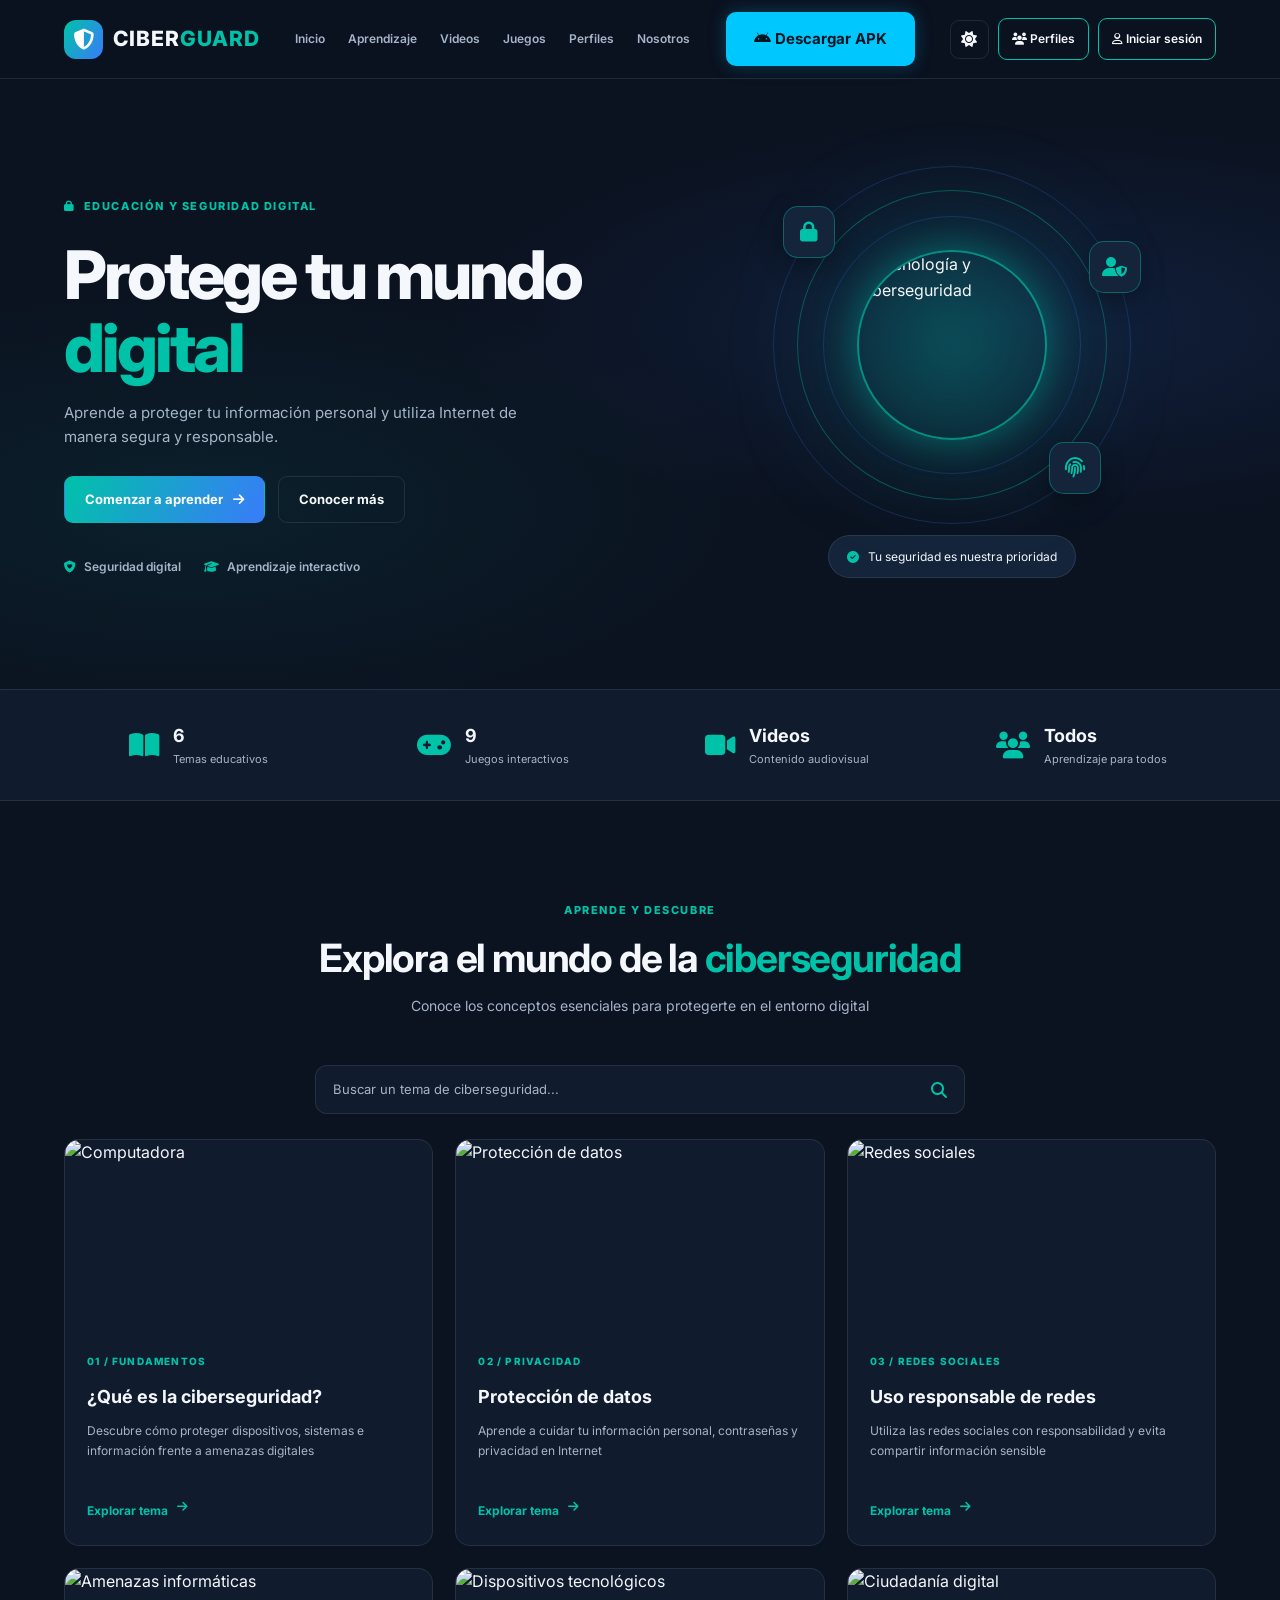
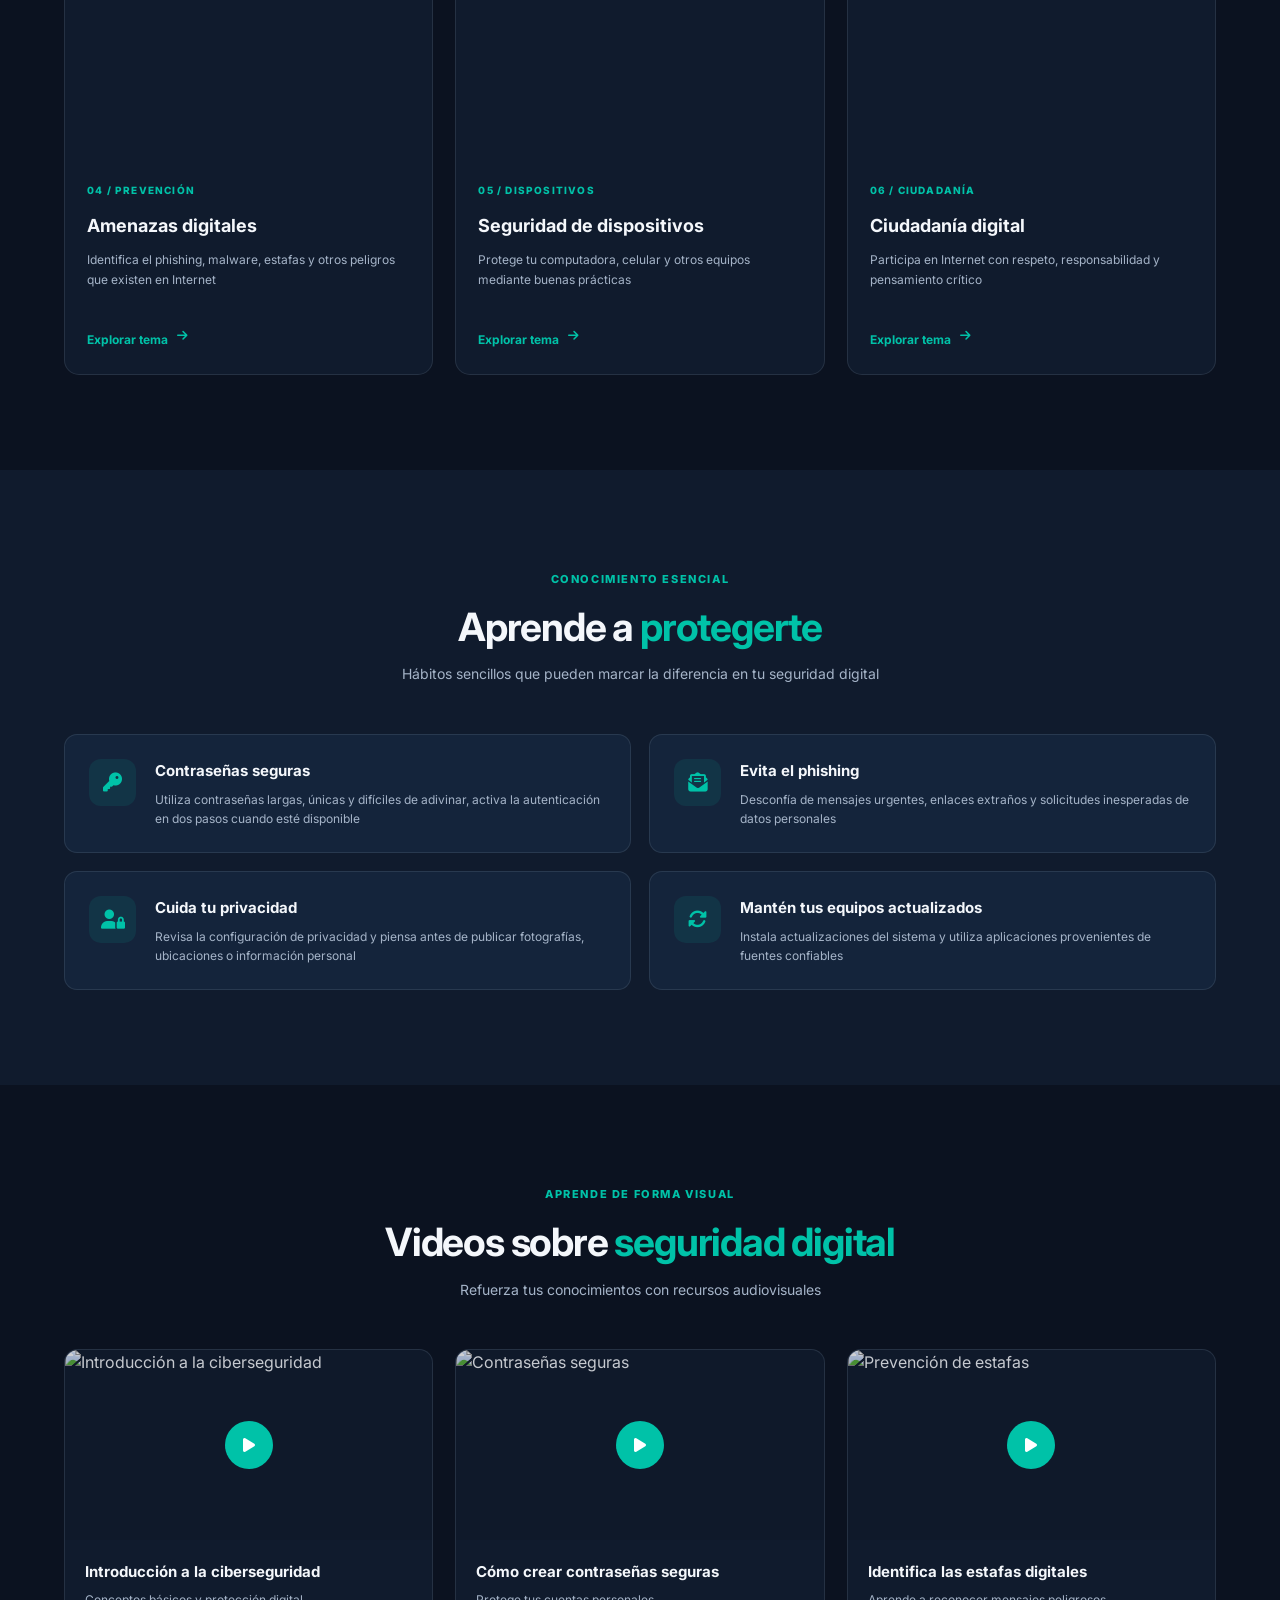
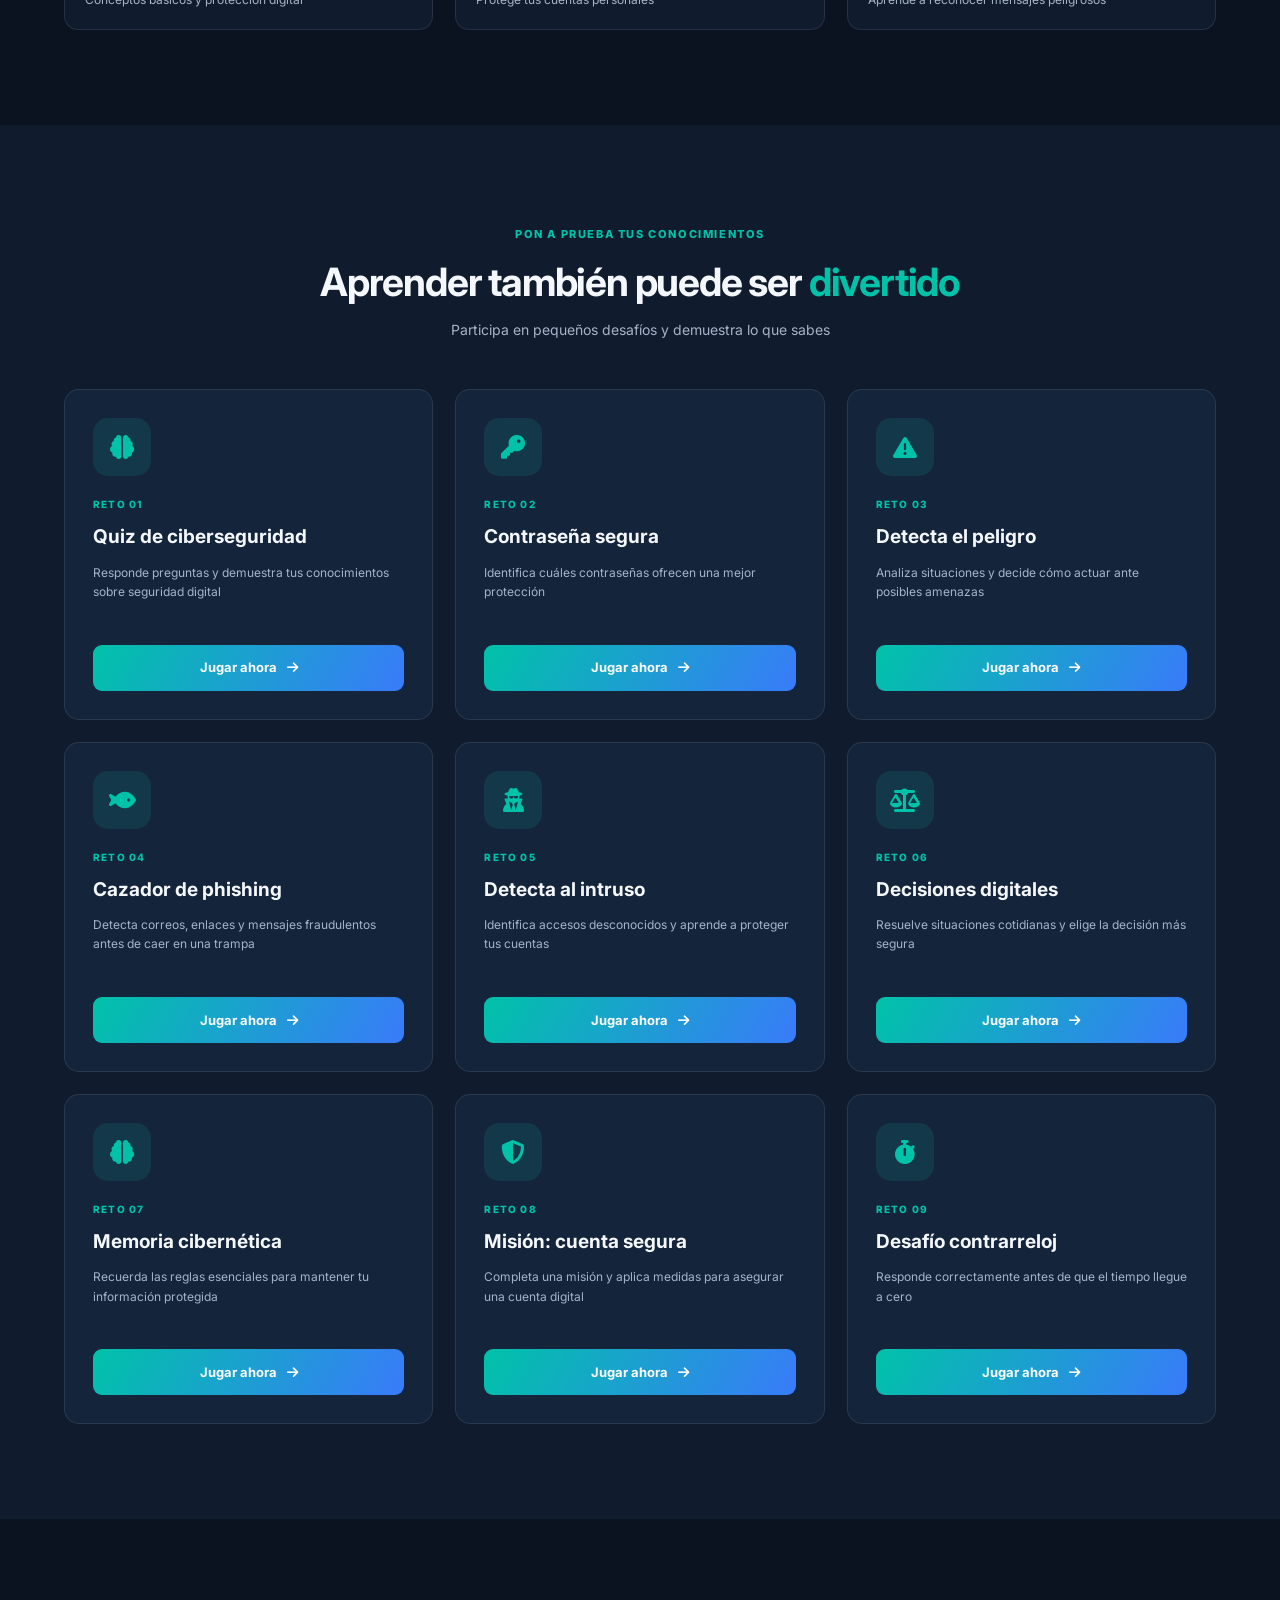
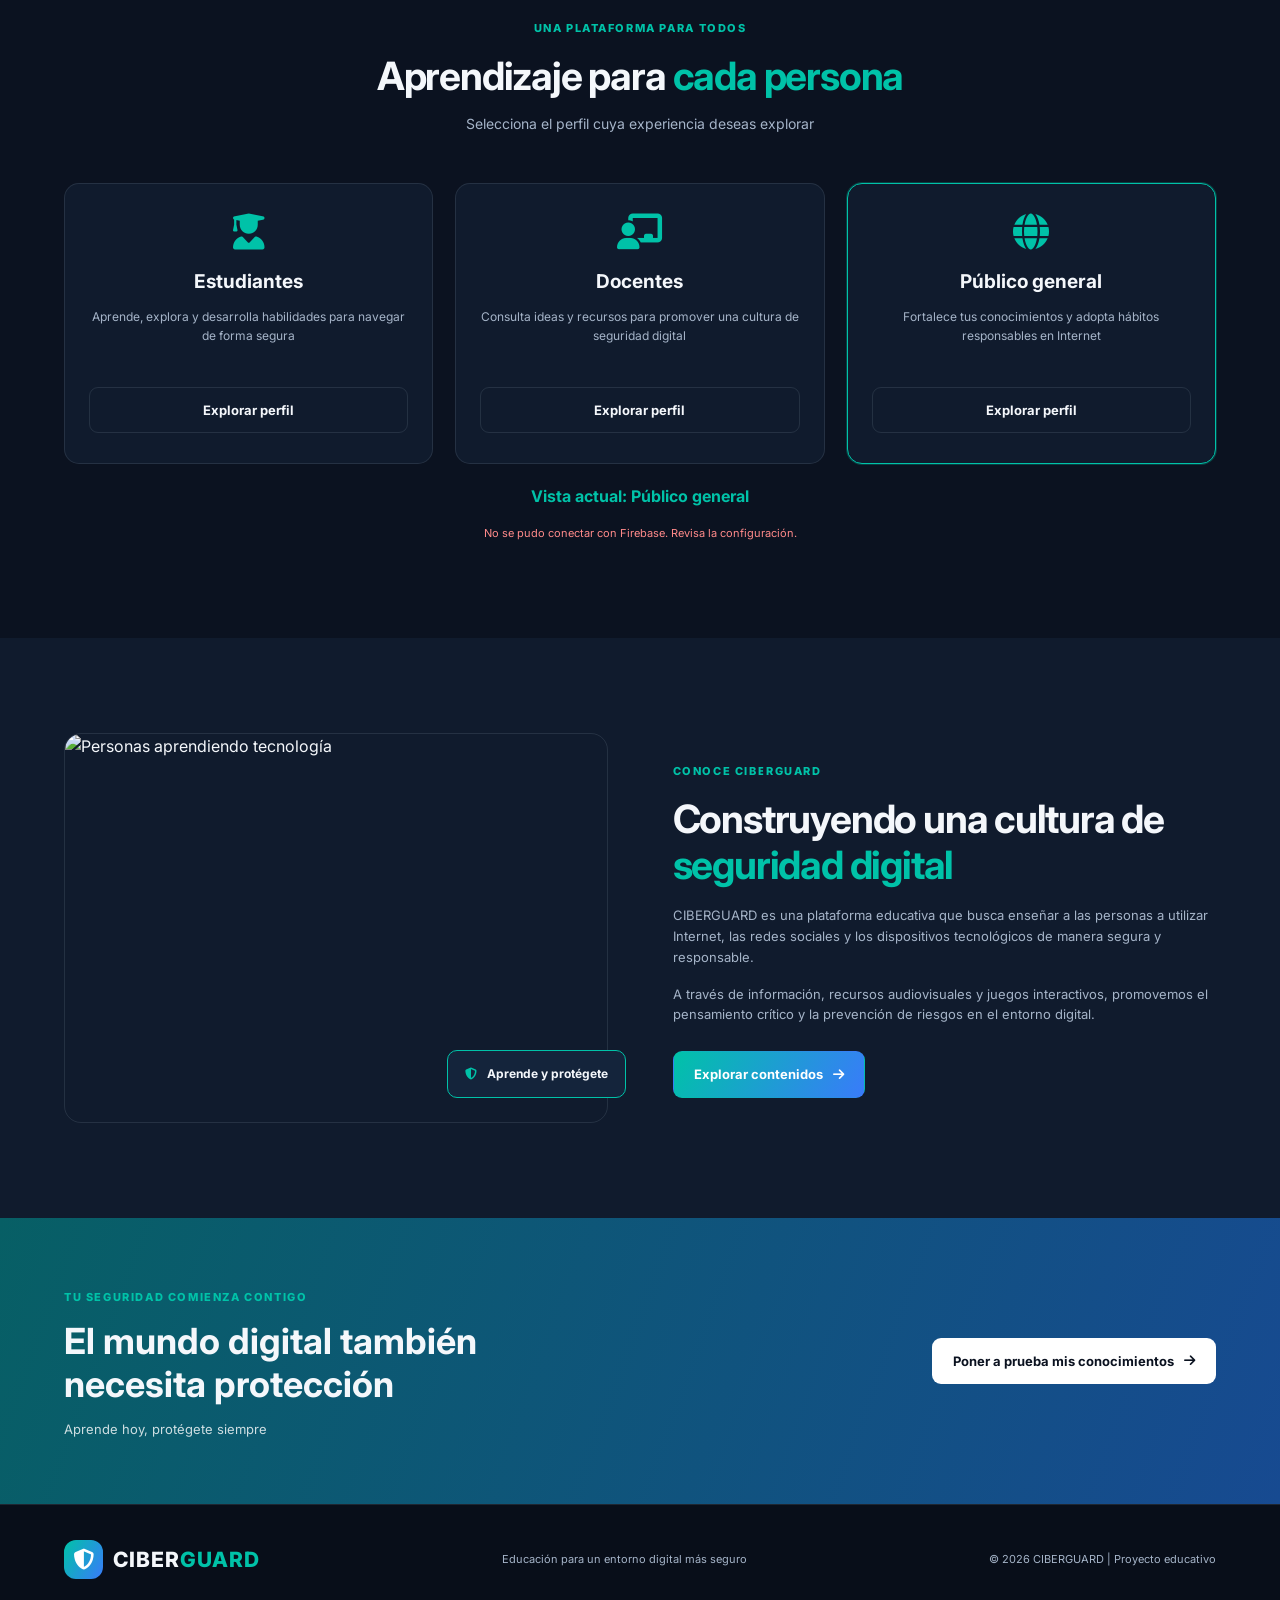
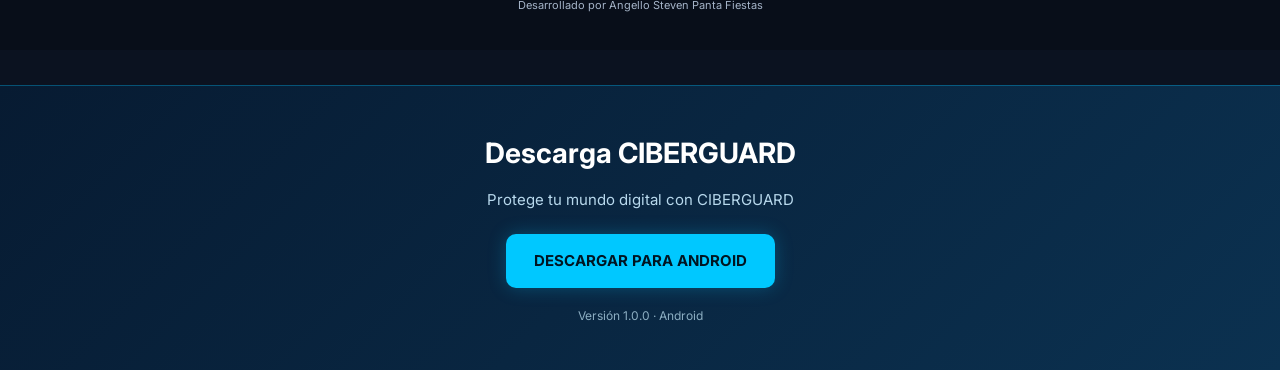
==== commit 01dae8e9: "Add files via upload" ====
--- a/index.html
+++ b/index.html
@@ -1,4 +1,4 @@
-﻿<!DOCTYPE html>
+<!DOCTYPE html>
 <html lang="es">
 <head>
     <meta name="google-site-verification" content="bv-_2qxWFktaM33EGEuSm8FVxV_IzzrD5cijWr0q4n0" />
@@ -1240,6 +1240,19 @@
 
     <script src="app.js"></script>
 
+    <!-- DESCARGA DE CIBERGUARD PARA ANDROID -->
+<section class="download-section">
+    <h2>Descarga CIBERGUARD</h2>
+    <p>Protege tu mundo digital con CIBERGUARD</p>
+
+    <a href="https://github.com/angello-0610-glitch/CIBERGUARD/releases/download/v1.0.0/app-debug.apk"
+       class="download-button"
+       download>
+        DESCARGAR PARA ANDROID
+    </a>
+
+    <p class="download-version">Versión 1.0.0 · Android</p>
+</section>
+
 </body>
-</html>
-
+</html>
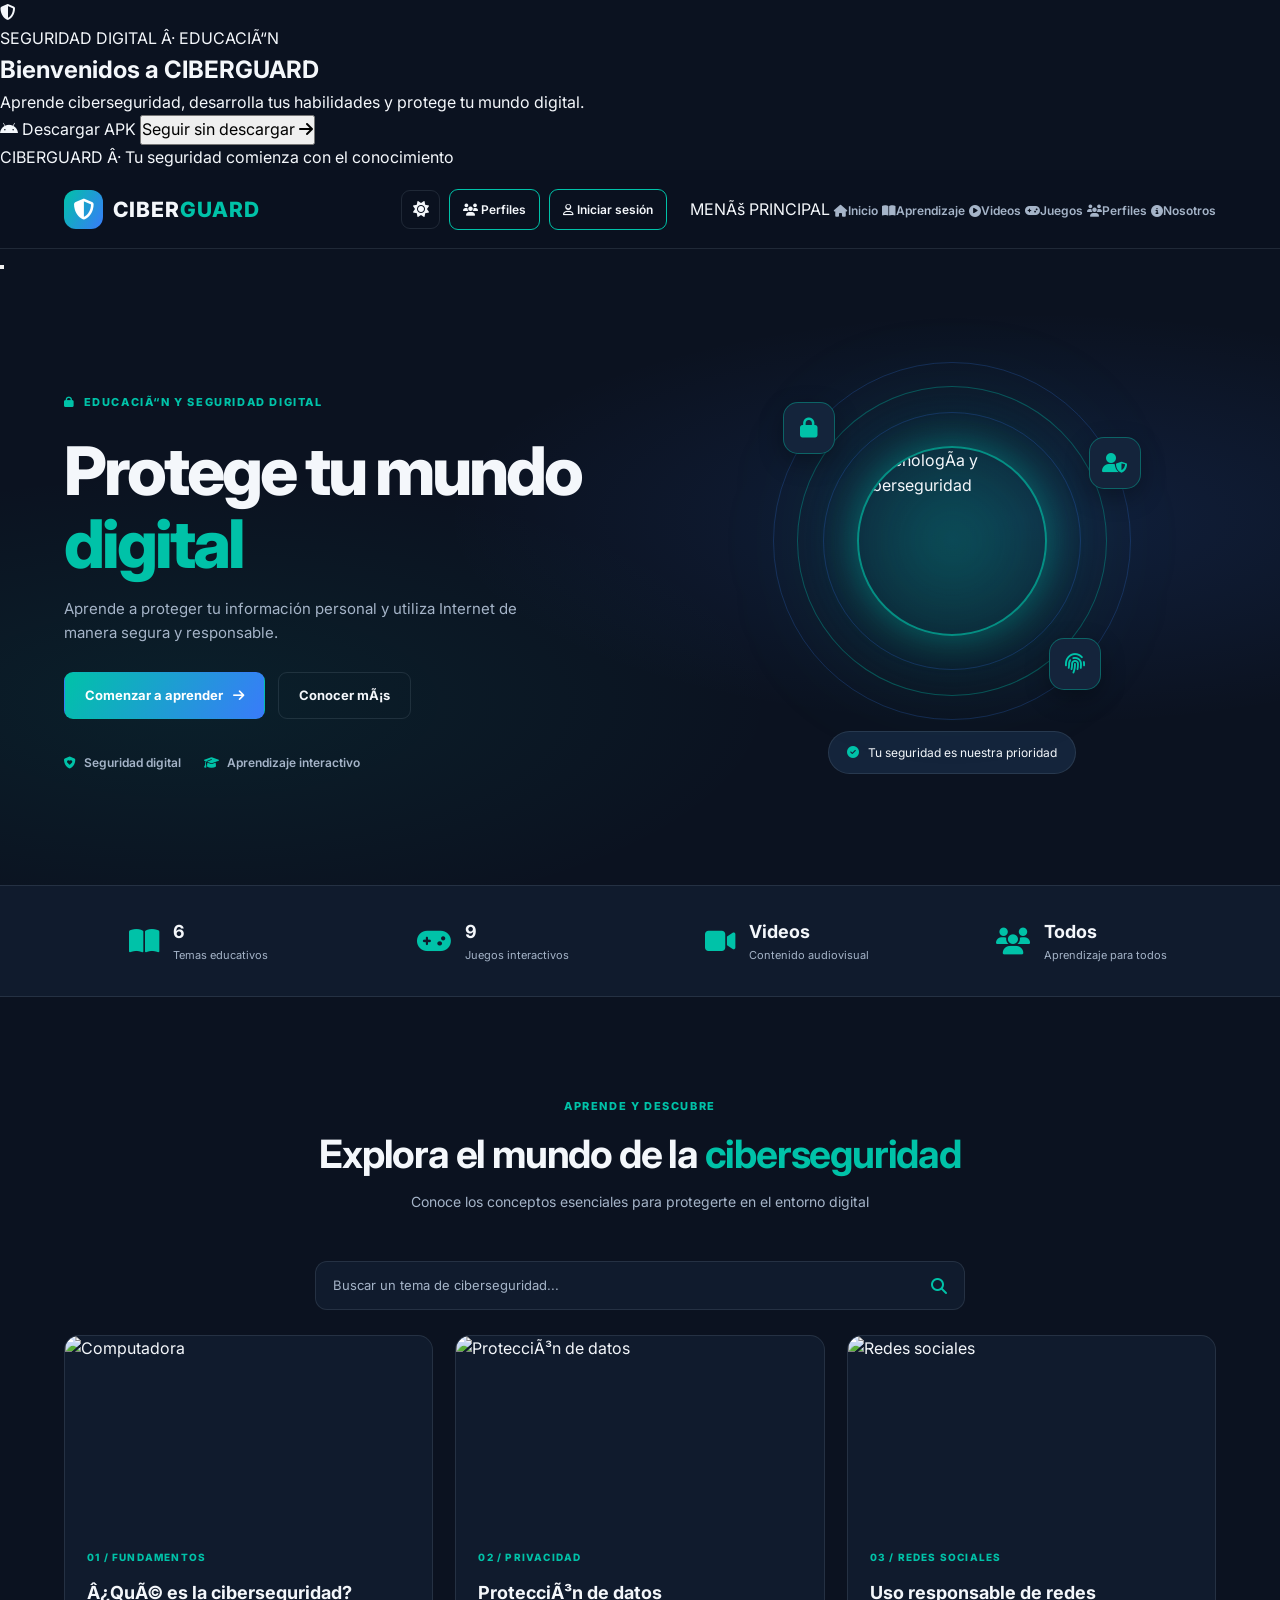
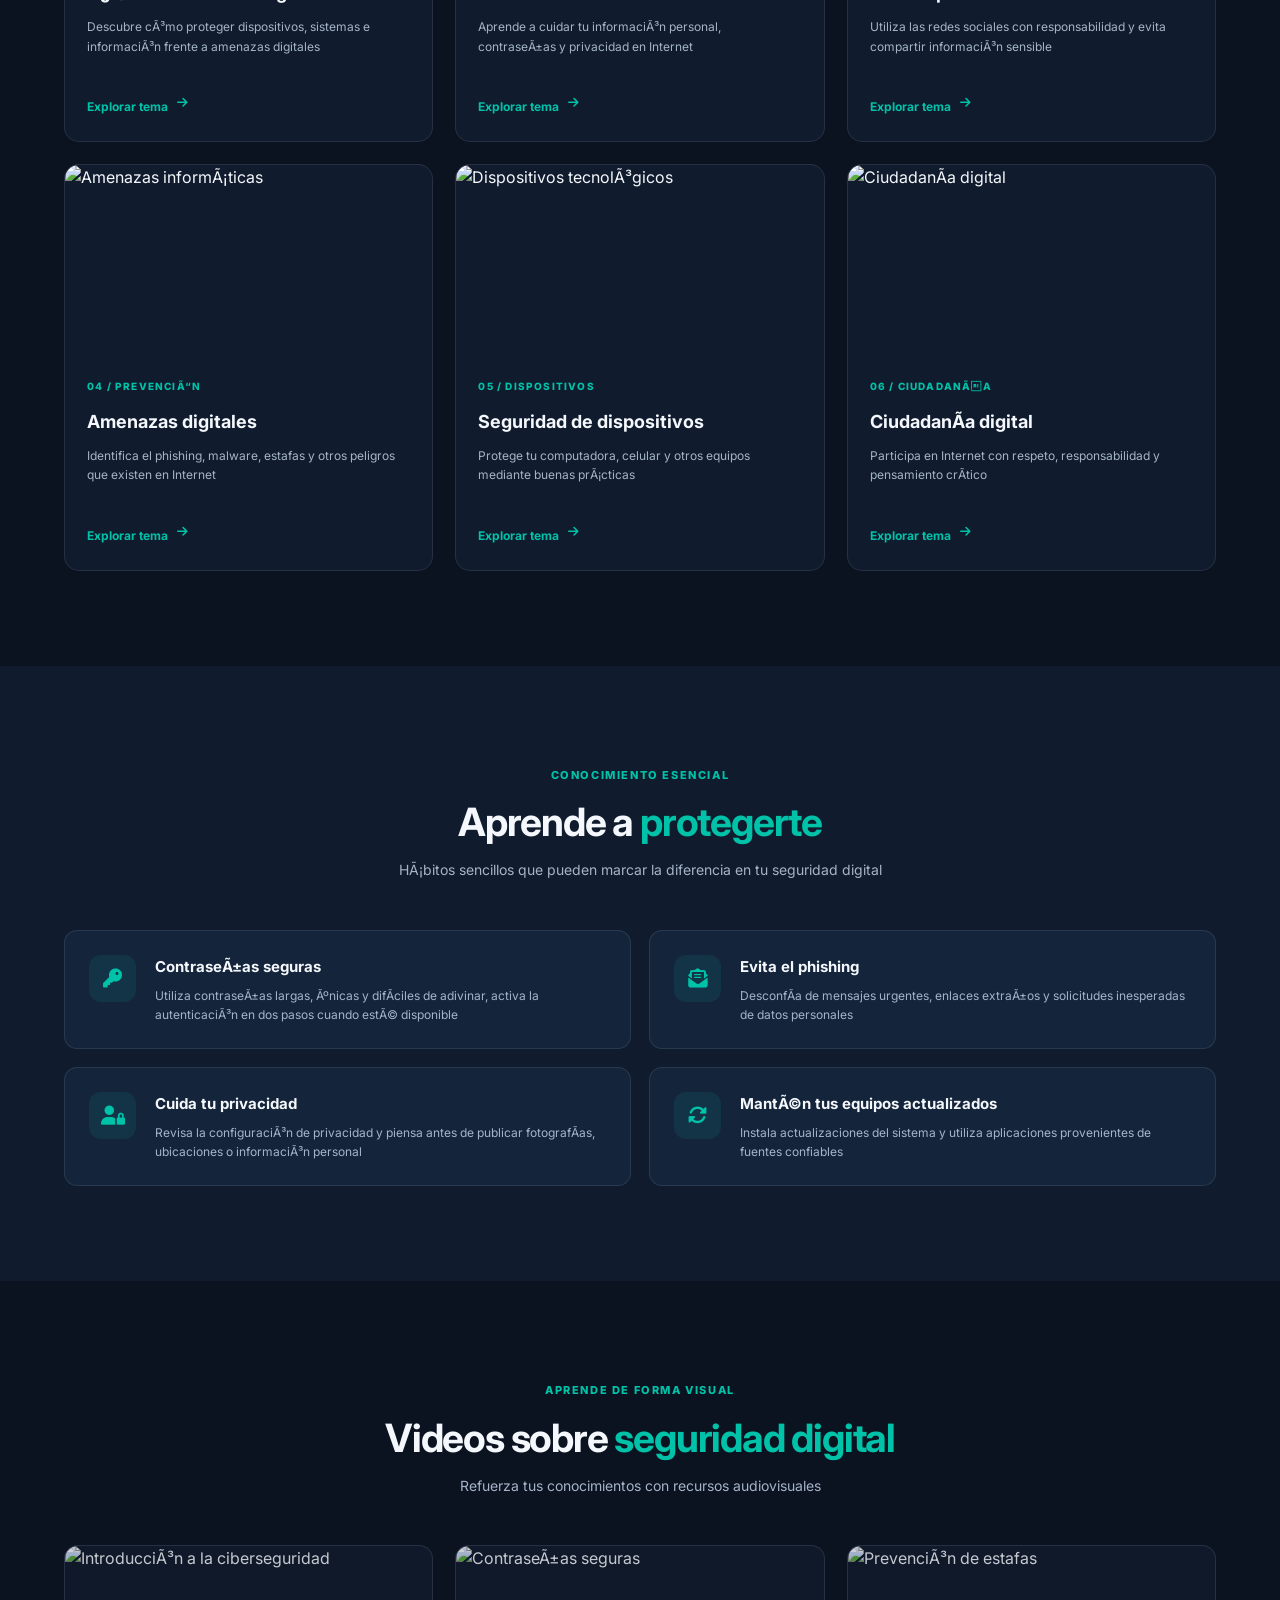
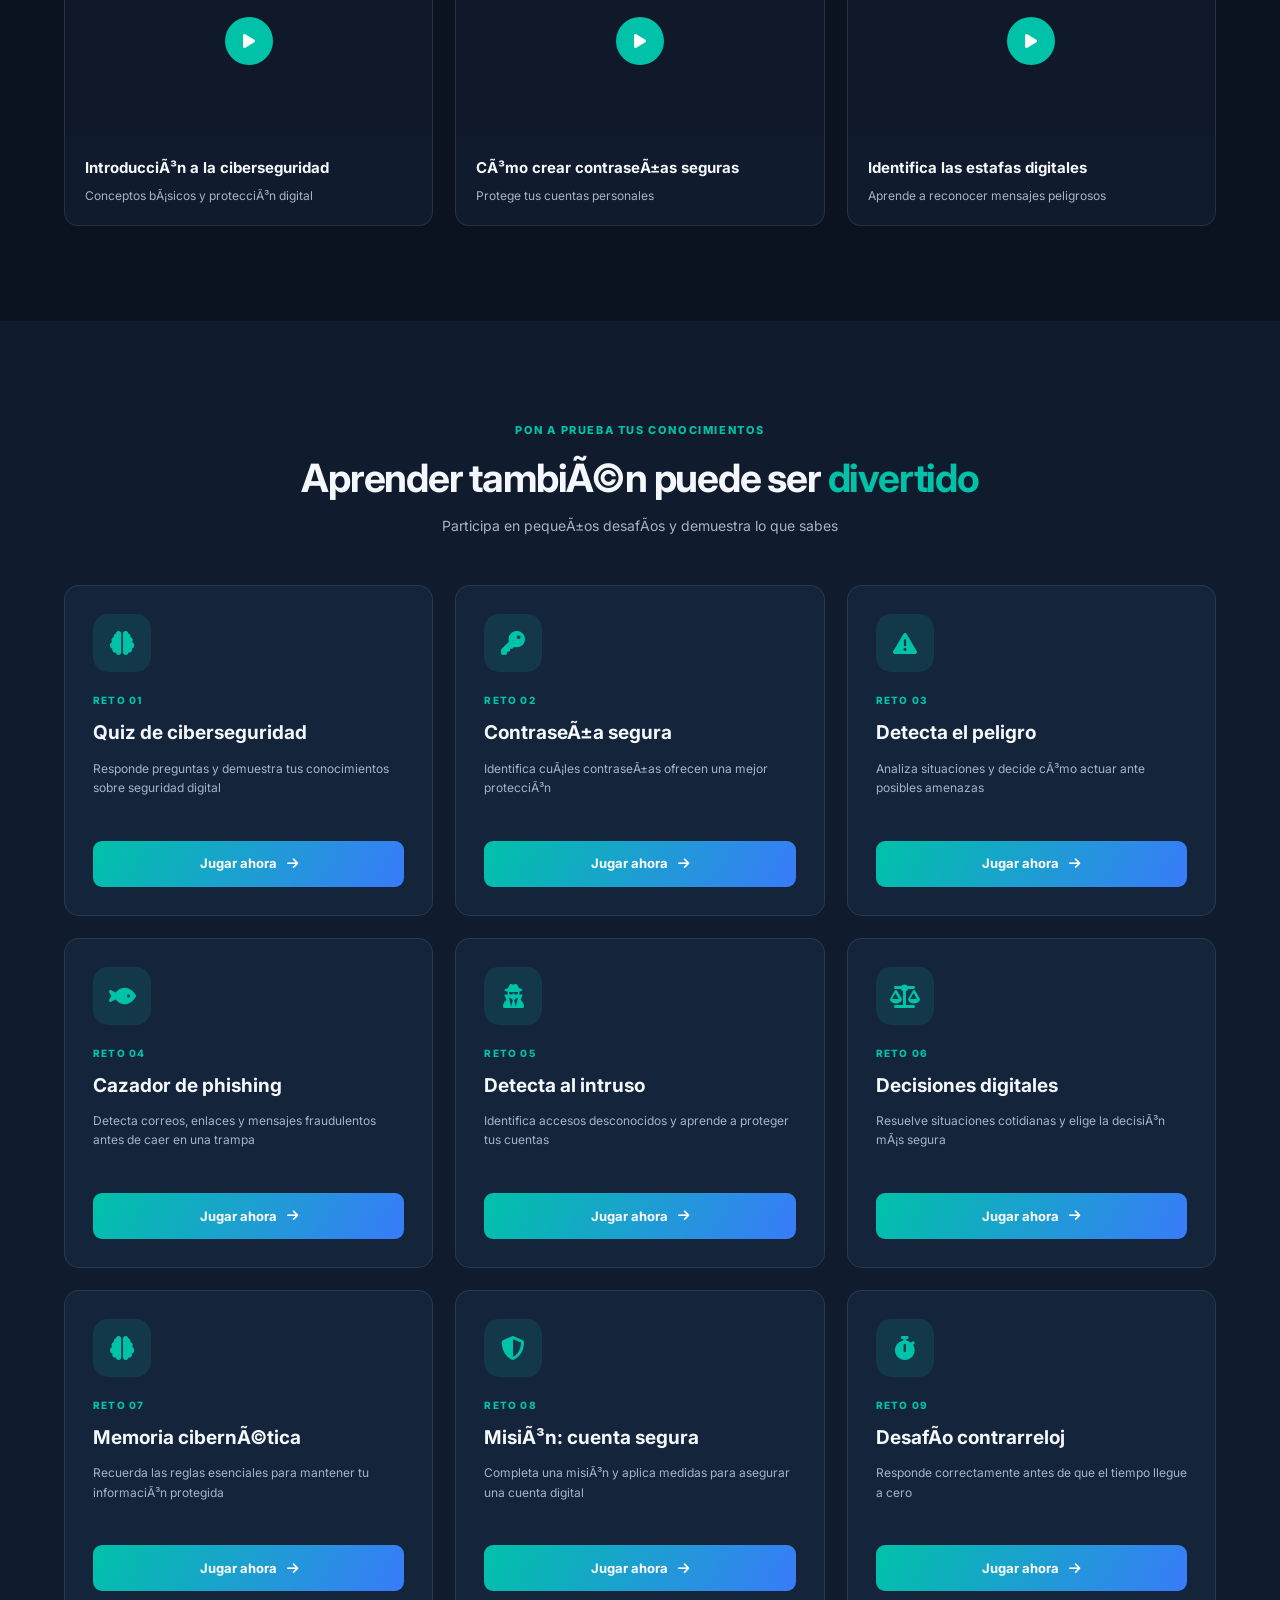
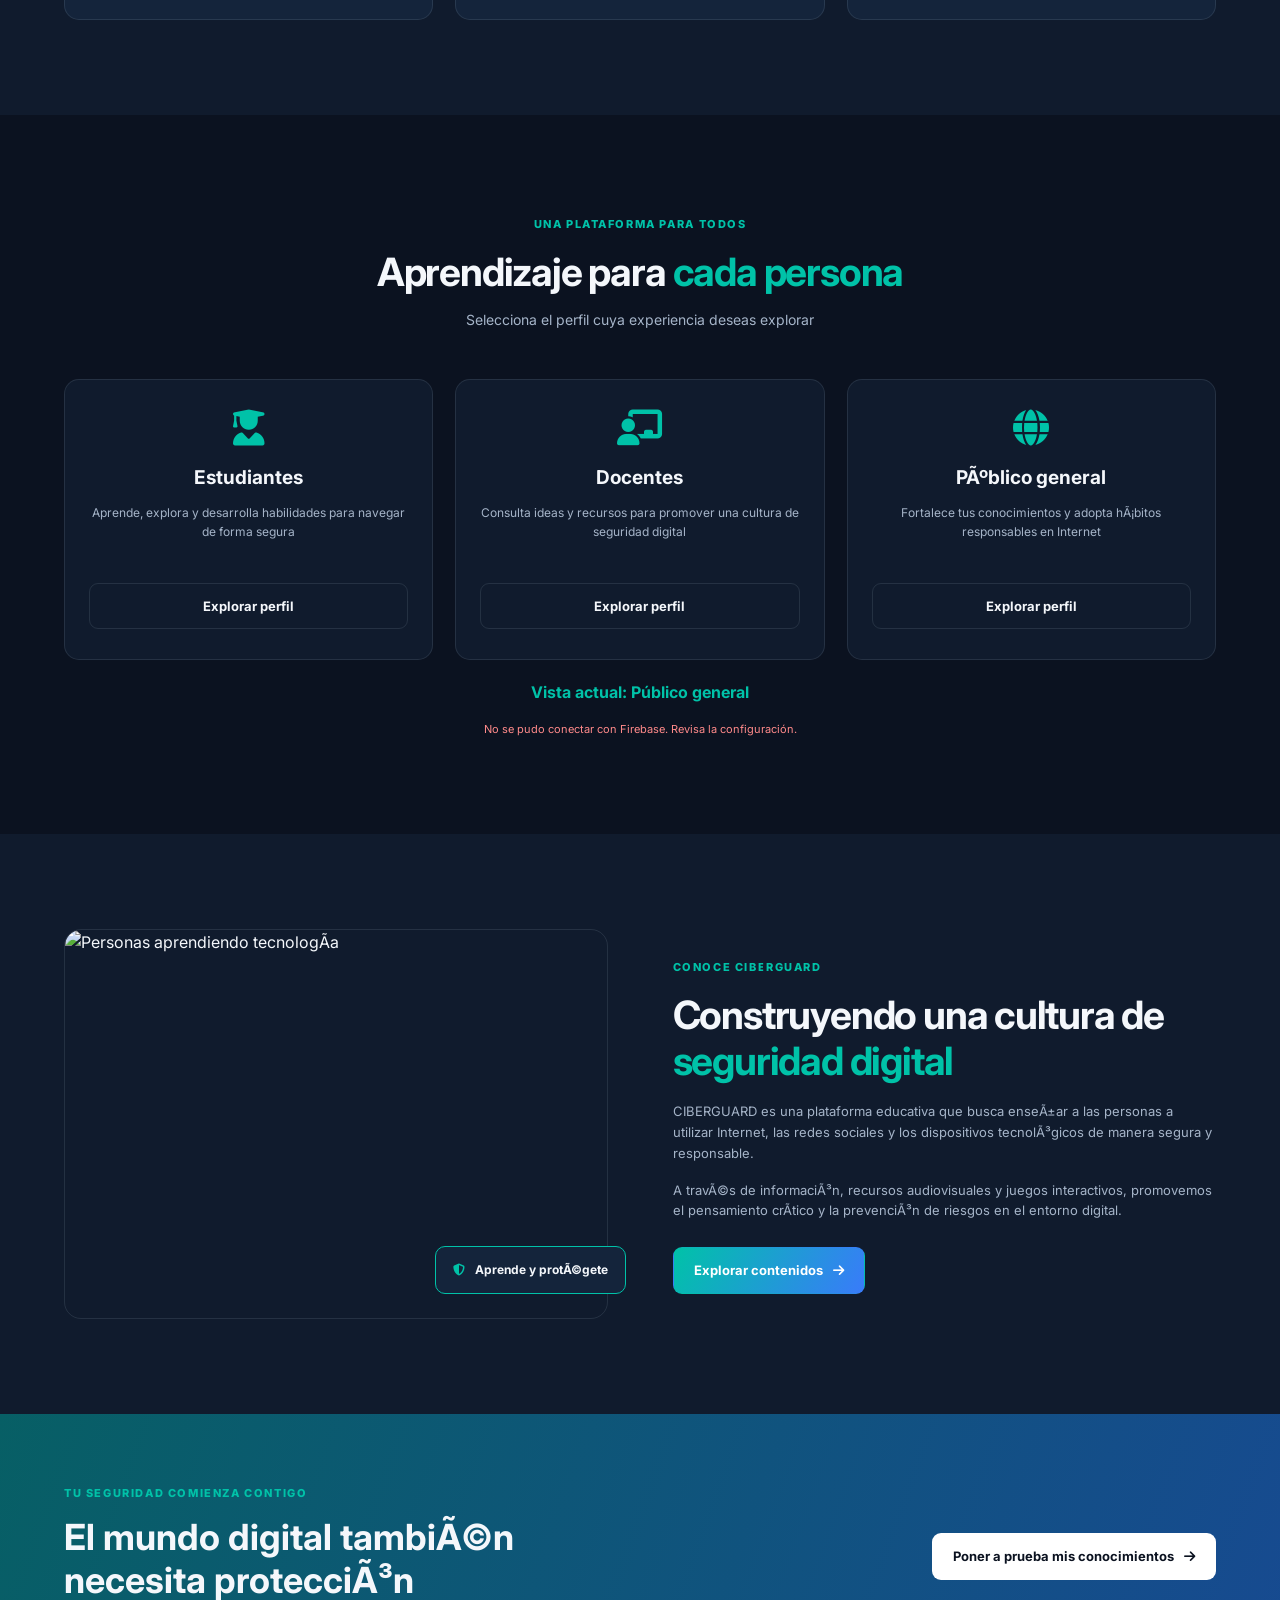
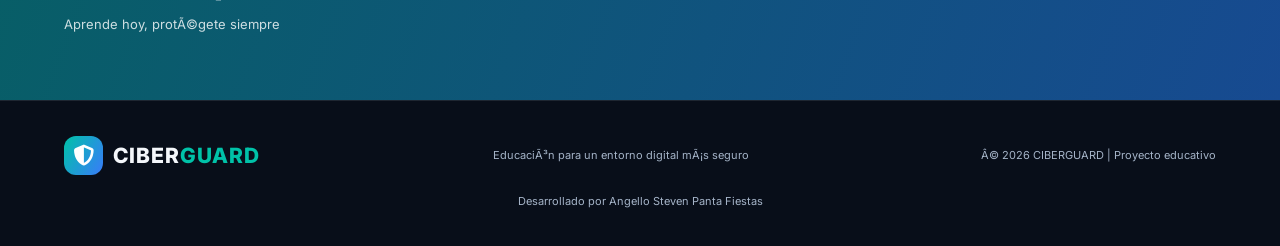
==== commit af31acff: "Update index.html" ====
--- a/index.html
+++ b/index.html
@@ -1,1258 +1,2586 @@
 <!DOCTYPE html>
+
 <html lang="es">
+
 <head>
-    <meta name="google-site-verification" content="bv-_2qxWFktaM33EGEuSm8FVxV_IzzrD5cijWr0q4n0" />
+
     <link rel="manifest" href="./manifest.json">
+
 <meta name="theme-color" content="#0B1220">
+
 <meta name="apple-mobile-web-app-capable" content="yes">
+
     <meta charset="UTF-8">
+
     <meta name="viewport" content="width=device-width, initial-scale=1.0">
-    <meta name="description" content="CIBERGUARD es una aplicación de ciberseguridad para aprender seguridad digital, identificar amenazas en internet y proteger tu información personal.">
-
-    <title>CIBERGUARD - Aplicación de Ciberseguridad y Protección Digital</title>
+
+    <meta name="description" content="CIBERGUARD, aprende ciberseguridad y protege tu mundo digital">
+
+ 
+
+    <title>CIBERGUARD | Seguridad Digital</title>
+
+ 
 
     <!-- FUENTES E ICONOS -->
+
     <link rel="preconnect" href="https://fonts.googleapis.com">
+
     <link rel="preconnect" href="https://fonts.gstatic.com" crossorigin>
 
+ 
+
     <link href="https://fonts.googleapis.com/css2?family=Inter:wght@400;500;600;700;800&display=swap" rel="stylesheet">
 
+ 
+
     <link rel="stylesheet" href="https://cdnjs.cloudflare.com/ajax/libs/font-awesome/6.5.2/css/all.min.css">
 
+ 
+
     <!-- ESTILOS -->
+
     <link rel="stylesheet" href="styles.css">
+
+<script>
+(function () {
+    const installed =
+        window.matchMedia("(display-mode: standalone)").matches ||
+        window.navigator.standalone === true;
+
+    const desktop = new URLSearchParams(window.location.search).get("desktop") === "1"; if (!installed && !desktop) {
+        document.documentElement.classList.add("browser-entry");
+    }
+})();
+</script>
 </head>
 
+ 
+
 <body>
+<section id="welcomeScreen" class="welcome-screen">
+    <div class="welcome-content">
+        <div class="welcome-icon"><i class="fa-solid fa-shield-halved"></i></div>
+        <p class="welcome-label">SEGURIDAD DIGITAL Â· EDUCACIÃ“N</p>
+        <h1>Bienvenidos a <span>CIBERGUARD</span></h1>
+        <p class="welcome-description">
+            Aprende ciberseguridad, desarrolla tus habilidades y protege tu mundo digital.
+        </p>
+        <div class="welcome-actions">
+            <a class="welcome-button primary" id="androidDownload"
+               href="https://github.com/angello-0610-glitch/CIBERGUARD/releases/download/v1.0.0/app-debug.apk">
+                <i class="fa-brands fa-android"></i>
+                Descargar APK
+            </a>
+            <button class="welcome-button secondary" id="continueWeb">
+                Seguir sin descargar <i class="fa-solid fa-arrow-right"></i>
+            </button>
+        </div>
+        <p class="welcome-footer">CIBERGUARD Â· Tu seguridad comienza con el conocimiento</p>
+    </div>
+</section>
+<script>
+document.getElementById("continueWeb")?.addEventListener("click", function () {
+    document.documentElement.classList.remove("browser-entry");
+});
+</script>
+
+ 
 
     <!-- ================================================== -->
-    <!-- 1. NAVEGACIÓN -->
+
+    <!-- 1. NAVEGACIÃ“N -->
+
     <!-- ================================================== -->
 
+ 
+
     <header class="header">
+
         <nav class="navbar container">
 
+            <div class="mobile-header-top">
+
+                <a href="#inicio" class="logo">
+
+                    <span class="logo-icon"><i class="fa-solid fa-shield-halved"></i></span>
+
+                    <span>CIBER<span>GUARD</span></span>
+
+                </a>
+
+                <button class="menu-toggle" id="menuToggle" aria-label="Abrir menÃº" aria-expanded="false" aria-controls="navLinks">
+
+                    <i class="fa-solid fa-bars"></i>
+
+                </button>
+
+            </div>
+
+ 
+
+            <div class="nav-links" id="navLinks">
+
+                <div class="sidebar-controls">
+
+                    <div class="account-actions">
+
+                        <button class="theme-toggle" id="themeToggle" aria-label="Cambiar tema"><i class="fa-solid fa-sun"></i></button>
+
+                        <button class="profile-button" id="openProfile"><i class="fa-solid fa-users"></i> Perfiles</button>
+
+                        <button class="profile-button" id="loginButton"><i class="fa-regular fa-user"></i> Iniciar sesi&#243;n</button>
+
+                        <button class="account-avatar-button" id="accountMenuButton" hidden aria-label="Abrir menÃº de cuenta" aria-expanded="false">
+
+                            <img id="headerAvatarImage" src="" alt="Foto de perfil" hidden>
+
+                            <span id="headerAvatarFallback"><i class="fa-solid fa-user"></i></span>
+
+                        </button>
+
+                        <div class="account-dropdown" id="accountDropdown" hidden>
+
+                            <div class="account-dropdown-header"><strong id="menuAccountName">Mi cuenta</strong><span id="menuAccountEmail">Usuario de CIBERGUARD</span></div>
+
+                            <button type="button" id="openAvatarSettings"><i class="fa-solid fa-camera"></i> Cambiar foto de perfil</button>
+
+                            <button type="button" id="menuThemeButton"><i class="fa-solid fa-palette"></i> Cambiar tema de fondo</button>
+
+                            <button type="button" id="openAccountDetails"><i class="fa-solid fa-user-gear"></i> Datos de mi cuenta</button>
+
+                            <button type="button" id="openExperienceSettings"><i class="fa-solid fa-sliders"></i> Personalizar experiencia</button>
+
+                            <div class="account-dropdown-divider"></div>
+
+                            <button type="button" id="logoutMenuButton" class="logout-menu-button"><i class="fa-solid fa-right-from-bracket"></i> Cerrar sesiÃ³n</button>
+
+                        </div>
+
+                    </div>
+
+                </div>
+
+ 
+
+                <div class="sidebar-navigation">
+
+                    <span class="sidebar-label">MENÃš PRINCIPAL</span>
+
+                    <a href="#inicio"><i class="fa-solid fa-house"></i><span>Inicio</span></a>
+
+                    <a href="#aprendizaje"><i class="fa-solid fa-book-open"></i><span>Aprendizaje</span></a>
+
+                    <a href="#videos"><i class="fa-solid fa-circle-play"></i><span>Videos</span></a>
+
+                    <a href="#juegos"><i class="fa-solid fa-gamepad"></i><span>Juegos</span></a>
+
+                    <a href="#perfiles"><i class="fa-solid fa-users"></i><span>Perfiles</span></a>
+
+                    <a href="#nosotros"><i class="fa-solid fa-circle-info"></i><span>Nosotros</span></a>
+
+                </div>
+
+            </div>
+
+        </nav>
+
+    </header>
+
+ 
+
+    <button class="sidebar-backdrop" id="sidebarBackdrop" type="button" aria-label="Cerrar menÃº"></button>
+
+ 
+
+    <main>
+
+ 
+
+        <!-- ================================================== -->
+
+        <!-- 2. PORTADA -->
+
+        <!-- ================================================== -->
+
+ 
+
+        <section class="hero" id="inicio">
+
+ 
+
+            <div class="container hero-content">
+
+ 
+
+                <div class="hero-text">
+
+ 
+
+                    <span class="section-tag">
+
+                        <i class="fa-solid fa-lock"></i>
+
+                        EDUCACIÃ“N Y SEGURIDAD DIGITAL
+
+                    </span>
+
+ 
+
+                    <h1>
+
+                        Protege tu mundo <span>digital</span>
+
+                    </h1>
+
+ 
+
+                    <p>
+
+                        Aprende a navegar de forma segura, reconoce las amenazas
+
+                        digitales y conviÃ©rtete en un ciudadano responsable en Internet.
+
+                    </p>
+
+ 
+
+                    <div class="hero-buttons">
+
+ 
+
+                        <a href="#aprendizaje" class="btn btn-primary">
+
+                            Comenzar a aprender
+
+                            <i class="fa-solid fa-arrow-right"></i>
+
+                        </a>
+
+ 
+
+                        <a href="#nosotros" class="btn btn-outline">
+
+                            Conocer mÃ¡s
+
+                        </a>
+
+ 
+
+                    </div>
+
+ 
+
+                    <div class="hero-features">
+
+ 
+
+                        <div>
+
+                            <i class="fa-solid fa-shield-heart"></i>
+
+                            Seguridad digital
+
+                        </div>
+
+ 
+
+                        <div>
+
+                            <i class="fa-solid fa-graduation-cap"></i>
+
+                            Aprendizaje interactivo
+
+                        </div>
+
+ 
+
+                    </div>
+
+ 
+
+                </div>
+
+ 
+
+                <div class="hero-visual">
+
+ 
+
+                    <div class="security-circle">
+
+ 
+
+                        <div class="security-glow"></div>
+
+ 
+
+                        <img
+
+                            src="https://images.unsplash.com/photo-1550751827-4bd374c3f58b?w=700"
+
+                            alt="TecnologÃ­a y ciberseguridad"
+
+                            class="main-shield"
+
+                        >
+
+ 
+
+                        <div class="floating-icon icon-one">
+
+                            <i class="fa-solid fa-lock"></i>
+
+                        </div>
+
+ 
+
+                        <div class="floating-icon icon-two">
+
+                            <i class="fa-solid fa-user-shield"></i>
+
+                        </div>
+
+ 
+
+                        <div class="floating-icon icon-three">
+
+                            <i class="fa-solid fa-fingerprint"></i>
+
+                        </div>
+
+ 
+
+                    </div>
+
+ 
+
+                    <div class="security-message">
+
+                        <i class="fa-solid fa-circle-check"></i>
+
+                        Tu seguridad es nuestra prioridad
+
+                    </div>
+
+ 
+
+                </div>
+
+ 
+
+            </div>
+
+ 
+
+        </section>
+
+ 
+
+ 
+
+        <!-- ================================================== -->
+
+        <!-- 3. ESTADÃSTICAS -->
+
+        <!-- ================================================== -->
+
+ 
+
+        <section class="stats-section">
+
+ 
+
+            <div class="container stats-grid">
+
+ 
+
+                <div class="stat-item">
+
+                    <i class="fa-solid fa-book-open"></i>
+
+                    <div>
+
+                        <h3>6</h3>
+
+                        <p>Temas educativos</p>
+
+                    </div>
+
+                </div>
+
+ 
+
+                <div class="stat-item">
+
+                    <i class="fa-solid fa-gamepad"></i>
+
+                    <div>
+
+                        <h3>9</h3>
+
+                        <p>Juegos interactivos</p>
+
+                    </div>
+
+                </div>
+
+ 
+
+                <div class="stat-item">
+
+                    <i class="fa-solid fa-video"></i>
+
+                    <div>
+
+                        <h3>Videos</h3>
+
+                        <p>Contenido audiovisual</p>
+
+                    </div>
+
+                </div>
+
+ 
+
+                <div class="stat-item">
+
+                    <i class="fa-solid fa-users"></i>
+
+                    <div>
+
+                        <h3>Todos</h3>
+
+                        <p>Aprendizaje para todos</p>
+
+                    </div>
+
+                </div>
+
+ 
+
+            </div>
+
+ 
+
+        </section>
+
+ 
+
+ 
+
+        <!-- ================================================== -->
+
+        <!-- 4. APRENDIZAJE -->
+
+        <!-- ================================================== -->
+
+ 
+
+        <section class="section" id="aprendizaje">
+
+ 
+
+            <div class="container">
+
+ 
+
+                <div class="section-heading">
+
+ 
+
+                    <span class="section-tag">APRENDE Y DESCUBRE</span>
+
+ 
+
+                    <h2>
+
+                        Explora el mundo de la <span>ciberseguridad</span>
+
+                    </h2>
+
+ 
+
+                    <p>
+
+                        Conoce los conceptos esenciales para protegerte
+
+                        en el entorno digital
+
+                    </p>
+
+ 
+
+                </div>
+
+ 
+
+                <div class="search-row">
+
+ 
+
+                    <input
+
+                        id="contentSearch"
+
+                        type="search"
+
+                        placeholder="Buscar un tema de ciberseguridad..."
+
+                        aria-label="Buscar temas"
+
+                    >
+
+ 
+
+                    <i class="fa-solid fa-magnifying-glass"></i>
+
+ 
+
+                </div>
+
+ 
+
+                <p id="searchEmpty" class="search-empty" hidden>
+
+                    No se encontraron temas con esa bÃºsqueda
+
+                </p>
+
+ 
+
+                <div class="learning-grid">
+
+ 
+
+                    <article class="learning-card">
+
+                        <img src="https://images.unsplash.com/photo-1516321318423-f06f85e504b3?w=700" alt="Computadora">
+
+ 
+
+                        <div class="card-content">
+
+                            <span class="card-number">01 / FUNDAMENTOS</span>
+
+                            <h3>Â¿QuÃ© es la ciberseguridad?</h3>
+
+                            <p>Descubre cÃ³mo proteger dispositivos, sistemas e informaciÃ³n frente a amenazas digitales</p>
+
+                            <a href="#contenido">Explorar tema <i class="fa-solid fa-arrow-right"></i></a>
+
+                        </div>
+
+                    </article>
+
+ 
+
+                    <article class="learning-card">
+
+                        <img src="https://images.unsplash.com/photo-1563013544-824ae1b704d3?w=700" alt="ProtecciÃ³n de datos">
+
+ 
+
+                        <div class="card-content">
+
+                            <span class="card-number">02 / PRIVACIDAD</span>
+
+                            <h3>ProtecciÃ³n de datos</h3>
+
+                            <p>Aprende a cuidar tu informaciÃ³n personal, contraseÃ±as y privacidad en Internet</p>
+
+                            <a href="#contenido">Explorar tema <i class="fa-solid fa-arrow-right"></i></a>
+
+                        </div>
+
+                    </article>
+
+ 
+
+                    <article class="learning-card">
+
+                        <img src="https://images.unsplash.com/photo-1611162616305-c69b3fa7fbe0?w=700" alt="Redes sociales">
+
+ 
+
+                        <div class="card-content">
+
+                            <span class="card-number">03 / REDES SOCIALES</span>
+
+                            <h3>Uso responsable de redes</h3>
+
+                            <p>Utiliza las redes sociales con responsabilidad y evita compartir informaciÃ³n sensible</p>
+
+                            <a href="#contenido">Explorar tema <i class="fa-solid fa-arrow-right"></i></a>
+
+                        </div>
+
+                    </article>
+
+ 
+
+                    <article class="learning-card">
+
+                        <img src="https://images.unsplash.com/photo-1510511459019-5dda7724fd87?w=700" alt="Amenazas informÃ¡ticas">
+
+ 
+
+                        <div class="card-content">
+
+                            <span class="card-number">04 / PREVENCIÃ“N</span>
+
+                            <h3>Amenazas digitales</h3>
+
+                            <p>Identifica el phishing, malware, estafas y otros peligros que existen en Internet</p>
+
+                            <a href="#contenido">Explorar tema <i class="fa-solid fa-arrow-right"></i></a>
+
+                        </div>
+
+                    </article>
+
+ 
+
+                    <article class="learning-card">
+
+                        <img src="https://images.unsplash.com/photo-1496181133206-80ce9b88a853?w=700" alt="Dispositivos tecnolÃ³gicos">
+
+ 
+
+                        <div class="card-content">
+
+                            <span class="card-number">05 / DISPOSITIVOS</span>
+
+                            <h3>Seguridad de dispositivos</h3>
+
+                            <p>Protege tu computadora, celular y otros equipos mediante buenas prÃ¡cticas</p>
+
+                            <a href="#contenido">Explorar tema <i class="fa-solid fa-arrow-right"></i></a>
+
+                        </div>
+
+                    </article>
+
+ 
+
+                    <article class="learning-card">
+
+                        <img src="https://images.unsplash.com/photo-1521737711867-e3b97375f902?w=700" alt="CiudadanÃ­a digital">
+
+ 
+
+                        <div class="card-content">
+
+                            <span class="card-number">06 / CIUDADANÃA</span>
+
+                            <h3>CiudadanÃ­a digital</h3>
+
+                            <p>Participa en Internet con respeto, responsabilidad y pensamiento crÃ­tico</p>
+
+                            <a href="#contenido">Explorar tema <i class="fa-solid fa-arrow-right"></i></a>
+
+                        </div>
+
+                    </article>
+
+ 
+
+                </div>
+
+ 
+
+            </div>
+
+ 
+
+        </section>
+
+ 
+
+ 
+
+        <!-- ================================================== -->
+
+        <!-- 5. CONTENIDO EDUCATIVO -->
+
+        <!-- ================================================== -->
+
+ 
+
+        <section class="section content-section" id="contenido">
+
+ 
+
+            <div class="container">
+
+ 
+
+                <div class="section-heading">
+
+ 
+
+                    <span class="section-tag">CONOCIMIENTO ESENCIAL</span>
+
+ 
+
+                    <h2>
+
+                        Aprende a <span>protegerte</span>
+
+                    </h2>
+
+ 
+
+                    <p>
+
+                        HÃ¡bitos sencillos que pueden marcar la diferencia
+
+                        en tu seguridad digital
+
+                    </p>
+
+ 
+
+                </div>
+
+ 
+
+                <div class="content-grid">
+
+ 
+
+                    <div class="content-item">
+
+                        <div class="content-icon">
+
+                            <i class="fa-solid fa-key"></i>
+
+                        </div>
+
+                        <div>
+
+                            <h3>ContraseÃ±as seguras</h3>
+
+                            <p>Utiliza contraseÃ±as largas, Ãºnicas y difÃ­ciles de adivinar, activa la autenticaciÃ³n en dos pasos cuando estÃ© disponible</p>
+
+                        </div>
+
+                    </div>
+
+ 
+
+                    <div class="content-item">
+
+                        <div class="content-icon">
+
+                            <i class="fa-solid fa-envelope-open-text"></i>
+
+                        </div>
+
+                        <div>
+
+                            <h3>Evita el phishing</h3>
+
+                            <p>DesconfÃ­a de mensajes urgentes, enlaces extraÃ±os y solicitudes inesperadas de datos personales</p>
+
+                        </div>
+
+                    </div>
+
+ 
+
+                    <div class="content-item">
+
+                        <div class="content-icon">
+
+                            <i class="fa-solid fa-user-lock"></i>
+
+                        </div>
+
+                        <div>
+
+                            <h3>Cuida tu privacidad</h3>
+
+                            <p>Revisa la configuraciÃ³n de privacidad y piensa antes de publicar fotografÃ­as, ubicaciones o informaciÃ³n personal</p>
+
+                        </div>
+
+                    </div>
+
+ 
+
+                    <div class="content-item">
+
+                        <div class="content-icon">
+
+                            <i class="fa-solid fa-rotate"></i>
+
+                        </div>
+
+                        <div>
+
+                            <h3>MantÃ©n tus equipos actualizados</h3>
+
+                            <p>Instala actualizaciones del sistema y utiliza aplicaciones provenientes de fuentes confiables</p>
+
+                        </div>
+
+                    </div>
+
+ 
+
+                </div>
+
+ 
+
+            </div>
+
+ 
+
+        </section>
+
+ 
+
+ 
+
+        <!-- ================================================== -->
+
+        <!-- 6. VIDEOS -->
+
+        <!-- ================================================== -->
+
+ 
+
+        <section class="section" id="videos">
+
+ 
+
+            <div class="container">
+
+ 
+
+                <div class="section-heading">
+
+                    <span class="section-tag">APRENDE DE FORMA VISUAL</span>
+
+                    <h2>Videos sobre <span>seguridad digital</span></h2>
+
+                    <p>Refuerza tus conocimientos con recursos audiovisuales</p>
+
+                </div>
+
+ 
+
+                <div class="video-grid">
+
+ 
+
+                    <a class="video-card" href="https://www.youtube.com/results?search_query=que+es+la+ciberseguridad+para+estudiantes" target="_blank" rel="noopener noreferrer">
+
+                        <div class="video-image">
+
+                            <img src="https://images.unsplash.com/photo-1550751827-4bd374c3f58b?w=700" alt="IntroducciÃ³n a la ciberseguridad">
+
+                            <span><i class="fa-solid fa-play"></i></span>
+
+                        </div>
+
+                        <div class="video-info">
+
+                            <h3>IntroducciÃ³n a la ciberseguridad</h3>
+
+                            <p>Conceptos bÃ¡sicos y protecciÃ³n digital</p>
+
+                        </div>
+
+                    </a>
+
+ 
+
+                    <a class="video-card" href="https://www.youtube.com/results?search_query=como+crear+contrase%C3%B1as+seguras" target="_blank" rel="noopener noreferrer">
+
+                        <div class="video-image">
+
+                            <img src="https://images.unsplash.com/photo-1614064641938-3bbee52942c7?w=700" alt="ContraseÃ±as seguras">
+
+                            <span><i class="fa-solid fa-play"></i></span>
+
+                        </div>
+
+                        <div class="video-info">
+
+                            <h3>CÃ³mo crear contraseÃ±as seguras</h3>
+
+                            <p>Protege tus cuentas personales</p>
+
+                        </div>
+
+                    </a>
+
+ 
+
+                    <a class="video-card" href="https://www.youtube.com/results?search_query=como+identificar+phishing+estafas+digitales" target="_blank" rel="noopener noreferrer">
+
+                        <div class="video-image">
+
+                            <img src="https://images.unsplash.com/photo-1563013544-824ae1b704d3?w=700" alt="PrevenciÃ³n de estafas">
+
+                            <span><i class="fa-solid fa-play"></i></span>
+
+                        </div>
+
+                        <div class="video-info">
+
+                            <h3>Identifica las estafas digitales</h3>
+
+                            <p>Aprende a reconocer mensajes peligrosos</p>
+
+                        </div>
+
+                    </a>
+
+ 
+
+                </div>
+
+ 
+
+            </div>
+
+ 
+
+        </section>
+
+ 
+
+ 
+
+        <!-- ================================================== -->
+
+        <!-- 7. JUEGOS -->
+
+        <!-- ================================================== -->
+
+ 
+
+        <section class="section games-section" id="juegos">
+
+ 
+
+            <div class="container">
+
+ 
+
+                <div class="section-heading">
+
+                    <span class="section-tag">PON A PRUEBA TUS CONOCIMIENTOS</span>
+
+                    <h2>Aprender tambiÃ©n puede ser <span>divertido</span></h2>
+
+                    <p>Participa en pequeÃ±os desafÃ­os y demuestra lo que sabes</p>
+
+                </div>
+
+ 
+
+                <div class="games-grid">
+
+ 
+
+                    <!-- JUEGO 1 -->
+
+                    <article class="game-card">
+
+                        <div class="game-icon">
+
+                            <i class="fa-solid fa-brain"></i>
+
+                        </div>
+
+                        <span class="game-label">RETO 01</span>
+
+                        <h3>Quiz de ciberseguridad</h3>
+
+                        <p>Responde preguntas y demuestra tus conocimientos sobre seguridad digital</p>
+
+                        <button class="btn btn-primary game-start" data-game="quiz">
+
+                            Jugar ahora <i class="fa-solid fa-arrow-right"></i>
+
+                        </button>
+
+                    </article>
+
+ 
+
+                    <!-- JUEGO 2 -->
+
+                    <article class="game-card">
+
+                        <div class="game-icon">
+
+                            <i class="fa-solid fa-key"></i>
+
+                        </div>
+
+                        <span class="game-label">RETO 02</span>
+
+                        <h3>ContraseÃ±a segura</h3>
+
+                        <p>Identifica cuÃ¡les contraseÃ±as ofrecen una mejor protecciÃ³n</p>
+
+                        <button class="btn btn-primary game-start" data-game="password">
+
+                            Jugar ahora <i class="fa-solid fa-arrow-right"></i>
+
+                        </button>
+
+                    </article>
+
+ 
+
+                    <!-- JUEGO 3 -->
+
+                    <article class="game-card">
+
+                        <div class="game-icon">
+
+                            <i class="fa-solid fa-triangle-exclamation"></i>
+
+                        </div>
+
+                        <span class="game-label">RETO 03</span>
+
+                        <h3>Detecta el peligro</h3>
+
+                        <p>Analiza situaciones y decide cÃ³mo actuar ante posibles amenazas</p>
+
+                        <button class="btn btn-primary game-start" data-game="danger">
+
+                            Jugar ahora <i class="fa-solid fa-arrow-right"></i>
+
+                        </button>
+
+                    </article>
+
+ 
+
+                    <!-- JUEGO 4 -->
+
+                    <article class="game-card">
+
+                        <div class="game-icon">
+
+                            <i class="fa-solid fa-fish"></i>
+
+                        </div>
+
+                        <span class="game-label">RETO 04</span>
+
+                        <h3>Cazador de phishing</h3>
+
+                        <p>Detecta correos, enlaces y mensajes fraudulentos antes de caer en una trampa</p>
+
+                        <button class="btn btn-primary game-start" data-game="phishing">
+
+                            Jugar ahora <i class="fa-solid fa-arrow-right"></i>
+
+                        </button>
+
+                    </article>
+
+ 
+
+                    <!-- JUEGO 5 -->
+
+                    <article class="game-card">
+
+                        <div class="game-icon">
+
+                            <i class="fa-solid fa-user-secret"></i>
+
+                        </div>
+
+                        <span class="game-label">RETO 05</span>
+
+                        <h3>Detecta al intruso</h3>
+
+                        <p>Identifica accesos desconocidos y aprende a proteger tus cuentas</p>
+
+                        <button class="btn btn-primary game-start" data-game="intruder">
+
+                            Jugar ahora <i class="fa-solid fa-arrow-right"></i>
+
+                        </button>
+
+                    </article>
+
+ 
+
+                    <!-- JUEGO 6 -->
+
+                    <article class="game-card">
+
+                        <div class="game-icon">
+
+                            <i class="fa-solid fa-scale-balanced"></i>
+
+                        </div>
+
+                        <span class="game-label">RETO 06</span>
+
+                        <h3>Decisiones digitales</h3>
+
+                        <p>Resuelve situaciones cotidianas y elige la decisiÃ³n mÃ¡s segura</p>
+
+                        <button class="btn btn-primary game-start" data-game="decisions">
+
+                            Jugar ahora <i class="fa-solid fa-arrow-right"></i>
+
+                        </button>
+
+                    </article>
+
+ 
+
+                    <!-- JUEGO 7 -->
+
+                    <article class="game-card">
+
+                        <div class="game-icon">
+
+                            <i class="fa-solid fa-brain"></i>
+
+                        </div>
+
+                        <span class="game-label">RETO 07</span>
+
+                        <h3>Memoria cibernÃ©tica</h3>
+
+                        <p>Recuerda las reglas esenciales para mantener tu informaciÃ³n protegida</p>
+
+                        <button class="btn btn-primary game-start" data-game="memory">
+
+                            Jugar ahora <i class="fa-solid fa-arrow-right"></i>
+
+                        </button>
+
+                    </article>
+
+ 
+
+                    <!-- JUEGO 8 -->
+
+                    <article class="game-card">
+
+                        <div class="game-icon">
+
+                            <i class="fa-solid fa-shield-halved"></i>
+
+                        </div>
+
+                        <span class="game-label">RETO 08</span>
+
+                        <h3>MisiÃ³n: cuenta segura</h3>
+
+                        <p>Completa una misiÃ³n y aplica medidas para asegurar una cuenta digital</p>
+
+                        <button class="btn btn-primary game-start" data-game="mission">
+
+                            Jugar ahora <i class="fa-solid fa-arrow-right"></i>
+
+                        </button>
+
+                    </article>
+
+ 
+
+                    <!-- JUEGO 9 -->
+
+                    <article class="game-card">
+
+                        <div class="game-icon">
+
+                            <i class="fa-solid fa-stopwatch"></i>
+
+                        </div>
+
+                        <span class="game-label">RETO 09</span>
+
+                        <h3>DesafÃ­o contrarreloj</h3>
+
+                        <p>Responde correctamente antes de que el tiempo llegue a cero</p>
+
+                        <button class="btn btn-primary game-start" data-game="speed">
+
+                            Jugar ahora <i class="fa-solid fa-arrow-right"></i>
+
+                        </button>
+
+                    </article>
+
+ 
+
+                </div>
+
+ 
+
+                <div class="game-area" id="gameArea" hidden>
+
+ 
+
+                    <div class="game-area-header">
+
+                        <h3 id="gameTitle">DesafÃ­o</h3>
+
+ 
+
+                        <button id="closeGame" class="close-button" aria-label="Cerrar juego">
+
+                            <i class="fa-solid fa-xmark"></i>
+
+                        </button>
+
+                    </div>
+
+ 
+
+                    <div id="gameContent"></div>
+
+ 
+
+                </div>
+
+ 
+
+            </div>
+
+ 
+
+        </section>
+
+ 
+
+ 
+
+        <!-- ================================================== -->
+
+        <!-- 8. PERFILES -->
+
+        <!-- ================================================== -->
+
+ 
+
+        <section class="section profiles-section" id="perfiles">
+
+ 
+
+            <div class="container">
+
+ 
+
+                <div class="section-heading">
+
+                    <span class="section-tag">UNA PLATAFORMA PARA TODOS</span>
+
+                    <h2>Aprendizaje para <span>cada persona</span></h2>
+
+                    <p>Selecciona el perfil cuya experiencia deseas explorar</p>
+
+                </div>
+
+ 
+
+                <div class="profiles-grid">
+
+ 
+
+                    <article class="profile-card">
+
+                        <i class="fa-solid fa-user-graduate"></i>
+
+                        <h3>Estudiantes</h3>
+
+                        <p>Aprende, explora y desarrolla habilidades para navegar de forma segura</p>
+
+                        <button class="btn btn-outline profile-select" data-profile="Estudiante">
+
+                            Explorar perfil
+
+                        </button>
+
+                    </article>
+
+ 
+
+                    <article class="profile-card">
+
+                        <i class="fa-solid fa-chalkboard-user"></i>
+
+                        <h3>Docentes</h3>
+
+                        <p>Consulta ideas y recursos para promover una cultura de seguridad digital</p>
+
+                        <button class="btn btn-outline profile-select" data-profile="Docente">
+
+                            Explorar perfil
+
+                        </button>
+
+                    </article>
+
+ 
+
+                    <article class="profile-card">
+
+                        <i class="fa-solid fa-globe"></i>
+
+                        <h3>PÃºblico general</h3>
+
+                        <p>Fortalece tus conocimientos y adopta hÃ¡bitos responsables en Internet</p>
+
+                        <button class="btn btn-outline profile-select" data-profile="PÃºblico general">
+
+                            Explorar perfil
+
+                        </button>
+
+                    </article>
+
+ 
+
+                </div>
+
+ 
+
+                <p id="profileViewStatus" class="profile-result" style="text-align:center;margin-top:20px"></p>
+
+ 
+
+                <div class="user-dashboard" id="userDashboard" hidden>
+
+ 
+
+                    <h3>Mi progreso en CIBERGUARD</h3>
+
+ 
+
+                    <p id="accountEmail">No has iniciado sesiÃ³n</p>
+
+ 
+
+                    <div class="dashboard-stats">
+
+ 
+
+                        <div class="dashboard-stat">
+
+                            <strong id="dashboardName">Usuario</strong>
+
+                            <span>Cuenta</span>
+
+                        </div>
+
+ 
+
+                        <div class="dashboard-stat">
+
+                            <strong id="dashboardRole">Perfil</strong>
+
+                            <span>Tipo de perfil</span>
+
+                        </div>
+
+ 
+
+                        <div class="dashboard-stat">
+
+                            <strong id="dashboardXp">0</strong>
+
+                            <span>Puntos XP</span>
+
+                        </div>
+
+ 
+
+                        <div class="dashboard-stat">
+
+                            <strong id="dashboardCompleted">0</strong>
+
+                            <span>Retos completados</span>
+
+                        </div>
+
+ 
+
+                    </div>
+
+ 
+
+                    <button class="btn btn-outline" id="logoutButton">
+
+                        Cerrar sesiÃ³n
+
+                    </button>
+
+ 
+
+                </div>
+
+ 
+
+                <p id="accountStatus" class="auth-note" style="text-align:center;margin-top:15px">
+
+                    Firebase se estÃ¡ iniciando...
+
+                </p>
+
+ 
+
+            </div>
+
+ 
+
+        </section>
+
+ 
+
+ 
+
+        <!-- ================================================== -->
+
+        <!-- 9. NOSOTROS -->
+
+        <!-- ================================================== -->
+
+ 
+
+        <section class="section about-section" id="nosotros">
+
+ 
+
+            <div class="container about-content">
+
+ 
+
+                <div class="about-image">
+
+ 
+
+                    <img
+
+                        src="https://images.unsplash.com/photo-1531482615713-2afd69097998?w=900"
+
+                        alt="Personas aprendiendo tecnologÃ­a"
+
+                    >
+
+ 
+
+                    <div class="about-badge">
+
+                        <i class="fa-solid fa-shield-halved"></i>
+
+                        Aprende y protÃ©gete
+
+                    </div>
+
+ 
+
+                </div>
+
+ 
+
+                <div class="about-text">
+
+ 
+
+                    <span class="section-tag">CONOCE CIBERGUARD</span>
+
+ 
+
+                    <h2>
+
+                        Construyendo una cultura de <span>seguridad digital</span>
+
+                    </h2>
+
+ 
+
+                    <p>
+
+                        CIBERGUARD es una plataforma educativa que busca enseÃ±ar
+
+                        a las personas a utilizar Internet, las redes sociales y
+
+                        los dispositivos tecnolÃ³gicos de manera segura y responsable.
+
+                    </p>
+
+ 
+
+                    <p>
+
+                        A travÃ©s de informaciÃ³n, recursos audiovisuales y juegos
+
+                        interactivos, promovemos el pensamiento crÃ­tico y la prevenciÃ³n
+
+                        de riesgos en el entorno digital.
+
+                    </p>
+
+ 
+
+                    <a href="#aprendizaje" class="btn btn-primary">
+
+                        Explorar contenidos
+
+                        <i class="fa-solid fa-arrow-right"></i>
+
+                    </a>
+
+ 
+
+                </div>
+
+ 
+
+            </div>
+
+ 
+
+        </section>
+
+ 
+
+ 
+
+        <!-- ================================================== -->
+
+        <!-- 10. LLAMADO A LA ACCIÃ“N -->
+
+        <!-- ================================================== -->
+
+ 
+
+        <section class="cta-section">
+
+ 
+
+            <div class="container cta-content">
+
+ 
+
+                <div>
+
+                    <span class="section-tag">TU SEGURIDAD COMIENZA CONTIGO</span>
+
+                    <h2>El mundo digital tambiÃ©n necesita protecciÃ³n</h2>
+
+                    <p>Aprende hoy, protÃ©gete siempre</p>
+
+                </div>
+
+ 
+
+                <a href="#juegos" class="btn btn-light">
+
+                    Poner a prueba mis conocimientos
+
+                    <i class="fa-solid fa-arrow-right"></i>
+
+                </a>
+
+ 
+
+            </div>
+
+ 
+
+        </section>
+
+ 
+
+    </main>
+
+ 
+
+ 
+
+    <!-- ================================================== -->
+
+    <!-- 11. PIE DE PÃGINA -->
+
+    <!-- ================================================== -->
+
+ 
+
+    <footer class="footer">
+
+ 
+
+        <div class="container footer-content">
+
+ 
+
             <a href="#inicio" class="logo">
+
                 <span class="logo-icon">
+
                     <i class="fa-solid fa-shield-halved"></i>
+
                 </span>
+
                 <span>CIBER<span>GUARD</span></span>
+
             </a>
 
-            <button class="menu-toggle" id="menuToggle" aria-label="Abrir menú">
-                <i class="fa-solid fa-bars"></i>
+ 
+
+            <p>EducaciÃ³n para un entorno digital mÃ¡s seguro</p>
+
+ 
+
+            <span>Â© 2026 CIBERGUARD | Proyecto educativo</span>
+
+ 
+
+            <p class="footer-credit">
+
+                Desarrollado por Angello Steven Panta Fiestas
+
+            </p>
+
+ 
+
+        </div>
+
+ 
+
+    </footer>
+
+ 
+
+ 
+
+    <!-- ================================================== -->
+
+    <!-- 12. MODAL DE INICIO DE SESIÃ“N Y REGISTRO -->
+
+    <!-- ================================================== -->
+
+ 
+
+    <div class="auth-modal" id="authModal" aria-hidden="true">
+
+ 
+
+        <div class="auth-box">
+
+ 
+
+            <button class="auth-close" id="closeAuth" aria-label="Cerrar">
+
+                &times;
+
             </button>
 
-            <div class="nav-links" id="navLinks">
-                <a href="#inicio">Inicio</a>
-                <a href="#aprendizaje">Aprendizaje</a>
-                <a href="#videos">Videos</a>
-                <a href="#juegos">Juegos</a>
-                <a href="#perfiles">Perfiles</a>
-                <a href="#nosotros">Nosotros</a>
+ 
+
+            <span class="section-tag">CUENTA CIBERGUARD</span>
+
+ 
+
+            <h2 id="authHeading">Iniciar sesiÃ³n</h2>
+
+ 
+
+            <p>
+
+                Accede para guardar tu perfil y progreso en la plataforma
+
+            </p>
+
+ 
+
+            <form id="authForm">
+
+ 
+
+                <label for="authName" id="authNameLabel" hidden>
+
+                    Nombre completo
+
+                </label>
+
+ 
+
+                <input
+
+                    id="authName"
+
+                    type="text"
+
+                    placeholder="Nombre completo"
+
+                    autocomplete="name"
+
+                    hidden
+
+                >
+
+ 
+
+                <label for="authRole" id="authRoleLabel" hidden>
+
+                    Tipo de cuenta
+
+                </label>
+
+ 
+
+                <select id="authRole" hidden>
+
+                    <option value="estudiante">Estudiante</option>
+
+                    <option value="publico">PÃºblico general</option>
+
+                </select>
+
+ 
+
+                <label for="authEmail">
+
+                    Correo electrÃ³nico
+
+                </label>
+
+ 
+
+                <input
+
+                    id="authEmail"
+
+                    type="email"
+
+                    placeholder="correo@ejemplo.com"
+
+                    autocomplete="email"
+
+                    required
+
+                >
+
+ 
+
+                <label for="authPassword">
+
+                    ContraseÃ±a
+
+                </label>
+
+ 
+
+                <input
+
+                    id="authPassword"
+
+                    type="password"
+
+                    placeholder="MÃ­nimo 6 caracteres"
+
+                    autocomplete="current-password"
+
+                    minlength="6"
+
+                    required
+
+                >
+
+ 
+
+                <button class="btn btn-primary" id="authSubmit" type="submit">
+
+                    Ingresar
+
+                </button>
+
+ 
+
+                <p class="auth-message" id="authMessage" role="status"></p>
+
+ 
+
+            </form>
+
+ 
+
+            <p class="auth-switch">
+
+ 
+
+                <span id="authModeText">
+
+                    Â¿AÃºn no tienes una cuenta?
+
+                </span>
+
+ 
+
+                <button id="authModeSwitch" type="button">
+
+                    RegÃ­strate
+
+                </button>
+
+ 
+
+            </p>
+
+ 
+
+            <p class="auth-note">
+
+                Las cuentas de docente deben ser habilitadas por el administrador,
+
+                no se pueden crear desde el registro pÃºblico
+
+            </p>
+
+ 
+
+        </div>
+
+ 
+
+    </div>
+
+ 
+
+ 
+
+    <!-- ================================================== -->
+
+    <!-- 13. MODAL DE SELECCIÃ“N DE PERFILES -->
+
+    <!-- ================================================== -->
+
+ 
+
+    <div class="modal" id="profileModal" aria-hidden="true">
+
+ 
+
+        <div class="modal-box">
+
+ 
+
+            <button class="close-button" id="closeProfile" aria-label="Cerrar">
+
+                <i class="fa-solid fa-xmark"></i>
+
+            </button>
+
+ 
+
+            <div class="modal-icon">
+
+                <i class="fa-solid fa-user-shield"></i>
+
             </div>
 
-            <a href="https://github.com/angello-0610-glitch/CIBERGUARD/releases/download/v1.0.0/app-debug.apk"
-   class="download-button">
-    <i class="fa-brands fa-android"></i> Descargar APK
-</a>
-
-            <div class="account-actions">
-
-                <button class="theme-toggle" id="themeToggle" aria-label="Cambiar tema">
-                    <i class="fa-solid fa-sun"></i>
+ 
+
+            <h2>Selecciona una experiencia</h2>
+
+ 
+
+            <p>
+
+                Esta selecciÃ³n adapta la vista, no concede permisos de cuenta
+
+            </p>
+
+ 
+
+            <div class="profile-options">
+
+ 
+
+                <button class="profile-option" data-profile="Estudiante">
+
+                    <i class="fa-solid fa-user-graduate"></i>
+
+                    Estudiante
+
                 </button>
 
-                <button class="profile-button" id="openProfile">
-                    <i class="fa-solid fa-users"></i>
-                    Perfiles
+ 
+
+                <button class="profile-option" data-profile="Docente">
+
+                    <i class="fa-solid fa-chalkboard-user"></i>
+
+                    Docente
+
                 </button>
 
-                <button class="profile-button" id="loginButton">
-                    <i class="fa-regular fa-user"></i>
-                    Iniciar sesión
+ 
+
+                <button class="profile-option" data-profile="PÃºblico general">
+
+                    <i class="fa-solid fa-globe"></i>
+
+                    PÃºblico general
+
                 </button>
 
-                <button class="account-avatar-button" id="accountMenuButton" hidden
-                    aria-label="Abrir menú de cuenta" aria-expanded="false">
-                    <img id="headerAvatarImage" src="" alt="Foto de perfil" hidden>
-                    <span id="headerAvatarFallback">
-                        <i class="fa-solid fa-user"></i>
+ 
+
+            </div>
+
+ 
+
+            <p class="profile-result" id="profileResult"></p>
+
+ 
+
+            <small>
+
+                Para guardar progreso y acceder a tu cuenta, inicia sesiÃ³n
+
+            </small>
+
+ 
+
+        </div>
+
+ 
+
+    </div>
+
+ 
+
+ 
+
+    <!-- ================================================== -->
+
+    <!-- 14. MODAL DE INFORMACIÃ“N DE LOS TEMAS -->
+
+    <!-- ================================================== -->
+
+ 
+
+    <div id="topic-modal" class="topic-modal" aria-hidden="true">
+
+ 
+
+        <div class="topic-modal-content">
+
+ 
+
+            <button id="topic-close" class="topic-close" aria-label="Cerrar">
+
+                &times;
+
+            </button>
+
+ 
+
+            <div id="topic-content"></div>
+
+ 
+
+        </div>
+
+ 
+
+    </div>
+
+ 
+
+ 
+
+    <!-- ================================================== -->
+
+    <!-- 15.1. MODAL DE AVATARES Y FOTO DE PERFIL -->
+
+    <!-- ================================================== -->
+
+ 
+
+    <div class="modal" id="avatarModal" aria-hidden="true">
+
+ 
+
+        <div class="modal-box avatar-modal-box">
+
+ 
+
+            <button class="close-button" id="closeAvatarModal" aria-label="Cerrar">
+
+                <i class="fa-solid fa-xmark"></i>
+
+            </button>
+
+ 
+
+            <span class="section-tag">PERSONALIZA TU CUENTA</span>
+
+ 
+
+            <h2>Tu foto de perfil</h2>
+
+ 
+
+            <p>Elige un avatar de CIBERGUARD o utiliza una fotografÃ­a propia</p>
+
+ 
+
+            <div class="avatar-preview">
+
+                <img id="avatarPreviewImage" src="" alt="Vista previa" hidden>
+
+                <span id="avatarPreviewFallback">
+
+                    <i class="fa-solid fa-user"></i>
+
+                </span>
+
+            </div>
+
+ 
+
+            <h3>Avatares disponibles</h3>
+
+ 
+
+            <div class="avatar-gallery" id="avatarGallery">
+
+ 
+
+                <button type="button" class="avatar-option" data-avatar="user">
+
+                    <i class="fa-solid fa-user"></i>
+
+                </button>
+
+ 
+
+                <button type="button" class="avatar-option" data-avatar="user-astronaut">
+
+                    <i class="fa-solid fa-user-astronaut"></i>
+
+                </button>
+
+ 
+
+                <button type="button" class="avatar-option" data-avatar="user-ninja">
+
+                    <i class="fa-solid fa-user-ninja"></i>
+
+                </button>
+
+ 
+
+                <button type="button" class="avatar-option" data-avatar="robot">
+
+                    <i class="fa-solid fa-robot"></i>
+
+                </button>
+
+ 
+
+                <button type="button" class="avatar-option" data-avatar="cat">
+
+                    <i class="fa-solid fa-cat"></i>
+
+                </button>
+
+ 
+
+                <button type="button" class="avatar-option" data-avatar="gamepad">
+
+                    <i class="fa-solid fa-gamepad"></i>
+
+                </button>
+
+ 
+
+                <button type="button" class="avatar-option" data-avatar="ghost">
+
+                    <i class="fa-solid fa-ghost"></i>
+
+                </button>
+
+ 
+
+                <button type="button" class="avatar-option" data-avatar="dragon">
+
+                    <i class="fa-solid fa-dragon"></i>
+
+                </button>
+
+ 
+
+                <button type="button" class="avatar-option" data-avatar="shield">
+
+                    <i class="fa-solid fa-shield-halved"></i>
+
+                </button>
+
+ 
+
+                <button type="button" class="avatar-option" data-avatar="user-secret">
+
+                    <i class="fa-solid fa-user-secret"></i>
+
+                </button>
+
+ 
+
+                <button type="button" class="avatar-option" data-avatar="bolt">
+
+                    <i class="fa-solid fa-bolt"></i>
+
+                </button>
+
+ 
+
+                <button type="button" class="avatar-option" data-avatar="star">
+
+                    <i class="fa-solid fa-star"></i>
+
+                </button>
+
+ 
+
+            </div>
+
+ 
+
+            <div class="avatar-upload-area">
+
+ 
+
+                <label for="avatarUpload">
+
+                    <i class="fa-solid fa-cloud-arrow-up"></i>
+
+                    Subir una fotografÃ­a
+
+                </label>
+
+ 
+
+                <input
+
+                    type="file"
+
+                    id="avatarUpload"
+
+                    accept="image/png,image/jpeg,image/webp"
+
+                    hidden
+
+                >
+
+ 
+
+                <p>Formatos permitidos: JPG, PNG y WEBP</p>
+
+ 
+
+            </div>
+
+ 
+
+            <button class="btn btn-primary" id="saveAvatarButton" type="button">
+
+                Guardar foto de perfil
+
+            </button>
+
+ 
+
+            <p id="avatarMessage" class="auth-message" role="status"></p>
+
+ 
+
+        </div>
+
+ 
+
+    </div>
+
+ 
+
+ 
+
+    <!-- ================================================== -->
+
+    <!-- 15.2. MODAL DE DATOS DE CUENTA -->
+
+    <!-- ================================================== -->
+
+ 
+
+    <div class="modal" id="accountDetailsModal" aria-hidden="true">
+
+ 
+
+        <div class="modal-box">
+
+ 
+
+            <button class="close-button" id="closeAccountDetails" aria-label="Cerrar">
+
+                <i class="fa-solid fa-xmark"></i>
+
+            </button>
+
+ 
+
+            <span class="section-tag">INFORMACIÃ“N PERSONAL</span>
+
+ 
+
+            <h2>Datos de mi cuenta</h2>
+
+ 
+
+            <div class="account-details-content">
+
+ 
+
+                <div>
+
+                    <span>Nombre completo</span>
+
+                    <strong id="detailsName">Usuario</strong>
+
+                </div>
+
+ 
+
+                <div>
+
+                    <span>Correo electrÃ³nico</span>
+
+                    <strong id="detailsEmail">correo@ejemplo.com</strong>
+
+                </div>
+
+ 
+
+                <div>
+
+                    <span>Tipo de cuenta</span>
+
+                    <strong id="detailsRole">Usuario</strong>
+
+                </div>
+
+ 
+
+            </div>
+
+ 
+
+        </div>
+
+ 
+
+    </div>
+
+ 
+
+ 
+
+    <!-- ================================================== -->
+
+    <!-- 15.3. MODAL DE EXPERIENCIA -->
+
+    <!-- ================================================== -->
+
+ 
+
+    <div class="modal" id="experienceModal" aria-hidden="true">
+
+ 
+
+        <div class="modal-box">
+
+ 
+
+            <button class="close-button" id="closeExperienceSettings" aria-label="Cerrar">
+
+                <i class="fa-solid fa-xmark"></i>
+
+            </button>
+
+ 
+
+            <span class="section-tag">CONFIGURACIÃ“N PERSONAL</span>
+
+ 
+
+            <h2>Personalizar experiencia</h2>
+
+ 
+
+            <p>Configura cÃ³mo quieres utilizar CIBERGUARD</p>
+
+ 
+
+            <div class="experience-options">
+
+ 
+
+                <label for="experienceAnimations">
+
+                    <span>
+
+                        <strong>Animaciones</strong>
+
+                        <small>Mostrar efectos y transiciones</small>
+
                     </span>
-                </button>
-
-                <div class="account-dropdown" id="accountDropdown" hidden>
-
-                    <div class="account-dropdown-header">
-                        <strong id="menuAccountName">Mi cuenta</strong>
-                        <span id="menuAccountEmail">Usuario de CIBERGUARD</span>
-                    </div>
-
-                    <button type="button" id="openAvatarSettings">
-                        <i class="fa-solid fa-camera"></i>
-                        Cambiar foto de perfil
-                    </button>
-
-                    <button type="button" id="menuThemeButton">
-                        <i class="fa-solid fa-palette"></i>
-                        Cambiar tema de fondo
-                    </button>
-
-                    <button type="button" id="openAccountDetails">
-                        <i class="fa-solid fa-user-gear"></i>
-                        Datos de mi cuenta
-                    </button>
-
-                    <button type="button" id="openExperienceSettings">
-                        <i class="fa-solid fa-sliders"></i>
-                        Personalizar experiencia
-                    </button>
-
-                    <div class="account-dropdown-divider"></div>
-
-                    <button type="button" id="logoutMenuButton" class="logout-menu-button">
-                        <i class="fa-solid fa-right-from-bracket"></i>
-                        Cerrar sesión
-                    </button>
-
-                </div>
+
+                    <input type="checkbox" id="experienceAnimations" checked>
+
+                </label>
+
+ 
+
+                <label for="experienceSounds">
+
+                    <span>
+
+                        <strong>Efectos de sonido</strong>
+
+                        <small>Activar sonidos de interacciÃ³n</small>
+
+                    </span>
+
+                    <input type="checkbox" id="experienceSounds">
+
+                </label>
+
+ 
 
             </div>
-        </nav>
-    </header>
-
-
-    <main>
-
-        <!-- ================================================== -->
-        <!-- 2. PORTADA -->
-        <!-- ================================================== -->
-
-        <section class="hero" id="inicio">
-
-            <div class="container hero-content">
-
-                <div class="hero-text">
-
-                    <span class="section-tag">
-                        <i class="fa-solid fa-lock"></i>
-                        EDUCACIÓN Y SEGURIDAD DIGITAL
-                    </span>
-
-                    <h1>
-                        Protege tu mundo <span>digital</span>
-                    </h1>
-
-                    <p>
-                        Aprende a navegar de forma segura, reconoce las amenazas
-                        digitales y conviértete en un ciudadano responsable en Internet.
-                    </p>
-
-                    <div class="hero-buttons">
-
-                        <a href="#aprendizaje" class="btn btn-primary">
-                            Comenzar a aprender
-                            <i class="fa-solid fa-arrow-right"></i>
-                        </a>
-
-                        <a href="#nosotros" class="btn btn-outline">
-                            Conocer más
-                        </a>
-
-                    </div>
-
-                    <div class="hero-features">
-
-                        <div>
-                            <i class="fa-solid fa-shield-heart"></i>
-                            Seguridad digital
-                        </div>
-
-                        <div>
-                            <i class="fa-solid fa-graduation-cap"></i>
-                            Aprendizaje interactivo
-                        </div>
-
-                    </div>
-
-                </div>
-
-                <div class="hero-visual">
-
-                    <div class="security-circle">
-
-                        <div class="security-glow"></div>
-
-                        <img
-                            src="https://images.unsplash.com/photo-1550751827-4bd374c3f58b?w=700"
-                            alt="Tecnología y ciberseguridad"
-                            class="main-shield"
-                        >
-
-                        <div class="floating-icon icon-one">
-                            <i class="fa-solid fa-lock"></i>
-                        </div>
-
-                        <div class="floating-icon icon-two">
-                            <i class="fa-solid fa-user-shield"></i>
-                        </div>
-
-                        <div class="floating-icon icon-three">
-                            <i class="fa-solid fa-fingerprint"></i>
-                        </div>
-
-                    </div>
-
-                    <div class="security-message">
-                        <i class="fa-solid fa-circle-check"></i>
-                        Tu seguridad es nuestra prioridad
-                    </div>
-
-                </div>
-
-            </div>
-
-        </section>
-
-
-        <!-- ================================================== -->
-        <!-- 3. ESTADÍSTICAS -->
-        <!-- ================================================== -->
-
-        <section class="stats-section">
-
-            <div class="container stats-grid">
-
-                <div class="stat-item">
-                    <i class="fa-solid fa-book-open"></i>
-                    <div>
-                        <h3>6</h3>
-                        <p>Temas educativos</p>
-                    </div>
-                </div>
-
-                <div class="stat-item">
-                    <i class="fa-solid fa-gamepad"></i>
-                    <div>
-                        <h3>9</h3>
-                        <p>Juegos interactivos</p>
-                    </div>
-                </div>
-
-                <div class="stat-item">
-                    <i class="fa-solid fa-video"></i>
-                    <div>
-                        <h3>Videos</h3>
-                        <p>Contenido audiovisual</p>
-                    </div>
-                </div>
-
-                <div class="stat-item">
-                    <i class="fa-solid fa-users"></i>
-                    <div>
-                        <h3>Todos</h3>
-                        <p>Aprendizaje para todos</p>
-                    </div>
-                </div>
-
-            </div>
-
-        </section>
-
-
-        <!-- ================================================== -->
-        <!-- 4. APRENDIZAJE -->
-        <!-- ================================================== -->
-
-        <section class="section" id="aprendizaje">
-
-            <div class="container">
-
-                <div class="section-heading">
-
-                    <span class="section-tag">APRENDE Y DESCUBRE</span>
-
-                    <h2>
-                        Explora el mundo de la <span>ciberseguridad</span>
-                    </h2>
-
-                    <p>
-                        Conoce los conceptos esenciales para protegerte
-                        en el entorno digital
-                    </p>
-
-                </div>
-
-                <div class="search-row">
-
-                    <input
-                        id="contentSearch"
-                        type="search"
-                        placeholder="Buscar un tema de ciberseguridad..."
-                        aria-label="Buscar temas"
-                    >
-
-                    <i class="fa-solid fa-magnifying-glass"></i>
-
-                </div>
-
-                <p id="searchEmpty" class="search-empty" hidden>
-                    No se encontraron temas con esa búsqueda
-                </p>
-
-                <div class="learning-grid">
-
-                    <article class="learning-card">
-                        <img src="https://images.unsplash.com/photo-1516321318423-f06f85e504b3?w=700" alt="Computadora">
-
-                        <div class="card-content">
-                            <span class="card-number">01 / FUNDAMENTOS</span>
-                            <h3>¿Qué es la ciberseguridad?</h3>
-                            <p>Descubre cómo proteger dispositivos, sistemas e información frente a amenazas digitales</p>
-                            <a href="#contenido">Explorar tema <i class="fa-solid fa-arrow-right"></i></a>
-                        </div>
-                    </article>
-
-                    <article class="learning-card">
-                        <img src="https://images.unsplash.com/photo-1563013544-824ae1b704d3?w=700" alt="Protección de datos">
-
-                        <div class="card-content">
-                            <span class="card-number">02 / PRIVACIDAD</span>
-                            <h3>Protección de datos</h3>
-                            <p>Aprende a cuidar tu información personal, contraseñas y privacidad en Internet</p>
-                            <a href="#contenido">Explorar tema <i class="fa-solid fa-arrow-right"></i></a>
-                        </div>
-                    </article>
-
-                    <article class="learning-card">
-                        <img src="https://images.unsplash.com/photo-1611162616305-c69b3fa7fbe0?w=700" alt="Redes sociales">
-
-                        <div class="card-content">
-                            <span class="card-number">03 / REDES SOCIALES</span>
-                            <h3>Uso responsable de redes</h3>
-                            <p>Utiliza las redes sociales con responsabilidad y evita compartir información sensible</p>
-                            <a href="#contenido">Explorar tema <i class="fa-solid fa-arrow-right"></i></a>
-                        </div>
-                    </article>
-
-                    <article class="learning-card">
-                        <img src="https://images.unsplash.com/photo-1510511459019-5dda7724fd87?w=700" alt="Amenazas informáticas">
-
-                        <div class="card-content">
-                            <span class="card-number">04 / PREVENCIÓN</span>
-                            <h3>Amenazas digitales</h3>
-                            <p>Identifica el phishing, malware, estafas y otros peligros que existen en Internet</p>
-                            <a href="#contenido">Explorar tema <i class="fa-solid fa-arrow-right"></i></a>
-                        </div>
-                    </article>
-
-                    <article class="learning-card">
-                        <img src="https://images.unsplash.com/photo-1496181133206-80ce9b88a853?w=700" alt="Dispositivos tecnológicos">
-
-                        <div class="card-content">
-                            <span class="card-number">05 / DISPOSITIVOS</span>
-                            <h3>Seguridad de dispositivos</h3>
-                            <p>Protege tu computadora, celular y otros equipos mediante buenas prácticas</p>
-                            <a href="#contenido">Explorar tema <i class="fa-solid fa-arrow-right"></i></a>
-                        </div>
-                    </article>
-
-                    <article class="learning-card">
-                        <img src="https://images.unsplash.com/photo-1521737711867-e3b97375f902?w=700" alt="Ciudadanía digital">
-
-                        <div class="card-content">
-                            <span class="card-number">06 / CIUDADANÍA</span>
-                            <h3>Ciudadanía digital</h3>
-                            <p>Participa en Internet con respeto, responsabilidad y pensamiento crítico</p>
-                            <a href="#contenido">Explorar tema <i class="fa-solid fa-arrow-right"></i></a>
-                        </div>
-                    </article>
-
-                </div>
-
-            </div>
-
-        </section>
-
-
-        <!-- ================================================== -->
-        <!-- 5. CONTENIDO EDUCATIVO -->
-        <!-- ================================================== -->
-
-        <section class="section content-section" id="contenido">
-
-            <div class="container">
-
-                <div class="section-heading">
-
-                    <span class="section-tag">CONOCIMIENTO ESENCIAL</span>
-
-                    <h2>
-                        Aprende a <span>protegerte</span>
-                    </h2>
-
-                    <p>
-                        Hábitos sencillos que pueden marcar la diferencia
-                        en tu seguridad digital
-                    </p>
-
-                </div>
-
-                <div class="content-grid">
-
-                    <div class="content-item">
-                        <div class="content-icon">
-                            <i class="fa-solid fa-key"></i>
-                        </div>
-                        <div>
-                            <h3>Contraseñas seguras</h3>
-                            <p>Utiliza contraseñas largas, únicas y difíciles de adivinar, activa la autenticación en dos pasos cuando esté disponible</p>
-                        </div>
-                    </div>
-
-                    <div class="content-item">
-                        <div class="content-icon">
-                            <i class="fa-solid fa-envelope-open-text"></i>
-                        </div>
-                        <div>
-                            <h3>Evita el phishing</h3>
-                            <p>Desconfía de mensajes urgentes, enlaces extraños y solicitudes inesperadas de datos personales</p>
-                        </div>
-                    </div>
-
-                    <div class="content-item">
-                        <div class="content-icon">
-                            <i class="fa-solid fa-user-lock"></i>
-                        </div>
-                        <div>
-                            <h3>Cuida tu privacidad</h3>
-                            <p>Revisa la configuración de privacidad y piensa antes de publicar fotografías, ubicaciones o información personal</p>
-                        </div>
-                    </div>
-
-                    <div class="content-item">
-                        <div class="content-icon">
-                            <i class="fa-solid fa-rotate"></i>
-                        </div>
-                        <div>
-                            <h3>Mantén tus equipos actualizados</h3>
-                            <p>Instala actualizaciones del sistema y utiliza aplicaciones provenientes de fuentes confiables</p>
-                        </div>
-                    </div>
-
-                </div>
-
-            </div>
-
-        </section>
-
-
-        <!-- ================================================== -->
-        <!-- 6. VIDEOS -->
-        <!-- ================================================== -->
-
-        <section class="section" id="videos">
-
-            <div class="container">
-
-                <div class="section-heading">
-                    <span class="section-tag">APRENDE DE FORMA VISUAL</span>
-                    <h2>Videos sobre <span>seguridad digital</span></h2>
-                    <p>Refuerza tus conocimientos con recursos audiovisuales</p>
-                </div>
-
-                <div class="video-grid">
-
-                    <a class="video-card" href="https://www.youtube.com/results?search_query=que+es+la+ciberseguridad+para+estudiantes" target="_blank" rel="noopener noreferrer">
-                        <div class="video-image">
-                            <img src="https://images.unsplash.com/photo-1550751827-4bd374c3f58b?w=700" alt="Introducción a la ciberseguridad">
-                            <span><i class="fa-solid fa-play"></i></span>
-                        </div>
-                        <div class="video-info">
-                            <h3>Introducción a la ciberseguridad</h3>
-                            <p>Conceptos básicos y protección digital</p>
-                        </div>
-                    </a>
-
-                    <a class="video-card" href="https://www.youtube.com/results?search_query=como+crear+contrase%C3%B1as+seguras" target="_blank" rel="noopener noreferrer">
-                        <div class="video-image">
-                            <img src="https://images.unsplash.com/photo-1614064641938-3bbee52942c7?w=700" alt="Contraseñas seguras">
-                            <span><i class="fa-solid fa-play"></i></span>
-                        </div>
-                        <div class="video-info">
-                            <h3>Cómo crear contraseñas seguras</h3>
-                            <p>Protege tus cuentas personales</p>
-                        </div>
-                    </a>
-
-                    <a class="video-card" href="https://www.youtube.com/results?search_query=como+identificar+phishing+estafas+digitales" target="_blank" rel="noopener noreferrer">
-                        <div class="video-image">
-                            <img src="https://images.unsplash.com/photo-1563013544-824ae1b704d3?w=700" alt="Prevención de estafas">
-                            <span><i class="fa-solid fa-play"></i></span>
-                        </div>
-                        <div class="video-info">
-                            <h3>Identifica las estafas digitales</h3>
-                            <p>Aprende a reconocer mensajes peligrosos</p>
-                        </div>
-                    </a>
-
-                </div>
-
-            </div>
-
-        </section>
-
-
-        <!-- ================================================== -->
-        <!-- 7. JUEGOS -->
-        <!-- ================================================== -->
-
-        <section class="section games-section" id="juegos">
-
-            <div class="container">
-
-                <div class="section-heading">
-                    <span class="section-tag">PON A PRUEBA TUS CONOCIMIENTOS</span>
-                    <h2>Aprender también puede ser <span>divertido</span></h2>
-                    <p>Participa en pequeños desafíos y demuestra lo que sabes</p>
-                </div>
-
-                <div class="games-grid">
-
-                    <!-- JUEGO 1 -->
-                    <article class="game-card">
-                        <div class="game-icon">
-                            <i class="fa-solid fa-brain"></i>
-                        </div>
-                        <span class="game-label">RETO 01</span>
-                        <h3>Quiz de ciberseguridad</h3>
-                        <p>Responde preguntas y demuestra tus conocimientos sobre seguridad digital</p>
-                        <button class="btn btn-primary game-start" data-game="quiz">
-                            Jugar ahora <i class="fa-solid fa-arrow-right"></i>
-                        </button>
-                    </article>
-
-                    <!-- JUEGO 2 -->
-                    <article class="game-card">
-                        <div class="game-icon">
-                            <i class="fa-solid fa-key"></i>
-                        </div>
-                        <span class="game-label">RETO 02</span>
-                        <h3>Contraseña segura</h3>
-                        <p>Identifica cuáles contraseñas ofrecen una mejor protección</p>
-                        <button class="btn btn-primary game-start" data-game="password">
-                            Jugar ahora <i class="fa-solid fa-arrow-right"></i>
-                        </button>
-                    </article>
-
-                    <!-- JUEGO 3 -->
-                    <article class="game-card">
-                        <div class="game-icon">
-                            <i class="fa-solid fa-triangle-exclamation"></i>
-                        </div>
-                        <span class="game-label">RETO 03</span>
-                        <h3>Detecta el peligro</h3>
-                        <p>Analiza situaciones y decide cómo actuar ante posibles amenazas</p>
-                        <button class="btn btn-primary game-start" data-game="danger">
-                            Jugar ahora <i class="fa-solid fa-arrow-right"></i>
-                        </button>
-                    </article>
-
-                    <!-- JUEGO 4 -->
-                    <article class="game-card">
-                        <div class="game-icon">
-                            <i class="fa-solid fa-fish"></i>
-                        </div>
-                        <span class="game-label">RETO 04</span>
-                        <h3>Cazador de phishing</h3>
-                        <p>Detecta correos, enlaces y mensajes fraudulentos antes de caer en una trampa</p>
-                        <button class="btn btn-primary game-start" data-game="phishing">
-                            Jugar ahora <i class="fa-solid fa-arrow-right"></i>
-                        </button>
-                    </article>
-
-                    <!-- JUEGO 5 -->
-                    <article class="game-card">
-                        <div class="game-icon">
-                            <i class="fa-solid fa-user-secret"></i>
-                        </div>
-                        <span class="game-label">RETO 05</span>
-                        <h3>Detecta al intruso</h3>
-                        <p>Identifica accesos desconocidos y aprende a proteger tus cuentas</p>
-                        <button class="btn btn-primary game-start" data-game="intruder">
-                            Jugar ahora <i class="fa-solid fa-arrow-right"></i>
-                        </button>
-                    </article>
-
-                    <!-- JUEGO 6 -->
-                    <article class="game-card">
-                        <div class="game-icon">
-                            <i class="fa-solid fa-scale-balanced"></i>
-                        </div>
-                        <span class="game-label">RETO 06</span>
-                        <h3>Decisiones digitales</h3>
-                        <p>Resuelve situaciones cotidianas y elige la decisión más segura</p>
-                        <button class="btn btn-primary game-start" data-game="decisions">
-                            Jugar ahora <i class="fa-solid fa-arrow-right"></i>
-                        </button>
-                    </article>
-
-                    <!-- JUEGO 7 -->
-                    <article class="game-card">
-                        <div class="game-icon">
-                            <i class="fa-solid fa-brain"></i>
-                        </div>
-                        <span class="game-label">RETO 07</span>
-                        <h3>Memoria cibernética</h3>
-                        <p>Recuerda las reglas esenciales para mantener tu información protegida</p>
-                        <button class="btn btn-primary game-start" data-game="memory">
-                            Jugar ahora <i class="fa-solid fa-arrow-right"></i>
-                        </button>
-                    </article>
-
-                    <!-- JUEGO 8 -->
-                    <article class="game-card">
-                        <div class="game-icon">
-                            <i class="fa-solid fa-shield-halved"></i>
-                        </div>
-                        <span class="game-label">RETO 08</span>
-                        <h3>Misión: cuenta segura</h3>
-                        <p>Completa una misión y aplica medidas para asegurar una cuenta digital</p>
-                        <button class="btn btn-primary game-start" data-game="mission">
-                            Jugar ahora <i class="fa-solid fa-arrow-right"></i>
-                        </button>
-                    </article>
-
-                    <!-- JUEGO 9 -->
-                    <article class="game-card">
-                        <div class="game-icon">
-                            <i class="fa-solid fa-stopwatch"></i>
-                        </div>
-                        <span class="game-label">RETO 09</span>
-                        <h3>Desafío contrarreloj</h3>
-                        <p>Responde correctamente antes de que el tiempo llegue a cero</p>
-                        <button class="btn btn-primary game-start" data-game="speed">
-                            Jugar ahora <i class="fa-solid fa-arrow-right"></i>
-                        </button>
-                    </article>
-
-                </div>
-
-                <div class="game-area" id="gameArea" hidden>
-
-                    <div class="game-area-header">
-                        <h3 id="gameTitle">Desafío</h3>
-
-                        <button id="closeGame" class="close-button" aria-label="Cerrar juego">
-                            <i class="fa-solid fa-xmark"></i>
-                        </button>
-                    </div>
-
-                    <div id="gameContent"></div>
-
-                </div>
-
-            </div>
-
-        </section>
-
-
-        <!-- ================================================== -->
-        <!-- 8. PERFILES -->
-        <!-- ================================================== -->
-
-        <section class="section profiles-section" id="perfiles">
-
-            <div class="container">
-
-                <div class="section-heading">
-                    <span class="section-tag">UNA PLATAFORMA PARA TODOS</span>
-                    <h2>Aprendizaje para <span>cada persona</span></h2>
-                    <p>Selecciona el perfil cuya experiencia deseas explorar</p>
-                </div>
-
-                <div class="profiles-grid">
-
-                    <article class="profile-card">
-                        <i class="fa-solid fa-user-graduate"></i>
-                        <h3>Estudiantes</h3>
-                        <p>Aprende, explora y desarrolla habilidades para navegar de forma segura</p>
-                        <button class="btn btn-outline profile-select" data-profile="Estudiante">
-                            Explorar perfil
-                        </button>
-                    </article>
-
-                    <article class="profile-card">
-                        <i class="fa-solid fa-chalkboard-user"></i>
-                        <h3>Docentes</h3>
-                        <p>Consulta ideas y recursos para promover una cultura de seguridad digital</p>
-                        <button class="btn btn-outline profile-select" data-profile="Docente">
-                            Explorar perfil
-                        </button>
-                    </article>
-
-                    <article class="profile-card">
-                        <i class="fa-solid fa-globe"></i>
-                        <h3>Público general</h3>
-                        <p>Fortalece tus conocimientos y adopta hábitos responsables en Internet</p>
-                        <button class="btn btn-outline profile-select" data-profile="Público general">
-                            Explorar perfil
-                        </button>
-                    </article>
-
-                </div>
-
-                <p id="profileViewStatus" class="profile-result" style="text-align:center;margin-top:20px"></p>
-
-                <div class="user-dashboard" id="userDashboard" hidden>
-
-                    <h3>Mi progreso en CIBERGUARD</h3>
-
-                    <p id="accountEmail">No has iniciado sesión</p>
-
-                    <div class="dashboard-stats">
-
-                        <div class="dashboard-stat">
-                            <strong id="dashboardName">Usuario</strong>
-                            <span>Cuenta</span>
-                        </div>
-
-                        <div class="dashboard-stat">
-                            <strong id="dashboardRole">Perfil</strong>
-                            <span>Tipo de perfil</span>
-                        </div>
-
-                        <div class="dashboard-stat">
-                            <strong id="dashboardXp">0</strong>
-                            <span>Puntos XP</span>
-                        </div>
-
-                        <div class="dashboard-stat">
-                            <strong id="dashboardCompleted">0</strong>
-                            <span>Retos completados</span>
-                        </div>
-
-                    </div>
-
-                    <button class="btn btn-outline" id="logoutButton">
-                        Cerrar sesión
-                    </button>
-
-                </div>
-
-                <p id="accountStatus" class="auth-note" style="text-align:center;margin-top:15px">
-                    Firebase se está iniciando...
-                </p>
-
-            </div>
-
-        </section>
-
-
-        <!-- ================================================== -->
-        <!-- 9. NOSOTROS -->
-        <!-- ================================================== -->
-
-        <section class="section about-section" id="nosotros">
-
-            <div class="container about-content">
-
-                <div class="about-image">
-
-                    <img
-                        src="https://images.unsplash.com/photo-1531482615713-2afd69097998?w=900"
-                        alt="Personas aprendiendo tecnología"
-                    >
-
-                    <div class="about-badge">
-                        <i class="fa-solid fa-shield-halved"></i>
-                        Aprende y protégete
-                    </div>
-
-                </div>
-
-                <div class="about-text">
-
-                    <span class="section-tag">CONOCE CIBERGUARD</span>
-
-                    <h2>
-                        Construyendo una cultura de <span>seguridad digital</span>
-                    </h2>
-
-                    <p>
-                        CIBERGUARD es una plataforma educativa que busca enseñar
-                        a las personas a utilizar Internet, las redes sociales y
-                        los dispositivos tecnológicos de manera segura y responsable.
-                    </p>
-
-                    <p>
-                        A través de información, recursos audiovisuales y juegos
-                        interactivos, promovemos el pensamiento crítico y la prevención
-                        de riesgos en el entorno digital.
-                    </p>
-
-                    <a href="#aprendizaje" class="btn btn-primary">
-                        Explorar contenidos
-                        <i class="fa-solid fa-arrow-right"></i>
-                    </a>
-
-                </div>
-
-            </div>
-
-        </section>
-
-
-        <!-- ================================================== -->
-        <!-- 10. LLAMADO A LA ACCIÓN -->
-        <!-- ================================================== -->
-
-        <section class="cta-section">
-
-            <div class="container cta-content">
-
-                <div>
-                    <span class="section-tag">TU SEGURIDAD COMIENZA CONTIGO</span>
-                    <h2>El mundo digital también necesita protección</h2>
-                    <p>Aprende hoy, protégete siempre</p>
-                </div>
-
-                <a href="#juegos" class="btn btn-light">
-                    Poner a prueba mis conocimientos
-                    <i class="fa-solid fa-arrow-right"></i>
-                </a>
-
-            </div>
-
-        </section>
-
-    </main>
-
+
+ 
+
+            <button class="btn btn-primary" id="saveExperienceButton" type="button">
+
+                Guardar preferencias
+
+            </button>
+
+ 
+
+            <p id="experienceMessage" class="auth-message" role="status"></p>
+
+ 
+
+        </div>
+
+ 
+
+    </div>
+
+ 
+
+ 
 
     <!-- ================================================== -->
-    <!-- 11. PIE DE PÁGINA -->
+
+    <!-- 16. FIREBASE -->
+
     <!-- ================================================== -->
 
-    <footer class="footer">
-
-        <div class="container footer-content">
-
-            <a href="#inicio" class="logo">
-                <span class="logo-icon">
-                    <i class="fa-solid fa-shield-halved"></i>
-                </span>
-                <span>CIBER<span>GUARD</span></span>
-            </a>
-
-            <p>Educación para un entorno digital más seguro</p>
-
-            <span>© 2026 CIBERGUARD | Proyecto educativo</span>
-
-            <p class="footer-credit">
-                Desarrollado por Angello Steven Panta Fiestas
-            </p>
-
-        </div>
-
-    </footer>
-
+ 
+
+    <script src="https://www.gstatic.com/firebasejs/10.14.1/firebase-app-compat.js"></script>
+
+ 
+
+    <script src="https://www.gstatic.com/firebasejs/10.14.1/firebase-auth-compat.js"></script>
+
+ 
+
+    <script src="https://www.gstatic.com/firebasejs/10.14.1/firebase-firestore-compat.js"></script>
+
+ 
+
+ 
 
     <!-- ================================================== -->
-    <!-- 12. MODAL DE INICIO DE SESIÓN Y REGISTRO -->
+
+    <!-- 17. JAVASCRIPT PRINCIPAL -->
+
     <!-- ================================================== -->
 
-    <div class="auth-modal" id="authModal" aria-hidden="true">
-
-        <div class="auth-box">
-
-            <button class="auth-close" id="closeAuth" aria-label="Cerrar">
-                &times;
-            </button>
-
-            <span class="section-tag">CUENTA CIBERGUARD</span>
-
-            <h2 id="authHeading">Iniciar sesión</h2>
-
-            <p>
-                Accede para guardar tu perfil y progreso en la plataforma
-            </p>
-
-            <form id="authForm">
-
-                <label for="authName" id="authNameLabel" hidden>
-                    Nombre completo
-                </label>
-
-                <input
-                    id="authName"
-                    type="text"
-                    placeholder="Nombre completo"
-                    autocomplete="name"
-                    hidden
-                >
-
-                <label for="authRole" id="authRoleLabel" hidden>
-                    Tipo de cuenta
-                </label>
-
-                <select id="authRole" hidden>
-                    <option value="estudiante">Estudiante</option>
-                    <option value="publico">Público general</option>
-                </select>
-
-                <label for="authEmail">
-                    Correo electrónico
-                </label>
-
-                <input
-                    id="authEmail"
-                    type="email"
-                    placeholder="correo@ejemplo.com"
-                    autocomplete="email"
-                    required
-                >
-
-                <label for="authPassword">
-                    Contraseña
-                </label>
-
-                <input
-                    id="authPassword"
-                    type="password"
-                    placeholder="Mínimo 6 caracteres"
-                    autocomplete="current-password"
-                    minlength="6"
-                    required
-                >
-
-                <button class="btn btn-primary" id="authSubmit" type="submit">
-                    Ingresar
-                </button>
-
-                <p class="auth-message" id="authMessage" role="status"></p>
-
-            </form>
-
-            <p class="auth-switch">
-
-                <span id="authModeText">
-                    ¿Aún no tienes una cuenta?
-                </span>
-
-                <button id="authModeSwitch" type="button">
-                    Regístrate
-                </button>
-
-            </p>
-
-            <p class="auth-note">
-                Las cuentas de docente deben ser habilitadas por el administrador,
-                no se pueden crear desde el registro público
-            </p>
-
-        </div>
-
-    </div>
-
-
-    <!-- ================================================== -->
-    <!-- 13. MODAL DE SELECCIÓN DE PERFILES -->
-    <!-- ================================================== -->
-
-    <div class="modal" id="profileModal" aria-hidden="true">
-
-        <div class="modal-box">
-
-            <button class="close-button" id="closeProfile" aria-label="Cerrar">
-                <i class="fa-solid fa-xmark"></i>
-            </button>
-
-            <div class="modal-icon">
-                <i class="fa-solid fa-user-shield"></i>
-            </div>
-
-            <h2>Selecciona una experiencia</h2>
-
-            <p>
-                Esta selección adapta la vista, no concede permisos de cuenta
-            </p>
-
-            <div class="profile-options">
-
-                <button class="profile-option" data-profile="Estudiante">
-                    <i class="fa-solid fa-user-graduate"></i>
-                    Estudiante
-                </button>
-
-                <button class="profile-option" data-profile="Docente">
-                    <i class="fa-solid fa-chalkboard-user"></i>
-                    Docente
-                </button>
-
-                <button class="profile-option" data-profile="Público general">
-                    <i class="fa-solid fa-globe"></i>
-                    Público general
-                </button>
-
-            </div>
-
-            <p class="profile-result" id="profileResult"></p>
-
-            <small>
-                Para guardar progreso y acceder a tu cuenta, inicia sesión
-            </small>
-
-        </div>
-
-    </div>
-
-
-    <!-- ================================================== -->
-    <!-- 14. MODAL DE INFORMACIÓN DE LOS TEMAS -->
-    <!-- ================================================== -->
-
-    <div id="topic-modal" class="topic-modal" aria-hidden="true">
-
-        <div class="topic-modal-content">
-
-            <button id="topic-close" class="topic-close" aria-label="Cerrar">
-                &times;
-            </button>
-
-            <div id="topic-content"></div>
-
-        </div>
-
-    </div>
-
-
-    <!-- ================================================== -->
-    <!-- 15.1. MODAL DE AVATARES Y FOTO DE PERFIL -->
-    <!-- ================================================== -->
-
-    <div class="modal" id="avatarModal" aria-hidden="true">
-
-        <div class="modal-box avatar-modal-box">
-
-            <button class="close-button" id="closeAvatarModal" aria-label="Cerrar">
-                <i class="fa-solid fa-xmark"></i>
-            </button>
-
-            <span class="section-tag">PERSONALIZA TU CUENTA</span>
-
-            <h2>Tu foto de perfil</h2>
-
-            <p>Elige un avatar de CIBERGUARD o utiliza una fotografía propia</p>
-
-            <div class="avatar-preview">
-                <img id="avatarPreviewImage" src="" alt="Vista previa" hidden>
-                <span id="avatarPreviewFallback">
-                    <i class="fa-solid fa-user"></i>
-                </span>
-            </div>
-
-            <h3>Avatares disponibles</h3>
-
-            <div class="avatar-gallery" id="avatarGallery">
-
-                <button type="button" class="avatar-option" data-avatar="user">
-                    <i class="fa-solid fa-user"></i>
-                </button>
-
-                <button type="button" class="avatar-option" data-avatar="user-astronaut">
-                    <i class="fa-solid fa-user-astronaut"></i>
-                </button>
-
-                <button type="button" class="avatar-option" data-avatar="user-ninja">
-                    <i class="fa-solid fa-user-ninja"></i>
-                </button>
-
-                <button type="button" class="avatar-option" data-avatar="robot">
-                    <i class="fa-solid fa-robot"></i>
-                </button>
-
-                <button type="button" class="avatar-option" data-avatar="cat">
-                    <i class="fa-solid fa-cat"></i>
-                </button>
-
-                <button type="button" class="avatar-option" data-avatar="gamepad">
-                    <i class="fa-solid fa-gamepad"></i>
-                </button>
-
-                <button type="button" class="avatar-option" data-avatar="ghost">
-                    <i class="fa-solid fa-ghost"></i>
-                </button>
-
-                <button type="button" class="avatar-option" data-avatar="dragon">
-                    <i class="fa-solid fa-dragon"></i>
-                </button>
-
-                <button type="button" class="avatar-option" data-avatar="shield">
-                    <i class="fa-solid fa-shield-halved"></i>
-                </button>
-
-                <button type="button" class="avatar-option" data-avatar="user-secret">
-                    <i class="fa-solid fa-user-secret"></i>
-                </button>
-
-                <button type="button" class="avatar-option" data-avatar="bolt">
-                    <i class="fa-solid fa-bolt"></i>
-                </button>
-
-                <button type="button" class="avatar-option" data-avatar="star">
-                    <i class="fa-solid fa-star"></i>
-                </button>
-
-            </div>
-
-            <div class="avatar-upload-area">
-
-                <label for="avatarUpload">
-                    <i class="fa-solid fa-cloud-arrow-up"></i>
-                    Subir una fotografía
-                </label>
-
-                <input
-                    type="file"
-                    id="avatarUpload"
-                    accept="image/png,image/jpeg,image/webp"
-                    hidden
-                >
-
-                <p>Formatos permitidos: JPG, PNG y WEBP</p>
-
-            </div>
-
-            <button class="btn btn-primary" id="saveAvatarButton" type="button">
-                Guardar foto de perfil
-            </button>
-
-            <p id="avatarMessage" class="auth-message" role="status"></p>
-
-        </div>
-
-    </div>
-
-
-    <!-- ================================================== -->
-    <!-- 15.2. MODAL DE DATOS DE CUENTA -->
-    <!-- ================================================== -->
-
-    <div class="modal" id="accountDetailsModal" aria-hidden="true">
-
-        <div class="modal-box">
-
-            <button class="close-button" id="closeAccountDetails" aria-label="Cerrar">
-                <i class="fa-solid fa-xmark"></i>
-            </button>
-
-            <span class="section-tag">INFORMACIÓN PERSONAL</span>
-
-            <h2>Datos de mi cuenta</h2>
-
-            <div class="account-details-content">
-
-                <div>
-                    <span>Nombre completo</span>
-                    <strong id="detailsName">Usuario</strong>
-                </div>
-
-                <div>
-                    <span>Correo electrónico</span>
-                    <strong id="detailsEmail">correo@ejemplo.com</strong>
-                </div>
-
-                <div>
-                    <span>Tipo de cuenta</span>
-                    <strong id="detailsRole">Usuario</strong>
-                </div>
-
-            </div>
-
-        </div>
-
-    </div>
-
-
-    <!-- ================================================== -->
-    <!-- 15.3. MODAL DE EXPERIENCIA -->
-    <!-- ================================================== -->
-
-    <div class="modal" id="experienceModal" aria-hidden="true">
-
-        <div class="modal-box">
-
-            <button class="close-button" id="closeExperienceSettings" aria-label="Cerrar">
-                <i class="fa-solid fa-xmark"></i>
-            </button>
-
-            <span class="section-tag">CONFIGURACIÓN PERSONAL</span>
-
-            <h2>Personalizar experiencia</h2>
-
-            <p>Configura cómo quieres utilizar CIBERGUARD</p>
-
-            <div class="experience-options">
-
-                <label for="experienceAnimations">
-                    <span>
-                        <strong>Animaciones</strong>
-                        <small>Mostrar efectos y transiciones</small>
-                    </span>
-                    <input type="checkbox" id="experienceAnimations" checked>
-                </label>
-
-                <label for="experienceSounds">
-                    <span>
-                        <strong>Efectos de sonido</strong>
-                        <small>Activar sonidos de interacción</small>
-                    </span>
-                    <input type="checkbox" id="experienceSounds">
-                </label>
-
-            </div>
-
-            <button class="btn btn-primary" id="saveExperienceButton" type="button">
-                Guardar preferencias
-            </button>
-
-            <p id="experienceMessage" class="auth-message" role="status"></p>
-
-        </div>
-
-    </div>
-
-
-    <!-- ================================================== -->
-    <!-- 16. FIREBASE -->
-    <!-- ================================================== -->
-
-    <script src="https://www.gstatic.com/firebasejs/10.14.1/firebase-app-compat.js"></script>
-
-    <script src="https://www.gstatic.com/firebasejs/10.14.1/firebase-auth-compat.js"></script>
-
-    <script src="https://www.gstatic.com/firebasejs/10.14.1/firebase-firestore-compat.js"></script>
-
-
-    <!-- ================================================== -->
-    <!-- 17. JAVASCRIPT PRINCIPAL -->
-    <!-- ================================================== -->
+ 
 
     <script src="app.js"></script>
 
-    <!-- DESCARGA DE CIBERGUARD PARA ANDROID -->
-<section class="download-section">
-    <h2>Descarga CIBERGUARD</h2>
-    <p>Protege tu mundo digital con CIBERGUARD</p>
-
-    <a href="https://github.com/angello-0610-glitch/CIBERGUARD/releases/download/v1.0.0/app-debug.apk"
-       class="download-button"
-       download>
-        DESCARGAR PARA ANDROID
-    </a>
-
-    <p class="download-version">Versión 1.0.0 · Android</p>
-</section>
+ 
+
+    <script>
+
+    document.addEventListener("DOMContentLoaded", () => {
+
+        const views = {
+
+            inicio: [".hero", ".stats-section", ".cta-section"],
+
+            aprendizaje: ["#aprendizaje", "#contenido"],
+
+            videos: ["#videos"],
+
+            juegos: ["#juegos"],
+
+            perfiles: ["#perfiles"],
+
+            nosotros: ["#nosotros"]
+
+        };
+
+ 
+
+        const viewElements = [
+
+            ...document.querySelectorAll(
+
+                "main > .hero, main > .stats-section, main > .section, main > .cta-section"
+
+            )
+
+        ];
+
+ 
+
+        const nav = document.getElementById("navLinks");
+
+        const toggle = document.getElementById("menuToggle");
+
+        const backdrop = document.getElementById("sidebarBackdrop");
+
+ 
+
+        function closeSidebar() {
+
+            nav?.classList.remove("active");
+
+            backdrop?.classList.remove("active");
+
+            toggle?.setAttribute("aria-expanded", "false");
+
+            const icon = toggle?.querySelector("i");
+
+            if (icon) icon.className = "fa-solid fa-bars";
+
+        }
+
+ 
+
+        function showView(name) {
+
+            const selected = views[name] || views.inicio;
+
+ 
+
+            viewElements.forEach(element => element.classList.add("vista-oculta"));
+
+            selected.forEach(selector => {
+
+                document.querySelectorAll(selector).forEach(element => {
+
+                    element.classList.remove("vista-oculta");
+
+                });
+
+            });
+
+ 
+
+            document.querySelectorAll(".sidebar-navigation a").forEach(link => {
+
+                link.classList.toggle("nav-activo", link.getAttribute("href") === "#" + name);
+
+            });
+
+ 
+
+            closeSidebar();
+
+            window.scrollTo({ top: 0, behavior: "auto" });
+
+        }
+
+ 
+
+        document.querySelectorAll(".sidebar-navigation a[href^='#']").forEach(link => {
+
+            link.addEventListener("click", event => {
+
+                const name = link.getAttribute("href").slice(1);
+
+                if (!views[name]) return;
+
+                event.preventDefault();
+
+                showView(name);
+
+            });
+
+        });
+
+ 
+
+        document.querySelectorAll("[data-go]").forEach(button => {
+
+            button.addEventListener("click", () => {
+
+                const name = button.getAttribute("data-go");
+
+                if (views[name]) showView(name);
+
+            });
+
+        });
+
+ 
+
+        backdrop?.addEventListener("click", closeSidebar);
+
+        document.addEventListener("keydown", event => {
+
+            if (event.key === "Escape") closeSidebar();
+
+        });
+
+ 
+
+        document.querySelector('.hero a[href="#aprendizaje"]')?.addEventListener("click", event => {
+            event.preventDefault();
+            showView("aprendizaje");
+        });
+
+        showView("inicio");
+
+    });
+
+    </script>
+
+ 
 
 </body>
-</html>+
+</html>
+
+
+
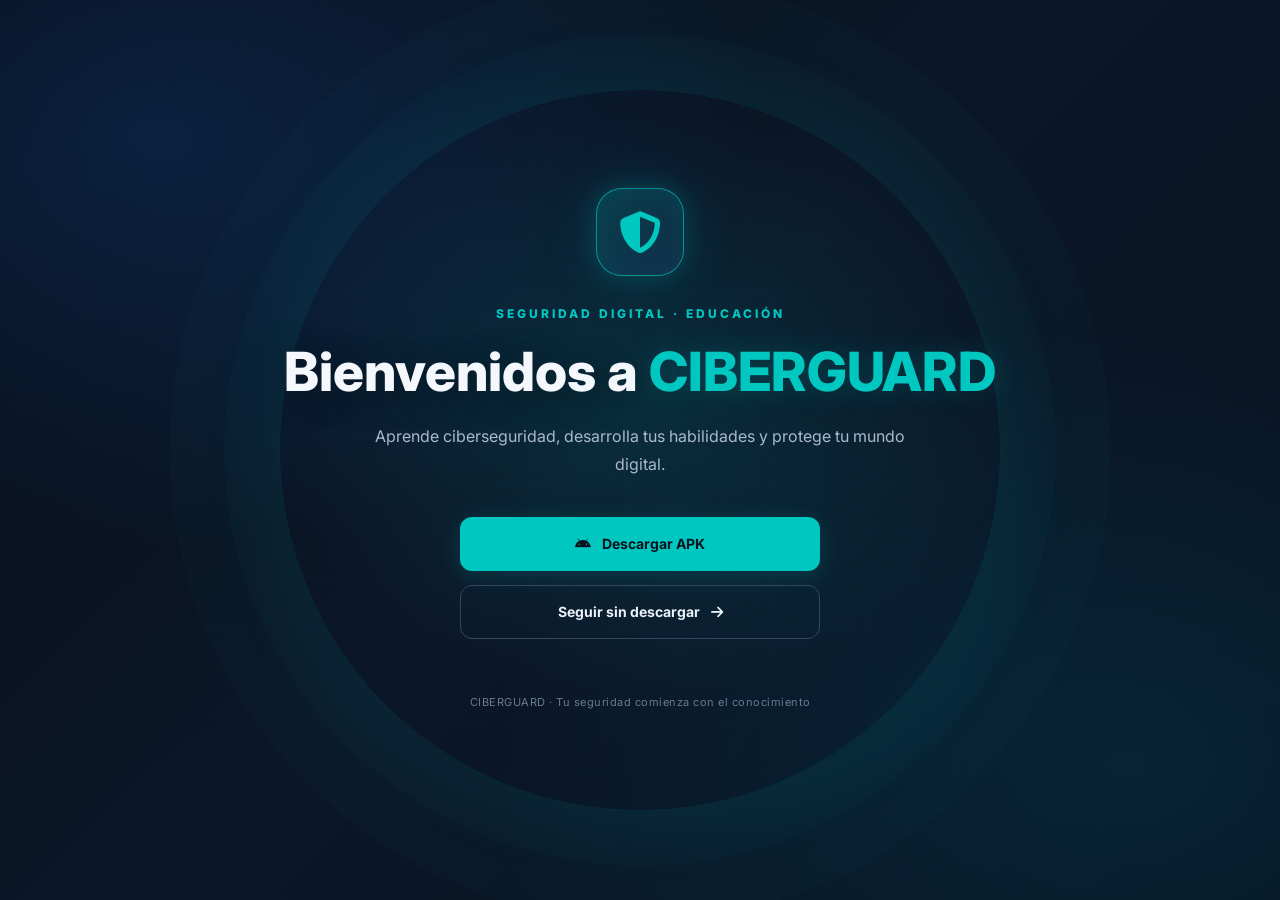
==== commit 3e73f862: "Add files via upload" ====
--- a/index.html
+++ b/index.html
@@ -42,330 +42,2330 @@
 
     <link rel="stylesheet" href="styles.css">
 
-<script>
-(function () {
-    const installed =
-        window.matchMedia("(display-mode: standalone)").matches ||
-        window.navigator.standalone === true;
-
-    const desktop = new URLSearchParams(window.location.search).get("desktop") === "1"; if (!installed && !desktop) {
-        document.documentElement.classList.add("browser-entry");
-    }
-})();
+<script>
+(function () {
+    const installed =
+        window.matchMedia("(display-mode: standalone)").matches ||
+        window.navigator.standalone === true;
+
+    const desktop = new URLSearchParams(window.location.search).get("desktop") === "1"; if (!installed && !desktop) {
+        document.documentElement.classList.add("browser-entry");
+    }
+})();
+</script>
+</head>
+
+ 
+
+<body>
+<section id="welcomeScreen" class="welcome-screen">
+    <div class="welcome-content">
+        <div class="welcome-icon"><i class="fa-solid fa-shield-halved"></i></div>
+        <p class="welcome-label">SEGURIDAD DIGITAL · EDUCACIÓN</p>
+        <h1>Bienvenidos a <span>CIBERGUARD</span></h1>
+        <p class="welcome-description">
+            Aprende ciberseguridad, desarrolla tus habilidades y protege tu mundo digital.
+        </p>
+        <div class="welcome-actions">
+            <a class="welcome-button primary" id="androidDownload"
+               href="https://github.com/angello-0610-glitch/CIBERGUARD/releases/download/v1.0.0/app-debug.apk">
+                <i class="fa-brands fa-android"></i>
+                Descargar APK
+            </a>
+            <button class="welcome-button secondary" id="continueWeb">
+                Seguir sin descargar <i class="fa-solid fa-arrow-right"></i>
+            </button>
+        </div>
+        <p class="welcome-footer">CIBERGUARD · Tu seguridad comienza con el conocimiento</p>
+    </div>
+</section>
+<script>
+document.getElementById("continueWeb")?.addEventListener("click", function () {
+    document.documentElement.classList.remove("browser-entry");
+});
 </script>
-</head>
-
- 
-
-<body>
-<section id="welcomeScreen" class="welcome-screen">
-    <div class="welcome-content">
-        <div class="welcome-icon"><i class="fa-solid fa-shield-halved"></i></div>
-        <p class="welcome-label">SEGURIDAD DIGITAL Â· EDUCACIÃ“N</p>
-        <h1>Bienvenidos a <span>CIBERGUARD</span></h1>
-        <p class="welcome-description">
-            Aprende ciberseguridad, desarrolla tus habilidades y protege tu mundo digital.
-        </p>
-        <div class="welcome-actions">
-            <a class="welcome-button primary" id="androidDownload"
-               href="https://github.com/angello-0610-glitch/CIBERGUARD/releases/download/v1.0.0/app-debug.apk">
-                <i class="fa-brands fa-android"></i>
-                Descargar APK
+
+ 
+
+    <!-- ================================================== -->
+
+    <!-- 1. NAVEGACIÓN -->
+
+    <!-- ================================================== -->
+
+ 
+
+    <header class="header">
+
+        <nav class="navbar container">
+
+            <div class="mobile-header-top">
+
+                <a href="#inicio" class="logo">
+
+                    <span class="logo-icon"><i class="fa-solid fa-shield-halved"></i></span>
+
+                    <span>CIBER<span>GUARD</span></span>
+
+                </a>
+
+                <button class="menu-toggle" id="menuToggle" aria-label="Abrir menú" aria-expanded="false" aria-controls="navLinks">
+
+                    <i class="fa-solid fa-bars"></i>
+
+                </button>
+
+            </div>
+
+ 
+
+            <div class="nav-links" id="navLinks">
+
+                <div class="sidebar-controls">
+
+                    <div class="account-actions">
+
+                        <button class="theme-toggle" id="themeToggle" aria-label="Cambiar tema"><i class="fa-solid fa-sun"></i></button>
+
+                        <button class="profile-button" id="openProfile"><i class="fa-solid fa-users"></i> Perfiles</button>
+
+                        <button class="profile-button" id="loginButton"><i class="fa-regular fa-user"></i> Iniciar sesi&#243;n</button>
+
+                        <button class="account-avatar-button" id="accountMenuButton" hidden aria-label="Abrir menú de cuenta" aria-expanded="false">
+
+                            <img id="headerAvatarImage" src="" alt="Foto de perfil" hidden>
+
+                            <span id="headerAvatarFallback"><i class="fa-solid fa-user"></i></span>
+
+                        </button>
+
+                        <div class="account-dropdown" id="accountDropdown" hidden>
+
+                            <div class="account-dropdown-header"><strong id="menuAccountName">Mi cuenta</strong><span id="menuAccountEmail">Usuario de CIBERGUARD</span></div>
+
+                            <button type="button" id="openAvatarSettings"><i class="fa-solid fa-camera"></i> Cambiar foto de perfil</button>
+
+                            <button type="button" id="menuThemeButton"><i class="fa-solid fa-palette"></i> Cambiar tema de fondo</button>
+
+                            <button type="button" id="openAccountDetails"><i class="fa-solid fa-user-gear"></i> Datos de mi cuenta</button>
+
+                            <button type="button" id="openExperienceSettings"><i class="fa-solid fa-sliders"></i> Personalizar experiencia</button>
+
+                            <div class="account-dropdown-divider"></div>
+
+                            <button type="button" id="logoutMenuButton" class="logout-menu-button"><i class="fa-solid fa-right-from-bracket"></i> Cerrar sesión</button>
+
+                        </div>
+
+                    </div>
+
+                </div>
+
+ 
+
+                <div class="sidebar-navigation">
+
+                    <span class="sidebar-label">MENÚ PRINCIPAL</span>
+
+                    <a href="#inicio"><i class="fa-solid fa-house"></i><span>Inicio</span></a>
+
+                    <a href="#aprendizaje"><i class="fa-solid fa-book-open"></i><span>Aprendizaje</span></a>
+
+                    <a href="#videos"><i class="fa-solid fa-circle-play"></i><span>Videos</span></a>
+
+                    <a href="#juegos"><i class="fa-solid fa-gamepad"></i><span>Juegos</span></a>
+
+                    <a href="#perfiles"><i class="fa-solid fa-users"></i><span>Perfiles</span></a>
+
+                    <a href="#nosotros"><i class="fa-solid fa-circle-info"></i><span>Nosotros</span></a>
+
+                </div>
+
+            </div>
+
+        </nav>
+
+    </header>
+
+ 
+
+    <button class="sidebar-backdrop" id="sidebarBackdrop" type="button" aria-label="Cerrar menú"></button>
+
+ 
+
+    <main>
+
+ 
+
+        <!-- ================================================== -->
+
+        <!-- 2. PORTADA -->
+
+        <!-- ================================================== -->
+
+ 
+
+        <section class="hero" id="inicio">
+
+ 
+
+            <div class="container hero-content">
+
+ 
+
+                <div class="hero-text">
+
+ 
+
+                    <span class="section-tag">
+
+                        <i class="fa-solid fa-lock"></i>
+
+                        EDUCACIÓN Y SEGURIDAD DIGITAL
+
+                    </span>
+
+ 
+
+                    <h1>
+
+                        Protege tu mundo <span>digital</span>
+
+                    </h1>
+
+ 
+
+                    <p>
+
+                        Aprende a navegar de forma segura, reconoce las amenazas
+
+                        digitales y conviértete en un ciudadano responsable en Internet.
+
+                    </p>
+
+ 
+
+                    <div class="hero-buttons">
+
+ 
+
+                        <a href="#aprendizaje" class="btn btn-primary">
+
+                            Comenzar a aprender
+
+                            <i class="fa-solid fa-arrow-right"></i>
+
+                        </a>
+
+ 
+
+                        <a href="#nosotros" class="btn btn-outline">
+
+                            Conocer más
+
+                        </a>
+
+ 
+
+                    </div>
+
+ 
+
+                    <div class="hero-features">
+
+ 
+
+                        <div>
+
+                            <i class="fa-solid fa-shield-heart"></i>
+
+                            Seguridad digital
+
+                        </div>
+
+ 
+
+                        <div>
+
+                            <i class="fa-solid fa-graduation-cap"></i>
+
+                            Aprendizaje interactivo
+
+                        </div>
+
+ 
+
+                    </div>
+
+ 
+
+                </div>
+
+ 
+
+                <div class="hero-visual">
+
+ 
+
+                    <div class="security-circle">
+
+ 
+
+                        <div class="security-glow"></div>
+
+ 
+
+                        <img
+
+                            src="https://images.unsplash.com/photo-1550751827-4bd374c3f58b?w=700"
+
+                            alt="Tecnología y ciberseguridad"
+
+                            class="main-shield"
+
+                        >
+
+ 
+
+                        <div class="floating-icon icon-one">
+
+                            <i class="fa-solid fa-lock"></i>
+
+                        </div>
+
+ 
+
+                        <div class="floating-icon icon-two">
+
+                            <i class="fa-solid fa-user-shield"></i>
+
+                        </div>
+
+ 
+
+                        <div class="floating-icon icon-three">
+
+                            <i class="fa-solid fa-fingerprint"></i>
+
+                        </div>
+
+ 
+
+                    </div>
+
+ 
+
+                    <div class="security-message">
+
+                        <i class="fa-solid fa-circle-check"></i>
+
+                        Tu seguridad es nuestra prioridad
+
+                    </div>
+
+ 
+
+                </div>
+
+ 
+
+            </div>
+
+ 
+
+        </section>
+
+ 
+
+ 
+
+        <!-- ================================================== -->
+
+        <!-- 3. ESTADÍSTICAS -->
+
+        <!-- ================================================== -->
+
+ 
+
+        <section class="stats-section">
+
+ 
+
+            <div class="container stats-grid">
+
+ 
+
+                <div class="stat-item">
+
+                    <i class="fa-solid fa-book-open"></i>
+
+                    <div>
+
+                        <h3>6</h3>
+
+                        <p>Temas educativos</p>
+
+                    </div>
+
+                </div>
+
+ 
+
+                <div class="stat-item">
+
+                    <i class="fa-solid fa-gamepad"></i>
+
+                    <div>
+
+                        <h3>9</h3>
+
+                        <p>Juegos interactivos</p>
+
+                    </div>
+
+                </div>
+
+ 
+
+                <div class="stat-item">
+
+                    <i class="fa-solid fa-video"></i>
+
+                    <div>
+
+                        <h3>Videos</h3>
+
+                        <p>Contenido audiovisual</p>
+
+                    </div>
+
+                </div>
+
+ 
+
+                <div class="stat-item">
+
+                    <i class="fa-solid fa-users"></i>
+
+                    <div>
+
+                        <h3>Todos</h3>
+
+                        <p>Aprendizaje para todos</p>
+
+                    </div>
+
+                </div>
+
+ 
+
+            </div>
+
+ 
+
+        </section>
+
+ 
+
+ 
+
+        <!-- ================================================== -->
+
+        <!-- 4. APRENDIZAJE -->
+
+        <!-- ================================================== -->
+
+ 
+
+        <section class="section" id="aprendizaje">
+
+ 
+
+            <div class="container">
+
+ 
+
+                <div class="section-heading">
+
+ 
+
+                    <span class="section-tag">APRENDE Y DESCUBRE</span>
+
+ 
+
+                    <h2>
+
+                        Explora el mundo de la <span>ciberseguridad</span>
+
+                    </h2>
+
+ 
+
+                    <p>
+
+                        Conoce los conceptos esenciales para protegerte
+
+                        en el entorno digital
+
+                    </p>
+
+ 
+
+                </div>
+
+ 
+
+                <div class="search-row">
+
+ 
+
+                    <input
+
+                        id="contentSearch"
+
+                        type="search"
+
+                        placeholder="Buscar un tema de ciberseguridad..."
+
+                        aria-label="Buscar temas"
+
+                    >
+
+ 
+
+                    <i class="fa-solid fa-magnifying-glass"></i>
+
+ 
+
+                </div>
+
+ 
+
+                <p id="searchEmpty" class="search-empty" hidden>
+
+                    No se encontraron temas con esa búsqueda
+
+                </p>
+
+ 
+
+                <div class="learning-grid">
+
+ 
+
+                    <article class="learning-card">
+
+                        <img src="https://images.unsplash.com/photo-1516321318423-f06f85e504b3?w=700" alt="Computadora">
+
+ 
+
+                        <div class="card-content">
+
+                            <span class="card-number">01 / FUNDAMENTOS</span>
+
+                            <h3>¿Qué es la ciberseguridad?</h3>
+
+                            <p>Descubre cómo proteger dispositivos, sistemas e información frente a amenazas digitales</p>
+
+                            <a href="#contenido">Explorar tema <i class="fa-solid fa-arrow-right"></i></a>
+
+                        </div>
+
+                    </article>
+
+ 
+
+                    <article class="learning-card">
+
+                        <img src="https://images.unsplash.com/photo-1563013544-824ae1b704d3?w=700" alt="Protección de datos">
+
+ 
+
+                        <div class="card-content">
+
+                            <span class="card-number">02 / PRIVACIDAD</span>
+
+                            <h3>Protección de datos</h3>
+
+                            <p>Aprende a cuidar tu información personal, contraseñas y privacidad en Internet</p>
+
+                            <a href="#contenido">Explorar tema <i class="fa-solid fa-arrow-right"></i></a>
+
+                        </div>
+
+                    </article>
+
+ 
+
+                    <article class="learning-card">
+
+                        <img src="https://images.unsplash.com/photo-1611162616305-c69b3fa7fbe0?w=700" alt="Redes sociales">
+
+ 
+
+                        <div class="card-content">
+
+                            <span class="card-number">03 / REDES SOCIALES</span>
+
+                            <h3>Uso responsable de redes</h3>
+
+                            <p>Utiliza las redes sociales con responsabilidad y evita compartir información sensible</p>
+
+                            <a href="#contenido">Explorar tema <i class="fa-solid fa-arrow-right"></i></a>
+
+                        </div>
+
+                    </article>
+
+ 
+
+                    <article class="learning-card">
+
+                        <img src="https://images.unsplash.com/photo-1510511459019-5dda7724fd87?w=700" alt="Amenazas informáticas">
+
+ 
+
+                        <div class="card-content">
+
+                            <span class="card-number">04 / PREVENCIÓN</span>
+
+                            <h3>Amenazas digitales</h3>
+
+                            <p>Identifica el phishing, malware, estafas y otros peligros que existen en Internet</p>
+
+                            <a href="#contenido">Explorar tema <i class="fa-solid fa-arrow-right"></i></a>
+
+                        </div>
+
+                    </article>
+
+ 
+
+                    <article class="learning-card">
+
+                        <img src="https://images.unsplash.com/photo-1496181133206-80ce9b88a853?w=700" alt="Dispositivos tecnológicos">
+
+ 
+
+                        <div class="card-content">
+
+                            <span class="card-number">05 / DISPOSITIVOS</span>
+
+                            <h3>Seguridad de dispositivos</h3>
+
+                            <p>Protege tu computadora, celular y otros equipos mediante buenas prácticas</p>
+
+                            <a href="#contenido">Explorar tema <i class="fa-solid fa-arrow-right"></i></a>
+
+                        </div>
+
+                    </article>
+
+ 
+
+                    <article class="learning-card">
+
+                        <img src="https://images.unsplash.com/photo-1521737711867-e3b97375f902?w=700" alt="Ciudadanía digital">
+
+ 
+
+                        <div class="card-content">
+
+                            <span class="card-number">06 / CIUDADANÍA</span>
+
+                            <h3>Ciudadanía digital</h3>
+
+                            <p>Participa en Internet con respeto, responsabilidad y pensamiento crítico</p>
+
+                            <a href="#contenido">Explorar tema <i class="fa-solid fa-arrow-right"></i></a>
+
+                        </div>
+
+                    </article>
+
+ 
+
+                </div>
+
+ 
+
+            </div>
+
+ 
+
+        </section>
+
+ 
+
+ 
+
+        <!-- ================================================== -->
+
+        <!-- 5. CONTENIDO EDUCATIVO -->
+
+        <!-- ================================================== -->
+
+ 
+
+        <section class="section content-section" id="contenido">
+
+ 
+
+            <div class="container">
+
+ 
+
+                <div class="section-heading">
+
+ 
+
+                    <span class="section-tag">CONOCIMIENTO ESENCIAL</span>
+
+ 
+
+                    <h2>
+
+                        Aprende a <span>protegerte</span>
+
+                    </h2>
+
+ 
+
+                    <p>
+
+                        Hábitos sencillos que pueden marcar la diferencia
+
+                        en tu seguridad digital
+
+                    </p>
+
+ 
+
+                </div>
+
+ 
+
+                <div class="content-grid">
+
+ 
+
+                    <div class="content-item">
+
+                        <div class="content-icon">
+
+                            <i class="fa-solid fa-key"></i>
+
+                        </div>
+
+                        <div>
+
+                            <h3>Contraseñas seguras</h3>
+
+                            <p>Utiliza contraseñas largas, únicas y difíciles de adivinar, activa la autenticación en dos pasos cuando esté disponible</p>
+
+                        </div>
+
+                    </div>
+
+ 
+
+                    <div class="content-item">
+
+                        <div class="content-icon">
+
+                            <i class="fa-solid fa-envelope-open-text"></i>
+
+                        </div>
+
+                        <div>
+
+                            <h3>Evita el phishing</h3>
+
+                            <p>Desconfía de mensajes urgentes, enlaces extraños y solicitudes inesperadas de datos personales</p>
+
+                        </div>
+
+                    </div>
+
+ 
+
+                    <div class="content-item">
+
+                        <div class="content-icon">
+
+                            <i class="fa-solid fa-user-lock"></i>
+
+                        </div>
+
+                        <div>
+
+                            <h3>Cuida tu privacidad</h3>
+
+                            <p>Revisa la configuración de privacidad y piensa antes de publicar fotografías, ubicaciones o información personal</p>
+
+                        </div>
+
+                    </div>
+
+ 
+
+                    <div class="content-item">
+
+                        <div class="content-icon">
+
+                            <i class="fa-solid fa-rotate"></i>
+
+                        </div>
+
+                        <div>
+
+                            <h3>Mantén tus equipos actualizados</h3>
+
+                            <p>Instala actualizaciones del sistema y utiliza aplicaciones provenientes de fuentes confiables</p>
+
+                        </div>
+
+                    </div>
+
+ 
+
+                </div>
+
+ 
+
+            </div>
+
+ 
+
+        </section>
+
+ 
+
+ 
+
+        <!-- ================================================== -->
+
+        <!-- 6. VIDEOS -->
+
+        <!-- ================================================== -->
+
+ 
+
+        <section class="section" id="videos">
+
+ 
+
+            <div class="container">
+
+ 
+
+                <div class="section-heading">
+
+                    <span class="section-tag">APRENDE DE FORMA VISUAL</span>
+
+                    <h2>Videos sobre <span>seguridad digital</span></h2>
+
+                    <p>Refuerza tus conocimientos con recursos audiovisuales</p>
+
+                </div>
+
+ 
+
+                <div class="video-grid">
+
+ 
+
+                    <a class="video-card" href="https://www.youtube.com/results?search_query=que+es+la+ciberseguridad+para+estudiantes" target="_blank" rel="noopener noreferrer">
+
+                        <div class="video-image">
+
+                            <img src="https://images.unsplash.com/photo-1550751827-4bd374c3f58b?w=700" alt="Introducción a la ciberseguridad">
+
+                            <span><i class="fa-solid fa-play"></i></span>
+
+                        </div>
+
+                        <div class="video-info">
+
+                            <h3>Introducción a la ciberseguridad</h3>
+
+                            <p>Conceptos básicos y protección digital</p>
+
+                        </div>
+
+                    </a>
+
+ 
+
+                    <a class="video-card" href="https://www.youtube.com/results?search_query=como+crear+contrase%C3%B1as+seguras" target="_blank" rel="noopener noreferrer">
+
+                        <div class="video-image">
+
+                            <img src="https://images.unsplash.com/photo-1614064641938-3bbee52942c7?w=700" alt="Contraseñas seguras">
+
+                            <span><i class="fa-solid fa-play"></i></span>
+
+                        </div>
+
+                        <div class="video-info">
+
+                            <h3>Cómo crear contraseñas seguras</h3>
+
+                            <p>Protege tus cuentas personales</p>
+
+                        </div>
+
+                    </a>
+
+ 
+
+                    <a class="video-card" href="https://www.youtube.com/results?search_query=como+identificar+phishing+estafas+digitales" target="_blank" rel="noopener noreferrer">
+
+                        <div class="video-image">
+
+                            <img src="https://images.unsplash.com/photo-1563013544-824ae1b704d3?w=700" alt="Prevención de estafas">
+
+                            <span><i class="fa-solid fa-play"></i></span>
+
+                        </div>
+
+                        <div class="video-info">
+
+                            <h3>Identifica las estafas digitales</h3>
+
+                            <p>Aprende a reconocer mensajes peligrosos</p>
+
+                        </div>
+
+                    </a>
+
+ 
+
+                </div>
+
+ 
+
+            </div>
+
+ 
+
+        </section>
+
+ 
+
+ 
+
+        <!-- ================================================== -->
+
+        <!-- 7. JUEGOS -->
+
+        <!-- ================================================== -->
+
+ 
+
+        <section class="section games-section" id="juegos">
+
+ 
+
+            <div class="container">
+
+ 
+
+                <div class="section-heading">
+
+                    <span class="section-tag">PON A PRUEBA TUS CONOCIMIENTOS</span>
+
+                    <h2>Aprender también puede ser <span>divertido</span></h2>
+
+                    <p>Participa en pequeños desafíos y demuestra lo que sabes</p>
+
+                </div>
+
+ 
+
+                <div class="games-grid">
+
+ 
+
+                    <!-- JUEGO 1 -->
+
+                    <article class="game-card">
+
+                        <div class="game-icon">
+
+                            <i class="fa-solid fa-brain"></i>
+
+                        </div>
+
+                        <span class="game-label">RETO 01</span>
+
+                        <h3>Quiz de ciberseguridad</h3>
+
+                        <p>Responde preguntas y demuestra tus conocimientos sobre seguridad digital</p>
+
+                        <button class="btn btn-primary game-start" data-game="quiz">
+
+                            Jugar ahora <i class="fa-solid fa-arrow-right"></i>
+
+                        </button>
+
+                    </article>
+
+ 
+
+                    <!-- JUEGO 2 -->
+
+                    <article class="game-card">
+
+                        <div class="game-icon">
+
+                            <i class="fa-solid fa-key"></i>
+
+                        </div>
+
+                        <span class="game-label">RETO 02</span>
+
+                        <h3>Contraseña segura</h3>
+
+                        <p>Identifica cuáles contraseñas ofrecen una mejor protección</p>
+
+                        <button class="btn btn-primary game-start" data-game="password">
+
+                            Jugar ahora <i class="fa-solid fa-arrow-right"></i>
+
+                        </button>
+
+                    </article>
+
+ 
+
+                    <!-- JUEGO 3 -->
+
+                    <article class="game-card">
+
+                        <div class="game-icon">
+
+                            <i class="fa-solid fa-triangle-exclamation"></i>
+
+                        </div>
+
+                        <span class="game-label">RETO 03</span>
+
+                        <h3>Detecta el peligro</h3>
+
+                        <p>Analiza situaciones y decide cómo actuar ante posibles amenazas</p>
+
+                        <button class="btn btn-primary game-start" data-game="danger">
+
+                            Jugar ahora <i class="fa-solid fa-arrow-right"></i>
+
+                        </button>
+
+                    </article>
+
+ 
+
+                    <!-- JUEGO 4 -->
+
+                    <article class="game-card">
+
+                        <div class="game-icon">
+
+                            <i class="fa-solid fa-fish"></i>
+
+                        </div>
+
+                        <span class="game-label">RETO 04</span>
+
+                        <h3>Cazador de phishing</h3>
+
+                        <p>Detecta correos, enlaces y mensajes fraudulentos antes de caer en una trampa</p>
+
+                        <button class="btn btn-primary game-start" data-game="phishing">
+
+                            Jugar ahora <i class="fa-solid fa-arrow-right"></i>
+
+                        </button>
+
+                    </article>
+
+ 
+
+                    <!-- JUEGO 5 -->
+
+                    <article class="game-card">
+
+                        <div class="game-icon">
+
+                            <i class="fa-solid fa-user-secret"></i>
+
+                        </div>
+
+                        <span class="game-label">RETO 05</span>
+
+                        <h3>Detecta al intruso</h3>
+
+                        <p>Identifica accesos desconocidos y aprende a proteger tus cuentas</p>
+
+                        <button class="btn btn-primary game-start" data-game="intruder">
+
+                            Jugar ahora <i class="fa-solid fa-arrow-right"></i>
+
+                        </button>
+
+                    </article>
+
+ 
+
+                    <!-- JUEGO 6 -->
+
+                    <article class="game-card">
+
+                        <div class="game-icon">
+
+                            <i class="fa-solid fa-scale-balanced"></i>
+
+                        </div>
+
+                        <span class="game-label">RETO 06</span>
+
+                        <h3>Decisiones digitales</h3>
+
+                        <p>Resuelve situaciones cotidianas y elige la decisión más segura</p>
+
+                        <button class="btn btn-primary game-start" data-game="decisions">
+
+                            Jugar ahora <i class="fa-solid fa-arrow-right"></i>
+
+                        </button>
+
+                    </article>
+
+ 
+
+                    <!-- JUEGO 7 -->
+
+                    <article class="game-card">
+
+                        <div class="game-icon">
+
+                            <i class="fa-solid fa-brain"></i>
+
+                        </div>
+
+                        <span class="game-label">RETO 07</span>
+
+                        <h3>Memoria cibernética</h3>
+
+                        <p>Recuerda las reglas esenciales para mantener tu información protegida</p>
+
+                        <button class="btn btn-primary game-start" data-game="memory">
+
+                            Jugar ahora <i class="fa-solid fa-arrow-right"></i>
+
+                        </button>
+
+                    </article>
+
+ 
+
+                    <!-- JUEGO 8 -->
+
+                    <article class="game-card">
+
+                        <div class="game-icon">
+
+                            <i class="fa-solid fa-shield-halved"></i>
+
+                        </div>
+
+                        <span class="game-label">RETO 08</span>
+
+                        <h3>Misión: cuenta segura</h3>
+
+                        <p>Completa una misión y aplica medidas para asegurar una cuenta digital</p>
+
+                        <button class="btn btn-primary game-start" data-game="mission">
+
+                            Jugar ahora <i class="fa-solid fa-arrow-right"></i>
+
+                        </button>
+
+                    </article>
+
+ 
+
+                    <!-- JUEGO 9 -->
+
+                    <article class="game-card">
+
+                        <div class="game-icon">
+
+                            <i class="fa-solid fa-stopwatch"></i>
+
+                        </div>
+
+                        <span class="game-label">RETO 09</span>
+
+                        <h3>Desafío contrarreloj</h3>
+
+                        <p>Responde correctamente antes de que el tiempo llegue a cero</p>
+
+                        <button class="btn btn-primary game-start" data-game="speed">
+
+                            Jugar ahora <i class="fa-solid fa-arrow-right"></i>
+
+                        </button>
+
+                    </article>
+
+ 
+
+                </div>
+
+ 
+
+                <div class="game-area" id="gameArea" hidden>
+
+ 
+
+                    <div class="game-area-header">
+
+                        <h3 id="gameTitle">Desafío</h3>
+
+ 
+
+                        <button id="closeGame" class="close-button" aria-label="Cerrar juego">
+
+                            <i class="fa-solid fa-xmark"></i>
+
+                        </button>
+
+                    </div>
+
+ 
+
+                    <div id="gameContent"></div>
+
+ 
+
+                </div>
+
+ 
+
+            </div>
+
+ 
+
+        </section>
+
+ 
+
+ 
+
+        <!-- ================================================== -->
+
+        <!-- 8. PERFILES -->
+
+        <!-- ================================================== -->
+
+ 
+
+        <section class="section profiles-section" id="perfiles">
+
+ 
+
+            <div class="container">
+
+ 
+
+                <div class="section-heading">
+
+                    <span class="section-tag">UNA PLATAFORMA PARA TODOS</span>
+
+                    <h2>Aprendizaje para <span>cada persona</span></h2>
+
+                    <p>Selecciona el perfil cuya experiencia deseas explorar</p>
+
+                </div>
+
+ 
+
+                <div class="profiles-grid">
+
+ 
+
+                    <article class="profile-card">
+
+                        <i class="fa-solid fa-user-graduate"></i>
+
+                        <h3>Estudiantes</h3>
+
+                        <p>Aprende, explora y desarrolla habilidades para navegar de forma segura</p>
+
+                        <button class="btn btn-outline profile-select" data-profile="Estudiante">
+
+                            Explorar perfil
+
+                        </button>
+
+                    </article>
+
+ 
+
+                    <article class="profile-card">
+
+                        <i class="fa-solid fa-chalkboard-user"></i>
+
+                        <h3>Docentes</h3>
+
+                        <p>Consulta ideas y recursos para promover una cultura de seguridad digital</p>
+
+                        <button class="btn btn-outline profile-select" data-profile="Docente">
+
+                            Explorar perfil
+
+                        </button>
+
+                    </article>
+
+ 
+
+                    <article class="profile-card">
+
+                        <i class="fa-solid fa-globe"></i>
+
+                        <h3>Público general</h3>
+
+                        <p>Fortalece tus conocimientos y adopta hábitos responsables en Internet</p>
+
+                        <button class="btn btn-outline profile-select" data-profile="Público general">
+
+                            Explorar perfil
+
+                        </button>
+
+                    </article>
+
+ 
+
+                </div>
+
+ 
+
+                <p id="profileViewStatus" class="profile-result" style="text-align:center;margin-top:20px"></p>
+
+ 
+
+                <div class="user-dashboard" id="userDashboard" hidden>
+
+ 
+
+                    <h3>Mi progreso en CIBERGUARD</h3>
+
+ 
+
+                    <p id="accountEmail">No has iniciado sesión</p>
+
+ 
+
+                    <div class="dashboard-stats">
+
+ 
+
+                        <div class="dashboard-stat">
+
+                            <strong id="dashboardName">Usuario</strong>
+
+                            <span>Cuenta</span>
+
+                        </div>
+
+ 
+
+                        <div class="dashboard-stat">
+
+                            <strong id="dashboardRole">Perfil</strong>
+
+                            <span>Tipo de perfil</span>
+
+                        </div>
+
+ 
+
+                        <div class="dashboard-stat">
+
+                            <strong id="dashboardXp">0</strong>
+
+                            <span>Puntos XP</span>
+
+                        </div>
+
+ 
+
+                        <div class="dashboard-stat">
+
+                            <strong id="dashboardCompleted">0</strong>
+
+                            <span>Retos completados</span>
+
+                        </div>
+
+ 
+
+                    </div>
+
+ 
+
+                    <button class="btn btn-outline" id="logoutButton">
+
+                        Cerrar sesión
+
+                    </button>
+
+ 
+
+                </div>
+
+ 
+
+                <p id="accountStatus" class="auth-note" style="text-align:center;margin-top:15px">
+
+                    Firebase se está iniciando...
+
+                </p>
+
+ 
+
+            </div>
+
+ 
+
+        </section>
+
+ 
+
+ 
+
+        <!-- ================================================== -->
+
+        <!-- 9. NOSOTROS -->
+
+        <!-- ================================================== -->
+
+ 
+
+        <section class="section about-section" id="nosotros">
+
+ 
+
+            <div class="container about-content">
+
+ 
+
+                <div class="about-image">
+
+ 
+
+                    <img
+
+                        src="https://images.unsplash.com/photo-1531482615713-2afd69097998?w=900"
+
+                        alt="Personas aprendiendo tecnología"
+
+                    >
+
+ 
+
+                    <div class="about-badge">
+
+                        <i class="fa-solid fa-shield-halved"></i>
+
+                        Aprende y protégete
+
+                    </div>
+
+ 
+
+                </div>
+
+ 
+
+                <div class="about-text">
+
+ 
+
+                    <span class="section-tag">CONOCE CIBERGUARD</span>
+
+ 
+
+                    <h2>
+
+                        Construyendo una cultura de <span>seguridad digital</span>
+
+                    </h2>
+
+ 
+
+                    <p>
+
+                        CIBERGUARD es una plataforma educativa que busca enseñar
+
+                        a las personas a utilizar Internet, las redes sociales y
+
+                        los dispositivos tecnológicos de manera segura y responsable.
+
+                    </p>
+
+ 
+
+                    <p>
+
+                        A través de información, recursos audiovisuales y juegos
+
+                        interactivos, promovemos el pensamiento crítico y la prevención
+
+                        de riesgos en el entorno digital.
+
+                    </p>
+
+ 
+
+                    <a href="#aprendizaje" class="btn btn-primary">
+
+                        Explorar contenidos
+
+                        <i class="fa-solid fa-arrow-right"></i>
+
+                    </a>
+
+ 
+
+                </div>
+
+ 
+
+            </div>
+
+ 
+
+        </section>
+
+ 
+
+ 
+
+        <!-- ================================================== -->
+
+        <!-- 10. LLAMADO A LA ACCIÓN -->
+
+        <!-- ================================================== -->
+
+ 
+
+        <section class="cta-section">
+
+ 
+
+            <div class="container cta-content">
+
+ 
+
+                <div>
+
+                    <span class="section-tag">TU SEGURIDAD COMIENZA CONTIGO</span>
+
+                    <h2>El mundo digital también necesita protección</h2>
+
+                    <p>Aprende hoy, protégete siempre</p>
+
+                </div>
+
+ 
+
+                <a href="#juegos" class="btn btn-light">
+
+                    Poner a prueba mis conocimientos
+
+                    <i class="fa-solid fa-arrow-right"></i>
+
+                </a>
+
+ 
+
+            </div>
+
+ 
+
+        </section>
+
+ 
+
+    </main>
+
+ 
+
+ 
+
+    <!-- ================================================== -->
+
+    <!-- 11. PIE DE PÁGINA -->
+
+    <!-- ================================================== -->
+
+ 
+
+    <footer class="footer">
+
+ 
+
+        <div class="container footer-content">
+
+ 
+
+            <a href="#inicio" class="logo">
+
+                <span class="logo-icon">
+
+                    <i class="fa-solid fa-shield-halved"></i>
+
+                </span>
+
+                <span>CIBER<span>GUARD</span></span>
+
             </a>
-            <button class="welcome-button secondary" id="continueWeb">
-                Seguir sin descargar <i class="fa-solid fa-arrow-right"></i>
+
+ 
+
+            <p>Educación para un entorno digital más seguro</p>
+
+ 
+
+            <span>© 2026 CIBERGUARD | Proyecto educativo</span>
+
+ 
+
+            <p class="footer-credit">
+
+                Desarrollado por Angello Steven Panta Fiestas
+
+            </p>
+
+ 
+
+        </div>
+
+ 
+
+    </footer>
+
+ 
+
+ 
+
+    <!-- ================================================== -->
+
+    <!-- 12. MODAL DE INICIO DE SESIÓN Y REGISTRO -->
+
+    <!-- ================================================== -->
+
+ 
+
+    <div class="auth-modal" id="authModal" aria-hidden="true">
+
+ 
+
+        <div class="auth-box">
+
+ 
+
+            <button class="auth-close" id="closeAuth" aria-label="Cerrar">
+
+                &times;
+
             </button>
+
+ 
+
+            <span class="section-tag">CUENTA CIBERGUARD</span>
+
+ 
+
+            <h2 id="authHeading">Iniciar sesión</h2>
+
+ 
+
+            <p>
+
+                Accede para guardar tu perfil y progreso en la plataforma
+
+            </p>
+
+ 
+
+            <form id="authForm">
+
+ 
+
+                <label for="authName" id="authNameLabel" hidden>
+
+                    Nombre completo
+
+                </label>
+
+ 
+
+                <input
+
+                    id="authName"
+
+                    type="text"
+
+                    placeholder="Nombre completo"
+
+                    autocomplete="name"
+
+                    hidden
+
+                >
+
+ 
+
+                <label for="authRole" id="authRoleLabel" hidden>
+
+                    Tipo de cuenta
+
+                </label>
+
+ 
+
+                <select id="authRole" hidden>
+
+                    <option value="estudiante">Estudiante</option>
+
+                    <option value="publico">Público general</option>
+
+                </select>
+
+ 
+
+                <label for="authEmail">
+
+                    Correo electrónico
+
+                </label>
+
+ 
+
+                <input
+
+                    id="authEmail"
+
+                    type="email"
+
+                    placeholder="correo@ejemplo.com"
+
+                    autocomplete="email"
+
+                    required
+
+                >
+
+ 
+
+                <label for="authPassword">
+
+                    Contraseña
+
+                </label>
+
+ 
+
+                <input
+
+                    id="authPassword"
+
+                    type="password"
+
+                    placeholder="Mínimo 6 caracteres"
+
+                    autocomplete="current-password"
+
+                    minlength="6"
+
+                    required
+
+                >
+
+ 
+
+                <button class="btn btn-primary" id="authSubmit" type="submit">
+
+                    Ingresar
+
+                </button>
+
+ 
+
+                <p class="auth-message" id="authMessage" role="status"></p>
+
+ 
+
+            </form>
+
+ 
+
+            <p class="auth-switch">
+
+ 
+
+                <span id="authModeText">
+
+                    ¿Aún no tienes una cuenta?
+
+                </span>
+
+ 
+
+                <button id="authModeSwitch" type="button">
+
+                    Regístrate
+
+                </button>
+
+ 
+
+            </p>
+
+ 
+
+            <p class="auth-note">
+
+                Las cuentas de docente deben ser habilitadas por el administrador,
+
+                no se pueden crear desde el registro público
+
+            </p>
+
+ 
+
         </div>
-        <p class="welcome-footer">CIBERGUARD Â· Tu seguridad comienza con el conocimiento</p>
+
+ 
+
     </div>
-</section>
-<script>
-document.getElementById("continueWeb")?.addEventListener("click", function () {
-    document.documentElement.classList.remove("browser-entry");
-});
-</script>
+
+ 
 
  
 
     <!-- ================================================== -->
 
-    <!-- 1. NAVEGACIÃ“N -->
+    <!-- 13. MODAL DE SELECCIÓN DE PERFILES -->
 
     <!-- ================================================== -->
 
  
 
-    <header class="header">
-
-        <nav class="navbar container">
-
-            <div class="mobile-header-top">
-
-                <a href="#inicio" class="logo">
-
-                    <span class="logo-icon"><i class="fa-solid fa-shield-halved"></i></span>
-
-                    <span>CIBER<span>GUARD</span></span>
-
-                </a>
-
-                <button class="menu-toggle" id="menuToggle" aria-label="Abrir menÃº" aria-expanded="false" aria-controls="navLinks">
-
-                    <i class="fa-solid fa-bars"></i>
+    <div class="modal" id="profileModal" aria-hidden="true">
+
+ 
+
+        <div class="modal-box">
+
+ 
+
+            <button class="close-button" id="closeProfile" aria-label="Cerrar">
+
+                <i class="fa-solid fa-xmark"></i>
+
+            </button>
+
+ 
+
+            <div class="modal-icon">
+
+                <i class="fa-solid fa-user-shield"></i>
+
+            </div>
+
+ 
+
+            <h2>Selecciona una experiencia</h2>
+
+ 
+
+            <p>
+
+                Esta selección adapta la vista, no concede permisos de cuenta
+
+            </p>
+
+ 
+
+            <div class="profile-options">
+
+ 
+
+                <button class="profile-option" data-profile="Estudiante">
+
+                    <i class="fa-solid fa-user-graduate"></i>
+
+                    Estudiante
 
                 </button>
 
+ 
+
+                <button class="profile-option" data-profile="Docente">
+
+                    <i class="fa-solid fa-chalkboard-user"></i>
+
+                    Docente
+
+                </button>
+
+ 
+
+                <button class="profile-option" data-profile="Público general">
+
+                    <i class="fa-solid fa-globe"></i>
+
+                    Público general
+
+                </button>
+
+ 
+
             </div>
 
  
 
-            <div class="nav-links" id="navLinks">
-
-                <div class="sidebar-controls">
-
-                    <div class="account-actions">
-
-                        <button class="theme-toggle" id="themeToggle" aria-label="Cambiar tema"><i class="fa-solid fa-sun"></i></button>
-
-                        <button class="profile-button" id="openProfile"><i class="fa-solid fa-users"></i> Perfiles</button>
-
-                        <button class="profile-button" id="loginButton"><i class="fa-regular fa-user"></i> Iniciar sesi&#243;n</button>
-
-                        <button class="account-avatar-button" id="accountMenuButton" hidden aria-label="Abrir menÃº de cuenta" aria-expanded="false">
-
-                            <img id="headerAvatarImage" src="" alt="Foto de perfil" hidden>
-
-                            <span id="headerAvatarFallback"><i class="fa-solid fa-user"></i></span>
-
-                        </button>
-
-                        <div class="account-dropdown" id="accountDropdown" hidden>
-
-                            <div class="account-dropdown-header"><strong id="menuAccountName">Mi cuenta</strong><span id="menuAccountEmail">Usuario de CIBERGUARD</span></div>
-
-                            <button type="button" id="openAvatarSettings"><i class="fa-solid fa-camera"></i> Cambiar foto de perfil</button>
-
-                            <button type="button" id="menuThemeButton"><i class="fa-solid fa-palette"></i> Cambiar tema de fondo</button>
-
-                            <button type="button" id="openAccountDetails"><i class="fa-solid fa-user-gear"></i> Datos de mi cuenta</button>
-
-                            <button type="button" id="openExperienceSettings"><i class="fa-solid fa-sliders"></i> Personalizar experiencia</button>
-
-                            <div class="account-dropdown-divider"></div>
-
-                            <button type="button" id="logoutMenuButton" class="logout-menu-button"><i class="fa-solid fa-right-from-bracket"></i> Cerrar sesiÃ³n</button>
-
-                        </div>
-
-                    </div>
-
-                </div>
-
- 
-
-                <div class="sidebar-navigation">
-
-                    <span class="sidebar-label">MENÃš PRINCIPAL</span>
-
-                    <a href="#inicio"><i class="fa-solid fa-house"></i><span>Inicio</span></a>
-
-                    <a href="#aprendizaje"><i class="fa-solid fa-book-open"></i><span>Aprendizaje</span></a>
-
-                    <a href="#videos"><i class="fa-solid fa-circle-play"></i><span>Videos</span></a>
-
-                    <a href="#juegos"><i class="fa-solid fa-gamepad"></i><span>Juegos</span></a>
-
-                    <a href="#perfiles"><i class="fa-solid fa-users"></i><span>Perfiles</span></a>
-
-                    <a href="#nosotros"><i class="fa-solid fa-circle-info"></i><span>Nosotros</span></a>
-
-                </div>
+            <p class="profile-result" id="profileResult"></p>
+
+ 
+
+            <small>
+
+                Para guardar progreso y acceder a tu cuenta, inicia sesión
+
+            </small>
+
+ 
+
+        </div>
+
+ 
+
+    </div>
+
+ 
+
+ 
+
+    <!-- ================================================== -->
+
+    <!-- 14. MODAL DE INFORMACIÓN DE LOS TEMAS -->
+
+    <!-- ================================================== -->
+
+ 
+
+    <div id="topic-modal" class="topic-modal" aria-hidden="true">
+
+ 
+
+        <div class="topic-modal-content">
+
+ 
+
+            <button id="topic-close" class="topic-close" aria-label="Cerrar">
+
+                &times;
+
+            </button>
+
+ 
+
+            <div id="topic-content"></div>
+
+ 
+
+        </div>
+
+ 
+
+    </div>
+
+ 
+
+ 
+
+    <!-- ================================================== -->
+
+    <!-- 15.1. MODAL DE AVATARES Y FOTO DE PERFIL -->
+
+    <!-- ================================================== -->
+
+ 
+
+    <div class="modal" id="avatarModal" aria-hidden="true">
+
+ 
+
+        <div class="modal-box avatar-modal-box">
+
+ 
+
+            <button class="close-button" id="closeAvatarModal" aria-label="Cerrar">
+
+                <i class="fa-solid fa-xmark"></i>
+
+            </button>
+
+ 
+
+            <span class="section-tag">PERSONALIZA TU CUENTA</span>
+
+ 
+
+            <h2>Tu foto de perfil</h2>
+
+ 
+
+            <p>Elige un avatar de CIBERGUARD o utiliza una fotografía propia</p>
+
+ 
+
+            <div class="avatar-preview">
+
+                <img id="avatarPreviewImage" src="" alt="Vista previa" hidden>
+
+                <span id="avatarPreviewFallback">
+
+                    <i class="fa-solid fa-user"></i>
+
+                </span>
 
             </div>
 
-        </nav>
-
-    </header>
-
- 
-
-    <button class="sidebar-backdrop" id="sidebarBackdrop" type="button" aria-label="Cerrar menÃº"></button>
-
- 
-
-    <main>
-
- 
-
-        <!-- ================================================== -->
-
-        <!-- 2. PORTADA -->
-
-        <!-- ================================================== -->
-
- 
-
-        <section class="hero" id="inicio">
-
- 
-
-            <div class="container hero-content">
-
- 
-
-                <div class="hero-text">
-
- 
-
-                    <span class="section-tag">
-
-                        <i class="fa-solid fa-lock"></i>
-
-                        EDUCACIÃ“N Y SEGURIDAD DIGITAL
+ 
+
+            <h3>Avatares disponibles</h3>
+
+ 
+
+            <div class="avatar-gallery" id="avatarGallery">
+
+ 
+
+                <button type="button" class="avatar-option" data-avatar="user">
+
+                    <i class="fa-solid fa-user"></i>
+
+                </button>
+
+ 
+
+                <button type="button" class="avatar-option" data-avatar="user-astronaut">
+
+                    <i class="fa-solid fa-user-astronaut"></i>
+
+                </button>
+
+ 
+
+                <button type="button" class="avatar-option" data-avatar="user-ninja">
+
+                    <i class="fa-solid fa-user-ninja"></i>
+
+                </button>
+
+ 
+
+                <button type="button" class="avatar-option" data-avatar="robot">
+
+                    <i class="fa-solid fa-robot"></i>
+
+                </button>
+
+ 
+
+                <button type="button" class="avatar-option" data-avatar="cat">
+
+                    <i class="fa-solid fa-cat"></i>
+
+                </button>
+
+ 
+
+                <button type="button" class="avatar-option" data-avatar="gamepad">
+
+                    <i class="fa-solid fa-gamepad"></i>
+
+                </button>
+
+ 
+
+                <button type="button" class="avatar-option" data-avatar="ghost">
+
+                    <i class="fa-solid fa-ghost"></i>
+
+                </button>
+
+ 
+
+                <button type="button" class="avatar-option" data-avatar="dragon">
+
+                    <i class="fa-solid fa-dragon"></i>
+
+                </button>
+
+ 
+
+                <button type="button" class="avatar-option" data-avatar="shield">
+
+                    <i class="fa-solid fa-shield-halved"></i>
+
+                </button>
+
+ 
+
+                <button type="button" class="avatar-option" data-avatar="user-secret">
+
+                    <i class="fa-solid fa-user-secret"></i>
+
+                </button>
+
+ 
+
+                <button type="button" class="avatar-option" data-avatar="bolt">
+
+                    <i class="fa-solid fa-bolt"></i>
+
+                </button>
+
+ 
+
+                <button type="button" class="avatar-option" data-avatar="star">
+
+                    <i class="fa-solid fa-star"></i>
+
+                </button>
+
+ 
+
+            </div>
+
+ 
+
+            <div class="avatar-upload-area">
+
+ 
+
+                <label for="avatarUpload">
+
+                    <i class="fa-solid fa-cloud-arrow-up"></i>
+
+                    Subir una fotografía
+
+                </label>
+
+ 
+
+                <input
+
+                    type="file"
+
+                    id="avatarUpload"
+
+                    accept="image/png,image/jpeg,image/webp"
+
+                    hidden
+
+                >
+
+ 
+
+                <p>Formatos permitidos: JPG, PNG y WEBP</p>
+
+ 
+
+            </div>
+
+ 
+
+            <button class="btn btn-primary" id="saveAvatarButton" type="button">
+
+                Guardar foto de perfil
+
+            </button>
+
+ 
+
+            <p id="avatarMessage" class="auth-message" role="status"></p>
+
+ 
+
+        </div>
+
+ 
+
+    </div>
+
+ 
+
+ 
+
+    <!-- ================================================== -->
+
+    <!-- 15.2. MODAL DE DATOS DE CUENTA -->
+
+    <!-- ================================================== -->
+
+ 
+
+    <div class="modal" id="accountDetailsModal" aria-hidden="true">
+
+ 
+
+        <div class="modal-box">
+
+ 
+
+            <button class="close-button" id="closeAccountDetails" aria-label="Cerrar">
+
+                <i class="fa-solid fa-xmark"></i>
+
+            </button>
+
+ 
+
+            <span class="section-tag">INFORMACIÓN PERSONAL</span>
+
+ 
+
+            <h2>Datos de mi cuenta</h2>
+
+ 
+
+            <div class="account-details-content">
+
+ 
+
+                <div>
+
+                    <span>Nombre completo</span>
+
+                    <strong id="detailsName">Usuario</strong>
+
+                </div>
+
+ 
+
+                <div>
+
+                    <span>Correo electrónico</span>
+
+                    <strong id="detailsEmail">correo@ejemplo.com</strong>
+
+                </div>
+
+ 
+
+                <div>
+
+                    <span>Tipo de cuenta</span>
+
+                    <strong id="detailsRole">Usuario</strong>
+
+                </div>
+
+ 
+
+            </div>
+
+ 
+
+        </div>
+
+ 
+
+    </div>
+
+ 
+
+ 
+
+    <!-- ================================================== -->
+
+    <!-- 15.3. MODAL DE EXPERIENCIA -->
+
+    <!-- ================================================== -->
+
+ 
+
+    <div class="modal" id="experienceModal" aria-hidden="true">
+
+ 
+
+        <div class="modal-box">
+
+ 
+
+            <button class="close-button" id="closeExperienceSettings" aria-label="Cerrar">
+
+                <i class="fa-solid fa-xmark"></i>
+
+            </button>
+
+ 
+
+            <span class="section-tag">CONFIGURACIÓN PERSONAL</span>
+
+ 
+
+            <h2>Personalizar experiencia</h2>
+
+ 
+
+            <p>Configura cómo quieres utilizar CIBERGUARD</p>
+
+ 
+
+            <div class="experience-options">
+
+ 
+
+                <label for="experienceAnimations">
+
+                    <span>
+
+                        <strong>Animaciones</strong>
+
+                        <small>Mostrar efectos y transiciones</small>
 
                     </span>
 
- 
-
-                    <h1>
-
-                        Protege tu mundo <span>digital</span>
-
-                    </h1>
-
- 
-
-                    <p>
-
-                        Aprende a navegar de forma segura, reconoce las amenazas
-
-                        digitales y conviÃ©rtete en un ciudadano responsable en Internet.
-
-                    </p>
-
- 
-
-                    <div class="hero-buttons">
-
- 
-
-                        <a href="#aprendizaje" class="btn btn-primary">
-
-                            Comenzar a aprender
-
-                            <i class="fa-solid fa-arrow-right"></i>
-
-                        </a>
-
- 
-
-                        <a href="#nosotros" class="btn btn-outline">
-
-                            Conocer mÃ¡s
-
-                        </a>
-
- 
-
-                    </div>
-
- 
-
-                    <div class="hero-features">
-
- 
-
-                        <div>
-
-                            <i class="fa-solid fa-shield-heart"></i>
-
-                            Seguridad digital
-
-                        </div>
-
- 
-
-                        <div>
-
-                            <i class="fa-solid fa-graduation-cap"></i>
-
-                            Aprendizaje interactivo
-
-                        </div>
-
- 
-
-                    </div>
-
- 
-
-                </div>
-
- 
-
-                <div class="hero-visual">
-
- 
-
-                    <div class="security-circle">
-
- 
-
-                        <div class="security-glow"></div>
-
- 
-
-                        <img
-
-                            src="https://images.unsplash.com/photo-1550751827-4bd374c3f58b?w=700"
-
-                            alt="TecnologÃ­a y ciberseguridad"
-
-                            class="main-shield"
-
-                        >
-
- 
-
-                        <div class="floating-icon icon-one">
-
-                            <i class="fa-solid fa-lock"></i>
-
-                        </div>
-
- 
-
-                        <div class="floating-icon icon-two">
-
-                            <i class="fa-solid fa-user-shield"></i>
-
-                        </div>
-
- 
-
-                        <div class="floating-icon icon-three">
-
-                            <i class="fa-solid fa-fingerprint"></i>
-
-                        </div>
-
- 
-
-                    </div>
-
- 
-
-                    <div class="security-message">
-
-                        <i class="fa-solid fa-circle-check"></i>
-
-                        Tu seguridad es nuestra prioridad
-
-                    </div>
-
- 
-
-                </div>
+                    <input type="checkbox" id="experienceAnimations" checked>
+
+                </label>
+
+ 
+
+                <label for="experienceSounds">
+
+                    <span>
+
+                        <strong>Efectos de sonido</strong>
+
+                        <small>Activar sonidos de interacción</small>
+
+                    </span>
+
+                    <input type="checkbox" id="experienceSounds">
+
+                </label>
 
  
 
@@ -373,1235 +2373,23 @@
 
  
 
-        </section>
-
- 
-
- 
-
-        <!-- ================================================== -->
-
-        <!-- 3. ESTADÃSTICAS -->
-
-        <!-- ================================================== -->
-
- 
-
-        <section class="stats-section">
-
- 
-
-            <div class="container stats-grid">
-
- 
-
-                <div class="stat-item">
-
-                    <i class="fa-solid fa-book-open"></i>
-
-                    <div>
-
-                        <h3>6</h3>
-
-                        <p>Temas educativos</p>
-
-                    </div>
-
-                </div>
-
- 
-
-                <div class="stat-item">
-
-                    <i class="fa-solid fa-gamepad"></i>
-
-                    <div>
-
-                        <h3>9</h3>
-
-                        <p>Juegos interactivos</p>
-
-                    </div>
-
-                </div>
-
- 
-
-                <div class="stat-item">
-
-                    <i class="fa-solid fa-video"></i>
-
-                    <div>
-
-                        <h3>Videos</h3>
-
-                        <p>Contenido audiovisual</p>
-
-                    </div>
-
-                </div>
-
- 
-
-                <div class="stat-item">
-
-                    <i class="fa-solid fa-users"></i>
-
-                    <div>
-
-                        <h3>Todos</h3>
-
-                        <p>Aprendizaje para todos</p>
-
-                    </div>
-
-                </div>
-
- 
-
-            </div>
-
- 
-
-        </section>
-
- 
-
- 
-
-        <!-- ================================================== -->
-
-        <!-- 4. APRENDIZAJE -->
-
-        <!-- ================================================== -->
-
- 
-
-        <section class="section" id="aprendizaje">
-
- 
-
-            <div class="container">
-
- 
-
-                <div class="section-heading">
-
- 
-
-                    <span class="section-tag">APRENDE Y DESCUBRE</span>
-
- 
-
-                    <h2>
-
-                        Explora el mundo de la <span>ciberseguridad</span>
-
-                    </h2>
-
- 
-
-                    <p>
-
-                        Conoce los conceptos esenciales para protegerte
-
-                        en el entorno digital
-
-                    </p>
-
- 
-
-                </div>
-
- 
-
-                <div class="search-row">
-
- 
-
-                    <input
-
-                        id="contentSearch"
-
-                        type="search"
-
-                        placeholder="Buscar un tema de ciberseguridad..."
-
-                        aria-label="Buscar temas"
-
-                    >
-
- 
-
-                    <i class="fa-solid fa-magnifying-glass"></i>
-
- 
-
-                </div>
-
- 
-
-                <p id="searchEmpty" class="search-empty" hidden>
-
-                    No se encontraron temas con esa bÃºsqueda
-
-                </p>
-
- 
-
-                <div class="learning-grid">
-
- 
-
-                    <article class="learning-card">
-
-                        <img src="https://images.unsplash.com/photo-1516321318423-f06f85e504b3?w=700" alt="Computadora">
-
- 
-
-                        <div class="card-content">
-
-                            <span class="card-number">01 / FUNDAMENTOS</span>
-
-                            <h3>Â¿QuÃ© es la ciberseguridad?</h3>
-
-                            <p>Descubre cÃ³mo proteger dispositivos, sistemas e informaciÃ³n frente a amenazas digitales</p>
-
-                            <a href="#contenido">Explorar tema <i class="fa-solid fa-arrow-right"></i></a>
-
-                        </div>
-
-                    </article>
-
- 
-
-                    <article class="learning-card">
-
-                        <img src="https://images.unsplash.com/photo-1563013544-824ae1b704d3?w=700" alt="ProtecciÃ³n de datos">
-
- 
-
-                        <div class="card-content">
-
-                            <span class="card-number">02 / PRIVACIDAD</span>
-
-                            <h3>ProtecciÃ³n de datos</h3>
-
-                            <p>Aprende a cuidar tu informaciÃ³n personal, contraseÃ±as y privacidad en Internet</p>
-
-                            <a href="#contenido">Explorar tema <i class="fa-solid fa-arrow-right"></i></a>
-
-                        </div>
-
-                    </article>
-
- 
-
-                    <article class="learning-card">
-
-                        <img src="https://images.unsplash.com/photo-1611162616305-c69b3fa7fbe0?w=700" alt="Redes sociales">
-
- 
-
-                        <div class="card-content">
-
-                            <span class="card-number">03 / REDES SOCIALES</span>
-
-                            <h3>Uso responsable de redes</h3>
-
-                            <p>Utiliza las redes sociales con responsabilidad y evita compartir informaciÃ³n sensible</p>
-
-                            <a href="#contenido">Explorar tema <i class="fa-solid fa-arrow-right"></i></a>
-
-                        </div>
-
-                    </article>
-
- 
-
-                    <article class="learning-card">
-
-                        <img src="https://images.unsplash.com/photo-1510511459019-5dda7724fd87?w=700" alt="Amenazas informÃ¡ticas">
-
- 
-
-                        <div class="card-content">
-
-                            <span class="card-number">04 / PREVENCIÃ“N</span>
-
-                            <h3>Amenazas digitales</h3>
-
-                            <p>Identifica el phishing, malware, estafas y otros peligros que existen en Internet</p>
-
-                            <a href="#contenido">Explorar tema <i class="fa-solid fa-arrow-right"></i></a>
-
-                        </div>
-
-                    </article>
-
- 
-
-                    <article class="learning-card">
-
-                        <img src="https://images.unsplash.com/photo-1496181133206-80ce9b88a853?w=700" alt="Dispositivos tecnolÃ³gicos">
-
- 
-
-                        <div class="card-content">
-
-                            <span class="card-number">05 / DISPOSITIVOS</span>
-
-                            <h3>Seguridad de dispositivos</h3>
-
-                            <p>Protege tu computadora, celular y otros equipos mediante buenas prÃ¡cticas</p>
-
-                            <a href="#contenido">Explorar tema <i class="fa-solid fa-arrow-right"></i></a>
-
-                        </div>
-
-                    </article>
-
- 
-
-                    <article class="learning-card">
-
-                        <img src="https://images.unsplash.com/photo-1521737711867-e3b97375f902?w=700" alt="CiudadanÃ­a digital">
-
- 
-
-                        <div class="card-content">
-
-                            <span class="card-number">06 / CIUDADANÃA</span>
-
-                            <h3>CiudadanÃ­a digital</h3>
-
-                            <p>Participa en Internet con respeto, responsabilidad y pensamiento crÃ­tico</p>
-
-                            <a href="#contenido">Explorar tema <i class="fa-solid fa-arrow-right"></i></a>
-
-                        </div>
-
-                    </article>
-
- 
-
-                </div>
-
- 
-
-            </div>
-
- 
-
-        </section>
-
- 
-
- 
-
-        <!-- ================================================== -->
-
-        <!-- 5. CONTENIDO EDUCATIVO -->
-
-        <!-- ================================================== -->
-
- 
-
-        <section class="section content-section" id="contenido">
-
- 
-
-            <div class="container">
-
- 
-
-                <div class="section-heading">
-
- 
-
-                    <span class="section-tag">CONOCIMIENTO ESENCIAL</span>
-
- 
-
-                    <h2>
-
-                        Aprende a <span>protegerte</span>
-
-                    </h2>
-
- 
-
-                    <p>
-
-                        HÃ¡bitos sencillos que pueden marcar la diferencia
-
-                        en tu seguridad digital
-
-                    </p>
-
- 
-
-                </div>
-
- 
-
-                <div class="content-grid">
-
- 
-
-                    <div class="content-item">
-
-                        <div class="content-icon">
-
-                            <i class="fa-solid fa-key"></i>
-
-                        </div>
-
-                        <div>
-
-                            <h3>ContraseÃ±as seguras</h3>
-
-                            <p>Utiliza contraseÃ±as largas, Ãºnicas y difÃ­ciles de adivinar, activa la autenticaciÃ³n en dos pasos cuando estÃ© disponible</p>
-
-                        </div>
-
-                    </div>
-
- 
-
-                    <div class="content-item">
-
-                        <div class="content-icon">
-
-                            <i class="fa-solid fa-envelope-open-text"></i>
-
-                        </div>
-
-                        <div>
-
-                            <h3>Evita el phishing</h3>
-
-                            <p>DesconfÃ­a de mensajes urgentes, enlaces extraÃ±os y solicitudes inesperadas de datos personales</p>
-
-                        </div>
-
-                    </div>
-
- 
-
-                    <div class="content-item">
-
-                        <div class="content-icon">
-
-                            <i class="fa-solid fa-user-lock"></i>
-
-                        </div>
-
-                        <div>
-
-                            <h3>Cuida tu privacidad</h3>
-
-                            <p>Revisa la configuraciÃ³n de privacidad y piensa antes de publicar fotografÃ­as, ubicaciones o informaciÃ³n personal</p>
-
-                        </div>
-
-                    </div>
-
- 
-
-                    <div class="content-item">
-
-                        <div class="content-icon">
-
-                            <i class="fa-solid fa-rotate"></i>
-
-                        </div>
-
-                        <div>
-
-                            <h3>MantÃ©n tus equipos actualizados</h3>
-
-                            <p>Instala actualizaciones del sistema y utiliza aplicaciones provenientes de fuentes confiables</p>
-
-                        </div>
-
-                    </div>
-
- 
-
-                </div>
-
- 
-
-            </div>
-
- 
-
-        </section>
-
- 
-
- 
-
-        <!-- ================================================== -->
-
-        <!-- 6. VIDEOS -->
-
-        <!-- ================================================== -->
-
- 
-
-        <section class="section" id="videos">
-
- 
-
-            <div class="container">
-
- 
-
-                <div class="section-heading">
-
-                    <span class="section-tag">APRENDE DE FORMA VISUAL</span>
-
-                    <h2>Videos sobre <span>seguridad digital</span></h2>
-
-                    <p>Refuerza tus conocimientos con recursos audiovisuales</p>
-
-                </div>
-
- 
-
-                <div class="video-grid">
-
- 
-
-                    <a class="video-card" href="https://www.youtube.com/results?search_query=que+es+la+ciberseguridad+para+estudiantes" target="_blank" rel="noopener noreferrer">
-
-                        <div class="video-image">
-
-                            <img src="https://images.unsplash.com/photo-1550751827-4bd374c3f58b?w=700" alt="IntroducciÃ³n a la ciberseguridad">
-
-                            <span><i class="fa-solid fa-play"></i></span>
-
-                        </div>
-
-                        <div class="video-info">
-
-                            <h3>IntroducciÃ³n a la ciberseguridad</h3>
-
-                            <p>Conceptos bÃ¡sicos y protecciÃ³n digital</p>
-
-                        </div>
-
-                    </a>
-
- 
-
-                    <a class="video-card" href="https://www.youtube.com/results?search_query=como+crear+contrase%C3%B1as+seguras" target="_blank" rel="noopener noreferrer">
-
-                        <div class="video-image">
-
-                            <img src="https://images.unsplash.com/photo-1614064641938-3bbee52942c7?w=700" alt="ContraseÃ±as seguras">
-
-                            <span><i class="fa-solid fa-play"></i></span>
-
-                        </div>
-
-                        <div class="video-info">
-
-                            <h3>CÃ³mo crear contraseÃ±as seguras</h3>
-
-                            <p>Protege tus cuentas personales</p>
-
-                        </div>
-
-                    </a>
-
- 
-
-                    <a class="video-card" href="https://www.youtube.com/results?search_query=como+identificar+phishing+estafas+digitales" target="_blank" rel="noopener noreferrer">
-
-                        <div class="video-image">
-
-                            <img src="https://images.unsplash.com/photo-1563013544-824ae1b704d3?w=700" alt="PrevenciÃ³n de estafas">
-
-                            <span><i class="fa-solid fa-play"></i></span>
-
-                        </div>
-
-                        <div class="video-info">
-
-                            <h3>Identifica las estafas digitales</h3>
-
-                            <p>Aprende a reconocer mensajes peligrosos</p>
-
-                        </div>
-
-                    </a>
-
- 
-
-                </div>
-
- 
-
-            </div>
-
- 
-
-        </section>
-
- 
-
- 
-
-        <!-- ================================================== -->
-
-        <!-- 7. JUEGOS -->
-
-        <!-- ================================================== -->
-
- 
-
-        <section class="section games-section" id="juegos">
-
- 
-
-            <div class="container">
-
- 
-
-                <div class="section-heading">
-
-                    <span class="section-tag">PON A PRUEBA TUS CONOCIMIENTOS</span>
-
-                    <h2>Aprender tambiÃ©n puede ser <span>divertido</span></h2>
-
-                    <p>Participa en pequeÃ±os desafÃ­os y demuestra lo que sabes</p>
-
-                </div>
-
- 
-
-                <div class="games-grid">
-
- 
-
-                    <!-- JUEGO 1 -->
-
-                    <article class="game-card">
-
-                        <div class="game-icon">
-
-                            <i class="fa-solid fa-brain"></i>
-
-                        </div>
-
-                        <span class="game-label">RETO 01</span>
-
-                        <h3>Quiz de ciberseguridad</h3>
-
-                        <p>Responde preguntas y demuestra tus conocimientos sobre seguridad digital</p>
-
-                        <button class="btn btn-primary game-start" data-game="quiz">
-
-                            Jugar ahora <i class="fa-solid fa-arrow-right"></i>
-
-                        </button>
-
-                    </article>
-
- 
-
-                    <!-- JUEGO 2 -->
-
-                    <article class="game-card">
-
-                        <div class="game-icon">
-
-                            <i class="fa-solid fa-key"></i>
-
-                        </div>
-
-                        <span class="game-label">RETO 02</span>
-
-                        <h3>ContraseÃ±a segura</h3>
-
-                        <p>Identifica cuÃ¡les contraseÃ±as ofrecen una mejor protecciÃ³n</p>
-
-                        <button class="btn btn-primary game-start" data-game="password">
-
-                            Jugar ahora <i class="fa-solid fa-arrow-right"></i>
-
-                        </button>
-
-                    </article>
-
- 
-
-                    <!-- JUEGO 3 -->
-
-                    <article class="game-card">
-
-                        <div class="game-icon">
-
-                            <i class="fa-solid fa-triangle-exclamation"></i>
-
-                        </div>
-
-                        <span class="game-label">RETO 03</span>
-
-                        <h3>Detecta el peligro</h3>
-
-                        <p>Analiza situaciones y decide cÃ³mo actuar ante posibles amenazas</p>
-
-                        <button class="btn btn-primary game-start" data-game="danger">
-
-                            Jugar ahora <i class="fa-solid fa-arrow-right"></i>
-
-                        </button>
-
-                    </article>
-
- 
-
-                    <!-- JUEGO 4 -->
-
-                    <article class="game-card">
-
-                        <div class="game-icon">
-
-                            <i class="fa-solid fa-fish"></i>
-
-                        </div>
-
-                        <span class="game-label">RETO 04</span>
-
-                        <h3>Cazador de phishing</h3>
-
-                        <p>Detecta correos, enlaces y mensajes fraudulentos antes de caer en una trampa</p>
-
-                        <button class="btn btn-primary game-start" data-game="phishing">
-
-                            Jugar ahora <i class="fa-solid fa-arrow-right"></i>
-
-                        </button>
-
-                    </article>
-
- 
-
-                    <!-- JUEGO 5 -->
-
-                    <article class="game-card">
-
-                        <div class="game-icon">
-
-                            <i class="fa-solid fa-user-secret"></i>
-
-                        </div>
-
-                        <span class="game-label">RETO 05</span>
-
-                        <h3>Detecta al intruso</h3>
-
-                        <p>Identifica accesos desconocidos y aprende a proteger tus cuentas</p>
-
-                        <button class="btn btn-primary game-start" data-game="intruder">
-
-                            Jugar ahora <i class="fa-solid fa-arrow-right"></i>
-
-                        </button>
-
-                    </article>
-
- 
-
-                    <!-- JUEGO 6 -->
-
-                    <article class="game-card">
-
-                        <div class="game-icon">
-
-                            <i class="fa-solid fa-scale-balanced"></i>
-
-                        </div>
-
-                        <span class="game-label">RETO 06</span>
-
-                        <h3>Decisiones digitales</h3>
-
-                        <p>Resuelve situaciones cotidianas y elige la decisiÃ³n mÃ¡s segura</p>
-
-                        <button class="btn btn-primary game-start" data-game="decisions">
-
-                            Jugar ahora <i class="fa-solid fa-arrow-right"></i>
-
-                        </button>
-
-                    </article>
-
- 
-
-                    <!-- JUEGO 7 -->
-
-                    <article class="game-card">
-
-                        <div class="game-icon">
-
-                            <i class="fa-solid fa-brain"></i>
-
-                        </div>
-
-                        <span class="game-label">RETO 07</span>
-
-                        <h3>Memoria cibernÃ©tica</h3>
-
-                        <p>Recuerda las reglas esenciales para mantener tu informaciÃ³n protegida</p>
-
-                        <button class="btn btn-primary game-start" data-game="memory">
-
-                            Jugar ahora <i class="fa-solid fa-arrow-right"></i>
-
-                        </button>
-
-                    </article>
-
- 
-
-                    <!-- JUEGO 8 -->
-
-                    <article class="game-card">
-
-                        <div class="game-icon">
-
-                            <i class="fa-solid fa-shield-halved"></i>
-
-                        </div>
-
-                        <span class="game-label">RETO 08</span>
-
-                        <h3>MisiÃ³n: cuenta segura</h3>
-
-                        <p>Completa una misiÃ³n y aplica medidas para asegurar una cuenta digital</p>
-
-                        <button class="btn btn-primary game-start" data-game="mission">
-
-                            Jugar ahora <i class="fa-solid fa-arrow-right"></i>
-
-                        </button>
-
-                    </article>
-
- 
-
-                    <!-- JUEGO 9 -->
-
-                    <article class="game-card">
-
-                        <div class="game-icon">
-
-                            <i class="fa-solid fa-stopwatch"></i>
-
-                        </div>
-
-                        <span class="game-label">RETO 09</span>
-
-                        <h3>DesafÃ­o contrarreloj</h3>
-
-                        <p>Responde correctamente antes de que el tiempo llegue a cero</p>
-
-                        <button class="btn btn-primary game-start" data-game="speed">
-
-                            Jugar ahora <i class="fa-solid fa-arrow-right"></i>
-
-                        </button>
-
-                    </article>
-
- 
-
-                </div>
-
- 
-
-                <div class="game-area" id="gameArea" hidden>
-
- 
-
-                    <div class="game-area-header">
-
-                        <h3 id="gameTitle">DesafÃ­o</h3>
-
- 
-
-                        <button id="closeGame" class="close-button" aria-label="Cerrar juego">
-
-                            <i class="fa-solid fa-xmark"></i>
-
-                        </button>
-
-                    </div>
-
- 
-
-                    <div id="gameContent"></div>
-
- 
-
-                </div>
-
- 
-
-            </div>
-
- 
-
-        </section>
-
- 
-
- 
-
-        <!-- ================================================== -->
-
-        <!-- 8. PERFILES -->
-
-        <!-- ================================================== -->
-
- 
-
-        <section class="section profiles-section" id="perfiles">
-
- 
-
-            <div class="container">
-
- 
-
-                <div class="section-heading">
-
-                    <span class="section-tag">UNA PLATAFORMA PARA TODOS</span>
-
-                    <h2>Aprendizaje para <span>cada persona</span></h2>
-
-                    <p>Selecciona el perfil cuya experiencia deseas explorar</p>
-
-                </div>
-
- 
-
-                <div class="profiles-grid">
-
- 
-
-                    <article class="profile-card">
-
-                        <i class="fa-solid fa-user-graduate"></i>
-
-                        <h3>Estudiantes</h3>
-
-                        <p>Aprende, explora y desarrolla habilidades para navegar de forma segura</p>
-
-                        <button class="btn btn-outline profile-select" data-profile="Estudiante">
-
-                            Explorar perfil
-
-                        </button>
-
-                    </article>
-
- 
-
-                    <article class="profile-card">
-
-                        <i class="fa-solid fa-chalkboard-user"></i>
-
-                        <h3>Docentes</h3>
-
-                        <p>Consulta ideas y recursos para promover una cultura de seguridad digital</p>
-
-                        <button class="btn btn-outline profile-select" data-profile="Docente">
-
-                            Explorar perfil
-
-                        </button>
-
-                    </article>
-
- 
-
-                    <article class="profile-card">
-
-                        <i class="fa-solid fa-globe"></i>
-
-                        <h3>PÃºblico general</h3>
-
-                        <p>Fortalece tus conocimientos y adopta hÃ¡bitos responsables en Internet</p>
-
-                        <button class="btn btn-outline profile-select" data-profile="PÃºblico general">
-
-                            Explorar perfil
-
-                        </button>
-
-                    </article>
-
- 
-
-                </div>
-
- 
-
-                <p id="profileViewStatus" class="profile-result" style="text-align:center;margin-top:20px"></p>
-
- 
-
-                <div class="user-dashboard" id="userDashboard" hidden>
-
- 
-
-                    <h3>Mi progreso en CIBERGUARD</h3>
-
- 
-
-                    <p id="accountEmail">No has iniciado sesiÃ³n</p>
-
- 
-
-                    <div class="dashboard-stats">
-
- 
-
-                        <div class="dashboard-stat">
-
-                            <strong id="dashboardName">Usuario</strong>
-
-                            <span>Cuenta</span>
-
-                        </div>
-
- 
-
-                        <div class="dashboard-stat">
-
-                            <strong id="dashboardRole">Perfil</strong>
-
-                            <span>Tipo de perfil</span>
-
-                        </div>
-
- 
-
-                        <div class="dashboard-stat">
-
-                            <strong id="dashboardXp">0</strong>
-
-                            <span>Puntos XP</span>
-
-                        </div>
-
- 
-
-                        <div class="dashboard-stat">
-
-                            <strong id="dashboardCompleted">0</strong>
-
-                            <span>Retos completados</span>
-
-                        </div>
-
- 
-
-                    </div>
-
- 
-
-                    <button class="btn btn-outline" id="logoutButton">
-
-                        Cerrar sesiÃ³n
-
-                    </button>
-
- 
-
-                </div>
-
- 
-
-                <p id="accountStatus" class="auth-note" style="text-align:center;margin-top:15px">
-
-                    Firebase se estÃ¡ iniciando...
-
-                </p>
-
- 
-
-            </div>
-
- 
-
-        </section>
-
- 
-
- 
-
-        <!-- ================================================== -->
-
-        <!-- 9. NOSOTROS -->
-
-        <!-- ================================================== -->
-
- 
-
-        <section class="section about-section" id="nosotros">
-
- 
-
-            <div class="container about-content">
-
- 
-
-                <div class="about-image">
-
- 
-
-                    <img
-
-                        src="https://images.unsplash.com/photo-1531482615713-2afd69097998?w=900"
-
-                        alt="Personas aprendiendo tecnologÃ­a"
-
-                    >
-
- 
-
-                    <div class="about-badge">
-
-                        <i class="fa-solid fa-shield-halved"></i>
-
-                        Aprende y protÃ©gete
-
-                    </div>
-
- 
-
-                </div>
-
- 
-
-                <div class="about-text">
-
- 
-
-                    <span class="section-tag">CONOCE CIBERGUARD</span>
-
- 
-
-                    <h2>
-
-                        Construyendo una cultura de <span>seguridad digital</span>
-
-                    </h2>
-
- 
-
-                    <p>
-
-                        CIBERGUARD es una plataforma educativa que busca enseÃ±ar
-
-                        a las personas a utilizar Internet, las redes sociales y
-
-                        los dispositivos tecnolÃ³gicos de manera segura y responsable.
-
-                    </p>
-
- 
-
-                    <p>
-
-                        A travÃ©s de informaciÃ³n, recursos audiovisuales y juegos
-
-                        interactivos, promovemos el pensamiento crÃ­tico y la prevenciÃ³n
-
-                        de riesgos en el entorno digital.
-
-                    </p>
-
- 
-
-                    <a href="#aprendizaje" class="btn btn-primary">
-
-                        Explorar contenidos
-
-                        <i class="fa-solid fa-arrow-right"></i>
-
-                    </a>
-
- 
-
-                </div>
-
- 
-
-            </div>
-
- 
-
-        </section>
-
- 
-
- 
-
-        <!-- ================================================== -->
-
-        <!-- 10. LLAMADO A LA ACCIÃ“N -->
-
-        <!-- ================================================== -->
-
- 
-
-        <section class="cta-section">
-
- 
-
-            <div class="container cta-content">
-
- 
-
-                <div>
-
-                    <span class="section-tag">TU SEGURIDAD COMIENZA CONTIGO</span>
-
-                    <h2>El mundo digital tambiÃ©n necesita protecciÃ³n</h2>
-
-                    <p>Aprende hoy, protÃ©gete siempre</p>
-
-                </div>
-
- 
-
-                <a href="#juegos" class="btn btn-light">
-
-                    Poner a prueba mis conocimientos
-
-                    <i class="fa-solid fa-arrow-right"></i>
-
-                </a>
-
- 
-
-            </div>
-
- 
-
-        </section>
-
- 
-
-    </main>
+            <button class="btn btn-primary" id="saveExperienceButton" type="button">
+
+                Guardar preferencias
+
+            </button>
+
+ 
+
+            <p id="experienceMessage" class="auth-message" role="status"></p>
+
+ 
+
+        </div>
+
+ 
+
+    </div>
 
  
 
@@ -1609,55 +2397,21 @@
 
     <!-- ================================================== -->
 
-    <!-- 11. PIE DE PÃGINA -->
+    <!-- 16. FIREBASE -->
 
     <!-- ================================================== -->
 
  
 
-    <footer class="footer">
-
- 
-
-        <div class="container footer-content">
-
- 
-
-            <a href="#inicio" class="logo">
-
-                <span class="logo-icon">
-
-                    <i class="fa-solid fa-shield-halved"></i>
-
-                </span>
-
-                <span>CIBER<span>GUARD</span></span>
-
-            </a>
-
- 
-
-            <p>EducaciÃ³n para un entorno digital mÃ¡s seguro</p>
-
- 
-
-            <span>Â© 2026 CIBERGUARD | Proyecto educativo</span>
-
- 
-
-            <p class="footer-credit">
-
-                Desarrollado por Angello Steven Panta Fiestas
-
-            </p>
-
- 
-
-        </div>
-
- 
-
-    </footer>
+    <script src="https://www.gstatic.com/firebasejs/10.14.1/firebase-app-compat.js"></script>
+
+ 
+
+    <script src="https://www.gstatic.com/firebasejs/10.14.1/firebase-auth-compat.js"></script>
+
+ 
+
+    <script src="https://www.gstatic.com/firebasejs/10.14.1/firebase-firestore-compat.js"></script>
 
  
 
@@ -1665,766 +2419,12 @@
 
     <!-- ================================================== -->
 
-    <!-- 12. MODAL DE INICIO DE SESIÃ“N Y REGISTRO -->
+    <!-- 17. JAVASCRIPT PRINCIPAL -->
 
     <!-- ================================================== -->
 
  
 
-    <div class="auth-modal" id="authModal" aria-hidden="true">
-
- 
-
-        <div class="auth-box">
-
- 
-
-            <button class="auth-close" id="closeAuth" aria-label="Cerrar">
-
-                &times;
-
-            </button>
-
- 
-
-            <span class="section-tag">CUENTA CIBERGUARD</span>
-
- 
-
-            <h2 id="authHeading">Iniciar sesiÃ³n</h2>
-
- 
-
-            <p>
-
-                Accede para guardar tu perfil y progreso en la plataforma
-
-            </p>
-
- 
-
-            <form id="authForm">
-
- 
-
-                <label for="authName" id="authNameLabel" hidden>
-
-                    Nombre completo
-
-                </label>
-
- 
-
-                <input
-
-                    id="authName"
-
-                    type="text"
-
-                    placeholder="Nombre completo"
-
-                    autocomplete="name"
-
-                    hidden
-
-                >
-
- 
-
-                <label for="authRole" id="authRoleLabel" hidden>
-
-                    Tipo de cuenta
-
-                </label>
-
- 
-
-                <select id="authRole" hidden>
-
-                    <option value="estudiante">Estudiante</option>
-
-                    <option value="publico">PÃºblico general</option>
-
-                </select>
-
- 
-
-                <label for="authEmail">
-
-                    Correo electrÃ³nico
-
-                </label>
-
- 
-
-                <input
-
-                    id="authEmail"
-
-                    type="email"
-
-                    placeholder="correo@ejemplo.com"
-
-                    autocomplete="email"
-
-                    required
-
-                >
-
- 
-
-                <label for="authPassword">
-
-                    ContraseÃ±a
-
-                </label>
-
- 
-
-                <input
-
-                    id="authPassword"
-
-                    type="password"
-
-                    placeholder="MÃ­nimo 6 caracteres"
-
-                    autocomplete="current-password"
-
-                    minlength="6"
-
-                    required
-
-                >
-
- 
-
-                <button class="btn btn-primary" id="authSubmit" type="submit">
-
-                    Ingresar
-
-                </button>
-
- 
-
-                <p class="auth-message" id="authMessage" role="status"></p>
-
- 
-
-            </form>
-
- 
-
-            <p class="auth-switch">
-
- 
-
-                <span id="authModeText">
-
-                    Â¿AÃºn no tienes una cuenta?
-
-                </span>
-
- 
-
-                <button id="authModeSwitch" type="button">
-
-                    RegÃ­strate
-
-                </button>
-
- 
-
-            </p>
-
- 
-
-            <p class="auth-note">
-
-                Las cuentas de docente deben ser habilitadas por el administrador,
-
-                no se pueden crear desde el registro pÃºblico
-
-            </p>
-
- 
-
-        </div>
-
- 
-
-    </div>
-
- 
-
- 
-
-    <!-- ================================================== -->
-
-    <!-- 13. MODAL DE SELECCIÃ“N DE PERFILES -->
-
-    <!-- ================================================== -->
-
- 
-
-    <div class="modal" id="profileModal" aria-hidden="true">
-
- 
-
-        <div class="modal-box">
-
- 
-
-            <button class="close-button" id="closeProfile" aria-label="Cerrar">
-
-                <i class="fa-solid fa-xmark"></i>
-
-            </button>
-
- 
-
-            <div class="modal-icon">
-
-                <i class="fa-solid fa-user-shield"></i>
-
-            </div>
-
- 
-
-            <h2>Selecciona una experiencia</h2>
-
- 
-
-            <p>
-
-                Esta selecciÃ³n adapta la vista, no concede permisos de cuenta
-
-            </p>
-
- 
-
-            <div class="profile-options">
-
- 
-
-                <button class="profile-option" data-profile="Estudiante">
-
-                    <i class="fa-solid fa-user-graduate"></i>
-
-                    Estudiante
-
-                </button>
-
- 
-
-                <button class="profile-option" data-profile="Docente">
-
-                    <i class="fa-solid fa-chalkboard-user"></i>
-
-                    Docente
-
-                </button>
-
- 
-
-                <button class="profile-option" data-profile="PÃºblico general">
-
-                    <i class="fa-solid fa-globe"></i>
-
-                    PÃºblico general
-
-                </button>
-
- 
-
-            </div>
-
- 
-
-            <p class="profile-result" id="profileResult"></p>
-
- 
-
-            <small>
-
-                Para guardar progreso y acceder a tu cuenta, inicia sesiÃ³n
-
-            </small>
-
- 
-
-        </div>
-
- 
-
-    </div>
-
- 
-
- 
-
-    <!-- ================================================== -->
-
-    <!-- 14. MODAL DE INFORMACIÃ“N DE LOS TEMAS -->
-
-    <!-- ================================================== -->
-
- 
-
-    <div id="topic-modal" class="topic-modal" aria-hidden="true">
-
- 
-
-        <div class="topic-modal-content">
-
- 
-
-            <button id="topic-close" class="topic-close" aria-label="Cerrar">
-
-                &times;
-
-            </button>
-
- 
-
-            <div id="topic-content"></div>
-
- 
-
-        </div>
-
- 
-
-    </div>
-
- 
-
- 
-
-    <!-- ================================================== -->
-
-    <!-- 15.1. MODAL DE AVATARES Y FOTO DE PERFIL -->
-
-    <!-- ================================================== -->
-
- 
-
-    <div class="modal" id="avatarModal" aria-hidden="true">
-
- 
-
-        <div class="modal-box avatar-modal-box">
-
- 
-
-            <button class="close-button" id="closeAvatarModal" aria-label="Cerrar">
-
-                <i class="fa-solid fa-xmark"></i>
-
-            </button>
-
- 
-
-            <span class="section-tag">PERSONALIZA TU CUENTA</span>
-
- 
-
-            <h2>Tu foto de perfil</h2>
-
- 
-
-            <p>Elige un avatar de CIBERGUARD o utiliza una fotografÃ­a propia</p>
-
- 
-
-            <div class="avatar-preview">
-
-                <img id="avatarPreviewImage" src="" alt="Vista previa" hidden>
-
-                <span id="avatarPreviewFallback">
-
-                    <i class="fa-solid fa-user"></i>
-
-                </span>
-
-            </div>
-
- 
-
-            <h3>Avatares disponibles</h3>
-
- 
-
-            <div class="avatar-gallery" id="avatarGallery">
-
- 
-
-                <button type="button" class="avatar-option" data-avatar="user">
-
-                    <i class="fa-solid fa-user"></i>
-
-                </button>
-
- 
-
-                <button type="button" class="avatar-option" data-avatar="user-astronaut">
-
-                    <i class="fa-solid fa-user-astronaut"></i>
-
-                </button>
-
- 
-
-                <button type="button" class="avatar-option" data-avatar="user-ninja">
-
-                    <i class="fa-solid fa-user-ninja"></i>
-
-                </button>
-
- 
-
-                <button type="button" class="avatar-option" data-avatar="robot">
-
-                    <i class="fa-solid fa-robot"></i>
-
-                </button>
-
- 
-
-                <button type="button" class="avatar-option" data-avatar="cat">
-
-                    <i class="fa-solid fa-cat"></i>
-
-                </button>
-
- 
-
-                <button type="button" class="avatar-option" data-avatar="gamepad">
-
-                    <i class="fa-solid fa-gamepad"></i>
-
-                </button>
-
- 
-
-                <button type="button" class="avatar-option" data-avatar="ghost">
-
-                    <i class="fa-solid fa-ghost"></i>
-
-                </button>
-
- 
-
-                <button type="button" class="avatar-option" data-avatar="dragon">
-
-                    <i class="fa-solid fa-dragon"></i>
-
-                </button>
-
- 
-
-                <button type="button" class="avatar-option" data-avatar="shield">
-
-                    <i class="fa-solid fa-shield-halved"></i>
-
-                </button>
-
- 
-
-                <button type="button" class="avatar-option" data-avatar="user-secret">
-
-                    <i class="fa-solid fa-user-secret"></i>
-
-                </button>
-
- 
-
-                <button type="button" class="avatar-option" data-avatar="bolt">
-
-                    <i class="fa-solid fa-bolt"></i>
-
-                </button>
-
- 
-
-                <button type="button" class="avatar-option" data-avatar="star">
-
-                    <i class="fa-solid fa-star"></i>
-
-                </button>
-
- 
-
-            </div>
-
- 
-
-            <div class="avatar-upload-area">
-
- 
-
-                <label for="avatarUpload">
-
-                    <i class="fa-solid fa-cloud-arrow-up"></i>
-
-                    Subir una fotografÃ­a
-
-                </label>
-
- 
-
-                <input
-
-                    type="file"
-
-                    id="avatarUpload"
-
-                    accept="image/png,image/jpeg,image/webp"
-
-                    hidden
-
-                >
-
- 
-
-                <p>Formatos permitidos: JPG, PNG y WEBP</p>
-
- 
-
-            </div>
-
- 
-
-            <button class="btn btn-primary" id="saveAvatarButton" type="button">
-
-                Guardar foto de perfil
-
-            </button>
-
- 
-
-            <p id="avatarMessage" class="auth-message" role="status"></p>
-
- 
-
-        </div>
-
- 
-
-    </div>
-
- 
-
- 
-
-    <!-- ================================================== -->
-
-    <!-- 15.2. MODAL DE DATOS DE CUENTA -->
-
-    <!-- ================================================== -->
-
- 
-
-    <div class="modal" id="accountDetailsModal" aria-hidden="true">
-
- 
-
-        <div class="modal-box">
-
- 
-
-            <button class="close-button" id="closeAccountDetails" aria-label="Cerrar">
-
-                <i class="fa-solid fa-xmark"></i>
-
-            </button>
-
- 
-
-            <span class="section-tag">INFORMACIÃ“N PERSONAL</span>
-
- 
-
-            <h2>Datos de mi cuenta</h2>
-
- 
-
-            <div class="account-details-content">
-
- 
-
-                <div>
-
-                    <span>Nombre completo</span>
-
-                    <strong id="detailsName">Usuario</strong>
-
-                </div>
-
- 
-
-                <div>
-
-                    <span>Correo electrÃ³nico</span>
-
-                    <strong id="detailsEmail">correo@ejemplo.com</strong>
-
-                </div>
-
- 
-
-                <div>
-
-                    <span>Tipo de cuenta</span>
-
-                    <strong id="detailsRole">Usuario</strong>
-
-                </div>
-
- 
-
-            </div>
-
- 
-
-        </div>
-
- 
-
-    </div>
-
- 
-
- 
-
-    <!-- ================================================== -->
-
-    <!-- 15.3. MODAL DE EXPERIENCIA -->
-
-    <!-- ================================================== -->
-
- 
-
-    <div class="modal" id="experienceModal" aria-hidden="true">
-
- 
-
-        <div class="modal-box">
-
- 
-
-            <button class="close-button" id="closeExperienceSettings" aria-label="Cerrar">
-
-                <i class="fa-solid fa-xmark"></i>
-
-            </button>
-
- 
-
-            <span class="section-tag">CONFIGURACIÃ“N PERSONAL</span>
-
- 
-
-            <h2>Personalizar experiencia</h2>
-
- 
-
-            <p>Configura cÃ³mo quieres utilizar CIBERGUARD</p>
-
- 
-
-            <div class="experience-options">
-
- 
-
-                <label for="experienceAnimations">
-
-                    <span>
-
-                        <strong>Animaciones</strong>
-
-                        <small>Mostrar efectos y transiciones</small>
-
-                    </span>
-
-                    <input type="checkbox" id="experienceAnimations" checked>
-
-                </label>
-
- 
-
-                <label for="experienceSounds">
-
-                    <span>
-
-                        <strong>Efectos de sonido</strong>
-
-                        <small>Activar sonidos de interacciÃ³n</small>
-
-                    </span>
-
-                    <input type="checkbox" id="experienceSounds">
-
-                </label>
-
- 
-
-            </div>
-
- 
-
-            <button class="btn btn-primary" id="saveExperienceButton" type="button">
-
-                Guardar preferencias
-
-            </button>
-
- 
-
-            <p id="experienceMessage" class="auth-message" role="status"></p>
-
- 
-
-        </div>
-
- 
-
-    </div>
-
- 
-
- 
-
-    <!-- ================================================== -->
-
-    <!-- 16. FIREBASE -->
-
-    <!-- ================================================== -->
-
- 
-
-    <script src="https://www.gstatic.com/firebasejs/10.14.1/firebase-app-compat.js"></script>
-
- 
-
-    <script src="https://www.gstatic.com/firebasejs/10.14.1/firebase-auth-compat.js"></script>
-
- 
-
-    <script src="https://www.gstatic.com/firebasejs/10.14.1/firebase-firestore-compat.js"></script>
-
- 
-
- 
-
-    <!-- ================================================== -->
-
-    <!-- 17. JAVASCRIPT PRINCIPAL -->
-
-    <!-- ================================================== -->
-
- 
-
     <script src="app.js"></script>
 
  
@@ -2565,11 +2565,11 @@
 
  
 
-        document.querySelector('.hero a[href="#aprendizaje"]')?.addEventListener("click", event => {
-            event.preventDefault();
-            showView("aprendizaje");
-        });
-
+        document.querySelector('.hero a[href="#aprendizaje"]')?.addEventListener("click", event => {
+            event.preventDefault();
+            showView("aprendizaje");
+        });
+
         showView("inicio");
 
     });
--- a/styles.css
+++ b/styles.css
@@ -1,3056 +1,3400 @@
-/* ======================================================
-   CIBERGUARD - HOJA DE ESTILOS PRINCIPAL
-   Diseño adaptable para PC, tablets y celulares
-====================================================== */
+﻿
+/* =========================================================
+   CIBERGUARD — HOJA DE ESTILOS PRINCIPAL
+   Diseño profesional para PC, tablets y celulares
+   ========================================================= */
+
+/* 1. VARIABLES */
+
+:root {
+    --bg: #0B1220;
+    --bg-secondary: #101B2D;
+    --surface: #14243B;
+    --surface-light: #1A2E49;
+    --turquoise: #00C2A8;
+    --blue: #397BFA;
+    --white: #F4F7FB;
+    --muted: #A5B4C8;
+    --border: rgba(165, 180, 200, .14);
+    --gradient: linear-gradient(120deg, #00C2A8, #397BFA);
+    --success: #22C55E;
+    --danger: #FF6464;
+    --warning: #FBBF24;
+    --shadow: 0 18px 45px rgba(0, 0, 0, .25);
+    --sidebar-width: 264px;
+    --radius: 14px;
+}
+
+/* 2. CONFIGURACIÓN GENERAL */
+
+* {
+    margin: 0;
+    padding: 0;
+    box-sizing: border-box;
+}
+
+html {
+    scroll-behavior: smooth;
+    scroll-padding-top: 30px;
+}
+
+body {
+    min-width: 320px;
+    padding-left: var(--sidebar-width);
+    overflow-x: hidden;
+    font-family: "Inter", sans-serif;
+    background: var(--bg);
+    color: var(--white);
+    line-height: 1.6;
+    transition: background .25s, color .25s;
+}
+
+button, input, select, textarea {
+    font: inherit;
+}
+
+button {
+    cursor: pointer;
+}
+
+button:disabled {
+    opacity: .6;
+    cursor: not-allowed;
+    transform: none !important;
+}
+
+a {
+    color: inherit;
+    text-decoration: none;
+}
+
+img {
+    display: block;
+    max-width: 100%;
+}
+
+[hidden],
+.vista-oculta {
+    display: none !important;
+}
+
+.container {
+    width: min(1160px, 90%);
+    margin-inline: auto;
+}
+
+main {
+    width: 100%;
+    min-width: 0;
+}
+
+button:focus-visible,
+a:focus-visible,
+input:focus-visible,
+select:focus-visible,
+textarea:focus-visible {
+    outline: 2px solid var(--turquoise);
+    outline-offset: 3px;
+}
+
+::selection {
+    color: #fff;
+    background: #087F75;
+}
+
+/* 3. BARRA LATERAL DE ESCRITORIO */
+
+.header {
+    position: fixed;
+    inset: 0 auto 0 0;
+    z-index: 1200;
+    width: var(--sidebar-width);
+    height: 100vh;
+    height: 100dvh;
+    overflow: visible;
+    background: rgba(10, 19, 34, .98);
+    border-right: 1px solid var(--border);
+    backdrop-filter: blur(18px);
+    -webkit-backdrop-filter: blur(18px);
+}
+
+.navbar.container {
+    width: 100%;
+    max-width: none;
+    height: 100%;
+    margin: 0;
+    padding: 27px 18px;
+    display: flex;
+    flex-direction: column;
+    align-items: stretch;
+    justify-content: flex-start;
+    gap: 27px;
+}
+
+.mobile-header-top {
+    width: 100%;
+    display: flex;
+    align-items: center;
+    justify-content: flex-start;
+}
+
+.logo {
+    display: inline-flex;
+    align-items: center;
+    gap: 10px;
+    margin: 0;
+    font-size: 21px;
+    font-weight: 800;
+    letter-spacing: 1px;
+    white-space: nowrap;
+}
+
+.logo > span:last-child > span {
+    color: var(--turquoise);
+}
+
+.logo-icon {
+    width: 40px;
+    height: 40px;
+    flex-shrink: 0;
+    display: grid;
+    place-items: center;
+    color: #fff;
+    background: var(--gradient);
+    border-radius: 12px;
+    box-shadow: 0 5px 18px rgba(0, 194, 168, .18);
+}
+
+.logo-icon i {
+    color: #fff;
+}
+
+.menu-toggle {
+    display: none;
+}
+
+/* 4. CONTENEDOR DE NAVEGACIÓN */
+
+.nav-links {
+    position: static;
+    width: 100%;
+    display: flex;
+    flex-direction: column;
+    align-items: stretch;
+    gap: 23px;
+    margin: 0;
+    padding: 0;
+    background: transparent;
+    border: 0;
+    box-shadow: none;
+}
+
+.sidebar-controls {
+    width: 100%;
+    display: flex;
+    flex-direction: column;
+    gap: 16px;
+}
+
+.sidebar-controls > .download-button {
+    width: 100%;
+    min-height: 46px;
+    display: flex;
+    align-items: center;
+    justify-content: center;
+    gap: 10px;
+    padding: 11px 14px;
+    color: #fff;
+    background: var(--gradient);
+    border: 0;
+    border-radius: 11px;
+    font-size: 12px;
+    font-weight: 800;
+    transition: transform .2s, box-shadow .2s;
+}
+
+.sidebar-controls > .download-button:hover {
+    transform: translateY(-2px);
+    box-shadow: 0 8px 22px rgba(0, 194, 168, .2);
+}
+
+.account-actions {
+    position: relative;
+    width: 100%;
+    display: flex;
+    flex-wrap: wrap;
+    align-items: center;
+    gap: 9px;
+    padding-bottom: 17px;
+    border-bottom: 1px solid var(--border);
+}
+
+.account-actions .theme-toggle {
+    order: 0;
+}
+
+.account-actions #loginButton {
+    order: 1;
+    flex: 1;
+    min-height: 42px;
+}
+
+.account-actions .account-avatar-button {
+    order: 1;
+    margin-left: auto;
+}
+
+.account-actions #openProfile {
+    display: none !important;
+}
+
+.profile-button {
+    padding: 10px 13px;
+    color: var(--white);
+    background: transparent;
+    border: 1px solid var(--turquoise);
+    border-radius: 9px;
+    font-size: 12px;
+    font-weight: 600;
+    transition: background .2s, border-color .2s;
+}
+
+.profile-button:hover {
+    background: rgba(0, 194, 168, .12);
+}
+
+.theme-toggle {
+    width: 42px;
+    height: 42px;
+    flex-shrink: 0;
+    display: grid;
+    place-items: center;
+    color: var(--white);
+    background: var(--surface);
+    border: 1px solid var(--border);
+    border-radius: 10px;
+    transition: .2s;
+}
+
+.theme-toggle:hover {
+    color: var(--turquoise);
+    border-color: var(--turquoise);
+}
+
+.sidebar-navigation {
+    width: 100%;
+    display: flex;
+    flex-direction: column;
+    gap: 7px;
+}
+
+.sidebar-label {
+    display: block;
+    padding: 0 12px 7px;
+    color: var(--muted);
+    font-size: 10px;
+    font-weight: 800;
+    letter-spacing: 1.5px;
+}
+
+.sidebar-navigation a {
+    min-height: 47px;
+    width: 100%;
+    display: flex;
+    align-items: center;
+    gap: 13px;
+    padding: 0 13px;
+    color: var(--muted);
+    border: 1px solid transparent;
+    border-radius: 11px;
+    font-size: 13px;
+    font-weight: 650;
+    transition: color .2s, background .2s, border-color .2s;
+}
+
+.sidebar-navigation a i {
+    width: 19px;
+    flex-shrink: 0;
+    color: var(--muted);
+    text-align: center;
+    font-size: 15px;
+}
+
+.sidebar-navigation a:hover,
+.sidebar-navigation a.nav-activo {
+    color: var(--white);
+    background: rgba(0, 194, 168, .11);
+    border-color: rgba(0, 194, 168, .18);
+}
+
+.sidebar-navigation a:hover i,
+.sidebar-navigation a.nav-activo i {
+    color: var(--turquoise);
+}
+
+.download-section {
+    display: none !important;
+}
+
+/* 5. BOTONES GENERALES */
+
+.btn {
+    min-height: 46px;
+    display: inline-flex;
+    align-items: center;
+    justify-content: center;
+    gap: 10px;
+    padding: 12px 20px;
+    color: var(--white);
+    border: 1px solid transparent;
+    border-radius: 9px;
+    font-size: 13px;
+    font-weight: 700;
+    transition: transform .2s, background .2s, border-color .2s;
+}
+
+.btn:hover {
+    transform: translateY(-3px);
+}
+
+.btn-primary {
+    color: #fff;
+    background: var(--gradient);
+}
+
+.btn-outline {
+    color: var(--white);
+    background: transparent;
+    border-color: var(--border);
+}
+
+.btn-outline:hover {
+    background: rgba(0, 194, 168, .08);
+    border-color: var(--turquoise);
+}
+
+.btn-light {
+    flex-shrink: 0;
+    color: #0B1220;
+    background: #fff;
+}
+
+/* 6. SECCIONES Y TÍTULOS */
+
+.section {
+    padding: 95px 0;
+}
+
+.section-tag {
+    display: inline-flex;
+    align-items: center;
+    gap: 8px;
+    color: var(--turquoise);
+    font-size: 11px;
+    font-weight: 800;
+    letter-spacing: 1.6px;
+}
+
+.section-heading {
+    max-width: 680px;
+    margin: 0 auto 48px;
+    text-align: center;
+}
+
+.section-heading h2,
+.about-text h2 {
+    margin: 13px 0;
+    font-size: clamp(27px, 4vw, 39px);
+    line-height: 1.2;
+    letter-spacing: -1.2px;
+}
+
+.section-heading h2 span,
+.about-text h2 span {
+    color: var(--turquoise);
+}
+
+.section-heading p {
+    color: var(--muted);
+    font-size: 14px;
+}
+
+/* 7. PORTADA */
+
+.hero {
+    position: relative;
+    overflow: hidden;
+    background:
+        radial-gradient(ellipse at 80% 40%, rgba(57, 123, 250, .13), transparent 40%),
+        radial-gradient(ellipse at 15% 70%, rgba(0, 194, 168, .08), transparent 38%),
+        var(--bg);
+}
+
+.hero-content {
+    min-height: 610px;
+    display: grid;
+    grid-template-columns: 1.05fr .95fr;
+    align-items: center;
+    gap: 40px;
+    padding-top: 65px;
+    padding-bottom: 65px;
+}
+
+.hero-text {
+    max-width: 580px;
+}
+
+.hero h1 {
+    margin: 22px 0 17px;
+    font-size: clamp(43px, 5.5vw, 67px);
+    line-height: 1.08;
+    letter-spacing: -3px;
+    font-weight: 800;
+}
+
+.hero h1 span {
+    color: var(--turquoise);
+}
+
+.hero-text > p {
+    max-width: 500px;
+    margin-bottom: 27px;
+    color: var(--muted);
+    font-size: 15px;
+}
+
+.hero-buttons {
+    display: flex;
+    flex-wrap: wrap;
+    gap: 13px;
+}
+
+.hero-features {
+    display: flex;
+    flex-wrap: wrap;
+    gap: 23px;
+    margin-top: 34px;
+    color: var(--muted);
+    font-size: 12px;
+    font-weight: 600;
+}
+
+.hero-features div {
+    display: flex;
+    align-items: center;
+    gap: 8px;
+}
+
+.hero-features i {
+    color: var(--turquoise);
+}
+
+.hero-visual {
+    min-height: 440px;
+    display: flex;
+    flex-direction: column;
+    align-items: center;
+    justify-content: center;
+}
+
+.security-circle {
+    position: relative;
+    width: 310px;
+    height: 310px;
+    display: grid;
+    place-items: center;
+    border: 1px solid rgba(0, 194, 168, .35);
+    border-radius: 50%;
+    background: radial-gradient(circle, rgba(0, 194, 168, .12), transparent 68%);
+    animation: float 5s ease-in-out infinite;
+}
+
+.security-circle::before,
+.security-circle::after {
+    content: "";
+    position: absolute;
+    border: 1px solid rgba(57, 123, 250, .22);
+    border-radius: 50%;
+    pointer-events: none;
+}
+
+.security-circle::before {
+    inset: -25px;
+}
+
+.security-circle::after {
+    inset: 25px;
+}
+
+.security-glow {
+    position: absolute;
+    width: 190px;
+    height: 190px;
+    background: rgba(0, 194, 168, .25);
+    filter: blur(65px);
+    border-radius: 50%;
+}
+
+.main-shield {
+    position: relative;
+    z-index: 2;
+    width: 190px;
+    height: 190px;
+    object-fit: cover;
+    border: 2px solid rgba(0, 194, 168, .65);
+    border-radius: 50%;
+    box-shadow: 0 0 35px rgba(0, 194, 168, .35);
+}
+
+.floating-icon {
+    position: absolute;
+    z-index: 3;
+    width: 52px;
+    height: 52px;
+    display: grid;
+    place-items: center;
+    color: var(--turquoise);
+    background: var(--surface);
+    border: 1px solid rgba(0, 194, 168, .4);
+    border-radius: 15px;
+    box-shadow: 0 8px 25px rgba(0, 0, 0, .3);
+    font-size: 20px;
+}
+
+.icon-one {
+    top: 15px;
+    left: -15px;
+}
+
+.icon-two {
+    top: 50px;
+    right: -35px;
+}
+
+.icon-three {
+    right: 5px;
+    bottom: 5px;
+}
+
+.security-message {
+    display: flex;
+    align-items: center;
+    gap: 9px;
+    margin-top: 35px;
+    padding: 11px 18px;
+    color: var(--white);
+    background: var(--surface);
+    border: 1px solid var(--border);
+    border-radius: 30px;
+    font-size: 12px;
+}
+
+.security-message i {
+    color: var(--turquoise);
+}
+
+@keyframes float {
+    0%, 100% { transform: translateY(0); }
+    50% { transform: translateY(-12px); }
+}
+
+/* 8. ESTADÍSTICAS */
+
+.stats-section {
+    padding: 32px 0;
+    background: var(--bg-secondary);
+    border-top: 1px solid var(--border);
+    border-bottom: 1px solid var(--border);
+}
+
+.stats-grid {
+    display: grid;
+    grid-template-columns: repeat(4, 1fr);
+    gap: 25px;
+}
+
+.stat-item {
+    display: flex;
+    align-items: center;
+    justify-content: center;
+    gap: 14px;
+}
+
+.stat-item > i {
+    color: var(--turquoise);
+    font-size: 27px;
+}
+
+.stat-item h3 {
+    font-size: 18px;
+}
+
+.stat-item p {
+    color: var(--muted);
+    font-size: 11px;
+}
+
+/* 9. BUSCADOR */
+
+.search-row {
+    max-width: 650px;
+    display: flex;
+    align-items: center;
+    gap: 13px;
+    margin: 0 auto 25px;
+    padding: 13px 17px;
+    background: var(--bg-secondary);
+    border: 1px solid var(--border);
+    border-radius: 12px;
+}
+
+.search-row:focus-within {
+    border-color: var(--turquoise);
+}
+
+.search-row input {
+    width: 100%;
+    color: var(--white);
+    background: transparent;
+    border: 0;
+    outline: none;
+    font-size: 13px;
+}
+
+.search-row input::placeholder,
+.auth-box input::placeholder {
+    color: var(--muted);
+}
+
+.search-row i {
+    color: var(--turquoise);
+}
+
+.search-empty {
+    margin: 20px 0;
+    color: var(--muted);
+    text-align: center;
+}
+
+/* 10. TARJETAS EDUCATIVAS */
+
+.learning-grid {
+    display: grid;
+    grid-template-columns: repeat(3, minmax(0, 1fr));
+    gap: 22px;
+}
+
+.learning-card {
+    min-width: 0;
+    overflow: hidden;
+    background: var(--bg-secondary);
+    border: 1px solid var(--border);
+    border-radius: 15px;
+    transition: transform .3s, border-color .3s;
+}
+
+.learning-card:hover {
+    transform: translateY(-7px);
+    border-color: rgba(0, 194, 168, .5);
+}
+
+.learning-card > img {
+    width: 100%;
+    height: 185px;
+    object-fit: cover;
+    transition: transform .4s;
+}
+
+.learning-card:hover > img {
+    transform: scale(1.04);
+}
+
+.card-content {
+    padding: 22px;
+}
+
+.card-number,
+.game-label {
+    color: var(--turquoise);
+    font-size: 10px;
+    font-weight: 800;
+    letter-spacing: 1.2px;
+}
+
+.card-content h3 {
+    margin: 10px 0;
+    font-size: 18px;
+}
+
+.card-content p {
+    min-height: 65px;
+    color: var(--muted);
+    font-size: 12px;
+}
+
+.card-content a {
+    display: inline-flex;
+    gap: 9px;
+    margin-top: 15px;
+    color: var(--turquoise);
+    font-size: 12px;
+    font-weight: 700;
+}
+
+/* 11. CONTENIDO EDUCATIVO */
+
+.content-section,
+.games-section {
+    background: var(--bg-secondary);
+}
+
+.content-grid {
+    display: grid;
+    grid-template-columns: repeat(2, minmax(0, 1fr));
+    gap: 18px;
+}
+
+.content-item {
+    display: flex;
+    gap: 19px;
+    padding: 24px;
+    background: var(--surface);
+    border: 1px solid var(--border);
+    border-radius: 13px;
+}
+
+.content-icon {
+    width: 47px;
+    height: 47px;
+    flex-shrink: 0;
+    display: grid;
+    place-items: center;
+    color: var(--turquoise);
+    background: rgba(0, 194, 168, .1);
+    border-radius: 12px;
+    font-size: 19px;
+}
+
+.content-item h3 {
+    margin-bottom: 7px;
+    font-size: 15px;
+}
+
+.content-item p {
+    color: var(--muted);
+    font-size: 12px;
+}
+
+/* 12. VIDEOS */
+
+.video-grid {
+    display: grid;
+    grid-template-columns: repeat(3, minmax(0, 1fr));
+    gap: 22px;
+}
+
+.video-card {
+    min-width: 0;
+    overflow: hidden;
+    background: var(--bg-secondary);
+    border: 1px solid var(--border);
+    border-radius: 14px;
+    transition: transform .25s;
+}
+
+.video-card:hover {
+    transform: translateY(-5px);
+}
+
+.video-image {
+    position: relative;
+    height: 190px;
+    overflow: hidden;
+}
+
+.video-image img {
+    width: 100%;
+    height: 100%;
+    object-fit: cover;
+}
+
+.video-image::after {
+    content: "";
+    position: absolute;
+    inset: 0;
+    background: rgba(11, 18, 32, .2);
+}
+
+.video-image > span {
+    position: absolute;
+    z-index: 2;
+    top: 50%;
+    left: 50%;
+    width: 48px;
+    height: 48px;
+    display: grid;
+    place-items: center;
+    transform: translate(-50%, -50%);
+    color: #fff;
+    background: var(--turquoise);
+    border-radius: 50%;
+}
+
+.video-info {
+    padding: 20px;
+}
+
+.video-info h3 {
+    font-size: 15px;
+}
+
+.video-info p {
+    margin-top: 6px;
+    color: var(--muted);
+    font-size: 12px;
+}
+
+/* 13. JUEGOS */
+
+.games-grid {
+    display: grid;
+    grid-template-columns: repeat(3, minmax(0, 1fr));
+    gap: 22px;
+}
+
+.games-grid .game-card {
+    min-width: 0;
+    display: flex;
+    flex-direction: column;
+    align-items: stretch;
+    padding: 28px;
+    background: var(--surface);
+    border: 1px solid var(--border);
+    border-radius: 15px;
+    transition: transform .25s, border-color .25s, box-shadow .25s;
+}
+
+.games-grid .game-card:hover {
+    transform: translateY(-5px);
+    border-color: var(--turquoise);
+    box-shadow: 0 12px 30px rgba(0, 194, 168, .08);
+}
+
+.game-icon {
+    width: 58px;
+    height: 58px;
+    display: grid;
+    place-items: center;
+    margin-bottom: 20px;
+    color: var(--turquoise);
+    background: rgba(0, 194, 168, .12);
+    border-radius: 15px;
+    font-size: 24px;
+}
+
+.game-card h3 {
+    margin: 10px 0;
+    font-size: 19px;
+}
+
+.game-card p {
+    flex-grow: 1;
+    min-height: 62px;
+    margin-bottom: 20px;
+    color: var(--muted);
+    font-size: 12px;
+}
+
+.game-start {
+    width: 100%;
+    border: 0;
+}
+
+/* Área de juego */
+
+.game-area {
+    margin-top: 30px;
+    padding: 27px;
+    background: var(--bg);
+    border: 1px solid rgba(0, 194, 168, .35);
+    border-radius: 15px;
+    box-shadow: var(--shadow);
+}
+
+.game-area[hidden] {
+    display: none !important;
+}
+
+.game-area,
+.game-area * {
+    overflow-wrap: break-word;
+}
+
+.game-area button {
+    font-family: inherit;
+}
+
+.game-area-header {
+    display: flex;
+    align-items: center;
+    justify-content: space-between;
+    gap: 15px;
+    margin-bottom: 20px;
+}
+
+.game-area-header h3 {
+    font-size: 20px;
+}
+
+.close-button {
+    width: 37px;
+    height: 37px;
+    flex-shrink: 0;
+    display: grid;
+    place-items: center;
+    color: var(--muted);
+    background: var(--surface);
+    border: 1px solid var(--border);
+    border-radius: 9px;
+    font-size: 17px;
+    transition: .2s;
+}
+
+.close-button:hover {
+    color: var(--white);
+    border-color: var(--turquoise);
+}
+
+.game-progress {
+    display: flex;
+    align-items: center;
+    justify-content: space-between;
+    flex-wrap: wrap;
+    gap: 10px;
+    margin-bottom: 18px;
+    color: var(--muted);
+    font-size: 12px;
+}
+
+.game-progress strong {
+    color: var(--turquoise);
+}
+
+.question-text {
+    margin-bottom: 20px;
+    font-size: 17px;
+    font-weight: 700;
+    line-height: 1.5;
+}
+
+.game-options {
+    display: grid;
+    gap: 10px;
+}
+
+.game-option {
+    width: 100%;
+    min-height: 48px;
+    padding: 14px 16px;
+    color: var(--white);
+    background: var(--surface);
+    border: 1px solid var(--border);
+    border-radius: 9px;
+    text-align: left;
+    line-height: 1.5;
+    transition: background .2s, border-color .2s, transform .2s;
+}
+
+.game-option:hover:not(:disabled) {
+    border-color: var(--turquoise);
+    background: var(--surface-light);
+    transform: translateX(3px);
+}
+
+.game-option:disabled {
+    cursor: default;
+    opacity: .85;
+}
+
+.game-option.correct,
+.game-option.correct-answer {
+    color: #fff;
+    background: rgba(34, 197, 94, .18);
+    border-color: var(--success);
+    box-shadow: 0 0 12px rgba(34, 197, 94, .08);
+}
+
+.game-option.incorrect,
+.game-option.wrong-answer {
+    color: #fff;
+    background: rgba(255, 100, 100, .16);
+    border-color: var(--danger);
+    box-shadow: 0 0 12px rgba(255, 100, 100, .08);
+}
+
+.game-feedback {
+    min-height: 27px;
+    margin: 17px 0;
+    color: var(--turquoise);
+    font-size: 13px;
+    font-weight: 600;
+}
+
+.game-feedback.success {
+    color: var(--success);
+}
+
+.game-feedback.error {
+    color: var(--danger);
+}
+
+.game-feedback.warning {
+    color: var(--warning);
+}
+
+.game-result {
+    padding: 25px 0;
+    text-align: center;
+}
+
+.game-result h3 {
+    margin: 10px 0;
+    font-size: 25px;
+}
+
+.game-result p {
+    margin-bottom: 20px;
+    color: var(--muted);
+}
+
+.game-result i {
+    color: var(--turquoise);
+    font-size: 45px;
+}
+
+.game-result .btn {
+    margin: 5px;
+}
+
+.game-area .btn {
+    margin-top: 10px;
+}
+
+.game-area .btn-primary {
+    min-width: 145px;
+}
+
+.game-score,
+.game-xp {
+    color: var(--turquoise);
+    font-weight: 800;
+}
+
+/* Temporizador */
+
+.game-timer {
+    display: flex;
+    align-items: center;
+    justify-content: space-between;
+    gap: 12px;
+    margin: 12px 0 20px;
+    padding: 12px 15px;
+    background: var(--surface);
+    border: 1px solid var(--border);
+    border-radius: 10px;
+    font-variant-numeric: tabular-nums;
+}
+
+.game-timer strong {
+    color: var(--turquoise);
+    font-size: 18px;
+    font-weight: 800;
+}
+
+.game-timer.warning strong {
+    color: var(--warning);
+}
+
+.game-timer.danger strong {
+    color: var(--danger);
+    animation: timerPulse .8s ease-in-out infinite;
+}
+
+@keyframes timerPulse {
+    50% { opacity: .5; }
+}
+
+/* 14. PERFILES */
+
+.profiles-section {
+    background: var(--bg);
+}
+
+.profiles-grid {
+    display: grid;
+    grid-template-columns: repeat(3, minmax(0, 1fr));
+    gap: 22px;
+}
+
+.profile-card {
+    padding: 30px 24px;
+    text-align: center;
+    background: var(--bg-secondary);
+    border: 1px solid var(--border);
+    border-radius: 15px;
+    transition: transform .25s, border-color .25s, box-shadow .25s;
+}
+
+.profile-card:hover {
+    transform: translateY(-5px);
+    border-color: var(--turquoise);
+}
+
+.profile-card.is-selected {
+    border-color: var(--turquoise);
+    box-shadow: 0 0 0 1px rgba(0, 194, 168, .25);
+}
+
+.profile-card > i {
+    margin-bottom: 17px;
+    color: var(--turquoise);
+    font-size: 36px;
+}
+
+.profile-card h3 {
+    margin-bottom: 9px;
+    font-size: 19px;
+}
+
+.profile-card p {
+    min-height: 60px;
+    margin-bottom: 20px;
+    color: var(--muted);
+    font-size: 12px;
+}
+
+.profile-card .btn {
+    width: 100%;
+}
+
+.profile-result {
+    min-height: 22px;
+    color: var(--turquoise) !important;
+    font-weight: 700;
+}
+
+/* 15. PANEL DE USUARIO */
+
+.user-dashboard {
+    margin-top: 25px;
+    padding: 25px;
+    background: var(--surface);
+    border: 1px solid var(--border);
+    border-radius: 15px;
+}
+
+.user-dashboard h3 {
+    margin-bottom: 8px;
+    font-size: 21px;
+}
+
+.user-dashboard > p {
+    color: var(--muted);
+    font-size: 13px;
+}
+
+.user-dashboard[hidden] {
+    display: none !important;
+}
+
+.dashboard-stats {
+    display: grid;
+    grid-template-columns: repeat(4, minmax(0, 1fr));
+    gap: 12px;
+    margin: 20px 0;
+}
+
+.dashboard-stat {
+    min-width: 0;
+    padding: 16px;
+    overflow-wrap: anywhere;
+    background: var(--bg-secondary);
+    border: 1px solid var(--border);
+    border-radius: 10px;
+    text-align: center;
+}
+
+.dashboard-stat strong {
+    display: block;
+    color: var(--turquoise);
+    font-size: 21px;
+}
+
+.dashboard-stat span {
+    color: var(--muted);
+    font-size: 11px;
+}
+
+/* 16. NOSOTROS */
+
+.about-section {
+    background: var(--bg-secondary);
+}
+
+.about-content {
+    display: grid;
+    grid-template-columns: 1fr 1fr;
+    align-items: center;
+    gap: 65px;
+}
+
+.about-image {
+    position: relative;
+    min-width: 0;
+}
+
+.about-image img {
+    width: 100%;
+    height: 390px;
+    object-fit: cover;
+    border: 1px solid var(--border);
+    border-radius: 17px;
+}
+
+.about-badge {
+    position: absolute;
+    right: -18px;
+    bottom: 25px;
+    padding: 13px 17px;
+    color: var(--white);
+    background: var(--surface);
+    border: 1px solid var(--turquoise);
+    border-radius: 10px;
+    font-size: 12px;
+    font-weight: 700;
+}
+
+.about-badge i {
+    margin-right: 7px;
+    color: var(--turquoise);
+}
+
+.about-text p {
+    margin: 16px 0;
+    color: var(--muted);
+    font-size: 13px;
+}
+
+.about-text .btn {
+    margin-top: 10px;
+}
+
+/* 17. LLAMADO A LA ACCIÓN */
+
+.cta-section {
+    padding: 65px 0;
+    background: linear-gradient(110deg, #075F65, #174A91);
+}
+
+.cta-content {
+    display: flex;
+    align-items: center;
+    justify-content: space-between;
+    gap: 30px;
+}
+
+.cta-content h2 {
+    max-width: 550px;
+    margin: 12px 0;
+    font-size: clamp(25px, 4vw, 36px);
+    line-height: 1.2;
+}
+
+.cta-content p {
+    color: rgba(255, 255, 255, .8);
+    font-size: 13px;
+}
+
+/* 18. PIE DE PÁGINA */
+
+.footer {
+    width: 100%;
+    padding: 35px 0;
+    background: #080E19;
+    border-top: 1px solid var(--border);
+}
+
+.footer-content {
+    display: flex;
+    flex-wrap: wrap;
+    align-items: center;
+    justify-content: space-between;
+    gap: 18px;
+}
+
+.footer-content p,
+.footer-content > span {
+    color: var(--muted);
+    font-size: 11px;
+}
+
+.footer-credit {
+    width: 100%;
+    text-align: center;
+}
+
+/* 19. MODAL DE PERFILES */
+
+.modal {
+    position: fixed;
+    z-index: 3000;
+    inset: 0;
+    display: none;
+    align-items: center;
+    justify-content: center;
+    padding: 20px;
+    background: rgba(0, 0, 0, .75);
+    backdrop-filter: blur(7px);
+}
+
+.modal.active {
+    display: flex;
+}
+
+.modal-box {
+    position: relative;
+    width: min(430px, 100%);
+    max-height: 90vh;
+    overflow-y: auto;
+    padding: 35px;
+    text-align: center;
+    background: var(--bg-secondary);
+    border: 1px solid var(--border);
+    border-radius: 17px;
+    box-shadow: 0 20px 70px rgba(0, 0, 0, .4);
+}
+
+.modal-box > .close-button {
+    position: absolute;
+    top: 15px;
+    right: 15px;
+}
+
+.modal-icon {
+    width: 65px;
+    height: 65px;
+    display: grid;
+    place-items: center;
+    margin: 0 auto 15px;
+    color: var(--turquoise);
+    background: rgba(0, 194, 168, .12);
+    border-radius: 18px;
+    font-size: 27px;
+}
+
+.modal-box h2 {
+    margin-bottom: 7px;
+    font-size: 23px;
+}
+
+.modal-box > p {
+    color: var(--muted);
+    font-size: 12px;
+}
+
+.profile-options {
+    display: grid;
+    gap: 10px;
+    margin: 24px 0 15px;
+}
+
+.profile-option {
+    width: 100%;
+    display: flex;
+    align-items: center;
+    gap: 13px;
+    padding: 14px;
+    color: var(--white);
+    background: var(--surface);
+    border: 1px solid var(--border);
+    border-radius: 9px;
+    text-align: left;
+    transition: .2s;
+}
+
+.profile-option:hover,
+.profile-option.selected {
+    border-color: var(--turquoise);
+    background: rgba(0, 194, 168, .08);
+}
+
+.profile-option i {
+    color: var(--turquoise);
+}
+
+.modal-box small {
+    display: block;
+    margin-top: 13px;
+    color: var(--muted);
+    font-size: 10px;
+}
+
+/* 20. MODAL DE AUTENTICACIÓN */
+
+.auth-modal {
+    position: fixed;
+    z-index: 10001;
+    inset: 0;
+    display: none;
+    align-items: center;
+    justify-content: center;
+    padding: 20px;
+    overflow-y: auto;
+    background: rgba(3, 9, 20, .88);
+    backdrop-filter: blur(9px);
+}
+
+.auth-modal.active {
+    display: flex;
+}
+
+.auth-box {
+    position: relative;
+    width: min(100%, 480px);
+    max-height: 90vh;
+    overflow-y: auto;
+    padding: 34px;
+    background: var(--surface);
+    border: 1px solid rgba(0, 194, 168, .3);
+    border-radius: 20px;
+    box-shadow: 0 25px 70px rgba(0, 0, 0, .45);
+}
+
+.auth-box h2 {
+    margin: 8px 0;
+    font-size: 25px;
+}
+
+.auth-box > p {
+    color: var(--muted);
+    font-size: 13px;
+}
+
+.auth-box label {
+    display: block;
+    margin: 15px 0 6px;
+    color: var(--muted);
+    font-size: 12px;
+    font-weight: 700;
+}
+
+.auth-box input,
+.auth-box select {
+    width: 100%;
+    min-height: 45px;
+    padding: 13px 14px;
+    color: var(--white);
+    background: var(--bg);
+    border: 1px solid var(--border);
+    border-radius: 9px;
+    outline: none;
+}
+
+.auth-box input:focus,
+.auth-box select:focus {
+    border-color: var(--turquoise);
+}
+
+.auth-box select option {
+    color: var(--white);
+    background: var(--bg-secondary);
+}
+
+.auth-box .btn {
+    width: 100%;
+    margin-top: 18px;
+}
+
+.auth-close {
+    position: absolute;
+    top: 12px;
+    right: 16px;
+    border: 0;
+    background: none;
+    color: var(--muted);
+    font-size: 25px;
+}
+
+.auth-close:hover {
+    color: var(--turquoise);
+}
+
+.auth-switch {
+    margin-top: 18px;
+    text-align: center;
+    font-size: 13px;
+}
+
+.auth-switch button {
+    border: 0;
+    background: none;
+    color: var(--turquoise);
+    font-weight: 700;
+}
+
+.auth-message {
+    min-height: 20px;
+    margin-top: 12px;
+    color: #ffb4a8;
+    font-size: 12px;
+}
+
+.auth-note {
+    margin-top: 12px;
+    color: var(--muted);
+    font-size: 11px;
+    text-align: center;
+}
+
+/* 21. VENTANA DE INFORMACIÓN DE TEMAS */
+
+.topic-modal {
+    position: fixed;
+    z-index: 9999;
+    inset: 0;
+    display: none;
+    padding: 25px;
+    overflow-y: auto;
+    background: rgba(3, 9, 20, .88);
+    backdrop-filter: blur(8px);
+}
+
+.topic-modal.active {
+    display: flex;
+    align-items: flex-start;
+    justify-content: center;
+}
+
+.topic-modal-content {
+    position: relative;
+    width: 100%;
+    max-width: 850px;
+    margin: 35px auto;
+    padding: 40px;
+    color: #F4F7FB;
+    background: #14243B;
+    border: 1px solid rgba(0, 194, 168, .3);
+    border-radius: 20px;
+    box-shadow: 0 20px 60px rgba(0, 0, 0, .4);
+}
+
+.topic-close {
+    position: absolute;
+    top: 15px;
+    right: 20px;
+    border: 0;
+    background: transparent;
+    color: #A5B4C8;
+    font-size: 35px;
+    cursor: pointer;
+}
+
+.topic-close:hover {
+    color: #00C2A8;
+}
+
+.topic-content h2 {
+    margin: 15px 0;
+    color: #00C2A8;
+    font-size: 30px;
+}
+
+.topic-content h3 {
+    margin: 25px 0 10px;
+    color: #397BFA;
+}
+
+.topic-content p,
+.topic-content li {
+    color: #D5DFED;
+    font-size: 15px;
+    line-height: 1.8;
+}
+
+.topic-content ul {
+    padding-left: 22px;
+}
+
+.topic-label {
+    display: inline-block;
+    padding: 7px 13px;
+    color: #00C2A8;
+    background: rgba(0, 194, 168, .12);
+    border-radius: 20px;
+    font-size: 12px;
+    font-weight: bold;
+    letter-spacing: 1px;
+}
+
+.topic-example {
+    margin-top: 20px;
+    padding: 18px;
+    background: rgba(57, 123, 250, .1);
+    border-left: 4px solid #397BFA;
+    border-radius: 8px;
+}
+
+.topic-quiz {
+    margin-top: 30px;
+    padding: 22px;
+    background: rgba(0, 194, 168, .08);
+    border: 1px solid rgba(0, 194, 168, .25);
+    border-radius: 12px;
+}
+
+.topic-quiz button {
+    width: 100%;
+    display: block;
+    margin-top: 10px;
+    padding: 13px;
+    color: #F4F7FB;
+    background: #0B1220;
+    border: 1px solid rgba(165, 180, 200, .25);
+    border-radius: 8px;
+    text-align: left;
+    transition: .2s;
+}
+
+.topic-quiz button:hover {
+    background: rgba(0, 194, 168, .12);
+    border-color: #00C2A8;
+}
+
+.topic-quiz button:disabled {
+    cursor: default;
+    opacity: .85;
+}
+
+.topic-feedback {
+    margin-top: 15px;
+    font-weight: bold;
+}
+
+/* 22. MENÚ DE CUENTA */
+
+.account-avatar-button {
+    width: 43px;
+    height: 43px;
+    flex-shrink: 0;
+    display: grid;
+    place-items: center;
+    overflow: hidden;
+    padding: 0;
+    color: #fff;
+    background: var(--surface);
+    border: 2px solid var(--turquoise);
+    border-radius: 50%;
+    transition: .2s;
+}
+
+.account-avatar-button:hover {
+    transform: scale(1.06);
+    box-shadow: 0 0 15px rgba(0, 194, 168, .3);
+}
+
+.account-avatar-button img {
+    width: 100%;
+    height: 100%;
+    object-fit: cover;
+    border-radius: 50%;
+}
+
+.account-avatar-button span {
+    width: 100%;
+    height: 100%;
+    display: grid;
+    place-items: center;
+    color: var(--turquoise);
+    font-size: 18px;
+}
+
+.account-dropdown {
+    position: absolute;
+    top: calc(100% + 10px);
+    right: 0;
+    z-index: 5000;
+    width: 290px;
+    padding: 12px;
+    background: var(--bg-secondary);
+    border: 1px solid var(--border);
+    border-radius: 15px;
+    box-shadow: 0 18px 45px rgba(0, 0, 0, .4);
+    animation: accountMenuAppear .2s ease;
+}
+
+.account-dropdown[hidden],
+.account-avatar-button[hidden],
+.account-avatar-button img[hidden],
+.account-avatar-button span[hidden] {
+    display: none !important;
+}
+
+.account-dropdown:not([hidden]) {
+    display: block;
+}
+
+@keyframes accountMenuAppear {
+    from { opacity: 0; transform: translateY(-8px); }
+    to { opacity: 1; transform: translateY(0); }
+}
+
+.account-dropdown-header {
+    display: flex;
+    flex-direction: column;
+    gap: 3px;
+    overflow: hidden;
+    padding: 13px 12px 16px;
+    margin-bottom: 7px;
+    border-bottom: 1px solid var(--border);
+}
+
+.account-dropdown-header strong {
+    color: var(--white);
+    font-size: 14px;
+    overflow-wrap: anywhere;
+}
+
+.account-dropdown-header span {
+    color: var(--muted);
+    font-size: 11px;
+    overflow-wrap: anywhere;
+}
+
+.account-dropdown > button {
+    width: 100%;
+    display: flex;
+    align-items: center;
+    gap: 12px;
+    padding: 12px;
+    color: var(--white);
+    background: transparent;
+    border: 0;
+    border-radius: 9px;
+    text-align: left;
+    font-size: 12px;
+    font-weight: 600;
+    font-family: inherit;
+    appearance: none;
+    transition: .2s;
+}
+
+.account-dropdown > button:hover {
+    color: var(--turquoise);
+    background: rgba(0, 194, 168, .09);
+}
+
+.account-dropdown > button i {
+    width: 18px;
+    color: var(--turquoise);
+    text-align: center;
+    font-size: 15px;
+}
+
+.account-dropdown-divider {
+    height: 1px;
+    margin: 8px 4px;
+    background: var(--border);
+}
+
+.account-dropdown > .logout-menu-button,
+.account-dropdown > .logout-menu-button i {
+    color: #FF8585;
+}
+
+.account-dropdown > .logout-menu-button:hover {
+    color: #FF6B6B;
+    background: rgba(255, 80, 80, .09);
+}
+
+.account-dropdown > button:focus-visible,
+.account-avatar-button:focus-visible {
+    outline: 2px solid var(--turquoise);
+    outline-offset: 3px;
+}
+
+/* 23. MODAL DE AVATARES */
+
+.avatar-modal-box {
+    width: min(520px, 100%);
+}
+
+.avatar-modal-box > h2 {
+    margin-top: 12px;
+}
+
+.avatar-modal-box > h3 {
+    margin: 23px 0 14px;
+    font-size: 15px;
+}
+
+.avatar-preview {
+    width: 105px;
+    height: 105px;
+    display: grid;
+    place-items: center;
+    overflow: hidden;
+    margin: 22px auto;
+    color: var(--turquoise);
+    background: var(--surface);
+    border: 3px solid var(--turquoise);
+    border-radius: 50%;
+    box-shadow: 0 0 25px rgba(0, 194, 168, .16);
+}
+
+.avatar-preview img {
+    width: 100%;
+    height: 100%;
+    object-fit: cover;
+}
+
+.avatar-preview span {
+    font-size: 38px;
+}
+
+.avatar-gallery {
+    display: grid;
+    grid-template-columns: repeat(6, minmax(0, 1fr));
+    gap: 10px;
+    margin: 18px 0 25px;
+}
+
+.avatar-option {
+    aspect-ratio: 1;
+    display: grid;
+    place-items: center;
+    color: var(--turquoise);
+    background: var(--surface);
+    border: 1px solid var(--border);
+    border-radius: 12px;
+    font-size: 22px;
+    transition: .2s;
+}
+
+.avatar-option:hover {
+    transform: translateY(-3px);
+    border-color: var(--turquoise);
+    background: rgba(0, 194, 168, .1);
+}
+
+.avatar-option.selected {
+    color: #fff;
+    background: rgba(0, 194, 168, .2);
+    border: 2px solid var(--turquoise);
+    box-shadow: 0 0 12px rgba(0, 194, 168, .2);
+}
+
+.avatar-upload-area {
+    padding: 18px;
+    margin-bottom: 17px;
+    background: var(--surface);
+    border: 1px dashed rgba(0, 194, 168, .45);
+    border-radius: 12px;
+}
+
+.avatar-upload-area label {
+    display: flex;
+    align-items: center;
+    justify-content: center;
+    gap: 10px;
+    color: var(--turquoise);
+    font-size: 13px;
+    font-weight: 700;
+    cursor: pointer;
+}
+
+.avatar-upload-area label:hover {
+    color: var(--white);
+}
+
+.avatar-upload-area label i {
+    font-size: 19px;
+}
+
+.avatar-upload-area p {
+    margin-top: 8px;
+    color: var(--muted);
+    font-size: 10px;
+    text-align: center;
+}
+
+.avatar-modal-box > .btn {
+    width: 100%;
+}
+
+/* 24. MODAL DE DATOS DE CUENTA */
+
+.account-details-content {
+    display: grid;
+    gap: 12px;
+    margin-top: 25px;
+    text-align: left;
+}
+
+.account-details-content > div {
+    display: flex;
+    flex-direction: column;
+    gap: 5px;
+    padding: 15px;
+    background: var(--surface);
+    border: 1px solid var(--border);
+    border-radius: 10px;
+}
+
+.account-details-content span {
+    color: var(--muted);
+    font-size: 11px;
+}
+
+.account-details-content strong {
+    color: var(--white);
+    font-size: 13px;
+    overflow-wrap: anywhere;
+}
+
+/* 25. PERSONALIZACIÓN DE EXPERIENCIA */
+
+.experience-options {
+    display: grid;
+    gap: 12px;
+    margin: 25px 0;
+}
+
+.experience-options label {
+    display: flex;
+    align-items: center;
+    justify-content: space-between;
+    gap: 15px;
+    padding: 15px;
+    background: var(--surface);
+    border: 1px solid var(--border);
+    border-radius: 10px;
+    cursor: pointer;
+    text-align: left;
+}
+
+.experience-options label > span {
+    display: flex;
+    flex-direction: column;
+    gap: 4px;
+}
+
+.experience-options strong {
+    color: var(--white);
+    font-size: 12px;
+}
+
+.experience-options small {
+    margin: 0;
+    color: var(--muted);
+    font-size: 10px;
+}
+
+.experience-options input {
+    width: 18px;
+    height: 18px;
+    flex-shrink: 0;
+    accent-color: var(--turquoise);
+    cursor: pointer;
+}
+
+#saveExperienceButton {
+    width: 100%;
+}
+
+/* 26. BARRAS DE DESPLAZAMIENTO */
+
+.modal-box,
+.auth-box,
+.topic-modal-content,
+.nav-links {
+    scrollbar-width: thin;
+    scrollbar-color: var(--turquoise) transparent;
+}
+
+.modal-box::-webkit-scrollbar,
+.auth-box::-webkit-scrollbar,
+.topic-modal-content::-webkit-scrollbar,
+.nav-links::-webkit-scrollbar {
+    width: 6px;
+}
+
+.modal-box::-webkit-scrollbar-thumb,
+.auth-box::-webkit-scrollbar-thumb,
+.topic-modal-content::-webkit-scrollbar-thumb,
+.nav-links::-webkit-scrollbar-thumb {
+    background: var(--turquoise);
+    border-radius: 10px;
+}
+
+/* 27. MODO CLARO */
+
+body.light-mode {
+    --bg: #F2F6FB;
+    --bg-secondary: #E8EEF6;
+    --surface: #FFFFFF;
+    --surface-light: #F4F7FB;
+    --white: #14243B;
+    --muted: #52647B;
+    --border: rgba(20, 36, 59, .14);
+    --success: #16803D;
+    --danger: #D93636;
+    --warning: #B77900;
+    --shadow: 0 18px 45px rgba(20, 36, 59, .10);
+}
+
+body.light-mode .header {
+    background: rgba(242, 246, 251, .98);
+}
+
+body.light-mode .footer {
+    background: #E2EAF4;
+}
+
+body.light-mode .auth-modal,
+body.light-mode .topic-modal {
+    background: rgba(20, 36, 59, .65);
+}
+
+body.light-mode .topic-modal-content {
+    color: #14243B;
+    background: #fff;
+}
+
+body.light-mode .topic-content p,
+body.light-mode .topic-content li {
+    color: #52647B;
+}
+
+body.light-mode .topic-quiz button {
+    color: #14243B;
+    background: #F2F6FB;
+}
+
+body.light-mode .game-area {
+    background: var(--bg-secondary);
+}
+
+body.light-mode .game-option {
+    color: var(--white);
+}
+
+body.light-mode .game-option.correct,
+body.light-mode .game-option.correct-answer {
+    color: #14532D;
+}
+
+body.light-mode .game-option.incorrect,
+body.light-mode .game-option.wrong-answer {
+    color: #7F1D1D;
+}
+
+body.light-mode .account-dropdown {
+    box-shadow: 0 18px 45px rgba(20, 36, 59, .16);
+}
+
+body.light-mode .account-avatar-button {
+    color: var(--white);
+}
+
+body.light-mode .account-dropdown-header strong {
+    color: var(--white);
+}
+
+body.light-mode .account-dropdown-header span {
+    color: var(--muted);
+}
+
+body.light-mode .nav-links {
+    background: var(--bg-secondary);
+}
+
+body.light-mode .sidebar-navigation a:hover,
+body.light-mode .sidebar-navigation a.nav-activo {
+    color: var(--white);
+    background: rgba(0, 160, 140, .10);
+}
+
+body.light-mode .menu-toggle {
+    color: var(--white);
+    background: var(--surface);
+}
+
+/* 28. TABLETS Y PORTÁTILES */
+
+@media (max-width: 1100px) and (min-width: 769px) {
+    :root {
+        --sidebar-width: 235px;
+    }
+
+    .navbar.container {
+        padding-inline: 15px;
+    }
+
+    .logo {
+        font-size: 19px;
+    }
+
+    .sidebar-navigation a {
+        min-height: 44px;
+        font-size: 12px;
+    }
+
+    .hero-content {
+        gap: 18px;
+    }
+
+    .hero h1 {
+        font-size: clamp(39px, 4.5vw, 51px);
+    }
+
+    .security-circle {
+        width: 270px;
+        height: 270px;
+    }
+
+    .main-shield {
+        width: 165px;
+        height: 165px;
+    }
+
+    .learning-grid,
+    .video-grid,
+    .games-grid,
+    .profiles-grid {
+        grid-template-columns: repeat(2, minmax(0, 1fr));
+    }
+
+    .about-content {
+        gap: 30px;
+    }
+}
+
+/* 29. TABLETS VERTICALES Y CELULARES */
+
+@media (max-width: 768px) {
+    :root {
+        --sidebar-width: 0px;
+    }
+
+    html {
+        scroll-padding-top: 75px;
+    }
+
+    body {
+        padding-left: 0 !important;
+        overflow-x: hidden;
+    }
+
+    /* Encabezado superior */
+
+    .header {
+        position: sticky !important;
+        top: 0 !important;
+        left: 0 !important;
+        right: 0 !important;
+        width: 100% !important;
+        height: 68px !important;
+        min-height: 68px !important;
+        z-index: 1200 !important;
+        overflow: visible !important;
+        background: var(--bg-secondary);
+        border-right: 0;
+        border-bottom: 1px solid var(--border);
+        backdrop-filter: none !important;
+        -webkit-backdrop-filter: none !important;
+        transform: none !important;
+        filter: none !important;
+        contain: none !important;
+    }
+
+    .navbar.container {
+        position: relative !important;
+        width: 100% !important;
+        max-width: none !important;
+        height: 68px !important;
+        min-height: 68px !important;
+        margin: 0 !important;
+        padding: 10px 16px !important;
+        display: flex !important;
+        flex-direction: row !important;
+        align-items: center !important;
+        justify-content: space-between !important;
+        gap: 12px;
+    }
+
+    .mobile-header-top {
+        width: 100% !important;
+        min-height: 46px;
+        display: flex !important;
+        align-items: center !important;
+        justify-content: space-between !important;
+    }
+
+    .navbar .logo {
+        font-size: 19px;
+    }
+
+    /* Botón de menú */
+
+    .menu-toggle,
+    #menuToggle {
+        width: 43px !important;
+        height: 43px !important;
+        flex: 0 0 43px !important;
+        display: flex !important;
+        align-items: center !important;
+        justify-content: center !important;
+        position: relative !important;
+        z-index: 1202 !important;
+        padding: 0;
+        color: var(--white) !important;
+        background: var(--surface) !important;
+        border: 1px solid var(--border) !important;
+        border-radius: 12px !important;
+        font-size: 19px;
+        visibility: visible !important;
+        opacity: 1 !important;
+    }
+
+    /* Panel lateral móvil */
+
+    .nav-links,
+    #navLinks {
+        position: fixed !important;
+        top: 68px !important;
+        right: auto !important;
+        bottom: 0 !important;
+        left: 0 !important;
+        width: min(300px, 86vw) !important;
+        max-width: 300px !important;
+        height: calc(100vh - 68px) !important;
+        height: calc(100dvh - 68px) !important;
+        max-height: none !important;
+        display: flex !important;
+        flex-direction: column !important;
+        align-items: stretch !important;
+        justify-content: flex-start !important;
+        gap: 21px !important;
+        margin: 0 !important;
+        padding: 22px 16px 30px !important;
+        overflow-x: hidden !important;
+        overflow-y: auto !important;
+        background: var(--bg-secondary) !important;
+        border: 0 !important;
+        border-right: 1px solid var(--border) !important;
+        border-radius: 0 16px 16px 0 !important;
+        box-shadow: 12px 0 35px rgba(0, 0, 0, .30) !important;
+        transform: translateX(-105%) !important;
+        visibility: hidden !important;
+        pointer-events: none !important;
+        transition: transform .28s ease, visibility .28s ease !important;
+        z-index: 1201 !important;
+    }
+
+    .nav-links.active,
+    #navLinks.active {
+        display: flex !important;
+        flex-direction: column !important;
+        align-items: stretch !important;
+        justify-content: flex-start !important;
+        transform: translateX(0) !important;
+        visibility: visible !important;
+        pointer-events: auto !important;
+    }
+
+    /* Fondo oscuro detrás del panel */
+
+    .sidebar-backdrop,
+    #sidebarBackdrop {
+        display: none !important;
+        position: fixed !important;
+        inset: 68px 0 0 0 !important;
+        width: 100vw !important;
+        height: calc(100vh - 68px) !important;
+        height: calc(100dvh - 68px) !important;
+        padding: 0 !important;
+        background: rgba(0, 0, 0, .56) !important;
+        border: 0 !important;
+        border-radius: 0 !important;
+        z-index: 1190 !important;
+    }
+
+    .sidebar-backdrop.active,
+    #sidebarBackdrop.active {
+        display: block !important;
+    }
+
+    /* Controles de la barra lateral */
+
+    .sidebar-controls {
+        width: 100% !important;
+        display: flex !important;
+        flex-direction: column !important;
+        gap: 15px !important;
+    }
+
+    .sidebar-controls > .download-button {
+        width: 100% !important;
+        min-height: 46px !important;
+        display: flex !important;
+        align-items: center !important;
+        justify-content: center !important;
+    }
+
+    .account-actions {
+        width: 100% !important;
+        display: flex !important;
+        flex-wrap: wrap !important;
+        align-items: center !important;
+        gap: 9px !important;
+        padding: 0 0 16px !important;
+        border-bottom: 1px solid var(--border) !important;
+    }
+
+    .account-actions .theme-toggle {
+        width: 43px !important;
+        height: 43px !important;
+        min-height: 43px !important;
+        flex: 0 0 43px !important;
+        display: flex !important;
+        align-items: center !important;
+        justify-content: center !important;
+    }
+
+    .account-actions #loginButton {
+        min-height: 43px !important;
+        flex: 1 1 auto !important;
+        display: flex !important;
+        align-items: center;
+        justify-content: center !important;
+    }
+
+    .account-actions .account-avatar-button {
+        width: 43px !important;
+        height: 43px !important;
+        min-height: 43px !important;
+        flex: 0 0 43px !important;
+        margin-left: auto !important;
+    }
+
+    .account-actions .profile-button {
+        display: none !important;
+    }
+
+    .account-dropdown {
+        position: absolute !important;
+        top: calc(100% + 8px) !important;
+        right: 0 !important;
+        left: auto !important;
+        width: min(280px, calc(86vw - 32px)) !important;
+        z-index: 1300 !important;
+    }
+
+    /* Enlaces del panel */
+
+    .sidebar-navigation {
+        width: 100% !important;
+        display: flex !important;
+        flex-direction: column !important;
+        align-items: stretch !important;
+        gap: 7px !important;
+        text-align: left !important;
+    }
+
+    .sidebar-navigation a {
+        width: 100% !important;
+        min-height: 48px !important;
+        display: flex !important;
+        flex-direction: row !important;
+        align-items: center !important;
+        justify-content: flex-start !important;
+        gap: 13px !important;
+        padding: 0 13px !important;
+        font-size: 14px !important;
+        text-align: left !important;
+    }
+
+    /* Contenido principal */
+
+    main,
+    .footer {
+        width: 100% !important;
+        margin-left: 0 !important;
+    }
+
+    .container {
+        width: min(100% - 32px, 680px);
+    }
+
+    .hero,
+    .section,
+    .stats-section,
+    .cta-section {
+        width: 100%;
+    }
+
+    /* Portada */
+
+    .hero-content {
+        min-height: auto;
+        grid-template-columns: 1fr;
+        gap: 35px;
+        padding-top: 65px;
+        padding-bottom: 55px;
+        text-align: center;
+    }
+
+    .hero-text {
+        max-width: 100%;
+    }
+
+    .hero h1 {
+        max-width: 500px;
+        margin: 20px auto;
+        font-size: clamp(37px, 7vw, 48px);
+        letter-spacing: -2px;
+    }
+
+    .hero-text > p {
+        margin: 0 auto 24px;
+        font-size: 13px;
+    }
+
+    .hero-buttons,
+    .hero-features {
+        justify-content: center;
+    }
+
+    .hero-features {
+        gap: 14px;
+    }
+
+    .hero-features div {
+        font-size: 10px;
+    }
+
+    .hero-visual {
+        min-height: 340px;
+        margin-top: 10px;
+    }
+
+    .security-circle {
+        width: 230px;
+        height: 230px;
+    }
+
+    .main-shield {
+        width: 145px;
+        height: 145px;
+    }
+
+    .floating-icon {
+        width: 43px;
+        height: 43px;
+        font-size: 16px;
+    }
+
+    .icon-two {
+        right: -15px;
+    }
+
+    .security-message {
+        margin-top: 28px;
+        font-size: 10px;
+    }
+
+    /* Estadísticas */
+
+    .stats-grid {
+        grid-template-columns: repeat(2, minmax(0, 1fr));
+        gap: 25px 10px;
+    }
+
+    .stat-item {
+        justify-content: flex-start;
+    }
+
+    .stat-item > i {
+        font-size: 21px;
+    }
+
+    .stat-item h3 {
+        font-size: 14px;
+    }
+
+    .stat-item p {
+        font-size: 10px;
+    }
+
+    /* Secciones */
+
+    .section {
+        padding: 70px 0;
+    }
+
+    .section-heading {
+        margin-bottom: 35px;
+    }
+
+    .section-heading h2 {
+        font-size: 29px;
+    }
+
+    .section-heading p {
+        font-size: 12px;
+    }
+
+    .learning-grid,
+    .video-grid,
+    .games-grid,
+    .profiles-grid,
+    .content-grid,
+    .about-content {
+        grid-template-columns: 1fr;
+    }
+
+    .learning-card > img {
+        height: 205px;
+    }
+
+    .content-item {
+        padding: 19px;
+    }
+
+    .about-content {
+        gap: 30px;
+    }
+
+    .about-image img {
+        height: 280px;
+    }
+
+    .about-badge {
+        right: 8px;
+    }
+
+    /* Llamado a la acción y pie */
+
+    .cta-content {
+        flex-direction: column;
+        align-items: flex-start;
+    }
+
+    .footer-content {
+        flex-direction: column;
+        align-items: flex-start;
+    }
+
+    .footer-credit {
+        text-align: left;
+    }
+
+    /* Panel de usuario y juegos */
+
+    .dashboard-stats {
+        grid-template-columns: repeat(2, minmax(0, 1fr));
+    }
+
+    .game-area {
+        padding: 18px;
+    }
+
+    .game-area-header h3 {
+        font-size: 17px;
+    }
+
+    .question-text {
+        font-size: 15px;
+    }
+
+    .game-option {
+        padding: 13px;
+        font-size: 13px;
+    }
+
+    .game-result h3 {
+        font-size: 22px;
+    }
+
+    /* Ventanas */
+
+    .topic-modal {
+        padding: 15px;
+    }
+
+    .topic-modal-content {
+        padding: 35px 25px;
+    }
+
+    .account-dropdown {
+        width: min(280px, calc(86vw - 32px));
+    }
+
+    .avatar-gallery {
+        grid-template-columns: repeat(4, minmax(0, 1fr));
+        gap: 12px;
+    }
+
+    .avatar-option {
+        font-size: 21px;
+    }
+
+    .avatar-modal-box {
+        padding: 30px 22px;
+    }
+}
+
+/* 30. CELULARES PEQUEÑOS */
+
+@media (max-width: 380px) {
+    .container {
+        width: 92%;
+    }
+
+    .navbar.container {
+        padding-inline: 12px !important;
+    }
+
+    .navbar .logo {
+        font-size: 16px;
+    }
+
+    .nav-links,
+    #navLinks {
+        width: min(285px, 88vw) !important;
+        padding-inline: 14px !important;
+    }
+
+    .sidebar-controls > .download-button {
+        font-size: 12px;
+    }
+
+    .hero h1 {
+        font-size: 37px;
+    }
+
+    .hero-buttons .btn {
+        width: 100%;
+    }
+
+    .security-circle {
+        width: 205px;
+        height: 205px;
+    }
+
+    .main-shield {
+        width: 130px;
+        height: 130px;
+    }
+
+    .hero-features {
+        flex-direction: column;
+        align-items: center;
+    }
+
+    .auth-box {
+        padding: 28px 20px;
+    }
+
+    .modal-box {
+        padding: 30px 20px;
+    }
+
+    .topic-modal {
+        padding: 10px;
+    }
+
+    .topic-modal-content {
+        padding: 35px 20px 25px;
+        margin: 15px auto;
+    }
+
+    .topic-content h2 {
+        font-size: 24px;
+    }
+
+    .game-area {
+        padding: 14px;
+    }
+
+    .dashboard-stat {
+        padding: 12px 8px;
+    }
+
+    .dashboard-stat strong {
+        font-size: 18px;
+    }
+
+    .account-dropdown {
+        width: min(270px, calc(88vw - 28px));
+    }
+
+    .avatar-gallery {
+        gap: 8px;
+    }
+
+    .avatar-option {
+        font-size: 18px;
+    }
+
+    .avatar-modal-box {
+        padding: 28px 16px;
+    }
+}
+
+/* 31. ANIMACIONES Y ACCESIBILIDAD */
+
+html.animations-disabled,
+html.animations-disabled *,
+html.animations-disabled *::before,
+html.animations-disabled *::after,
+body.animations-disabled,
+body.animations-disabled *,
+body.animations-disabled *::before,
+body.animations-disabled *::after {
+    animation: none !important;
+    transition: none !important;
+    scroll-behavior: auto !important;
+}
+
+html.animations-disabled .btn:hover,
+html.animations-disabled .learning-card:hover,
+html.animations-disabled .video-card:hover,
+html.animations-disabled .game-card:hover,
+html.animations-disabled .profile-card:hover,
+html.animations-disabled .avatar-option:hover,
+html.animations-disabled .account-avatar-button:hover,
+body.animations-disabled .btn:hover,
+body.animations-disabled .learning-card:hover,
+body.animations-disabled .video-card:hover,
+body.animations-disabled .game-card:hover,
+body.animations-disabled .profile-card:hover,
+body.animations-disabled .avatar-option:hover,
+body.animations-disabled .account-avatar-button:hover {
+    transform: none !important;
+}
+
+@media (prefers-reduced-motion: reduce) {
+    *,
+    *::before,
+    *::after {
+        scroll-behavior: auto !important;
+        animation-duration: .01ms !important;
+        animation-iteration-count: 1 !important;
+        transition-duration: .01ms !important;
+    }
+}
+
+/* 32. AJUSTES FINALES */
+
+@media (max-width: 768px) {
+    .header,
+    .navbar,
+    .navbar.container,
+    .mobile-header-top {
+        perspective: none !important;
+        contain: none !important;
+    }
+}
+
+@media (min-width: 769px) {
+    .sidebar-backdrop,
+    #sidebarBackdrop {
+        display: none !important;
+    }
+}
+
+/* =========================================================
+   FIN DE LA HOJA DE ESTILOS — CIBERGUARD
+   ========================================================= */
+/* Ocultar iniciar sesión cuando el usuario ya está autenticado */
+#loginButton[hidden] {
+    display: none !important;
+}
+/* ==================================================
+   CIBERGUARD - PORTADA DE BIENVENIDA
+================================================== */
+
+html.browser-entry body > :not(#welcomeScreen) {
+    display: none !important;
+}
+
+.welcome-screen {
+    min-height: 100vh;
+    width: 100%;
+    display: none;
+    align-items: center;
+    justify-content: center;
+    padding: 35px 20px;
+    background:
+        radial-gradient(ellipse at 50% 20%, rgba(0,200,193,.13), transparent 55%),
+        #0B1220;
+    color: #F4F8FC;
+    font-family: 'Inter', sans-serif;
+    text-align: center;
+}
+
+html.browser-entry .welcome-screen {
+    display: flex;
+}
+
+.welcome-content {
+    width: 100%;
+    max-width: 720px;
+    margin: auto;
+}
+
+.welcome-icon {
+    width: 88px;
+    height: 88px;
+    margin: 0 auto 28px;
+    display: grid;
+    place-items: center;
+    border: 1px solid rgba(0,200,193,.4);
+    border-radius: 26px;
+    background: rgba(0,200,193,.09);
+    color: #00C8C1;
+    font-size: 42px;
+    box-shadow: 0 0 55px rgba(0,200,193,.12);
+}
+
+.welcome-label {
+    color: #00C8C1;
+    font-size: 12px;
+    font-weight: 800;
+    letter-spacing: 3px;
+}
+
+.welcome-content h1 {
+    margin: 18px 0;
+    font-size: clamp(32px, 6vw, 54px);
+    line-height: 1.15;
+    font-weight: 800;
+}
+
+.welcome-content h1 span {
+    color: #00C8C1;
+}
+
+.welcome-description {
+    max-width: 550px;
+    margin: 0 auto;
+    color: #AAB9CC;
+    font-size: 16px;
+    line-height: 1.8;
+}
+
+.welcome-actions {
+    display: flex;
+    flex-direction: column;
+    gap: 14px;
+    max-width: 360px;
+    margin: 38px auto 0;
+}
+
+.welcome-button {
+    min-height: 54px;
+    display: flex;
+    align-items: center;
+    justify-content: center;
+    gap: 11px;
+    padding: 14px 20px;
+    border: 1px solid transparent;
+    border-radius: 12px;
+    font: inherit;
+    font-size: 14px;
+    font-weight: 700;
+    text-decoration: none;
+    cursor: pointer;
+    transition: .2s ease;
+}
+
+.welcome-button.primary {
+    background: #00C8C1;
+    color: #07131E;
+}
+
+.welcome-button.primary:hover {
+    background: #35E2D9;
+    transform: translateY(-2px);
+}
+
+.welcome-button.windows {
+    background: #14243B;
+    border-color: #263B55;
+    color: #8FA2B9;
+    cursor: not-allowed;
+}
+
+.welcome-button.secondary {
+    background: transparent;
+    border-color: #34465E;
+    color: #EAF1F8;
+}
+
+.welcome-button.secondary:hover {
+    border-color: #00C8C1;
+    color: #00C8C1;
+}
+
+.welcome-footer {
+    margin-top: 55px;
+    color: #687B91;
+    font-size: 11px;
+    letter-spacing: .5px;
+}
+
+@media (max-width: 480px) {
+    .welcome-screen {
+        padding: 25px 22px;
+    }
+
+    .welcome-icon {
+        width: 76px;
+        height: 76px;
+        font-size: 35px;
+    }
+
+    .welcome-description {
+        font-size: 14px;
+    }
+}
+
+/* ==========================================
+   CIBERGUARD - ACABADO VISUAL DE LA PORTADA
+========================================== */
+
+html.browser-entry,
+html.browser-entry body {
+    min-height: 100%;
+    margin: 0;
+}
+
+html.browser-entry body {
+    min-height: 100vh;
+}
+
+html.browser-entry body > #welcomeScreen {
+    position: fixed;
+    inset: 0;
+    width: 100%;
+    height: 100vh;
+    min-height: 100vh;
+    box-sizing: border-box;
+    display: grid;
+    place-items: center;
+    overflow-y: auto;
+    overflow-x: hidden;
+    padding: 35px 22px;
+}
+
+html.browser-entry .welcome-content {
+    width: min(100%, 720px);
+    margin: auto;
+    animation: welcomeAppear .9s ease both;
+}
+
+.welcome-icon {
+    animation: shieldFloat 4s ease-in-out infinite;
+}
+
+.welcome-label {
+    animation: welcomeSlide .8s .1s ease both;
+}
+
+.welcome-content h1 {
+    animation: welcomeSlide .8s .2s ease both;
+}
+
+.welcome-description {
+    animation: welcomeSlide .8s .3s ease both;
+}
+
+.welcome-actions {
+    animation: welcomeSlide .8s .4s ease both;
+}
+
+.welcome-footer {
+    animation: welcomeAppear 1s .6s ease both;
+}
+
+.welcome-button {
+    position: relative;
+    overflow: hidden;
+    transition: transform .25s ease, box-shadow .25s ease,
+                background .25s ease, border-color .25s ease;
+}
+
+.welcome-button.primary:hover {
+    transform: translateY(-4px);
+    box-shadow: 0 10px 30px rgba(0,200,193,.25);
+}
+
+.welcome-button.secondary:hover {
+    transform: translateY(-3px);
+    box-shadow: 0 8px 24px rgba(0,200,193,.10);
+}
+
+.welcome-button i {
+    transition: transform .25s ease;
+}
+
+.welcome-button:hover i {
+    transform: scale(1.12);
+}
+
+@keyframes welcomeAppear {
+    from {
+        opacity: 0;
+        transform: translateY(18px);
+    }
+    to {
+        opacity: 1;
+        transform: translateY(0);
+    }
+}
+
+@keyframes welcomeSlide {
+    from {
+        opacity: 0;
+        transform: translateY(22px);
+    }
+    to {
+        opacity: 1;
+        transform: translateY(0);
+    }
+}
+
+@keyframes shieldFloat {
+    0%, 100% {
+        transform: translateY(0);
+    }
+    50% {
+        transform: translateY(-9px);
+    }
+}
+
+@media (max-width: 480px) {
+    html.browser-entry body > #welcomeScreen {
+        padding: 25px 20px;
+    }
+
+    .welcome-footer {
+        margin-top: 35px;
+        line-height: 1.7;
+    }
+}
+
+@media (prefers-reduced-motion: reduce) {
+    .welcome-content,
+    .welcome-icon,
+    .welcome-label,
+    .welcome-content h1,
+    .welcome-description,
+    .welcome-actions,
+    .welcome-footer {
+        animation: none !important;
+    }
+
+    .welcome-button {
+        transition: none !important;
+    }
+}
 
-/* 1. VARIABLES GENERALES */
+
+/* ==========================================
+   CIBERGUARD - FONDO TECNOLÓGICO PREMIUM
+========================================== */
+
+html.browser-entry body > #welcomeScreen {
+    isolation: isolate;
+    background:
+        radial-gradient(ellipse at 50% 45%,
+            rgba(0, 200, 193, .13) 0%,
+            transparent 42%),
+        radial-gradient(ellipse at 12% 15%,
+            rgba(20, 95, 180, .22) 0%,
+            transparent 38%),
+        radial-gradient(ellipse at 88% 85%,
+            rgba(0, 130, 160, .16) 0%,
+            transparent 40%),
+        linear-gradient(135deg,
+            #070D19 0%,
+            #0B1729 48%,
+            #07111F 100%);
+}
+
+html.browser-entry body > #welcomeScreen::before {
+    content: "";
+    position: absolute;
+    inset: 0;
+    z-index: -1;
+    pointer-events: none;
+    opacity: .20;
+    background-image:
+        linear-gradient(rgba(0, 200, 193, .10) 1px, transparent 1px),
+        linear-gradient(90deg, rgba(0, 200, 193, .10) 1px, transparent 1px);
+    background-size: 48px 48px;
+    mask-image: radial-gradient(ellipse at center, black 10%, transparent 78%);
+}
+
+html.browser-entry body > #welcomeScreen::after {
+    content: "";
+    position: absolute;
+    z-index: -1;
+    width: min(75vw, 720px);
+    aspect-ratio: 1;
+    left: 50%;
+    top: 50%;
+    transform: translate(-50%, -50%);
+    border: 1px solid rgba(0, 200, 193, .10);
+    border-radius: 50%;
+    box-shadow:
+        0 0 0 55px rgba(0, 200, 193, .025),
+        0 0 0 110px rgba(0, 200, 193, .018),
+        0 0 90px rgba(0, 200, 193, .08);
+    pointer-events: none;
+    animation: ambientPulse 7s ease-in-out infinite;
+}
+
+.welcome-icon {
+    position: relative;
+    background: linear-gradient(145deg,
+        rgba(0, 200, 193, .18),
+        rgba(20, 50, 80, .75));
+    border: 1px solid rgba(0, 220, 210, .55);
+    box-shadow:
+        0 0 25px rgba(0, 200, 193, .20),
+        0 0 65px rgba(0, 200, 193, .12),
+        inset 0 0 25px rgba(0, 200, 193, .08);
+}
+
+.welcome-content h1 {
+    text-shadow: 0 5px 35px rgba(0, 0, 0, .35);
+}
+
+.welcome-content h1 span {
+    text-shadow: 0 0 30px rgba(0, 200, 193, .22);
+}
+
+.welcome-button.primary {
+    box-shadow: 0 5px 25px rgba(0, 200, 193, .16);
+}
+
+@keyframes ambientPulse {
+    0%, 100% {
+        opacity: .55;
+        scale: .96;
+    }
+    50% {
+        opacity: 1;
+        scale: 1.04;
+    }
+}
+
+@media (max-width: 600px) {
+    html.browser-entry body > #welcomeScreen::after {
+        width: 110vw;
+    }
+
+    html.browser-entry body > #welcomeScreen::before {
+        background-size: 35px 35px;
+    }
+}
+
+@media (prefers-reduced-motion: reduce) {
+    html.browser-entry body > #welcomeScreen::after {
+        animation: none;
+    }
+}
 
-:root {
-    --bg: #0B1220;
-    --bg-secondary: #101B2D;
-    --surface: #14243B;
-    --surface-light: #1A2E49;
-    --turquoise: #00C2A8;
-    --blue: #397BFA;
-    --white: #F4F7FB;
-    --muted: #A5B4C8;
-    --border: rgba(165, 180, 200, 0.14);
-    --gradient: linear-gradient(120deg, #00C2A8, #397BFA);
-    --success: #22C55E;
-    --danger: #FF6464;
-    --warning: #FBBF24;
-    --shadow: 0 18px 45px rgba(0, 0, 0, .25);
+
+
+
+
+
+
+/* CORRECCION DE POSICION DEL MODAL DE AVATARES */
+#avatarModal {
+    position: fixed;
+    inset: 0;
+    width: 100%;
+    height: 100%;
+    box-sizing: border-box;
+    align-items: center;
+    justify-content: center;
+    padding: 16px;
+    overflow-y: auto;
+}
+
+#avatarModal .avatar-modal-box {
+    width: min(520px, 100%);
+    max-width: 100%;
+    max-height: calc(100vh - 32px);
+    margin: auto;
+    box-sizing: border-box;
 }
+
+
+/* AJUSTE DEL MENU DE CUENTA EN PANTALLAS PEQUENAS */
+@media (max-width: 768px) {
+    #accountDropdown {
+        position: fixed !important;
+        top: 125px !important;
+        left: 16px !important;
+        right: auto !important;
+        width: min(280px, calc(100vw - 32px)) !important;
+        max-width: calc(100vw - 32px) !important;
+        box-sizing: border-box !important;
+        z-index: 9999 !important;
+    }
+}
+
+
+/* AJUSTE DEFINITIVO DEL ANCHO DEL MENU MOVIL */
+@media (max-width: 768px) {
+    .nav-links,
+    #navLinks {
+        width: min(320px, 88vw) !important;
+        min-width: min(320px, 88vw) !important;
+        max-width: min(320px, 88vw) !important;
+        box-sizing: border-box !important;
+    }
+}
+
+/* CIBERGUARD - CORRECCION FINAL DEL PANEL LATERAL MOVIL */
+@media screen and (max-width: 768px) {
+    body {
+        padding-left: 0 !important;
+        overflow-x: hidden !important;
+    }
+
+    .header {
+        width: 100% !important;
+        left: 0 !important;
+    }
+
+    .nav-links,
+    #navLinks {
+        position: fixed !important;
+        top: 68px !important;
+        left: 0 !important;
+        right: auto !important;
+        bottom: 0 !important;
+        width: 300px !important;
+        min-width: 0 !important;
+        max-width: 86vw !important;
+        height: calc(100dvh - 68px) !important;
+        margin: 0 !important;
+        box-sizing: border-box !important;
+        border-radius: 0 14px 14px 0 !important;
+        transform: translateX(-105%) !important;
+        visibility: hidden !important;
+        pointer-events: none !important;
+        z-index: 1201 !important;
+    }
+
+    .nav-links.active,
+    #navLinks.active {
+        transform: translateX(0) !important;
+        visibility: visible !important;
+        pointer-events: auto !important;
+    }
+}
+
+/* CIBERGUARD - REESTRUCTURACION FINAL DE NAVEGACION MOVIL */
+@media screen and (max-width: 768px) {
+
+    .header {
+        position: sticky !important;
+        inset: 0 0 auto 0 !important;
+        width: 100% !important;
+        height: 68px !important;
+        min-height: 68px !important;
+        overflow: visible !important;
+        z-index: 1200 !important;
+    }
+
+    .navbar.container {
+        width: 100% !important;
+        height: 68px !important;
+        padding: 10px 16px !important;
+        display: flex !important;
+        flex-direction: row !important;
+        align-items: center !important;
+        justify-content: space-between !important;
+    }
+
+    .nav-links,
+    #navLinks {
+        position: fixed !important;
+        inset: 68px auto 0 0 !important;
+        width: 285px !important;
+        max-width: 86vw !important;
+        height: calc(100dvh - 68px) !important;
+        padding: 20px 16px 30px !important;
+        margin: 0 !important;
+        box-sizing: border-box !important;
+        overflow-x: hidden !important;
+        overflow-y: auto !important;
+        background: var(--bg-secondary) !important;
+        border-right: 1px solid var(--border) !important;
+        border-radius: 0 14px 14px 0 !important;
+        transform: translateX(-110%) !important;
+        visibility: hidden !important;
+        pointer-events: none !important;
+        z-index: 1201 !important;
+    }
+
+    .nav-links.active,
+    #navLinks.active {
+        transform: translateX(0) !important;
+        visibility: visible !important;
+        pointer-events: auto !important;
+    }
+
+    .sidebar-controls,
+    .sidebar-navigation {
+        width: 100% !important;
+        min-width: 0 !important;
+    }
+}
+
+/* CIBERGUARD - CORRECCION DEFINITIVA DEL MENU DE CUENTA */
+#accountDropdown.account-dropdown {
+    position: fixed !important;
+    top: 85px !important;
+    left: auto !important;
+    right: 20px !important;
+    width: 290px !important;
+    max-width: calc(100vw - 32px) !important;
+    max-height: calc(100vh - 110px) !important;
+    overflow-x: hidden !important;
+    overflow-y: auto !important;
+    box-sizing: border-box !important;
+    z-index: 99999 !important;
+    transform: none !important;
+}
+
+@media (max-width: 768px) {
+    #accountDropdown.account-dropdown {
+        top: 78px !important;
+        left: 12px !important;
+        right: 12px !important;
+        width: auto !important;
+        max-width: none !important;
+        max-height: calc(100dvh - 94px) !important;
+        border-radius: 14px !important;
+    }
+}
 
-/* 2. CONFIGURACIÓN GENERAL */
-
-* {
-    margin: 0;
-    padding: 0;
-    box-sizing: border-box;
-}
-
-html {
-    scroll-behavior: smooth;
-    scroll-padding-top: 90px;
-}
-
-body {
-    font-family: "Inter", sans-serif;
-    background: var(--bg);
-    color: var(--white);
-    line-height: 1.6;
-    overflow-x: hidden;
-    transition: background .25s, color .25s;
-}
-
-button,
-input,
-select,
-textarea {
-    font: inherit;
-}
-
-button {
-    cursor: pointer;
-}
-
-button:disabled {
-    opacity: .6;
-    cursor: not-allowed;
-    transform: none !important;
-}
-
-a {
-    color: inherit;
-    text-decoration: none;
-}
-
-img {
-    display: block;
-    max-width: 100%;
-}
-
-[hidden] {
-    display: none !important;
-}
-
-.container {
-    width: min(1160px, 90%);
-    margin: 0 auto;
-}
-
-/* 3. ENCABEZADO Y NAVEGACIÓN */
-
-.header {
-    position: sticky;
-    top: 0;
-    z-index: 100;
-    background: rgba(11, 18, 32, .96);
-    backdrop-filter: blur(18px);
-    border-bottom: 1px solid var(--border);
-}
-
-.navbar {
-    min-height: 78px;
-    display: flex;
-    align-items: center;
-    justify-content: space-between;
-    gap: 20px;
-}
-
-.logo {
-    display: inline-flex;
-    align-items: center;
-    gap: 10px;
-    font-size: 21px;
-    font-weight: 800;
-    letter-spacing: 1px;
-    white-space: nowrap;
-}
-
-.logo > span:last-child > span {
-    color: var(--turquoise);
-}
-
-.logo-icon {
-    width: 39px;
-    height: 39px;
-    display: grid;
-    place-items: center;
-    background: var(--gradient);
-    color: white;
-    border-radius: 12px;
-}
-
-.logo-icon i {
-    color: white;
-}
-
-.nav-links {
-    display: flex;
-    align-items: center;
-    gap: 23px;
-}
-
-.nav-links a {
-    color: var(--muted);
-    font-size: 12px;
-    font-weight: 600;
-    transition: color .25s;
-}
-
-.nav-links a:hover {
-    color: var(--turquoise);
-}
-
-.account-actions {
-    position: relative;
-    display: flex;
-    align-items: center;
-    gap: 9px;
-}
-
-.profile-button {
-    padding: 10px 13px;
-    color: var(--white);
-    background: transparent;
-    border: 1px solid var(--turquoise);
-    border-radius: 9px;
-    font-size: 12px;
-    font-weight: 600;
-    transition: .25s;
-}
-
-.profile-button:hover {
-    background: rgba(0, 194, 168, .12);
-}
-
-.theme-toggle {
-    width: 39px;
-    height: 39px;
-    display: grid;
-    place-items: center;
-    color: var(--white);
-    background: transparent;
-    border: 1px solid var(--border);
-    border-radius: 9px;
-    transition: .25s;
-}
-
-.theme-toggle:hover {
-    color: var(--turquoise);
-    border-color: var(--turquoise);
-}
-
-.menu-toggle {
-    display: none;
-    border: 0;
-    background: transparent;
-    color: var(--white);
-    font-size: 23px;
-}
-
-/* 4. BOTONES GENERALES */
-
-.btn {
-    min-height: 46px;
-    display: inline-flex;
-    align-items: center;
-    justify-content: center;
-    gap: 10px;
-    padding: 12px 20px;
-    border-radius: 9px;
-    font-size: 13px;
-    font-weight: 700;
-    border: 1px solid transparent;
-    transition: transform .25s, background .25s, border-color .25s;
-}
-
-.btn:hover {
-    transform: translateY(-3px);
-}
-
-.btn-primary {
-    background: var(--gradient);
-    color: white;
-}
-
-.btn-outline {
-    border-color: var(--border);
-    color: var(--white);
-    background: transparent;
-}
-
-.btn-outline:hover {
-    border-color: var(--turquoise);
-    background: rgba(0, 194, 168, .08);
-}
-
-.btn-light {
-    flex-shrink: 0;
-    color: #0B1220;
-    background: white;
-}
-
-button:focus-visible,
-a:focus-visible,
-input:focus-visible,
-select:focus-visible,
-textarea:focus-visible {
-    outline: 2px solid var(--turquoise);
-    outline-offset: 3px;
-}
-
-/* 5. SECCIONES Y TÍTULOS */
-
-.section {
-    padding: 95px 0;
-}
-
-.section-tag {
-    display: inline-flex;
-    align-items: center;
-    gap: 8px;
-    color: var(--turquoise);
-    font-size: 11px;
-    font-weight: 800;
-    letter-spacing: 1.6px;
-}
-
-.section-heading {
-    max-width: 680px;
-    margin: 0 auto 48px;
-    text-align: center;
-}
-
-.section-heading h2,
-.about-text h2 {
-    margin: 13px 0;
-    font-size: clamp(27px, 4vw, 39px);
-    line-height: 1.2;
-    letter-spacing: -1.2px;
-}
-
-.section-heading h2 span,
-.about-text h2 span {
-    color: var(--turquoise);
-}
-
-.section-heading p {
-    color: var(--muted);
-    font-size: 14px;
-}
-
-/* 6. PORTADA */
-
-.hero {
-    position: relative;
-    overflow: hidden;
-    background:
-        radial-gradient(ellipse at 80% 40%, rgba(57, 123, 250, .13), transparent 40%),
-        radial-gradient(ellipse at 15% 70%, rgba(0, 194, 168, .08), transparent 38%),
-        var(--bg);
-}
-
-.hero-content {
-    min-height: 610px;
-    display: grid;
-    grid-template-columns: 1.05fr .95fr;
-    align-items: center;
-    gap: 40px;
-    padding-top: 65px;
-    padding-bottom: 65px;
-}
-
-.hero-text {
-    max-width: 580px;
-}
-
-.hero h1 {
-    margin: 22px 0 17px;
-    font-size: clamp(43px, 5.5vw, 67px);
-    line-height: 1.08;
-    letter-spacing: -3px;
-    font-weight: 800;
-}
-
-.hero h1 span {
-    color: var(--turquoise);
-}
-
-.hero-text > p {
-    max-width: 500px;
-    margin-bottom: 27px;
-    color: var(--muted);
-    font-size: 15px;
-}
-
-.hero-buttons {
-    display: flex;
-    flex-wrap: wrap;
-    gap: 13px;
-}
-
-.hero-features {
-    display: flex;
-    flex-wrap: wrap;
-    gap: 23px;
-    margin-top: 34px;
-    color: var(--muted);
-    font-size: 12px;
-    font-weight: 600;
-}
-
-.hero-features div {
-    display: flex;
-    align-items: center;
-    gap: 8px;
-}
-
-.hero-features i {
-    color: var(--turquoise);
-}
-
-.hero-visual {
-    min-height: 440px;
-    display: flex;
-    flex-direction: column;
-    align-items: center;
-    justify-content: center;
-}
-
-.security-circle {
-    width: 310px;
-    height: 310px;
-    display: grid;
-    place-items: center;
-    position: relative;
-    border: 1px solid rgba(0, 194, 168, .35);
-    border-radius: 50%;
-    background: radial-gradient(circle, rgba(0, 194, 168, .12), transparent 68%);
-    animation: float 5s ease-in-out infinite;
-}
-
-.security-circle::before,
-.security-circle::after {
-    content: "";
-    position: absolute;
-    border: 1px solid rgba(57, 123, 250, .22);
-    border-radius: 50%;
-    pointer-events: none;
-}
-
-.security-circle::before {
-    inset: -25px;
-}
-
-.security-circle::after {
-    inset: 25px;
-}
-
-.security-glow {
-    position: absolute;
-    width: 190px;
-    height: 190px;
-    background: rgba(0, 194, 168, .25);
-    filter: blur(65px);
-    border-radius: 50%;
-}
-
-.main-shield {
-    position: relative;
-    z-index: 2;
-    width: 190px;
-    height: 190px;
-    object-fit: cover;
-    border-radius: 50%;
-    border: 2px solid rgba(0, 194, 168, .65);
-    box-shadow: 0 0 35px rgba(0, 194, 168, .35);
-}
-
-.floating-icon {
-    position: absolute;
-    z-index: 3;
-    width: 52px;
-    height: 52px;
-    display: grid;
-    place-items: center;
-    color: var(--turquoise);
-    background: var(--surface);
-    border: 1px solid rgba(0, 194, 168, .4);
-    border-radius: 15px;
-    box-shadow: 0 8px 25px rgba(0, 0, 0, .3);
-    font-size: 20px;
-}
-
-.icon-one {
-    top: 15px;
-    left: -15px;
-}
-
-.icon-two {
-    top: 50px;
-    right: -35px;
-}
-
-.icon-three {
-    bottom: 5px;
-    right: 5px;
-}
-
-.security-message {
-    display: flex;
-    align-items: center;
-    gap: 9px;
-    margin-top: 35px;
-    padding: 11px 18px;
-    color: var(--white);
-    background: var(--surface);
-    border: 1px solid var(--border);
-    border-radius: 30px;
-    font-size: 12px;
-}
-
-.security-message i {
-    color: var(--turquoise);
-}
-
-@keyframes float {
-    0%, 100% {
-        transform: translateY(0);
-    }
-
-    50% {
-        transform: translateY(-12px);
-    }
-}
-
-/* 7. ESTADÍSTICAS */
-
-.stats-section {
-    padding: 32px 0;
-    background: var(--bg-secondary);
-    border-top: 1px solid var(--border);
-    border-bottom: 1px solid var(--border);
-}
-
-.stats-grid {
-    display: grid;
-    grid-template-columns: repeat(4, 1fr);
-    gap: 25px;
-}
-
-.stat-item {
-    display: flex;
-    align-items: center;
-    justify-content: center;
-    gap: 14px;
-}
-
-.stat-item > i {
-    color: var(--turquoise);
-    font-size: 27px;
-}
-
-.stat-item h3 {
-    font-size: 18px;
-}
-
-.stat-item p {
-    color: var(--muted);
-    font-size: 11px;
-}
-
-/* 8. BUSCADOR */
-
-.search-row {
-    max-width: 650px;
-    display: flex;
-    align-items: center;
-    gap: 13px;
-    margin: 0 auto 25px;
-    padding: 13px 17px;
-    background: var(--bg-secondary);
-    border: 1px solid var(--border);
-    border-radius: 12px;
-}
-
-.search-row:focus-within {
-    border-color: var(--turquoise);
-}
-
-.search-row input {
-    width: 100%;
-    color: var(--white);
-    background: transparent;
-    border: 0;
-    outline: none;
-    font-size: 13px;
-}
-
-.search-row input::placeholder {
-    color: var(--muted);
-}
-
-.search-row i {
-    color: var(--turquoise);
-}
-
-.search-empty {
-    margin: 20px 0;
-    color: var(--muted);
-    text-align: center;
-}
-
-/* 9. TARJETAS EDUCATIVAS */
-
-.learning-grid {
-    display: grid;
-    grid-template-columns: repeat(3, 1fr);
-    gap: 22px;
-}
-
-.learning-card {
-    overflow: hidden;
-    background: var(--bg-secondary);
-    border: 1px solid var(--border);
-    border-radius: 15px;
-    transition: transform .3s, border-color .3s;
-}
-
-.learning-card:hover {
-    transform: translateY(-7px);
-    border-color: rgba(0, 194, 168, .5);
-}
-
-.learning-card > img {
-    width: 100%;
-    height: 185px;
-    object-fit: cover;
-    transition: transform .4s;
-}
-
-.learning-card:hover > img {
-    transform: scale(1.04);
-}
-
-.card-content {
-    padding: 22px;
-}
-
-.card-number,
-.game-label {
-    color: var(--turquoise);
-    font-size: 10px;
-    font-weight: 800;
-    letter-spacing: 1.2px;
-}
-
-.card-content h3 {
-    margin: 10px 0;
-    font-size: 18px;
-}
-
-.card-content p {
-    min-height: 65px;
-    color: var(--muted);
-    font-size: 12px;
-}
-
-.card-content a {
-    display: inline-flex;
-    gap: 9px;
-    margin-top: 15px;
-    color: var(--turquoise);
-    font-size: 12px;
-    font-weight: 700;
-}
-
-/* 10. CONTENIDO EDUCATIVO */
-
-.content-section,
-.games-section {
-    background: var(--bg-secondary);
-}
-
-.content-grid {
-    display: grid;
-    grid-template-columns: repeat(2, 1fr);
-    gap: 18px;
-}
-
-.content-item {
-    display: flex;
-    gap: 19px;
-    padding: 24px;
-    background: var(--surface);
-    border: 1px solid var(--border);
-    border-radius: 13px;
-}
-
-.content-icon {
-    flex-shrink: 0;
-    width: 47px;
-    height: 47px;
-    display: grid;
-    place-items: center;
-    color: var(--turquoise);
-    background: rgba(0, 194, 168, .1);
-    border-radius: 12px;
-    font-size: 19px;
-}
-
-.content-item h3 {
-    margin-bottom: 7px;
-    font-size: 15px;
-}
-
-.content-item p {
-    color: var(--muted);
-    font-size: 12px;
-}
-
-/* 11. VIDEOS */
-
-.video-grid {
-    display: grid;
-    grid-template-columns: repeat(3, 1fr);
-    gap: 22px;
-}
-
-.video-card {
-    overflow: hidden;
-    background: var(--bg-secondary);
-    border: 1px solid var(--border);
-    border-radius: 14px;
-    transition: transform .25s;
-}
-
-.video-card:hover {
-    transform: translateY(-5px);
-}
-
-.video-image {
-    position: relative;
-    height: 190px;
-    overflow: hidden;
-}
-
-.video-image img {
-    width: 100%;
-    height: 100%;
-    object-fit: cover;
-}
-
-.video-image::after {
-    content: "";
-    position: absolute;
-    inset: 0;
-    background: rgba(11, 18, 32, .2);
-}
-
-.video-image > span {
-    position: absolute;
-    z-index: 2;
-    top: 50%;
-    left: 50%;
-    width: 48px;
-    height: 48px;
-    display: grid;
-    place-items: center;
-    transform: translate(-50%, -50%);
-    color: white;
-    background: var(--turquoise);
-    border-radius: 50%;
-}
-
-.video-info {
-    padding: 20px;
-}
-
-.video-info h3 {
-    font-size: 15px;
-}
-
-.video-info p {
-    margin-top: 6px;
-    color: var(--muted);
-    font-size: 12px;
-}
-
-/* 12. JUEGOS */
-
-.games-grid {
-    display: grid;
-    grid-template-columns: repeat(3, minmax(0, 1fr));
-    gap: 22px;
-}
-
-.game-card {
-    min-width: 0;
-    padding: 28px;
-    background: var(--surface);
-    border: 1px solid var(--border);
-    border-radius: 15px;
-    transition: transform .25s, border-color .25s, box-shadow .25s;
-}
-
-.game-card:hover {
-    transform: translateY(-5px);
-    border-color: var(--turquoise);
-    box-shadow: 0 12px 30px rgba(0, 194, 168, .08);
-}
-
-.game-icon {
-    width: 58px;
-    height: 58px;
-    display: grid;
-    place-items: center;
-    margin-bottom: 20px;
-    color: var(--turquoise);
-    background: rgba(0, 194, 168, .12);
-    border-radius: 15px;
-    font-size: 24px;
-}
-
-.game-card h3 {
-    margin: 10px 0;
-    font-size: 19px;
-}
-
-.game-card p {
-    min-height: 62px;
-    margin-bottom: 20px;
-    color: var(--muted);
-    font-size: 12px;
-}
-
-.game-start {
-    width: 100%;
-    border: 0;
-}
-
-/* Área principal del juego */
-
-.game-area {
-    margin-top: 30px;
-    padding: 27px;
-    background: var(--bg);
-    border: 1px solid rgba(0, 194, 168, .35);
-    border-radius: 15px;
-    box-shadow: var(--shadow);
-}
-
-.game-area[hidden] {
-    display: none !important;
-}
-
-.game-area-header {
-    display: flex;
-    align-items: center;
-    justify-content: space-between;
-    gap: 15px;
-    margin-bottom: 20px;
-}
-
-.game-area-header h3 {
-    font-size: 20px;
-}
-
-.close-button {
-    flex-shrink: 0;
-    width: 37px;
-    height: 37px;
-    display: grid;
-    place-items: center;
-    color: var(--muted);
-    background: var(--surface);
-    border: 1px solid var(--border);
-    border-radius: 9px;
-    font-size: 17px;
-    transition: .2s;
-}
-
-.close-button:hover {
-    color: var(--white);
-    border-color: var(--turquoise);
-}
-
-.game-progress {
-    display: flex;
-    align-items: center;
-    justify-content: space-between;
-    flex-wrap: wrap;
-    gap: 10px;
-    margin-bottom: 18px;
-    color: var(--muted);
-    font-size: 12px;
-}
-
-.game-progress strong {
-    color: var(--turquoise);
-}
-
-.question-text {
-    margin-bottom: 20px;
-    font-size: 17px;
-    font-weight: 700;
-    line-height: 1.5;
-}
-
-.game-options {
-    display: grid;
-    gap: 10px;
-}
-
-.game-option {
-    width: 100%;
-    min-height: 48px;
-    padding: 14px 16px;
-    text-align: left;
-    color: var(--white);
-    background: var(--surface);
-    border: 1px solid var(--border);
-    border-radius: 9px;
-    transition: background .2s, border-color .2s, transform .2s;
-}
-
-.game-option:hover:not(:disabled) {
-    border-color: var(--turquoise);
-    background: var(--surface-light);
-    transform: translateX(3px);
-}
-
-.game-option:disabled {
-    cursor: default;
-    opacity: .85;
-}
-
-.game-option.correct,
-.game-option.correct-answer {
-    color: #FFFFFF;
-    background: rgba(34, 197, 94, .18);
-    border-color: var(--success);
-}
-
-.game-option.incorrect,
-.game-option.wrong-answer {
-    color: #FFFFFF;
-    background: rgba(255, 100, 100, .16);
-    border-color: var(--danger);
-}
-
-.game-feedback {
-    min-height: 27px;
-    margin: 17px 0;
-    color: var(--turquoise);
-    font-size: 13px;
-    font-weight: 600;
-}
-
-.game-feedback.success {
-    color: var(--success);
-}
-
-.game-feedback.error {
-    color: var(--danger);
-}
-
-.game-feedback.warning {
-    color: var(--warning);
-}
-
-.game-result {
-    padding: 25px 0;
-    text-align: center;
-}
-
-.game-result h3 {
-    margin: 10px 0;
-    font-size: 25px;
-}
-
-.game-result p {
-    margin-bottom: 20px;
-    color: var(--muted);
-}
-
-.game-result i {
-    color: var(--turquoise);
-    font-size: 45px;
-}
-
-.game-result .btn {
-    margin: 5px;
-}
-
-/* Barra visual del tiempo, si el juego la utiliza */
-
-.game-timer {
-    display: flex;
-    align-items: center;
-    justify-content: space-between;
-    gap: 12px;
-    margin: 12px 0 20px;
-    padding: 12px 15px;
-    background: var(--surface);
-    border: 1px solid var(--border);
-    border-radius: 10px;
-}
-
-.game-timer strong {
-    color: var(--turquoise);
-    font-size: 18px;
-    font-variant-numeric: tabular-nums;
-}
-
-.game-timer.warning strong {
-    color: var(--warning);
-}
-
-.game-timer.danger strong {
-    color: var(--danger);
-    animation: timerPulse .8s ease-in-out infinite;
-}
-
-@keyframes timerPulse {
-    50% {
-        opacity: .5;
-    }
-}
-
-/* 13. PERFILES */
-
-.profiles-section {
-    background: var(--bg);
-}
-
-.profiles-grid {
-    display: grid;
-    grid-template-columns: repeat(3, 1fr);
-    gap: 22px;
-}
-
-.profile-card {
-    padding: 30px 24px;
-    text-align: center;
-    background: var(--bg-secondary);
-    border: 1px solid var(--border);
-    border-radius: 15px;
-    transition: transform .25s, border-color .25s, box-shadow .25s;
-}
-
-.profile-card:hover {
-    transform: translateY(-5px);
-    border-color: var(--turquoise);
-}
-
-.profile-card.is-selected {
-    border-color: var(--turquoise);
-    box-shadow: 0 0 0 1px rgba(0, 194, 168, .25);
-}
-
-.profile-card > i {
-    margin-bottom: 17px;
-    color: var(--turquoise);
-    font-size: 36px;
-}
-
-.profile-card h3 {
-    margin-bottom: 9px;
-    font-size: 19px;
-}
-
-.profile-card p {
-    min-height: 60px;
-    margin-bottom: 20px;
-    color: var(--muted);
-    font-size: 12px;
-}
-
-.profile-card .btn {
-    width: 100%;
-}
-
-.profile-result {
-    min-height: 22px;
-    color: var(--turquoise) !important;
-    font-weight: 700;
-}
-
-/* 14. PANEL DE USUARIO */
-
-.user-dashboard {
-    padding: 25px;
-    margin-top: 25px;
-    background: var(--surface);
-    border: 1px solid var(--border);
-    border-radius: 15px;
-}
-
-.user-dashboard h3 {
-    margin-bottom: 8px;
-    font-size: 21px;
-}
-
-.user-dashboard > p {
-    color: var(--muted);
-    font-size: 13px;
-}
-
-.user-dashboard[hidden] {
-    display: none !important;
-}
-
-.dashboard-stats {
-    display: grid;
-    grid-template-columns: repeat(4, 1fr);
-    gap: 12px;
-    margin: 20px 0;
-}
-
-.dashboard-stat {
-    padding: 16px;
-    background: var(--bg-secondary);
-    border: 1px solid var(--border);
-    border-radius: 10px;
-    text-align: center;
-    overflow-wrap: anywhere;
-}
-
-.dashboard-stat strong {
-    display: block;
-    color: var(--turquoise);
-    font-size: 21px;
-}
-
-.dashboard-stat span {
-    color: var(--muted);
-    font-size: 11px;
-}
-
-/* 15. NOSOTROS */
-
-.about-section {
-    background: var(--bg-secondary);
-}
-
-.about-content {
-    display: grid;
-    grid-template-columns: 1fr 1fr;
-    align-items: center;
-    gap: 65px;
-}
-
-.about-image {
-    position: relative;
-}
-
-.about-image img {
-    width: 100%;
-    height: 390px;
-    object-fit: cover;
-    border-radius: 17px;
-    border: 1px solid var(--border);
-}
-
-.about-badge {
-    position: absolute;
-    right: -18px;
-    bottom: 25px;
-    padding: 13px 17px;
-    color: var(--white);
-    background: var(--surface);
-    border: 1px solid var(--turquoise);
-    border-radius: 10px;
-    font-size: 12px;
-    font-weight: 700;
-}
-
-.about-badge i {
-    margin-right: 7px;
-    color: var(--turquoise);
-}
-
-.about-text p {
-    margin: 16px 0;
-    color: var(--muted);
-    font-size: 13px;
-}
-
-.about-text .btn {
-    margin-top: 10px;
-}
-
-/* 16. LLAMADO A LA ACCIÓN */
-
-.cta-section {
-    padding: 65px 0;
-    background: linear-gradient(110deg, #075F65, #174A91);
-}
-
-.cta-content {
-    display: flex;
-    align-items: center;
-    justify-content: space-between;
-    gap: 30px;
-}
-
-.cta-content h2 {
-    max-width: 550px;
-    margin: 12px 0;
-    font-size: clamp(25px, 4vw, 36px);
-    line-height: 1.2;
-}
-
-.cta-content p {
-    color: rgba(255, 255, 255, .8);
-    font-size: 13px;
-}
-
-/* 17. PIE DE PÁGINA */
-
-.footer {
-    padding: 35px 0;
-    background: #080E19;
-    border-top: 1px solid var(--border);
-}
-
-.footer-content {
-    display: flex;
-    flex-wrap: wrap;
-    align-items: center;
-    justify-content: space-between;
-    gap: 18px;
-}
-
-.footer-content p,
-.footer-content > span {
-    color: var(--muted);
-    font-size: 11px;
-}
-
-.footer-credit {
-    width: 100%;
-    text-align: center;
-}
-
-/* 18. MODAL DE PERFILES */
-
-.modal {
-    position: fixed;
-    z-index: 300;
-    inset: 0;
-    display: none;
-    align-items: center;
-    justify-content: center;
-    padding: 20px;
-    background: rgba(0, 0, 0, .75);
-    backdrop-filter: blur(7px);
-}
-
-.modal.active {
-    display: flex;
-}
-
-.modal-box {
-    position: relative;
-    width: min(430px, 100%);
-    max-height: 90vh;
-    overflow-y: auto;
-    padding: 35px;
-    text-align: center;
-    background: var(--bg-secondary);
-    border: 1px solid var(--border);
-    border-radius: 17px;
-    box-shadow: 0 20px 70px rgba(0, 0, 0, .4);
-}
-
-.modal-box > .close-button {
-    position: absolute;
-    top: 15px;
-    right: 15px;
-}
-
-.modal-icon {
-    width: 65px;
-    height: 65px;
-    display: grid;
-    place-items: center;
-    margin: 0 auto 15px;
-    color: var(--turquoise);
-    background: rgba(0, 194, 168, .12);
-    border-radius: 18px;
-    font-size: 27px;
-}
-
-.modal-box h2 {
-    margin-bottom: 7px;
-    font-size: 23px;
-}
-
-.modal-box > p {
-    color: var(--muted);
-    font-size: 12px;
-}
-
-.profile-options {
-    display: grid;
-    gap: 10px;
-    margin: 24px 0 15px;
-}
-
-.profile-option {
-    display: flex;
-    align-items: center;
-    gap: 13px;
-    width: 100%;
-    padding: 14px;
-    color: var(--white);
-    background: var(--surface);
-    border: 1px solid var(--border);
-    border-radius: 9px;
-    text-align: left;
-    transition: .25s;
-}
-
-.profile-option:hover,
-.profile-option.selected {
-    border-color: var(--turquoise);
-    background: rgba(0, 194, 168, .08);
-}
-
-.profile-option i {
-    color: var(--turquoise);
-}
-
-.modal-box small {
-    display: block;
-    margin-top: 13px;
-    color: var(--muted);
-    font-size: 10px;
-}
-
-/* 19. MODAL DE AUTENTICACIÓN */
-
-.auth-modal {
-    position: fixed;
-    z-index: 10001;
-    inset: 0;
-    display: none;
-    align-items: center;
-    justify-content: center;
-    padding: 20px;
-    overflow-y: auto;
-    background: rgba(3, 9, 20, .88);
-    backdrop-filter: blur(9px);
-}
-
-.auth-modal.active {
-    display: flex;
-}
-
-.auth-box {
-    position: relative;
-    width: min(100%, 480px);
-    max-height: 90vh;
-    overflow-y: auto;
-    padding: 34px;
-    background: var(--surface);
-    border: 1px solid rgba(0, 194, 168, .3);
-    border-radius: 20px;
-    box-shadow: 0 25px 70px rgba(0, 0, 0, .45);
-}
-
-.auth-box h2 {
-    margin: 8px 0;
-    font-size: 25px;
-}
-
-.auth-box > p {
-    color: var(--muted);
-    font-size: 13px;
-}
-
-.auth-box label {
-    display: block;
-    margin: 15px 0 6px;
-    color: var(--muted);
-    font-size: 12px;
-    font-weight: 700;
-}
-
-.auth-box input,
-.auth-box select {
-    width: 100%;
-    padding: 13px 14px;
-    color: var(--white);
-    background: var(--bg);
-    border: 1px solid var(--border);
-    border-radius: 9px;
-    outline: none;
-}
-
-.auth-box input:focus,
-.auth-box select:focus {
-    border-color: var(--turquoise);
-}
-
-.auth-box input::placeholder {
-    color: #8292A8;
-}
-
-.auth-box select option {
-    color: var(--white);
-    background: var(--bg-secondary);
-}
-
-.auth-box .btn {
-    width: 100%;
-    margin-top: 18px;
-}
-
-.auth-close {
-    position: absolute;
-    top: 12px;
-    right: 16px;
-    border: 0;
-    background: none;
-    color: var(--muted);
-    font-size: 25px;
-}
-
-.auth-close:hover {
-    color: var(--turquoise);
-}
-
-.auth-switch {
-    margin-top: 18px;
-    text-align: center;
-    font-size: 13px;
-}
-
-.auth-switch button {
-    border: 0;
-    background: none;
-    color: var(--turquoise);
-    font-weight: 700;
-}
-
-.auth-message {
-    min-height: 20px;
-    margin-top: 12px;
-    color: #ffb4a8;
-    font-size: 12px;
-}
-
-.auth-note {
-    margin-top: 12px;
-    color: var(--muted);
-    font-size: 11px;
-    text-align: center;
-}
-
-/* 20. VENTANA DE INFORMACIÓN DE LOS TEMAS */
-
-.topic-modal {
-    display: none;
-    position: fixed;
-    inset: 0;
-    z-index: 9999;
-    background: rgba(3, 9, 20, .88);
-    backdrop-filter: blur(8px);
-    padding: 25px;
-    overflow-y: auto;
-}
-
-.topic-modal.active {
-    display: flex;
-    justify-content: center;
-    align-items: flex-start;
-}
-
-.topic-modal-content {
-    position: relative;
-    width: 100%;
-    max-width: 850px;
-    margin: 35px auto;
-    padding: 40px;
-    border: 1px solid rgba(0, 194, 168, .3);
-    border-radius: 20px;
-    background: #14243B;
-    color: #F4F7FB;
-    box-shadow: 0 20px 60px rgba(0, 0, 0, .4);
-}
-
-.topic-close {
-    position: absolute;
-    top: 15px;
-    right: 20px;
-    border: none;
-    background: transparent;
-    color: #A5B4C8;
-    font-size: 35px;
-    cursor: pointer;
-}
-
-.topic-close:hover {
-    color: #00C2A8;
-}
-
-.topic-content h2 {
-    color: #00C2A8;
-    font-size: 30px;
-    margin: 15px 0;
-}
-
-.topic-content h3 {
-    color: #397BFA;
-    margin: 25px 0 10px;
-}
-
-.topic-content p,
-.topic-content li {
-    color: #D5DFED;
-    line-height: 1.8;
-    font-size: 15px;
-}
-
-.topic-content ul {
-    padding-left: 22px;
-}
-
-.topic-label {
-    display: inline-block;
-    padding: 7px 13px;
-    border-radius: 20px;
-    background: rgba(0, 194, 168, .12);
-    color: #00C2A8;
-    font-size: 12px;
-    font-weight: bold;
-    letter-spacing: 1px;
-}
-
-.topic-example {
-    margin-top: 20px;
-    padding: 18px;
-    background: rgba(57, 123, 250, .1);
-    border-left: 4px solid #397BFA;
-    border-radius: 8px;
-}
-
-.topic-quiz {
-    margin-top: 30px;
-    padding: 22px;
-    background: rgba(0, 194, 168, .08);
-    border: 1px solid rgba(0, 194, 168, .25);
-    border-radius: 12px;
-}
-
-.topic-quiz button {
-    display: block;
-    width: 100%;
-    margin-top: 10px;
-    padding: 13px;
-    border: 1px solid rgba(165, 180, 200, .25);
-    border-radius: 8px;
-    background: #0B1220;
-    color: #F4F7FB;
-    text-align: left;
-    cursor: pointer;
-    transition: .2s;
-}
-
-.topic-quiz button:hover {
-    border-color: #00C2A8;
-    background: rgba(0, 194, 168, .12);
-}
-
-.topic-quiz button:disabled {
-    cursor: default;
-    opacity: .85;
-}
-
-.topic-feedback {
-    margin-top: 15px;
-    font-weight: bold;
-}
-
-/* 21. MODO CLARO */
-
-body.light-mode {
-    --bg: #F2F6FB;
-    --bg-secondary: #E8EEF6;
-    --surface: #FFFFFF;
-    --surface-light: #F4F7FB;
-    --white: #14243B;
-    --muted: #52647B;
-    --border: rgba(20, 36, 59, .14);
-    --success: #16803D;
-    --danger: #D93636;
-    --warning: #B77900;
-}
-
-body.light-mode .header {
-    background: rgba(242, 246, 251, .95);
-}
-
-body.light-mode .footer {
-    background: #E2EAF4;
-}
-
-body.light-mode .auth-modal,
-body.light-mode .topic-modal {
-    background: rgba(20, 36, 59, .65);
-}
-
-body.light-mode .topic-modal-content {
-    background: #FFFFFF;
-    color: #14243B;
-}
-
-body.light-mode .topic-content p,
-body.light-mode .topic-content li {
-    color: #52647B;
-}
-
-body.light-mode .topic-quiz button {
-    background: #F2F6FB;
-    color: #14243B;
-}
-
-body.light-mode .game-area {
-    background: var(--bg-secondary);
-}
-
-body.light-mode .game-option {
-    color: var(--white);
-}
-
-body.light-mode .game-option.correct,
-body.light-mode .game-option.correct-answer {
-    color: #14532D;
-}
-
-body.light-mode .game-option.incorrect,
-body.light-mode .game-option.wrong-answer {
-    color: #7F1D1D;
-}
-
-/* 22. RESPONSIVE: TABLETS */
-
-@media (max-width: 1050px) {
-    .navbar {
-        gap: 12px;
-    }
-
-    .nav-links {
-        gap: 13px;
-    }
-
-    .nav-links a {
-        font-size: 11px;
-    }
-
-    .profile-button {
-        padding: 9px 10px;
-        font-size: 11px;
-    }
-
-    .account-actions {
-        gap: 6px;
-    }
-
-    .hero-content {
-        gap: 15px;
-    }
-
-    .hero h1 {
-        font-size: 49px;
-    }
-
-    .learning-grid,
-    .video-grid,
-    .games-grid {
-        grid-template-columns: repeat(2, minmax(0, 1fr));
-    }
-
-    .about-content {
-        gap: 30px;
-    }
-}
-
-/* 23. RESPONSIVE: CELULARES */
-
-@media (max-width: 760px) {
-    .navbar {
-        min-height: 70px;
-        flex-wrap: wrap;
-    }
-
-    .logo {
-        font-size: 18px;
-    }
-
-    .menu-toggle {
-        display: block;
-        margin-left: auto;
-    }
-
-    .account-actions {
-        order: 3;
-        width: 100%;
-        justify-content: center;
-        padding-bottom: 12px;
-    }
-
-    .profile-button {
-        padding: 9px 12px;
-        font-size: 11px;
-    }
-
-    .nav-links {
-        position: absolute;
-        top: 100%;
-        left: 0;
-        width: 100%;
-        display: none;
-        flex-direction: column;
-        align-items: flex-start;
-        gap: 18px;
-        padding: 22px 5%;
-        background: var(--bg-secondary);
-        border-bottom: 1px solid var(--border);
-    }
-
-    .nav-links.active {
-        display: flex;
-    }
-
-    .nav-links a {
-        font-size: 13px;
-    }
-
-    .hero-content {
-        grid-template-columns: 1fr;
-        text-align: center;
-        padding-top: 65px;
-        padding-bottom: 55px;
-    }
-
-    .hero h1 {
-        max-width: 500px;
-        margin: 20px auto;
-        font-size: 45px;
-        letter-spacing: -2px;
-    }
-
-    .hero-text > p {
-        margin: 0 auto 24px;
-        font-size: 13px;
-    }
-
-    .hero-buttons,
-    .hero-features {
-        justify-content: center;
-    }
-
-    .hero-features {
-        gap: 14px;
-    }
-
-    .hero-features div {
-        font-size: 10px;
-    }
-
-    .hero-visual {
-        min-height: 340px;
-        margin-top: 10px;
-    }
-
-    .security-circle {
-        width: 230px;
-        height: 230px;
-    }
-
-    .main-shield {
-        width: 145px;
-        height: 145px;
-    }
-
-    .floating-icon {
-        width: 43px;
-        height: 43px;
-        font-size: 16px;
-    }
-
-    .icon-two {
-        right: -15px;
-    }
-
-    .security-message {
-        margin-top: 28px;
-        font-size: 10px;
-    }
-
-    .stats-grid {
-        grid-template-columns: repeat(2, 1fr);
-        gap: 25px 10px;
-    }
-
-    .stat-item {
-        justify-content: flex-start;
-    }
-
-    .stat-item > i {
-        font-size: 21px;
-    }
-
-    .stat-item h3 {
-        font-size: 14px;
-    }
-
-    .stat-item p {
-        font-size: 10px;
-    }
-
-    .section {
-        padding: 70px 0;
-    }
-
-    .section-heading {
-        margin-bottom: 35px;
-    }
-
-    .section-heading h2 {
-        font-size: 29px;
-    }
-
-    .section-heading p {
-        font-size: 12px;
-    }
-
-    .learning-grid,
-    .video-grid,
-    .games-grid,
-    .profiles-grid,
-    .content-grid,
-    .about-content {
-        grid-template-columns: 1fr;
-    }
-
-    .learning-card > img {
-        height: 205px;
-    }
-
-    .content-item {
-        padding: 19px;
-    }
-
-    .about-image img {
-        height: 280px;
-    }
-
-    .about-badge {
-        right: 8px;
-    }
-
-    .cta-content {
-        flex-direction: column;
-        align-items: flex-start;
-    }
-
-    .footer-content {
-        flex-direction: column;
-        align-items: flex-start;
-    }
-
-    .footer-credit {
-        text-align: left;
-    }
-
-    .dashboard-stats {
-        grid-template-columns: repeat(2, 1fr);
-    }
-
-    .game-area {
-        padding: 18px;
-    }
-
-    .game-area-header h3 {
-        font-size: 17px;
-    }
-
-    .question-text {
-        font-size: 15px;
-    }
-
-    .game-option {
-        padding: 13px;
-        font-size: 13px;
-    }
-
-    .game-result h3 {
-        font-size: 22px;
-    }
-
-    .topic-modal {
-        padding: 15px;
-    }
-
-    .topic-modal-content {
-        padding: 35px 25px;
-    }
-}
-
-/* 24. CELULARES PEQUEÑOS */
-
-@media (max-width: 380px) {
-    .container {
-        width: 92%;
-    }
-
-    .logo {
-        font-size: 15px;
-    }
-
-    .profile-button {
-        padding: 8px;
-        font-size: 10px;
-    }
-
-    .hero h1 {
-        font-size: 37px;
-    }
-
-    .hero-buttons .btn {
-        width: 100%;
-    }
-
-    .security-circle {
-        width: 205px;
-        height: 205px;
-    }
-
-    .main-shield {
-        width: 130px;
-        height: 130px;
-    }
-
-    .hero-features {
-        flex-direction: column;
-        align-items: center;
-    }
-
-    .auth-box {
-        padding: 28px 20px;
-    }
-
-    .modal-box {
-        padding: 30px 20px;
-    }
-
-    .topic-modal {
-        padding: 10px;
-    }
-
-    .topic-modal-content {
-        padding: 35px 20px 25px;
-        margin: 15px auto;
-    }
-
-    .topic-content h2 {
-        font-size: 24px;
-    }
-
-    .game-area {
-        padding: 14px;
-    }
-
-    .dashboard-stat {
-        padding: 12px 8px;
-    }
-
-    .dashboard-stat strong {
-        font-size: 18px;
-    }
-}
-
-/* ======================================================
-   25. MENÚ DE CUENTA Y FOTO DE PERFIL
-====================================================== */
-
-.account-actions {
-    position: relative;
-}
-
-.account-avatar-button {
-    width: 43px;
-    height: 43px;
-    display: grid;
-    place-items: center;
-    overflow: hidden;
-    padding: 0;
-    color: white;
-    background: var(--surface);
-    border: 2px solid var(--turquoise);
-    border-radius: 50%;
-    cursor: pointer;
-    transition: .25s;
-}
-
-.account-avatar-button:hover {
-    transform: scale(1.06);
-    box-shadow: 0 0 15px rgba(0, 194, 168, .3);
-}
-
-.account-avatar-button img {
-    width: 100%;
-    height: 100%;
-    object-fit: cover;
-    border-radius: 50%;
-}
-
-.account-avatar-button span {
-    display: grid;
-    place-items: center;
-    width: 100%;
-    height: 100%;
-    font-size: 18px;
-    color: var(--turquoise);
-}
-
-/* Menú desplegable */
-
-.account-dropdown {
-    position: absolute;
-    top: calc(100% + 14px);
-    right: 0;
-    z-index: 500;
-    width: 290px;
-    padding: 12px;
-    background: var(--bg-secondary);
-    border: 1px solid var(--border);
-    border-radius: 15px;
-    box-shadow: 0 18px 45px rgba(0, 0, 0, .4);
-    animation: accountMenuAppear .2s ease;
-}
-
-@keyframes accountMenuAppear {
-    from {
-        opacity: 0;
-        transform: translateY(-8px);
-    }
-
-    to {
-        opacity: 1;
-        transform: translateY(0);
-    }
-}
-
-.account-dropdown-header {
-    display: flex;
-    flex-direction: column;
-    gap: 3px;
-    padding: 13px 12px 16px;
-    border-bottom: 1px solid var(--border);
-    margin-bottom: 7px;
-    overflow: hidden;
-}
-
-.account-dropdown-header strong {
-    color: var(--white);
-    font-size: 14px;
-    overflow-wrap: anywhere;
-}
-
-.account-dropdown-header span {
-    color: var(--muted);
-    font-size: 11px;
-    overflow-wrap: anywhere;
-}
-
-.account-dropdown > button {
-    width: 100%;
-    display: flex;
-    align-items: center;
-    gap: 12px;
-    padding: 12px;
-    color: var(--white);
-    background: transparent;
-    border: 0;
-    border-radius: 9px;
-    text-align: left;
-    font-size: 12px;
-    font-weight: 600;
-    transition: .2s;
-    appearance: none;
-    font-family: inherit;
-    cursor: pointer;
-}
-
-.account-dropdown > button:hover {
-    color: var(--turquoise);
-    background: rgba(0, 194, 168, .09);
-}
-
-.account-dropdown > button i {
-    width: 18px;
-    color: var(--turquoise);
-    text-align: center;
-    font-size: 15px;
-}
-
-.account-dropdown-divider {
-    height: 1px;
-    margin: 8px 4px;
-    background: var(--border);
-}
-
-.account-dropdown > .logout-menu-button {
-    color: #FF8585;
-}
-
-.account-dropdown > .logout-menu-button i {
-    color: #FF8585;
-}
-
-.account-dropdown > .logout-menu-button:hover {
-    color: #FF6B6B;
-    background: rgba(255, 80, 80, .09);
-}
-
-/* ======================================================
-   26. MODAL DE AVATARES
-====================================================== */
-
-.avatar-modal-box {
-    width: min(520px, 100%);
-}
-
-.avatar-modal-box > h2 {
-    margin-top: 12px;
-}
-
-.avatar-modal-box > h3 {
-    margin: 23px 0 14px;
-    font-size: 15px;
-}
-
-.avatar-preview {
-    width: 105px;
-    height: 105px;
-    display: grid;
-    place-items: center;
-    overflow: hidden;
-    margin: 22px auto;
-    color: var(--turquoise);
-    background: var(--surface);
-    border: 3px solid var(--turquoise);
-    border-radius: 50%;
-    box-shadow: 0 0 25px rgba(0, 194, 168, .16);
-}
-
-.avatar-preview img {
-    width: 100%;
-    height: 100%;
-    object-fit: cover;
-}
-
-.avatar-preview span {
-    font-size: 38px;
-}
-
-.avatar-gallery {
-    display: grid;
-    grid-template-columns: repeat(6, 1fr);
-    gap: 10px;
-    margin: 18px 0 25px;
-}
-
-.avatar-option {
-    aspect-ratio: 1;
-    display: grid;
-    place-items: center;
-    color: var(--turquoise);
-    background: var(--surface);
-    border: 1px solid var(--border);
-    border-radius: 12px;
-    font-size: 22px;
-    transition: .2s;
-}
-
-.avatar-option:hover {
-    transform: translateY(-3px);
-    border-color: var(--turquoise);
-    background: rgba(0, 194, 168, .1);
-}
-
-.avatar-option.selected {
-    color: white;
-    background: rgba(0, 194, 168, .2);
-    border: 2px solid var(--turquoise);
-    box-shadow: 0 0 12px rgba(0, 194, 168, .2);
-}
-
-.avatar-upload-area {
-    padding: 18px;
-    margin-bottom: 17px;
-    background: var(--surface);
-    border: 1px dashed rgba(0, 194, 168, .45);
-    border-radius: 12px;
-}
-
-.avatar-upload-area label {
-    display: flex;
-    align-items: center;
-    justify-content: center;
-    gap: 10px;
-    color: var(--turquoise);
-    font-size: 13px;
-    font-weight: 700;
-    cursor: pointer;
-}
-
-.avatar-upload-area label:hover {
-    color: var(--white);
-}
-
-.avatar-upload-area label i {
-    font-size: 19px;
-}
-
-.avatar-upload-area p {
-    margin-top: 8px;
-    color: var(--muted);
-    font-size: 10px;
-    text-align: center;
-}
-
-.avatar-modal-box > .btn {
-    width: 100%;
-}
-
-/* ======================================================
-   27. MODAL DE DATOS DE CUENTA
-====================================================== */
-
-.account-details-content {
-    display: grid;
-    gap: 12px;
-    margin-top: 25px;
-    text-align: left;
-}
-
-.account-details-content > div {
-    display: flex;
-    flex-direction: column;
-    gap: 5px;
-    padding: 15px;
-    background: var(--surface);
-    border: 1px solid var(--border);
-    border-radius: 10px;
-}
-
-.account-details-content span {
-    color: var(--muted);
-    font-size: 11px;
-}
-
-.account-details-content strong {
-    color: var(--white);
-    font-size: 13px;
-    overflow-wrap: anywhere;
-}
-
-/* ======================================================
-   28. MODAL DE PERSONALIZACIÓN DE EXPERIENCIA
-====================================================== */
-
-.experience-options {
-    display: grid;
-    gap: 12px;
-    margin: 25px 0;
-}
-
-.experience-options label {
-    display: flex;
-    align-items: center;
-    justify-content: space-between;
-    gap: 15px;
-    padding: 15px;
-    background: var(--surface);
-    border: 1px solid var(--border);
-    border-radius: 10px;
-    cursor: pointer;
-    text-align: left;
-}
-
-.experience-options label > span {
-    display: flex;
-    flex-direction: column;
-    gap: 4px;
-}
-
-.experience-options strong {
-    color: var(--white);
-    font-size: 12px;
-}
-
-.experience-options small {
-    margin: 0;
-    color: var(--muted);
-    font-size: 10px;
-}
-
-.experience-options input {
-    width: 18px;
-    height: 18px;
-    flex-shrink: 0;
-    accent-color: var(--turquoise);
-    cursor: pointer;
-}
-
-#saveExperienceButton {
-    width: 100%;
-}
-
-/* ======================================================
-   29. ADAPTACIÓN DEL MENÚ Y AVATARES A CELULARES
-====================================================== */
-
-@media (max-width: 760px) {
-    .account-actions {
-        position: relative;
-    }
-
-    .account-dropdown {
-        top: calc(100% + 8px);
-        right: 0;
-        width: min(310px, calc(100vw - 30px));
-    }
-
-    .account-avatar-button {
-        width: 40px;
-        height: 40px;
-    }
-
-    .avatar-gallery {
-        grid-template-columns: repeat(4, 1fr);
-        gap: 12px;
-    }
-
-    .avatar-option {
-        font-size: 21px;
-    }
-
-    .avatar-modal-box {
-        padding: 30px 22px;
-    }
-}
-
-@media (max-width: 380px) {
-    .account-dropdown {
-        width: min(290px, calc(100vw - 20px));
-    }
-
-    .avatar-gallery {
-        gap: 8px;
-    }
-
-    .avatar-option {
-        font-size: 18px;
-    }
-
-    .avatar-modal-box {
-        padding: 28px 16px;
-    }
-}
-
-/* ======================================================
-   30. CORRECCIÓN VISUAL DEL MENÚ DE CUENTA
-====================================================== */
-
-.account-dropdown[hidden],
-.account-avatar-button[hidden],
-.account-avatar-button img[hidden],
-.account-avatar-button span[hidden] {
-    display: none !important;
-}
-
-.account-dropdown:not([hidden]) {
-    display: block !important;
-}
-
-.account-dropdown > button:focus-visible,
-.account-avatar-button:focus-visible {
-    outline: 2px solid var(--turquoise);
-    outline-offset: 3px;
-}
-
-.account-dropdown-header strong {
-    color: var(--white);
-}
-
-.account-dropdown-header span {
-    color: var(--muted);
-}
-
-/* ======================================================
-   31. CONTROL GENERAL DE ANIMACIONES
-====================================================== */
-
-html.animations-disabled,
-html.animations-disabled *,
-html.animations-disabled *::before,
-html.animations-disabled *::after,
-body.animations-disabled,
-body.animations-disabled *,
-body.animations-disabled *::before,
-body.animations-disabled *::after {
-    animation: none !important;
-    transition: none !important;
-    scroll-behavior: auto !important;
-}
-
-html.animations-disabled .btn:hover,
-html.animations-disabled .learning-card:hover,
-html.animations-disabled .video-card:hover,
-html.animations-disabled .game-card:hover,
-html.animations-disabled .profile-card:hover,
-html.animations-disabled .avatar-option:hover,
-html.animations-disabled .account-avatar-button:hover,
-body.animations-disabled .btn:hover,
-body.animations-disabled .learning-card:hover,
-body.animations-disabled .video-card:hover,
-body.animations-disabled .game-card:hover,
-body.animations-disabled .profile-card:hover,
-body.animations-disabled .avatar-option:hover,
-body.animations-disabled .account-avatar-button:hover {
-    transform: none !important;
-}
-
-/* ======================================================
-   32. ACCESIBILIDAD Y DETALLES FINALES
-====================================================== */
-
-::selection {
-    color: #FFFFFF;
-    background: #087F75;
-}
-
-body.light-mode .account-dropdown {
-    box-shadow: 0 18px 45px rgba(20, 36, 59, .16);
-}
-
-body.light-mode .account-avatar-button {
-    color: var(--white);
-}
-
-body.light-mode .game-option {
-    color: var(--white);
-}
-
-body.light-mode .game-area {
-    background: var(--bg-secondary);
-}
-
-/* ======================================================
-   33. AJUSTES FINALES PARA LOS NUEVE JUEGOS
-====================================================== */
-
-/* Mantener las tarjetas con alturas uniformes */
-
-.games-grid .game-card {
-    display: flex;
-    flex-direction: column;
-    align-items: stretch;
-}
-
-.games-grid .game-card p {
-    flex-grow: 1;
-}
-
-/* Evitar desbordamientos en preguntas largas */
-
-.game-area,
-.game-area * {
-    overflow-wrap: break-word;
-}
-
-.game-area button {
-    font-family: inherit;
-}
-
-/* Mejorar la lectura de las respuestas */
-
-.game-options .game-option {
-    line-height: 1.5;
-}
-
-/* Estado de respuesta correcta */
-
-.game-option.correct,
-.game-option.correct-answer {
-    border-width: 1px;
-    box-shadow: 0 0 12px rgba(34, 197, 94, .08);
-}
-
-/* Estado de respuesta incorrecta */
-
-.game-option.incorrect,
-.game-option.wrong-answer {
-    border-width: 1px;
-    box-shadow: 0 0 12px rgba(255, 100, 100, .08);
-}
-
-/* Botones de continuar y repetir */
-
-.game-area .btn {
-    margin-top: 10px;
-}
-
-.game-area .btn-primary {
-    min-width: 145px;
-}
-
-/* Indicadores de puntuación */
-
-.game-score,
-.game-xp {
-    color: var(--turquoise);
-    font-weight: 800;
-}
-
-/* Ajuste del desafío contrarreloj */
-
-.game-timer {
-    font-variant-numeric: tabular-nums;
-}
-
-.game-timer strong {
-    font-weight: 800;
-}
-
-/* Evitar que las ventanas superen la pantalla */
-
-.modal-box,
-.auth-box,
-.topic-modal-content {
-    scrollbar-width: thin;
-    scrollbar-color: var(--turquoise) transparent;
-}
-
-.modal-box::-webkit-scrollbar,
-.auth-box::-webkit-scrollbar,
-.topic-modal-content::-webkit-scrollbar {
-    width: 6px;
-}
-
-.modal-box::-webkit-scrollbar-thumb,
-.auth-box::-webkit-scrollbar-thumb,
-.topic-modal-content::-webkit-scrollbar-thumb {
-    background: var(--turquoise);
-    border-radius: 10px;
-}
-
-/* Reducir movimiento si el dispositivo lo solicita */
-
-@media (prefers-reduced-motion: reduce) {
-    *,
-    *::before,
-    *::after {
-        scroll-behavior: auto !important;
-        animation-duration: .01ms !important;
-        animation-iteration-count: 1 !important;
-        transition-duration: .01ms !important;
-    }
-}
-
-/* ======================================================
-   FIN DE LA HOJA DE ESTILOS
-   CIBERGUARD
-====================================================== */
-/* ======================================================
-   CIBERGUARD - OPTIMIZACIÓN EXCLUSIVA PARA CELULARES
-   No modifica el diseño de PC ni laptop
-====================================================== */
-
-@media (max-width: 760px) {
-
-    /* ENCABEZADO */
-
-    .navbar {
-        position: relative;
-        min-height: 68px;
-        flex-wrap: nowrap;
-        gap: 8px;
-    }
-
-    .logo {
-        font-size: 16px;
-        gap: 7px;
-        flex-shrink: 0;
-    }
-
-    .logo-icon {
-        width: 35px;
-        height: 35px;
-        border-radius: 10px;
-    }
-
-    .menu-toggle {
-        order: 3;
-        margin-left: 0;
-        padding: 7px;
-        font-size: 21px;
-        flex-shrink: 0;
-    }
-
-    /* BOTONES DE CUENTA */
-
-    .account-actions {
-        order: 2;
-        width: auto;
-        padding: 0;
-        margin-left: auto;
-        justify-content: flex-end;
-        gap: 6px;
-        flex-shrink: 0;
-    }
-
-    .profile-button {
-        width: 35px;
-        height: 35px;
-        padding: 0;
-        display: inline-flex;
-        align-items: center;
-        justify-content: center;
-        font-size: 0;
-        border-radius: 9px;
-    }
-
-    .profile-button i {
-        font-size: 14px;
-    }
-
-    .theme-toggle,
-    .account-avatar-button {
-        width: 35px;
-        height: 35px;
-        flex-shrink: 0;
-    }
-
-    /* MENÚ DE NAVEGACIÓN */
-
-    .nav-links {
-        z-index: 200;
-        top: 100%;
-        left: 0;
-        width: 100%;
-        max-height: calc(100vh - 80px);
-        overflow-y: auto;
-        padding: 18px 22px;
-        gap: 15px;
-        border-radius: 0 0 12px 12px;
-        box-shadow: 0 12px 25px rgba(0, 0, 0, .25);
-    }
-
-    .nav-links a {
-        width: 100%;
-        padding: 7px 0;
-        font-size: 13px;
-    }
-
-    /* PORTADA */
-
-    .hero-content {
-        min-height: auto;
-        gap: 25px;
-        padding-top: 45px;
-        padding-bottom: 40px;
-    }
-
-    .hero h1 {
-        font-size: clamp(34px, 9vw, 43px);
-        line-height: 1.12;
-        letter-spacing: -1.5px;
-    }
-
-    .hero-text > p {
-        max-width: 100%;
-        font-size: 13px;
-        line-height: 1.7;
-    }
-
-    .section-tag {
-        font-size: 9px;
-        letter-spacing: 1px;
-    }
-
-    .hero-buttons {
-        width: 100%;
-        gap: 10px;
-    }
-
-    .hero-buttons .btn {
-        flex: 1;
-        min-width: 0;
-        padding: 11px 12px;
-        font-size: 11px;
-    }
-
-    .hero-features {
-        gap: 12px;
-    }
-
-    .hero-visual {
-        min-height: 280px;
-        margin-top: 5px;
-    }
-
-    .security-circle {
-        width: 205px;
-        height: 205px;
-    }
-
-    .main-shield {
-        width: 130px;
-        height: 130px;
-    }
-
-    .floating-icon {
-        width: 38px;
-        height: 38px;
-        font-size: 14px;
-        border-radius: 11px;
-    }
-
-    .icon-one {
-        left: -8px;
-    }
-
-    .icon-two {
-        right: -8px;
-    }
-
-    .security-message {
-        max-width: 90%;
-        justify-content: center;
-        text-align: center;
-        padding: 10px 13px;
-        font-size: 10px;
-    }
-
-    /* ESTADÍSTICAS */
-
-    .stats-section {
-        padding: 23px 0;
-    }
-
-    .stats-grid {
-        gap: 22px 12px;
-    }
-
-    .stat-item {
-        gap: 9px;
-        min-width: 0;
-    }
-
-    .stat-item > i {
-        font-size: 19px;
-    }
-
-    .stat-item h3 {
-        font-size: 13px;
-    }
-
-    .stat-item p {
-        font-size: 9px;
-        line-height: 1.4;
-    }
-
-    /* SECCIONES */
-
-    .section {
-        padding: 55px 0;
-    }
-
-    .section-heading {
-        margin-bottom: 28px;
-    }
-
-    .section-heading h2 {
-        font-size: clamp(24px, 7vw, 30px);
-        line-height: 1.2;
-        letter-spacing: -.6px;
-    }
-
-    .section-heading p {
-        font-size: 12px;
-        line-height: 1.6;
-    }
-
-    /* BUSCADOR */
-
-    .search-row {
-        width: 100%;
-        max-width: 100%;
-        margin-left: auto;
-        margin-right: auto;
-    }
-
-    .search-row input {
-        width: 100%;
-        min-width: 0;
-        font-size: 12px;
-    }
-
-    /* TARJETAS */
-
-    .learning-grid,
-    .video-grid,
-    .games-grid,
-    .profiles-grid,
-    .content-grid {
-        grid-template-columns: minmax(0, 1fr);
-        gap: 18px;
-    }
-
-    .learning-card,
-    .video-card,
-    .game-card,
-    .profile-card {
-        width: 100%;
-        min-width: 0;
-    }
-
-    .learning-card > img {
-        width: 100%;
-        height: 190px;
-        object-fit: cover;
-    }
-
-    .card-content {
-        padding: 18px;
-    }
-
-    .card-content h3 {
-        font-size: 17px;
-        line-height: 1.4;
-    }
-
-    .card-content p {
-        font-size: 12px;
-        line-height: 1.6;
-    }
-
-    .video-image img {
-        width: 100%;
-        height: 190px;
-        object-fit: cover;
-    }
-
-    /* CONTENIDO EDUCATIVO */
-
-    .content-item {
-        width: 100%;
-        padding: 17px;
-        gap: 13px;
-    }
-
-    .content-item h3 {
-        font-size: 15px;
-    }
-
-    .content-item p {
-        font-size: 12px;
-        line-height: 1.6;
-    }
-
-    /* JUEGOS */
-
-    .game-area {
-        width: 100%;
-        padding: 16px;
-        border-radius: 13px;
-    }
-
-    .game-area-header h3 {
-        font-size: 16px;
-    }
-
-    .question-text {
-        font-size: 14px;
-        line-height: 1.6;
-    }
-
-    .game-options {
-        gap: 10px;
-    }
-
-    .game-option {
-        width: 100%;
-        min-height: 45px;
-        padding: 12px;
-        font-size: 12px;
-        text-align: left;
-        line-height: 1.5;
-    }
-
-    .game-area .btn {
-        max-width: 100%;
-        min-height: 43px;
-        padding: 11px 15px;
-        font-size: 12px;
-    }
-
-    /* VENTANAS EMERGENTES */
-
-    .topic-modal {
-        padding: 10px;
-        align-items: center;
-    }
-
-    .topic-modal-content,
-    .modal-box,
-    .auth-box {
-        width: 100%;
-        max-width: 100%;
-        max-height: 88vh;
-        overflow-y: auto;
-        padding: 23px 17px;
-        border-radius: 15px;
-    }
-
-    .avatar-modal-box {
-        width: 100%;
-        max-width: 100%;
-        padding: 23px 16px;
-    }
-
-    /* MENÚ DE CUENTA */
-
-    .account-dropdown {
-        z-index: 300;
-        right: 0;
-        width: min(290px, calc(100vw - 25px));
-        max-height: 75vh;
-        overflow-y: auto;
-    }
-
-    /* FORMULARIOS */
-
-    input,
-    select,
-    textarea {
-        max-width: 100%;
-        font-size: 14px;
-    }
-
-    /* BOTONES */
-
-    .btn {
-        min-height: 43px;
-        padding: 11px 15px;
-        font-size: 12px;
-    }
-
-    /* PIE DE PÁGINA */
-
-    .footer-content {
-        gap: 20px;
-    }
-
-    .footer-credit {
-        font-size: 11px;
-        line-height: 1.6;
-    }
-
-    /* EVITAR DESBORDAMIENTO */
-
-    body,
-    main,
-    section,
-    .container {
-        max-width: 100%;
-    }
-
-    img {
-        height: auto;
-    }
-
-}
-
-/* CELULARES MUY PEQUEÑOS */
-
-@media (max-width: 380px) {
-
-    .container {
-        width: 92%;
-    }
-
-    .navbar {
-        gap: 5px;
-    }
-
-    .logo {
-        font-size: 14px;
-        gap: 5px;
-    }
-
-    .logo-icon {
-        width: 31px;
-        height: 31px;
-    }
-
-    .account-actions {
-        gap: 4px;
-    }
-
-    .profile-button,
-    .theme-toggle,
-    .account-avatar-button {
-        width: 31px;
-        height: 31px;
-    }
-
-    .menu-toggle {
-        font-size: 19px;
-        padding: 5px;
-    }
-
-    .hero h1 {
-        font-size: 34px;
-    }
-
-    .hero-buttons {
-        flex-direction: column;
-    }
-
-    .hero-buttons .btn {
-        width: 100%;
-    }
-
-    .security-circle {
-        width: 185px;
-        height: 185px;
-    }
-
-    .main-shield {
-        width: 115px;
-        height: 115px;
-    }
-
-    .section-heading h2 {
-        font-size: 24px;
-    }
-
-}
-/* =========================================
-   SECCIÓN DE DESCARGA DE CIBERGUARD
-========================================= */
-
-.download-section {
-    width: 100%;
-    padding: 45px 20px;
-    margin: 35px auto 0;
-    text-align: center;
-    background: linear-gradient(135deg, #071b32, #0b3150);
-    border-top: 1px solid rgba(0, 200, 255, 0.3);
-}
-
-.download-section h2 {
-    color: #ffffff;
-    font-size: 28px;
-    margin-bottom: 12px;
-}
-
-.download-section p {
-    color: #b8d9ed;
-    font-size: 15px;
-    margin-bottom: 22px;
-}
-
-.download-button {
-    display: inline-block;
-    padding: 15px 28px;
-    background: #00c8ff;
-    color: #001522;
-    text-decoration: none;
-    font-weight: bold;
-    font-size: 15px;
-    border-radius: 10px;
-    transition: 0.25s ease;
-    box-shadow: 0 0 18px rgba(0, 200, 255, 0.25);
-}
-
-.download-button:hover {
-    background: #ffffff;
-    transform: translateY(-3px);
-    box-shadow: 0 0 25px rgba(0, 200, 255, 0.5);
-}
-
-.download-section .download-version {
-    margin-top: 18px;
-    margin-bottom: 0;
-    font-size: 12px;
-    color: #8caec2;
-}
-
-@media (max-width: 600px) {
-    .download-section {
-        padding: 35px 15px;
-    }
-
-    .download-section h2 {
-        font-size: 23px;
-    }
-
-    .download-button {
-        width: 100%;
-        max-width: 320px;
-        padding: 15px 12px;
-    }
-}
